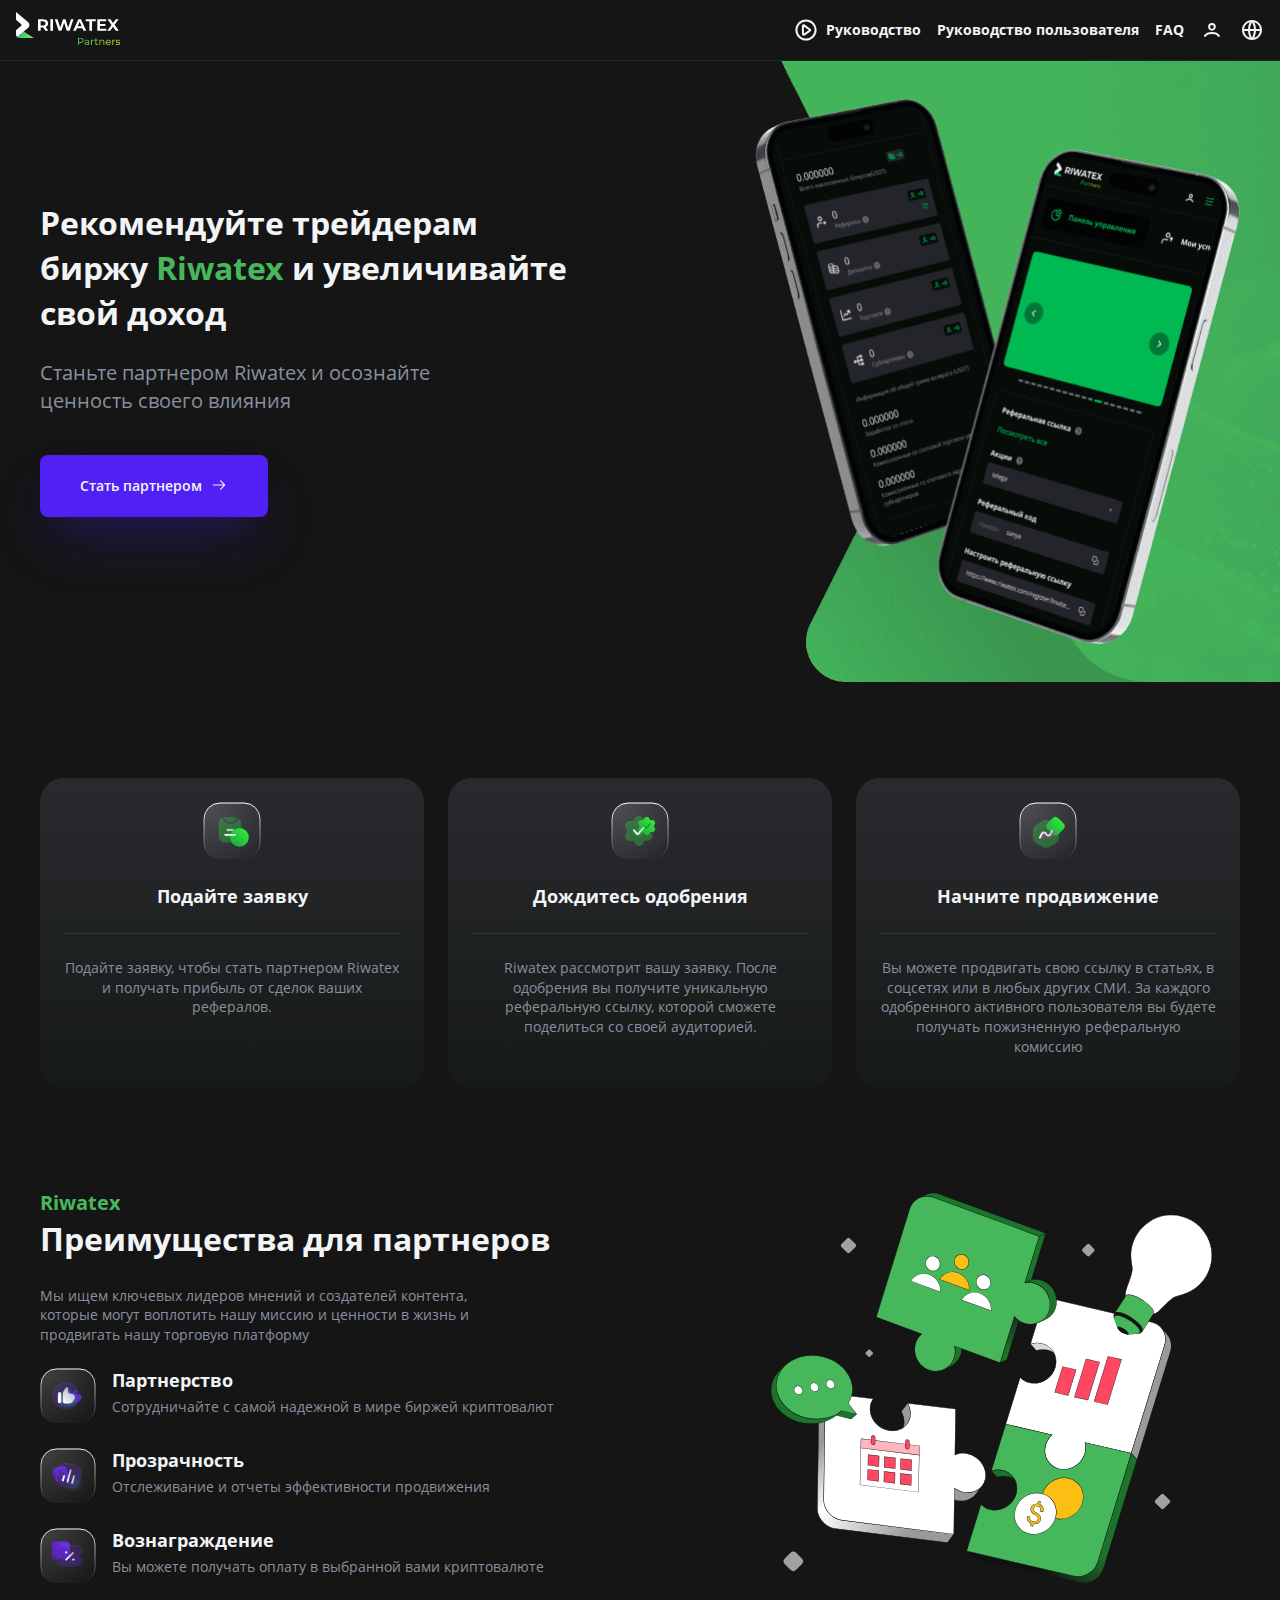
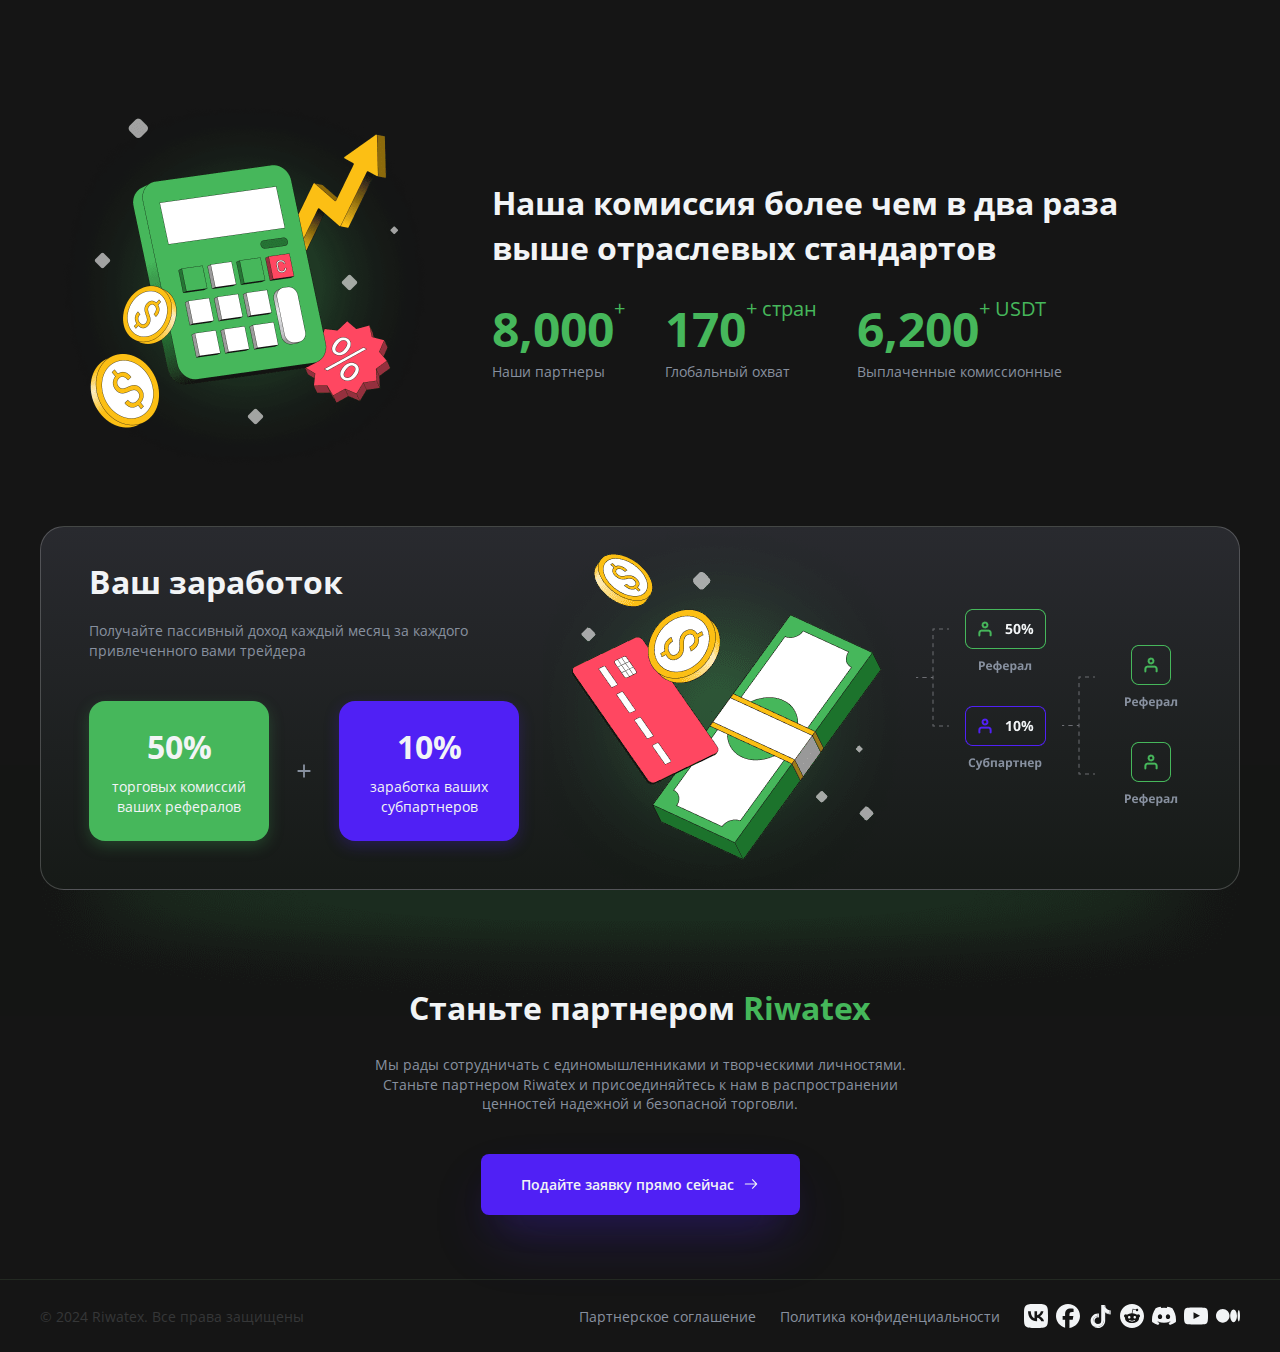
==== index.html @ e5b7e864 "правка ховеров" ====
<!DOCTYPE html>
<html lang="ru">
  <head>
    <meta charset="utf-8">
    <meta http-equiv="X-UA-Compatible" content="IE=edge">
    <title>Riwatex</title>
    <meta name="theme-color" content="#fff">
    <meta name="apple-mobile-web-app-status-bar-style" content="black-translucent">
    <meta name="viewport" content="width=device-width, viewport-fit=cover, user-scalable=no, initial-scale=1.0, maximum-scale=1.0, minimum-scale=1.0">
    <link rel="shortcut icon" href="img/favicons/favicon.ico" type="image/x-icon">
    <link rel="icon" sizes="16x16" href="img/favicons/favicon-16x16.png" type="image/png">
    <link rel="icon" sizes="32x32" href="img/favicons/favicon-32x32.png" type="image/png">
    <link rel="apple-touch-icon-precomposed" href="img/favicons/apple-touch-icon-precomposed.png">
    <link rel="apple-touch-icon" href="img/favicons/apple-touch-icon.png">
    <link rel="apple-touch-icon" sizes="57x57" href="img/favicons/apple-touch-icon-57x57.png">
    <link rel="apple-touch-icon" sizes="60x60" href="img/favicons/apple-touch-icon-60x60.png">
    <link rel="apple-touch-icon" sizes="72x72" href="img/favicons/apple-touch-icon-72x72.png">
    <link rel="apple-touch-icon" sizes="76x76" href="img/favicons/apple-touch-icon-76x76.png">
    <link rel="apple-touch-icon" sizes="114x114" href="img/favicons/apple-touch-icon-114x114.png">
    <link rel="apple-touch-icon" sizes="120x120" href="img/favicons/apple-touch-icon-120x120.png">
    <link rel="apple-touch-icon" sizes="144x144" href="img/favicons/apple-touch-icon-144x144.png">
    <link rel="apple-touch-icon" sizes="152x152" href="img/favicons/apple-touch-icon-152x152.png">
    <link rel="apple-touch-icon" sizes="167x167" href="img/favicons/apple-touch-icon-167x167.png">
    <link rel="apple-touch-icon" sizes="180x180" href="img/favicons/apple-touch-icon-180x180.png">
    <link rel="apple-touch-icon" sizes="1024x1024" href="img/favicons/apple-touch-icon-1024x1024.png">
    <link rel="stylesheet" href="styles/main.min.css">
  </head>
  <body>
    <div class="wrapper">
      <header class="header"> 
        <div class="header__inner"> <a class="header__logo" href="/"><img src="img/header/logo.svg" alt="Riwatex"></a>
          <div class="header__links"><a class="header__link header__link--video" href="/">
              <svg>
                <use xlink:href="img/sprites/sprite.svg#play-video"></use>
              </svg>Руководство</a><a class="header__link" href="/">Руководство пользователя</a><a class="header__link" href="/">FAQ</a></div>
          <div class="header__profile js-openProfile">
            <svg>
              <use xlink:href="img/sprites/sprite.svg#profile"></use>
            </svg>
          </div>
          <div class="header__lang js-openLang">
            <svg>
              <use xlink:href="img/sprites/sprite.svg#lang"></use>
            </svg>
          </div>
          <div class="header__burger js-burgerBtn">
            <svg>
              <use xlink:href="img/sprites/sprite.svg#burger"></use>
            </svg>
          </div>
        </div>
        <div class="mobile-menu js-mobileMenu">
          <div class="container">
            <div class="mobile-menu__inner"><a class="mobile-menu__link" href="#">FAQ </a><a class="mobile-menu__link" href="#">Свяжитесь с нами</a>
              <div class="mobile-menu__dropdown"><span class="js-dropdownMenu">Обзор
                  <svg>
                    <use xlink:href="img/sprites/sprite.svg#arrow-down-mobile-menu-dropdown"></use>
                  </svg></span>
                <ul>
                  <li><a href="#">Мой профиль </a></li>
                  <li><a href="#">Безопасность</a></li>
                  <li><a href="#">Настройки 2FA</a></li>
                  <li><a href="#">История входа</a></li>
                </ul>
              </div>
              <button class="mobile-menu__btn">Выйти</button>
            </div>
          </div>
        </div>
        <div class="mobile-lang mobile-lang--logout js-mobileLang">
          <div class="container">
            <div class="mobile-lang__inner">
              <h4 class="mobile-lang__title">Выбрать язык
                <svg class="js-closeLang">
                  <use xlink:href="img/sprites/sprite.svg#close"></use>
                </svg>
              </h4>
              <ul class="mobile-lang__items">
                <li class="mobile-lang__item js-mobileLangItem"><span>EN</span>English</li>
                <li class="mobile-lang__item js-mobileLangItem active"><span>RU</span>Русский</li>
                <li class="mobile-lang__item js-mobileLangItem"><span>KZ</span>Kazakh</li>
              </ul>
            </div>
          </div>
        </div>
        <div class="profile js-profile">
          <div class="profile__inner">
            <h4 class="profile__min-title">Обзор</h4>
            <ul class="profile__items">
              <li class="profile__item">
                <svg>
                  <use xlink:href="img/sprites/sprite.svg#profile"></use>
                </svg><a href="#">Мой профиль</a>
              </li>
              <li class="profile__item">
                <svg>
                  <use xlink:href="img/sprites/sprite.svg#security"></use>
                </svg><a href="#">Безопасность</a>
              </li>
              <li class="profile__item">
                <svg>
                  <use xlink:href="img/sprites/sprite.svg#key"></use>
                </svg><a href="#">Настройка 2FA</a>
              </li>
              <li class="profile__item">
                <svg>
                  <use xlink:href="img/sprites/sprite.svg#clock"></use>
                </svg><a href="#">История входа</a>
              </li>
            </ul><a class="profile__log-out" href="#">
              <svg>
                <use xlink:href="img/sprites/sprite.svg#log-out"></use>
              </svg>Выйти</a>
          </div>
        </div>
      </header>
      <main class="main"> 
        <div class="intro">
          <div class="container">
            <div class="intro__bg-coins"><img src="img/intro/bg-coins.png" alt="bg-coins"></div>
            <div class="intro__inner">
              <div class="intro__content">
                        <h1 class="title intro__title">Рекомендуйте трейдерам биржу <span>Riwatex</span> и увеличивайте свой доход
                        </h1>
                <p class="intro__text">Станьте партнером Riwatex и осознайте ценность своего влияния</p><a class="btn-index intro__btn" href="#">Стать партнером
                          <svg>
                            <use xlink:href="img/sprites/sprite.svg#arrow-right"></use>
                          </svg></a>
              </div>
            </div>
            <div class="intro__phones"><img class="intro__img" src="img/intro/phones.png" alt="phones"><img class="intro__bg" src="img/intro/bg-phones.png" alt="bg-phones"><img class="intro__bg--tablet-big" src="img/intro/bg-phones-tablet-big.png" alt="bg-phones"></div>
          </div>
        </div>
        <div class="actions">
          <div class="container">
            <div class="actions__inner">
              <div class="actions__item">
                <div class="actions__icon"><img src="img/actions/icon-1.svg" alt="icon"></div>
                <h4 class="actions__title">Подайте заявку</h4>
                <p class="actions__text">Подайте заявку, чтобы стать партнером Riwatex и получать прибыль от сделок ваших рефералов.</p>
              </div>
              <div class="actions__item">
                <div class="actions__icon"><img src="img/actions/icon-2.svg" alt="icon"></div>
                <h4 class="actions__title">Дождитесь одобрения</h4>
                <p class="actions__text">Riwatex рассмотрит вашу заявку. После одобрения вы получите уникальную реферальную ссылку, которой сможете поделиться со своей аудиторией.</p>
              </div>
              <div class="actions__item">
                <div class="actions__icon"><img src="img/actions/icon-3.svg" alt="icon"></div>
                <h4 class="actions__title">Начните продвижение</h4>
                <p class="actions__text">Вы можете продвигать свою ссылку в статьях, в соцсетях или в любых других СМИ. За каждого одобренного активного пользователя вы будете получать пожизненную реферальную комиссию</p>
              </div>
            </div>
          </div>
        </div>
        <div class="advants">
          <div class="container">
            <div class="advants__inner">
              <div class="advants__intro"><span class="advants__suptitle">Riwatex</span>
                        <h1 class="title advants__title">Преимущества для партнеров
                        </h1>
                <p class="advants__text">Мы ищем ключевых лидеров мнений и создателей контента, которые могут воплотить нашу миссию и ценности в жизнь и продвигать нашу торговую платформу</p>
              </div>
              <div class="advants__items">
                <div class="advants__item"> 
                  <div class="advants__icon"><img src="img/advants/icon-1.svg" alt="icon"></div>
                  <div>
                    <h4 class="advants__min-title">Партнерство</h4>
                    <p class="advants__text">Сотрудничайте с самой надежной в мире биржей криптовалют</p>
                  </div>
                </div>
                <div class="advants__item"> 
                  <div class="advants__icon"><img src="img/advants/icon-2.svg" alt="icon"></div>
                  <div>
                    <h4 class="advants__min-title">Прозрачность</h4>
                    <p class="advants__text">Отслеживание и отчеты эффективности продвижения</p>
                  </div>
                </div>
                <div class="advants__item"> 
                  <div class="advants__icon"><img src="img/advants/icon-3.svg" alt="icon"></div>
                  <div>
                    <h4 class="advants__min-title">Вознаграждение</h4>
                    <p class="advants__text">Вы можете получать оплату в выбранной вами криптовалюте</p>
                  </div>
                </div>
              </div>
              <div class="advants__img"><img src="img/advants/main-img.svg" alt="advants-img"></div>
            </div>
          </div>
        </div>
        <div class="statics">
          <div class="container">
            <div class="statics__inner">
                      <h1 class="title statics__title">Наша комиссия более чем в два раза выше отраслевых стандартов
                      </h1>
              <div class="statics__items">
                <div class="statics__item">
                  <h3 class="statics__number">8,000<span>+</span></h3>
                  <p class="statics__text">Наши партнеры</p>
                </div>
                <div class="statics__item">
                  <h3 class="statics__number">170<span>+ стран</span></h3>
                  <p class="statics__text">Глобальный охват</p>
                </div>
                <div class="statics__item">
                  <h3 class="statics__number">6,200<span>+ USDT</span></h3>
                  <p class="statics__text">Выплаченные комиссионные</p>
                </div>
              </div>
              <div class="statics__img"><img src="img/statics/main-img.png" alt="statics-img"></div>
            </div>
          </div>
        </div>
        <div class="earn">
          <div class="container">
            <div class="earn__inner">
              <div class="earn__intro">
                        <h1 class="title earn__title">Ваш заработок
                        </h1>
                <p class="earn__text">Получайте пассивный доход каждый месяц за каждого привлеченного вами трейдера</p>
              </div>
              <div class="earn__blocks">
                <div class="earn__block">
                  <h3 class="earn__percent">50%</h3>
                  <p class="earn__min-text">торговых комиссий ваших рефералов</p>
                </div>
                <div class="earn__plus"><img src="img/earn/plus.svg" alt="plus"></div>
                <div class="earn__block earn__block--blue">
                  <h3 class="earn__percent">10%</h3>
                  <p class="earn__min-text">заработка ваших субпартнеров</p>
                </div>
              </div>
              <div class="earn__imgs">
                <div class="earn__main-img"><img src="img/earn/main-img.png" alt="earn-img"></div>
                <div class="earn__scheme-img">
                  <picture>
                    <source srcset="img/earn/scheme-img-desktop.png" media="(min-width: 768px)"><img src="img/earn/scheme-img.png" alt="scheme-img">
                  </picture>
                </div>
              </div>
            </div>
            <div class="earn__bg"><img src="img/earn/bg.png" alt="bg"></div>
          </div>
        </div>
        <div class="partner">
          <div class="container">
            <div class="partner__inner">
                      <h1 class="title partner__title">Станьте партнером <span>Riwatex</span>
                      </h1>
              <p class="partner__text">Мы рады сотрудничать с единомышленниками и творческими личностями. Станьте партнером Riwatex и присоединяйтесь к нам в распространении ценностей надежной и безопасной торговли.</p><a class="btn-index partner__btn" href="#">Подайте заявку прямо сейчас
                        <svg>
                          <use xlink:href="img/sprites/sprite.svg#arrow-right"></use>
                        </svg></a>
            </div>
          </div>
        </div>
      </main>
      <footer class="footer">
        <div class="container">
          <div class="footer__inner"><span class="footer__copyright">© 2024 Riwatex. Все права защищены</span>
            <div class="footer__links"><a href="#">Партнерское соглашение </a><a href="#">Политика конфиденциальности</a></div>
            <ul class="footer__social-links">
              <li><a class="footer__social-link" href="#">
                  <svg>
                    <use xlink:href="img/sprites/sprite.svg#vk"></use>
                  </svg></a></li>
              <li><a class="footer__social-link" href="#">
                  <svg>
                    <use xlink:href="img/sprites/sprite.svg#facebook"></use>
                  </svg></a></li>
              <li><a class="footer__social-link" href="#">
                  <svg>
                    <use xlink:href="img/sprites/sprite.svg#tiktok"></use>
                  </svg></a></li>
              <li><a class="footer__social-link" href="#">
                  <svg>
                    <use xlink:href="img/sprites/sprite.svg#reddit"></use>
                  </svg></a></li>
              <li><a class="footer__social-link" href="#">
                  <svg>
                    <use xlink:href="img/sprites/sprite.svg#discord"></use>
                  </svg></a></li>
              <li><a class="footer__social-link" href="#">
                  <svg>
                    <use xlink:href="img/sprites/sprite.svg#youtube"></use>
                  </svg></a></li>
              <li><a class="footer__social-link" href="#">
                  <svg>
                    <use xlink:href="img/sprites/sprite.svg#medium"></use>
                  </svg></a></li>
            </ul>
          </div>
        </div>
      </footer>
    </div>
    <script src="js/vendor.min.js"></script>
    <script src="js/main.min.js"></script>
  </body>
</html>
---- styles/main.min.css ----
html{line-height:1.15;-webkit-text-size-adjust:100%}details,main{display:block}hr{-webkit-box-sizing:content-box;box-sizing:content-box;height:0;overflow:visible}code,kbd,pre,samp{font-family:monospace,monospace}abbr[title]{border-bottom:none;text-decoration:underline;-webkit-text-decoration:underline dotted;text-decoration:underline dotted}b,strong{font-weight:bolder}sub,sup{line-height:0;position:relative}sub{bottom:-.25em}sup{top:-.5em}button,input,optgroup,select,textarea{font-family:inherit;font-size:100%;line-height:1.15;margin:0}button,input{overflow:visible}button,select{text-transform:none}[type=button],[type=reset],[type=submit],button{-webkit-appearance:button}[type=button]::-moz-focus-inner,[type=reset]::-moz-focus-inner,[type=submit]::-moz-focus-inner,button::-moz-focus-inner{border-style:none;padding:0}[type=button]:-moz-focusring,[type=reset]:-moz-focusring,[type=submit]:-moz-focusring,button:-moz-focusring{outline:ButtonText dotted 1px}legend{-webkit-box-sizing:border-box;box-sizing:border-box;color:inherit;display:table;max-width:100%;white-space:normal}progress{vertical-align:baseline}textarea{overflow:auto}[type=checkbox],[type=radio]{-webkit-box-sizing:border-box;box-sizing:border-box;padding:0}[type=number]::-webkit-inner-spin-button,[type=number]::-webkit-outer-spin-button{height:auto}[type=search]{-webkit-appearance:textfield;outline-offset:-2px}[type=search]::-webkit-search-decoration{-webkit-appearance:none}::-webkit-file-upload-button{-webkit-appearance:button;font:inherit}summary{display:list-item}[hidden],template{display:none}a,abbr,acronym,address,applet,b,big,blockquote,body,caption,center,cite,code,dd,del,dfn,div,dl,dt,em,fieldset,font,form,h1,h2,h3,h4,h5,h6,html,i,iframe,img,ins,kbd,label,legend,li,object,ol,p,pre,q,s,samp,small,span,strike,strong,sub,sup,table,tbody,td,tfoot,th,thead,tr,tt,u,ul,var{margin:0;padding:0;border:0;outline:0;font-size:100%;vertical-align:baseline;background:0 0}ol,ul{list-style:none}blockquote,q{quotes:none}blockquote:after,blockquote:before,q:after,q:before{content:"";content:none}:focus{outline:0}ins{text-decoration:none}del{text-decoration:line-through}table{border-collapse:collapse;border-spacing:0}.itc-select{position:relative;width:100%}.itc-select__toggle{position:relative;display:block;width:100%;padding:16px 12px;font-size:12px;line-height:1.4;background-color:transparent;border:1px solid #363738;border-radius:4px;cursor:pointer;-webkit-user-select:none;-moz-user-select:none;-ms-user-select:none;user-select:none;color:#f2f4f6;-webkit-transition:.1s ease-in-out;transition:.1s ease-in-out}.itc-select__toggle::after{position:absolute;content:"";background-image:initial;background-color:#6d6e73;width:16px;height:16px;right:8px;top:calc(50% - 8px);z-index:2;-webkit-mask-image:url(../img/sprites/sprite.svg#triangle);mask-image:url(../img/sprites/sprite.svg#triangle);-webkit-mask-position:center;mask-position:center;-webkit-mask-repeat:no-repeat;mask-repeat:no-repeat;-webkit-mask-size:cover;mask-size:cover;-webkit-mask-size:14px;mask-size:14px;-webkit-transition:.1s ease-in-out;transition:.1s ease-in-out}.itc-select__toggle:focus{outline:0}.itc-select_show .itc-select__toggle::after{-webkit-transform:rotate(180deg);-ms-transform:rotate(180deg);transform:rotate(180deg)}.itc-select__dropdown{scrollbar-color:#646567;-ms-overflow-style:none;position:absolute;top:100%;right:0;left:0;z-index:2;display:none;max-height:10rem;overflow-y:auto;background-color:#292a2f;border-radius:4px;-webkit-box-shadow:0 0 26.8999996185px 0 rgba(0,0,0,.5294117647);box-shadow:0 0 26.8999996185px 0 rgba(0,0,0,.5294117647)}.itc-select__dropdown::-webkit-scrollbar{width:4px;scrollbar-width:initial}.itc-select__dropdown::-webkit-scrollbar-track{background:0 0}.itc-select__dropdown::-webkit-scrollbar-thumb{background-color:#646567;border-radius:3px}.itc-select_show .itc-select__backdrop,.itc-select_show .itc-select__dropdown{display:block}.itc-select__options{margin:0;padding:0;list-style:none}.itc-select__option{padding:.375rem .75rem}.itc-select__option_selected{background-color:#e1f5fe}.itc-select__option:hover{background-color:#18191c;cursor:pointer;-webkit-transition:background-color .1s ease-in-out;transition:background-color .1s ease-in-out}@font-face{font-family:swiper-icons;src:url("data:application/font-woff;charset=utf-8;base64, [base64]//wADZ2x5ZgAAAywAAADMAAAD2MHtryVoZWFkAAABbAAAADAAAAA2E2+eoWhoZWEAAAGcAAAAHwAAACQC9gDzaG10eAAAAigAAAAZAAAArgJkABFsb2NhAAAC0AAAAFoAAABaFQAUGG1heHAAAAG8AAAAHwAAACAAcABAbmFtZQAAA/gAAAE5AAACXvFdBwlwb3N0AAAFNAAAAGIAAACE5s74hXjaY2BkYGAAYpf5Hu/j+W2+MnAzMYDAzaX6QjD6/4//Bxj5GA8AuRwMYGkAPywL13jaY2BkYGA88P8Agx4j+/8fQDYfA1AEBWgDAIB2BOoAeNpjYGRgYNBh4GdgYgABEMnIABJzYNADCQAACWgAsQB42mNgYfzCOIGBlYGB0YcxjYGBwR1Kf2WQZGhhYGBiYGVmgAFGBiQQkOaawtDAoMBQxXjg/wEGPcYDDA4wNUA2CCgwsAAAO4EL6gAAeNpj2M0gyAACqxgGNWBkZ2D4/wMA+xkDdgAAAHjaY2BgYGaAYBkGRgYQiAHyGMF8FgYHIM3DwMHABGQrMOgyWDLEM1T9/w8UBfEMgLzE////P/5//f/V/xv+r4eaAAeMbAxwIUYmIMHEgKYAYjUcsDAwsLKxc3BycfPw8jEQA/[base64]/uznmfPFBNODM2K7MTQ45YEAZqGP81AmGGcF3iPqOop0r1SPTaTbVkfUe4HXj97wYE+yNwWYxwWu4v1ugWHgo3S1XdZEVqWM7ET0cfnLGxWfkgR42o2PvWrDMBSFj/IHLaF0zKjRgdiVMwScNRAoWUoH78Y2icB/yIY09An6AH2Bdu/UB+yxopYshQiEvnvu0dURgDt8QeC8PDw7Fpji3fEA4z/PEJ6YOB5hKh4dj3EvXhxPqH/SKUY3rJ7srZ4FZnh1PMAtPhwP6fl2PMJMPDgeQ4rY8YT6Gzao0eAEA409DuggmTnFnOcSCiEiLMgxCiTI6Cq5DZUd3Qmp10vO0LaLTd2cjN4fOumlc7lUYbSQcZFkutRG7g6JKZKy0RmdLY680CDnEJ+UMkpFFe1RN7nxdVpXrC4aTtnaurOnYercZg2YVmLN/d/gczfEimrE/fs/bOuq29Zmn8tloORaXgZgGa78yO9/cnXm2BpaGvq25Dv9S4E9+5SIc9PqupJKhYFSSl47+Qcr1mYNAAAAeNptw0cKwkAAAMDZJA8Q7OUJvkLsPfZ6zFVERPy8qHh2YER+3i/BP83vIBLLySsoKimrqKqpa2hp6+jq6RsYGhmbmJqZSy0sraxtbO3sHRydnEMU4uR6yx7JJXveP7WrDycAAAAAAAH//wACeNpjYGRgYOABYhkgZgJCZgZNBkYGLQZtIJsFLMYAAAw3ALgAeNolizEKgDAQBCchRbC2sFER0YD6qVQiBCv/H9ezGI6Z5XBAw8CBK/m5iQQVauVbXLnOrMZv2oLdKFa8Pjuru2hJzGabmOSLzNMzvutpB3N42mNgZGBg4GKQYzBhYMxJLMlj4GBgAYow/P/PAJJhLM6sSoWKfWCAAwDAjgbRAAB42mNgYGBkAIIbCZo5IPrmUn0hGA0AO8EFTQAA");font-weight:400;font-style:normal}:root{--swiper-theme-color:#007aff;--swiper-navigation-size:44px}:host{position:relative;display:block;margin-left:auto;margin-right:auto;z-index:1}.swiper{margin-left:auto;margin-right:auto;position:relative;overflow:hidden;list-style:none;padding:0;z-index:1;display:block}.swiper-vertical>.swiper-wrapper{-webkit-box-orient:vertical;-webkit-box-direction:normal;-ms-flex-direction:column;flex-direction:column}.swiper-wrapper{position:relative;width:100%;height:100%;z-index:1;display:-webkit-box;display:-ms-flexbox;display:flex;-webkit-transition-property:-webkit-transform;transition-property:transform,-webkit-transform;-webkit-transition-timing-function:var(--swiper-wrapper-transition-timing-function,initial);transition-timing-function:var(--swiper-wrapper-transition-timing-function,initial);-webkit-box-sizing:content-box;box-sizing:content-box}.swiper-android .swiper-slide,.swiper-ios .swiper-slide,.swiper-wrapper{-webkit-transform:translate3d(0,0,0);transform:translate3d(0,0,0)}.swiper-horizontal{-ms-touch-action:pan-y;touch-action:pan-y}.swiper-vertical{-ms-touch-action:pan-x;touch-action:pan-x}.swiper-slide{-ms-flex-negative:0;flex-shrink:0;width:100%;height:100%;position:relative;-webkit-transition-property:-webkit-transform;transition-property:transform,-webkit-transform;display:block}.swiper-slide-invisible-blank{visibility:hidden}.swiper-autoheight,.swiper-autoheight .swiper-slide{height:auto}.swiper-autoheight .swiper-wrapper{-webkit-box-align:start;-ms-flex-align:start;align-items:flex-start;-webkit-transition-property:height,-webkit-transform;transition-property:transform,height,-webkit-transform}.swiper-backface-hidden .swiper-slide{-webkit-transform:translateZ(0);transform:translateZ(0);-webkit-backface-visibility:hidden;backface-visibility:hidden}.swiper-3d.swiper-css-mode .swiper-wrapper{-webkit-perspective:1200px;perspective:1200px}.swiper-3d .swiper-wrapper{-webkit-transform-style:preserve-3d;transform-style:preserve-3d}.swiper-3d{-webkit-perspective:1200px;perspective:1200px}.swiper-3d .swiper-cube-shadow,.swiper-3d .swiper-slide{-webkit-transform-style:preserve-3d;transform-style:preserve-3d}.swiper-css-mode>.swiper-wrapper{overflow:auto;scrollbar-width:none;-ms-overflow-style:none}.swiper-css-mode>.swiper-wrapper::-webkit-scrollbar{display:none}.swiper-css-mode>.swiper-wrapper>.swiper-slide{scroll-snap-align:start start}.swiper-css-mode.swiper-horizontal>.swiper-wrapper{-ms-scroll-snap-type:x mandatory;scroll-snap-type:x mandatory}.swiper-css-mode.swiper-vertical>.swiper-wrapper{-ms-scroll-snap-type:y mandatory;scroll-snap-type:y mandatory}.swiper-css-mode.swiper-free-mode>.swiper-wrapper{-ms-scroll-snap-type:none;scroll-snap-type:none}.swiper-css-mode.swiper-free-mode>.swiper-wrapper>.swiper-slide{scroll-snap-align:none}.swiper-css-mode.swiper-centered>.swiper-wrapper::before{content:"";-ms-flex-negative:0;flex-shrink:0;-webkit-box-ordinal-group:10000;-ms-flex-order:9999;order:9999}.swiper-css-mode.swiper-centered>.swiper-wrapper>.swiper-slide{scroll-snap-align:center center;scroll-snap-stop:always}.swiper-css-mode.swiper-centered.swiper-horizontal>.swiper-wrapper>.swiper-slide:first-child{-webkit-margin-start:var(--swiper-centered-offset-before);margin-inline-start:var(--swiper-centered-offset-before)}.swiper-css-mode.swiper-centered.swiper-horizontal>.swiper-wrapper::before{height:100%;min-height:1px;width:var(--swiper-centered-offset-after)}.swiper-css-mode.swiper-centered.swiper-vertical>.swiper-wrapper>.swiper-slide:first-child{-webkit-margin-before:var(--swiper-centered-offset-before);margin-block-start:var(--swiper-centered-offset-before)}.swiper-css-mode.swiper-centered.swiper-vertical>.swiper-wrapper::before{width:100%;min-width:1px;height:var(--swiper-centered-offset-after)}.swiper-3d .swiper-slide-shadow,.swiper-3d .swiper-slide-shadow-bottom,.swiper-3d .swiper-slide-shadow-left,.swiper-3d .swiper-slide-shadow-right,.swiper-3d .swiper-slide-shadow-top{position:absolute;left:0;top:0;width:100%;height:100%;pointer-events:none;z-index:10}.swiper-3d .swiper-slide-shadow{background:rgba(0,0,0,.15)}.swiper-3d .swiper-slide-shadow-left{background-image:-webkit-gradient(linear,right top,left top,from(rgba(0,0,0,.5)),to(rgba(0,0,0,0)));background-image:linear-gradient(to left,rgba(0,0,0,.5),rgba(0,0,0,0))}.swiper-3d .swiper-slide-shadow-right{background-image:-webkit-gradient(linear,left top,right top,from(rgba(0,0,0,.5)),to(rgba(0,0,0,0)));background-image:linear-gradient(to right,rgba(0,0,0,.5),rgba(0,0,0,0))}.swiper-3d .swiper-slide-shadow-top{background-image:-webkit-gradient(linear,left bottom,left top,from(rgba(0,0,0,.5)),to(rgba(0,0,0,0)));background-image:linear-gradient(to top,rgba(0,0,0,.5),rgba(0,0,0,0))}.swiper-3d .swiper-slide-shadow-bottom{background-image:-webkit-gradient(linear,left top,left bottom,from(rgba(0,0,0,.5)),to(rgba(0,0,0,0)));background-image:linear-gradient(to bottom,rgba(0,0,0,.5),rgba(0,0,0,0))}.swiper-lazy-preloader{width:42px;height:42px;position:absolute;left:50%;top:50%;margin-left:-21px;margin-top:-21px;z-index:10;-webkit-transform-origin:50%;-ms-transform-origin:50%;transform-origin:50%;-webkit-box-sizing:border-box;box-sizing:border-box;border:4px solid var(--swiper-preloader-color,var(--swiper-theme-color));border-radius:50%;border-top-color:transparent}.swiper-watch-progress .swiper-slide-visible .swiper-lazy-preloader,.swiper:not(.swiper-watch-progress) .swiper-lazy-preloader{-webkit-animation:1s linear infinite swiper-preloader-spin;animation:1s linear infinite swiper-preloader-spin}.swiper-lazy-preloader-white{--swiper-preloader-color:#fff}.swiper-lazy-preloader-black{--swiper-preloader-color:#000}@-webkit-keyframes swiper-preloader-spin{0%{-webkit-transform:rotate(0);transform:rotate(0)}100%{-webkit-transform:rotate(360deg);transform:rotate(360deg)}}@keyframes swiper-preloader-spin{0%{-webkit-transform:rotate(0);transform:rotate(0)}100%{-webkit-transform:rotate(360deg);transform:rotate(360deg)}}.swiper-virtual .swiper-slide{-webkit-backface-visibility:hidden;-webkit-transform:translateZ(0);transform:translateZ(0)}.swiper-virtual.swiper-css-mode .swiper-wrapper::after{content:"";position:absolute;left:0;top:0;pointer-events:none}.swiper-virtual.swiper-css-mode.swiper-horizontal .swiper-wrapper::after{height:1px;width:var(--swiper-virtual-size)}.swiper-virtual.swiper-css-mode.swiper-vertical .swiper-wrapper::after{width:1px;height:var(--swiper-virtual-size)}.swiper-button-next,.swiper-button-prev{position:absolute;top:var(--swiper-navigation-top-offset,50%);width:calc(var(--swiper-navigation-size)/ 44 * 27);height:var(--swiper-navigation-size);margin-top:calc(0px - var(--swiper-navigation-size)/ 2);cursor:pointer;display:-webkit-box;display:-ms-flexbox;display:flex;-webkit-box-align:center;-ms-flex-align:center;align-items:center;-webkit-box-pack:center;-ms-flex-pack:center;justify-content:center;color:var(--swiper-navigation-color,var(--swiper-theme-color))}.swiper-button-next.swiper-button-disabled,.swiper-button-prev.swiper-button-disabled{opacity:.35;cursor:auto;pointer-events:none}.swiper-button-next.swiper-button-hidden,.swiper-button-prev.swiper-button-hidden{opacity:0;cursor:auto;pointer-events:none}.swiper-navigation-disabled .swiper-button-next,.swiper-navigation-disabled .swiper-button-prev{display:none!important}.swiper-button-next svg,.swiper-button-prev svg{width:100%;height:100%;-o-object-fit:contain;object-fit:contain;-webkit-transform-origin:center;-ms-transform-origin:center;transform-origin:center}.swiper-rtl .swiper-button-next svg,.swiper-rtl .swiper-button-prev svg{-webkit-transform:rotate(180deg);-ms-transform:rotate(180deg);transform:rotate(180deg)}.swiper-button-prev,.swiper-rtl .swiper-button-next{left:var(--swiper-navigation-sides-offset,10px);right:auto}.swiper-button-lock{display:none}.swiper-button-next:after,.swiper-button-prev:after{font-family:swiper-icons;font-size:var(--swiper-navigation-size);text-transform:none!important;letter-spacing:0;font-variant:initial;line-height:1}.swiper-button-prev:after,.swiper-rtl .swiper-button-next:after{content:"prev"}.swiper-button-next,.swiper-rtl .swiper-button-prev{right:var(--swiper-navigation-sides-offset,10px);left:auto}.swiper-button-next:after,.swiper-rtl .swiper-button-prev:after{content:"next"}.swiper-pagination{position:absolute;text-align:center;-webkit-transition:opacity .3s;transition:opacity .3s;-webkit-transform:translate3d(0,0,0);transform:translate3d(0,0,0);z-index:10}.swiper-pagination.swiper-pagination-hidden{opacity:0}.swiper-pagination-disabled>.swiper-pagination,.swiper-pagination.swiper-pagination-disabled{display:none!important}.swiper-horizontal>.swiper-pagination-bullets,.swiper-pagination-bullets.swiper-pagination-horizontal,.swiper-pagination-custom,.swiper-pagination-fraction{bottom:var(--swiper-pagination-bottom,8px);top:var(--swiper-pagination-top,auto);left:0;width:100%}.swiper-pagination-bullets-dynamic{overflow:hidden;font-size:0}.swiper-pagination-bullets-dynamic .swiper-pagination-bullet{-webkit-transform:scale(.33);-ms-transform:scale(.33);transform:scale(.33);position:relative}.swiper-pagination-bullets-dynamic .swiper-pagination-bullet-active,.swiper-pagination-bullets-dynamic .swiper-pagination-bullet-active-main{-webkit-transform:scale(1);-ms-transform:scale(1);transform:scale(1)}.swiper-pagination-bullets-dynamic .swiper-pagination-bullet-active-prev{-webkit-transform:scale(.66);-ms-transform:scale(.66);transform:scale(.66)}.swiper-pagination-bullets-dynamic .swiper-pagination-bullet-active-prev-prev{-webkit-transform:scale(.33);-ms-transform:scale(.33);transform:scale(.33)}.swiper-pagination-bullets-dynamic .swiper-pagination-bullet-active-next{-webkit-transform:scale(.66);-ms-transform:scale(.66);transform:scale(.66)}.swiper-pagination-bullets-dynamic .swiper-pagination-bullet-active-next-next{-webkit-transform:scale(.33);-ms-transform:scale(.33);transform:scale(.33)}.swiper-pagination-bullet{width:var(--swiper-pagination-bullet-width,var(--swiper-pagination-bullet-size,8px));height:var(--swiper-pagination-bullet-height,var(--swiper-pagination-bullet-size,8px));display:inline-block;border-radius:var(--swiper-pagination-bullet-border-radius,50%);background:var(--swiper-pagination-bullet-inactive-color,#000);opacity:var(--swiper-pagination-bullet-inactive-opacity,.2)}button.swiper-pagination-bullet{border:none;margin:0;padding:0;-webkit-box-shadow:none;box-shadow:none;-webkit-appearance:none;-moz-appearance:none;appearance:none}.swiper-pagination-clickable .swiper-pagination-bullet{cursor:pointer}.swiper-pagination-bullet:only-child{display:none!important}.swiper-pagination-bullet-active{opacity:var(--swiper-pagination-bullet-opacity,1);background:var(--swiper-pagination-color,var(--swiper-theme-color))}.swiper-pagination-vertical.swiper-pagination-bullets,.swiper-vertical>.swiper-pagination-bullets{right:var(--swiper-pagination-right,8px);left:var(--swiper-pagination-left,auto);top:50%;-webkit-transform:translate3d(0,-50%,0);transform:translate3d(0,-50%,0)}.swiper-pagination-vertical.swiper-pagination-bullets .swiper-pagination-bullet,.swiper-vertical>.swiper-pagination-bullets .swiper-pagination-bullet{margin:var(--swiper-pagination-bullet-vertical-gap,6px) 0;display:block}.swiper-pagination-vertical.swiper-pagination-bullets.swiper-pagination-bullets-dynamic,.swiper-vertical>.swiper-pagination-bullets.swiper-pagination-bullets-dynamic{top:50%;-webkit-transform:translateY(-50%);-ms-transform:translateY(-50%);transform:translateY(-50%);width:8px}.swiper-pagination-vertical.swiper-pagination-bullets.swiper-pagination-bullets-dynamic .swiper-pagination-bullet,.swiper-vertical>.swiper-pagination-bullets.swiper-pagination-bullets-dynamic .swiper-pagination-bullet{display:inline-block;-webkit-transition:top .2s,-webkit-transform .2s;transition:transform .2s,top .2s,-webkit-transform .2s}.swiper-horizontal>.swiper-pagination-bullets .swiper-pagination-bullet,.swiper-pagination-horizontal.swiper-pagination-bullets .swiper-pagination-bullet{margin:0 var(--swiper-pagination-bullet-horizontal-gap,4px)}.swiper-horizontal>.swiper-pagination-bullets.swiper-pagination-bullets-dynamic,.swiper-pagination-horizontal.swiper-pagination-bullets.swiper-pagination-bullets-dynamic{left:50%;-webkit-transform:translateX(-50%);-ms-transform:translateX(-50%);transform:translateX(-50%);white-space:nowrap}.swiper-horizontal>.swiper-pagination-bullets.swiper-pagination-bullets-dynamic .swiper-pagination-bullet,.swiper-pagination-horizontal.swiper-pagination-bullets.swiper-pagination-bullets-dynamic .swiper-pagination-bullet{-webkit-transition:left .2s,-webkit-transform .2s;transition:transform .2s,left .2s,-webkit-transform .2s}.swiper-horizontal.swiper-rtl>.swiper-pagination-bullets-dynamic .swiper-pagination-bullet{-webkit-transition:right .2s,-webkit-transform .2s;transition:transform .2s,right .2s,-webkit-transform .2s}.swiper-pagination-fraction{color:var(--swiper-pagination-fraction-color,inherit)}.swiper-pagination-progressbar{background:var(--swiper-pagination-progressbar-bg-color,rgba(0,0,0,.25));position:absolute}.swiper-pagination-progressbar .swiper-pagination-progressbar-fill{background:var(--swiper-pagination-color,var(--swiper-theme-color));position:absolute;left:0;top:0;width:100%;height:100%;-webkit-transform:scale(0);-ms-transform:scale(0);transform:scale(0);-webkit-transform-origin:left top;-ms-transform-origin:left top;transform-origin:left top}.swiper-rtl .swiper-pagination-progressbar .swiper-pagination-progressbar-fill{-webkit-transform-origin:right top;-ms-transform-origin:right top;transform-origin:right top}.swiper-horizontal>.swiper-pagination-progressbar,.swiper-pagination-progressbar.swiper-pagination-horizontal,.swiper-pagination-progressbar.swiper-pagination-vertical.swiper-pagination-progressbar-opposite,.swiper-vertical>.swiper-pagination-progressbar.swiper-pagination-progressbar-opposite{width:100%;height:var(--swiper-pagination-progressbar-size,4px);left:0;top:0}.swiper-horizontal>.swiper-pagination-progressbar.swiper-pagination-progressbar-opposite,.swiper-pagination-progressbar.swiper-pagination-horizontal.swiper-pagination-progressbar-opposite,.swiper-pagination-progressbar.swiper-pagination-vertical,.swiper-vertical>.swiper-pagination-progressbar{width:var(--swiper-pagination-progressbar-size,4px);height:100%;left:0;top:0}.swiper-pagination-lock{display:none}.swiper-scrollbar{border-radius:var(--swiper-scrollbar-border-radius,10px);position:relative;-ms-touch-action:none;touch-action:none;background:var(--swiper-scrollbar-bg-color,rgba(0,0,0,.1))}.swiper-scrollbar-disabled>.swiper-scrollbar,.swiper-scrollbar.swiper-scrollbar-disabled{display:none!important}.swiper-horizontal>.swiper-scrollbar,.swiper-scrollbar.swiper-scrollbar-horizontal{position:absolute;left:var(--swiper-scrollbar-sides-offset,1%);bottom:var(--swiper-scrollbar-bottom,4px);top:var(--swiper-scrollbar-top,auto);z-index:50;height:var(--swiper-scrollbar-size,4px);width:calc(100% - 2 * var(--swiper-scrollbar-sides-offset,1%))}.swiper-scrollbar.swiper-scrollbar-vertical,.swiper-vertical>.swiper-scrollbar{position:absolute;left:var(--swiper-scrollbar-left,auto);right:var(--swiper-scrollbar-right,4px);top:var(--swiper-scrollbar-sides-offset,1%);z-index:50;width:var(--swiper-scrollbar-size,4px);height:calc(100% - 2 * var(--swiper-scrollbar-sides-offset,1%))}.swiper-scrollbar-drag{height:100%;width:100%;position:relative;background:var(--swiper-scrollbar-drag-bg-color,rgba(0,0,0,.5));border-radius:var(--swiper-scrollbar-border-radius,10px);left:0;top:0}.swiper-scrollbar-cursor-drag{cursor:move}.swiper-scrollbar-lock{display:none}.swiper-zoom-container{width:100%;height:100%;display:-webkit-box;display:-ms-flexbox;display:flex;-webkit-box-pack:center;-ms-flex-pack:center;justify-content:center;-webkit-box-align:center;-ms-flex-align:center;align-items:center;text-align:center}.swiper-zoom-container>canvas,.swiper-zoom-container>img,.swiper-zoom-container>svg{max-width:100%;max-height:100%;-o-object-fit:contain;object-fit:contain}.swiper-slide-zoomed{cursor:move;-ms-touch-action:none;touch-action:none}.swiper .swiper-notification{position:absolute;left:0;top:0;pointer-events:none;opacity:0;z-index:-1000}.swiper-free-mode>.swiper-wrapper{-webkit-transition-timing-function:ease-out;transition-timing-function:ease-out;margin:0 auto}.swiper-grid>.swiper-wrapper{-ms-flex-wrap:wrap;flex-wrap:wrap}.swiper-grid-column>.swiper-wrapper{-ms-flex-wrap:wrap;flex-wrap:wrap;-webkit-box-orient:vertical;-webkit-box-direction:normal;-ms-flex-direction:column;flex-direction:column}.swiper-fade.swiper-free-mode .swiper-slide{-webkit-transition-timing-function:ease-out;transition-timing-function:ease-out}.swiper-fade .swiper-slide{pointer-events:none;-webkit-transition-property:opacity;transition-property:opacity}.swiper-fade .swiper-slide .swiper-slide{pointer-events:none}.swiper-fade .swiper-slide-active,.swiper-fade .swiper-slide-active .swiper-slide-active{pointer-events:auto}.swiper-cube{overflow:visible}.swiper-cube .swiper-slide{pointer-events:none;-webkit-backface-visibility:hidden;backface-visibility:hidden;z-index:1;visibility:hidden;-webkit-transform-origin:0 0;-ms-transform-origin:0 0;transform-origin:0 0;width:100%;height:100%}.swiper-cube .swiper-slide .swiper-slide{pointer-events:none}.swiper-cube.swiper-rtl .swiper-slide{-webkit-transform-origin:100% 0;-ms-transform-origin:100% 0;transform-origin:100% 0}.swiper-cube .swiper-slide-active,.swiper-cube .swiper-slide-active .swiper-slide-active{pointer-events:auto}.swiper-cube .swiper-slide-active,.swiper-cube .swiper-slide-next,.swiper-cube .swiper-slide-prev{pointer-events:auto;visibility:visible}.swiper-cube .swiper-cube-shadow{position:absolute;left:0;bottom:0;width:100%;height:100%;opacity:.6;z-index:0}.swiper-cube .swiper-cube-shadow:before{content:"";background:#000;position:absolute;left:0;top:0;bottom:0;right:0;-webkit-filter:blur(50px);filter:blur(50px)}.swiper-cube .swiper-slide-next+.swiper-slide{pointer-events:auto;visibility:visible}.swiper-cube .swiper-slide-shadow-cube.swiper-slide-shadow-bottom,.swiper-cube .swiper-slide-shadow-cube.swiper-slide-shadow-left,.swiper-cube .swiper-slide-shadow-cube.swiper-slide-shadow-right,.swiper-cube .swiper-slide-shadow-cube.swiper-slide-shadow-top{z-index:0;-webkit-backface-visibility:hidden;backface-visibility:hidden}.swiper-flip{overflow:visible}.swiper-flip .swiper-slide{pointer-events:none;-webkit-backface-visibility:hidden;backface-visibility:hidden;z-index:1}.swiper-flip .swiper-slide .swiper-slide{pointer-events:none}.swiper-flip .swiper-slide-active,.swiper-flip .swiper-slide-active .swiper-slide-active{pointer-events:auto}.swiper-flip .swiper-slide-shadow-flip.swiper-slide-shadow-bottom,.swiper-flip .swiper-slide-shadow-flip.swiper-slide-shadow-left,.swiper-flip .swiper-slide-shadow-flip.swiper-slide-shadow-right,.swiper-flip .swiper-slide-shadow-flip.swiper-slide-shadow-top{z-index:0;-webkit-backface-visibility:hidden;backface-visibility:hidden}.swiper-creative .swiper-slide{-webkit-backface-visibility:hidden;backface-visibility:hidden;overflow:hidden;-webkit-transition-property:opacity,height,-webkit-transform;transition-property:transform,opacity,height,-webkit-transform}.swiper-cards{overflow:visible}.swiper-cards .swiper-slide{-webkit-transform-origin:center bottom;-ms-transform-origin:center bottom;transform-origin:center bottom;-webkit-backface-visibility:hidden;backface-visibility:hidden;overflow:hidden}@font-face{font-family:"Open Sans";src:url(../fonts/OpenSans-SemiBold.woff2) format("woff2"),url(../fonts/OpenSans-SemiBold.woff) format("woff"),url(../fonts/OpenSans-SemiBold.ttf) format("truetype");font-weight:600;font-style:normal;font-display:swap}@font-face{font-family:"Open Sans";src:url(../fonts/OpenSans-ExtraBoldItalic.woff2) format("woff2"),url(../fonts/OpenSans-ExtraBoldItalic.woff) format("woff"),url(../fonts/OpenSans-ExtraBoldItalic.ttf) format("truetype");font-weight:700;font-style:italic;font-display:swap}@font-face{font-family:"Open Sans";src:url(../fonts/OpenSans-MediumItalic.woff2) format("woff2"),url(../fonts/OpenSans-MediumItalic.woff) format("woff"),url(../fonts/OpenSans-MediumItalic.ttf) format("truetype");font-weight:500;font-style:italic;font-display:swap}@font-face{font-family:"Open Sans";src:url(../fonts/OpenSans-BoldItalic.woff2) format("woff2"),url(../fonts/OpenSans-BoldItalic.woff) format("woff"),url(../fonts/OpenSans-BoldItalic.ttf) format("truetype");font-weight:700;font-style:italic;font-display:swap}@font-face{font-family:"Open Sans";src:url(../fonts/OpenSans-Regular.woff2) format("woff2"),url(../fonts/OpenSans-Regular.woff) format("woff"),url(../fonts/OpenSans-Regular.ttf) format("truetype");font-weight:400;font-style:normal;font-display:swap}@font-face{font-family:"Open Sans";src:url(../fonts/OpenSans-LightItalic.woff2) format("woff2"),url(../fonts/OpenSans-LightItalic.woff) format("woff"),url(../fonts/OpenSans-LightItalic.ttf) format("truetype");font-weight:300;font-style:italic;font-display:swap}@font-face{font-family:"Open Sans";src:url(../fonts/OpenSans-Italic.woff2) format("woff2"),url(../fonts/OpenSans-Italic.woff) format("woff"),url(../fonts/OpenSans-Italic.ttf) format("truetype");font-weight:400;font-style:italic;font-display:swap}@font-face{font-family:"Open Sans";src:url(../fonts/OpenSans-Medium.woff2) format("woff2"),url(../fonts/OpenSans-Medium.woff) format("woff"),url(../fonts/OpenSans-Medium.ttf) format("truetype");font-weight:500;font-style:normal;font-display:swap}@font-face{font-family:"Open Sans";src:url(../fonts/OpenSans-ExtraBold.woff2) format("woff2"),url(../fonts/OpenSans-ExtraBold.woff) format("woff"),url(../fonts/OpenSans-ExtraBold.ttf) format("truetype");font-weight:700;font-style:normal;font-display:swap}@font-face{font-family:"Open Sans";src:url(../fonts/OpenSans-Bold.woff2) format("woff2"),url(../fonts/OpenSans-Bold.woff) format("woff"),url(../fonts/OpenSans-Bold.ttf) format("truetype");font-weight:700;font-style:normal;font-display:swap}@font-face{font-family:"Open Sans";src:url(../fonts/OpenSans-SemiBoldItalic.woff2) format("woff2"),url(../fonts/OpenSans-SemiBoldItalic.woff) format("woff"),url(../fonts/OpenSans-SemiBoldItalic.ttf) format("truetype");font-weight:600;font-style:italic;font-display:swap}@font-face{font-family:"Open Sans";src:url(../fonts/OpenSans-Light.woff2) format("woff2"),url(../fonts/OpenSans-Light.woff) format("woff"),url(../fonts/OpenSans-Light.ttf) format("truetype");font-weight:300;font-style:normal;font-display:swap}html{font-size:10px}body{font-family:"Open Sans",-apple-system,BlinkMacSystemFont,Segoe UI,Roboto,Helvetica Neue,Helvetica,Arial,sans-serif;font-size:14px;-webkit-font-feature-settings:"tnum";font-feature-settings:"tnum";font-variant:tabular-nums;line-height:1.4;overflow-x:hidden}.wrapper{overflow:hidden;min-height:100vh;min-height:100dvh;display:-webkit-box;display:-ms-flexbox;display:flex;-webkit-box-orient:vertical;-webkit-box-direction:normal;-ms-flex-direction:column;flex-direction:column;background-color:#151515;color:#fff}.container{padding:0 1.5rem;width:100%;max-width:120rem;margin:0 auto;-webkit-box-sizing:border-box;box-sizing:border-box}@media (min-width:768px){.container{padding:0 2rem}}@media (min-width:1280px){.container{padding:0}}.container--flex{display:-webkit-box;display:-ms-flexbox;display:flex;-webkit-box-align:center;-ms-flex-align:center;align-items:center}.main{-webkit-box-flex:1;-ms-flex:1 0 auto;flex:1 0 auto}.swiper-button-next,.swiper-button-prev{width:43px;height:43px;background-color:rgba(8,10,17,.698);border-radius:50%;background-image:url(../img/sprites/sprite.svg#slider-arrow);background-position:center;background-repeat:no-repeat;background-size:60px;z-index:2}.swiper-button-next::after,.swiper-button-prev::after{display:none}.swiper-button-prev{-webkit-transform:rotate(180deg);-ms-transform:rotate(180deg);transform:rotate(180deg)}*{-webkit-box-sizing:border-box;box-sizing:border-box}img,svg{max-width:100%;max-height:100%;display:block}a{color:inherit;text-decoration:none}.link__btn{display:block;border-radius:6px;padding:6px 13px;background-color:#46b75b;white-space:nowrap;font-size:14px;line-height:1.4;font-weight:400;text-align:center;-webkit-transition:background-color .3s ease-in-out;transition:background-color .3s ease-in-out}.link__btn--wide{font-size:16px;width:100%;padding:13px 15px;margin-top:30px}.link__btn--center{display:inline-block;margin-top:24px;font-size:16px;width:auto;padding:12px 30px}.link__btn--bold{font-weight:700}.link__btn--transparent{border:1px solid #a2a9b6;background-color:transparent;color:#fff}@media (hover:hover){.link__btn{-webkit-transition:.1s linear;transition:.1s linear}.link__btn:hover{background-color:#258d3d}.link__btn--transparent:not(:disabled){-webkit-transition:.1s linear;transition:.1s linear}.link__btn--transparent:not(:disabled):hover{opacity:.8;border:1px solid #a2a9b6;background-color:transparent}.btn:not(:disabled){-webkit-transition:.1s linear;transition:.1s linear}.btn:not(:disabled):hover{background-color:#258d3d}}.btn{display:block;border-radius:4px;padding:6px 15px;background-color:#46b75b;white-space:nowrap;font-size:14px;line-height:1.4;text-align:center;color:#f2f4f6;width:100%;border:1px solid transparent;outline:0;cursor:pointer}.btn:disabled{pointer-events:none;cursor:not-allowed;background-color:#292a2f;color:#555c63}.btn.disabled{pointer-events:none;cursor:not-allowed;background-color:#292a2f;color:#555c63}.btn--wide{width:100%;padding:13px 15px;font-size:16px;line-height:1.3;white-space:wrap}.btn--center{display:inline-block;font-size:16px;width:auto;padding:12px 30px}.btn--small{width:auto;min-width:60px;padding:4px 12px;font-size:12px;line-height:2}.btn--transparent{border:1px solid #a2a9b6;background-color:transparent;color:#fff}.btn--red{border:1px solid #ff4761;background-color:transparent;color:#ff4761}@media (hover:hover){.btn--transparent:not(:disabled){-webkit-transition:.1s linear;transition:.1s linear}.btn--transparent:not(:disabled):hover{opacity:.8;border:1px solid #a2a9b6;background-color:transparent}.btn--red:not(:disabled){-webkit-transition:.1s linear;transition:.1s linear}.btn--red:not(:disabled):hover{background-color:#ff4761;color:#fff}}.btn-index{background:#5020f5;border:1px solid transparent;outline:0;display:-webkit-box;display:-ms-flexbox;display:flex;-webkit-box-pack:center;-ms-flex-pack:center;justify-content:center;font-weight:600;font-size:1.4rem;line-height:140%;color:#f2f4f6;padding:2rem 0;width:100%;border-radius:.8rem;-webkit-box-shadow:0 18px 36px -18px rgba(80,32,245,.25),0 30px 60px -12px rgba(80,32,245,.25);box-shadow:0 18px 36px -18px rgba(80,32,245,.25),0 30px 60px -12px rgba(80,32,245,.25);margin-bottom:6.4rem}.btn-index svg{width:1.8rem;height:1.8rem;margin-left:.8rem}.btn-green{font-weight:700;font-size:1.4rem;line-height:140%;text-align:center;color:#f2f4f6;border-radius:.4rem;padding:.6rem 1.2rem;background:#46b75b;outline:0;border:0}.btn-simple{font-weight:700;font-size:1.4rem;line-height:140%;text-align:center;color:#f2f4f6;border-radius:.4rem;padding:.6rem 1.2rem;outline:0;border:1px solid #6d6e73;background:0 0}.title{font-weight:700;font-size:2.6rem;line-height:140%;text-align:center;color:#f2f4f6;margin-bottom:2.4rem}@media (min-width:768px){.title{font-size:3.2rem}}.title span{color:#46b75b}.input{padding:12px 16px;font-size:12px;border:1px solid #363738;background-color:transparent;color:#f2f4f6;border-radius:4px;width:100%}.input__eye{content:"";position:absolute;-webkit-mask-image:url(../img/sprites/sprite.svg#eye-open2);mask-image:url(../img/sprites/sprite.svg#eye-open2);-webkit-mask-position:center;mask-position:center;-webkit-mask-repeat:no-repeat;mask-repeat:no-repeat;-webkit-mask-size:cover;mask-size:cover;right:16px;top:12px;width:16px;height:16px;background-color:#6d6e73;z-index:2;padding:0;border:0;cursor:pointer}.input__eye.active{-webkit-mask-image:url(../img/sprites/sprite.svg#eye-closed2);mask-image:url(../img/sprites/sprite.svg#eye-closed2);-webkit-mask-position:center;mask-position:center;-webkit-mask-repeat:no-repeat;mask-repeat:no-repeat;-webkit-mask-size:cover;mask-size:cover}@media (hover:hover){.btn-index{-webkit-transition:.1s linear;transition:.1s linear}.btn-index:hover{-webkit-box-shadow:initial;box-shadow:initial;background-color:#3f19c0}.input__eye{-webkit-transition:.1s linear;transition:.1s linear}.input__eye:hover{background-color:#87909f}}.input.error{border:1px solid #ff4761}.input::-webkit-input-placeholder{color:#67686b}.input::-moz-placeholder{color:#67686b}.input:-ms-input-placeholder{color:#67686b}.input::-ms-input-placeholder{color:#67686b}.input::placeholder{color:#67686b}.input:focus-visible{border:1px solid #6d6e73}.input__label{font-weight:700;font-size:14px}.input__label span{color:#ff4761}.input__text{margin-top:8px;color:#87909f;font-size:12px}.input__text a{color:#46b75b}.input__block{margin-top:24px}.input__wrap{margin-top:8px;position:relative}.input__wrap--flex{display:-webkit-box;display:-ms-flexbox;display:flex;-webkit-box-align:center;-ms-flex-align:center;align-items:center;gap:8px}.input__code{color:#46b75b;border:0;background-color:unset;font-size:12px;font-weight:700;position:absolute;right:16px;top:13px;padding:0;z-index:2;cursor:pointer}.input__code.disabled,.input__code:disabled{color:#a2a9b6;cursor:auto}.input__error{margin-top:8px;font-size:12px;color:#ff4761;display:none}.input__hint{margin-top:8px}.input__hint ul{font-size:10px;padding:8px;background-color:#2c3138;border-radius:4px}@media (min-width:1280px){.input__hint{margin-top:0;position:absolute;top:11px;right:11px;width:20px;height:20px;background-image:url(../img/sprites/sprite.svg#question);background-position:center;background-repeat:no-repeat;background-size:cover;cursor:help;overflow:visible}.input__hint:hover ul{display:block}.input__hint ul{display:none;position:absolute;z-index:1;top:calc(100% + 16px);width:240px;left:calc(50% - 120px);background-color:#292a2f;border:1px solid #6d6e73}.input__hint ul::before{content:"";position:absolute;width:0;height:0;border-style:solid;border-width:0 8px 8px;border-color:transparent transparent #6d6e73;left:calc(50% - 8px);top:-7px;-webkit-mask-image:url(../img/sprites/sprite.svg#triangle);mask-image:url(../img/sprites/sprite.svg#triangle);-webkit-mask-position:center;mask-position:center;-webkit-mask-repeat:no-repeat;mask-repeat:no-repeat;-webkit-mask-size:cover;mask-size:cover;-webkit-mask-size:contain;mask-size:contain;background-color:#6d6e73;-webkit-transform:rotate(180deg);-ms-transform:rotate(180deg);transform:rotate(180deg)}}.input__hint li{position:relative;padding-left:14px}.input__hint li::before{content:"";position:absolute;top:6px;left:6px;width:2px;height:2px;background-color:#f2f4f6;border-radius:50%}.input__select-search{position:relative;margin:0 8px 8px}.input__select-search input{padding:9px 8px;color:#f2f4f6;background-color:#18191c;border-radius:4px;width:100%;outline:0;border:0}.input__select-search input::-webkit-input-placeholder{color:#6d6e73}.input__select-search input::-moz-placeholder{color:#6d6e73}.input__select-search input:-ms-input-placeholder{color:#6d6e73}.input__select-search input::-ms-input-placeholder{color:#6d6e73}.input__select-search input::placeholder{color:#6d6e73}.input__select-search::before{content:"";position:absolute;z-index:2;top:calc(50% - 8px);width:16px;height:16px;right:8px;-webkit-mask-image:url(../img/sprites/sprite.svg#search);mask-image:url(../img/sprites/sprite.svg#search);-webkit-mask-position:center;mask-position:center;-webkit-mask-repeat:no-repeat;mask-repeat:no-repeat;-webkit-mask-size:cover;mask-size:cover;background-color:#6e7583;-webkit-mask-size:34px;mask-size:34px}.input__select-phone{width:auto}.input__select-phone-toggle{width:auto;display:-webkit-inline-box;display:-ms-inline-flexbox;display:inline-flex;-webkit-box-align:center;-ms-flex-align:center;align-items:center;gap:8px;padding:11px 48px 10px 16px}.input__select-phone-toggle span{display:none}.input__select-phone-dropdown{top:calc(100% + 2px);left:0;width:220px;max-height:201px;padding:8px 0}.input__select-phone-option{display:-ms-grid;display:grid;-ms-grid-columns:20px 28px auto;grid-template-columns:20px 28px auto;gap:8px}.input__select-phone-option.itc-select__option_selected{background-color:transparent}.input__select-phone-option.hidden{height:0;opacity:0;overflow:hidden;padding:0}.popup{position:fixed;top:0;left:0;width:100vw;height:100vh;z-index:10;background-color:rgba(17,20,18,.7)}.popup.hide{display:none}.popup.block{display:-webkit-box;display:-ms-flexbox;display:flex;-webkit-box-orient:vertical;-webkit-box-direction:normal;-ms-flex-direction:column;flex-direction:column;-webkit-box-pack:center;-ms-flex-pack:center;justify-content:center;-webkit-box-align:center;-ms-flex-align:center;align-items:center}.popup.block .popup-inner{-webkit-animation:.2s ease-out grow;animation:.2s ease-out grow}.popup.decrease .popup-inner{-webkit-animation:.2s ease-out decrease;animation:.2s ease-out decrease}.popup-inner{width:345px;max-width:calc(100% - 32px);max-height:calc(100vh - 32px);margin:16px;border-radius:8px;background:#292a2f;color:#f2f4f6;overflow-y:auto;padding:24px;-webkit-transition:-webkit-transform .2s ease-out;transition:transform .2s ease-out;transition:transform .2s ease-out,-webkit-transform .2s ease-out}.popup-inner--nopadding{padding:0}@media (min-width:768px){.popup-inner{width:460px}}.popup-head{display:-webkit-box;display:-ms-flexbox;display:flex;-webkit-box-align:center;-ms-flex-align:center;align-items:center;-webkit-box-pack:justify;-ms-flex-pack:justify;justify-content:space-between}.popup__title{font-size:16px;font-weight:700}.popup__close{width:20px;height:20px;-webkit-mask-image:url(../img/sprites/sprite.svg#close);mask-image:url(../img/sprites/sprite.svg#close);-webkit-mask-position:center;mask-position:center;-webkit-mask-repeat:no-repeat;mask-repeat:no-repeat;-webkit-mask-size:cover;mask-size:cover;background-color:#87909f;mask-size:cover;cursor:pointer}.popup-body{margin-top:24px;font-size:12px}.popup-body a{color:#46b75b}.popup-footer{margin-top:32px}.popup-footer--flex{display:-webkit-box;display:-ms-flexbox;display:flex;-webkit-box-align:center;-ms-flex-align:center;align-items:center;-webkit-box-pack:justify;-ms-flex-pack:justify;justify-content:space-between}.popup__back{font-weight:600;font-size:12px;color:#46b75b}.popup__btns{display:-webkit-box;display:-ms-flexbox;display:flex;-webkit-box-align:end;-ms-flex-align:end;align-items:flex-end;-webkit-box-pack:end;-ms-flex-pack:end;justify-content:end;gap:8px}.popup__btn{padding:8px 15px;font-size:14px;font-weight:600;width:auto}.popup__subtitle{margin-top:24px;color:#f2f4f6;font-weight:700;font-size:14px}.popup__subtitle+.popup__text{margin-top:8px}.popup__text{margin-top:24px;color:#87909f;font-size:12px}.popup__text--lessmargin,.popup__text--lessmargin+*{margin-top:16px}@-webkit-keyframes grow{0%{-webkit-transform:scale(0);transform:scale(0)}100%{-webkit-transform:scale(100%);transform:scale(100%)}}@keyframes grow{0%{-webkit-transform:scale(0);transform:scale(0)}100%{-webkit-transform:scale(100%);transform:scale(100%)}}@-webkit-keyframes decrease{0%{-webkit-transform:scale(100%);transform:scale(100%)}100%{-webkit-transform:scale(0);transform:scale(0)}}@keyframes decrease{0%{-webkit-transform:scale(100%);transform:scale(100%)}100%{-webkit-transform:scale(0);transform:scale(0)}}.breadcrumbs{list-style-type:none;display:-webkit-box;display:-ms-flexbox;display:flex;-webkit-box-align:center;-ms-flex-align:center;align-items:center;padding:0;-ms-flex-wrap:wrap;flex-wrap:wrap;row-gap:2px;margin-bottom:8px}.breadcrumbs li{color:#f2f4f6}.breadcrumbs li:not(:last-child){color:#87909f;position:relative;padding-right:22px}.breadcrumbs li:not(:last-child)::after{position:absolute;content:"/";right:8px;width:6px}.breadcrumbs li a{color:inherit}.pagination{margin-top:24px;display:-webkit-box;display:-ms-flexbox;display:flex;-webkit-box-align:center;-ms-flex-align:center;align-items:center;-webkit-box-pack:center;-ms-flex-pack:center;justify-content:center;gap:8px}.pagination__item{display:-webkit-box;display:-ms-flexbox;display:flex;-webkit-box-orient:vertical;-webkit-box-direction:normal;-ms-flex-direction:column;flex-direction:column;-webkit-box-pack:center;-ms-flex-pack:center;justify-content:center;-webkit-box-align:center;-ms-flex-align:center;align-items:center}.pagination__item--dots{width:40px;height:40px}.pagination__btn{color:#f2f4f6;font-weight:700;border-radius:50%;border:1px solid #292a2f;background-color:transparent;padding:0;width:40px;height:40px;cursor:pointer}@media (hover:hover){.popup__back{-webkit-transition:.1s linear;transition:.1s linear}.popup__back:hover{color:#258d3d}.breadcrumbs li a{-webkit-transition:.1s linear;transition:.1s linear}.breadcrumbs li a:hover{color:#6d6e73}.pagination__item--dots{-webkit-transition:.1s linear;transition:.1s linear}.pagination__item--dots:hover{background-color:transparent}.pagination__btn{-webkit-transition:.1s linear;transition:.1s linear}.pagination__btn:hover{background-color:#292a2f}.header__link{-webkit-transition:.1s linear;transition:.1s linear}.header__link:hover{color:#87909f}.header__link:hover svg{fill:#87909f}}.active .pagination__btn{cursor:default;background-color:#46b75b;border:1px solid #46b75b}.pagination__btn--back,.pagination__btn--next{background-image:url(../img/sprites/sprite.svg#arrow-white);background-position:center;background-repeat:no-repeat;background-size:48px}.pagination__btn--next{-webkit-transform:rotate(180deg);-ms-transform:rotate(180deg);transform:rotate(180deg)}.warning-block{margin-top:16px;padding:16px 16px 16px 52px;border-radius:4px;background-color:#fcbf14;color:#594312;font-weight:700;font-size:12px;background-image:url(../img/sprites/sprite.svg#warning);background-repeat:no-repeat;background-size:30px;background-position:10px 50%}.header{background-color:#151515}.header__links-logout{margin-left:auto;display:none;gap:2.4rem;margin-right:2.4rem}@media (min-width:768px){.header__links-logout{display:-webkit-box;display:-ms-flexbox;display:flex}}.header__btn-green,.header__btn-simple{display:none}@media (min-width:768px){.header__btn-green,.header__btn-simple{display:block}}.header__btn-simple{margin-left:2.4rem}.header__btn-green{margin-left:1.6rem}.header__inner{display:-webkit-box;display:-ms-flexbox;display:flex;-webkit-box-align:center;-ms-flex-align:center;align-items:center;padding:1.2rem 1.5rem;max-width:192rem;margin:0 auto;border-bottom:1px solid #232922}@media (min-width:768px){.header__inner{padding:1.2rem 2rem}}@media (min-width:1280px){.popup-inner--overflow{overflow:visible}.header__inner{padding:1.2rem 1.6rem}}.header__logo{height:3.6rem}.header__links{display:none}@media (min-width:768px){.header__links{display:-webkit-box;display:-ms-flexbox;display:flex;-webkit-box-align:center;-ms-flex-align:center;align-items:center;gap:1.6rem;margin-left:auto}}.header__link{font-weight:700;font-size:1.4rem;line-height:140%;color:#f2f4f6}.header__link--video{display:-webkit-box;display:-ms-flexbox;display:flex;-webkit-box-align:center;-ms-flex-align:center;align-items:center}.header__link--video svg{width:2.4rem;height:2.4rem;margin-right:.8rem;fill:#f2f4f6;-webkit-transition:.1s linear;transition:.1s linear}.header__profile{display:none}@media (min-width:768px){.header__profile{display:block;width:2.4rem;height:2.4rem;margin:0 1.6rem}}.header__lang{width:2.4rem;height:2.4rem;margin-left:auto;margin-right:1.6rem}@media (min-width:768px){.header__lang{margin:0}.header__burger{display:none}}.header__lang svg{fill:#f2f4f6}.header__lang--logout{margin-right:2rem}.header__lang:hover,.header__profile:hover{cursor:pointer}.header__lang:hover .lang{display:block}.header__burger{width:1.5rem;height:1.2rem}.mobile-menu{position:absolute;background:#151515;width:100%;height:100%;z-index:3;-webkit-transform:translateX(100%);-ms-transform:translateX(100%);transform:translateX(100%);-webkit-transition:-webkit-transform .5s linear;transition:transform .5s linear;transition:transform .5s linear,-webkit-transform .5s linear}@media (min-width:768px){.mobile-menu{display:none}}.mobile-menu__inner{padding-top:2.4rem}.mobile-menu__link{font-weight:700;font-size:1.4rem;line-height:140%;color:#f2f4f6;display:block;margin-bottom:1.6rem}.mobile-menu__dropdown{margin-bottom:2.4rem}.mobile-menu__dropdown span{font-weight:700;font-size:1.4rem;line-height:140%;color:#f2f4f6;display:-webkit-box;display:-ms-flexbox;display:flex;gap:.4rem;-webkit-box-align:center;-ms-flex-align:center;align-items:center;-webkit-transition:.5s;transition:.5s}.mobile-menu__dropdown span svg{width:.7rem;height:.7rem;fill:#fff;-webkit-transform:rotate(180deg);-ms-transform:rotate(180deg);transform:rotate(180deg);-webkit-transition:.5s;transition:.5s}.mobile-menu__dropdown ul{display:none;padding-top:1.2rem;padding-left:1.6rem;-webkit-box-orient:vertical;-webkit-box-direction:normal;-ms-flex-direction:column;flex-direction:column;gap:.8rem}.mobile-menu__dropdown ul li a{font-weight:400;font-size:1.2rem;line-height:140%;color:#87909f}.mobile-menu__dropdown.active span{color:#46b75b;-webkit-transition:.5s;transition:.5s}.mobile-menu__dropdown.active span svg{fill:#46b75b;-webkit-transform:rotate(0);-ms-transform:rotate(0);transform:rotate(0);-webkit-transition:.5s;transition:.5s}.mobile-menu__dropdown.active ul{display:-webkit-box;display:-ms-flexbox;display:flex}.mobile-menu__btn{border:1px solid #363738;border-radius:.4rem;padding:.6rem 1.2rem;width:100%;font-weight:700;font-size:1.4rem;line-height:140%;text-align:center;background:0 0;color:#f2f4f6}.mobile-menu__btn-simple{width:100%;margin-bottom:.8rem}.mobile-menu__btn-green{width:100%;margin-bottom:2.4rem}.mobile-menu.active{-webkit-transform:translateX(0);-ms-transform:translateX(0);transform:translateX(0);-webkit-transition:-webkit-transform .5s linear;transition:transform .5s linear;transition:transform .5s linear,-webkit-transform .5s linear}.mobile-lang{position:absolute;background:#151515;width:100%;height:100%;z-index:3;-webkit-transform:translateX(100%);-ms-transform:translateX(100%);transform:translateX(100%);-webkit-transition:-webkit-transform .5s linear;transition:transform .5s linear;transition:transform .5s linear,-webkit-transform .5s linear}.mobile-lang__inner{padding-top:2.4rem}@media (min-width:768px){.mobile-lang{top:4.6rem;right:1.6rem;border-radius:.8rem;width:auto;height:auto;-webkit-transform:none;-ms-transform:none;transform:none;display:none}.mobile-lang--logout{right:8rem}.mobile-lang__inner{padding:.8rem 0;background:#292a2f;min-width:24rem;border-radius:.8rem}}.mobile-lang__title{font-weight:700;font-size:1.6rem;line-height:140%;color:#f2f4f6;display:-webkit-box;display:-ms-flexbox;display:flex;-webkit-box-pack:justify;-ms-flex-pack:justify;justify-content:space-between;-webkit-box-align:center;-ms-flex-align:center;align-items:center;padding-bottom:2.4rem;margin-bottom:2.4rem;position:relative}@media (min-width:768px){.mobile-lang__title{display:none}}.mobile-lang__title svg{width:2rem;height:2rem}.mobile-lang__title::after{content:"";height:1px;width:120%;background:#232922;position:absolute;bottom:0;left:-1.5rem}.mobile-lang__items{display:-webkit-box;display:-ms-flexbox;display:flex;-webkit-box-orient:vertical;-webkit-box-direction:normal;-ms-flex-direction:column;flex-direction:column;gap:1.6rem}@media (min-width:768px){.mobile-lang__items{gap:0}.mobile-lang__item{width:100%;padding:.8rem 0 .8rem 1.6rem}}.mobile-lang__item{font-weight:400;font-size:1.4rem;line-height:140%;color:#f2f4f6;display:-webkit-box;display:-ms-flexbox;display:flex;gap:.8rem}.mobile-lang__item:hover{background:#18191c;cursor:pointer}.mobile-lang__item.active{color:#46b75b}.mobile-lang.active{-webkit-transform:translateX(0);-ms-transform:translateX(0);transform:translateX(0);-webkit-transition:-webkit-transform .5s linear;transition:transform .5s linear;transition:transform .5s linear,-webkit-transform .5s linear}.profile{display:none;position:absolute;background:#151515;z-index:3;-webkit-transition:-webkit-transform .5s linear;transition:transform .5s linear;transition:transform .5s linear,-webkit-transform .5s linear;top:4.6rem;right:5.6rem;border-radius:.8rem}.profile__inner{padding:1.6rem 0;background:#292a2f;min-width:21rem;border-radius:.8rem}.profile__min-title{font-weight:400;font-size:1.4rem;line-height:140%;color:#87909f;margin-bottom:1.6rem;padding:0 1.6rem}.profile__items{display:-webkit-box;display:-ms-flexbox;display:flex;-webkit-box-orient:vertical;-webkit-box-direction:normal;-ms-flex-direction:column;flex-direction:column;margin:1.6rem 0}.profile__item{width:100%;font-size:1.4rem;line-height:140%;color:#f2f4f6;display:-webkit-box;display:-ms-flexbox;display:flex;-webkit-box-align:center;-ms-flex-align:center;align-items:center;gap:.8rem;font-weight:700;padding:.5rem 1.6rem;background-color:transparent}.profile__item svg{width:2rem;height:2rem}.profile__log-out{font-weight:400;font-size:1.4rem;line-height:140%;color:#ff4761;display:-webkit-box;display:-ms-flexbox;display:flex;gap:.8rem;margin:0 1.6rem;padding-top:1.6rem;border-top:1px solid #363738}.profile__log-out svg{width:2rem;height:2rem}.profile.active{display:block}.intro{margin-top:4.8rem}@media (min-width:768px){.mobile-lang.active{-webkit-transform:none;-ms-transform:none;transform:none;display:block}.mobile-lang .container{padding:0}.intro{margin-top:9.6rem}.intro__inner{text-align:center}}@media (min-width:1024px){.intro{margin-top:0;padding-top:14rem;padding-bottom:16.5rem;position:relative}}.intro__bg-coins{display:none;position:absolute;left:0;z-index:1}@media (min-width:1440px){.intro__bg-coins{display:block}}@media (min-width:1024px){.intro__inner{display:-webkit-box;display:-ms-flexbox;display:flex;-webkit-box-align:center;-ms-flex-align:center;align-items:center;position:relative;z-index:2}.intro__title{text-align:left}}.intro__text{font-weight:400;font-size:1.8rem;line-height:140%;text-align:center;color:#87909f;margin-bottom:3.2rem}@media (min-width:768px){.intro__title{max-width:54rem;margin-left:auto;margin-right:auto}.intro__text{max-width:45rem;margin-bottom:4rem;margin-left:auto;margin-right:auto;font-size:2rem}.intro__btn{max-width:22.8rem}}@media (min-width:1024px){.intro__text{text-align:left;margin-left:0;margin-right:0}}.intro__btn{margin-left:auto;margin-right:auto}@media (min-width:1024px){.intro__btn{margin-left:0;margin-right:0;margin-bottom:0}.intro__img{height:100%}}.intro__img{z-index:1;position:relative;margin:0 auto}@media (min-width:1440px){.intro__img{position:absolute;left:50%;-webkit-transform:translateX(-50%);-ms-transform:translateX(-50%);transform:translateX(-50%)}}@media (min-width:1920px){.intro__img{left:0;-webkit-transform:none;-ms-transform:none;transform:none}}.intro__phones{position:relative}@media (min-width:1024px){.intro__phones{position:absolute;top:0;right:0;height:100%}.intro__bg{display:none}}.intro__bg{position:absolute;top:0;right:-5.5rem;height:100%}.intro__bg--tablet-big{display:none;position:absolute;top:0;right:-43rem;height:100%;max-width:none}@media (min-width:1024px){.intro__bg--tablet-big{display:block}}@media (min-width:1440px){.intro__bg--tablet-big{position:relative;right:0}}.actions{margin-top:9.6rem}.actions__inner{display:-webkit-box;display:-ms-flexbox;display:flex;-webkit-box-orient:vertical;-webkit-box-direction:normal;-ms-flex-direction:column;flex-direction:column;gap:2.4rem}@media (min-width:1024px){.actions__inner{-webkit-box-orient:horizontal;-webkit-box-direction:normal;-ms-flex-direction:row;flex-direction:row}}.actions__item{background:-webkit-gradient(linear,left top,left bottom,from(#292a2f),to(#161a17));background:linear-gradient(180deg,#292a2f 0,#161a17 100%);padding:2.4rem 2.4rem 3.2rem;border-radius:2.4rem;display:-webkit-box;display:-ms-flexbox;display:flex;-webkit-box-orient:vertical;-webkit-box-direction:normal;-ms-flex-direction:column;flex-direction:column;-webkit-box-align:center;-ms-flex-align:center;align-items:center;text-align:center;gap:2.4rem}.actions__title{font-weight:700;font-size:1.8rem;line-height:140%;text-align:center;color:#f2f4f6}.actions__text{font-weight:400;font-size:1.4rem;line-height:140%;text-align:center;color:#87909f;padding-top:2.4rem;border-top:1px solid rgba(255,255,255,.1)}.advants{margin-top:9.6rem}@media (min-width:768px){.actions__item{-webkit-box-flex:1;-ms-flex:1;flex:1}.advants__inner{display:-ms-grid;display:grid;-ms-grid-columns:(1fr)[2];grid-template-columns:repeat(2,1fr);-webkit-column-gap:2.4rem;-moz-column-gap:2.4rem;column-gap:2.4rem;-webkit-box-align:center;-ms-flex-align:center;align-items:center}.advants__intro{-ms-grid-row:1;-ms-grid-row-span:1;-ms-grid-column:1;-ms-grid-column-span:2;grid-area:1/1/2/3}}.advants__intro{text-align:center;margin-bottom:2.4rem}@media (min-width:1024px){.advants{margin-top:4.8rem}.advants__inner{-webkit-box-align:normal;-ms-flex-align:normal;align-items:normal}.advants__intro{-ms-grid-row:1;-ms-grid-row-span:1;-ms-grid-column:1;-ms-grid-column-span:1;grid-area:1/1/2/2;text-align:left;align-self:flex-end}}.advants__suptitle{font-weight:700;font-size:2rem;line-height:140%;text-align:center;color:#46b75b}.advants__text{font-weight:400;font-size:1.4rem;line-height:140%;color:#87909f}.advants__items{display:-webkit-box;display:-ms-flexbox;display:flex;-webkit-box-orient:vertical;-webkit-box-direction:normal;-ms-flex-direction:column;flex-direction:column;gap:2.4rem;margin-bottom:2.4rem}@media (min-width:1024px){.advants__title{text-align:left}.advants__text{max-width:46rem}.advants__items{-ms-grid-row:2;-ms-grid-row-span:1;-ms-grid-column:1;-ms-grid-column-span:1;grid-area:2/1/3/2}}.advants__item{text-align:center}@media (min-width:768px){.advants__items{min-width:38rem;margin-bottom:0}.advants__item{display:-webkit-box;display:-ms-flexbox;display:flex;-webkit-box-align:start;-ms-flex-align:start;align-items:flex-start;gap:1.6rem;text-align:left}}.advants__icon{display:inline-block;margin-bottom:1.6rem;max-width:5.6rem;width:100%}@media (min-width:768px){.advants__icon{margin-bottom:0}}.advants__min-title{font-weight:700;font-size:1.8rem;line-height:140%;color:#f2f4f6;margin-bottom:.3rem}.advants__img img{margin:0 auto}.statics{margin-top:9.6rem}@media (min-width:1024px){.advants__img{-ms-grid-row:1;-ms-grid-row-span:2;-ms-grid-column:2;-ms-grid-column-span:1;grid-area:1/2/3/3;max-width:50.1rem;justify-self:flex-end}.statics{margin-top:4.8rem}}@media (min-width:768px){.statics__inner{display:-ms-grid;display:grid;-ms-grid-columns:(1fr)[2];grid-template-columns:repeat(2,1fr);-webkit-box-align:center;-ms-flex-align:center;align-items:center}.statics__title{-ms-grid-row:1;-ms-grid-row-span:1;-ms-grid-column:1;-ms-grid-column-span:2;grid-area:1/1/2/3}}@media (min-width:1024px){.statics__inner{-webkit-box-align:normal;-ms-flex-align:normal;align-items:normal;-webkit-column-gap:2.4rem;-moz-column-gap:2.4rem;column-gap:2.4rem;-ms-grid-columns:auto;grid-template-columns:auto}.statics__title{-ms-grid-row:1;-ms-grid-row-span:1;-ms-grid-column:2;grid-area:1/2/2/2;min-width:62rem;align-self:flex-end;text-align:left}}@media (min-width:1280px){.statics__title{max-width:72rem}}.statics__items{display:-webkit-box;display:-ms-flexbox;display:flex;-webkit-box-orient:vertical;-webkit-box-direction:normal;-ms-flex-direction:column;flex-direction:column;gap:2.4rem;margin-bottom:2.4rem}@media (min-width:1024px){.statics__items{-ms-grid-row:2;-ms-grid-row-span:1;-ms-grid-column:2;-ms-grid-column-span:1;grid-area:2/2/3/3;-webkit-box-orient:horizontal;-webkit-box-direction:normal;-ms-flex-direction:row;flex-direction:row;gap:4rem;margin-bottom:0}.statics__img{-ms-grid-row:1;-ms-grid-row-span:2;-ms-grid-column:1;-ms-grid-column-span:1;grid-area:1/1/3/2;max-width:40rem}}.statics__item{text-align:center}.statics__number{font-weight:700;font-size:4.8rem;line-height:140%;color:#46b75b;display:-webkit-box;display:-ms-flexbox;display:flex;-webkit-box-align:start;-ms-flex-align:start;align-items:flex-start;-webkit-box-pack:center;-ms-flex-pack:center;justify-content:center}.statics__number span{font-weight:400;font-size:2rem;line-height:140%}.statics__text{font-weight:400;font-size:1.4rem;line-height:140%;color:#87909f}.statics__img img{margin:0 auto}.earn{margin-top:9.6rem;position:relative}@media (min-width:1024px){.earn{margin-top:4.8rem}}.earn__inner{position:relative;background:-webkit-gradient(linear,left top,left bottom,from(#292a2f),to(#161a17));background:linear-gradient(180deg,#292a2f 0,#161a17 100%);border-radius:2.4rem;padding:4.8rem 2.4rem;border:1px solid rgba(255,255,255,.2);z-index:1}@media (min-width:768px){.statics__item{text-align:left}.statics__number{-webkit-box-pack:start;-ms-flex-pack:start;justify-content:flex-start}.statics__img{min-width:38.8rem}.earn__inner{padding:4.8rem 4rem 4rem}}.earn__intro{text-align:center;margin-bottom:2.4rem}.earn__title{margin-bottom:1.6rem}.earn__text{font-weight:400;font-size:1.4rem;line-height:140%;color:#87909f}@media (min-width:1280px){.earn__inner{display:-ms-grid;display:grid;-ms-grid-columns:(1fr)[2];grid-template-columns:repeat(2,1fr);-webkit-column-gap:2.4rem;-moz-column-gap:2.4rem;column-gap:2.4rem;padding:0 4.8rem;-webkit-box-align:center;-ms-flex-align:center;align-items:center}.earn__intro{-ms-grid-row:1;-ms-grid-row-span:1;-ms-grid-column:1;-ms-grid-column-span:1;grid-area:1/1/2/2;text-align:left;align-self:flex-end}.earn__title{text-align:left}.earn__text{max-width:46rem}.earn__blocks{-ms-grid-row:2;-ms-grid-row-span:1;-ms-grid-column:1;-ms-grid-column-span:1;grid-area:2/1/3/2}}.earn__blocks{display:-webkit-box;display:-ms-flexbox;display:flex;-webkit-box-orient:vertical;-webkit-box-direction:normal;-ms-flex-direction:column;flex-direction:column;-webkit-box-align:center;-ms-flex-align:center;align-items:center;gap:1.6rem;margin-bottom:2.4rem}.earn__block{text-align:center;-webkit-box-shadow:0 5px 15px 0 rgba(70,183,91,.25);box-shadow:0 5px 15px 0 rgba(70,183,91,.25);background:#46b75b;border-radius:1.6rem;padding:2.4rem 1.6rem;min-width:29.7rem}@media (min-width:768px){.earn__blocks{-webkit-box-orient:horizontal;-webkit-box-direction:normal;-ms-flex-direction:row;flex-direction:row;gap:2.4rem;-webkit-box-pack:center;-ms-flex-pack:center;justify-content:center;margin-bottom:3.2rem}.earn__block{max-width:18rem;min-width:auto}}.earn__block--blue{-webkit-box-shadow:0 5px 15px 0 rgba(80,32,245,.25);box-shadow:0 5px 15px 0 rgba(80,32,245,.25);background:#5020f5}.earn__percent{font-weight:700;font-size:3.2rem;line-height:140%;color:#f2f4f6;margin-bottom:.8rem}.earn__min-text{font-weight:400;font-size:1.4rem;line-height:140%;color:#f2f4f6}.earn__imgs{display:-webkit-box;display:-ms-flexbox;display:flex;-webkit-box-orient:vertical;-webkit-box-direction:normal;-ms-flex-direction:column;flex-direction:column}.earn__main-img img{margin:0 auto}.earn__scheme-img img{margin:0 auto}.earn__bg{position:absolute;width:100%;bottom:0;-webkit-transform:translateY(50%);-ms-transform:translateY(50%);transform:translateY(50%);left:0}.partner{margin-top:9.6rem}.partner__text{font-weight:400;font-size:1.4rem;line-height:140%;text-align:center;color:#87909f;margin-bottom:3.2rem}@media (min-width:1024px){.partner__text{max-width:56.8rem;margin-left:auto;margin-right:auto}}@media (min-width:768px){.earn__imgs{-webkit-box-orient:horizontal;-webkit-box-direction:normal;-ms-flex-direction:row;flex-direction:row;-webkit-box-align:center;-ms-flex-align:center;align-items:center;gap:1.1rem;-webkit-box-pack:center;-ms-flex-pack:center;justify-content:center}.partner__text{margin-bottom:4rem}.partner__btn{max-width:31.9rem;margin:0 auto}}.footer{margin-top:6.4rem;border-top:1px solid #232922}.footer__inner{padding-top:2.6rem;padding-bottom:2.4rem;text-align:center}@media (min-width:1280px){.earn__imgs{-ms-grid-row:1;-ms-grid-row-span:2;-ms-grid-column:2;-ms-grid-column-span:1;grid-area:1/2/3/3}.earn__main-img{min-width:36.2rem}.earn__scheme-img{min-width:27.5rem}.footer__inner{display:-webkit-box;display:-ms-flexbox;display:flex;padding:2.4rem 0;-webkit-box-align:center;-ms-flex-align:center;align-items:center}}.footer__copyright{font-weight:400;font-size:1.4rem;line-height:140%;color:#363738;margin-bottom:1.6rem;display:inline-block}@media (min-width:1280px){.footer__copyright{margin-bottom:0}}.footer__links{display:-webkit-box;display:-ms-flexbox;display:flex;-webkit-box-orient:vertical;-webkit-box-direction:normal;-ms-flex-direction:column;flex-direction:column;gap:.8rem;margin-bottom:2.4rem}@media (min-width:768px){.footer__links{-webkit-box-orient:horizontal;-webkit-box-direction:normal;-ms-flex-direction:row;flex-direction:row;gap:2.4rem;-webkit-box-pack:center;-ms-flex-pack:center;justify-content:center}}.footer__links a{font-weight:400;font-size:1.4rem;line-height:140%;color:#87909f}.footer__social-links{display:-webkit-box;display:-ms-flexbox;display:flex;gap:.8rem;-webkit-box-pack:center;-ms-flex-pack:center;justify-content:center}@media (min-width:1280px){.footer__links{margin-left:auto;margin-right:2.4rem;margin-bottom:0}.footer__social-links img{width:2.4rem}}.footer__social-link{width:24px;height:24px}.footer__social-link svg{width:24px;height:24px;fill:#f2f4f6}@media (hover:hover){.profile__item{-webkit-transition:.1s linear;transition:.1s linear}.profile__item:hover{background-color:#18191c}.footer__links a{-webkit-transition:.1s linear;transition:.1s linear}.footer__links a:hover{color:#6d6e73}.footer__social-link{-webkit-transition:.1s linear;transition:.1s linear}.footer__social-link:hover svg{fill:#46b75b}}
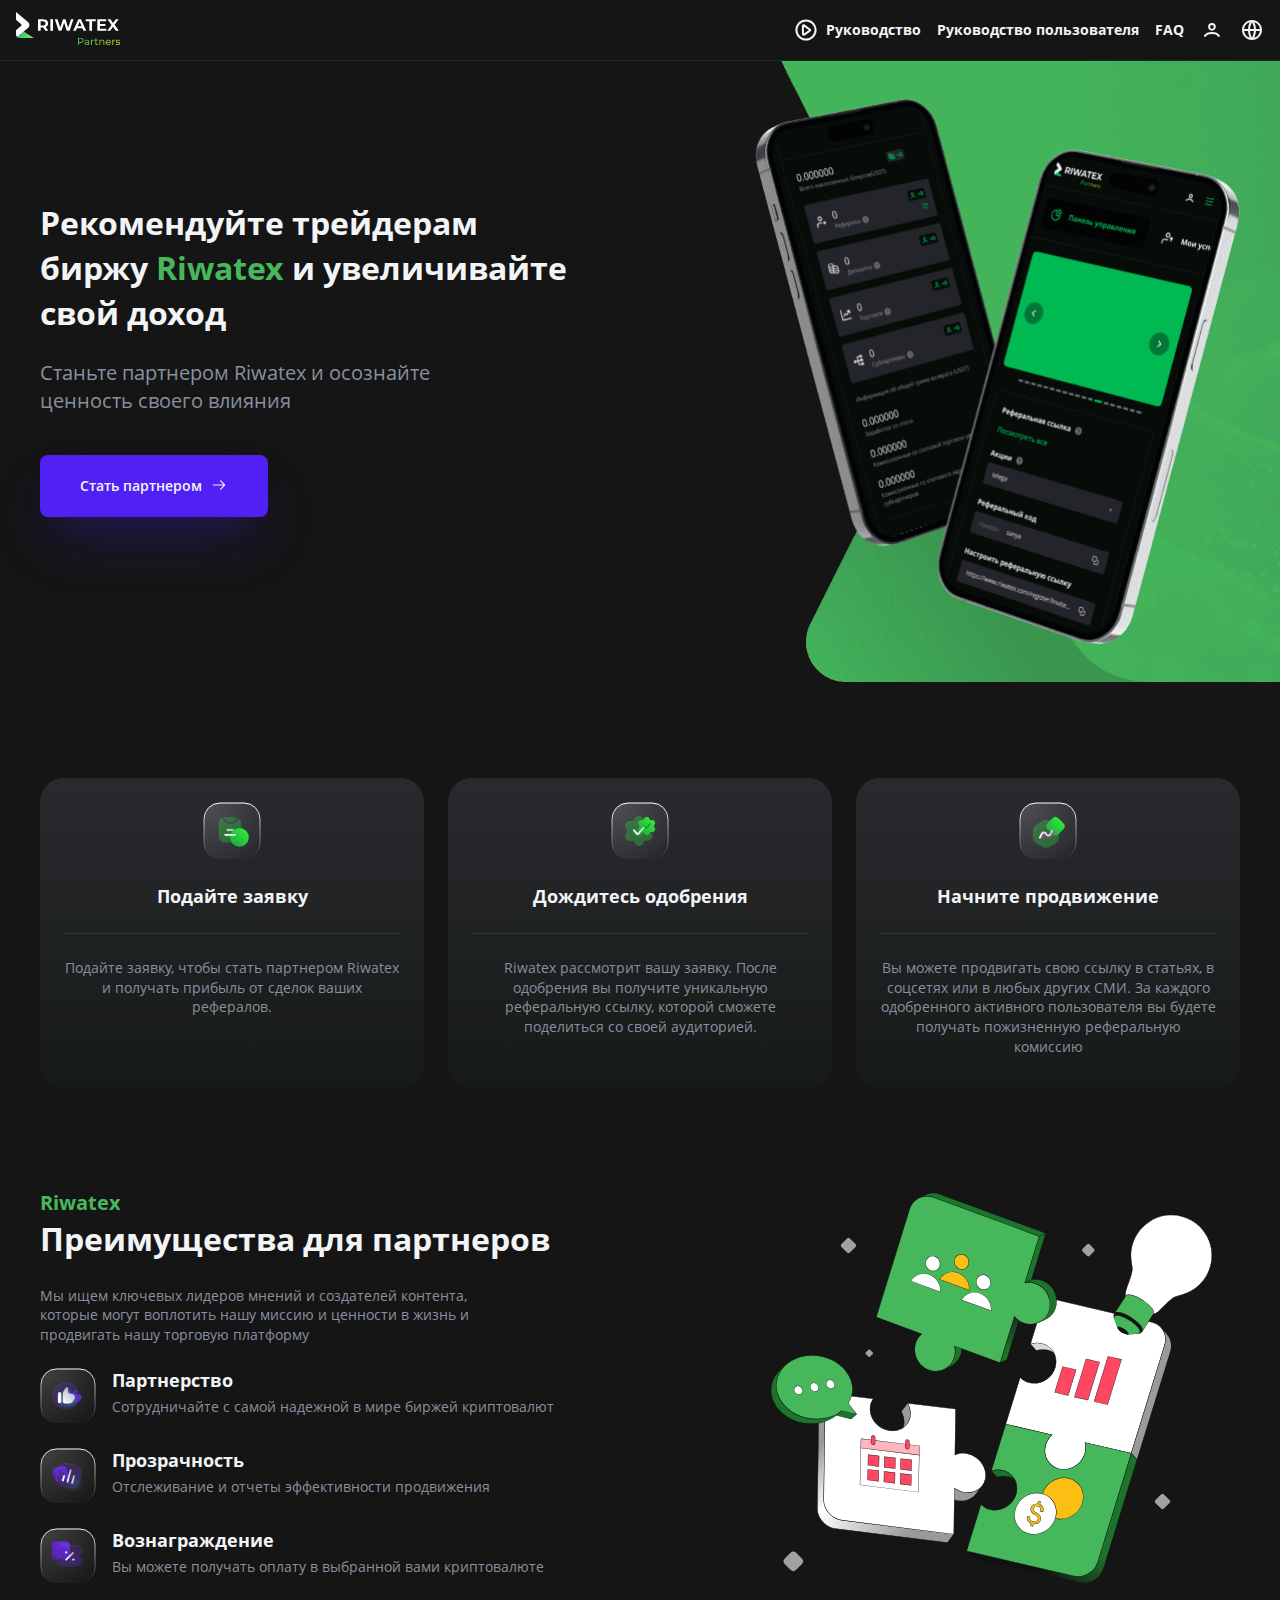
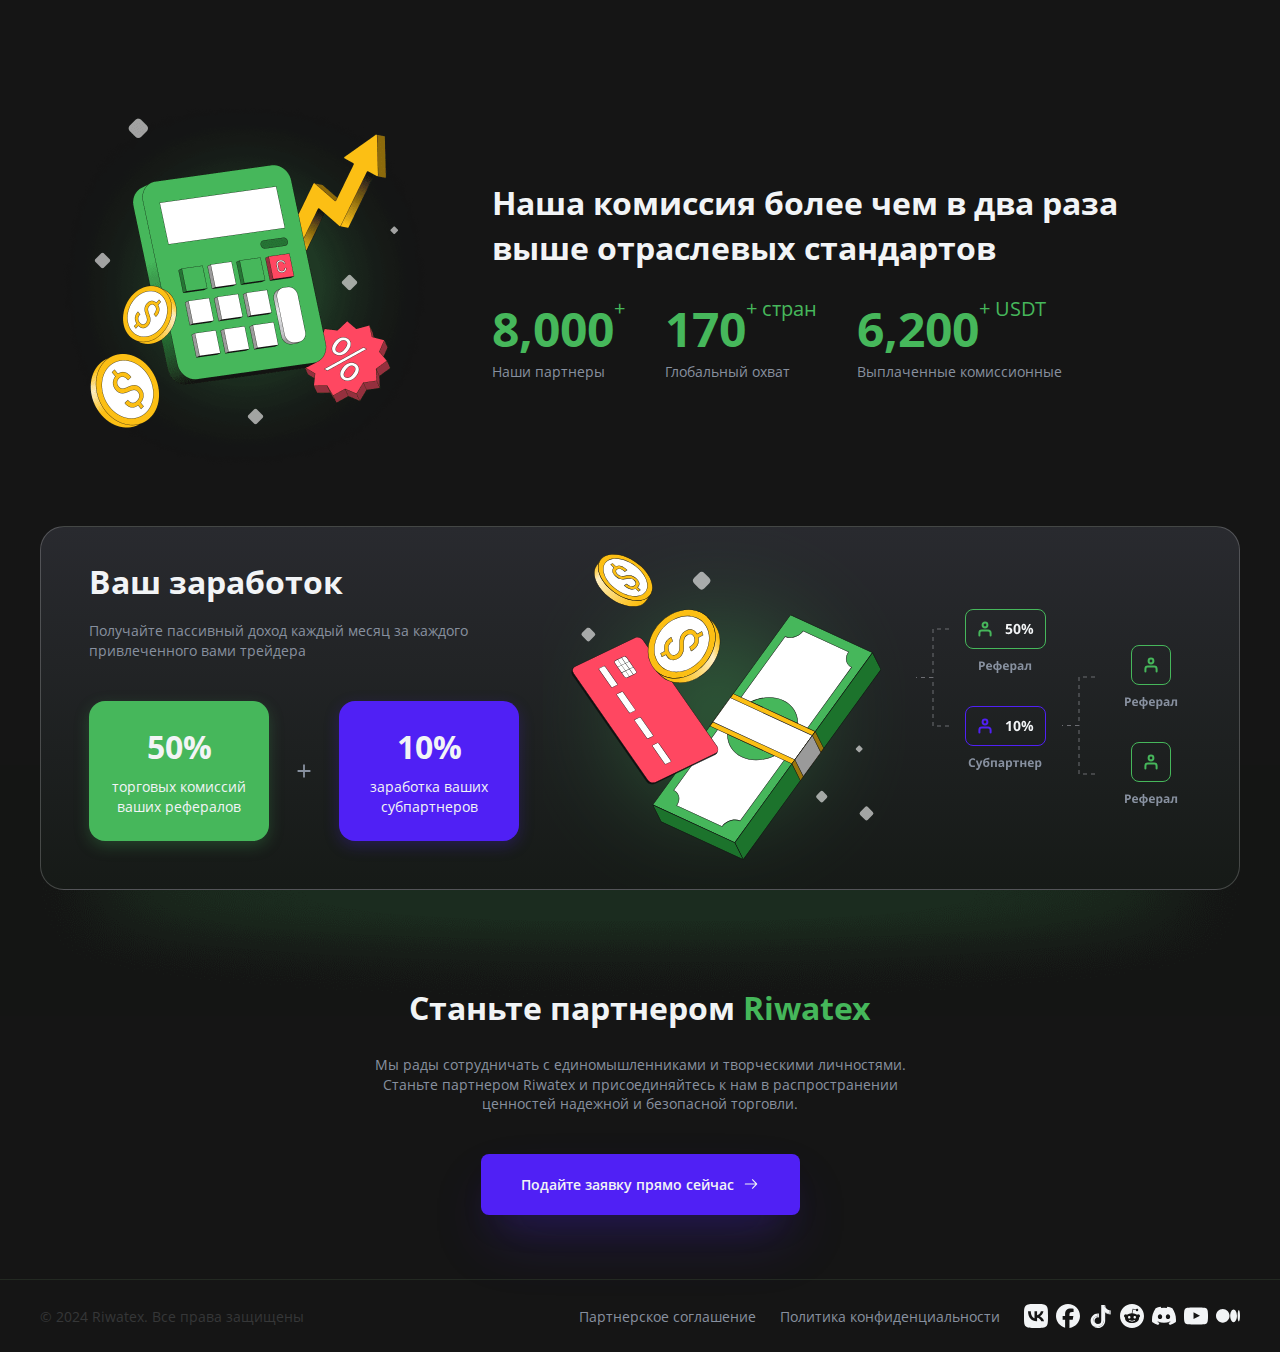
==== commit 917b0360: "fixs" ====
--- a/index.html
+++ b/index.html
@@ -67,7 +67,7 @@
             </div>
           </div>
         </div>
-        <div class="mobile-lang mobile-lang--logout js-mobileLang">
+        <div class="mobile-lang js-mobileLang">
           <div class="container">
             <div class="mobile-lang__inner">
               <h4 class="mobile-lang__title">Выбрать язык
@@ -83,31 +83,31 @@
             </div>
           </div>
         </div>
-        <div class="profile js-profile">
-          <div class="profile__inner">
-            <h4 class="profile__min-title">Обзор</h4>
-            <ul class="profile__items">
-              <li class="profile__item">
+        <div class="header-profile js-header-profile">
+          <div class="header-profile__inner">
+            <h4 class="header-profile__min-title">Обзор</h4>
+            <ul class="header-profile__items">
+              <li class="header-profile__item">
                 <svg>
                   <use xlink:href="img/sprites/sprite.svg#profile"></use>
                 </svg><a href="#">Мой профиль</a>
               </li>
-              <li class="profile__item">
+              <li class="header-profile__item">
                 <svg>
                   <use xlink:href="img/sprites/sprite.svg#security"></use>
                 </svg><a href="#">Безопасность</a>
               </li>
-              <li class="profile__item">
+              <li class="header-profile__item">
                 <svg>
                   <use xlink:href="img/sprites/sprite.svg#key"></use>
                 </svg><a href="#">Настройка 2FA</a>
               </li>
-              <li class="profile__item">
+              <li class="header-profile__item">
                 <svg>
                   <use xlink:href="img/sprites/sprite.svg#clock"></use>
                 </svg><a href="#">История входа</a>
               </li>
-            </ul><a class="profile__log-out" href="#">
+            </ul><a class="header-profile__log-out" href="#">
               <svg>
                 <use xlink:href="img/sprites/sprite.svg#log-out"></use>
               </svg>Выйти</a>
@@ -230,10 +230,10 @@
                 </div>
               </div>
               <div class="earn__imgs">
-                <div class="earn__main-img"><img src="img/earn/main-img.png" alt="earn-img"></div>
+                <div class="earn__main-img"><img src="img/earn/main-img.svg" alt="earn-img"></div>
                 <div class="earn__scheme-img">
                   <picture>
-                    <source srcset="img/earn/scheme-img-desktop.png" media="(min-width: 768px)"><img src="img/earn/scheme-img.png" alt="scheme-img">
+                    <source srcset="img/earn/scheme-img-desktop.svg" media="(min-width: 768px)"><img src="img/earn/scheme-img.svg" alt="scheme-img">
                   </picture>
                 </div>
               </div>
--- a/styles/main.min.css
+++ b/styles/main.min.css
@@ -1 +1 @@
-html{line-height:1.15;-webkit-text-size-adjust:100%}details,main{display:block}hr{-webkit-box-sizing:content-box;box-sizing:content-box;height:0;overflow:visible}code,kbd,pre,samp{font-family:monospace,monospace}abbr[title]{border-bottom:none;text-decoration:underline;-webkit-text-decoration:underline dotted;text-decoration:underline dotted}b,strong{font-weight:bolder}sub,sup{line-height:0;position:relative}sub{bottom:-.25em}sup{top:-.5em}button,input,optgroup,select,textarea{font-family:inherit;font-size:100%;line-height:1.15;margin:0}button,input{overflow:visible}button,select{text-transform:none}[type=button],[type=reset],[type=submit],button{-webkit-appearance:button}[type=button]::-moz-focus-inner,[type=reset]::-moz-focus-inner,[type=submit]::-moz-focus-inner,button::-moz-focus-inner{border-style:none;padding:0}[type=button]:-moz-focusring,[type=reset]:-moz-focusring,[type=submit]:-moz-focusring,button:-moz-focusring{outline:ButtonText dotted 1px}legend{-webkit-box-sizing:border-box;box-sizing:border-box;color:inherit;display:table;max-width:100%;white-space:normal}progress{vertical-align:baseline}textarea{overflow:auto}[type=checkbox],[type=radio]{-webkit-box-sizing:border-box;box-sizing:border-box;padding:0}[type=number]::-webkit-inner-spin-button,[type=number]::-webkit-outer-spin-button{height:auto}[type=search]{-webkit-appearance:textfield;outline-offset:-2px}[type=search]::-webkit-search-decoration{-webkit-appearance:none}::-webkit-file-upload-button{-webkit-appearance:button;font:inherit}summary{display:list-item}[hidden],template{display:none}a,abbr,acronym,address,applet,b,big,blockquote,body,caption,center,cite,code,dd,del,dfn,div,dl,dt,em,fieldset,font,form,h1,h2,h3,h4,h5,h6,html,i,iframe,img,ins,kbd,label,legend,li,object,ol,p,pre,q,s,samp,small,span,strike,strong,sub,sup,table,tbody,td,tfoot,th,thead,tr,tt,u,ul,var{margin:0;padding:0;border:0;outline:0;font-size:100%;vertical-align:baseline;background:0 0}ol,ul{list-style:none}blockquote,q{quotes:none}blockquote:after,blockquote:before,q:after,q:before{content:"";content:none}:focus{outline:0}ins{text-decoration:none}del{text-decoration:line-through}table{border-collapse:collapse;border-spacing:0}.itc-select{position:relative;width:100%}.itc-select__toggle{position:relative;display:block;width:100%;padding:16px 12px;font-size:12px;line-height:1.4;background-color:transparent;border:1px solid #363738;border-radius:4px;cursor:pointer;-webkit-user-select:none;-moz-user-select:none;-ms-user-select:none;user-select:none;color:#f2f4f6;-webkit-transition:.1s ease-in-out;transition:.1s ease-in-out}.itc-select__toggle::after{position:absolute;content:"";background-image:initial;background-color:#6d6e73;width:16px;height:16px;right:8px;top:calc(50% - 8px);z-index:2;-webkit-mask-image:url(../img/sprites/sprite.svg#triangle);mask-image:url(../img/sprites/sprite.svg#triangle);-webkit-mask-position:center;mask-position:center;-webkit-mask-repeat:no-repeat;mask-repeat:no-repeat;-webkit-mask-size:cover;mask-size:cover;-webkit-mask-size:14px;mask-size:14px;-webkit-transition:.1s ease-in-out;transition:.1s ease-in-out}.itc-select__toggle:focus{outline:0}.itc-select_show .itc-select__toggle::after{-webkit-transform:rotate(180deg);-ms-transform:rotate(180deg);transform:rotate(180deg)}.itc-select__dropdown{scrollbar-color:#646567;-ms-overflow-style:none;position:absolute;top:100%;right:0;left:0;z-index:2;display:none;max-height:10rem;overflow-y:auto;background-color:#292a2f;border-radius:4px;-webkit-box-shadow:0 0 26.8999996185px 0 rgba(0,0,0,.5294117647);box-shadow:0 0 26.8999996185px 0 rgba(0,0,0,.5294117647)}.itc-select__dropdown::-webkit-scrollbar{width:4px;scrollbar-width:initial}.itc-select__dropdown::-webkit-scrollbar-track{background:0 0}.itc-select__dropdown::-webkit-scrollbar-thumb{background-color:#646567;border-radius:3px}.itc-select_show .itc-select__backdrop,.itc-select_show .itc-select__dropdown{display:block}.itc-select__options{margin:0;padding:0;list-style:none}.itc-select__option{padding:.375rem .75rem}.itc-select__option_selected{background-color:#e1f5fe}.itc-select__option:hover{background-color:#18191c;cursor:pointer;-webkit-transition:background-color .1s ease-in-out;transition:background-color .1s ease-in-out}@font-face{font-family:swiper-icons;src:url("data:application/font-woff;charset=utf-8;base64, [base64]//wADZ2x5ZgAAAywAAADMAAAD2MHtryVoZWFkAAABbAAAADAAAAA2E2+eoWhoZWEAAAGcAAAAHwAAACQC9gDzaG10eAAAAigAAAAZAAAArgJkABFsb2NhAAAC0AAAAFoAAABaFQAUGG1heHAAAAG8AAAAHwAAACAAcABAbmFtZQAAA/gAAAE5AAACXvFdBwlwb3N0AAAFNAAAAGIAAACE5s74hXjaY2BkYGAAYpf5Hu/j+W2+MnAzMYDAzaX6QjD6/4//Bxj5GA8AuRwMYGkAPywL13jaY2BkYGA88P8Agx4j+/8fQDYfA1AEBWgDAIB2BOoAeNpjYGRgYNBh4GdgYgABEMnIABJzYNADCQAACWgAsQB42mNgYfzCOIGBlYGB0YcxjYGBwR1Kf2WQZGhhYGBiYGVmgAFGBiQQkOaawtDAoMBQxXjg/wEGPcYDDA4wNUA2CCgwsAAAO4EL6gAAeNpj2M0gyAACqxgGNWBkZ2D4/wMA+xkDdgAAAHjaY2BgYGaAYBkGRgYQiAHyGMF8FgYHIM3DwMHABGQrMOgyWDLEM1T9/w8UBfEMgLzE////P/5//f/V/xv+r4eaAAeMbAxwIUYmIMHEgKYAYjUcsDAwsLKxc3BycfPw8jEQA/[base64]/uznmfPFBNODM2K7MTQ45YEAZqGP81AmGGcF3iPqOop0r1SPTaTbVkfUe4HXj97wYE+yNwWYxwWu4v1ugWHgo3S1XdZEVqWM7ET0cfnLGxWfkgR42o2PvWrDMBSFj/IHLaF0zKjRgdiVMwScNRAoWUoH78Y2icB/yIY09An6AH2Bdu/UB+yxopYshQiEvnvu0dURgDt8QeC8PDw7Fpji3fEA4z/PEJ6YOB5hKh4dj3EvXhxPqH/SKUY3rJ7srZ4FZnh1PMAtPhwP6fl2PMJMPDgeQ4rY8YT6Gzao0eAEA409DuggmTnFnOcSCiEiLMgxCiTI6Cq5DZUd3Qmp10vO0LaLTd2cjN4fOumlc7lUYbSQcZFkutRG7g6JKZKy0RmdLY680CDnEJ+UMkpFFe1RN7nxdVpXrC4aTtnaurOnYercZg2YVmLN/d/gczfEimrE/fs/bOuq29Zmn8tloORaXgZgGa78yO9/cnXm2BpaGvq25Dv9S4E9+5SIc9PqupJKhYFSSl47+Qcr1mYNAAAAeNptw0cKwkAAAMDZJA8Q7OUJvkLsPfZ6zFVERPy8qHh2YER+3i/BP83vIBLLySsoKimrqKqpa2hp6+jq6RsYGhmbmJqZSy0sraxtbO3sHRydnEMU4uR6yx7JJXveP7WrDycAAAAAAAH//wACeNpjYGRgYOABYhkgZgJCZgZNBkYGLQZtIJsFLMYAAAw3ALgAeNolizEKgDAQBCchRbC2sFER0YD6qVQiBCv/H9ezGI6Z5XBAw8CBK/m5iQQVauVbXLnOrMZv2oLdKFa8Pjuru2hJzGabmOSLzNMzvutpB3N42mNgZGBg4GKQYzBhYMxJLMlj4GBgAYow/P/PAJJhLM6sSoWKfWCAAwDAjgbRAAB42mNgYGBkAIIbCZo5IPrmUn0hGA0AO8EFTQAA");font-weight:400;font-style:normal}:root{--swiper-theme-color:#007aff;--swiper-navigation-size:44px}:host{position:relative;display:block;margin-left:auto;margin-right:auto;z-index:1}.swiper{margin-left:auto;margin-right:auto;position:relative;overflow:hidden;list-style:none;padding:0;z-index:1;display:block}.swiper-vertical>.swiper-wrapper{-webkit-box-orient:vertical;-webkit-box-direction:normal;-ms-flex-direction:column;flex-direction:column}.swiper-wrapper{position:relative;width:100%;height:100%;z-index:1;display:-webkit-box;display:-ms-flexbox;display:flex;-webkit-transition-property:-webkit-transform;transition-property:transform,-webkit-transform;-webkit-transition-timing-function:var(--swiper-wrapper-transition-timing-function,initial);transition-timing-function:var(--swiper-wrapper-transition-timing-function,initial);-webkit-box-sizing:content-box;box-sizing:content-box}.swiper-android .swiper-slide,.swiper-ios .swiper-slide,.swiper-wrapper{-webkit-transform:translate3d(0,0,0);transform:translate3d(0,0,0)}.swiper-horizontal{-ms-touch-action:pan-y;touch-action:pan-y}.swiper-vertical{-ms-touch-action:pan-x;touch-action:pan-x}.swiper-slide{-ms-flex-negative:0;flex-shrink:0;width:100%;height:100%;position:relative;-webkit-transition-property:-webkit-transform;transition-property:transform,-webkit-transform;display:block}.swiper-slide-invisible-blank{visibility:hidden}.swiper-autoheight,.swiper-autoheight .swiper-slide{height:auto}.swiper-autoheight .swiper-wrapper{-webkit-box-align:start;-ms-flex-align:start;align-items:flex-start;-webkit-transition-property:height,-webkit-transform;transition-property:transform,height,-webkit-transform}.swiper-backface-hidden .swiper-slide{-webkit-transform:translateZ(0);transform:translateZ(0);-webkit-backface-visibility:hidden;backface-visibility:hidden}.swiper-3d.swiper-css-mode .swiper-wrapper{-webkit-perspective:1200px;perspective:1200px}.swiper-3d .swiper-wrapper{-webkit-transform-style:preserve-3d;transform-style:preserve-3d}.swiper-3d{-webkit-perspective:1200px;perspective:1200px}.swiper-3d .swiper-cube-shadow,.swiper-3d .swiper-slide{-webkit-transform-style:preserve-3d;transform-style:preserve-3d}.swiper-css-mode>.swiper-wrapper{overflow:auto;scrollbar-width:none;-ms-overflow-style:none}.swiper-css-mode>.swiper-wrapper::-webkit-scrollbar{display:none}.swiper-css-mode>.swiper-wrapper>.swiper-slide{scroll-snap-align:start start}.swiper-css-mode.swiper-horizontal>.swiper-wrapper{-ms-scroll-snap-type:x mandatory;scroll-snap-type:x mandatory}.swiper-css-mode.swiper-vertical>.swiper-wrapper{-ms-scroll-snap-type:y mandatory;scroll-snap-type:y mandatory}.swiper-css-mode.swiper-free-mode>.swiper-wrapper{-ms-scroll-snap-type:none;scroll-snap-type:none}.swiper-css-mode.swiper-free-mode>.swiper-wrapper>.swiper-slide{scroll-snap-align:none}.swiper-css-mode.swiper-centered>.swiper-wrapper::before{content:"";-ms-flex-negative:0;flex-shrink:0;-webkit-box-ordinal-group:10000;-ms-flex-order:9999;order:9999}.swiper-css-mode.swiper-centered>.swiper-wrapper>.swiper-slide{scroll-snap-align:center center;scroll-snap-stop:always}.swiper-css-mode.swiper-centered.swiper-horizontal>.swiper-wrapper>.swiper-slide:first-child{-webkit-margin-start:var(--swiper-centered-offset-before);margin-inline-start:var(--swiper-centered-offset-before)}.swiper-css-mode.swiper-centered.swiper-horizontal>.swiper-wrapper::before{height:100%;min-height:1px;width:var(--swiper-centered-offset-after)}.swiper-css-mode.swiper-centered.swiper-vertical>.swiper-wrapper>.swiper-slide:first-child{-webkit-margin-before:var(--swiper-centered-offset-before);margin-block-start:var(--swiper-centered-offset-before)}.swiper-css-mode.swiper-centered.swiper-vertical>.swiper-wrapper::before{width:100%;min-width:1px;height:var(--swiper-centered-offset-after)}.swiper-3d .swiper-slide-shadow,.swiper-3d .swiper-slide-shadow-bottom,.swiper-3d .swiper-slide-shadow-left,.swiper-3d .swiper-slide-shadow-right,.swiper-3d .swiper-slide-shadow-top{position:absolute;left:0;top:0;width:100%;height:100%;pointer-events:none;z-index:10}.swiper-3d .swiper-slide-shadow{background:rgba(0,0,0,.15)}.swiper-3d .swiper-slide-shadow-left{background-image:-webkit-gradient(linear,right top,left top,from(rgba(0,0,0,.5)),to(rgba(0,0,0,0)));background-image:linear-gradient(to left,rgba(0,0,0,.5),rgba(0,0,0,0))}.swiper-3d .swiper-slide-shadow-right{background-image:-webkit-gradient(linear,left top,right top,from(rgba(0,0,0,.5)),to(rgba(0,0,0,0)));background-image:linear-gradient(to right,rgba(0,0,0,.5),rgba(0,0,0,0))}.swiper-3d .swiper-slide-shadow-top{background-image:-webkit-gradient(linear,left bottom,left top,from(rgba(0,0,0,.5)),to(rgba(0,0,0,0)));background-image:linear-gradient(to top,rgba(0,0,0,.5),rgba(0,0,0,0))}.swiper-3d .swiper-slide-shadow-bottom{background-image:-webkit-gradient(linear,left top,left bottom,from(rgba(0,0,0,.5)),to(rgba(0,0,0,0)));background-image:linear-gradient(to bottom,rgba(0,0,0,.5),rgba(0,0,0,0))}.swiper-lazy-preloader{width:42px;height:42px;position:absolute;left:50%;top:50%;margin-left:-21px;margin-top:-21px;z-index:10;-webkit-transform-origin:50%;-ms-transform-origin:50%;transform-origin:50%;-webkit-box-sizing:border-box;box-sizing:border-box;border:4px solid var(--swiper-preloader-color,var(--swiper-theme-color));border-radius:50%;border-top-color:transparent}.swiper-watch-progress .swiper-slide-visible .swiper-lazy-preloader,.swiper:not(.swiper-watch-progress) .swiper-lazy-preloader{-webkit-animation:1s linear infinite swiper-preloader-spin;animation:1s linear infinite swiper-preloader-spin}.swiper-lazy-preloader-white{--swiper-preloader-color:#fff}.swiper-lazy-preloader-black{--swiper-preloader-color:#000}@-webkit-keyframes swiper-preloader-spin{0%{-webkit-transform:rotate(0);transform:rotate(0)}100%{-webkit-transform:rotate(360deg);transform:rotate(360deg)}}@keyframes swiper-preloader-spin{0%{-webkit-transform:rotate(0);transform:rotate(0)}100%{-webkit-transform:rotate(360deg);transform:rotate(360deg)}}.swiper-virtual .swiper-slide{-webkit-backface-visibility:hidden;-webkit-transform:translateZ(0);transform:translateZ(0)}.swiper-virtual.swiper-css-mode .swiper-wrapper::after{content:"";position:absolute;left:0;top:0;pointer-events:none}.swiper-virtual.swiper-css-mode.swiper-horizontal .swiper-wrapper::after{height:1px;width:var(--swiper-virtual-size)}.swiper-virtual.swiper-css-mode.swiper-vertical .swiper-wrapper::after{width:1px;height:var(--swiper-virtual-size)}.swiper-button-next,.swiper-button-prev{position:absolute;top:var(--swiper-navigation-top-offset,50%);width:calc(var(--swiper-navigation-size)/ 44 * 27);height:var(--swiper-navigation-size);margin-top:calc(0px - var(--swiper-navigation-size)/ 2);cursor:pointer;display:-webkit-box;display:-ms-flexbox;display:flex;-webkit-box-align:center;-ms-flex-align:center;align-items:center;-webkit-box-pack:center;-ms-flex-pack:center;justify-content:center;color:var(--swiper-navigation-color,var(--swiper-theme-color))}.swiper-button-next.swiper-button-disabled,.swiper-button-prev.swiper-button-disabled{opacity:.35;cursor:auto;pointer-events:none}.swiper-button-next.swiper-button-hidden,.swiper-button-prev.swiper-button-hidden{opacity:0;cursor:auto;pointer-events:none}.swiper-navigation-disabled .swiper-button-next,.swiper-navigation-disabled .swiper-button-prev{display:none!important}.swiper-button-next svg,.swiper-button-prev svg{width:100%;height:100%;-o-object-fit:contain;object-fit:contain;-webkit-transform-origin:center;-ms-transform-origin:center;transform-origin:center}.swiper-rtl .swiper-button-next svg,.swiper-rtl .swiper-button-prev svg{-webkit-transform:rotate(180deg);-ms-transform:rotate(180deg);transform:rotate(180deg)}.swiper-button-prev,.swiper-rtl .swiper-button-next{left:var(--swiper-navigation-sides-offset,10px);right:auto}.swiper-button-lock{display:none}.swiper-button-next:after,.swiper-button-prev:after{font-family:swiper-icons;font-size:var(--swiper-navigation-size);text-transform:none!important;letter-spacing:0;font-variant:initial;line-height:1}.swiper-button-prev:after,.swiper-rtl .swiper-button-next:after{content:"prev"}.swiper-button-next,.swiper-rtl .swiper-button-prev{right:var(--swiper-navigation-sides-offset,10px);left:auto}.swiper-button-next:after,.swiper-rtl .swiper-button-prev:after{content:"next"}.swiper-pagination{position:absolute;text-align:center;-webkit-transition:opacity .3s;transition:opacity .3s;-webkit-transform:translate3d(0,0,0);transform:translate3d(0,0,0);z-index:10}.swiper-pagination.swiper-pagination-hidden{opacity:0}.swiper-pagination-disabled>.swiper-pagination,.swiper-pagination.swiper-pagination-disabled{display:none!important}.swiper-horizontal>.swiper-pagination-bullets,.swiper-pagination-bullets.swiper-pagination-horizontal,.swiper-pagination-custom,.swiper-pagination-fraction{bottom:var(--swiper-pagination-bottom,8px);top:var(--swiper-pagination-top,auto);left:0;width:100%}.swiper-pagination-bullets-dynamic{overflow:hidden;font-size:0}.swiper-pagination-bullets-dynamic .swiper-pagination-bullet{-webkit-transform:scale(.33);-ms-transform:scale(.33);transform:scale(.33);position:relative}.swiper-pagination-bullets-dynamic .swiper-pagination-bullet-active,.swiper-pagination-bullets-dynamic .swiper-pagination-bullet-active-main{-webkit-transform:scale(1);-ms-transform:scale(1);transform:scale(1)}.swiper-pagination-bullets-dynamic .swiper-pagination-bullet-active-prev{-webkit-transform:scale(.66);-ms-transform:scale(.66);transform:scale(.66)}.swiper-pagination-bullets-dynamic .swiper-pagination-bullet-active-prev-prev{-webkit-transform:scale(.33);-ms-transform:scale(.33);transform:scale(.33)}.swiper-pagination-bullets-dynamic .swiper-pagination-bullet-active-next{-webkit-transform:scale(.66);-ms-transform:scale(.66);transform:scale(.66)}.swiper-pagination-bullets-dynamic .swiper-pagination-bullet-active-next-next{-webkit-transform:scale(.33);-ms-transform:scale(.33);transform:scale(.33)}.swiper-pagination-bullet{width:var(--swiper-pagination-bullet-width,var(--swiper-pagination-bullet-size,8px));height:var(--swiper-pagination-bullet-height,var(--swiper-pagination-bullet-size,8px));display:inline-block;border-radius:var(--swiper-pagination-bullet-border-radius,50%);background:var(--swiper-pagination-bullet-inactive-color,#000);opacity:var(--swiper-pagination-bullet-inactive-opacity,.2)}button.swiper-pagination-bullet{border:none;margin:0;padding:0;-webkit-box-shadow:none;box-shadow:none;-webkit-appearance:none;-moz-appearance:none;appearance:none}.swiper-pagination-clickable .swiper-pagination-bullet{cursor:pointer}.swiper-pagination-bullet:only-child{display:none!important}.swiper-pagination-bullet-active{opacity:var(--swiper-pagination-bullet-opacity,1);background:var(--swiper-pagination-color,var(--swiper-theme-color))}.swiper-pagination-vertical.swiper-pagination-bullets,.swiper-vertical>.swiper-pagination-bullets{right:var(--swiper-pagination-right,8px);left:var(--swiper-pagination-left,auto);top:50%;-webkit-transform:translate3d(0,-50%,0);transform:translate3d(0,-50%,0)}.swiper-pagination-vertical.swiper-pagination-bullets .swiper-pagination-bullet,.swiper-vertical>.swiper-pagination-bullets .swiper-pagination-bullet{margin:var(--swiper-pagination-bullet-vertical-gap,6px) 0;display:block}.swiper-pagination-vertical.swiper-pagination-bullets.swiper-pagination-bullets-dynamic,.swiper-vertical>.swiper-pagination-bullets.swiper-pagination-bullets-dynamic{top:50%;-webkit-transform:translateY(-50%);-ms-transform:translateY(-50%);transform:translateY(-50%);width:8px}.swiper-pagination-vertical.swiper-pagination-bullets.swiper-pagination-bullets-dynamic .swiper-pagination-bullet,.swiper-vertical>.swiper-pagination-bullets.swiper-pagination-bullets-dynamic .swiper-pagination-bullet{display:inline-block;-webkit-transition:top .2s,-webkit-transform .2s;transition:transform .2s,top .2s,-webkit-transform .2s}.swiper-horizontal>.swiper-pagination-bullets .swiper-pagination-bullet,.swiper-pagination-horizontal.swiper-pagination-bullets .swiper-pagination-bullet{margin:0 var(--swiper-pagination-bullet-horizontal-gap,4px)}.swiper-horizontal>.swiper-pagination-bullets.swiper-pagination-bullets-dynamic,.swiper-pagination-horizontal.swiper-pagination-bullets.swiper-pagination-bullets-dynamic{left:50%;-webkit-transform:translateX(-50%);-ms-transform:translateX(-50%);transform:translateX(-50%);white-space:nowrap}.swiper-horizontal>.swiper-pagination-bullets.swiper-pagination-bullets-dynamic .swiper-pagination-bullet,.swiper-pagination-horizontal.swiper-pagination-bullets.swiper-pagination-bullets-dynamic .swiper-pagination-bullet{-webkit-transition:left .2s,-webkit-transform .2s;transition:transform .2s,left .2s,-webkit-transform .2s}.swiper-horizontal.swiper-rtl>.swiper-pagination-bullets-dynamic .swiper-pagination-bullet{-webkit-transition:right .2s,-webkit-transform .2s;transition:transform .2s,right .2s,-webkit-transform .2s}.swiper-pagination-fraction{color:var(--swiper-pagination-fraction-color,inherit)}.swiper-pagination-progressbar{background:var(--swiper-pagination-progressbar-bg-color,rgba(0,0,0,.25));position:absolute}.swiper-pagination-progressbar .swiper-pagination-progressbar-fill{background:var(--swiper-pagination-color,var(--swiper-theme-color));position:absolute;left:0;top:0;width:100%;height:100%;-webkit-transform:scale(0);-ms-transform:scale(0);transform:scale(0);-webkit-transform-origin:left top;-ms-transform-origin:left top;transform-origin:left top}.swiper-rtl .swiper-pagination-progressbar .swiper-pagination-progressbar-fill{-webkit-transform-origin:right top;-ms-transform-origin:right top;transform-origin:right top}.swiper-horizontal>.swiper-pagination-progressbar,.swiper-pagination-progressbar.swiper-pagination-horizontal,.swiper-pagination-progressbar.swiper-pagination-vertical.swiper-pagination-progressbar-opposite,.swiper-vertical>.swiper-pagination-progressbar.swiper-pagination-progressbar-opposite{width:100%;height:var(--swiper-pagination-progressbar-size,4px);left:0;top:0}.swiper-horizontal>.swiper-pagination-progressbar.swiper-pagination-progressbar-opposite,.swiper-pagination-progressbar.swiper-pagination-horizontal.swiper-pagination-progressbar-opposite,.swiper-pagination-progressbar.swiper-pagination-vertical,.swiper-vertical>.swiper-pagination-progressbar{width:var(--swiper-pagination-progressbar-size,4px);height:100%;left:0;top:0}.swiper-pagination-lock{display:none}.swiper-scrollbar{border-radius:var(--swiper-scrollbar-border-radius,10px);position:relative;-ms-touch-action:none;touch-action:none;background:var(--swiper-scrollbar-bg-color,rgba(0,0,0,.1))}.swiper-scrollbar-disabled>.swiper-scrollbar,.swiper-scrollbar.swiper-scrollbar-disabled{display:none!important}.swiper-horizontal>.swiper-scrollbar,.swiper-scrollbar.swiper-scrollbar-horizontal{position:absolute;left:var(--swiper-scrollbar-sides-offset,1%);bottom:var(--swiper-scrollbar-bottom,4px);top:var(--swiper-scrollbar-top,auto);z-index:50;height:var(--swiper-scrollbar-size,4px);width:calc(100% - 2 * var(--swiper-scrollbar-sides-offset,1%))}.swiper-scrollbar.swiper-scrollbar-vertical,.swiper-vertical>.swiper-scrollbar{position:absolute;left:var(--swiper-scrollbar-left,auto);right:var(--swiper-scrollbar-right,4px);top:var(--swiper-scrollbar-sides-offset,1%);z-index:50;width:var(--swiper-scrollbar-size,4px);height:calc(100% - 2 * var(--swiper-scrollbar-sides-offset,1%))}.swiper-scrollbar-drag{height:100%;width:100%;position:relative;background:var(--swiper-scrollbar-drag-bg-color,rgba(0,0,0,.5));border-radius:var(--swiper-scrollbar-border-radius,10px);left:0;top:0}.swiper-scrollbar-cursor-drag{cursor:move}.swiper-scrollbar-lock{display:none}.swiper-zoom-container{width:100%;height:100%;display:-webkit-box;display:-ms-flexbox;display:flex;-webkit-box-pack:center;-ms-flex-pack:center;justify-content:center;-webkit-box-align:center;-ms-flex-align:center;align-items:center;text-align:center}.swiper-zoom-container>canvas,.swiper-zoom-container>img,.swiper-zoom-container>svg{max-width:100%;max-height:100%;-o-object-fit:contain;object-fit:contain}.swiper-slide-zoomed{cursor:move;-ms-touch-action:none;touch-action:none}.swiper .swiper-notification{position:absolute;left:0;top:0;pointer-events:none;opacity:0;z-index:-1000}.swiper-free-mode>.swiper-wrapper{-webkit-transition-timing-function:ease-out;transition-timing-function:ease-out;margin:0 auto}.swiper-grid>.swiper-wrapper{-ms-flex-wrap:wrap;flex-wrap:wrap}.swiper-grid-column>.swiper-wrapper{-ms-flex-wrap:wrap;flex-wrap:wrap;-webkit-box-orient:vertical;-webkit-box-direction:normal;-ms-flex-direction:column;flex-direction:column}.swiper-fade.swiper-free-mode .swiper-slide{-webkit-transition-timing-function:ease-out;transition-timing-function:ease-out}.swiper-fade .swiper-slide{pointer-events:none;-webkit-transition-property:opacity;transition-property:opacity}.swiper-fade .swiper-slide .swiper-slide{pointer-events:none}.swiper-fade .swiper-slide-active,.swiper-fade .swiper-slide-active .swiper-slide-active{pointer-events:auto}.swiper-cube{overflow:visible}.swiper-cube .swiper-slide{pointer-events:none;-webkit-backface-visibility:hidden;backface-visibility:hidden;z-index:1;visibility:hidden;-webkit-transform-origin:0 0;-ms-transform-origin:0 0;transform-origin:0 0;width:100%;height:100%}.swiper-cube .swiper-slide .swiper-slide{pointer-events:none}.swiper-cube.swiper-rtl .swiper-slide{-webkit-transform-origin:100% 0;-ms-transform-origin:100% 0;transform-origin:100% 0}.swiper-cube .swiper-slide-active,.swiper-cube .swiper-slide-active .swiper-slide-active{pointer-events:auto}.swiper-cube .swiper-slide-active,.swiper-cube .swiper-slide-next,.swiper-cube .swiper-slide-prev{pointer-events:auto;visibility:visible}.swiper-cube .swiper-cube-shadow{position:absolute;left:0;bottom:0;width:100%;height:100%;opacity:.6;z-index:0}.swiper-cube .swiper-cube-shadow:before{content:"";background:#000;position:absolute;left:0;top:0;bottom:0;right:0;-webkit-filter:blur(50px);filter:blur(50px)}.swiper-cube .swiper-slide-next+.swiper-slide{pointer-events:auto;visibility:visible}.swiper-cube .swiper-slide-shadow-cube.swiper-slide-shadow-bottom,.swiper-cube .swiper-slide-shadow-cube.swiper-slide-shadow-left,.swiper-cube .swiper-slide-shadow-cube.swiper-slide-shadow-right,.swiper-cube .swiper-slide-shadow-cube.swiper-slide-shadow-top{z-index:0;-webkit-backface-visibility:hidden;backface-visibility:hidden}.swiper-flip{overflow:visible}.swiper-flip .swiper-slide{pointer-events:none;-webkit-backface-visibility:hidden;backface-visibility:hidden;z-index:1}.swiper-flip .swiper-slide .swiper-slide{pointer-events:none}.swiper-flip .swiper-slide-active,.swiper-flip .swiper-slide-active .swiper-slide-active{pointer-events:auto}.swiper-flip .swiper-slide-shadow-flip.swiper-slide-shadow-bottom,.swiper-flip .swiper-slide-shadow-flip.swiper-slide-shadow-left,.swiper-flip .swiper-slide-shadow-flip.swiper-slide-shadow-right,.swiper-flip .swiper-slide-shadow-flip.swiper-slide-shadow-top{z-index:0;-webkit-backface-visibility:hidden;backface-visibility:hidden}.swiper-creative .swiper-slide{-webkit-backface-visibility:hidden;backface-visibility:hidden;overflow:hidden;-webkit-transition-property:opacity,height,-webkit-transform;transition-property:transform,opacity,height,-webkit-transform}.swiper-cards{overflow:visible}.swiper-cards .swiper-slide{-webkit-transform-origin:center bottom;-ms-transform-origin:center bottom;transform-origin:center bottom;-webkit-backface-visibility:hidden;backface-visibility:hidden;overflow:hidden}@font-face{font-family:"Open Sans";src:url(../fonts/OpenSans-SemiBold.woff2) format("woff2"),url(../fonts/OpenSans-SemiBold.woff) format("woff"),url(../fonts/OpenSans-SemiBold.ttf) format("truetype");font-weight:600;font-style:normal;font-display:swap}@font-face{font-family:"Open Sans";src:url(../fonts/OpenSans-ExtraBoldItalic.woff2) format("woff2"),url(../fonts/OpenSans-ExtraBoldItalic.woff) format("woff"),url(../fonts/OpenSans-ExtraBoldItalic.ttf) format("truetype");font-weight:700;font-style:italic;font-display:swap}@font-face{font-family:"Open Sans";src:url(../fonts/OpenSans-MediumItalic.woff2) format("woff2"),url(../fonts/OpenSans-MediumItalic.woff) format("woff"),url(../fonts/OpenSans-MediumItalic.ttf) format("truetype");font-weight:500;font-style:italic;font-display:swap}@font-face{font-family:"Open Sans";src:url(../fonts/OpenSans-BoldItalic.woff2) format("woff2"),url(../fonts/OpenSans-BoldItalic.woff) format("woff"),url(../fonts/OpenSans-BoldItalic.ttf) format("truetype");font-weight:700;font-style:italic;font-display:swap}@font-face{font-family:"Open Sans";src:url(../fonts/OpenSans-Regular.woff2) format("woff2"),url(../fonts/OpenSans-Regular.woff) format("woff"),url(../fonts/OpenSans-Regular.ttf) format("truetype");font-weight:400;font-style:normal;font-display:swap}@font-face{font-family:"Open Sans";src:url(../fonts/OpenSans-LightItalic.woff2) format("woff2"),url(../fonts/OpenSans-LightItalic.woff) format("woff"),url(../fonts/OpenSans-LightItalic.ttf) format("truetype");font-weight:300;font-style:italic;font-display:swap}@font-face{font-family:"Open Sans";src:url(../fonts/OpenSans-Italic.woff2) format("woff2"),url(../fonts/OpenSans-Italic.woff) format("woff"),url(../fonts/OpenSans-Italic.ttf) format("truetype");font-weight:400;font-style:italic;font-display:swap}@font-face{font-family:"Open Sans";src:url(../fonts/OpenSans-Medium.woff2) format("woff2"),url(../fonts/OpenSans-Medium.woff) format("woff"),url(../fonts/OpenSans-Medium.ttf) format("truetype");font-weight:500;font-style:normal;font-display:swap}@font-face{font-family:"Open Sans";src:url(../fonts/OpenSans-ExtraBold.woff2) format("woff2"),url(../fonts/OpenSans-ExtraBold.woff) format("woff"),url(../fonts/OpenSans-ExtraBold.ttf) format("truetype");font-weight:700;font-style:normal;font-display:swap}@font-face{font-family:"Open Sans";src:url(../fonts/OpenSans-Bold.woff2) format("woff2"),url(../fonts/OpenSans-Bold.woff) format("woff"),url(../fonts/OpenSans-Bold.ttf) format("truetype");font-weight:700;font-style:normal;font-display:swap}@font-face{font-family:"Open Sans";src:url(../fonts/OpenSans-SemiBoldItalic.woff2) format("woff2"),url(../fonts/OpenSans-SemiBoldItalic.woff) format("woff"),url(../fonts/OpenSans-SemiBoldItalic.ttf) format("truetype");font-weight:600;font-style:italic;font-display:swap}@font-face{font-family:"Open Sans";src:url(../fonts/OpenSans-Light.woff2) format("woff2"),url(../fonts/OpenSans-Light.woff) format("woff"),url(../fonts/OpenSans-Light.ttf) format("truetype");font-weight:300;font-style:normal;font-display:swap}html{font-size:10px}body{font-family:"Open Sans",-apple-system,BlinkMacSystemFont,Segoe UI,Roboto,Helvetica Neue,Helvetica,Arial,sans-serif;font-size:14px;-webkit-font-feature-settings:"tnum";font-feature-settings:"tnum";font-variant:tabular-nums;line-height:1.4;overflow-x:hidden}.wrapper{overflow:hidden;min-height:100vh;min-height:100dvh;display:-webkit-box;display:-ms-flexbox;display:flex;-webkit-box-orient:vertical;-webkit-box-direction:normal;-ms-flex-direction:column;flex-direction:column;background-color:#151515;color:#fff}.container{padding:0 1.5rem;width:100%;max-width:120rem;margin:0 auto;-webkit-box-sizing:border-box;box-sizing:border-box}@media (min-width:768px){.container{padding:0 2rem}}@media (min-width:1280px){.container{padding:0}}.container--flex{display:-webkit-box;display:-ms-flexbox;display:flex;-webkit-box-align:center;-ms-flex-align:center;align-items:center}.main{-webkit-box-flex:1;-ms-flex:1 0 auto;flex:1 0 auto}.swiper-button-next,.swiper-button-prev{width:43px;height:43px;background-color:rgba(8,10,17,.698);border-radius:50%;background-image:url(../img/sprites/sprite.svg#slider-arrow);background-position:center;background-repeat:no-repeat;background-size:60px;z-index:2}.swiper-button-next::after,.swiper-button-prev::after{display:none}.swiper-button-prev{-webkit-transform:rotate(180deg);-ms-transform:rotate(180deg);transform:rotate(180deg)}*{-webkit-box-sizing:border-box;box-sizing:border-box}img,svg{max-width:100%;max-height:100%;display:block}a{color:inherit;text-decoration:none}.link__btn{display:block;border-radius:6px;padding:6px 13px;background-color:#46b75b;white-space:nowrap;font-size:14px;line-height:1.4;font-weight:400;text-align:center;-webkit-transition:background-color .3s ease-in-out;transition:background-color .3s ease-in-out}.link__btn--wide{font-size:16px;width:100%;padding:13px 15px;margin-top:30px}.link__btn--center{display:inline-block;margin-top:24px;font-size:16px;width:auto;padding:12px 30px}.link__btn--bold{font-weight:700}.link__btn--transparent{border:1px solid #a2a9b6;background-color:transparent;color:#fff}@media (hover:hover){.link__btn{-webkit-transition:.1s linear;transition:.1s linear}.link__btn:hover{background-color:#258d3d}.link__btn--transparent:not(:disabled){-webkit-transition:.1s linear;transition:.1s linear}.link__btn--transparent:not(:disabled):hover{opacity:.8;border:1px solid #a2a9b6;background-color:transparent}.btn:not(:disabled){-webkit-transition:.1s linear;transition:.1s linear}.btn:not(:disabled):hover{background-color:#258d3d}}.btn{display:block;border-radius:4px;padding:6px 15px;background-color:#46b75b;white-space:nowrap;font-size:14px;line-height:1.4;text-align:center;color:#f2f4f6;width:100%;border:1px solid transparent;outline:0;cursor:pointer}.btn:disabled{pointer-events:none;cursor:not-allowed;background-color:#292a2f;color:#555c63}.btn.disabled{pointer-events:none;cursor:not-allowed;background-color:#292a2f;color:#555c63}.btn--wide{width:100%;padding:13px 15px;font-size:16px;line-height:1.3;white-space:wrap}.btn--center{display:inline-block;font-size:16px;width:auto;padding:12px 30px}.btn--small{width:auto;min-width:60px;padding:4px 12px;font-size:12px;line-height:2}.btn--transparent{border:1px solid #a2a9b6;background-color:transparent;color:#fff}.btn--red{border:1px solid #ff4761;background-color:transparent;color:#ff4761}@media (hover:hover){.btn--transparent:not(:disabled){-webkit-transition:.1s linear;transition:.1s linear}.btn--transparent:not(:disabled):hover{opacity:.8;border:1px solid #a2a9b6;background-color:transparent}.btn--red:not(:disabled){-webkit-transition:.1s linear;transition:.1s linear}.btn--red:not(:disabled):hover{background-color:#ff4761;color:#fff}}.btn-index{background:#5020f5;border:1px solid transparent;outline:0;display:-webkit-box;display:-ms-flexbox;display:flex;-webkit-box-pack:center;-ms-flex-pack:center;justify-content:center;font-weight:600;font-size:1.4rem;line-height:140%;color:#f2f4f6;padding:2rem 0;width:100%;border-radius:.8rem;-webkit-box-shadow:0 18px 36px -18px rgba(80,32,245,.25),0 30px 60px -12px rgba(80,32,245,.25);box-shadow:0 18px 36px -18px rgba(80,32,245,.25),0 30px 60px -12px rgba(80,32,245,.25);margin-bottom:6.4rem}.btn-index svg{width:1.8rem;height:1.8rem;margin-left:.8rem}.btn-green{font-weight:700;font-size:1.4rem;line-height:140%;text-align:center;color:#f2f4f6;border-radius:.4rem;padding:.6rem 1.2rem;background:#46b75b;outline:0;border:0}.btn-simple{font-weight:700;font-size:1.4rem;line-height:140%;text-align:center;color:#f2f4f6;border-radius:.4rem;padding:.6rem 1.2rem;outline:0;border:1px solid #6d6e73;background:0 0}.title{font-weight:700;font-size:2.6rem;line-height:140%;text-align:center;color:#f2f4f6;margin-bottom:2.4rem}@media (min-width:768px){.title{font-size:3.2rem}}.title span{color:#46b75b}.input{padding:12px 16px;font-size:12px;border:1px solid #363738;background-color:transparent;color:#f2f4f6;border-radius:4px;width:100%}.input__eye{content:"";position:absolute;-webkit-mask-image:url(../img/sprites/sprite.svg#eye-open2);mask-image:url(../img/sprites/sprite.svg#eye-open2);-webkit-mask-position:center;mask-position:center;-webkit-mask-repeat:no-repeat;mask-repeat:no-repeat;-webkit-mask-size:cover;mask-size:cover;right:16px;top:12px;width:16px;height:16px;background-color:#6d6e73;z-index:2;padding:0;border:0;cursor:pointer}.input__eye.active{-webkit-mask-image:url(../img/sprites/sprite.svg#eye-closed2);mask-image:url(../img/sprites/sprite.svg#eye-closed2);-webkit-mask-position:center;mask-position:center;-webkit-mask-repeat:no-repeat;mask-repeat:no-repeat;-webkit-mask-size:cover;mask-size:cover}@media (hover:hover){.btn-index{-webkit-transition:.1s linear;transition:.1s linear}.btn-index:hover{-webkit-box-shadow:initial;box-shadow:initial;background-color:#3f19c0}.input__eye{-webkit-transition:.1s linear;transition:.1s linear}.input__eye:hover{background-color:#87909f}}.input.error{border:1px solid #ff4761}.input::-webkit-input-placeholder{color:#67686b}.input::-moz-placeholder{color:#67686b}.input:-ms-input-placeholder{color:#67686b}.input::-ms-input-placeholder{color:#67686b}.input::placeholder{color:#67686b}.input:focus-visible{border:1px solid #6d6e73}.input__label{font-weight:700;font-size:14px}.input__label span{color:#ff4761}.input__text{margin-top:8px;color:#87909f;font-size:12px}.input__text a{color:#46b75b}.input__block{margin-top:24px}.input__wrap{margin-top:8px;position:relative}.input__wrap--flex{display:-webkit-box;display:-ms-flexbox;display:flex;-webkit-box-align:center;-ms-flex-align:center;align-items:center;gap:8px}.input__code{color:#46b75b;border:0;background-color:unset;font-size:12px;font-weight:700;position:absolute;right:16px;top:13px;padding:0;z-index:2;cursor:pointer}.input__code.disabled,.input__code:disabled{color:#a2a9b6;cursor:auto}.input__error{margin-top:8px;font-size:12px;color:#ff4761;display:none}.input__hint{margin-top:8px}.input__hint ul{font-size:10px;padding:8px;background-color:#2c3138;border-radius:4px}@media (min-width:1280px){.input__hint{margin-top:0;position:absolute;top:11px;right:11px;width:20px;height:20px;background-image:url(../img/sprites/sprite.svg#question);background-position:center;background-repeat:no-repeat;background-size:cover;cursor:help;overflow:visible}.input__hint:hover ul{display:block}.input__hint ul{display:none;position:absolute;z-index:1;top:calc(100% + 16px);width:240px;left:calc(50% - 120px);background-color:#292a2f;border:1px solid #6d6e73}.input__hint ul::before{content:"";position:absolute;width:0;height:0;border-style:solid;border-width:0 8px 8px;border-color:transparent transparent #6d6e73;left:calc(50% - 8px);top:-7px;-webkit-mask-image:url(../img/sprites/sprite.svg#triangle);mask-image:url(../img/sprites/sprite.svg#triangle);-webkit-mask-position:center;mask-position:center;-webkit-mask-repeat:no-repeat;mask-repeat:no-repeat;-webkit-mask-size:cover;mask-size:cover;-webkit-mask-size:contain;mask-size:contain;background-color:#6d6e73;-webkit-transform:rotate(180deg);-ms-transform:rotate(180deg);transform:rotate(180deg)}}.input__hint li{position:relative;padding-left:14px}.input__hint li::before{content:"";position:absolute;top:6px;left:6px;width:2px;height:2px;background-color:#f2f4f6;border-radius:50%}.input__select-search{position:relative;margin:0 8px 8px}.input__select-search input{padding:9px 8px;color:#f2f4f6;background-color:#18191c;border-radius:4px;width:100%;outline:0;border:0}.input__select-search input::-webkit-input-placeholder{color:#6d6e73}.input__select-search input::-moz-placeholder{color:#6d6e73}.input__select-search input:-ms-input-placeholder{color:#6d6e73}.input__select-search input::-ms-input-placeholder{color:#6d6e73}.input__select-search input::placeholder{color:#6d6e73}.input__select-search::before{content:"";position:absolute;z-index:2;top:calc(50% - 8px);width:16px;height:16px;right:8px;-webkit-mask-image:url(../img/sprites/sprite.svg#search);mask-image:url(../img/sprites/sprite.svg#search);-webkit-mask-position:center;mask-position:center;-webkit-mask-repeat:no-repeat;mask-repeat:no-repeat;-webkit-mask-size:cover;mask-size:cover;background-color:#6e7583;-webkit-mask-size:34px;mask-size:34px}.input__select-phone{width:auto}.input__select-phone-toggle{width:auto;display:-webkit-inline-box;display:-ms-inline-flexbox;display:inline-flex;-webkit-box-align:center;-ms-flex-align:center;align-items:center;gap:8px;padding:11px 48px 10px 16px}.input__select-phone-toggle span{display:none}.input__select-phone-dropdown{top:calc(100% + 2px);left:0;width:220px;max-height:201px;padding:8px 0}.input__select-phone-option{display:-ms-grid;display:grid;-ms-grid-columns:20px 28px auto;grid-template-columns:20px 28px auto;gap:8px}.input__select-phone-option.itc-select__option_selected{background-color:transparent}.input__select-phone-option.hidden{height:0;opacity:0;overflow:hidden;padding:0}.popup{position:fixed;top:0;left:0;width:100vw;height:100vh;z-index:10;background-color:rgba(17,20,18,.7)}.popup.hide{display:none}.popup.block{display:-webkit-box;display:-ms-flexbox;display:flex;-webkit-box-orient:vertical;-webkit-box-direction:normal;-ms-flex-direction:column;flex-direction:column;-webkit-box-pack:center;-ms-flex-pack:center;justify-content:center;-webkit-box-align:center;-ms-flex-align:center;align-items:center}.popup.block .popup-inner{-webkit-animation:.2s ease-out grow;animation:.2s ease-out grow}.popup.decrease .popup-inner{-webkit-animation:.2s ease-out decrease;animation:.2s ease-out decrease}.popup-inner{width:345px;max-width:calc(100% - 32px);max-height:calc(100vh - 32px);margin:16px;border-radius:8px;background:#292a2f;color:#f2f4f6;overflow-y:auto;padding:24px;-webkit-transition:-webkit-transform .2s ease-out;transition:transform .2s ease-out;transition:transform .2s ease-out,-webkit-transform .2s ease-out}.popup-inner--nopadding{padding:0}@media (min-width:768px){.popup-inner{width:460px}}.popup-head{display:-webkit-box;display:-ms-flexbox;display:flex;-webkit-box-align:center;-ms-flex-align:center;align-items:center;-webkit-box-pack:justify;-ms-flex-pack:justify;justify-content:space-between}.popup__title{font-size:16px;font-weight:700}.popup__close{width:20px;height:20px;-webkit-mask-image:url(../img/sprites/sprite.svg#close);mask-image:url(../img/sprites/sprite.svg#close);-webkit-mask-position:center;mask-position:center;-webkit-mask-repeat:no-repeat;mask-repeat:no-repeat;-webkit-mask-size:cover;mask-size:cover;background-color:#87909f;mask-size:cover;cursor:pointer}.popup-body{margin-top:24px;font-size:12px}.popup-body a{color:#46b75b}.popup-footer{margin-top:32px}.popup-footer--flex{display:-webkit-box;display:-ms-flexbox;display:flex;-webkit-box-align:center;-ms-flex-align:center;align-items:center;-webkit-box-pack:justify;-ms-flex-pack:justify;justify-content:space-between}.popup__back{font-weight:600;font-size:12px;color:#46b75b}.popup__btns{display:-webkit-box;display:-ms-flexbox;display:flex;-webkit-box-align:end;-ms-flex-align:end;align-items:flex-end;-webkit-box-pack:end;-ms-flex-pack:end;justify-content:end;gap:8px}.popup__btn{padding:8px 15px;font-size:14px;font-weight:600;width:auto}.popup__subtitle{margin-top:24px;color:#f2f4f6;font-weight:700;font-size:14px}.popup__subtitle+.popup__text{margin-top:8px}.popup__text{margin-top:24px;color:#87909f;font-size:12px}.popup__text--lessmargin,.popup__text--lessmargin+*{margin-top:16px}@-webkit-keyframes grow{0%{-webkit-transform:scale(0);transform:scale(0)}100%{-webkit-transform:scale(100%);transform:scale(100%)}}@keyframes grow{0%{-webkit-transform:scale(0);transform:scale(0)}100%{-webkit-transform:scale(100%);transform:scale(100%)}}@-webkit-keyframes decrease{0%{-webkit-transform:scale(100%);transform:scale(100%)}100%{-webkit-transform:scale(0);transform:scale(0)}}@keyframes decrease{0%{-webkit-transform:scale(100%);transform:scale(100%)}100%{-webkit-transform:scale(0);transform:scale(0)}}.breadcrumbs{list-style-type:none;display:-webkit-box;display:-ms-flexbox;display:flex;-webkit-box-align:center;-ms-flex-align:center;align-items:center;padding:0;-ms-flex-wrap:wrap;flex-wrap:wrap;row-gap:2px;margin-bottom:8px}.breadcrumbs li{color:#f2f4f6}.breadcrumbs li:not(:last-child){color:#87909f;position:relative;padding-right:22px}.breadcrumbs li:not(:last-child)::after{position:absolute;content:"/";right:8px;width:6px}.breadcrumbs li a{color:inherit}.pagination{margin-top:24px;display:-webkit-box;display:-ms-flexbox;display:flex;-webkit-box-align:center;-ms-flex-align:center;align-items:center;-webkit-box-pack:center;-ms-flex-pack:center;justify-content:center;gap:8px}.pagination__item{display:-webkit-box;display:-ms-flexbox;display:flex;-webkit-box-orient:vertical;-webkit-box-direction:normal;-ms-flex-direction:column;flex-direction:column;-webkit-box-pack:center;-ms-flex-pack:center;justify-content:center;-webkit-box-align:center;-ms-flex-align:center;align-items:center}.pagination__item--dots{width:40px;height:40px}.pagination__btn{color:#f2f4f6;font-weight:700;border-radius:50%;border:1px solid #292a2f;background-color:transparent;padding:0;width:40px;height:40px;cursor:pointer}@media (hover:hover){.popup__back{-webkit-transition:.1s linear;transition:.1s linear}.popup__back:hover{color:#258d3d}.breadcrumbs li a{-webkit-transition:.1s linear;transition:.1s linear}.breadcrumbs li a:hover{color:#6d6e73}.pagination__item--dots{-webkit-transition:.1s linear;transition:.1s linear}.pagination__item--dots:hover{background-color:transparent}.pagination__btn{-webkit-transition:.1s linear;transition:.1s linear}.pagination__btn:hover{background-color:#292a2f}.header__link{-webkit-transition:.1s linear;transition:.1s linear}.header__link:hover{color:#87909f}.header__link:hover svg{fill:#87909f}}.active .pagination__btn{cursor:default;background-color:#46b75b;border:1px solid #46b75b}.pagination__btn--back,.pagination__btn--next{background-image:url(../img/sprites/sprite.svg#arrow-white);background-position:center;background-repeat:no-repeat;background-size:48px}.pagination__btn--next{-webkit-transform:rotate(180deg);-ms-transform:rotate(180deg);transform:rotate(180deg)}.warning-block{margin-top:16px;padding:16px 16px 16px 52px;border-radius:4px;background-color:#fcbf14;color:#594312;font-weight:700;font-size:12px;background-image:url(../img/sprites/sprite.svg#warning);background-repeat:no-repeat;background-size:30px;background-position:10px 50%}.header{background-color:#151515}.header__links-logout{margin-left:auto;display:none;gap:2.4rem;margin-right:2.4rem}@media (min-width:768px){.header__links-logout{display:-webkit-box;display:-ms-flexbox;display:flex}}.header__btn-green,.header__btn-simple{display:none}@media (min-width:768px){.header__btn-green,.header__btn-simple{display:block}}.header__btn-simple{margin-left:2.4rem}.header__btn-green{margin-left:1.6rem}.header__inner{display:-webkit-box;display:-ms-flexbox;display:flex;-webkit-box-align:center;-ms-flex-align:center;align-items:center;padding:1.2rem 1.5rem;max-width:192rem;margin:0 auto;border-bottom:1px solid #232922}@media (min-width:768px){.header__inner{padding:1.2rem 2rem}}@media (min-width:1280px){.popup-inner--overflow{overflow:visible}.header__inner{padding:1.2rem 1.6rem}}.header__logo{height:3.6rem}.header__links{display:none}@media (min-width:768px){.header__links{display:-webkit-box;display:-ms-flexbox;display:flex;-webkit-box-align:center;-ms-flex-align:center;align-items:center;gap:1.6rem;margin-left:auto}}.header__link{font-weight:700;font-size:1.4rem;line-height:140%;color:#f2f4f6}.header__link--video{display:-webkit-box;display:-ms-flexbox;display:flex;-webkit-box-align:center;-ms-flex-align:center;align-items:center}.header__link--video svg{width:2.4rem;height:2.4rem;margin-right:.8rem;fill:#f2f4f6;-webkit-transition:.1s linear;transition:.1s linear}.header__profile{display:none}@media (min-width:768px){.header__profile{display:block;width:2.4rem;height:2.4rem;margin:0 1.6rem}}.header__lang{width:2.4rem;height:2.4rem;margin-left:auto;margin-right:1.6rem}@media (min-width:768px){.header__lang{margin:0}.header__burger{display:none}}.header__lang svg{fill:#f2f4f6}.header__lang--logout{margin-right:2rem}.header__lang:hover,.header__profile:hover{cursor:pointer}.header__lang:hover .lang{display:block}.header__burger{width:1.5rem;height:1.2rem}.mobile-menu{position:absolute;background:#151515;width:100%;height:100%;z-index:3;-webkit-transform:translateX(100%);-ms-transform:translateX(100%);transform:translateX(100%);-webkit-transition:-webkit-transform .5s linear;transition:transform .5s linear;transition:transform .5s linear,-webkit-transform .5s linear}@media (min-width:768px){.mobile-menu{display:none}}.mobile-menu__inner{padding-top:2.4rem}.mobile-menu__link{font-weight:700;font-size:1.4rem;line-height:140%;color:#f2f4f6;display:block;margin-bottom:1.6rem}.mobile-menu__dropdown{margin-bottom:2.4rem}.mobile-menu__dropdown span{font-weight:700;font-size:1.4rem;line-height:140%;color:#f2f4f6;display:-webkit-box;display:-ms-flexbox;display:flex;gap:.4rem;-webkit-box-align:center;-ms-flex-align:center;align-items:center;-webkit-transition:.5s;transition:.5s}.mobile-menu__dropdown span svg{width:.7rem;height:.7rem;fill:#fff;-webkit-transform:rotate(180deg);-ms-transform:rotate(180deg);transform:rotate(180deg);-webkit-transition:.5s;transition:.5s}.mobile-menu__dropdown ul{display:none;padding-top:1.2rem;padding-left:1.6rem;-webkit-box-orient:vertical;-webkit-box-direction:normal;-ms-flex-direction:column;flex-direction:column;gap:.8rem}.mobile-menu__dropdown ul li a{font-weight:400;font-size:1.2rem;line-height:140%;color:#87909f}.mobile-menu__dropdown.active span{color:#46b75b;-webkit-transition:.5s;transition:.5s}.mobile-menu__dropdown.active span svg{fill:#46b75b;-webkit-transform:rotate(0);-ms-transform:rotate(0);transform:rotate(0);-webkit-transition:.5s;transition:.5s}.mobile-menu__dropdown.active ul{display:-webkit-box;display:-ms-flexbox;display:flex}.mobile-menu__btn{border:1px solid #363738;border-radius:.4rem;padding:.6rem 1.2rem;width:100%;font-weight:700;font-size:1.4rem;line-height:140%;text-align:center;background:0 0;color:#f2f4f6}.mobile-menu__btn-simple{width:100%;margin-bottom:.8rem}.mobile-menu__btn-green{width:100%;margin-bottom:2.4rem}.mobile-menu.active{-webkit-transform:translateX(0);-ms-transform:translateX(0);transform:translateX(0);-webkit-transition:-webkit-transform .5s linear;transition:transform .5s linear;transition:transform .5s linear,-webkit-transform .5s linear}.mobile-lang{position:absolute;background:#151515;width:100%;height:100%;z-index:3;-webkit-transform:translateX(100%);-ms-transform:translateX(100%);transform:translateX(100%);-webkit-transition:-webkit-transform .5s linear;transition:transform .5s linear;transition:transform .5s linear,-webkit-transform .5s linear}.mobile-lang__inner{padding-top:2.4rem}@media (min-width:768px){.mobile-lang{top:4.6rem;right:1.6rem;border-radius:.8rem;width:auto;height:auto;-webkit-transform:none;-ms-transform:none;transform:none;display:none}.mobile-lang--logout{right:8rem}.mobile-lang__inner{padding:.8rem 0;background:#292a2f;min-width:24rem;border-radius:.8rem}}.mobile-lang__title{font-weight:700;font-size:1.6rem;line-height:140%;color:#f2f4f6;display:-webkit-box;display:-ms-flexbox;display:flex;-webkit-box-pack:justify;-ms-flex-pack:justify;justify-content:space-between;-webkit-box-align:center;-ms-flex-align:center;align-items:center;padding-bottom:2.4rem;margin-bottom:2.4rem;position:relative}@media (min-width:768px){.mobile-lang__title{display:none}}.mobile-lang__title svg{width:2rem;height:2rem}.mobile-lang__title::after{content:"";height:1px;width:120%;background:#232922;position:absolute;bottom:0;left:-1.5rem}.mobile-lang__items{display:-webkit-box;display:-ms-flexbox;display:flex;-webkit-box-orient:vertical;-webkit-box-direction:normal;-ms-flex-direction:column;flex-direction:column;gap:1.6rem}@media (min-width:768px){.mobile-lang__items{gap:0}.mobile-lang__item{width:100%;padding:.8rem 0 .8rem 1.6rem}}.mobile-lang__item{font-weight:400;font-size:1.4rem;line-height:140%;color:#f2f4f6;display:-webkit-box;display:-ms-flexbox;display:flex;gap:.8rem}.mobile-lang__item:hover{background:#18191c;cursor:pointer}.mobile-lang__item.active{color:#46b75b}.mobile-lang.active{-webkit-transform:translateX(0);-ms-transform:translateX(0);transform:translateX(0);-webkit-transition:-webkit-transform .5s linear;transition:transform .5s linear;transition:transform .5s linear,-webkit-transform .5s linear}.profile{display:none;position:absolute;background:#151515;z-index:3;-webkit-transition:-webkit-transform .5s linear;transition:transform .5s linear;transition:transform .5s linear,-webkit-transform .5s linear;top:4.6rem;right:5.6rem;border-radius:.8rem}.profile__inner{padding:1.6rem 0;background:#292a2f;min-width:21rem;border-radius:.8rem}.profile__min-title{font-weight:400;font-size:1.4rem;line-height:140%;color:#87909f;margin-bottom:1.6rem;padding:0 1.6rem}.profile__items{display:-webkit-box;display:-ms-flexbox;display:flex;-webkit-box-orient:vertical;-webkit-box-direction:normal;-ms-flex-direction:column;flex-direction:column;margin:1.6rem 0}.profile__item{width:100%;font-size:1.4rem;line-height:140%;color:#f2f4f6;display:-webkit-box;display:-ms-flexbox;display:flex;-webkit-box-align:center;-ms-flex-align:center;align-items:center;gap:.8rem;font-weight:700;padding:.5rem 1.6rem;background-color:transparent}.profile__item svg{width:2rem;height:2rem}.profile__log-out{font-weight:400;font-size:1.4rem;line-height:140%;color:#ff4761;display:-webkit-box;display:-ms-flexbox;display:flex;gap:.8rem;margin:0 1.6rem;padding-top:1.6rem;border-top:1px solid #363738}.profile__log-out svg{width:2rem;height:2rem}.profile.active{display:block}.intro{margin-top:4.8rem}@media (min-width:768px){.mobile-lang.active{-webkit-transform:none;-ms-transform:none;transform:none;display:block}.mobile-lang .container{padding:0}.intro{margin-top:9.6rem}.intro__inner{text-align:center}}@media (min-width:1024px){.intro{margin-top:0;padding-top:14rem;padding-bottom:16.5rem;position:relative}}.intro__bg-coins{display:none;position:absolute;left:0;z-index:1}@media (min-width:1440px){.intro__bg-coins{display:block}}@media (min-width:1024px){.intro__inner{display:-webkit-box;display:-ms-flexbox;display:flex;-webkit-box-align:center;-ms-flex-align:center;align-items:center;position:relative;z-index:2}.intro__title{text-align:left}}.intro__text{font-weight:400;font-size:1.8rem;line-height:140%;text-align:center;color:#87909f;margin-bottom:3.2rem}@media (min-width:768px){.intro__title{max-width:54rem;margin-left:auto;margin-right:auto}.intro__text{max-width:45rem;margin-bottom:4rem;margin-left:auto;margin-right:auto;font-size:2rem}.intro__btn{max-width:22.8rem}}@media (min-width:1024px){.intro__text{text-align:left;margin-left:0;margin-right:0}}.intro__btn{margin-left:auto;margin-right:auto}@media (min-width:1024px){.intro__btn{margin-left:0;margin-right:0;margin-bottom:0}.intro__img{height:100%}}.intro__img{z-index:1;position:relative;margin:0 auto}@media (min-width:1440px){.intro__img{position:absolute;left:50%;-webkit-transform:translateX(-50%);-ms-transform:translateX(-50%);transform:translateX(-50%)}}@media (min-width:1920px){.intro__img{left:0;-webkit-transform:none;-ms-transform:none;transform:none}}.intro__phones{position:relative}@media (min-width:1024px){.intro__phones{position:absolute;top:0;right:0;height:100%}.intro__bg{display:none}}.intro__bg{position:absolute;top:0;right:-5.5rem;height:100%}.intro__bg--tablet-big{display:none;position:absolute;top:0;right:-43rem;height:100%;max-width:none}@media (min-width:1024px){.intro__bg--tablet-big{display:block}}@media (min-width:1440px){.intro__bg--tablet-big{position:relative;right:0}}.actions{margin-top:9.6rem}.actions__inner{display:-webkit-box;display:-ms-flexbox;display:flex;-webkit-box-orient:vertical;-webkit-box-direction:normal;-ms-flex-direction:column;flex-direction:column;gap:2.4rem}@media (min-width:1024px){.actions__inner{-webkit-box-orient:horizontal;-webkit-box-direction:normal;-ms-flex-direction:row;flex-direction:row}}.actions__item{background:-webkit-gradient(linear,left top,left bottom,from(#292a2f),to(#161a17));background:linear-gradient(180deg,#292a2f 0,#161a17 100%);padding:2.4rem 2.4rem 3.2rem;border-radius:2.4rem;display:-webkit-box;display:-ms-flexbox;display:flex;-webkit-box-orient:vertical;-webkit-box-direction:normal;-ms-flex-direction:column;flex-direction:column;-webkit-box-align:center;-ms-flex-align:center;align-items:center;text-align:center;gap:2.4rem}.actions__title{font-weight:700;font-size:1.8rem;line-height:140%;text-align:center;color:#f2f4f6}.actions__text{font-weight:400;font-size:1.4rem;line-height:140%;text-align:center;color:#87909f;padding-top:2.4rem;border-top:1px solid rgba(255,255,255,.1)}.advants{margin-top:9.6rem}@media (min-width:768px){.actions__item{-webkit-box-flex:1;-ms-flex:1;flex:1}.advants__inner{display:-ms-grid;display:grid;-ms-grid-columns:(1fr)[2];grid-template-columns:repeat(2,1fr);-webkit-column-gap:2.4rem;-moz-column-gap:2.4rem;column-gap:2.4rem;-webkit-box-align:center;-ms-flex-align:center;align-items:center}.advants__intro{-ms-grid-row:1;-ms-grid-row-span:1;-ms-grid-column:1;-ms-grid-column-span:2;grid-area:1/1/2/3}}.advants__intro{text-align:center;margin-bottom:2.4rem}@media (min-width:1024px){.advants{margin-top:4.8rem}.advants__inner{-webkit-box-align:normal;-ms-flex-align:normal;align-items:normal}.advants__intro{-ms-grid-row:1;-ms-grid-row-span:1;-ms-grid-column:1;-ms-grid-column-span:1;grid-area:1/1/2/2;text-align:left;align-self:flex-end}}.advants__suptitle{font-weight:700;font-size:2rem;line-height:140%;text-align:center;color:#46b75b}.advants__text{font-weight:400;font-size:1.4rem;line-height:140%;color:#87909f}.advants__items{display:-webkit-box;display:-ms-flexbox;display:flex;-webkit-box-orient:vertical;-webkit-box-direction:normal;-ms-flex-direction:column;flex-direction:column;gap:2.4rem;margin-bottom:2.4rem}@media (min-width:1024px){.advants__title{text-align:left}.advants__text{max-width:46rem}.advants__items{-ms-grid-row:2;-ms-grid-row-span:1;-ms-grid-column:1;-ms-grid-column-span:1;grid-area:2/1/3/2}}.advants__item{text-align:center}@media (min-width:768px){.advants__items{min-width:38rem;margin-bottom:0}.advants__item{display:-webkit-box;display:-ms-flexbox;display:flex;-webkit-box-align:start;-ms-flex-align:start;align-items:flex-start;gap:1.6rem;text-align:left}}.advants__icon{display:inline-block;margin-bottom:1.6rem;max-width:5.6rem;width:100%}@media (min-width:768px){.advants__icon{margin-bottom:0}}.advants__min-title{font-weight:700;font-size:1.8rem;line-height:140%;color:#f2f4f6;margin-bottom:.3rem}.advants__img img{margin:0 auto}.statics{margin-top:9.6rem}@media (min-width:1024px){.advants__img{-ms-grid-row:1;-ms-grid-row-span:2;-ms-grid-column:2;-ms-grid-column-span:1;grid-area:1/2/3/3;max-width:50.1rem;justify-self:flex-end}.statics{margin-top:4.8rem}}@media (min-width:768px){.statics__inner{display:-ms-grid;display:grid;-ms-grid-columns:(1fr)[2];grid-template-columns:repeat(2,1fr);-webkit-box-align:center;-ms-flex-align:center;align-items:center}.statics__title{-ms-grid-row:1;-ms-grid-row-span:1;-ms-grid-column:1;-ms-grid-column-span:2;grid-area:1/1/2/3}}@media (min-width:1024px){.statics__inner{-webkit-box-align:normal;-ms-flex-align:normal;align-items:normal;-webkit-column-gap:2.4rem;-moz-column-gap:2.4rem;column-gap:2.4rem;-ms-grid-columns:auto;grid-template-columns:auto}.statics__title{-ms-grid-row:1;-ms-grid-row-span:1;-ms-grid-column:2;grid-area:1/2/2/2;min-width:62rem;align-self:flex-end;text-align:left}}@media (min-width:1280px){.statics__title{max-width:72rem}}.statics__items{display:-webkit-box;display:-ms-flexbox;display:flex;-webkit-box-orient:vertical;-webkit-box-direction:normal;-ms-flex-direction:column;flex-direction:column;gap:2.4rem;margin-bottom:2.4rem}@media (min-width:1024px){.statics__items{-ms-grid-row:2;-ms-grid-row-span:1;-ms-grid-column:2;-ms-grid-column-span:1;grid-area:2/2/3/3;-webkit-box-orient:horizontal;-webkit-box-direction:normal;-ms-flex-direction:row;flex-direction:row;gap:4rem;margin-bottom:0}.statics__img{-ms-grid-row:1;-ms-grid-row-span:2;-ms-grid-column:1;-ms-grid-column-span:1;grid-area:1/1/3/2;max-width:40rem}}.statics__item{text-align:center}.statics__number{font-weight:700;font-size:4.8rem;line-height:140%;color:#46b75b;display:-webkit-box;display:-ms-flexbox;display:flex;-webkit-box-align:start;-ms-flex-align:start;align-items:flex-start;-webkit-box-pack:center;-ms-flex-pack:center;justify-content:center}.statics__number span{font-weight:400;font-size:2rem;line-height:140%}.statics__text{font-weight:400;font-size:1.4rem;line-height:140%;color:#87909f}.statics__img img{margin:0 auto}.earn{margin-top:9.6rem;position:relative}@media (min-width:1024px){.earn{margin-top:4.8rem}}.earn__inner{position:relative;background:-webkit-gradient(linear,left top,left bottom,from(#292a2f),to(#161a17));background:linear-gradient(180deg,#292a2f 0,#161a17 100%);border-radius:2.4rem;padding:4.8rem 2.4rem;border:1px solid rgba(255,255,255,.2);z-index:1}@media (min-width:768px){.statics__item{text-align:left}.statics__number{-webkit-box-pack:start;-ms-flex-pack:start;justify-content:flex-start}.statics__img{min-width:38.8rem}.earn__inner{padding:4.8rem 4rem 4rem}}.earn__intro{text-align:center;margin-bottom:2.4rem}.earn__title{margin-bottom:1.6rem}.earn__text{font-weight:400;font-size:1.4rem;line-height:140%;color:#87909f}@media (min-width:1280px){.earn__inner{display:-ms-grid;display:grid;-ms-grid-columns:(1fr)[2];grid-template-columns:repeat(2,1fr);-webkit-column-gap:2.4rem;-moz-column-gap:2.4rem;column-gap:2.4rem;padding:0 4.8rem;-webkit-box-align:center;-ms-flex-align:center;align-items:center}.earn__intro{-ms-grid-row:1;-ms-grid-row-span:1;-ms-grid-column:1;-ms-grid-column-span:1;grid-area:1/1/2/2;text-align:left;align-self:flex-end}.earn__title{text-align:left}.earn__text{max-width:46rem}.earn__blocks{-ms-grid-row:2;-ms-grid-row-span:1;-ms-grid-column:1;-ms-grid-column-span:1;grid-area:2/1/3/2}}.earn__blocks{display:-webkit-box;display:-ms-flexbox;display:flex;-webkit-box-orient:vertical;-webkit-box-direction:normal;-ms-flex-direction:column;flex-direction:column;-webkit-box-align:center;-ms-flex-align:center;align-items:center;gap:1.6rem;margin-bottom:2.4rem}.earn__block{text-align:center;-webkit-box-shadow:0 5px 15px 0 rgba(70,183,91,.25);box-shadow:0 5px 15px 0 rgba(70,183,91,.25);background:#46b75b;border-radius:1.6rem;padding:2.4rem 1.6rem;min-width:29.7rem}@media (min-width:768px){.earn__blocks{-webkit-box-orient:horizontal;-webkit-box-direction:normal;-ms-flex-direction:row;flex-direction:row;gap:2.4rem;-webkit-box-pack:center;-ms-flex-pack:center;justify-content:center;margin-bottom:3.2rem}.earn__block{max-width:18rem;min-width:auto}}.earn__block--blue{-webkit-box-shadow:0 5px 15px 0 rgba(80,32,245,.25);box-shadow:0 5px 15px 0 rgba(80,32,245,.25);background:#5020f5}.earn__percent{font-weight:700;font-size:3.2rem;line-height:140%;color:#f2f4f6;margin-bottom:.8rem}.earn__min-text{font-weight:400;font-size:1.4rem;line-height:140%;color:#f2f4f6}.earn__imgs{display:-webkit-box;display:-ms-flexbox;display:flex;-webkit-box-orient:vertical;-webkit-box-direction:normal;-ms-flex-direction:column;flex-direction:column}.earn__main-img img{margin:0 auto}.earn__scheme-img img{margin:0 auto}.earn__bg{position:absolute;width:100%;bottom:0;-webkit-transform:translateY(50%);-ms-transform:translateY(50%);transform:translateY(50%);left:0}.partner{margin-top:9.6rem}.partner__text{font-weight:400;font-size:1.4rem;line-height:140%;text-align:center;color:#87909f;margin-bottom:3.2rem}@media (min-width:1024px){.partner__text{max-width:56.8rem;margin-left:auto;margin-right:auto}}@media (min-width:768px){.earn__imgs{-webkit-box-orient:horizontal;-webkit-box-direction:normal;-ms-flex-direction:row;flex-direction:row;-webkit-box-align:center;-ms-flex-align:center;align-items:center;gap:1.1rem;-webkit-box-pack:center;-ms-flex-pack:center;justify-content:center}.partner__text{margin-bottom:4rem}.partner__btn{max-width:31.9rem;margin:0 auto}}.footer{margin-top:6.4rem;border-top:1px solid #232922}.footer__inner{padding-top:2.6rem;padding-bottom:2.4rem;text-align:center}@media (min-width:1280px){.earn__imgs{-ms-grid-row:1;-ms-grid-row-span:2;-ms-grid-column:2;-ms-grid-column-span:1;grid-area:1/2/3/3}.earn__main-img{min-width:36.2rem}.earn__scheme-img{min-width:27.5rem}.footer__inner{display:-webkit-box;display:-ms-flexbox;display:flex;padding:2.4rem 0;-webkit-box-align:center;-ms-flex-align:center;align-items:center}}.footer__copyright{font-weight:400;font-size:1.4rem;line-height:140%;color:#363738;margin-bottom:1.6rem;display:inline-block}@media (min-width:1280px){.footer__copyright{margin-bottom:0}}.footer__links{display:-webkit-box;display:-ms-flexbox;display:flex;-webkit-box-orient:vertical;-webkit-box-direction:normal;-ms-flex-direction:column;flex-direction:column;gap:.8rem;margin-bottom:2.4rem}@media (min-width:768px){.footer__links{-webkit-box-orient:horizontal;-webkit-box-direction:normal;-ms-flex-direction:row;flex-direction:row;gap:2.4rem;-webkit-box-pack:center;-ms-flex-pack:center;justify-content:center}}.footer__links a{font-weight:400;font-size:1.4rem;line-height:140%;color:#87909f}.footer__social-links{display:-webkit-box;display:-ms-flexbox;display:flex;gap:.8rem;-webkit-box-pack:center;-ms-flex-pack:center;justify-content:center}@media (min-width:1280px){.footer__links{margin-left:auto;margin-right:2.4rem;margin-bottom:0}.footer__social-links img{width:2.4rem}}.footer__social-link{width:24px;height:24px}.footer__social-link svg{width:24px;height:24px;fill:#f2f4f6}@media (hover:hover){.profile__item{-webkit-transition:.1s linear;transition:.1s linear}.profile__item:hover{background-color:#18191c}.footer__links a{-webkit-transition:.1s linear;transition:.1s linear}.footer__links a:hover{color:#6d6e73}.footer__social-link{-webkit-transition:.1s linear;transition:.1s linear}.footer__social-link:hover svg{fill:#46b75b}}+html{line-height:1.15;-webkit-text-size-adjust:100%}details,main{display:block}hr{-webkit-box-sizing:content-box;box-sizing:content-box;height:0;overflow:visible}code,kbd,pre,samp{font-family:monospace,monospace}abbr[title]{border-bottom:none;text-decoration:underline;-webkit-text-decoration:underline dotted;text-decoration:underline dotted}b,strong{font-weight:bolder}sub,sup{line-height:0;position:relative}sub{bottom:-.25em}sup{top:-.5em}button,input,optgroup,select,textarea{font-family:inherit;font-size:100%;line-height:1.15;margin:0}button,input{overflow:visible}button,select{text-transform:none}[type=button],[type=reset],[type=submit],button{-webkit-appearance:button}[type=button]::-moz-focus-inner,[type=reset]::-moz-focus-inner,[type=submit]::-moz-focus-inner,button::-moz-focus-inner{border-style:none;padding:0}[type=button]:-moz-focusring,[type=reset]:-moz-focusring,[type=submit]:-moz-focusring,button:-moz-focusring{outline:ButtonText dotted 1px}legend{-webkit-box-sizing:border-box;box-sizing:border-box;color:inherit;display:table;max-width:100%;white-space:normal}progress{vertical-align:baseline}textarea{overflow:auto}[type=checkbox],[type=radio]{-webkit-box-sizing:border-box;box-sizing:border-box;padding:0}[type=number]::-webkit-inner-spin-button,[type=number]::-webkit-outer-spin-button{height:auto}[type=search]{-webkit-appearance:textfield;outline-offset:-2px}[type=search]::-webkit-search-decoration{-webkit-appearance:none}::-webkit-file-upload-button{-webkit-appearance:button;font:inherit}summary{display:list-item}[hidden],template{display:none}a,abbr,acronym,address,applet,b,big,blockquote,body,caption,center,cite,code,dd,del,dfn,div,dl,dt,em,fieldset,font,form,h1,h2,h3,h4,h5,h6,html,i,iframe,img,ins,kbd,label,legend,li,object,ol,p,pre,q,s,samp,small,span,strike,strong,sub,sup,table,tbody,td,tfoot,th,thead,tr,tt,u,ul,var{margin:0;padding:0;border:0;outline:0;font-size:100%;vertical-align:baseline;background:0 0}ol,ul{list-style:none}blockquote,q{quotes:none}blockquote:after,blockquote:before,q:after,q:before{content:"";content:none}:focus{outline:0}ins{text-decoration:none}del{text-decoration:line-through}table{border-collapse:collapse;border-spacing:0}.itc-select{position:relative;width:100%}.itc-select__toggle{position:relative;display:block;width:100%;padding:16px 12px;font-size:12px;line-height:1.4;background-color:transparent;border:1px solid #363738;border-radius:4px;cursor:pointer;-webkit-user-select:none;-moz-user-select:none;-ms-user-select:none;user-select:none;color:#f2f4f6;-webkit-transition:.1s ease-in-out;transition:.1s ease-in-out}.itc-select__toggle::after{position:absolute;content:"";background-image:initial;background-color:#6d6e73;width:16px;height:16px;right:8px;top:calc(50% - 8px);z-index:2;-webkit-mask-image:url(../img/sprites/sprite.svg#triangle);mask-image:url(../img/sprites/sprite.svg#triangle);-webkit-mask-position:center;mask-position:center;-webkit-mask-repeat:no-repeat;mask-repeat:no-repeat;-webkit-mask-size:cover;mask-size:cover;-webkit-mask-size:14px;mask-size:14px;-webkit-transition:.1s ease-in-out;transition:.1s ease-in-out}.itc-select__toggle:focus{outline:0}.itc-select_show .itc-select__toggle::after{-webkit-transform:rotate(180deg);-ms-transform:rotate(180deg);transform:rotate(180deg)}.itc-select__dropdown{scrollbar-color:#646567;-ms-overflow-style:none;position:absolute;top:100%;right:0;left:0;z-index:2;display:none;max-height:10rem;overflow-y:auto;background-color:#292a2f;border-radius:4px;-webkit-box-shadow:0 0 26.8999996185px 0 rgba(0,0,0,.5294117647);box-shadow:0 0 26.8999996185px 0 rgba(0,0,0,.5294117647)}.itc-select__dropdown::-webkit-scrollbar{width:4px;scrollbar-width:initial}.itc-select__dropdown::-webkit-scrollbar-track{background:0 0}.itc-select__dropdown::-webkit-scrollbar-thumb{background-color:#646567;border-radius:3px}.itc-select_show .itc-select__backdrop,.itc-select_show .itc-select__dropdown{display:block}.itc-select__options{margin:0;padding:0;list-style:none}.itc-select__option{padding:.375rem .75rem}.itc-select__option_selected{background-color:#e1f5fe}.itc-select__option:hover{background-color:#18191c;cursor:pointer;-webkit-transition:background-color .1s ease-in-out;transition:background-color .1s ease-in-out}@font-face{font-family:swiper-icons;src:url("data:application/font-woff;charset=utf-8;base64, [base64]//wADZ2x5ZgAAAywAAADMAAAD2MHtryVoZWFkAAABbAAAADAAAAA2E2+eoWhoZWEAAAGcAAAAHwAAACQC9gDzaG10eAAAAigAAAAZAAAArgJkABFsb2NhAAAC0AAAAFoAAABaFQAUGG1heHAAAAG8AAAAHwAAACAAcABAbmFtZQAAA/gAAAE5AAACXvFdBwlwb3N0AAAFNAAAAGIAAACE5s74hXjaY2BkYGAAYpf5Hu/j+W2+MnAzMYDAzaX6QjD6/4//Bxj5GA8AuRwMYGkAPywL13jaY2BkYGA88P8Agx4j+/8fQDYfA1AEBWgDAIB2BOoAeNpjYGRgYNBh4GdgYgABEMnIABJzYNADCQAACWgAsQB42mNgYfzCOIGBlYGB0YcxjYGBwR1Kf2WQZGhhYGBiYGVmgAFGBiQQkOaawtDAoMBQxXjg/wEGPcYDDA4wNUA2CCgwsAAAO4EL6gAAeNpj2M0gyAACqxgGNWBkZ2D4/wMA+xkDdgAAAHjaY2BgYGaAYBkGRgYQiAHyGMF8FgYHIM3DwMHABGQrMOgyWDLEM1T9/w8UBfEMgLzE////P/5//f/V/xv+r4eaAAeMbAxwIUYmIMHEgKYAYjUcsDAwsLKxc3BycfPw8jEQA/[base64]/uznmfPFBNODM2K7MTQ45YEAZqGP81AmGGcF3iPqOop0r1SPTaTbVkfUe4HXj97wYE+yNwWYxwWu4v1ugWHgo3S1XdZEVqWM7ET0cfnLGxWfkgR42o2PvWrDMBSFj/IHLaF0zKjRgdiVMwScNRAoWUoH78Y2icB/yIY09An6AH2Bdu/UB+yxopYshQiEvnvu0dURgDt8QeC8PDw7Fpji3fEA4z/PEJ6YOB5hKh4dj3EvXhxPqH/SKUY3rJ7srZ4FZnh1PMAtPhwP6fl2PMJMPDgeQ4rY8YT6Gzao0eAEA409DuggmTnFnOcSCiEiLMgxCiTI6Cq5DZUd3Qmp10vO0LaLTd2cjN4fOumlc7lUYbSQcZFkutRG7g6JKZKy0RmdLY680CDnEJ+UMkpFFe1RN7nxdVpXrC4aTtnaurOnYercZg2YVmLN/d/gczfEimrE/fs/bOuq29Zmn8tloORaXgZgGa78yO9/cnXm2BpaGvq25Dv9S4E9+5SIc9PqupJKhYFSSl47+Qcr1mYNAAAAeNptw0cKwkAAAMDZJA8Q7OUJvkLsPfZ6zFVERPy8qHh2YER+3i/BP83vIBLLySsoKimrqKqpa2hp6+jq6RsYGhmbmJqZSy0sraxtbO3sHRydnEMU4uR6yx7JJXveP7WrDycAAAAAAAH//wACeNpjYGRgYOABYhkgZgJCZgZNBkYGLQZtIJsFLMYAAAw3ALgAeNolizEKgDAQBCchRbC2sFER0YD6qVQiBCv/H9ezGI6Z5XBAw8CBK/m5iQQVauVbXLnOrMZv2oLdKFa8Pjuru2hJzGabmOSLzNMzvutpB3N42mNgZGBg4GKQYzBhYMxJLMlj4GBgAYow/P/PAJJhLM6sSoWKfWCAAwDAjgbRAAB42mNgYGBkAIIbCZo5IPrmUn0hGA0AO8EFTQAA");font-weight:400;font-style:normal}:root{--swiper-theme-color:#007aff;--swiper-navigation-size:44px}:host{position:relative;display:block;margin-left:auto;margin-right:auto;z-index:1}.swiper{margin-left:auto;margin-right:auto;position:relative;overflow:hidden;list-style:none;padding:0;z-index:1;display:block}.swiper-vertical>.swiper-wrapper{-webkit-box-orient:vertical;-webkit-box-direction:normal;-ms-flex-direction:column;flex-direction:column}.swiper-wrapper{position:relative;width:100%;height:100%;z-index:1;display:-webkit-box;display:-ms-flexbox;display:flex;-webkit-transition-property:-webkit-transform;transition-property:transform,-webkit-transform;-webkit-transition-timing-function:var(--swiper-wrapper-transition-timing-function,initial);transition-timing-function:var(--swiper-wrapper-transition-timing-function,initial);-webkit-box-sizing:content-box;box-sizing:content-box}.swiper-android .swiper-slide,.swiper-ios .swiper-slide,.swiper-wrapper{-webkit-transform:translate3d(0,0,0);transform:translate3d(0,0,0)}.swiper-horizontal{-ms-touch-action:pan-y;touch-action:pan-y}.swiper-vertical{-ms-touch-action:pan-x;touch-action:pan-x}.swiper-slide{-ms-flex-negative:0;flex-shrink:0;width:100%;height:100%;position:relative;-webkit-transition-property:-webkit-transform;transition-property:transform,-webkit-transform;display:block}.swiper-slide-invisible-blank{visibility:hidden}.swiper-autoheight,.swiper-autoheight .swiper-slide{height:auto}.swiper-autoheight .swiper-wrapper{-webkit-box-align:start;-ms-flex-align:start;align-items:flex-start;-webkit-transition-property:height,-webkit-transform;transition-property:transform,height,-webkit-transform}.swiper-backface-hidden .swiper-slide{-webkit-transform:translateZ(0);transform:translateZ(0);-webkit-backface-visibility:hidden;backface-visibility:hidden}.swiper-3d.swiper-css-mode .swiper-wrapper{-webkit-perspective:1200px;perspective:1200px}.swiper-3d .swiper-wrapper{-webkit-transform-style:preserve-3d;transform-style:preserve-3d}.swiper-3d{-webkit-perspective:1200px;perspective:1200px}.swiper-3d .swiper-cube-shadow,.swiper-3d .swiper-slide{-webkit-transform-style:preserve-3d;transform-style:preserve-3d}.swiper-css-mode>.swiper-wrapper{overflow:auto;scrollbar-width:none;-ms-overflow-style:none}.swiper-css-mode>.swiper-wrapper::-webkit-scrollbar{display:none}.swiper-css-mode>.swiper-wrapper>.swiper-slide{scroll-snap-align:start start}.swiper-css-mode.swiper-horizontal>.swiper-wrapper{-ms-scroll-snap-type:x mandatory;scroll-snap-type:x mandatory}.swiper-css-mode.swiper-vertical>.swiper-wrapper{-ms-scroll-snap-type:y mandatory;scroll-snap-type:y mandatory}.swiper-css-mode.swiper-free-mode>.swiper-wrapper{-ms-scroll-snap-type:none;scroll-snap-type:none}.swiper-css-mode.swiper-free-mode>.swiper-wrapper>.swiper-slide{scroll-snap-align:none}.swiper-css-mode.swiper-centered>.swiper-wrapper::before{content:"";-ms-flex-negative:0;flex-shrink:0;-webkit-box-ordinal-group:10000;-ms-flex-order:9999;order:9999}.swiper-css-mode.swiper-centered>.swiper-wrapper>.swiper-slide{scroll-snap-align:center center;scroll-snap-stop:always}.swiper-css-mode.swiper-centered.swiper-horizontal>.swiper-wrapper>.swiper-slide:first-child{-webkit-margin-start:var(--swiper-centered-offset-before);margin-inline-start:var(--swiper-centered-offset-before)}.swiper-css-mode.swiper-centered.swiper-horizontal>.swiper-wrapper::before{height:100%;min-height:1px;width:var(--swiper-centered-offset-after)}.swiper-css-mode.swiper-centered.swiper-vertical>.swiper-wrapper>.swiper-slide:first-child{-webkit-margin-before:var(--swiper-centered-offset-before);margin-block-start:var(--swiper-centered-offset-before)}.swiper-css-mode.swiper-centered.swiper-vertical>.swiper-wrapper::before{width:100%;min-width:1px;height:var(--swiper-centered-offset-after)}.swiper-3d .swiper-slide-shadow,.swiper-3d .swiper-slide-shadow-bottom,.swiper-3d .swiper-slide-shadow-left,.swiper-3d .swiper-slide-shadow-right,.swiper-3d .swiper-slide-shadow-top{position:absolute;left:0;top:0;width:100%;height:100%;pointer-events:none;z-index:10}.swiper-3d .swiper-slide-shadow{background:rgba(0,0,0,.15)}.swiper-3d .swiper-slide-shadow-left{background-image:-webkit-gradient(linear,right top,left top,from(rgba(0,0,0,.5)),to(rgba(0,0,0,0)));background-image:linear-gradient(to left,rgba(0,0,0,.5),rgba(0,0,0,0))}.swiper-3d .swiper-slide-shadow-right{background-image:-webkit-gradient(linear,left top,right top,from(rgba(0,0,0,.5)),to(rgba(0,0,0,0)));background-image:linear-gradient(to right,rgba(0,0,0,.5),rgba(0,0,0,0))}.swiper-3d .swiper-slide-shadow-top{background-image:-webkit-gradient(linear,left bottom,left top,from(rgba(0,0,0,.5)),to(rgba(0,0,0,0)));background-image:linear-gradient(to top,rgba(0,0,0,.5),rgba(0,0,0,0))}.swiper-3d .swiper-slide-shadow-bottom{background-image:-webkit-gradient(linear,left top,left bottom,from(rgba(0,0,0,.5)),to(rgba(0,0,0,0)));background-image:linear-gradient(to bottom,rgba(0,0,0,.5),rgba(0,0,0,0))}.swiper-lazy-preloader{width:42px;height:42px;position:absolute;left:50%;top:50%;margin-left:-21px;margin-top:-21px;z-index:10;-webkit-transform-origin:50%;-ms-transform-origin:50%;transform-origin:50%;-webkit-box-sizing:border-box;box-sizing:border-box;border:4px solid var(--swiper-preloader-color,var(--swiper-theme-color));border-radius:50%;border-top-color:transparent}.swiper-watch-progress .swiper-slide-visible .swiper-lazy-preloader,.swiper:not(.swiper-watch-progress) .swiper-lazy-preloader{-webkit-animation:1s linear infinite swiper-preloader-spin;animation:1s linear infinite swiper-preloader-spin}.swiper-lazy-preloader-white{--swiper-preloader-color:#fff}.swiper-lazy-preloader-black{--swiper-preloader-color:#000}@-webkit-keyframes swiper-preloader-spin{0%{-webkit-transform:rotate(0);transform:rotate(0)}100%{-webkit-transform:rotate(360deg);transform:rotate(360deg)}}@keyframes swiper-preloader-spin{0%{-webkit-transform:rotate(0);transform:rotate(0)}100%{-webkit-transform:rotate(360deg);transform:rotate(360deg)}}.swiper-virtual .swiper-slide{-webkit-backface-visibility:hidden;-webkit-transform:translateZ(0);transform:translateZ(0)}.swiper-virtual.swiper-css-mode .swiper-wrapper::after{content:"";position:absolute;left:0;top:0;pointer-events:none}.swiper-virtual.swiper-css-mode.swiper-horizontal .swiper-wrapper::after{height:1px;width:var(--swiper-virtual-size)}.swiper-virtual.swiper-css-mode.swiper-vertical .swiper-wrapper::after{width:1px;height:var(--swiper-virtual-size)}.swiper-button-next,.swiper-button-prev{position:absolute;top:var(--swiper-navigation-top-offset,50%);width:calc(var(--swiper-navigation-size)/ 44 * 27);height:var(--swiper-navigation-size);margin-top:calc(0px - var(--swiper-navigation-size)/ 2);cursor:pointer;display:-webkit-box;display:-ms-flexbox;display:flex;-webkit-box-align:center;-ms-flex-align:center;align-items:center;-webkit-box-pack:center;-ms-flex-pack:center;justify-content:center;color:var(--swiper-navigation-color,var(--swiper-theme-color))}.swiper-button-next.swiper-button-disabled,.swiper-button-prev.swiper-button-disabled{opacity:.35;cursor:auto;pointer-events:none}.swiper-button-next.swiper-button-hidden,.swiper-button-prev.swiper-button-hidden{opacity:0;cursor:auto;pointer-events:none}.swiper-navigation-disabled .swiper-button-next,.swiper-navigation-disabled .swiper-button-prev{display:none!important}.swiper-button-next svg,.swiper-button-prev svg{width:100%;height:100%;-o-object-fit:contain;object-fit:contain;-webkit-transform-origin:center;-ms-transform-origin:center;transform-origin:center}.swiper-rtl .swiper-button-next svg,.swiper-rtl .swiper-button-prev svg{-webkit-transform:rotate(180deg);-ms-transform:rotate(180deg);transform:rotate(180deg)}.swiper-button-prev,.swiper-rtl .swiper-button-next{left:var(--swiper-navigation-sides-offset,10px);right:auto}.swiper-button-lock{display:none}.swiper-button-next:after,.swiper-button-prev:after{font-family:swiper-icons;font-size:var(--swiper-navigation-size);text-transform:none!important;letter-spacing:0;font-variant:initial;line-height:1}.swiper-button-prev:after,.swiper-rtl .swiper-button-next:after{content:"prev"}.swiper-button-next,.swiper-rtl .swiper-button-prev{right:var(--swiper-navigation-sides-offset,10px);left:auto}.swiper-button-next:after,.swiper-rtl .swiper-button-prev:after{content:"next"}.swiper-pagination{position:absolute;text-align:center;-webkit-transition:opacity .3s;transition:opacity .3s;-webkit-transform:translate3d(0,0,0);transform:translate3d(0,0,0);z-index:10}.swiper-pagination.swiper-pagination-hidden{opacity:0}.swiper-pagination-disabled>.swiper-pagination,.swiper-pagination.swiper-pagination-disabled{display:none!important}.swiper-horizontal>.swiper-pagination-bullets,.swiper-pagination-bullets.swiper-pagination-horizontal,.swiper-pagination-custom,.swiper-pagination-fraction{bottom:var(--swiper-pagination-bottom,8px);top:var(--swiper-pagination-top,auto);left:0;width:100%}.swiper-pagination-bullets-dynamic{overflow:hidden;font-size:0}.swiper-pagination-bullets-dynamic .swiper-pagination-bullet{-webkit-transform:scale(.33);-ms-transform:scale(.33);transform:scale(.33);position:relative}.swiper-pagination-bullets-dynamic .swiper-pagination-bullet-active,.swiper-pagination-bullets-dynamic .swiper-pagination-bullet-active-main{-webkit-transform:scale(1);-ms-transform:scale(1);transform:scale(1)}.swiper-pagination-bullets-dynamic .swiper-pagination-bullet-active-prev{-webkit-transform:scale(.66);-ms-transform:scale(.66);transform:scale(.66)}.swiper-pagination-bullets-dynamic .swiper-pagination-bullet-active-prev-prev{-webkit-transform:scale(.33);-ms-transform:scale(.33);transform:scale(.33)}.swiper-pagination-bullets-dynamic .swiper-pagination-bullet-active-next{-webkit-transform:scale(.66);-ms-transform:scale(.66);transform:scale(.66)}.swiper-pagination-bullets-dynamic .swiper-pagination-bullet-active-next-next{-webkit-transform:scale(.33);-ms-transform:scale(.33);transform:scale(.33)}.swiper-pagination-bullet{width:var(--swiper-pagination-bullet-width,var(--swiper-pagination-bullet-size,8px));height:var(--swiper-pagination-bullet-height,var(--swiper-pagination-bullet-size,8px));display:inline-block;border-radius:var(--swiper-pagination-bullet-border-radius,50%);background:var(--swiper-pagination-bullet-inactive-color,#000);opacity:var(--swiper-pagination-bullet-inactive-opacity,.2)}button.swiper-pagination-bullet{border:none;margin:0;padding:0;-webkit-box-shadow:none;box-shadow:none;-webkit-appearance:none;-moz-appearance:none;appearance:none}.swiper-pagination-clickable .swiper-pagination-bullet{cursor:pointer}.swiper-pagination-bullet:only-child{display:none!important}.swiper-pagination-bullet-active{opacity:var(--swiper-pagination-bullet-opacity,1);background:var(--swiper-pagination-color,var(--swiper-theme-color))}.swiper-pagination-vertical.swiper-pagination-bullets,.swiper-vertical>.swiper-pagination-bullets{right:var(--swiper-pagination-right,8px);left:var(--swiper-pagination-left,auto);top:50%;-webkit-transform:translate3d(0,-50%,0);transform:translate3d(0,-50%,0)}.swiper-pagination-vertical.swiper-pagination-bullets .swiper-pagination-bullet,.swiper-vertical>.swiper-pagination-bullets .swiper-pagination-bullet{margin:var(--swiper-pagination-bullet-vertical-gap,6px) 0;display:block}.swiper-pagination-vertical.swiper-pagination-bullets.swiper-pagination-bullets-dynamic,.swiper-vertical>.swiper-pagination-bullets.swiper-pagination-bullets-dynamic{top:50%;-webkit-transform:translateY(-50%);-ms-transform:translateY(-50%);transform:translateY(-50%);width:8px}.swiper-pagination-vertical.swiper-pagination-bullets.swiper-pagination-bullets-dynamic .swiper-pagination-bullet,.swiper-vertical>.swiper-pagination-bullets.swiper-pagination-bullets-dynamic .swiper-pagination-bullet{display:inline-block;-webkit-transition:top .2s,-webkit-transform .2s;transition:transform .2s,top .2s,-webkit-transform .2s}.swiper-horizontal>.swiper-pagination-bullets .swiper-pagination-bullet,.swiper-pagination-horizontal.swiper-pagination-bullets .swiper-pagination-bullet{margin:0 var(--swiper-pagination-bullet-horizontal-gap,4px)}.swiper-horizontal>.swiper-pagination-bullets.swiper-pagination-bullets-dynamic,.swiper-pagination-horizontal.swiper-pagination-bullets.swiper-pagination-bullets-dynamic{left:50%;-webkit-transform:translateX(-50%);-ms-transform:translateX(-50%);transform:translateX(-50%);white-space:nowrap}.swiper-horizontal>.swiper-pagination-bullets.swiper-pagination-bullets-dynamic .swiper-pagination-bullet,.swiper-pagination-horizontal.swiper-pagination-bullets.swiper-pagination-bullets-dynamic .swiper-pagination-bullet{-webkit-transition:left .2s,-webkit-transform .2s;transition:transform .2s,left .2s,-webkit-transform .2s}.swiper-horizontal.swiper-rtl>.swiper-pagination-bullets-dynamic .swiper-pagination-bullet{-webkit-transition:right .2s,-webkit-transform .2s;transition:transform .2s,right .2s,-webkit-transform .2s}.swiper-pagination-fraction{color:var(--swiper-pagination-fraction-color,inherit)}.swiper-pagination-progressbar{background:var(--swiper-pagination-progressbar-bg-color,rgba(0,0,0,.25));position:absolute}.swiper-pagination-progressbar .swiper-pagination-progressbar-fill{background:var(--swiper-pagination-color,var(--swiper-theme-color));position:absolute;left:0;top:0;width:100%;height:100%;-webkit-transform:scale(0);-ms-transform:scale(0);transform:scale(0);-webkit-transform-origin:left top;-ms-transform-origin:left top;transform-origin:left top}.swiper-rtl .swiper-pagination-progressbar .swiper-pagination-progressbar-fill{-webkit-transform-origin:right top;-ms-transform-origin:right top;transform-origin:right top}.swiper-horizontal>.swiper-pagination-progressbar,.swiper-pagination-progressbar.swiper-pagination-horizontal,.swiper-pagination-progressbar.swiper-pagination-vertical.swiper-pagination-progressbar-opposite,.swiper-vertical>.swiper-pagination-progressbar.swiper-pagination-progressbar-opposite{width:100%;height:var(--swiper-pagination-progressbar-size,4px);left:0;top:0}.swiper-horizontal>.swiper-pagination-progressbar.swiper-pagination-progressbar-opposite,.swiper-pagination-progressbar.swiper-pagination-horizontal.swiper-pagination-progressbar-opposite,.swiper-pagination-progressbar.swiper-pagination-vertical,.swiper-vertical>.swiper-pagination-progressbar{width:var(--swiper-pagination-progressbar-size,4px);height:100%;left:0;top:0}.swiper-pagination-lock{display:none}.swiper-scrollbar{border-radius:var(--swiper-scrollbar-border-radius,10px);position:relative;-ms-touch-action:none;touch-action:none;background:var(--swiper-scrollbar-bg-color,rgba(0,0,0,.1))}.swiper-scrollbar-disabled>.swiper-scrollbar,.swiper-scrollbar.swiper-scrollbar-disabled{display:none!important}.swiper-horizontal>.swiper-scrollbar,.swiper-scrollbar.swiper-scrollbar-horizontal{position:absolute;left:var(--swiper-scrollbar-sides-offset,1%);bottom:var(--swiper-scrollbar-bottom,4px);top:var(--swiper-scrollbar-top,auto);z-index:50;height:var(--swiper-scrollbar-size,4px);width:calc(100% - 2 * var(--swiper-scrollbar-sides-offset,1%))}.swiper-scrollbar.swiper-scrollbar-vertical,.swiper-vertical>.swiper-scrollbar{position:absolute;left:var(--swiper-scrollbar-left,auto);right:var(--swiper-scrollbar-right,4px);top:var(--swiper-scrollbar-sides-offset,1%);z-index:50;width:var(--swiper-scrollbar-size,4px);height:calc(100% - 2 * var(--swiper-scrollbar-sides-offset,1%))}.swiper-scrollbar-drag{height:100%;width:100%;position:relative;background:var(--swiper-scrollbar-drag-bg-color,rgba(0,0,0,.5));border-radius:var(--swiper-scrollbar-border-radius,10px);left:0;top:0}.swiper-scrollbar-cursor-drag{cursor:move}.swiper-scrollbar-lock{display:none}.swiper-zoom-container{width:100%;height:100%;display:-webkit-box;display:-ms-flexbox;display:flex;-webkit-box-pack:center;-ms-flex-pack:center;justify-content:center;-webkit-box-align:center;-ms-flex-align:center;align-items:center;text-align:center}.swiper-zoom-container>canvas,.swiper-zoom-container>img,.swiper-zoom-container>svg{max-width:100%;max-height:100%;-o-object-fit:contain;object-fit:contain}.swiper-slide-zoomed{cursor:move;-ms-touch-action:none;touch-action:none}.swiper .swiper-notification{position:absolute;left:0;top:0;pointer-events:none;opacity:0;z-index:-1000}.swiper-free-mode>.swiper-wrapper{-webkit-transition-timing-function:ease-out;transition-timing-function:ease-out;margin:0 auto}.swiper-grid>.swiper-wrapper{-ms-flex-wrap:wrap;flex-wrap:wrap}.swiper-grid-column>.swiper-wrapper{-ms-flex-wrap:wrap;flex-wrap:wrap;-webkit-box-orient:vertical;-webkit-box-direction:normal;-ms-flex-direction:column;flex-direction:column}.swiper-fade.swiper-free-mode .swiper-slide{-webkit-transition-timing-function:ease-out;transition-timing-function:ease-out}.swiper-fade .swiper-slide{pointer-events:none;-webkit-transition-property:opacity;transition-property:opacity}.swiper-fade .swiper-slide .swiper-slide{pointer-events:none}.swiper-fade .swiper-slide-active,.swiper-fade .swiper-slide-active .swiper-slide-active{pointer-events:auto}.swiper-cube{overflow:visible}.swiper-cube .swiper-slide{pointer-events:none;-webkit-backface-visibility:hidden;backface-visibility:hidden;z-index:1;visibility:hidden;-webkit-transform-origin:0 0;-ms-transform-origin:0 0;transform-origin:0 0;width:100%;height:100%}.swiper-cube .swiper-slide .swiper-slide{pointer-events:none}.swiper-cube.swiper-rtl .swiper-slide{-webkit-transform-origin:100% 0;-ms-transform-origin:100% 0;transform-origin:100% 0}.swiper-cube .swiper-slide-active,.swiper-cube .swiper-slide-active .swiper-slide-active{pointer-events:auto}.swiper-cube .swiper-slide-active,.swiper-cube .swiper-slide-next,.swiper-cube .swiper-slide-prev{pointer-events:auto;visibility:visible}.swiper-cube .swiper-cube-shadow{position:absolute;left:0;bottom:0;width:100%;height:100%;opacity:.6;z-index:0}.swiper-cube .swiper-cube-shadow:before{content:"";background:#000;position:absolute;left:0;top:0;bottom:0;right:0;-webkit-filter:blur(50px);filter:blur(50px)}.swiper-cube .swiper-slide-next+.swiper-slide{pointer-events:auto;visibility:visible}.swiper-cube .swiper-slide-shadow-cube.swiper-slide-shadow-bottom,.swiper-cube .swiper-slide-shadow-cube.swiper-slide-shadow-left,.swiper-cube .swiper-slide-shadow-cube.swiper-slide-shadow-right,.swiper-cube .swiper-slide-shadow-cube.swiper-slide-shadow-top{z-index:0;-webkit-backface-visibility:hidden;backface-visibility:hidden}.swiper-flip{overflow:visible}.swiper-flip .swiper-slide{pointer-events:none;-webkit-backface-visibility:hidden;backface-visibility:hidden;z-index:1}.swiper-flip .swiper-slide .swiper-slide{pointer-events:none}.swiper-flip .swiper-slide-active,.swiper-flip .swiper-slide-active .swiper-slide-active{pointer-events:auto}.swiper-flip .swiper-slide-shadow-flip.swiper-slide-shadow-bottom,.swiper-flip .swiper-slide-shadow-flip.swiper-slide-shadow-left,.swiper-flip .swiper-slide-shadow-flip.swiper-slide-shadow-right,.swiper-flip .swiper-slide-shadow-flip.swiper-slide-shadow-top{z-index:0;-webkit-backface-visibility:hidden;backface-visibility:hidden}.swiper-creative .swiper-slide{-webkit-backface-visibility:hidden;backface-visibility:hidden;overflow:hidden;-webkit-transition-property:opacity,height,-webkit-transform;transition-property:transform,opacity,height,-webkit-transform}.swiper-cards{overflow:visible}.swiper-cards .swiper-slide{-webkit-transform-origin:center bottom;-ms-transform-origin:center bottom;transform-origin:center bottom;-webkit-backface-visibility:hidden;backface-visibility:hidden;overflow:hidden}@font-face{font-family:"Open Sans";src:url(../fonts/OpenSans-SemiBold.woff2) format("woff2"),url(../fonts/OpenSans-SemiBold.woff) format("woff"),url(../fonts/OpenSans-SemiBold.ttf) format("truetype");font-weight:600;font-style:normal;font-display:swap}@font-face{font-family:"Open Sans";src:url(../fonts/OpenSans-ExtraBoldItalic.woff2) format("woff2"),url(../fonts/OpenSans-ExtraBoldItalic.woff) format("woff"),url(../fonts/OpenSans-ExtraBoldItalic.ttf) format("truetype");font-weight:700;font-style:italic;font-display:swap}@font-face{font-family:"Open Sans";src:url(../fonts/OpenSans-MediumItalic.woff2) format("woff2"),url(../fonts/OpenSans-MediumItalic.woff) format("woff"),url(../fonts/OpenSans-MediumItalic.ttf) format("truetype");font-weight:500;font-style:italic;font-display:swap}@font-face{font-family:"Open Sans";src:url(../fonts/OpenSans-BoldItalic.woff2) format("woff2"),url(../fonts/OpenSans-BoldItalic.woff) format("woff"),url(../fonts/OpenSans-BoldItalic.ttf) format("truetype");font-weight:700;font-style:italic;font-display:swap}@font-face{font-family:"Open Sans";src:url(../fonts/OpenSans-Regular.woff2) format("woff2"),url(../fonts/OpenSans-Regular.woff) format("woff"),url(../fonts/OpenSans-Regular.ttf) format("truetype");font-weight:400;font-style:normal;font-display:swap}@font-face{font-family:"Open Sans";src:url(../fonts/OpenSans-LightItalic.woff2) format("woff2"),url(../fonts/OpenSans-LightItalic.woff) format("woff"),url(../fonts/OpenSans-LightItalic.ttf) format("truetype");font-weight:300;font-style:italic;font-display:swap}@font-face{font-family:"Open Sans";src:url(../fonts/OpenSans-Italic.woff2) format("woff2"),url(../fonts/OpenSans-Italic.woff) format("woff"),url(../fonts/OpenSans-Italic.ttf) format("truetype");font-weight:400;font-style:italic;font-display:swap}@font-face{font-family:"Open Sans";src:url(../fonts/OpenSans-Medium.woff2) format("woff2"),url(../fonts/OpenSans-Medium.woff) format("woff"),url(../fonts/OpenSans-Medium.ttf) format("truetype");font-weight:500;font-style:normal;font-display:swap}@font-face{font-family:"Open Sans";src:url(../fonts/OpenSans-ExtraBold.woff2) format("woff2"),url(../fonts/OpenSans-ExtraBold.woff) format("woff"),url(../fonts/OpenSans-ExtraBold.ttf) format("truetype");font-weight:700;font-style:normal;font-display:swap}@font-face{font-family:"Open Sans";src:url(../fonts/OpenSans-Bold.woff2) format("woff2"),url(../fonts/OpenSans-Bold.woff) format("woff"),url(../fonts/OpenSans-Bold.ttf) format("truetype");font-weight:700;font-style:normal;font-display:swap}@font-face{font-family:"Open Sans";src:url(../fonts/OpenSans-SemiBoldItalic.woff2) format("woff2"),url(../fonts/OpenSans-SemiBoldItalic.woff) format("woff"),url(../fonts/OpenSans-SemiBoldItalic.ttf) format("truetype");font-weight:600;font-style:italic;font-display:swap}@font-face{font-family:"Open Sans";src:url(../fonts/OpenSans-Light.woff2) format("woff2"),url(../fonts/OpenSans-Light.woff) format("woff"),url(../fonts/OpenSans-Light.ttf) format("truetype");font-weight:300;font-style:normal;font-display:swap}html{font-size:10px}body{font-family:"Open Sans",-apple-system,BlinkMacSystemFont,Segoe UI,Roboto,Helvetica Neue,Helvetica,Arial,sans-serif;font-size:14px;-webkit-font-feature-settings:"tnum";font-feature-settings:"tnum";font-variant:tabular-nums;line-height:1.4;overflow-x:hidden}.wrapper{overflow:hidden;min-height:100vh;min-height:100dvh;display:-webkit-box;display:-ms-flexbox;display:flex;-webkit-box-orient:vertical;-webkit-box-direction:normal;-ms-flex-direction:column;flex-direction:column;background-color:#151515;color:#fff}.container{padding:0 1.5rem;width:100%;max-width:120rem;margin:0 auto;-webkit-box-sizing:border-box;box-sizing:border-box}@media (min-width:768px){.container{padding:0 2rem}}@media (min-width:1280px){.container{padding:0}}.container--flex{display:-webkit-box;display:-ms-flexbox;display:flex;-webkit-box-align:center;-ms-flex-align:center;align-items:center}.main{-webkit-box-flex:1;-ms-flex:1 0 auto;flex:1 0 auto}.swiper-button-next,.swiper-button-prev{width:43px;height:43px;background-color:rgba(8,10,17,.698);border-radius:50%;background-image:url(../img/sprites/sprite.svg#slider-arrow);background-position:center;background-repeat:no-repeat;background-size:60px;z-index:2}.swiper-button-next::after,.swiper-button-prev::after{display:none}.swiper-button-prev{-webkit-transform:rotate(180deg);-ms-transform:rotate(180deg);transform:rotate(180deg)}*{-webkit-box-sizing:border-box;box-sizing:border-box}img,svg{max-width:100%;max-height:100%;display:block}a{color:inherit;text-decoration:none}.link-btn{display:block;font-weight:700;font-size:1.4rem;line-height:140%;text-align:center;color:#f2f4f6;border-radius:.4rem;padding:.6rem 1.2rem;outline:0}.link-btn--simple{border:1px solid #6d6e73;background:0 0}.link-btn--green{background:#46b75b;border:0}.btn{display:block;border-radius:4px;padding:6px 15px;background-color:#46b75b;white-space:nowrap;font-size:14px;line-height:1.4;text-align:center;color:#f2f4f6;width:100%;border:1px solid transparent;outline:0;cursor:pointer}@media (hover:hover){.btn:not(:disabled){-webkit-transition:.1s linear;transition:.1s linear}.btn:not(:disabled):hover{background-color:#258d3d}}.btn:disabled{pointer-events:none;cursor:not-allowed;background-color:#292a2f;color:#555c63}.btn.disabled{pointer-events:none;cursor:not-allowed;background-color:#292a2f;color:#555c63}.btn--wide{width:100%;padding:13px 15px;font-size:16px;line-height:1.3;white-space:wrap}.btn--center{display:inline-block;font-size:16px;width:auto;padding:12px 30px}.btn--small{width:auto;min-width:60px;padding:4px 12px;font-size:12px;line-height:2}.btn--transparent{border:1px solid #a2a9b6;background-color:transparent;color:#fff}.btn--red{border:1px solid #ff4761;background-color:transparent;color:#ff4761}@media (hover:hover){.btn--transparent:not(:disabled){-webkit-transition:.1s linear;transition:.1s linear}.btn--transparent:not(:disabled):hover{opacity:.8;border:1px solid #a2a9b6;background-color:transparent}.btn--red:not(:disabled){-webkit-transition:.1s linear;transition:.1s linear}.btn--red:not(:disabled):hover{background-color:#ff4761;color:#fff}}.btn-index{background:#5020f5;border:1px solid transparent;outline:0;display:-webkit-box;display:-ms-flexbox;display:flex;-webkit-box-pack:center;-ms-flex-pack:center;justify-content:center;font-weight:600;font-size:1.4rem;line-height:140%;color:#f2f4f6;padding:2rem 0;width:100%;border-radius:.8rem;-webkit-box-shadow:0 18px 36px -18px rgba(80,32,245,.25),0 30px 60px -12px rgba(80,32,245,.25);box-shadow:0 18px 36px -18px rgba(80,32,245,.25),0 30px 60px -12px rgba(80,32,245,.25);margin-bottom:6.4rem}.btn-index svg{width:1.8rem;height:1.8rem;margin-left:.8rem}.title{font-weight:700;font-size:2.6rem;line-height:140%;text-align:center;color:#f2f4f6;margin-bottom:2.4rem}@media (min-width:768px){.title{font-size:3.2rem}}.title span{color:#46b75b}.input{padding:12px 16px;font-size:12px;border:1px solid #363738;background-color:transparent;color:#f2f4f6;border-radius:4px;width:100%}.input__eye{content:"";position:absolute;-webkit-mask-image:url(../img/sprites/sprite.svg#eye-open2);mask-image:url(../img/sprites/sprite.svg#eye-open2);-webkit-mask-position:center;mask-position:center;-webkit-mask-repeat:no-repeat;mask-repeat:no-repeat;-webkit-mask-size:cover;mask-size:cover;right:16px;top:12px;width:16px;height:16px;background-color:#6d6e73;z-index:2;padding:0;border:0;cursor:pointer}.input__eye.active{-webkit-mask-image:url(../img/sprites/sprite.svg#eye-closed2);mask-image:url(../img/sprites/sprite.svg#eye-closed2);-webkit-mask-position:center;mask-position:center;-webkit-mask-repeat:no-repeat;mask-repeat:no-repeat;-webkit-mask-size:cover;mask-size:cover}@media (hover:hover){.btn-index{-webkit-transition:.1s linear;transition:.1s linear}.btn-index:hover{-webkit-box-shadow:initial;box-shadow:initial;background-color:#3f19c0}.input__eye{-webkit-transition:.1s linear;transition:.1s linear}.input__eye:hover{background-color:#87909f}}.input.error{border:1px solid #ff4761}.input::-webkit-input-placeholder{color:#67686b}.input::-moz-placeholder{color:#67686b}.input:-ms-input-placeholder{color:#67686b}.input::-ms-input-placeholder{color:#67686b}.input::placeholder{color:#67686b}.input:focus-visible{border:1px solid #6d6e73}.input__label{font-weight:700;font-size:14px}.input__label span{color:#ff4761}.input__text{margin-top:8px;color:#87909f;font-size:12px}.input__text a{color:#46b75b}.input__block{margin-top:24px}.input__wrap{margin-top:8px;position:relative}.input__wrap--flex{display:-webkit-box;display:-ms-flexbox;display:flex;-webkit-box-align:center;-ms-flex-align:center;align-items:center;gap:8px}.input__code{color:#46b75b;border:0;background-color:unset;font-size:12px;font-weight:700;position:absolute;right:16px;top:13px;padding:0;z-index:2;cursor:pointer}.input__code.disabled,.input__code:disabled{color:#a2a9b6;cursor:auto}.input__error{margin-top:8px;font-size:12px;color:#ff4761;display:none}.input__hint{margin-top:8px}.input__hint ul{font-size:10px;padding:8px;background-color:#2c3138;border-radius:4px}@media (min-width:1280px){.input__hint{margin-top:0;position:absolute;top:11px;right:11px;width:20px;height:20px;background-image:url(../img/sprites/sprite.svg#question);background-position:center;background-repeat:no-repeat;background-size:cover;cursor:help;overflow:visible}.input__hint:hover ul{display:block}.input__hint ul{display:none;position:absolute;z-index:1;top:calc(100% + 16px);width:240px;left:calc(50% - 120px);background-color:#292a2f;border:1px solid #6d6e73}.input__hint ul::before{content:"";position:absolute;width:0;height:0;border-style:solid;border-width:0 8px 8px;border-color:transparent transparent #6d6e73;left:calc(50% - 8px);top:-7px;-webkit-mask-image:url(../img/sprites/sprite.svg#triangle);mask-image:url(../img/sprites/sprite.svg#triangle);-webkit-mask-position:center;mask-position:center;-webkit-mask-repeat:no-repeat;mask-repeat:no-repeat;-webkit-mask-size:cover;mask-size:cover;-webkit-mask-size:contain;mask-size:contain;background-color:#6d6e73;-webkit-transform:rotate(180deg);-ms-transform:rotate(180deg);transform:rotate(180deg)}}.input__hint li{position:relative;padding-left:14px}.input__hint li::before{content:"";position:absolute;top:6px;left:6px;width:2px;height:2px;background-color:#f2f4f6;border-radius:50%}.input__select-search{position:relative;margin:0 8px 8px}.input__select-search input{padding:9px 8px;color:#f2f4f6;background-color:#18191c;border-radius:4px;width:100%;outline:0;border:0}.input__select-search input::-webkit-input-placeholder{color:#6d6e73}.input__select-search input::-moz-placeholder{color:#6d6e73}.input__select-search input:-ms-input-placeholder{color:#6d6e73}.input__select-search input::-ms-input-placeholder{color:#6d6e73}.input__select-search input::placeholder{color:#6d6e73}.input__select-search::before{content:"";position:absolute;z-index:2;top:calc(50% - 8px);width:16px;height:16px;right:8px;-webkit-mask-image:url(../img/sprites/sprite.svg#search);mask-image:url(../img/sprites/sprite.svg#search);-webkit-mask-position:center;mask-position:center;-webkit-mask-repeat:no-repeat;mask-repeat:no-repeat;-webkit-mask-size:cover;mask-size:cover;background-color:#6e7583;-webkit-mask-size:34px;mask-size:34px}.input__select-phone{width:auto}.input__select-phone-toggle{width:auto;display:-webkit-inline-box;display:-ms-inline-flexbox;display:inline-flex;-webkit-box-align:center;-ms-flex-align:center;align-items:center;gap:8px;padding:11px 48px 10px 16px}.input__select-phone-toggle span{display:none}.input__select-phone-dropdown{top:calc(100% + 2px);left:0;width:220px;max-height:201px;padding:8px 0}.input__select-phone-option{display:-ms-grid;display:grid;-ms-grid-columns:20px 28px auto;grid-template-columns:20px 28px auto;gap:8px}.input__select-phone-option.itc-select__option_selected{background-color:transparent}.input__select-phone-option.hidden{height:0;opacity:0;overflow:hidden;padding:0}.popup{position:fixed;top:0;left:0;width:100vw;height:100vh;z-index:10;background-color:rgba(17,20,18,.7)}.popup.hide{display:none}.popup.block{display:-webkit-box;display:-ms-flexbox;display:flex;-webkit-box-orient:vertical;-webkit-box-direction:normal;-ms-flex-direction:column;flex-direction:column;-webkit-box-pack:center;-ms-flex-pack:center;justify-content:center;-webkit-box-align:center;-ms-flex-align:center;align-items:center}.popup.block .popup-inner{-webkit-animation:.2s ease-out grow;animation:.2s ease-out grow}.popup.decrease .popup-inner{-webkit-animation:.2s ease-out decrease;animation:.2s ease-out decrease}.popup-inner{width:345px;max-width:calc(100% - 32px);max-height:calc(100vh - 32px);margin:16px;border-radius:8px;background:#292a2f;color:#f2f4f6;overflow-y:auto;padding:24px;-webkit-transition:-webkit-transform .2s ease-out;transition:transform .2s ease-out;transition:transform .2s ease-out,-webkit-transform .2s ease-out}.popup-inner--nopadding{padding:0}@media (min-width:768px){.popup-inner{width:460px}}.popup-head{display:-webkit-box;display:-ms-flexbox;display:flex;-webkit-box-align:center;-ms-flex-align:center;align-items:center;-webkit-box-pack:justify;-ms-flex-pack:justify;justify-content:space-between}.popup__title{font-size:16px;font-weight:700}.popup__close{width:20px;height:20px;-webkit-mask-image:url(../img/sprites/sprite.svg#close);mask-image:url(../img/sprites/sprite.svg#close);-webkit-mask-position:center;mask-position:center;-webkit-mask-repeat:no-repeat;mask-repeat:no-repeat;-webkit-mask-size:cover;mask-size:cover;background-color:#87909f;mask-size:cover;cursor:pointer}.popup-body{margin-top:24px;font-size:12px}.popup-body a{color:#46b75b}.popup-footer{margin-top:32px}.popup-footer--flex{display:-webkit-box;display:-ms-flexbox;display:flex;-webkit-box-align:center;-ms-flex-align:center;align-items:center;-webkit-box-pack:justify;-ms-flex-pack:justify;justify-content:space-between}.popup__back{font-weight:600;font-size:12px;color:#46b75b}.popup__btns{display:-webkit-box;display:-ms-flexbox;display:flex;-webkit-box-align:end;-ms-flex-align:end;align-items:flex-end;-webkit-box-pack:end;-ms-flex-pack:end;justify-content:end;gap:8px}.popup__btn{padding:8px 15px;font-size:14px;font-weight:600;width:auto}.popup__subtitle{margin-top:24px;color:#f2f4f6;font-weight:700;font-size:14px}.popup__subtitle+.popup__text{margin-top:8px}.popup__text{margin-top:24px;color:#87909f;font-size:12px}.popup__text--lessmargin,.popup__text--lessmargin+*{margin-top:16px}@-webkit-keyframes grow{0%{-webkit-transform:scale(0);transform:scale(0)}100%{-webkit-transform:scale(100%);transform:scale(100%)}}@keyframes grow{0%{-webkit-transform:scale(0);transform:scale(0)}100%{-webkit-transform:scale(100%);transform:scale(100%)}}@-webkit-keyframes decrease{0%{-webkit-transform:scale(100%);transform:scale(100%)}100%{-webkit-transform:scale(0);transform:scale(0)}}@keyframes decrease{0%{-webkit-transform:scale(100%);transform:scale(100%)}100%{-webkit-transform:scale(0);transform:scale(0)}}.breadcrumbs{list-style-type:none;display:-webkit-box;display:-ms-flexbox;display:flex;-webkit-box-align:center;-ms-flex-align:center;align-items:center;padding:0;-ms-flex-wrap:wrap;flex-wrap:wrap;row-gap:2px;margin-bottom:8px}.breadcrumbs li{color:#f2f4f6}.breadcrumbs li:not(:last-child){color:#87909f;position:relative;padding-right:22px}.breadcrumbs li:not(:last-child)::after{position:absolute;content:"/";right:8px;width:6px}.breadcrumbs li a{color:inherit}.pagination{margin-top:24px;display:-webkit-box;display:-ms-flexbox;display:flex;-webkit-box-align:center;-ms-flex-align:center;align-items:center;-webkit-box-pack:center;-ms-flex-pack:center;justify-content:center;gap:8px}.pagination__item{display:-webkit-box;display:-ms-flexbox;display:flex;-webkit-box-orient:vertical;-webkit-box-direction:normal;-ms-flex-direction:column;flex-direction:column;-webkit-box-pack:center;-ms-flex-pack:center;justify-content:center;-webkit-box-align:center;-ms-flex-align:center;align-items:center}.pagination__item--dots{width:40px;height:40px}.pagination__btn{color:#f2f4f6;font-weight:700;border-radius:50%;border:1px solid #292a2f;background-color:transparent;padding:0;width:40px;height:40px;cursor:pointer}@media (hover:hover){.popup__back{-webkit-transition:.1s linear;transition:.1s linear}.popup__back:hover{color:#258d3d}.breadcrumbs li a{-webkit-transition:.1s linear;transition:.1s linear}.breadcrumbs li a:hover{color:#6d6e73}.pagination__item--dots{-webkit-transition:.1s linear;transition:.1s linear}.pagination__item--dots:hover{background-color:transparent}.pagination__btn{-webkit-transition:.1s linear;transition:.1s linear}.pagination__btn:hover{background-color:#292a2f}.header__link{-webkit-transition:.1s linear;transition:.1s linear}.header__link:hover{color:#87909f}.header__link:hover svg{fill:#87909f}}.active .pagination__btn{cursor:default;background-color:#46b75b;border:1px solid #46b75b}.pagination__btn--back,.pagination__btn--next{background-image:url(../img/sprites/sprite.svg#arrow-white);background-position:center;background-repeat:no-repeat;background-size:48px}.pagination__btn--next{-webkit-transform:rotate(180deg);-ms-transform:rotate(180deg);transform:rotate(180deg)}.warning-block{margin-top:16px;padding:16px 16px 16px 52px;border-radius:4px;background-color:#fcbf14;color:#594312;font-weight:700;font-size:12px;background-image:url(../img/sprites/sprite.svg#warning);background-repeat:no-repeat;background-size:30px;background-position:10px 50%}.header{background-color:#151515}.header__links-logout{margin-left:auto;display:none;gap:2.4rem;margin-right:2.4rem}@media (min-width:768px){.header__links-logout{display:-webkit-box;display:-ms-flexbox;display:flex}}.header__link-btn-green,.header__link-btn-simple{display:none}@media (min-width:768px){.header__link-btn-green,.header__link-btn-simple{display:block}}.header__link-btn-simple{margin-left:2.4rem}.header__link-btn-green{margin-left:1.6rem}.header__inner{display:-webkit-box;display:-ms-flexbox;display:flex;-webkit-box-align:center;-ms-flex-align:center;align-items:center;padding:1.2rem 1.5rem;max-width:192rem;margin:0 auto;border-bottom:1px solid #232922}@media (min-width:768px){.header__inner{padding:1.2rem 2rem}}@media (min-width:1280px){.popup-inner--overflow{overflow:visible}.header__inner{padding:1.2rem 1.6rem}}.header__logo{height:3.6rem}.header__links{display:none}@media (min-width:768px){.header__links{display:-webkit-box;display:-ms-flexbox;display:flex;-webkit-box-align:center;-ms-flex-align:center;align-items:center;gap:1.6rem;margin-left:auto}}.header__link{font-weight:700;font-size:1.4rem;line-height:140%;color:#f2f4f6}.header__link--video{display:-webkit-box;display:-ms-flexbox;display:flex;-webkit-box-align:center;-ms-flex-align:center;align-items:center}.header__link--video svg{width:2.4rem;height:2.4rem;margin-right:.8rem;fill:#f2f4f6;-webkit-transition:.1s linear;transition:.1s linear}.header__profile{display:none}@media (min-width:768px){.header__profile{display:block;width:2.4rem;height:2.4rem;margin:0 1.6rem}}.header__lang{width:2.4rem;height:2.4rem;margin-left:auto;margin-right:1.6rem}@media (min-width:768px){.header__lang{margin:0}.header__burger{display:none}}.header__lang svg{fill:#f2f4f6}.header__lang--logout{margin-right:2rem}.header__lang:hover,.header__profile:hover{cursor:pointer}.header__lang:hover .lang{display:block}.header__burger{width:1.5rem;height:1.2rem}.mobile-menu{position:absolute;background:#151515;width:100%;height:100%;z-index:3;-webkit-transform:translateX(100%);-ms-transform:translateX(100%);transform:translateX(100%);-webkit-transition:-webkit-transform .5s linear;transition:transform .5s linear;transition:transform .5s linear,-webkit-transform .5s linear}@media (min-width:768px){.mobile-menu{display:none}}.mobile-menu__inner{padding-top:2.4rem}.mobile-menu__link{font-weight:700;font-size:1.4rem;line-height:140%;color:#f2f4f6;display:block;margin-bottom:1.6rem}.mobile-menu__dropdown{margin-bottom:2.4rem}.mobile-menu__dropdown span{font-weight:700;font-size:1.4rem;line-height:140%;color:#f2f4f6;display:-webkit-box;display:-ms-flexbox;display:flex;gap:.4rem;-webkit-box-align:center;-ms-flex-align:center;align-items:center;-webkit-transition:.5s;transition:.5s}.mobile-menu__dropdown span svg{width:.7rem;height:.7rem;fill:#fff;-webkit-transform:rotate(180deg);-ms-transform:rotate(180deg);transform:rotate(180deg);-webkit-transition:.5s;transition:.5s}.mobile-menu__dropdown ul{display:none;padding-top:1.2rem;padding-left:1.6rem;-webkit-box-orient:vertical;-webkit-box-direction:normal;-ms-flex-direction:column;flex-direction:column;gap:.8rem}.mobile-menu__dropdown ul li a{font-weight:400;font-size:1.2rem;line-height:140%;color:#87909f}.mobile-menu__dropdown.active span{color:#46b75b;-webkit-transition:.5s;transition:.5s}.mobile-menu__dropdown.active span svg{fill:#46b75b;-webkit-transform:rotate(0);-ms-transform:rotate(0);transform:rotate(0);-webkit-transition:.5s;transition:.5s}.mobile-menu__dropdown.active ul{display:-webkit-box;display:-ms-flexbox;display:flex}.mobile-menu__btn{border:1px solid #363738;border-radius:.4rem;padding:.6rem 1.2rem;width:100%;font-weight:700;font-size:1.4rem;line-height:140%;text-align:center;background:0 0;color:#f2f4f6}.mobile-menu__link-btn-simple{width:100%;margin-bottom:.8rem}.mobile-menu__link-btn-green{width:100%;margin-bottom:2.4rem}.mobile-menu.active{-webkit-transform:translateX(0);-ms-transform:translateX(0);transform:translateX(0);-webkit-transition:-webkit-transform .5s linear;transition:transform .5s linear;transition:transform .5s linear,-webkit-transform .5s linear}.mobile-lang{position:absolute;background:#151515;width:100%;height:100%;z-index:3;-webkit-transform:translateX(100%);-ms-transform:translateX(100%);transform:translateX(100%);-webkit-transition:-webkit-transform .5s linear;transition:transform .5s linear;transition:transform .5s linear,-webkit-transform .5s linear}.mobile-lang__inner{padding-top:2.4rem}@media (min-width:768px){.mobile-lang{top:4.6rem;right:1.6rem;border-radius:.8rem;width:auto;height:auto;-webkit-transform:none;-ms-transform:none;transform:none;display:none}.mobile-lang--logout{right:8rem}.mobile-lang__inner{padding:.8rem 0;background:#292a2f;min-width:24rem;border-radius:.8rem}}.mobile-lang__title{font-weight:700;font-size:1.6rem;line-height:140%;color:#f2f4f6;display:-webkit-box;display:-ms-flexbox;display:flex;-webkit-box-pack:justify;-ms-flex-pack:justify;justify-content:space-between;-webkit-box-align:center;-ms-flex-align:center;align-items:center;padding-bottom:2.4rem;margin-bottom:2.4rem;position:relative}@media (min-width:768px){.mobile-lang__title{display:none}}.mobile-lang__title svg{width:2rem;height:2rem}.mobile-lang__title::after{content:"";height:1px;width:120%;background:#232922;position:absolute;bottom:0;left:-1.5rem}.mobile-lang__items{display:-webkit-box;display:-ms-flexbox;display:flex;-webkit-box-orient:vertical;-webkit-box-direction:normal;-ms-flex-direction:column;flex-direction:column;gap:1.6rem}@media (min-width:768px){.mobile-lang__items{gap:0}.mobile-lang__item{width:100%;padding:.8rem 0 .8rem 1.6rem}}.mobile-lang__item{font-weight:400;font-size:1.4rem;line-height:140%;color:#f2f4f6;display:-webkit-box;display:-ms-flexbox;display:flex;gap:.8rem}.mobile-lang__item:hover{background:#18191c;cursor:pointer}.mobile-lang__item.active{color:#46b75b}.mobile-lang.active{-webkit-transform:translateX(0);-ms-transform:translateX(0);transform:translateX(0);-webkit-transition:-webkit-transform .5s linear;transition:transform .5s linear;transition:transform .5s linear,-webkit-transform .5s linear}.header-profile{display:none;position:absolute;background:#151515;z-index:3;-webkit-transition:-webkit-transform .5s linear;transition:transform .5s linear;transition:transform .5s linear,-webkit-transform .5s linear;top:4.6rem;right:5.6rem;border-radius:.8rem}.header-profile__inner{padding:1.6rem 0;background:#292a2f;min-width:21rem;border-radius:.8rem}.header-profile__min-title{font-weight:400;font-size:1.4rem;line-height:140%;color:#87909f;margin-bottom:1.6rem;padding:0 1.6rem}.header-profile__items{display:-webkit-box;display:-ms-flexbox;display:flex;-webkit-box-orient:vertical;-webkit-box-direction:normal;-ms-flex-direction:column;flex-direction:column;margin:1.6rem 0}.header-profile__item{width:100%;font-size:1.4rem;line-height:140%;color:#f2f4f6;display:-webkit-box;display:-ms-flexbox;display:flex;-webkit-box-align:center;-ms-flex-align:center;align-items:center;gap:.8rem;font-weight:700;padding:.5rem 1.6rem;background-color:transparent}.header-profile__item svg{width:2rem;height:2rem}.header-profile__log-out{font-weight:400;font-size:1.4rem;line-height:140%;color:#ff4761;display:-webkit-box;display:-ms-flexbox;display:flex;gap:.8rem;margin:0 1.6rem;padding-top:1.6rem;border-top:1px solid #363738}.header-profile__log-out svg{width:2rem;height:2rem}.header-profile.active{display:block}.intro{margin-top:4.8rem}@media (min-width:768px){.mobile-lang.active{-webkit-transform:none;-ms-transform:none;transform:none;display:block}.mobile-lang .container{padding:0}.intro{margin-top:9.6rem}.intro__inner{text-align:center}}@media (min-width:1024px){.intro{margin-top:0;padding-top:14rem;padding-bottom:16.5rem;position:relative}}.intro__bg-coins{display:none;position:absolute;left:0;z-index:1}@media (min-width:1440px){.intro__bg-coins{display:block}}@media (min-width:1024px){.intro__inner{display:-webkit-box;display:-ms-flexbox;display:flex;-webkit-box-align:center;-ms-flex-align:center;align-items:center;position:relative;z-index:2}.intro__title{text-align:left}}.intro__text{font-weight:400;font-size:1.8rem;line-height:140%;text-align:center;color:#87909f;margin-bottom:3.2rem}@media (min-width:768px){.intro__title{max-width:54rem;margin-left:auto;margin-right:auto}.intro__text{max-width:45rem;margin-bottom:4rem;margin-left:auto;margin-right:auto;font-size:2rem}.intro__btn{max-width:22.8rem}}@media (min-width:1024px){.intro__text{text-align:left;margin-left:0;margin-right:0}}.intro__btn{margin-left:auto;margin-right:auto}@media (min-width:1024px){.intro__btn{margin-left:0;margin-right:0;margin-bottom:0}.intro__img{height:100%}}.intro__img{z-index:1;position:relative;margin:0 auto}@media (min-width:1440px){.intro__img{position:absolute;left:50%;-webkit-transform:translateX(-50%);-ms-transform:translateX(-50%);transform:translateX(-50%)}}@media (min-width:1920px){.intro__img{left:0;-webkit-transform:none;-ms-transform:none;transform:none}}.intro__phones{position:relative}@media (min-width:1024px){.intro__phones{position:absolute;top:0;right:0;height:100%}.intro__bg{display:none}}.intro__bg{position:absolute;top:0;right:-5.5rem;height:100%}.intro__bg--tablet-big{display:none;position:absolute;top:0;right:-43rem;height:100%;max-width:none}@media (min-width:1024px){.intro__bg--tablet-big{display:block}}@media (min-width:1440px){.intro__bg--tablet-big{position:relative;right:0}}.actions{margin-top:9.6rem}.actions__inner{display:-webkit-box;display:-ms-flexbox;display:flex;-webkit-box-orient:vertical;-webkit-box-direction:normal;-ms-flex-direction:column;flex-direction:column;gap:2.4rem}@media (min-width:1024px){.actions__inner{-webkit-box-orient:horizontal;-webkit-box-direction:normal;-ms-flex-direction:row;flex-direction:row}}.actions__item{background:-webkit-gradient(linear,left top,left bottom,from(#292a2f),to(#161a17));background:linear-gradient(180deg,#292a2f 0,#161a17 100%);padding:2.4rem 2.4rem 3.2rem;border-radius:2.4rem;display:-webkit-box;display:-ms-flexbox;display:flex;-webkit-box-orient:vertical;-webkit-box-direction:normal;-ms-flex-direction:column;flex-direction:column;-webkit-box-align:center;-ms-flex-align:center;align-items:center;text-align:center;gap:2.4rem}.actions__title{font-weight:700;font-size:1.8rem;line-height:140%;text-align:center;color:#f2f4f6}.actions__text{font-weight:400;font-size:1.4rem;line-height:140%;text-align:center;color:#87909f;padding-top:2.4rem;border-top:1px solid rgba(255,255,255,.1)}.advants{margin-top:9.6rem}@media (min-width:768px){.actions__item{-webkit-box-flex:1;-ms-flex:1;flex:1}.advants__inner{display:-ms-grid;display:grid;-ms-grid-columns:(1fr)[2];grid-template-columns:repeat(2,1fr);-webkit-column-gap:2.4rem;-moz-column-gap:2.4rem;column-gap:2.4rem;-webkit-box-align:center;-ms-flex-align:center;align-items:center}.advants__intro{-ms-grid-row:1;-ms-grid-row-span:1;-ms-grid-column:1;-ms-grid-column-span:2;grid-area:1/1/2/3}}.advants__intro{text-align:center;margin-bottom:2.4rem}@media (min-width:1024px){.advants{margin-top:4.8rem}.advants__inner{-webkit-box-align:normal;-ms-flex-align:normal;align-items:normal}.advants__intro{-ms-grid-row:1;-ms-grid-row-span:1;-ms-grid-column:1;-ms-grid-column-span:1;grid-area:1/1/2/2;text-align:left;align-self:flex-end}}.advants__suptitle{font-weight:700;font-size:2rem;line-height:140%;text-align:center;color:#46b75b}.advants__text{font-weight:400;font-size:1.4rem;line-height:140%;color:#87909f}.advants__items{display:-webkit-box;display:-ms-flexbox;display:flex;-webkit-box-orient:vertical;-webkit-box-direction:normal;-ms-flex-direction:column;flex-direction:column;gap:2.4rem;margin-bottom:2.4rem}@media (min-width:1024px){.advants__title{text-align:left}.advants__text{max-width:46rem}.advants__items{-ms-grid-row:2;-ms-grid-row-span:1;-ms-grid-column:1;-ms-grid-column-span:1;grid-area:2/1/3/2}}.advants__item{text-align:center}@media (min-width:768px){.advants__items{min-width:38rem;margin-bottom:0}.advants__item{display:-webkit-box;display:-ms-flexbox;display:flex;-webkit-box-align:start;-ms-flex-align:start;align-items:flex-start;gap:1.6rem;text-align:left}}.advants__icon{display:inline-block;margin-bottom:1.6rem;max-width:5.6rem;width:100%}@media (min-width:768px){.advants__icon{margin-bottom:0}}.advants__min-title{font-weight:700;font-size:1.8rem;line-height:140%;color:#f2f4f6;margin-bottom:.3rem}.advants__img img{margin:0 auto}.statics{margin-top:9.6rem}@media (min-width:1024px){.advants__img{-ms-grid-row:1;-ms-grid-row-span:2;-ms-grid-column:2;-ms-grid-column-span:1;grid-area:1/2/3/3;max-width:50.1rem;justify-self:flex-end}.statics{margin-top:4.8rem}}@media (min-width:768px){.statics__inner{display:-ms-grid;display:grid;-ms-grid-columns:(1fr)[2];grid-template-columns:repeat(2,1fr);-webkit-box-align:center;-ms-flex-align:center;align-items:center}.statics__title{-ms-grid-row:1;-ms-grid-row-span:1;-ms-grid-column:1;-ms-grid-column-span:2;grid-area:1/1/2/3}}@media (min-width:1024px){.statics__inner{-webkit-box-align:normal;-ms-flex-align:normal;align-items:normal;-webkit-column-gap:2.4rem;-moz-column-gap:2.4rem;column-gap:2.4rem;-ms-grid-columns:auto;grid-template-columns:auto}.statics__title{-ms-grid-row:1;-ms-grid-row-span:1;-ms-grid-column:2;grid-area:1/2/2/2;min-width:62rem;align-self:flex-end;text-align:left}}@media (min-width:1280px){.statics__title{max-width:72rem}}.statics__items{display:-webkit-box;display:-ms-flexbox;display:flex;-webkit-box-orient:vertical;-webkit-box-direction:normal;-ms-flex-direction:column;flex-direction:column;gap:2.4rem;margin-bottom:2.4rem}@media (min-width:1024px){.statics__items{-ms-grid-row:2;-ms-grid-row-span:1;-ms-grid-column:2;-ms-grid-column-span:1;grid-area:2/2/3/3;-webkit-box-orient:horizontal;-webkit-box-direction:normal;-ms-flex-direction:row;flex-direction:row;gap:4rem;margin-bottom:0}.statics__img{-ms-grid-row:1;-ms-grid-row-span:2;-ms-grid-column:1;-ms-grid-column-span:1;grid-area:1/1/3/2;max-width:40rem}}.statics__item{text-align:center}.statics__number{font-weight:700;font-size:4.8rem;line-height:140%;color:#46b75b;display:-webkit-box;display:-ms-flexbox;display:flex;-webkit-box-align:start;-ms-flex-align:start;align-items:flex-start;-webkit-box-pack:center;-ms-flex-pack:center;justify-content:center}.statics__number span{font-weight:400;font-size:2rem;line-height:140%}.statics__text{font-weight:400;font-size:1.4rem;line-height:140%;color:#87909f}.statics__img img{margin:0 auto}.earn{margin-top:9.6rem;position:relative}@media (min-width:1024px){.earn{margin-top:4.8rem}}.earn__inner{position:relative;background:-webkit-gradient(linear,left top,left bottom,from(#292a2f),to(#161a17));background:linear-gradient(180deg,#292a2f 0,#161a17 100%);border-radius:2.4rem;padding:4.8rem 2.4rem;border:1px solid rgba(255,255,255,.2);z-index:1}@media (min-width:768px){.statics__item{text-align:left}.statics__number{-webkit-box-pack:start;-ms-flex-pack:start;justify-content:flex-start}.statics__img{min-width:38.8rem}.earn__inner{padding:4.8rem 4rem 4rem}}.earn__intro{text-align:center;margin-bottom:2.4rem}.earn__title{margin-bottom:1.6rem}.earn__text{font-weight:400;font-size:1.4rem;line-height:140%;color:#87909f}@media (min-width:1280px){.earn__inner{display:-ms-grid;display:grid;-ms-grid-columns:(1fr)[2];grid-template-columns:repeat(2,1fr);-webkit-column-gap:2.4rem;-moz-column-gap:2.4rem;column-gap:2.4rem;padding:0 4.8rem;-webkit-box-align:center;-ms-flex-align:center;align-items:center}.earn__intro{-ms-grid-row:1;-ms-grid-row-span:1;-ms-grid-column:1;-ms-grid-column-span:1;grid-area:1/1/2/2;text-align:left;align-self:flex-end}.earn__title{text-align:left}.earn__text{max-width:46rem}.earn__blocks{-ms-grid-row:2;-ms-grid-row-span:1;-ms-grid-column:1;-ms-grid-column-span:1;grid-area:2/1/3/2}}.earn__blocks{display:-webkit-box;display:-ms-flexbox;display:flex;-webkit-box-orient:vertical;-webkit-box-direction:normal;-ms-flex-direction:column;flex-direction:column;-webkit-box-align:center;-ms-flex-align:center;align-items:center;gap:1.6rem;margin-bottom:2.4rem}.earn__block{text-align:center;-webkit-box-shadow:0 5px 15px 0 rgba(70,183,91,.25);box-shadow:0 5px 15px 0 rgba(70,183,91,.25);background:#46b75b;border-radius:1.6rem;padding:2.4rem 1.6rem;min-width:29.7rem}@media (min-width:768px){.earn__blocks{-webkit-box-orient:horizontal;-webkit-box-direction:normal;-ms-flex-direction:row;flex-direction:row;gap:2.4rem;-webkit-box-pack:center;-ms-flex-pack:center;justify-content:center;margin-bottom:3.2rem}.earn__block{max-width:18rem;min-width:auto}}.earn__block--blue{-webkit-box-shadow:0 5px 15px 0 rgba(80,32,245,.25);box-shadow:0 5px 15px 0 rgba(80,32,245,.25);background:#5020f5}.earn__percent{font-weight:700;font-size:3.2rem;line-height:140%;color:#f2f4f6;margin-bottom:.8rem}.earn__min-text{font-weight:400;font-size:1.4rem;line-height:140%;color:#f2f4f6}.earn__imgs{display:-webkit-box;display:-ms-flexbox;display:flex;-webkit-box-orient:vertical;-webkit-box-direction:normal;-ms-flex-direction:column;flex-direction:column}.earn__main-img img{margin:0 auto}.earn__scheme-img img{margin:0 auto}.earn__bg{position:absolute;width:100%;bottom:0;-webkit-transform:translateY(50%);-ms-transform:translateY(50%);transform:translateY(50%);left:0}.partner{margin-top:9.6rem}.partner__text{font-weight:400;font-size:1.4rem;line-height:140%;text-align:center;color:#87909f;margin-bottom:3.2rem}@media (min-width:1024px){.partner__text{max-width:56.8rem;margin-left:auto;margin-right:auto}}@media (min-width:768px){.earn__imgs{-webkit-box-orient:horizontal;-webkit-box-direction:normal;-ms-flex-direction:row;flex-direction:row;-webkit-box-align:center;-ms-flex-align:center;align-items:center;gap:1.1rem;-webkit-box-pack:center;-ms-flex-pack:center;justify-content:center}.partner__text{margin-bottom:4rem}.partner__btn{max-width:31.9rem;margin:0 auto}}.footer{margin-top:6.4rem;border-top:1px solid #232922}.footer__inner{padding-top:2.6rem;padding-bottom:2.4rem;text-align:center}@media (min-width:1280px){.earn__imgs{-ms-grid-row:1;-ms-grid-row-span:2;-ms-grid-column:2;-ms-grid-column-span:1;grid-area:1/2/3/3}.earn__main-img{min-width:36.2rem}.earn__scheme-img{min-width:27.5rem}.footer__inner{display:-webkit-box;display:-ms-flexbox;display:flex;padding:2.4rem 0;-webkit-box-align:center;-ms-flex-align:center;align-items:center}}.footer__copyright{font-weight:400;font-size:1.4rem;line-height:140%;color:#363738;margin-bottom:1.6rem;display:inline-block}@media (min-width:1280px){.footer__copyright{margin-bottom:0}}.footer__links{display:-webkit-box;display:-ms-flexbox;display:flex;-webkit-box-orient:vertical;-webkit-box-direction:normal;-ms-flex-direction:column;flex-direction:column;gap:.8rem;margin-bottom:2.4rem}@media (min-width:768px){.footer__links{-webkit-box-orient:horizontal;-webkit-box-direction:normal;-ms-flex-direction:row;flex-direction:row;gap:2.4rem;-webkit-box-pack:center;-ms-flex-pack:center;justify-content:center}}.footer__links a{font-weight:400;font-size:1.4rem;line-height:140%;color:#87909f}.footer__social-links{display:-webkit-box;display:-ms-flexbox;display:flex;gap:.8rem;-webkit-box-pack:center;-ms-flex-pack:center;justify-content:center}@media (min-width:1280px){.footer__links{margin-left:auto;margin-right:2.4rem;margin-bottom:0}.footer__social-links img{width:2.4rem}}.footer__social-link{width:24px;height:24px}.footer__social-link svg{width:24px;height:24px;fill:#f2f4f6}@media (hover:hover){.header-profile__item{-webkit-transition:.1s linear;transition:.1s linear}.header-profile__item:hover{background-color:#18191c}.footer__links a{-webkit-transition:.1s linear;transition:.1s linear}.footer__links a:hover{color:#6d6e73}.footer__social-link{-webkit-transition:.1s linear;transition:.1s linear}.footer__social-link:hover svg{fill:#46b75b}}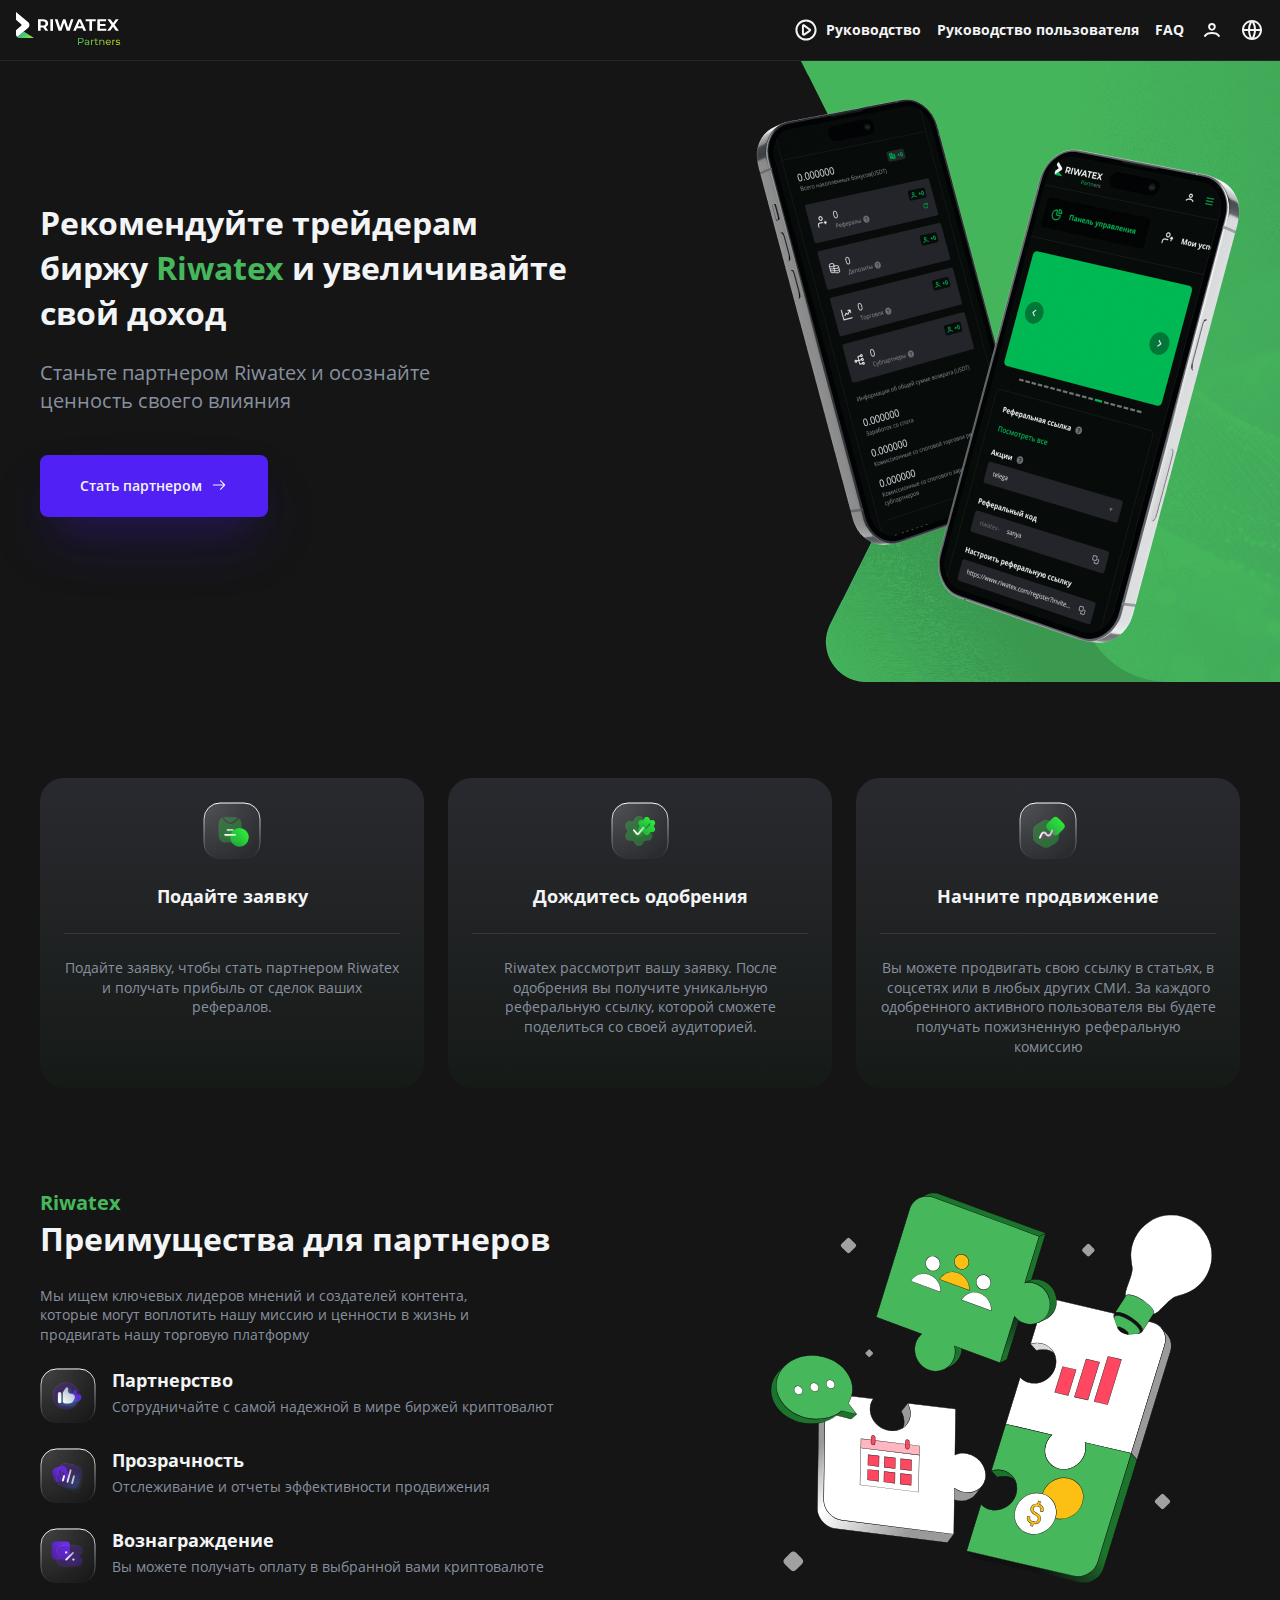
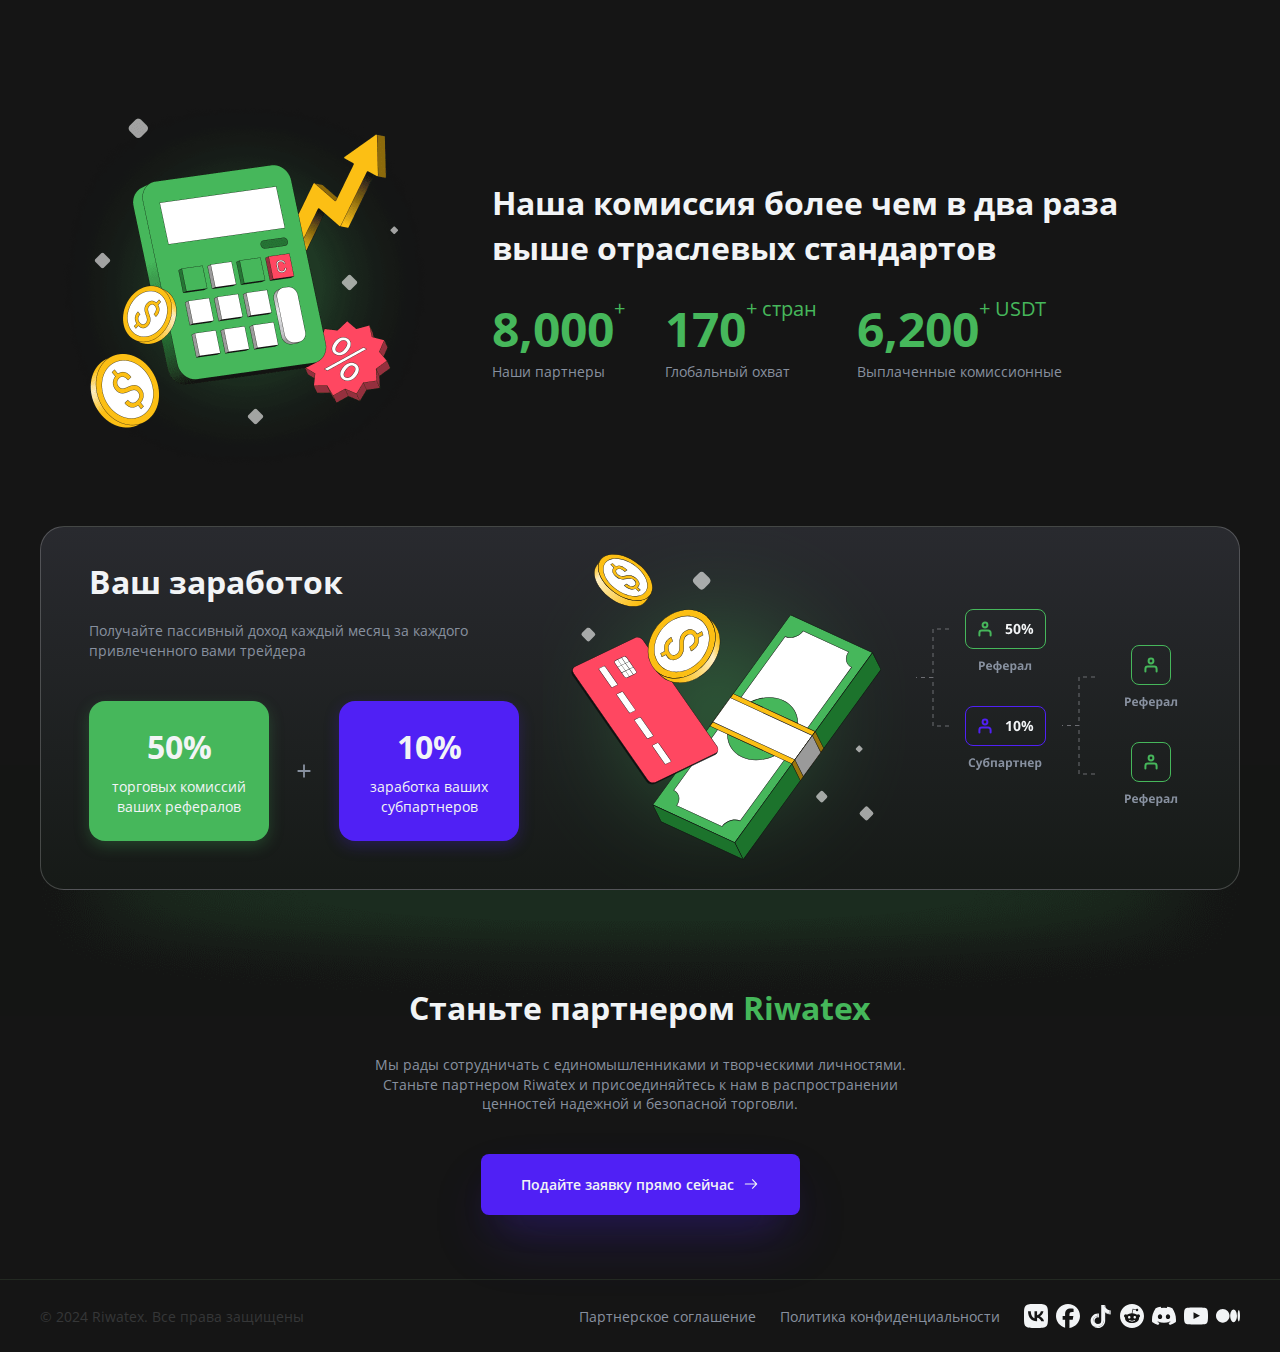
==== commit 95df2791: "новый зеленый фон для первого блока главной" ====
--- a/index.html
+++ b/index.html
@@ -128,7 +128,11 @@
                           </svg></a>
               </div>
             </div>
-            <div class="intro__phones"><img class="intro__img" src="img/intro/phones.png" alt="phones"><img class="intro__bg" src="img/intro/bg-phones.png" alt="bg-phones"><img class="intro__bg--tablet-big" src="img/intro/bg-phones-tablet-big.png" alt="bg-phones"></div>
+            <div class="intro__phones"><img class="intro__img" src="img/intro/phones.png" alt="Телефоны">
+              <picture class="intro__bg">
+                <source srcset="img/intro/bg-phones-tablet-big.png" media="(min-width: 1024px)"><img src="img/intro/bg-phones.png" alt="">
+              </picture>
+            </div>
           </div>
         </div>
         <div class="actions">
--- a/styles/main.min.css
+++ b/styles/main.min.css
@@ -1 +1 @@
-html{line-height:1.15;-webkit-text-size-adjust:100%}details,main{display:block}hr{-webkit-box-sizing:content-box;box-sizing:content-box;height:0;overflow:visible}code,kbd,pre,samp{font-family:monospace,monospace}abbr[title]{border-bottom:none;text-decoration:underline;-webkit-text-decoration:underline dotted;text-decoration:underline dotted}b,strong{font-weight:bolder}sub,sup{line-height:0;position:relative}sub{bottom:-.25em}sup{top:-.5em}button,input,optgroup,select,textarea{font-family:inherit;font-size:100%;line-height:1.15;margin:0}button,input{overflow:visible}button,select{text-transform:none}[type=button],[type=reset],[type=submit],button{-webkit-appearance:button}[type=button]::-moz-focus-inner,[type=reset]::-moz-focus-inner,[type=submit]::-moz-focus-inner,button::-moz-focus-inner{border-style:none;padding:0}[type=button]:-moz-focusring,[type=reset]:-moz-focusring,[type=submit]:-moz-focusring,button:-moz-focusring{outline:ButtonText dotted 1px}legend{-webkit-box-sizing:border-box;box-sizing:border-box;color:inherit;display:table;max-width:100%;white-space:normal}progress{vertical-align:baseline}textarea{overflow:auto}[type=checkbox],[type=radio]{-webkit-box-sizing:border-box;box-sizing:border-box;padding:0}[type=number]::-webkit-inner-spin-button,[type=number]::-webkit-outer-spin-button{height:auto}[type=search]{-webkit-appearance:textfield;outline-offset:-2px}[type=search]::-webkit-search-decoration{-webkit-appearance:none}::-webkit-file-upload-button{-webkit-appearance:button;font:inherit}summary{display:list-item}[hidden],template{display:none}a,abbr,acronym,address,applet,b,big,blockquote,body,caption,center,cite,code,dd,del,dfn,div,dl,dt,em,fieldset,font,form,h1,h2,h3,h4,h5,h6,html,i,iframe,img,ins,kbd,label,legend,li,object,ol,p,pre,q,s,samp,small,span,strike,strong,sub,sup,table,tbody,td,tfoot,th,thead,tr,tt,u,ul,var{margin:0;padding:0;border:0;outline:0;font-size:100%;vertical-align:baseline;background:0 0}ol,ul{list-style:none}blockquote,q{quotes:none}blockquote:after,blockquote:before,q:after,q:before{content:"";content:none}:focus{outline:0}ins{text-decoration:none}del{text-decoration:line-through}table{border-collapse:collapse;border-spacing:0}.itc-select{position:relative;width:100%}.itc-select__toggle{position:relative;display:block;width:100%;padding:16px 12px;font-size:12px;line-height:1.4;background-color:transparent;border:1px solid #363738;border-radius:4px;cursor:pointer;-webkit-user-select:none;-moz-user-select:none;-ms-user-select:none;user-select:none;color:#f2f4f6;-webkit-transition:.1s ease-in-out;transition:.1s ease-in-out}.itc-select__toggle::after{position:absolute;content:"";background-image:initial;background-color:#6d6e73;width:16px;height:16px;right:8px;top:calc(50% - 8px);z-index:2;-webkit-mask-image:url(../img/sprites/sprite.svg#triangle);mask-image:url(../img/sprites/sprite.svg#triangle);-webkit-mask-position:center;mask-position:center;-webkit-mask-repeat:no-repeat;mask-repeat:no-repeat;-webkit-mask-size:cover;mask-size:cover;-webkit-mask-size:14px;mask-size:14px;-webkit-transition:.1s ease-in-out;transition:.1s ease-in-out}.itc-select__toggle:focus{outline:0}.itc-select_show .itc-select__toggle::after{-webkit-transform:rotate(180deg);-ms-transform:rotate(180deg);transform:rotate(180deg)}.itc-select__dropdown{scrollbar-color:#646567;-ms-overflow-style:none;position:absolute;top:100%;right:0;left:0;z-index:2;display:none;max-height:10rem;overflow-y:auto;background-color:#292a2f;border-radius:4px;-webkit-box-shadow:0 0 26.8999996185px 0 rgba(0,0,0,.5294117647);box-shadow:0 0 26.8999996185px 0 rgba(0,0,0,.5294117647)}.itc-select__dropdown::-webkit-scrollbar{width:4px;scrollbar-width:initial}.itc-select__dropdown::-webkit-scrollbar-track{background:0 0}.itc-select__dropdown::-webkit-scrollbar-thumb{background-color:#646567;border-radius:3px}.itc-select_show .itc-select__backdrop,.itc-select_show .itc-select__dropdown{display:block}.itc-select__options{margin:0;padding:0;list-style:none}.itc-select__option{padding:.375rem .75rem}.itc-select__option_selected{background-color:#e1f5fe}.itc-select__option:hover{background-color:#18191c;cursor:pointer;-webkit-transition:background-color .1s ease-in-out;transition:background-color .1s ease-in-out}@font-face{font-family:swiper-icons;src:url("data:application/font-woff;charset=utf-8;base64, [base64]//wADZ2x5ZgAAAywAAADMAAAD2MHtryVoZWFkAAABbAAAADAAAAA2E2+eoWhoZWEAAAGcAAAAHwAAACQC9gDzaG10eAAAAigAAAAZAAAArgJkABFsb2NhAAAC0AAAAFoAAABaFQAUGG1heHAAAAG8AAAAHwAAACAAcABAbmFtZQAAA/gAAAE5AAACXvFdBwlwb3N0AAAFNAAAAGIAAACE5s74hXjaY2BkYGAAYpf5Hu/j+W2+MnAzMYDAzaX6QjD6/4//Bxj5GA8AuRwMYGkAPywL13jaY2BkYGA88P8Agx4j+/8fQDYfA1AEBWgDAIB2BOoAeNpjYGRgYNBh4GdgYgABEMnIABJzYNADCQAACWgAsQB42mNgYfzCOIGBlYGB0YcxjYGBwR1Kf2WQZGhhYGBiYGVmgAFGBiQQkOaawtDAoMBQxXjg/wEGPcYDDA4wNUA2CCgwsAAAO4EL6gAAeNpj2M0gyAACqxgGNWBkZ2D4/wMA+xkDdgAAAHjaY2BgYGaAYBkGRgYQiAHyGMF8FgYHIM3DwMHABGQrMOgyWDLEM1T9/w8UBfEMgLzE////P/5//f/V/xv+r4eaAAeMbAxwIUYmIMHEgKYAYjUcsDAwsLKxc3BycfPw8jEQA/[base64]/uznmfPFBNODM2K7MTQ45YEAZqGP81AmGGcF3iPqOop0r1SPTaTbVkfUe4HXj97wYE+yNwWYxwWu4v1ugWHgo3S1XdZEVqWM7ET0cfnLGxWfkgR42o2PvWrDMBSFj/IHLaF0zKjRgdiVMwScNRAoWUoH78Y2icB/yIY09An6AH2Bdu/UB+yxopYshQiEvnvu0dURgDt8QeC8PDw7Fpji3fEA4z/PEJ6YOB5hKh4dj3EvXhxPqH/SKUY3rJ7srZ4FZnh1PMAtPhwP6fl2PMJMPDgeQ4rY8YT6Gzao0eAEA409DuggmTnFnOcSCiEiLMgxCiTI6Cq5DZUd3Qmp10vO0LaLTd2cjN4fOumlc7lUYbSQcZFkutRG7g6JKZKy0RmdLY680CDnEJ+UMkpFFe1RN7nxdVpXrC4aTtnaurOnYercZg2YVmLN/d/gczfEimrE/fs/bOuq29Zmn8tloORaXgZgGa78yO9/cnXm2BpaGvq25Dv9S4E9+5SIc9PqupJKhYFSSl47+Qcr1mYNAAAAeNptw0cKwkAAAMDZJA8Q7OUJvkLsPfZ6zFVERPy8qHh2YER+3i/BP83vIBLLySsoKimrqKqpa2hp6+jq6RsYGhmbmJqZSy0sraxtbO3sHRydnEMU4uR6yx7JJXveP7WrDycAAAAAAAH//wACeNpjYGRgYOABYhkgZgJCZgZNBkYGLQZtIJsFLMYAAAw3ALgAeNolizEKgDAQBCchRbC2sFER0YD6qVQiBCv/H9ezGI6Z5XBAw8CBK/m5iQQVauVbXLnOrMZv2oLdKFa8Pjuru2hJzGabmOSLzNMzvutpB3N42mNgZGBg4GKQYzBhYMxJLMlj4GBgAYow/P/PAJJhLM6sSoWKfWCAAwDAjgbRAAB42mNgYGBkAIIbCZo5IPrmUn0hGA0AO8EFTQAA");font-weight:400;font-style:normal}:root{--swiper-theme-color:#007aff;--swiper-navigation-size:44px}:host{position:relative;display:block;margin-left:auto;margin-right:auto;z-index:1}.swiper{margin-left:auto;margin-right:auto;position:relative;overflow:hidden;list-style:none;padding:0;z-index:1;display:block}.swiper-vertical>.swiper-wrapper{-webkit-box-orient:vertical;-webkit-box-direction:normal;-ms-flex-direction:column;flex-direction:column}.swiper-wrapper{position:relative;width:100%;height:100%;z-index:1;display:-webkit-box;display:-ms-flexbox;display:flex;-webkit-transition-property:-webkit-transform;transition-property:transform,-webkit-transform;-webkit-transition-timing-function:var(--swiper-wrapper-transition-timing-function,initial);transition-timing-function:var(--swiper-wrapper-transition-timing-function,initial);-webkit-box-sizing:content-box;box-sizing:content-box}.swiper-android .swiper-slide,.swiper-ios .swiper-slide,.swiper-wrapper{-webkit-transform:translate3d(0,0,0);transform:translate3d(0,0,0)}.swiper-horizontal{-ms-touch-action:pan-y;touch-action:pan-y}.swiper-vertical{-ms-touch-action:pan-x;touch-action:pan-x}.swiper-slide{-ms-flex-negative:0;flex-shrink:0;width:100%;height:100%;position:relative;-webkit-transition-property:-webkit-transform;transition-property:transform,-webkit-transform;display:block}.swiper-slide-invisible-blank{visibility:hidden}.swiper-autoheight,.swiper-autoheight .swiper-slide{height:auto}.swiper-autoheight .swiper-wrapper{-webkit-box-align:start;-ms-flex-align:start;align-items:flex-start;-webkit-transition-property:height,-webkit-transform;transition-property:transform,height,-webkit-transform}.swiper-backface-hidden .swiper-slide{-webkit-transform:translateZ(0);transform:translateZ(0);-webkit-backface-visibility:hidden;backface-visibility:hidden}.swiper-3d.swiper-css-mode .swiper-wrapper{-webkit-perspective:1200px;perspective:1200px}.swiper-3d .swiper-wrapper{-webkit-transform-style:preserve-3d;transform-style:preserve-3d}.swiper-3d{-webkit-perspective:1200px;perspective:1200px}.swiper-3d .swiper-cube-shadow,.swiper-3d .swiper-slide{-webkit-transform-style:preserve-3d;transform-style:preserve-3d}.swiper-css-mode>.swiper-wrapper{overflow:auto;scrollbar-width:none;-ms-overflow-style:none}.swiper-css-mode>.swiper-wrapper::-webkit-scrollbar{display:none}.swiper-css-mode>.swiper-wrapper>.swiper-slide{scroll-snap-align:start start}.swiper-css-mode.swiper-horizontal>.swiper-wrapper{-ms-scroll-snap-type:x mandatory;scroll-snap-type:x mandatory}.swiper-css-mode.swiper-vertical>.swiper-wrapper{-ms-scroll-snap-type:y mandatory;scroll-snap-type:y mandatory}.swiper-css-mode.swiper-free-mode>.swiper-wrapper{-ms-scroll-snap-type:none;scroll-snap-type:none}.swiper-css-mode.swiper-free-mode>.swiper-wrapper>.swiper-slide{scroll-snap-align:none}.swiper-css-mode.swiper-centered>.swiper-wrapper::before{content:"";-ms-flex-negative:0;flex-shrink:0;-webkit-box-ordinal-group:10000;-ms-flex-order:9999;order:9999}.swiper-css-mode.swiper-centered>.swiper-wrapper>.swiper-slide{scroll-snap-align:center center;scroll-snap-stop:always}.swiper-css-mode.swiper-centered.swiper-horizontal>.swiper-wrapper>.swiper-slide:first-child{-webkit-margin-start:var(--swiper-centered-offset-before);margin-inline-start:var(--swiper-centered-offset-before)}.swiper-css-mode.swiper-centered.swiper-horizontal>.swiper-wrapper::before{height:100%;min-height:1px;width:var(--swiper-centered-offset-after)}.swiper-css-mode.swiper-centered.swiper-vertical>.swiper-wrapper>.swiper-slide:first-child{-webkit-margin-before:var(--swiper-centered-offset-before);margin-block-start:var(--swiper-centered-offset-before)}.swiper-css-mode.swiper-centered.swiper-vertical>.swiper-wrapper::before{width:100%;min-width:1px;height:var(--swiper-centered-offset-after)}.swiper-3d .swiper-slide-shadow,.swiper-3d .swiper-slide-shadow-bottom,.swiper-3d .swiper-slide-shadow-left,.swiper-3d .swiper-slide-shadow-right,.swiper-3d .swiper-slide-shadow-top{position:absolute;left:0;top:0;width:100%;height:100%;pointer-events:none;z-index:10}.swiper-3d .swiper-slide-shadow{background:rgba(0,0,0,.15)}.swiper-3d .swiper-slide-shadow-left{background-image:-webkit-gradient(linear,right top,left top,from(rgba(0,0,0,.5)),to(rgba(0,0,0,0)));background-image:linear-gradient(to left,rgba(0,0,0,.5),rgba(0,0,0,0))}.swiper-3d .swiper-slide-shadow-right{background-image:-webkit-gradient(linear,left top,right top,from(rgba(0,0,0,.5)),to(rgba(0,0,0,0)));background-image:linear-gradient(to right,rgba(0,0,0,.5),rgba(0,0,0,0))}.swiper-3d .swiper-slide-shadow-top{background-image:-webkit-gradient(linear,left bottom,left top,from(rgba(0,0,0,.5)),to(rgba(0,0,0,0)));background-image:linear-gradient(to top,rgba(0,0,0,.5),rgba(0,0,0,0))}.swiper-3d .swiper-slide-shadow-bottom{background-image:-webkit-gradient(linear,left top,left bottom,from(rgba(0,0,0,.5)),to(rgba(0,0,0,0)));background-image:linear-gradient(to bottom,rgba(0,0,0,.5),rgba(0,0,0,0))}.swiper-lazy-preloader{width:42px;height:42px;position:absolute;left:50%;top:50%;margin-left:-21px;margin-top:-21px;z-index:10;-webkit-transform-origin:50%;-ms-transform-origin:50%;transform-origin:50%;-webkit-box-sizing:border-box;box-sizing:border-box;border:4px solid var(--swiper-preloader-color,var(--swiper-theme-color));border-radius:50%;border-top-color:transparent}.swiper-watch-progress .swiper-slide-visible .swiper-lazy-preloader,.swiper:not(.swiper-watch-progress) .swiper-lazy-preloader{-webkit-animation:1s linear infinite swiper-preloader-spin;animation:1s linear infinite swiper-preloader-spin}.swiper-lazy-preloader-white{--swiper-preloader-color:#fff}.swiper-lazy-preloader-black{--swiper-preloader-color:#000}@-webkit-keyframes swiper-preloader-spin{0%{-webkit-transform:rotate(0);transform:rotate(0)}100%{-webkit-transform:rotate(360deg);transform:rotate(360deg)}}@keyframes swiper-preloader-spin{0%{-webkit-transform:rotate(0);transform:rotate(0)}100%{-webkit-transform:rotate(360deg);transform:rotate(360deg)}}.swiper-virtual .swiper-slide{-webkit-backface-visibility:hidden;-webkit-transform:translateZ(0);transform:translateZ(0)}.swiper-virtual.swiper-css-mode .swiper-wrapper::after{content:"";position:absolute;left:0;top:0;pointer-events:none}.swiper-virtual.swiper-css-mode.swiper-horizontal .swiper-wrapper::after{height:1px;width:var(--swiper-virtual-size)}.swiper-virtual.swiper-css-mode.swiper-vertical .swiper-wrapper::after{width:1px;height:var(--swiper-virtual-size)}.swiper-button-next,.swiper-button-prev{position:absolute;top:var(--swiper-navigation-top-offset,50%);width:calc(var(--swiper-navigation-size)/ 44 * 27);height:var(--swiper-navigation-size);margin-top:calc(0px - var(--swiper-navigation-size)/ 2);cursor:pointer;display:-webkit-box;display:-ms-flexbox;display:flex;-webkit-box-align:center;-ms-flex-align:center;align-items:center;-webkit-box-pack:center;-ms-flex-pack:center;justify-content:center;color:var(--swiper-navigation-color,var(--swiper-theme-color))}.swiper-button-next.swiper-button-disabled,.swiper-button-prev.swiper-button-disabled{opacity:.35;cursor:auto;pointer-events:none}.swiper-button-next.swiper-button-hidden,.swiper-button-prev.swiper-button-hidden{opacity:0;cursor:auto;pointer-events:none}.swiper-navigation-disabled .swiper-button-next,.swiper-navigation-disabled .swiper-button-prev{display:none!important}.swiper-button-next svg,.swiper-button-prev svg{width:100%;height:100%;-o-object-fit:contain;object-fit:contain;-webkit-transform-origin:center;-ms-transform-origin:center;transform-origin:center}.swiper-rtl .swiper-button-next svg,.swiper-rtl .swiper-button-prev svg{-webkit-transform:rotate(180deg);-ms-transform:rotate(180deg);transform:rotate(180deg)}.swiper-button-prev,.swiper-rtl .swiper-button-next{left:var(--swiper-navigation-sides-offset,10px);right:auto}.swiper-button-lock{display:none}.swiper-button-next:after,.swiper-button-prev:after{font-family:swiper-icons;font-size:var(--swiper-navigation-size);text-transform:none!important;letter-spacing:0;font-variant:initial;line-height:1}.swiper-button-prev:after,.swiper-rtl .swiper-button-next:after{content:"prev"}.swiper-button-next,.swiper-rtl .swiper-button-prev{right:var(--swiper-navigation-sides-offset,10px);left:auto}.swiper-button-next:after,.swiper-rtl .swiper-button-prev:after{content:"next"}.swiper-pagination{position:absolute;text-align:center;-webkit-transition:opacity .3s;transition:opacity .3s;-webkit-transform:translate3d(0,0,0);transform:translate3d(0,0,0);z-index:10}.swiper-pagination.swiper-pagination-hidden{opacity:0}.swiper-pagination-disabled>.swiper-pagination,.swiper-pagination.swiper-pagination-disabled{display:none!important}.swiper-horizontal>.swiper-pagination-bullets,.swiper-pagination-bullets.swiper-pagination-horizontal,.swiper-pagination-custom,.swiper-pagination-fraction{bottom:var(--swiper-pagination-bottom,8px);top:var(--swiper-pagination-top,auto);left:0;width:100%}.swiper-pagination-bullets-dynamic{overflow:hidden;font-size:0}.swiper-pagination-bullets-dynamic .swiper-pagination-bullet{-webkit-transform:scale(.33);-ms-transform:scale(.33);transform:scale(.33);position:relative}.swiper-pagination-bullets-dynamic .swiper-pagination-bullet-active,.swiper-pagination-bullets-dynamic .swiper-pagination-bullet-active-main{-webkit-transform:scale(1);-ms-transform:scale(1);transform:scale(1)}.swiper-pagination-bullets-dynamic .swiper-pagination-bullet-active-prev{-webkit-transform:scale(.66);-ms-transform:scale(.66);transform:scale(.66)}.swiper-pagination-bullets-dynamic .swiper-pagination-bullet-active-prev-prev{-webkit-transform:scale(.33);-ms-transform:scale(.33);transform:scale(.33)}.swiper-pagination-bullets-dynamic .swiper-pagination-bullet-active-next{-webkit-transform:scale(.66);-ms-transform:scale(.66);transform:scale(.66)}.swiper-pagination-bullets-dynamic .swiper-pagination-bullet-active-next-next{-webkit-transform:scale(.33);-ms-transform:scale(.33);transform:scale(.33)}.swiper-pagination-bullet{width:var(--swiper-pagination-bullet-width,var(--swiper-pagination-bullet-size,8px));height:var(--swiper-pagination-bullet-height,var(--swiper-pagination-bullet-size,8px));display:inline-block;border-radius:var(--swiper-pagination-bullet-border-radius,50%);background:var(--swiper-pagination-bullet-inactive-color,#000);opacity:var(--swiper-pagination-bullet-inactive-opacity,.2)}button.swiper-pagination-bullet{border:none;margin:0;padding:0;-webkit-box-shadow:none;box-shadow:none;-webkit-appearance:none;-moz-appearance:none;appearance:none}.swiper-pagination-clickable .swiper-pagination-bullet{cursor:pointer}.swiper-pagination-bullet:only-child{display:none!important}.swiper-pagination-bullet-active{opacity:var(--swiper-pagination-bullet-opacity,1);background:var(--swiper-pagination-color,var(--swiper-theme-color))}.swiper-pagination-vertical.swiper-pagination-bullets,.swiper-vertical>.swiper-pagination-bullets{right:var(--swiper-pagination-right,8px);left:var(--swiper-pagination-left,auto);top:50%;-webkit-transform:translate3d(0,-50%,0);transform:translate3d(0,-50%,0)}.swiper-pagination-vertical.swiper-pagination-bullets .swiper-pagination-bullet,.swiper-vertical>.swiper-pagination-bullets .swiper-pagination-bullet{margin:var(--swiper-pagination-bullet-vertical-gap,6px) 0;display:block}.swiper-pagination-vertical.swiper-pagination-bullets.swiper-pagination-bullets-dynamic,.swiper-vertical>.swiper-pagination-bullets.swiper-pagination-bullets-dynamic{top:50%;-webkit-transform:translateY(-50%);-ms-transform:translateY(-50%);transform:translateY(-50%);width:8px}.swiper-pagination-vertical.swiper-pagination-bullets.swiper-pagination-bullets-dynamic .swiper-pagination-bullet,.swiper-vertical>.swiper-pagination-bullets.swiper-pagination-bullets-dynamic .swiper-pagination-bullet{display:inline-block;-webkit-transition:top .2s,-webkit-transform .2s;transition:transform .2s,top .2s,-webkit-transform .2s}.swiper-horizontal>.swiper-pagination-bullets .swiper-pagination-bullet,.swiper-pagination-horizontal.swiper-pagination-bullets .swiper-pagination-bullet{margin:0 var(--swiper-pagination-bullet-horizontal-gap,4px)}.swiper-horizontal>.swiper-pagination-bullets.swiper-pagination-bullets-dynamic,.swiper-pagination-horizontal.swiper-pagination-bullets.swiper-pagination-bullets-dynamic{left:50%;-webkit-transform:translateX(-50%);-ms-transform:translateX(-50%);transform:translateX(-50%);white-space:nowrap}.swiper-horizontal>.swiper-pagination-bullets.swiper-pagination-bullets-dynamic .swiper-pagination-bullet,.swiper-pagination-horizontal.swiper-pagination-bullets.swiper-pagination-bullets-dynamic .swiper-pagination-bullet{-webkit-transition:left .2s,-webkit-transform .2s;transition:transform .2s,left .2s,-webkit-transform .2s}.swiper-horizontal.swiper-rtl>.swiper-pagination-bullets-dynamic .swiper-pagination-bullet{-webkit-transition:right .2s,-webkit-transform .2s;transition:transform .2s,right .2s,-webkit-transform .2s}.swiper-pagination-fraction{color:var(--swiper-pagination-fraction-color,inherit)}.swiper-pagination-progressbar{background:var(--swiper-pagination-progressbar-bg-color,rgba(0,0,0,.25));position:absolute}.swiper-pagination-progressbar .swiper-pagination-progressbar-fill{background:var(--swiper-pagination-color,var(--swiper-theme-color));position:absolute;left:0;top:0;width:100%;height:100%;-webkit-transform:scale(0);-ms-transform:scale(0);transform:scale(0);-webkit-transform-origin:left top;-ms-transform-origin:left top;transform-origin:left top}.swiper-rtl .swiper-pagination-progressbar .swiper-pagination-progressbar-fill{-webkit-transform-origin:right top;-ms-transform-origin:right top;transform-origin:right top}.swiper-horizontal>.swiper-pagination-progressbar,.swiper-pagination-progressbar.swiper-pagination-horizontal,.swiper-pagination-progressbar.swiper-pagination-vertical.swiper-pagination-progressbar-opposite,.swiper-vertical>.swiper-pagination-progressbar.swiper-pagination-progressbar-opposite{width:100%;height:var(--swiper-pagination-progressbar-size,4px);left:0;top:0}.swiper-horizontal>.swiper-pagination-progressbar.swiper-pagination-progressbar-opposite,.swiper-pagination-progressbar.swiper-pagination-horizontal.swiper-pagination-progressbar-opposite,.swiper-pagination-progressbar.swiper-pagination-vertical,.swiper-vertical>.swiper-pagination-progressbar{width:var(--swiper-pagination-progressbar-size,4px);height:100%;left:0;top:0}.swiper-pagination-lock{display:none}.swiper-scrollbar{border-radius:var(--swiper-scrollbar-border-radius,10px);position:relative;-ms-touch-action:none;touch-action:none;background:var(--swiper-scrollbar-bg-color,rgba(0,0,0,.1))}.swiper-scrollbar-disabled>.swiper-scrollbar,.swiper-scrollbar.swiper-scrollbar-disabled{display:none!important}.swiper-horizontal>.swiper-scrollbar,.swiper-scrollbar.swiper-scrollbar-horizontal{position:absolute;left:var(--swiper-scrollbar-sides-offset,1%);bottom:var(--swiper-scrollbar-bottom,4px);top:var(--swiper-scrollbar-top,auto);z-index:50;height:var(--swiper-scrollbar-size,4px);width:calc(100% - 2 * var(--swiper-scrollbar-sides-offset,1%))}.swiper-scrollbar.swiper-scrollbar-vertical,.swiper-vertical>.swiper-scrollbar{position:absolute;left:var(--swiper-scrollbar-left,auto);right:var(--swiper-scrollbar-right,4px);top:var(--swiper-scrollbar-sides-offset,1%);z-index:50;width:var(--swiper-scrollbar-size,4px);height:calc(100% - 2 * var(--swiper-scrollbar-sides-offset,1%))}.swiper-scrollbar-drag{height:100%;width:100%;position:relative;background:var(--swiper-scrollbar-drag-bg-color,rgba(0,0,0,.5));border-radius:var(--swiper-scrollbar-border-radius,10px);left:0;top:0}.swiper-scrollbar-cursor-drag{cursor:move}.swiper-scrollbar-lock{display:none}.swiper-zoom-container{width:100%;height:100%;display:-webkit-box;display:-ms-flexbox;display:flex;-webkit-box-pack:center;-ms-flex-pack:center;justify-content:center;-webkit-box-align:center;-ms-flex-align:center;align-items:center;text-align:center}.swiper-zoom-container>canvas,.swiper-zoom-container>img,.swiper-zoom-container>svg{max-width:100%;max-height:100%;-o-object-fit:contain;object-fit:contain}.swiper-slide-zoomed{cursor:move;-ms-touch-action:none;touch-action:none}.swiper .swiper-notification{position:absolute;left:0;top:0;pointer-events:none;opacity:0;z-index:-1000}.swiper-free-mode>.swiper-wrapper{-webkit-transition-timing-function:ease-out;transition-timing-function:ease-out;margin:0 auto}.swiper-grid>.swiper-wrapper{-ms-flex-wrap:wrap;flex-wrap:wrap}.swiper-grid-column>.swiper-wrapper{-ms-flex-wrap:wrap;flex-wrap:wrap;-webkit-box-orient:vertical;-webkit-box-direction:normal;-ms-flex-direction:column;flex-direction:column}.swiper-fade.swiper-free-mode .swiper-slide{-webkit-transition-timing-function:ease-out;transition-timing-function:ease-out}.swiper-fade .swiper-slide{pointer-events:none;-webkit-transition-property:opacity;transition-property:opacity}.swiper-fade .swiper-slide .swiper-slide{pointer-events:none}.swiper-fade .swiper-slide-active,.swiper-fade .swiper-slide-active .swiper-slide-active{pointer-events:auto}.swiper-cube{overflow:visible}.swiper-cube .swiper-slide{pointer-events:none;-webkit-backface-visibility:hidden;backface-visibility:hidden;z-index:1;visibility:hidden;-webkit-transform-origin:0 0;-ms-transform-origin:0 0;transform-origin:0 0;width:100%;height:100%}.swiper-cube .swiper-slide .swiper-slide{pointer-events:none}.swiper-cube.swiper-rtl .swiper-slide{-webkit-transform-origin:100% 0;-ms-transform-origin:100% 0;transform-origin:100% 0}.swiper-cube .swiper-slide-active,.swiper-cube .swiper-slide-active .swiper-slide-active{pointer-events:auto}.swiper-cube .swiper-slide-active,.swiper-cube .swiper-slide-next,.swiper-cube .swiper-slide-prev{pointer-events:auto;visibility:visible}.swiper-cube .swiper-cube-shadow{position:absolute;left:0;bottom:0;width:100%;height:100%;opacity:.6;z-index:0}.swiper-cube .swiper-cube-shadow:before{content:"";background:#000;position:absolute;left:0;top:0;bottom:0;right:0;-webkit-filter:blur(50px);filter:blur(50px)}.swiper-cube .swiper-slide-next+.swiper-slide{pointer-events:auto;visibility:visible}.swiper-cube .swiper-slide-shadow-cube.swiper-slide-shadow-bottom,.swiper-cube .swiper-slide-shadow-cube.swiper-slide-shadow-left,.swiper-cube .swiper-slide-shadow-cube.swiper-slide-shadow-right,.swiper-cube .swiper-slide-shadow-cube.swiper-slide-shadow-top{z-index:0;-webkit-backface-visibility:hidden;backface-visibility:hidden}.swiper-flip{overflow:visible}.swiper-flip .swiper-slide{pointer-events:none;-webkit-backface-visibility:hidden;backface-visibility:hidden;z-index:1}.swiper-flip .swiper-slide .swiper-slide{pointer-events:none}.swiper-flip .swiper-slide-active,.swiper-flip .swiper-slide-active .swiper-slide-active{pointer-events:auto}.swiper-flip .swiper-slide-shadow-flip.swiper-slide-shadow-bottom,.swiper-flip .swiper-slide-shadow-flip.swiper-slide-shadow-left,.swiper-flip .swiper-slide-shadow-flip.swiper-slide-shadow-right,.swiper-flip .swiper-slide-shadow-flip.swiper-slide-shadow-top{z-index:0;-webkit-backface-visibility:hidden;backface-visibility:hidden}.swiper-creative .swiper-slide{-webkit-backface-visibility:hidden;backface-visibility:hidden;overflow:hidden;-webkit-transition-property:opacity,height,-webkit-transform;transition-property:transform,opacity,height,-webkit-transform}.swiper-cards{overflow:visible}.swiper-cards .swiper-slide{-webkit-transform-origin:center bottom;-ms-transform-origin:center bottom;transform-origin:center bottom;-webkit-backface-visibility:hidden;backface-visibility:hidden;overflow:hidden}@font-face{font-family:"Open Sans";src:url(../fonts/OpenSans-SemiBold.woff2) format("woff2"),url(../fonts/OpenSans-SemiBold.woff) format("woff"),url(../fonts/OpenSans-SemiBold.ttf) format("truetype");font-weight:600;font-style:normal;font-display:swap}@font-face{font-family:"Open Sans";src:url(../fonts/OpenSans-ExtraBoldItalic.woff2) format("woff2"),url(../fonts/OpenSans-ExtraBoldItalic.woff) format("woff"),url(../fonts/OpenSans-ExtraBoldItalic.ttf) format("truetype");font-weight:700;font-style:italic;font-display:swap}@font-face{font-family:"Open Sans";src:url(../fonts/OpenSans-MediumItalic.woff2) format("woff2"),url(../fonts/OpenSans-MediumItalic.woff) format("woff"),url(../fonts/OpenSans-MediumItalic.ttf) format("truetype");font-weight:500;font-style:italic;font-display:swap}@font-face{font-family:"Open Sans";src:url(../fonts/OpenSans-BoldItalic.woff2) format("woff2"),url(../fonts/OpenSans-BoldItalic.woff) format("woff"),url(../fonts/OpenSans-BoldItalic.ttf) format("truetype");font-weight:700;font-style:italic;font-display:swap}@font-face{font-family:"Open Sans";src:url(../fonts/OpenSans-Regular.woff2) format("woff2"),url(../fonts/OpenSans-Regular.woff) format("woff"),url(../fonts/OpenSans-Regular.ttf) format("truetype");font-weight:400;font-style:normal;font-display:swap}@font-face{font-family:"Open Sans";src:url(../fonts/OpenSans-LightItalic.woff2) format("woff2"),url(../fonts/OpenSans-LightItalic.woff) format("woff"),url(../fonts/OpenSans-LightItalic.ttf) format("truetype");font-weight:300;font-style:italic;font-display:swap}@font-face{font-family:"Open Sans";src:url(../fonts/OpenSans-Italic.woff2) format("woff2"),url(../fonts/OpenSans-Italic.woff) format("woff"),url(../fonts/OpenSans-Italic.ttf) format("truetype");font-weight:400;font-style:italic;font-display:swap}@font-face{font-family:"Open Sans";src:url(../fonts/OpenSans-Medium.woff2) format("woff2"),url(../fonts/OpenSans-Medium.woff) format("woff"),url(../fonts/OpenSans-Medium.ttf) format("truetype");font-weight:500;font-style:normal;font-display:swap}@font-face{font-family:"Open Sans";src:url(../fonts/OpenSans-ExtraBold.woff2) format("woff2"),url(../fonts/OpenSans-ExtraBold.woff) format("woff"),url(../fonts/OpenSans-ExtraBold.ttf) format("truetype");font-weight:700;font-style:normal;font-display:swap}@font-face{font-family:"Open Sans";src:url(../fonts/OpenSans-Bold.woff2) format("woff2"),url(../fonts/OpenSans-Bold.woff) format("woff"),url(../fonts/OpenSans-Bold.ttf) format("truetype");font-weight:700;font-style:normal;font-display:swap}@font-face{font-family:"Open Sans";src:url(../fonts/OpenSans-SemiBoldItalic.woff2) format("woff2"),url(../fonts/OpenSans-SemiBoldItalic.woff) format("woff"),url(../fonts/OpenSans-SemiBoldItalic.ttf) format("truetype");font-weight:600;font-style:italic;font-display:swap}@font-face{font-family:"Open Sans";src:url(../fonts/OpenSans-Light.woff2) format("woff2"),url(../fonts/OpenSans-Light.woff) format("woff"),url(../fonts/OpenSans-Light.ttf) format("truetype");font-weight:300;font-style:normal;font-display:swap}html{font-size:10px}body{font-family:"Open Sans",-apple-system,BlinkMacSystemFont,Segoe UI,Roboto,Helvetica Neue,Helvetica,Arial,sans-serif;font-size:14px;-webkit-font-feature-settings:"tnum";font-feature-settings:"tnum";font-variant:tabular-nums;line-height:1.4;overflow-x:hidden}.wrapper{overflow:hidden;min-height:100vh;min-height:100dvh;display:-webkit-box;display:-ms-flexbox;display:flex;-webkit-box-orient:vertical;-webkit-box-direction:normal;-ms-flex-direction:column;flex-direction:column;background-color:#151515;color:#fff}.container{padding:0 1.5rem;width:100%;max-width:120rem;margin:0 auto;-webkit-box-sizing:border-box;box-sizing:border-box}@media (min-width:768px){.container{padding:0 2rem}}@media (min-width:1280px){.container{padding:0}}.container--flex{display:-webkit-box;display:-ms-flexbox;display:flex;-webkit-box-align:center;-ms-flex-align:center;align-items:center}.main{-webkit-box-flex:1;-ms-flex:1 0 auto;flex:1 0 auto}.swiper-button-next,.swiper-button-prev{width:43px;height:43px;background-color:rgba(8,10,17,.698);border-radius:50%;background-image:url(../img/sprites/sprite.svg#slider-arrow);background-position:center;background-repeat:no-repeat;background-size:60px;z-index:2}.swiper-button-next::after,.swiper-button-prev::after{display:none}.swiper-button-prev{-webkit-transform:rotate(180deg);-ms-transform:rotate(180deg);transform:rotate(180deg)}*{-webkit-box-sizing:border-box;box-sizing:border-box}img,svg{max-width:100%;max-height:100%;display:block}a{color:inherit;text-decoration:none}.link-btn{display:block;font-weight:700;font-size:1.4rem;line-height:140%;text-align:center;color:#f2f4f6;border-radius:.4rem;padding:.6rem 1.2rem;outline:0}.link-btn--simple{border:1px solid #6d6e73;background:0 0}.link-btn--green{background:#46b75b;border:0}.btn{display:block;border-radius:4px;padding:6px 15px;background-color:#46b75b;white-space:nowrap;font-size:14px;line-height:1.4;text-align:center;color:#f2f4f6;width:100%;border:1px solid transparent;outline:0;cursor:pointer}@media (hover:hover){.btn:not(:disabled){-webkit-transition:.1s linear;transition:.1s linear}.btn:not(:disabled):hover{background-color:#258d3d}}.btn:disabled{pointer-events:none;cursor:not-allowed;background-color:#292a2f;color:#555c63}.btn.disabled{pointer-events:none;cursor:not-allowed;background-color:#292a2f;color:#555c63}.btn--wide{width:100%;padding:13px 15px;font-size:16px;line-height:1.3;white-space:wrap}.btn--center{display:inline-block;font-size:16px;width:auto;padding:12px 30px}.btn--small{width:auto;min-width:60px;padding:4px 12px;font-size:12px;line-height:2}.btn--transparent{border:1px solid #a2a9b6;background-color:transparent;color:#fff}.btn--red{border:1px solid #ff4761;background-color:transparent;color:#ff4761}@media (hover:hover){.btn--transparent:not(:disabled){-webkit-transition:.1s linear;transition:.1s linear}.btn--transparent:not(:disabled):hover{opacity:.8;border:1px solid #a2a9b6;background-color:transparent}.btn--red:not(:disabled){-webkit-transition:.1s linear;transition:.1s linear}.btn--red:not(:disabled):hover{background-color:#ff4761;color:#fff}}.btn-index{background:#5020f5;border:1px solid transparent;outline:0;display:-webkit-box;display:-ms-flexbox;display:flex;-webkit-box-pack:center;-ms-flex-pack:center;justify-content:center;font-weight:600;font-size:1.4rem;line-height:140%;color:#f2f4f6;padding:2rem 0;width:100%;border-radius:.8rem;-webkit-box-shadow:0 18px 36px -18px rgba(80,32,245,.25),0 30px 60px -12px rgba(80,32,245,.25);box-shadow:0 18px 36px -18px rgba(80,32,245,.25),0 30px 60px -12px rgba(80,32,245,.25);margin-bottom:6.4rem}.btn-index svg{width:1.8rem;height:1.8rem;margin-left:.8rem}.title{font-weight:700;font-size:2.6rem;line-height:140%;text-align:center;color:#f2f4f6;margin-bottom:2.4rem}@media (min-width:768px){.title{font-size:3.2rem}}.title span{color:#46b75b}.input{padding:12px 16px;font-size:12px;border:1px solid #363738;background-color:transparent;color:#f2f4f6;border-radius:4px;width:100%}.input__eye{content:"";position:absolute;-webkit-mask-image:url(../img/sprites/sprite.svg#eye-open2);mask-image:url(../img/sprites/sprite.svg#eye-open2);-webkit-mask-position:center;mask-position:center;-webkit-mask-repeat:no-repeat;mask-repeat:no-repeat;-webkit-mask-size:cover;mask-size:cover;right:16px;top:12px;width:16px;height:16px;background-color:#6d6e73;z-index:2;padding:0;border:0;cursor:pointer}.input__eye.active{-webkit-mask-image:url(../img/sprites/sprite.svg#eye-closed2);mask-image:url(../img/sprites/sprite.svg#eye-closed2);-webkit-mask-position:center;mask-position:center;-webkit-mask-repeat:no-repeat;mask-repeat:no-repeat;-webkit-mask-size:cover;mask-size:cover}@media (hover:hover){.btn-index{-webkit-transition:.1s linear;transition:.1s linear}.btn-index:hover{-webkit-box-shadow:initial;box-shadow:initial;background-color:#3f19c0}.input__eye{-webkit-transition:.1s linear;transition:.1s linear}.input__eye:hover{background-color:#87909f}}.input.error{border:1px solid #ff4761}.input::-webkit-input-placeholder{color:#67686b}.input::-moz-placeholder{color:#67686b}.input:-ms-input-placeholder{color:#67686b}.input::-ms-input-placeholder{color:#67686b}.input::placeholder{color:#67686b}.input:focus-visible{border:1px solid #6d6e73}.input__label{font-weight:700;font-size:14px}.input__label span{color:#ff4761}.input__text{margin-top:8px;color:#87909f;font-size:12px}.input__text a{color:#46b75b}.input__block{margin-top:24px}.input__wrap{margin-top:8px;position:relative}.input__wrap--flex{display:-webkit-box;display:-ms-flexbox;display:flex;-webkit-box-align:center;-ms-flex-align:center;align-items:center;gap:8px}.input__code{color:#46b75b;border:0;background-color:unset;font-size:12px;font-weight:700;position:absolute;right:16px;top:13px;padding:0;z-index:2;cursor:pointer}.input__code.disabled,.input__code:disabled{color:#a2a9b6;cursor:auto}.input__error{margin-top:8px;font-size:12px;color:#ff4761;display:none}.input__hint{margin-top:8px}.input__hint ul{font-size:10px;padding:8px;background-color:#2c3138;border-radius:4px}@media (min-width:1280px){.input__hint{margin-top:0;position:absolute;top:11px;right:11px;width:20px;height:20px;background-image:url(../img/sprites/sprite.svg#question);background-position:center;background-repeat:no-repeat;background-size:cover;cursor:help;overflow:visible}.input__hint:hover ul{display:block}.input__hint ul{display:none;position:absolute;z-index:1;top:calc(100% + 16px);width:240px;left:calc(50% - 120px);background-color:#292a2f;border:1px solid #6d6e73}.input__hint ul::before{content:"";position:absolute;width:0;height:0;border-style:solid;border-width:0 8px 8px;border-color:transparent transparent #6d6e73;left:calc(50% - 8px);top:-7px;-webkit-mask-image:url(../img/sprites/sprite.svg#triangle);mask-image:url(../img/sprites/sprite.svg#triangle);-webkit-mask-position:center;mask-position:center;-webkit-mask-repeat:no-repeat;mask-repeat:no-repeat;-webkit-mask-size:cover;mask-size:cover;-webkit-mask-size:contain;mask-size:contain;background-color:#6d6e73;-webkit-transform:rotate(180deg);-ms-transform:rotate(180deg);transform:rotate(180deg)}}.input__hint li{position:relative;padding-left:14px}.input__hint li::before{content:"";position:absolute;top:6px;left:6px;width:2px;height:2px;background-color:#f2f4f6;border-radius:50%}.input__select-search{position:relative;margin:0 8px 8px}.input__select-search input{padding:9px 8px;color:#f2f4f6;background-color:#18191c;border-radius:4px;width:100%;outline:0;border:0}.input__select-search input::-webkit-input-placeholder{color:#6d6e73}.input__select-search input::-moz-placeholder{color:#6d6e73}.input__select-search input:-ms-input-placeholder{color:#6d6e73}.input__select-search input::-ms-input-placeholder{color:#6d6e73}.input__select-search input::placeholder{color:#6d6e73}.input__select-search::before{content:"";position:absolute;z-index:2;top:calc(50% - 8px);width:16px;height:16px;right:8px;-webkit-mask-image:url(../img/sprites/sprite.svg#search);mask-image:url(../img/sprites/sprite.svg#search);-webkit-mask-position:center;mask-position:center;-webkit-mask-repeat:no-repeat;mask-repeat:no-repeat;-webkit-mask-size:cover;mask-size:cover;background-color:#6e7583;-webkit-mask-size:34px;mask-size:34px}.input__select-phone{width:auto}.input__select-phone-toggle{width:auto;display:-webkit-inline-box;display:-ms-inline-flexbox;display:inline-flex;-webkit-box-align:center;-ms-flex-align:center;align-items:center;gap:8px;padding:11px 48px 10px 16px}.input__select-phone-toggle span{display:none}.input__select-phone-dropdown{top:calc(100% + 2px);left:0;width:220px;max-height:201px;padding:8px 0}.input__select-phone-option{display:-ms-grid;display:grid;-ms-grid-columns:20px 28px auto;grid-template-columns:20px 28px auto;gap:8px}.input__select-phone-option.itc-select__option_selected{background-color:transparent}.input__select-phone-option.hidden{height:0;opacity:0;overflow:hidden;padding:0}.popup{position:fixed;top:0;left:0;width:100vw;height:100vh;z-index:10;background-color:rgba(17,20,18,.7)}.popup.hide{display:none}.popup.block{display:-webkit-box;display:-ms-flexbox;display:flex;-webkit-box-orient:vertical;-webkit-box-direction:normal;-ms-flex-direction:column;flex-direction:column;-webkit-box-pack:center;-ms-flex-pack:center;justify-content:center;-webkit-box-align:center;-ms-flex-align:center;align-items:center}.popup.block .popup-inner{-webkit-animation:.2s ease-out grow;animation:.2s ease-out grow}.popup.decrease .popup-inner{-webkit-animation:.2s ease-out decrease;animation:.2s ease-out decrease}.popup-inner{width:345px;max-width:calc(100% - 32px);max-height:calc(100vh - 32px);margin:16px;border-radius:8px;background:#292a2f;color:#f2f4f6;overflow-y:auto;padding:24px;-webkit-transition:-webkit-transform .2s ease-out;transition:transform .2s ease-out;transition:transform .2s ease-out,-webkit-transform .2s ease-out}.popup-inner--nopadding{padding:0}@media (min-width:768px){.popup-inner{width:460px}}.popup-head{display:-webkit-box;display:-ms-flexbox;display:flex;-webkit-box-align:center;-ms-flex-align:center;align-items:center;-webkit-box-pack:justify;-ms-flex-pack:justify;justify-content:space-between}.popup__title{font-size:16px;font-weight:700}.popup__close{width:20px;height:20px;-webkit-mask-image:url(../img/sprites/sprite.svg#close);mask-image:url(../img/sprites/sprite.svg#close);-webkit-mask-position:center;mask-position:center;-webkit-mask-repeat:no-repeat;mask-repeat:no-repeat;-webkit-mask-size:cover;mask-size:cover;background-color:#87909f;mask-size:cover;cursor:pointer}.popup-body{margin-top:24px;font-size:12px}.popup-body a{color:#46b75b}.popup-footer{margin-top:32px}.popup-footer--flex{display:-webkit-box;display:-ms-flexbox;display:flex;-webkit-box-align:center;-ms-flex-align:center;align-items:center;-webkit-box-pack:justify;-ms-flex-pack:justify;justify-content:space-between}.popup__back{font-weight:600;font-size:12px;color:#46b75b}.popup__btns{display:-webkit-box;display:-ms-flexbox;display:flex;-webkit-box-align:end;-ms-flex-align:end;align-items:flex-end;-webkit-box-pack:end;-ms-flex-pack:end;justify-content:end;gap:8px}.popup__btn{padding:8px 15px;font-size:14px;font-weight:600;width:auto}.popup__subtitle{margin-top:24px;color:#f2f4f6;font-weight:700;font-size:14px}.popup__subtitle+.popup__text{margin-top:8px}.popup__text{margin-top:24px;color:#87909f;font-size:12px}.popup__text--lessmargin,.popup__text--lessmargin+*{margin-top:16px}@-webkit-keyframes grow{0%{-webkit-transform:scale(0);transform:scale(0)}100%{-webkit-transform:scale(100%);transform:scale(100%)}}@keyframes grow{0%{-webkit-transform:scale(0);transform:scale(0)}100%{-webkit-transform:scale(100%);transform:scale(100%)}}@-webkit-keyframes decrease{0%{-webkit-transform:scale(100%);transform:scale(100%)}100%{-webkit-transform:scale(0);transform:scale(0)}}@keyframes decrease{0%{-webkit-transform:scale(100%);transform:scale(100%)}100%{-webkit-transform:scale(0);transform:scale(0)}}.breadcrumbs{list-style-type:none;display:-webkit-box;display:-ms-flexbox;display:flex;-webkit-box-align:center;-ms-flex-align:center;align-items:center;padding:0;-ms-flex-wrap:wrap;flex-wrap:wrap;row-gap:2px;margin-bottom:8px}.breadcrumbs li{color:#f2f4f6}.breadcrumbs li:not(:last-child){color:#87909f;position:relative;padding-right:22px}.breadcrumbs li:not(:last-child)::after{position:absolute;content:"/";right:8px;width:6px}.breadcrumbs li a{color:inherit}.pagination{margin-top:24px;display:-webkit-box;display:-ms-flexbox;display:flex;-webkit-box-align:center;-ms-flex-align:center;align-items:center;-webkit-box-pack:center;-ms-flex-pack:center;justify-content:center;gap:8px}.pagination__item{display:-webkit-box;display:-ms-flexbox;display:flex;-webkit-box-orient:vertical;-webkit-box-direction:normal;-ms-flex-direction:column;flex-direction:column;-webkit-box-pack:center;-ms-flex-pack:center;justify-content:center;-webkit-box-align:center;-ms-flex-align:center;align-items:center}.pagination__item--dots{width:40px;height:40px}.pagination__btn{color:#f2f4f6;font-weight:700;border-radius:50%;border:1px solid #292a2f;background-color:transparent;padding:0;width:40px;height:40px;cursor:pointer}@media (hover:hover){.popup__back{-webkit-transition:.1s linear;transition:.1s linear}.popup__back:hover{color:#258d3d}.breadcrumbs li a{-webkit-transition:.1s linear;transition:.1s linear}.breadcrumbs li a:hover{color:#6d6e73}.pagination__item--dots{-webkit-transition:.1s linear;transition:.1s linear}.pagination__item--dots:hover{background-color:transparent}.pagination__btn{-webkit-transition:.1s linear;transition:.1s linear}.pagination__btn:hover{background-color:#292a2f}.header__link{-webkit-transition:.1s linear;transition:.1s linear}.header__link:hover{color:#87909f}.header__link:hover svg{fill:#87909f}}.active .pagination__btn{cursor:default;background-color:#46b75b;border:1px solid #46b75b}.pagination__btn--back,.pagination__btn--next{background-image:url(../img/sprites/sprite.svg#arrow-white);background-position:center;background-repeat:no-repeat;background-size:48px}.pagination__btn--next{-webkit-transform:rotate(180deg);-ms-transform:rotate(180deg);transform:rotate(180deg)}.warning-block{margin-top:16px;padding:16px 16px 16px 52px;border-radius:4px;background-color:#fcbf14;color:#594312;font-weight:700;font-size:12px;background-image:url(../img/sprites/sprite.svg#warning);background-repeat:no-repeat;background-size:30px;background-position:10px 50%}.header{background-color:#151515}.header__links-logout{margin-left:auto;display:none;gap:2.4rem;margin-right:2.4rem}@media (min-width:768px){.header__links-logout{display:-webkit-box;display:-ms-flexbox;display:flex}}.header__link-btn-green,.header__link-btn-simple{display:none}@media (min-width:768px){.header__link-btn-green,.header__link-btn-simple{display:block}}.header__link-btn-simple{margin-left:2.4rem}.header__link-btn-green{margin-left:1.6rem}.header__inner{display:-webkit-box;display:-ms-flexbox;display:flex;-webkit-box-align:center;-ms-flex-align:center;align-items:center;padding:1.2rem 1.5rem;max-width:192rem;margin:0 auto;border-bottom:1px solid #232922}@media (min-width:768px){.header__inner{padding:1.2rem 2rem}}@media (min-width:1280px){.popup-inner--overflow{overflow:visible}.header__inner{padding:1.2rem 1.6rem}}.header__logo{height:3.6rem}.header__links{display:none}@media (min-width:768px){.header__links{display:-webkit-box;display:-ms-flexbox;display:flex;-webkit-box-align:center;-ms-flex-align:center;align-items:center;gap:1.6rem;margin-left:auto}}.header__link{font-weight:700;font-size:1.4rem;line-height:140%;color:#f2f4f6}.header__link--video{display:-webkit-box;display:-ms-flexbox;display:flex;-webkit-box-align:center;-ms-flex-align:center;align-items:center}.header__link--video svg{width:2.4rem;height:2.4rem;margin-right:.8rem;fill:#f2f4f6;-webkit-transition:.1s linear;transition:.1s linear}.header__profile{display:none}@media (min-width:768px){.header__profile{display:block;width:2.4rem;height:2.4rem;margin:0 1.6rem}}.header__lang{width:2.4rem;height:2.4rem;margin-left:auto;margin-right:1.6rem}@media (min-width:768px){.header__lang{margin:0}.header__burger{display:none}}.header__lang svg{fill:#f2f4f6}.header__lang--logout{margin-right:2rem}.header__lang:hover,.header__profile:hover{cursor:pointer}.header__lang:hover .lang{display:block}.header__burger{width:1.5rem;height:1.2rem}.mobile-menu{position:absolute;background:#151515;width:100%;height:100%;z-index:3;-webkit-transform:translateX(100%);-ms-transform:translateX(100%);transform:translateX(100%);-webkit-transition:-webkit-transform .5s linear;transition:transform .5s linear;transition:transform .5s linear,-webkit-transform .5s linear}@media (min-width:768px){.mobile-menu{display:none}}.mobile-menu__inner{padding-top:2.4rem}.mobile-menu__link{font-weight:700;font-size:1.4rem;line-height:140%;color:#f2f4f6;display:block;margin-bottom:1.6rem}.mobile-menu__dropdown{margin-bottom:2.4rem}.mobile-menu__dropdown span{font-weight:700;font-size:1.4rem;line-height:140%;color:#f2f4f6;display:-webkit-box;display:-ms-flexbox;display:flex;gap:.4rem;-webkit-box-align:center;-ms-flex-align:center;align-items:center;-webkit-transition:.5s;transition:.5s}.mobile-menu__dropdown span svg{width:.7rem;height:.7rem;fill:#fff;-webkit-transform:rotate(180deg);-ms-transform:rotate(180deg);transform:rotate(180deg);-webkit-transition:.5s;transition:.5s}.mobile-menu__dropdown ul{display:none;padding-top:1.2rem;padding-left:1.6rem;-webkit-box-orient:vertical;-webkit-box-direction:normal;-ms-flex-direction:column;flex-direction:column;gap:.8rem}.mobile-menu__dropdown ul li a{font-weight:400;font-size:1.2rem;line-height:140%;color:#87909f}.mobile-menu__dropdown.active span{color:#46b75b;-webkit-transition:.5s;transition:.5s}.mobile-menu__dropdown.active span svg{fill:#46b75b;-webkit-transform:rotate(0);-ms-transform:rotate(0);transform:rotate(0);-webkit-transition:.5s;transition:.5s}.mobile-menu__dropdown.active ul{display:-webkit-box;display:-ms-flexbox;display:flex}.mobile-menu__btn{border:1px solid #363738;border-radius:.4rem;padding:.6rem 1.2rem;width:100%;font-weight:700;font-size:1.4rem;line-height:140%;text-align:center;background:0 0;color:#f2f4f6}.mobile-menu__link-btn-simple{width:100%;margin-bottom:.8rem}.mobile-menu__link-btn-green{width:100%;margin-bottom:2.4rem}.mobile-menu.active{-webkit-transform:translateX(0);-ms-transform:translateX(0);transform:translateX(0);-webkit-transition:-webkit-transform .5s linear;transition:transform .5s linear;transition:transform .5s linear,-webkit-transform .5s linear}.mobile-lang{position:absolute;background:#151515;width:100%;height:100%;z-index:3;-webkit-transform:translateX(100%);-ms-transform:translateX(100%);transform:translateX(100%);-webkit-transition:-webkit-transform .5s linear;transition:transform .5s linear;transition:transform .5s linear,-webkit-transform .5s linear}.mobile-lang__inner{padding-top:2.4rem}@media (min-width:768px){.mobile-lang{top:4.6rem;right:1.6rem;border-radius:.8rem;width:auto;height:auto;-webkit-transform:none;-ms-transform:none;transform:none;display:none}.mobile-lang--logout{right:8rem}.mobile-lang__inner{padding:.8rem 0;background:#292a2f;min-width:24rem;border-radius:.8rem}}.mobile-lang__title{font-weight:700;font-size:1.6rem;line-height:140%;color:#f2f4f6;display:-webkit-box;display:-ms-flexbox;display:flex;-webkit-box-pack:justify;-ms-flex-pack:justify;justify-content:space-between;-webkit-box-align:center;-ms-flex-align:center;align-items:center;padding-bottom:2.4rem;margin-bottom:2.4rem;position:relative}@media (min-width:768px){.mobile-lang__title{display:none}}.mobile-lang__title svg{width:2rem;height:2rem}.mobile-lang__title::after{content:"";height:1px;width:120%;background:#232922;position:absolute;bottom:0;left:-1.5rem}.mobile-lang__items{display:-webkit-box;display:-ms-flexbox;display:flex;-webkit-box-orient:vertical;-webkit-box-direction:normal;-ms-flex-direction:column;flex-direction:column;gap:1.6rem}@media (min-width:768px){.mobile-lang__items{gap:0}.mobile-lang__item{width:100%;padding:.8rem 0 .8rem 1.6rem}}.mobile-lang__item{font-weight:400;font-size:1.4rem;line-height:140%;color:#f2f4f6;display:-webkit-box;display:-ms-flexbox;display:flex;gap:.8rem}.mobile-lang__item:hover{background:#18191c;cursor:pointer}.mobile-lang__item.active{color:#46b75b}.mobile-lang.active{-webkit-transform:translateX(0);-ms-transform:translateX(0);transform:translateX(0);-webkit-transition:-webkit-transform .5s linear;transition:transform .5s linear;transition:transform .5s linear,-webkit-transform .5s linear}.header-profile{display:none;position:absolute;background:#151515;z-index:3;-webkit-transition:-webkit-transform .5s linear;transition:transform .5s linear;transition:transform .5s linear,-webkit-transform .5s linear;top:4.6rem;right:5.6rem;border-radius:.8rem}.header-profile__inner{padding:1.6rem 0;background:#292a2f;min-width:21rem;border-radius:.8rem}.header-profile__min-title{font-weight:400;font-size:1.4rem;line-height:140%;color:#87909f;margin-bottom:1.6rem;padding:0 1.6rem}.header-profile__items{display:-webkit-box;display:-ms-flexbox;display:flex;-webkit-box-orient:vertical;-webkit-box-direction:normal;-ms-flex-direction:column;flex-direction:column;margin:1.6rem 0}.header-profile__item{width:100%;font-size:1.4rem;line-height:140%;color:#f2f4f6;display:-webkit-box;display:-ms-flexbox;display:flex;-webkit-box-align:center;-ms-flex-align:center;align-items:center;gap:.8rem;font-weight:700;padding:.5rem 1.6rem;background-color:transparent}.header-profile__item svg{width:2rem;height:2rem}.header-profile__log-out{font-weight:400;font-size:1.4rem;line-height:140%;color:#ff4761;display:-webkit-box;display:-ms-flexbox;display:flex;gap:.8rem;margin:0 1.6rem;padding-top:1.6rem;border-top:1px solid #363738}.header-profile__log-out svg{width:2rem;height:2rem}.header-profile.active{display:block}.intro{margin-top:4.8rem}@media (min-width:768px){.mobile-lang.active{-webkit-transform:none;-ms-transform:none;transform:none;display:block}.mobile-lang .container{padding:0}.intro{margin-top:9.6rem}.intro__inner{text-align:center}}@media (min-width:1024px){.intro{margin-top:0;padding-top:14rem;padding-bottom:16.5rem;position:relative}}.intro__bg-coins{display:none;position:absolute;left:0;z-index:1}@media (min-width:1440px){.intro__bg-coins{display:block}}@media (min-width:1024px){.intro__inner{display:-webkit-box;display:-ms-flexbox;display:flex;-webkit-box-align:center;-ms-flex-align:center;align-items:center;position:relative;z-index:2}.intro__title{text-align:left}}.intro__text{font-weight:400;font-size:1.8rem;line-height:140%;text-align:center;color:#87909f;margin-bottom:3.2rem}@media (min-width:768px){.intro__title{max-width:54rem;margin-left:auto;margin-right:auto}.intro__text{max-width:45rem;margin-bottom:4rem;margin-left:auto;margin-right:auto;font-size:2rem}.intro__btn{max-width:22.8rem}}@media (min-width:1024px){.intro__text{text-align:left;margin-left:0;margin-right:0}}.intro__btn{margin-left:auto;margin-right:auto}@media (min-width:1024px){.intro__btn{margin-left:0;margin-right:0;margin-bottom:0}.intro__img{height:100%}}.intro__img{z-index:1;position:relative;margin:0 auto}@media (min-width:1440px){.intro__img{position:absolute;left:50%;-webkit-transform:translateX(-50%);-ms-transform:translateX(-50%);transform:translateX(-50%)}}@media (min-width:1920px){.intro__img{left:0;-webkit-transform:none;-ms-transform:none;transform:none}}.intro__phones{position:relative}@media (min-width:1024px){.intro__phones{position:absolute;top:0;right:0;height:100%}.intro__bg{display:none}}.intro__bg{position:absolute;top:0;right:-5.5rem;height:100%}.intro__bg--tablet-big{display:none;position:absolute;top:0;right:-43rem;height:100%;max-width:none}@media (min-width:1024px){.intro__bg--tablet-big{display:block}}@media (min-width:1440px){.intro__bg--tablet-big{position:relative;right:0}}.actions{margin-top:9.6rem}.actions__inner{display:-webkit-box;display:-ms-flexbox;display:flex;-webkit-box-orient:vertical;-webkit-box-direction:normal;-ms-flex-direction:column;flex-direction:column;gap:2.4rem}@media (min-width:1024px){.actions__inner{-webkit-box-orient:horizontal;-webkit-box-direction:normal;-ms-flex-direction:row;flex-direction:row}}.actions__item{background:-webkit-gradient(linear,left top,left bottom,from(#292a2f),to(#161a17));background:linear-gradient(180deg,#292a2f 0,#161a17 100%);padding:2.4rem 2.4rem 3.2rem;border-radius:2.4rem;display:-webkit-box;display:-ms-flexbox;display:flex;-webkit-box-orient:vertical;-webkit-box-direction:normal;-ms-flex-direction:column;flex-direction:column;-webkit-box-align:center;-ms-flex-align:center;align-items:center;text-align:center;gap:2.4rem}.actions__title{font-weight:700;font-size:1.8rem;line-height:140%;text-align:center;color:#f2f4f6}.actions__text{font-weight:400;font-size:1.4rem;line-height:140%;text-align:center;color:#87909f;padding-top:2.4rem;border-top:1px solid rgba(255,255,255,.1)}.advants{margin-top:9.6rem}@media (min-width:768px){.actions__item{-webkit-box-flex:1;-ms-flex:1;flex:1}.advants__inner{display:-ms-grid;display:grid;-ms-grid-columns:(1fr)[2];grid-template-columns:repeat(2,1fr);-webkit-column-gap:2.4rem;-moz-column-gap:2.4rem;column-gap:2.4rem;-webkit-box-align:center;-ms-flex-align:center;align-items:center}.advants__intro{-ms-grid-row:1;-ms-grid-row-span:1;-ms-grid-column:1;-ms-grid-column-span:2;grid-area:1/1/2/3}}.advants__intro{text-align:center;margin-bottom:2.4rem}@media (min-width:1024px){.advants{margin-top:4.8rem}.advants__inner{-webkit-box-align:normal;-ms-flex-align:normal;align-items:normal}.advants__intro{-ms-grid-row:1;-ms-grid-row-span:1;-ms-grid-column:1;-ms-grid-column-span:1;grid-area:1/1/2/2;text-align:left;align-self:flex-end}}.advants__suptitle{font-weight:700;font-size:2rem;line-height:140%;text-align:center;color:#46b75b}.advants__text{font-weight:400;font-size:1.4rem;line-height:140%;color:#87909f}.advants__items{display:-webkit-box;display:-ms-flexbox;display:flex;-webkit-box-orient:vertical;-webkit-box-direction:normal;-ms-flex-direction:column;flex-direction:column;gap:2.4rem;margin-bottom:2.4rem}@media (min-width:1024px){.advants__title{text-align:left}.advants__text{max-width:46rem}.advants__items{-ms-grid-row:2;-ms-grid-row-span:1;-ms-grid-column:1;-ms-grid-column-span:1;grid-area:2/1/3/2}}.advants__item{text-align:center}@media (min-width:768px){.advants__items{min-width:38rem;margin-bottom:0}.advants__item{display:-webkit-box;display:-ms-flexbox;display:flex;-webkit-box-align:start;-ms-flex-align:start;align-items:flex-start;gap:1.6rem;text-align:left}}.advants__icon{display:inline-block;margin-bottom:1.6rem;max-width:5.6rem;width:100%}@media (min-width:768px){.advants__icon{margin-bottom:0}}.advants__min-title{font-weight:700;font-size:1.8rem;line-height:140%;color:#f2f4f6;margin-bottom:.3rem}.advants__img img{margin:0 auto}.statics{margin-top:9.6rem}@media (min-width:1024px){.advants__img{-ms-grid-row:1;-ms-grid-row-span:2;-ms-grid-column:2;-ms-grid-column-span:1;grid-area:1/2/3/3;max-width:50.1rem;justify-self:flex-end}.statics{margin-top:4.8rem}}@media (min-width:768px){.statics__inner{display:-ms-grid;display:grid;-ms-grid-columns:(1fr)[2];grid-template-columns:repeat(2,1fr);-webkit-box-align:center;-ms-flex-align:center;align-items:center}.statics__title{-ms-grid-row:1;-ms-grid-row-span:1;-ms-grid-column:1;-ms-grid-column-span:2;grid-area:1/1/2/3}}@media (min-width:1024px){.statics__inner{-webkit-box-align:normal;-ms-flex-align:normal;align-items:normal;-webkit-column-gap:2.4rem;-moz-column-gap:2.4rem;column-gap:2.4rem;-ms-grid-columns:auto;grid-template-columns:auto}.statics__title{-ms-grid-row:1;-ms-grid-row-span:1;-ms-grid-column:2;grid-area:1/2/2/2;min-width:62rem;align-self:flex-end;text-align:left}}@media (min-width:1280px){.statics__title{max-width:72rem}}.statics__items{display:-webkit-box;display:-ms-flexbox;display:flex;-webkit-box-orient:vertical;-webkit-box-direction:normal;-ms-flex-direction:column;flex-direction:column;gap:2.4rem;margin-bottom:2.4rem}@media (min-width:1024px){.statics__items{-ms-grid-row:2;-ms-grid-row-span:1;-ms-grid-column:2;-ms-grid-column-span:1;grid-area:2/2/3/3;-webkit-box-orient:horizontal;-webkit-box-direction:normal;-ms-flex-direction:row;flex-direction:row;gap:4rem;margin-bottom:0}.statics__img{-ms-grid-row:1;-ms-grid-row-span:2;-ms-grid-column:1;-ms-grid-column-span:1;grid-area:1/1/3/2;max-width:40rem}}.statics__item{text-align:center}.statics__number{font-weight:700;font-size:4.8rem;line-height:140%;color:#46b75b;display:-webkit-box;display:-ms-flexbox;display:flex;-webkit-box-align:start;-ms-flex-align:start;align-items:flex-start;-webkit-box-pack:center;-ms-flex-pack:center;justify-content:center}.statics__number span{font-weight:400;font-size:2rem;line-height:140%}.statics__text{font-weight:400;font-size:1.4rem;line-height:140%;color:#87909f}.statics__img img{margin:0 auto}.earn{margin-top:9.6rem;position:relative}@media (min-width:1024px){.earn{margin-top:4.8rem}}.earn__inner{position:relative;background:-webkit-gradient(linear,left top,left bottom,from(#292a2f),to(#161a17));background:linear-gradient(180deg,#292a2f 0,#161a17 100%);border-radius:2.4rem;padding:4.8rem 2.4rem;border:1px solid rgba(255,255,255,.2);z-index:1}@media (min-width:768px){.statics__item{text-align:left}.statics__number{-webkit-box-pack:start;-ms-flex-pack:start;justify-content:flex-start}.statics__img{min-width:38.8rem}.earn__inner{padding:4.8rem 4rem 4rem}}.earn__intro{text-align:center;margin-bottom:2.4rem}.earn__title{margin-bottom:1.6rem}.earn__text{font-weight:400;font-size:1.4rem;line-height:140%;color:#87909f}@media (min-width:1280px){.earn__inner{display:-ms-grid;display:grid;-ms-grid-columns:(1fr)[2];grid-template-columns:repeat(2,1fr);-webkit-column-gap:2.4rem;-moz-column-gap:2.4rem;column-gap:2.4rem;padding:0 4.8rem;-webkit-box-align:center;-ms-flex-align:center;align-items:center}.earn__intro{-ms-grid-row:1;-ms-grid-row-span:1;-ms-grid-column:1;-ms-grid-column-span:1;grid-area:1/1/2/2;text-align:left;align-self:flex-end}.earn__title{text-align:left}.earn__text{max-width:46rem}.earn__blocks{-ms-grid-row:2;-ms-grid-row-span:1;-ms-grid-column:1;-ms-grid-column-span:1;grid-area:2/1/3/2}}.earn__blocks{display:-webkit-box;display:-ms-flexbox;display:flex;-webkit-box-orient:vertical;-webkit-box-direction:normal;-ms-flex-direction:column;flex-direction:column;-webkit-box-align:center;-ms-flex-align:center;align-items:center;gap:1.6rem;margin-bottom:2.4rem}.earn__block{text-align:center;-webkit-box-shadow:0 5px 15px 0 rgba(70,183,91,.25);box-shadow:0 5px 15px 0 rgba(70,183,91,.25);background:#46b75b;border-radius:1.6rem;padding:2.4rem 1.6rem;min-width:29.7rem}@media (min-width:768px){.earn__blocks{-webkit-box-orient:horizontal;-webkit-box-direction:normal;-ms-flex-direction:row;flex-direction:row;gap:2.4rem;-webkit-box-pack:center;-ms-flex-pack:center;justify-content:center;margin-bottom:3.2rem}.earn__block{max-width:18rem;min-width:auto}}.earn__block--blue{-webkit-box-shadow:0 5px 15px 0 rgba(80,32,245,.25);box-shadow:0 5px 15px 0 rgba(80,32,245,.25);background:#5020f5}.earn__percent{font-weight:700;font-size:3.2rem;line-height:140%;color:#f2f4f6;margin-bottom:.8rem}.earn__min-text{font-weight:400;font-size:1.4rem;line-height:140%;color:#f2f4f6}.earn__imgs{display:-webkit-box;display:-ms-flexbox;display:flex;-webkit-box-orient:vertical;-webkit-box-direction:normal;-ms-flex-direction:column;flex-direction:column}.earn__main-img img{margin:0 auto}.earn__scheme-img img{margin:0 auto}.earn__bg{position:absolute;width:100%;bottom:0;-webkit-transform:translateY(50%);-ms-transform:translateY(50%);transform:translateY(50%);left:0}.partner{margin-top:9.6rem}.partner__text{font-weight:400;font-size:1.4rem;line-height:140%;text-align:center;color:#87909f;margin-bottom:3.2rem}@media (min-width:1024px){.partner__text{max-width:56.8rem;margin-left:auto;margin-right:auto}}@media (min-width:768px){.earn__imgs{-webkit-box-orient:horizontal;-webkit-box-direction:normal;-ms-flex-direction:row;flex-direction:row;-webkit-box-align:center;-ms-flex-align:center;align-items:center;gap:1.1rem;-webkit-box-pack:center;-ms-flex-pack:center;justify-content:center}.partner__text{margin-bottom:4rem}.partner__btn{max-width:31.9rem;margin:0 auto}}.footer{margin-top:6.4rem;border-top:1px solid #232922}.footer__inner{padding-top:2.6rem;padding-bottom:2.4rem;text-align:center}@media (min-width:1280px){.earn__imgs{-ms-grid-row:1;-ms-grid-row-span:2;-ms-grid-column:2;-ms-grid-column-span:1;grid-area:1/2/3/3}.earn__main-img{min-width:36.2rem}.earn__scheme-img{min-width:27.5rem}.footer__inner{display:-webkit-box;display:-ms-flexbox;display:flex;padding:2.4rem 0;-webkit-box-align:center;-ms-flex-align:center;align-items:center}}.footer__copyright{font-weight:400;font-size:1.4rem;line-height:140%;color:#363738;margin-bottom:1.6rem;display:inline-block}@media (min-width:1280px){.footer__copyright{margin-bottom:0}}.footer__links{display:-webkit-box;display:-ms-flexbox;display:flex;-webkit-box-orient:vertical;-webkit-box-direction:normal;-ms-flex-direction:column;flex-direction:column;gap:.8rem;margin-bottom:2.4rem}@media (min-width:768px){.footer__links{-webkit-box-orient:horizontal;-webkit-box-direction:normal;-ms-flex-direction:row;flex-direction:row;gap:2.4rem;-webkit-box-pack:center;-ms-flex-pack:center;justify-content:center}}.footer__links a{font-weight:400;font-size:1.4rem;line-height:140%;color:#87909f}.footer__social-links{display:-webkit-box;display:-ms-flexbox;display:flex;gap:.8rem;-webkit-box-pack:center;-ms-flex-pack:center;justify-content:center}@media (min-width:1280px){.footer__links{margin-left:auto;margin-right:2.4rem;margin-bottom:0}.footer__social-links img{width:2.4rem}}.footer__social-link{width:24px;height:24px}.footer__social-link svg{width:24px;height:24px;fill:#f2f4f6}@media (hover:hover){.header-profile__item{-webkit-transition:.1s linear;transition:.1s linear}.header-profile__item:hover{background-color:#18191c}.footer__links a{-webkit-transition:.1s linear;transition:.1s linear}.footer__links a:hover{color:#6d6e73}.footer__social-link{-webkit-transition:.1s linear;transition:.1s linear}.footer__social-link:hover svg{fill:#46b75b}}+html{line-height:1.15;-webkit-text-size-adjust:100%}details,main{display:block}hr{-webkit-box-sizing:content-box;box-sizing:content-box;height:0;overflow:visible}code,kbd,pre,samp{font-family:monospace,monospace}abbr[title]{border-bottom:none;text-decoration:underline;-webkit-text-decoration:underline dotted;text-decoration:underline dotted}b,strong{font-weight:bolder}sub,sup{line-height:0;position:relative}sub{bottom:-.25em}sup{top:-.5em}button,input,optgroup,select,textarea{font-family:inherit;font-size:100%;line-height:1.15;margin:0}button,input{overflow:visible}button,select{text-transform:none}[type=button],[type=reset],[type=submit],button{-webkit-appearance:button}[type=button]::-moz-focus-inner,[type=reset]::-moz-focus-inner,[type=submit]::-moz-focus-inner,button::-moz-focus-inner{border-style:none;padding:0}[type=button]:-moz-focusring,[type=reset]:-moz-focusring,[type=submit]:-moz-focusring,button:-moz-focusring{outline:ButtonText dotted 1px}legend{-webkit-box-sizing:border-box;box-sizing:border-box;color:inherit;display:table;max-width:100%;white-space:normal}progress{vertical-align:baseline}textarea{overflow:auto}[type=checkbox],[type=radio]{-webkit-box-sizing:border-box;box-sizing:border-box;padding:0}[type=number]::-webkit-inner-spin-button,[type=number]::-webkit-outer-spin-button{height:auto}[type=search]{-webkit-appearance:textfield;outline-offset:-2px}[type=search]::-webkit-search-decoration{-webkit-appearance:none}::-webkit-file-upload-button{-webkit-appearance:button;font:inherit}summary{display:list-item}[hidden],template{display:none}a,abbr,acronym,address,applet,b,big,blockquote,body,caption,center,cite,code,dd,del,dfn,div,dl,dt,em,fieldset,font,form,h1,h2,h3,h4,h5,h6,html,i,iframe,img,ins,kbd,label,legend,li,object,ol,p,pre,q,s,samp,small,span,strike,strong,sub,sup,table,tbody,td,tfoot,th,thead,tr,tt,u,ul,var{margin:0;padding:0;border:0;outline:0;font-size:100%;vertical-align:baseline;background:0 0}ol,ul{list-style:none}blockquote,q{quotes:none}blockquote:after,blockquote:before,q:after,q:before{content:"";content:none}:focus{outline:0}ins{text-decoration:none}del{text-decoration:line-through}table{border-collapse:collapse;border-spacing:0}.itc-select{position:relative;width:100%}.itc-select__toggle{position:relative;display:block;width:100%;padding:16px 12px;font-size:12px;line-height:1.4;background-color:transparent;border:1px solid #363738;border-radius:4px;cursor:pointer;-webkit-user-select:none;-moz-user-select:none;-ms-user-select:none;user-select:none;color:#f2f4f6;-webkit-transition:.1s ease-in-out;transition:.1s ease-in-out}.itc-select__toggle::after{position:absolute;content:"";background-image:initial;background-color:#6d6e73;width:16px;height:16px;right:8px;top:calc(50% - 8px);z-index:2;-webkit-mask-image:url(../img/sprites/sprite.svg#triangle);mask-image:url(../img/sprites/sprite.svg#triangle);-webkit-mask-position:center;mask-position:center;-webkit-mask-repeat:no-repeat;mask-repeat:no-repeat;-webkit-mask-size:cover;mask-size:cover;-webkit-mask-size:14px;mask-size:14px;-webkit-transition:.1s ease-in-out;transition:.1s ease-in-out}.itc-select__toggle:focus{outline:0}.itc-select_show .itc-select__toggle::after{-webkit-transform:rotate(180deg);-ms-transform:rotate(180deg);transform:rotate(180deg)}.itc-select__dropdown{scrollbar-color:#646567;-ms-overflow-style:none;position:absolute;top:100%;right:0;left:0;z-index:2;display:none;max-height:10rem;overflow-y:auto;background-color:#292a2f;border-radius:4px;-webkit-box-shadow:0 0 26.8999996185px 0 rgba(0,0,0,.5294117647);box-shadow:0 0 26.8999996185px 0 rgba(0,0,0,.5294117647)}.itc-select__dropdown::-webkit-scrollbar{width:4px;scrollbar-width:initial}.itc-select__dropdown::-webkit-scrollbar-track{background:0 0}.itc-select__dropdown::-webkit-scrollbar-thumb{background-color:#646567;border-radius:3px}.itc-select_show .itc-select__backdrop,.itc-select_show .itc-select__dropdown{display:block}.itc-select__options{margin:0;padding:0;list-style:none}.itc-select__option{padding:.375rem .75rem}.itc-select__option_selected{background-color:#e1f5fe}.itc-select__option:hover{background-color:#18191c;cursor:pointer;-webkit-transition:background-color .1s ease-in-out;transition:background-color .1s ease-in-out}@font-face{font-family:swiper-icons;src:url("data:application/font-woff;charset=utf-8;base64, [base64]//wADZ2x5ZgAAAywAAADMAAAD2MHtryVoZWFkAAABbAAAADAAAAA2E2+eoWhoZWEAAAGcAAAAHwAAACQC9gDzaG10eAAAAigAAAAZAAAArgJkABFsb2NhAAAC0AAAAFoAAABaFQAUGG1heHAAAAG8AAAAHwAAACAAcABAbmFtZQAAA/gAAAE5AAACXvFdBwlwb3N0AAAFNAAAAGIAAACE5s74hXjaY2BkYGAAYpf5Hu/j+W2+MnAzMYDAzaX6QjD6/4//Bxj5GA8AuRwMYGkAPywL13jaY2BkYGA88P8Agx4j+/8fQDYfA1AEBWgDAIB2BOoAeNpjYGRgYNBh4GdgYgABEMnIABJzYNADCQAACWgAsQB42mNgYfzCOIGBlYGB0YcxjYGBwR1Kf2WQZGhhYGBiYGVmgAFGBiQQkOaawtDAoMBQxXjg/wEGPcYDDA4wNUA2CCgwsAAAO4EL6gAAeNpj2M0gyAACqxgGNWBkZ2D4/wMA+xkDdgAAAHjaY2BgYGaAYBkGRgYQiAHyGMF8FgYHIM3DwMHABGQrMOgyWDLEM1T9/w8UBfEMgLzE////P/5//f/V/xv+r4eaAAeMbAxwIUYmIMHEgKYAYjUcsDAwsLKxc3BycfPw8jEQA/[base64]/uznmfPFBNODM2K7MTQ45YEAZqGP81AmGGcF3iPqOop0r1SPTaTbVkfUe4HXj97wYE+yNwWYxwWu4v1ugWHgo3S1XdZEVqWM7ET0cfnLGxWfkgR42o2PvWrDMBSFj/IHLaF0zKjRgdiVMwScNRAoWUoH78Y2icB/yIY09An6AH2Bdu/UB+yxopYshQiEvnvu0dURgDt8QeC8PDw7Fpji3fEA4z/PEJ6YOB5hKh4dj3EvXhxPqH/SKUY3rJ7srZ4FZnh1PMAtPhwP6fl2PMJMPDgeQ4rY8YT6Gzao0eAEA409DuggmTnFnOcSCiEiLMgxCiTI6Cq5DZUd3Qmp10vO0LaLTd2cjN4fOumlc7lUYbSQcZFkutRG7g6JKZKy0RmdLY680CDnEJ+UMkpFFe1RN7nxdVpXrC4aTtnaurOnYercZg2YVmLN/d/gczfEimrE/fs/bOuq29Zmn8tloORaXgZgGa78yO9/cnXm2BpaGvq25Dv9S4E9+5SIc9PqupJKhYFSSl47+Qcr1mYNAAAAeNptw0cKwkAAAMDZJA8Q7OUJvkLsPfZ6zFVERPy8qHh2YER+3i/BP83vIBLLySsoKimrqKqpa2hp6+jq6RsYGhmbmJqZSy0sraxtbO3sHRydnEMU4uR6yx7JJXveP7WrDycAAAAAAAH//wACeNpjYGRgYOABYhkgZgJCZgZNBkYGLQZtIJsFLMYAAAw3ALgAeNolizEKgDAQBCchRbC2sFER0YD6qVQiBCv/H9ezGI6Z5XBAw8CBK/m5iQQVauVbXLnOrMZv2oLdKFa8Pjuru2hJzGabmOSLzNMzvutpB3N42mNgZGBg4GKQYzBhYMxJLMlj4GBgAYow/P/PAJJhLM6sSoWKfWCAAwDAjgbRAAB42mNgYGBkAIIbCZo5IPrmUn0hGA0AO8EFTQAA");font-weight:400;font-style:normal}:root{--swiper-theme-color:#007aff;--swiper-navigation-size:44px}:host{position:relative;display:block;margin-left:auto;margin-right:auto;z-index:1}.swiper{margin-left:auto;margin-right:auto;position:relative;overflow:hidden;list-style:none;padding:0;z-index:1;display:block}.swiper-vertical>.swiper-wrapper{-webkit-box-orient:vertical;-webkit-box-direction:normal;-ms-flex-direction:column;flex-direction:column}.swiper-wrapper{position:relative;width:100%;height:100%;z-index:1;display:-webkit-box;display:-ms-flexbox;display:flex;-webkit-transition-property:-webkit-transform;transition-property:transform,-webkit-transform;-webkit-transition-timing-function:var(--swiper-wrapper-transition-timing-function,initial);transition-timing-function:var(--swiper-wrapper-transition-timing-function,initial);-webkit-box-sizing:content-box;box-sizing:content-box}.swiper-android .swiper-slide,.swiper-ios .swiper-slide,.swiper-wrapper{-webkit-transform:translate3d(0,0,0);transform:translate3d(0,0,0)}.swiper-horizontal{-ms-touch-action:pan-y;touch-action:pan-y}.swiper-vertical{-ms-touch-action:pan-x;touch-action:pan-x}.swiper-slide{-ms-flex-negative:0;flex-shrink:0;width:100%;height:100%;position:relative;-webkit-transition-property:-webkit-transform;transition-property:transform,-webkit-transform;display:block}.swiper-slide-invisible-blank{visibility:hidden}.swiper-autoheight,.swiper-autoheight .swiper-slide{height:auto}.swiper-autoheight .swiper-wrapper{-webkit-box-align:start;-ms-flex-align:start;align-items:flex-start;-webkit-transition-property:height,-webkit-transform;transition-property:transform,height,-webkit-transform}.swiper-backface-hidden .swiper-slide{-webkit-transform:translateZ(0);transform:translateZ(0);-webkit-backface-visibility:hidden;backface-visibility:hidden}.swiper-3d.swiper-css-mode .swiper-wrapper{-webkit-perspective:1200px;perspective:1200px}.swiper-3d .swiper-wrapper{-webkit-transform-style:preserve-3d;transform-style:preserve-3d}.swiper-3d{-webkit-perspective:1200px;perspective:1200px}.swiper-3d .swiper-cube-shadow,.swiper-3d .swiper-slide{-webkit-transform-style:preserve-3d;transform-style:preserve-3d}.swiper-css-mode>.swiper-wrapper{overflow:auto;scrollbar-width:none;-ms-overflow-style:none}.swiper-css-mode>.swiper-wrapper::-webkit-scrollbar{display:none}.swiper-css-mode>.swiper-wrapper>.swiper-slide{scroll-snap-align:start start}.swiper-css-mode.swiper-horizontal>.swiper-wrapper{-ms-scroll-snap-type:x mandatory;scroll-snap-type:x mandatory}.swiper-css-mode.swiper-vertical>.swiper-wrapper{-ms-scroll-snap-type:y mandatory;scroll-snap-type:y mandatory}.swiper-css-mode.swiper-free-mode>.swiper-wrapper{-ms-scroll-snap-type:none;scroll-snap-type:none}.swiper-css-mode.swiper-free-mode>.swiper-wrapper>.swiper-slide{scroll-snap-align:none}.swiper-css-mode.swiper-centered>.swiper-wrapper::before{content:"";-ms-flex-negative:0;flex-shrink:0;-webkit-box-ordinal-group:10000;-ms-flex-order:9999;order:9999}.swiper-css-mode.swiper-centered>.swiper-wrapper>.swiper-slide{scroll-snap-align:center center;scroll-snap-stop:always}.swiper-css-mode.swiper-centered.swiper-horizontal>.swiper-wrapper>.swiper-slide:first-child{-webkit-margin-start:var(--swiper-centered-offset-before);margin-inline-start:var(--swiper-centered-offset-before)}.swiper-css-mode.swiper-centered.swiper-horizontal>.swiper-wrapper::before{height:100%;min-height:1px;width:var(--swiper-centered-offset-after)}.swiper-css-mode.swiper-centered.swiper-vertical>.swiper-wrapper>.swiper-slide:first-child{-webkit-margin-before:var(--swiper-centered-offset-before);margin-block-start:var(--swiper-centered-offset-before)}.swiper-css-mode.swiper-centered.swiper-vertical>.swiper-wrapper::before{width:100%;min-width:1px;height:var(--swiper-centered-offset-after)}.swiper-3d .swiper-slide-shadow,.swiper-3d .swiper-slide-shadow-bottom,.swiper-3d .swiper-slide-shadow-left,.swiper-3d .swiper-slide-shadow-right,.swiper-3d .swiper-slide-shadow-top{position:absolute;left:0;top:0;width:100%;height:100%;pointer-events:none;z-index:10}.swiper-3d .swiper-slide-shadow{background:rgba(0,0,0,.15)}.swiper-3d .swiper-slide-shadow-left{background-image:-webkit-gradient(linear,right top,left top,from(rgba(0,0,0,.5)),to(rgba(0,0,0,0)));background-image:linear-gradient(to left,rgba(0,0,0,.5),rgba(0,0,0,0))}.swiper-3d .swiper-slide-shadow-right{background-image:-webkit-gradient(linear,left top,right top,from(rgba(0,0,0,.5)),to(rgba(0,0,0,0)));background-image:linear-gradient(to right,rgba(0,0,0,.5),rgba(0,0,0,0))}.swiper-3d .swiper-slide-shadow-top{background-image:-webkit-gradient(linear,left bottom,left top,from(rgba(0,0,0,.5)),to(rgba(0,0,0,0)));background-image:linear-gradient(to top,rgba(0,0,0,.5),rgba(0,0,0,0))}.swiper-3d .swiper-slide-shadow-bottom{background-image:-webkit-gradient(linear,left top,left bottom,from(rgba(0,0,0,.5)),to(rgba(0,0,0,0)));background-image:linear-gradient(to bottom,rgba(0,0,0,.5),rgba(0,0,0,0))}.swiper-lazy-preloader{width:42px;height:42px;position:absolute;left:50%;top:50%;margin-left:-21px;margin-top:-21px;z-index:10;-webkit-transform-origin:50%;-ms-transform-origin:50%;transform-origin:50%;-webkit-box-sizing:border-box;box-sizing:border-box;border:4px solid var(--swiper-preloader-color,var(--swiper-theme-color));border-radius:50%;border-top-color:transparent}.swiper-watch-progress .swiper-slide-visible .swiper-lazy-preloader,.swiper:not(.swiper-watch-progress) .swiper-lazy-preloader{-webkit-animation:1s linear infinite swiper-preloader-spin;animation:1s linear infinite swiper-preloader-spin}.swiper-lazy-preloader-white{--swiper-preloader-color:#fff}.swiper-lazy-preloader-black{--swiper-preloader-color:#000}@-webkit-keyframes swiper-preloader-spin{0%{-webkit-transform:rotate(0);transform:rotate(0)}100%{-webkit-transform:rotate(360deg);transform:rotate(360deg)}}@keyframes swiper-preloader-spin{0%{-webkit-transform:rotate(0);transform:rotate(0)}100%{-webkit-transform:rotate(360deg);transform:rotate(360deg)}}.swiper-virtual .swiper-slide{-webkit-backface-visibility:hidden;-webkit-transform:translateZ(0);transform:translateZ(0)}.swiper-virtual.swiper-css-mode .swiper-wrapper::after{content:"";position:absolute;left:0;top:0;pointer-events:none}.swiper-virtual.swiper-css-mode.swiper-horizontal .swiper-wrapper::after{height:1px;width:var(--swiper-virtual-size)}.swiper-virtual.swiper-css-mode.swiper-vertical .swiper-wrapper::after{width:1px;height:var(--swiper-virtual-size)}.swiper-button-next,.swiper-button-prev{position:absolute;top:var(--swiper-navigation-top-offset,50%);width:calc(var(--swiper-navigation-size)/ 44 * 27);height:var(--swiper-navigation-size);margin-top:calc(0px - var(--swiper-navigation-size)/ 2);cursor:pointer;display:-webkit-box;display:-ms-flexbox;display:flex;-webkit-box-align:center;-ms-flex-align:center;align-items:center;-webkit-box-pack:center;-ms-flex-pack:center;justify-content:center;color:var(--swiper-navigation-color,var(--swiper-theme-color))}.swiper-button-next.swiper-button-disabled,.swiper-button-prev.swiper-button-disabled{opacity:.35;cursor:auto;pointer-events:none}.swiper-button-next.swiper-button-hidden,.swiper-button-prev.swiper-button-hidden{opacity:0;cursor:auto;pointer-events:none}.swiper-navigation-disabled .swiper-button-next,.swiper-navigation-disabled .swiper-button-prev{display:none!important}.swiper-button-next svg,.swiper-button-prev svg{width:100%;height:100%;-o-object-fit:contain;object-fit:contain;-webkit-transform-origin:center;-ms-transform-origin:center;transform-origin:center}.swiper-rtl .swiper-button-next svg,.swiper-rtl .swiper-button-prev svg{-webkit-transform:rotate(180deg);-ms-transform:rotate(180deg);transform:rotate(180deg)}.swiper-button-prev,.swiper-rtl .swiper-button-next{left:var(--swiper-navigation-sides-offset,10px);right:auto}.swiper-button-lock{display:none}.swiper-button-next:after,.swiper-button-prev:after{font-family:swiper-icons;font-size:var(--swiper-navigation-size);text-transform:none!important;letter-spacing:0;font-variant:initial;line-height:1}.swiper-button-prev:after,.swiper-rtl .swiper-button-next:after{content:"prev"}.swiper-button-next,.swiper-rtl .swiper-button-prev{right:var(--swiper-navigation-sides-offset,10px);left:auto}.swiper-button-next:after,.swiper-rtl .swiper-button-prev:after{content:"next"}.swiper-pagination{position:absolute;text-align:center;-webkit-transition:opacity .3s;transition:opacity .3s;-webkit-transform:translate3d(0,0,0);transform:translate3d(0,0,0);z-index:10}.swiper-pagination.swiper-pagination-hidden{opacity:0}.swiper-pagination-disabled>.swiper-pagination,.swiper-pagination.swiper-pagination-disabled{display:none!important}.swiper-horizontal>.swiper-pagination-bullets,.swiper-pagination-bullets.swiper-pagination-horizontal,.swiper-pagination-custom,.swiper-pagination-fraction{bottom:var(--swiper-pagination-bottom,8px);top:var(--swiper-pagination-top,auto);left:0;width:100%}.swiper-pagination-bullets-dynamic{overflow:hidden;font-size:0}.swiper-pagination-bullets-dynamic .swiper-pagination-bullet{-webkit-transform:scale(.33);-ms-transform:scale(.33);transform:scale(.33);position:relative}.swiper-pagination-bullets-dynamic .swiper-pagination-bullet-active,.swiper-pagination-bullets-dynamic .swiper-pagination-bullet-active-main{-webkit-transform:scale(1);-ms-transform:scale(1);transform:scale(1)}.swiper-pagination-bullets-dynamic .swiper-pagination-bullet-active-prev{-webkit-transform:scale(.66);-ms-transform:scale(.66);transform:scale(.66)}.swiper-pagination-bullets-dynamic .swiper-pagination-bullet-active-prev-prev{-webkit-transform:scale(.33);-ms-transform:scale(.33);transform:scale(.33)}.swiper-pagination-bullets-dynamic .swiper-pagination-bullet-active-next{-webkit-transform:scale(.66);-ms-transform:scale(.66);transform:scale(.66)}.swiper-pagination-bullets-dynamic .swiper-pagination-bullet-active-next-next{-webkit-transform:scale(.33);-ms-transform:scale(.33);transform:scale(.33)}.swiper-pagination-bullet{width:var(--swiper-pagination-bullet-width,var(--swiper-pagination-bullet-size,8px));height:var(--swiper-pagination-bullet-height,var(--swiper-pagination-bullet-size,8px));display:inline-block;border-radius:var(--swiper-pagination-bullet-border-radius,50%);background:var(--swiper-pagination-bullet-inactive-color,#000);opacity:var(--swiper-pagination-bullet-inactive-opacity,.2)}button.swiper-pagination-bullet{border:none;margin:0;padding:0;-webkit-box-shadow:none;box-shadow:none;-webkit-appearance:none;-moz-appearance:none;appearance:none}.swiper-pagination-clickable .swiper-pagination-bullet{cursor:pointer}.swiper-pagination-bullet:only-child{display:none!important}.swiper-pagination-bullet-active{opacity:var(--swiper-pagination-bullet-opacity,1);background:var(--swiper-pagination-color,var(--swiper-theme-color))}.swiper-pagination-vertical.swiper-pagination-bullets,.swiper-vertical>.swiper-pagination-bullets{right:var(--swiper-pagination-right,8px);left:var(--swiper-pagination-left,auto);top:50%;-webkit-transform:translate3d(0,-50%,0);transform:translate3d(0,-50%,0)}.swiper-pagination-vertical.swiper-pagination-bullets .swiper-pagination-bullet,.swiper-vertical>.swiper-pagination-bullets .swiper-pagination-bullet{margin:var(--swiper-pagination-bullet-vertical-gap,6px) 0;display:block}.swiper-pagination-vertical.swiper-pagination-bullets.swiper-pagination-bullets-dynamic,.swiper-vertical>.swiper-pagination-bullets.swiper-pagination-bullets-dynamic{top:50%;-webkit-transform:translateY(-50%);-ms-transform:translateY(-50%);transform:translateY(-50%);width:8px}.swiper-pagination-vertical.swiper-pagination-bullets.swiper-pagination-bullets-dynamic .swiper-pagination-bullet,.swiper-vertical>.swiper-pagination-bullets.swiper-pagination-bullets-dynamic .swiper-pagination-bullet{display:inline-block;-webkit-transition:top .2s,-webkit-transform .2s;transition:transform .2s,top .2s,-webkit-transform .2s}.swiper-horizontal>.swiper-pagination-bullets .swiper-pagination-bullet,.swiper-pagination-horizontal.swiper-pagination-bullets .swiper-pagination-bullet{margin:0 var(--swiper-pagination-bullet-horizontal-gap,4px)}.swiper-horizontal>.swiper-pagination-bullets.swiper-pagination-bullets-dynamic,.swiper-pagination-horizontal.swiper-pagination-bullets.swiper-pagination-bullets-dynamic{left:50%;-webkit-transform:translateX(-50%);-ms-transform:translateX(-50%);transform:translateX(-50%);white-space:nowrap}.swiper-horizontal>.swiper-pagination-bullets.swiper-pagination-bullets-dynamic .swiper-pagination-bullet,.swiper-pagination-horizontal.swiper-pagination-bullets.swiper-pagination-bullets-dynamic .swiper-pagination-bullet{-webkit-transition:left .2s,-webkit-transform .2s;transition:transform .2s,left .2s,-webkit-transform .2s}.swiper-horizontal.swiper-rtl>.swiper-pagination-bullets-dynamic .swiper-pagination-bullet{-webkit-transition:right .2s,-webkit-transform .2s;transition:transform .2s,right .2s,-webkit-transform .2s}.swiper-pagination-fraction{color:var(--swiper-pagination-fraction-color,inherit)}.swiper-pagination-progressbar{background:var(--swiper-pagination-progressbar-bg-color,rgba(0,0,0,.25));position:absolute}.swiper-pagination-progressbar .swiper-pagination-progressbar-fill{background:var(--swiper-pagination-color,var(--swiper-theme-color));position:absolute;left:0;top:0;width:100%;height:100%;-webkit-transform:scale(0);-ms-transform:scale(0);transform:scale(0);-webkit-transform-origin:left top;-ms-transform-origin:left top;transform-origin:left top}.swiper-rtl .swiper-pagination-progressbar .swiper-pagination-progressbar-fill{-webkit-transform-origin:right top;-ms-transform-origin:right top;transform-origin:right top}.swiper-horizontal>.swiper-pagination-progressbar,.swiper-pagination-progressbar.swiper-pagination-horizontal,.swiper-pagination-progressbar.swiper-pagination-vertical.swiper-pagination-progressbar-opposite,.swiper-vertical>.swiper-pagination-progressbar.swiper-pagination-progressbar-opposite{width:100%;height:var(--swiper-pagination-progressbar-size,4px);left:0;top:0}.swiper-horizontal>.swiper-pagination-progressbar.swiper-pagination-progressbar-opposite,.swiper-pagination-progressbar.swiper-pagination-horizontal.swiper-pagination-progressbar-opposite,.swiper-pagination-progressbar.swiper-pagination-vertical,.swiper-vertical>.swiper-pagination-progressbar{width:var(--swiper-pagination-progressbar-size,4px);height:100%;left:0;top:0}.swiper-pagination-lock{display:none}.swiper-scrollbar{border-radius:var(--swiper-scrollbar-border-radius,10px);position:relative;-ms-touch-action:none;touch-action:none;background:var(--swiper-scrollbar-bg-color,rgba(0,0,0,.1))}.swiper-scrollbar-disabled>.swiper-scrollbar,.swiper-scrollbar.swiper-scrollbar-disabled{display:none!important}.swiper-horizontal>.swiper-scrollbar,.swiper-scrollbar.swiper-scrollbar-horizontal{position:absolute;left:var(--swiper-scrollbar-sides-offset,1%);bottom:var(--swiper-scrollbar-bottom,4px);top:var(--swiper-scrollbar-top,auto);z-index:50;height:var(--swiper-scrollbar-size,4px);width:calc(100% - 2 * var(--swiper-scrollbar-sides-offset,1%))}.swiper-scrollbar.swiper-scrollbar-vertical,.swiper-vertical>.swiper-scrollbar{position:absolute;left:var(--swiper-scrollbar-left,auto);right:var(--swiper-scrollbar-right,4px);top:var(--swiper-scrollbar-sides-offset,1%);z-index:50;width:var(--swiper-scrollbar-size,4px);height:calc(100% - 2 * var(--swiper-scrollbar-sides-offset,1%))}.swiper-scrollbar-drag{height:100%;width:100%;position:relative;background:var(--swiper-scrollbar-drag-bg-color,rgba(0,0,0,.5));border-radius:var(--swiper-scrollbar-border-radius,10px);left:0;top:0}.swiper-scrollbar-cursor-drag{cursor:move}.swiper-scrollbar-lock{display:none}.swiper-zoom-container{width:100%;height:100%;display:-webkit-box;display:-ms-flexbox;display:flex;-webkit-box-pack:center;-ms-flex-pack:center;justify-content:center;-webkit-box-align:center;-ms-flex-align:center;align-items:center;text-align:center}.swiper-zoom-container>canvas,.swiper-zoom-container>img,.swiper-zoom-container>svg{max-width:100%;max-height:100%;-o-object-fit:contain;object-fit:contain}.swiper-slide-zoomed{cursor:move;-ms-touch-action:none;touch-action:none}.swiper .swiper-notification{position:absolute;left:0;top:0;pointer-events:none;opacity:0;z-index:-1000}.swiper-free-mode>.swiper-wrapper{-webkit-transition-timing-function:ease-out;transition-timing-function:ease-out;margin:0 auto}.swiper-grid>.swiper-wrapper{-ms-flex-wrap:wrap;flex-wrap:wrap}.swiper-grid-column>.swiper-wrapper{-ms-flex-wrap:wrap;flex-wrap:wrap;-webkit-box-orient:vertical;-webkit-box-direction:normal;-ms-flex-direction:column;flex-direction:column}.swiper-fade.swiper-free-mode .swiper-slide{-webkit-transition-timing-function:ease-out;transition-timing-function:ease-out}.swiper-fade .swiper-slide{pointer-events:none;-webkit-transition-property:opacity;transition-property:opacity}.swiper-fade .swiper-slide .swiper-slide{pointer-events:none}.swiper-fade .swiper-slide-active,.swiper-fade .swiper-slide-active .swiper-slide-active{pointer-events:auto}.swiper-cube{overflow:visible}.swiper-cube .swiper-slide{pointer-events:none;-webkit-backface-visibility:hidden;backface-visibility:hidden;z-index:1;visibility:hidden;-webkit-transform-origin:0 0;-ms-transform-origin:0 0;transform-origin:0 0;width:100%;height:100%}.swiper-cube .swiper-slide .swiper-slide{pointer-events:none}.swiper-cube.swiper-rtl .swiper-slide{-webkit-transform-origin:100% 0;-ms-transform-origin:100% 0;transform-origin:100% 0}.swiper-cube .swiper-slide-active,.swiper-cube .swiper-slide-active .swiper-slide-active{pointer-events:auto}.swiper-cube .swiper-slide-active,.swiper-cube .swiper-slide-next,.swiper-cube .swiper-slide-prev{pointer-events:auto;visibility:visible}.swiper-cube .swiper-cube-shadow{position:absolute;left:0;bottom:0;width:100%;height:100%;opacity:.6;z-index:0}.swiper-cube .swiper-cube-shadow:before{content:"";background:#000;position:absolute;left:0;top:0;bottom:0;right:0;-webkit-filter:blur(50px);filter:blur(50px)}.swiper-cube .swiper-slide-next+.swiper-slide{pointer-events:auto;visibility:visible}.swiper-cube .swiper-slide-shadow-cube.swiper-slide-shadow-bottom,.swiper-cube .swiper-slide-shadow-cube.swiper-slide-shadow-left,.swiper-cube .swiper-slide-shadow-cube.swiper-slide-shadow-right,.swiper-cube .swiper-slide-shadow-cube.swiper-slide-shadow-top{z-index:0;-webkit-backface-visibility:hidden;backface-visibility:hidden}.swiper-flip{overflow:visible}.swiper-flip .swiper-slide{pointer-events:none;-webkit-backface-visibility:hidden;backface-visibility:hidden;z-index:1}.swiper-flip .swiper-slide .swiper-slide{pointer-events:none}.swiper-flip .swiper-slide-active,.swiper-flip .swiper-slide-active .swiper-slide-active{pointer-events:auto}.swiper-flip .swiper-slide-shadow-flip.swiper-slide-shadow-bottom,.swiper-flip .swiper-slide-shadow-flip.swiper-slide-shadow-left,.swiper-flip .swiper-slide-shadow-flip.swiper-slide-shadow-right,.swiper-flip .swiper-slide-shadow-flip.swiper-slide-shadow-top{z-index:0;-webkit-backface-visibility:hidden;backface-visibility:hidden}.swiper-creative .swiper-slide{-webkit-backface-visibility:hidden;backface-visibility:hidden;overflow:hidden;-webkit-transition-property:opacity,height,-webkit-transform;transition-property:transform,opacity,height,-webkit-transform}.swiper-cards{overflow:visible}.swiper-cards .swiper-slide{-webkit-transform-origin:center bottom;-ms-transform-origin:center bottom;transform-origin:center bottom;-webkit-backface-visibility:hidden;backface-visibility:hidden;overflow:hidden}@font-face{font-family:"Open Sans";src:url(../fonts/OpenSans-SemiBold.woff2) format("woff2"),url(../fonts/OpenSans-SemiBold.woff) format("woff"),url(../fonts/OpenSans-SemiBold.ttf) format("truetype");font-weight:600;font-style:normal;font-display:swap}@font-face{font-family:"Open Sans";src:url(../fonts/OpenSans-ExtraBoldItalic.woff2) format("woff2"),url(../fonts/OpenSans-ExtraBoldItalic.woff) format("woff"),url(../fonts/OpenSans-ExtraBoldItalic.ttf) format("truetype");font-weight:700;font-style:italic;font-display:swap}@font-face{font-family:"Open Sans";src:url(../fonts/OpenSans-MediumItalic.woff2) format("woff2"),url(../fonts/OpenSans-MediumItalic.woff) format("woff"),url(../fonts/OpenSans-MediumItalic.ttf) format("truetype");font-weight:500;font-style:italic;font-display:swap}@font-face{font-family:"Open Sans";src:url(../fonts/OpenSans-BoldItalic.woff2) format("woff2"),url(../fonts/OpenSans-BoldItalic.woff) format("woff"),url(../fonts/OpenSans-BoldItalic.ttf) format("truetype");font-weight:700;font-style:italic;font-display:swap}@font-face{font-family:"Open Sans";src:url(../fonts/OpenSans-Regular.woff2) format("woff2"),url(../fonts/OpenSans-Regular.woff) format("woff"),url(../fonts/OpenSans-Regular.ttf) format("truetype");font-weight:400;font-style:normal;font-display:swap}@font-face{font-family:"Open Sans";src:url(../fonts/OpenSans-LightItalic.woff2) format("woff2"),url(../fonts/OpenSans-LightItalic.woff) format("woff"),url(../fonts/OpenSans-LightItalic.ttf) format("truetype");font-weight:300;font-style:italic;font-display:swap}@font-face{font-family:"Open Sans";src:url(../fonts/OpenSans-Italic.woff2) format("woff2"),url(../fonts/OpenSans-Italic.woff) format("woff"),url(../fonts/OpenSans-Italic.ttf) format("truetype");font-weight:400;font-style:italic;font-display:swap}@font-face{font-family:"Open Sans";src:url(../fonts/OpenSans-Medium.woff2) format("woff2"),url(../fonts/OpenSans-Medium.woff) format("woff"),url(../fonts/OpenSans-Medium.ttf) format("truetype");font-weight:500;font-style:normal;font-display:swap}@font-face{font-family:"Open Sans";src:url(../fonts/OpenSans-ExtraBold.woff2) format("woff2"),url(../fonts/OpenSans-ExtraBold.woff) format("woff"),url(../fonts/OpenSans-ExtraBold.ttf) format("truetype");font-weight:700;font-style:normal;font-display:swap}@font-face{font-family:"Open Sans";src:url(../fonts/OpenSans-Bold.woff2) format("woff2"),url(../fonts/OpenSans-Bold.woff) format("woff"),url(../fonts/OpenSans-Bold.ttf) format("truetype");font-weight:700;font-style:normal;font-display:swap}@font-face{font-family:"Open Sans";src:url(../fonts/OpenSans-SemiBoldItalic.woff2) format("woff2"),url(../fonts/OpenSans-SemiBoldItalic.woff) format("woff"),url(../fonts/OpenSans-SemiBoldItalic.ttf) format("truetype");font-weight:600;font-style:italic;font-display:swap}@font-face{font-family:"Open Sans";src:url(../fonts/OpenSans-Light.woff2) format("woff2"),url(../fonts/OpenSans-Light.woff) format("woff"),url(../fonts/OpenSans-Light.ttf) format("truetype");font-weight:300;font-style:normal;font-display:swap}html{font-size:10px}body{font-family:"Open Sans",-apple-system,BlinkMacSystemFont,Segoe UI,Roboto,Helvetica Neue,Helvetica,Arial,sans-serif;font-size:14px;-webkit-font-feature-settings:"tnum";font-feature-settings:"tnum";font-variant:tabular-nums;line-height:1.4;overflow-x:hidden}.wrapper{overflow:hidden;min-height:100vh;min-height:100dvh;display:-webkit-box;display:-ms-flexbox;display:flex;-webkit-box-orient:vertical;-webkit-box-direction:normal;-ms-flex-direction:column;flex-direction:column;background-color:#151515;color:#fff}.container{padding:0 1.5rem;width:100%;max-width:120rem;margin:0 auto;-webkit-box-sizing:border-box;box-sizing:border-box}@media (min-width:768px){.container{padding:0 2rem}}@media (min-width:1280px){.container{padding:0}}.container--flex{display:-webkit-box;display:-ms-flexbox;display:flex;-webkit-box-align:center;-ms-flex-align:center;align-items:center}.main{-webkit-box-flex:1;-ms-flex:1 0 auto;flex:1 0 auto}.swiper-button-next,.swiper-button-prev{width:43px;height:43px;background-color:rgba(8,10,17,.698);border-radius:50%;background-image:url(../img/sprites/sprite.svg#slider-arrow);background-position:center;background-repeat:no-repeat;background-size:60px;z-index:2}.swiper-button-next::after,.swiper-button-prev::after{display:none}.swiper-button-prev{-webkit-transform:rotate(180deg);-ms-transform:rotate(180deg);transform:rotate(180deg)}*{-webkit-box-sizing:border-box;box-sizing:border-box}img,svg{max-width:100%;max-height:100%;display:block}a{color:inherit;text-decoration:none}.link-btn{display:block;font-weight:700;font-size:1.4rem;line-height:140%;text-align:center;color:#f2f4f6;border-radius:.4rem;padding:.6rem 1.2rem;outline:0}.link-btn--simple{border:1px solid #6d6e73;background:0 0}.link-btn--green{background:#46b75b;border:0}.btn{display:block;border-radius:4px;padding:6px 15px;background-color:#46b75b;white-space:nowrap;font-size:14px;line-height:1.4;text-align:center;color:#f2f4f6;width:100%;border:1px solid transparent;outline:0;cursor:pointer}@media (hover:hover){.btn:not(:disabled){-webkit-transition:.1s linear;transition:.1s linear}.btn:not(:disabled):hover{background-color:#258d3d}}.btn:disabled{pointer-events:none;cursor:not-allowed;background-color:#292a2f;color:#555c63}.btn.disabled{pointer-events:none;cursor:not-allowed;background-color:#292a2f;color:#555c63}.btn--wide{width:100%;padding:13px 15px;font-size:16px;line-height:1.3;white-space:wrap}.btn--center{display:inline-block;font-size:16px;width:auto;padding:12px 30px}.btn--small{width:auto;min-width:60px;padding:4px 12px;font-size:12px;line-height:2}.btn--transparent{border:1px solid #a2a9b6;background-color:transparent;color:#fff}.btn--red{border:1px solid #ff4761;background-color:transparent;color:#ff4761}@media (hover:hover){.btn--transparent:not(:disabled){-webkit-transition:.1s linear;transition:.1s linear}.btn--transparent:not(:disabled):hover{opacity:.8;border:1px solid #a2a9b6;background-color:transparent}.btn--red:not(:disabled){-webkit-transition:.1s linear;transition:.1s linear}.btn--red:not(:disabled):hover{background-color:#ff4761;color:#fff}}.btn-index{background:#5020f5;border:1px solid transparent;outline:0;display:-webkit-box;display:-ms-flexbox;display:flex;-webkit-box-pack:center;-ms-flex-pack:center;justify-content:center;font-weight:600;font-size:1.4rem;line-height:140%;color:#f2f4f6;padding:2rem 0;width:100%;border-radius:.8rem;-webkit-box-shadow:0 18px 36px -18px rgba(80,32,245,.25),0 30px 60px -12px rgba(80,32,245,.25);box-shadow:0 18px 36px -18px rgba(80,32,245,.25),0 30px 60px -12px rgba(80,32,245,.25);margin-bottom:6.4rem}.btn-index svg{width:1.8rem;height:1.8rem;margin-left:.8rem}.title{font-weight:700;font-size:2.6rem;line-height:140%;text-align:center;color:#f2f4f6;margin-bottom:2.4rem}@media (min-width:768px){.title{font-size:3.2rem}}.title span{color:#46b75b}.input{padding:12px 16px;font-size:12px;border:1px solid #363738;background-color:transparent;color:#f2f4f6;border-radius:4px;width:100%}.input__eye{content:"";position:absolute;-webkit-mask-image:url(../img/sprites/sprite.svg#eye-open2);mask-image:url(../img/sprites/sprite.svg#eye-open2);-webkit-mask-position:center;mask-position:center;-webkit-mask-repeat:no-repeat;mask-repeat:no-repeat;-webkit-mask-size:cover;mask-size:cover;right:16px;top:12px;width:16px;height:16px;background-color:#6d6e73;z-index:2;padding:0;border:0;cursor:pointer}.input__eye.active{-webkit-mask-image:url(../img/sprites/sprite.svg#eye-closed2);mask-image:url(../img/sprites/sprite.svg#eye-closed2);-webkit-mask-position:center;mask-position:center;-webkit-mask-repeat:no-repeat;mask-repeat:no-repeat;-webkit-mask-size:cover;mask-size:cover}@media (hover:hover){.btn-index{-webkit-transition:.1s linear;transition:.1s linear}.btn-index:hover{-webkit-box-shadow:initial;box-shadow:initial;background-color:#3f19c0}.input__eye{-webkit-transition:.1s linear;transition:.1s linear}.input__eye:hover{background-color:#87909f}}.input.error{border:1px solid #ff4761}.input::-webkit-input-placeholder{color:#67686b}.input::-moz-placeholder{color:#67686b}.input:-ms-input-placeholder{color:#67686b}.input::-ms-input-placeholder{color:#67686b}.input::placeholder{color:#67686b}.input:focus-visible{border:1px solid #6d6e73}.input__label{font-weight:700;font-size:14px}.input__label span{color:#ff4761}.input__text{margin-top:8px;color:#87909f;font-size:12px}.input__text a{color:#46b75b}.input__block{margin-top:24px}.input__wrap{margin-top:8px;position:relative}.input__wrap--flex{display:-webkit-box;display:-ms-flexbox;display:flex;-webkit-box-align:center;-ms-flex-align:center;align-items:center;gap:8px}.input__code{color:#46b75b;border:0;background-color:unset;font-size:12px;font-weight:700;position:absolute;right:16px;top:13px;padding:0;z-index:2;cursor:pointer}.input__code.disabled,.input__code:disabled{color:#a2a9b6;cursor:auto}.input__error{margin-top:8px;font-size:12px;color:#ff4761;display:none}.input__hint{margin-top:8px}.input__hint ul{font-size:10px;padding:8px;background-color:#2c3138;border-radius:4px}@media (min-width:1280px){.input__hint{margin-top:0;position:absolute;top:11px;right:11px;width:20px;height:20px;background-image:url(../img/sprites/sprite.svg#question);background-position:center;background-repeat:no-repeat;background-size:cover;cursor:help;overflow:visible}.input__hint:hover ul{display:block}.input__hint ul{display:none;position:absolute;z-index:1;top:calc(100% + 16px);width:240px;left:calc(50% - 120px);background-color:#292a2f;border:1px solid #6d6e73}.input__hint ul::before{content:"";position:absolute;width:0;height:0;border-style:solid;border-width:0 8px 8px;border-color:transparent transparent #6d6e73;left:calc(50% - 8px);top:-7px;-webkit-mask-image:url(../img/sprites/sprite.svg#triangle);mask-image:url(../img/sprites/sprite.svg#triangle);-webkit-mask-position:center;mask-position:center;-webkit-mask-repeat:no-repeat;mask-repeat:no-repeat;-webkit-mask-size:cover;mask-size:cover;-webkit-mask-size:contain;mask-size:contain;background-color:#6d6e73;-webkit-transform:rotate(180deg);-ms-transform:rotate(180deg);transform:rotate(180deg)}}.input__hint li{position:relative;padding-left:14px}.input__hint li::before{content:"";position:absolute;top:6px;left:6px;width:2px;height:2px;background-color:#f2f4f6;border-radius:50%}.input__select-search{position:relative;margin:0 8px 8px}.input__select-search input{padding:9px 8px;color:#f2f4f6;background-color:#18191c;border-radius:4px;width:100%;outline:0;border:0}.input__select-search input::-webkit-input-placeholder{color:#6d6e73}.input__select-search input::-moz-placeholder{color:#6d6e73}.input__select-search input:-ms-input-placeholder{color:#6d6e73}.input__select-search input::-ms-input-placeholder{color:#6d6e73}.input__select-search input::placeholder{color:#6d6e73}.input__select-search::before{content:"";position:absolute;z-index:2;top:calc(50% - 8px);width:16px;height:16px;right:8px;-webkit-mask-image:url(../img/sprites/sprite.svg#search);mask-image:url(../img/sprites/sprite.svg#search);-webkit-mask-position:center;mask-position:center;-webkit-mask-repeat:no-repeat;mask-repeat:no-repeat;-webkit-mask-size:cover;mask-size:cover;background-color:#6e7583;-webkit-mask-size:34px;mask-size:34px}.input__select-phone{width:auto}.input__select-phone-toggle{width:auto;display:-webkit-inline-box;display:-ms-inline-flexbox;display:inline-flex;-webkit-box-align:center;-ms-flex-align:center;align-items:center;gap:8px;padding:11px 48px 10px 16px}.input__select-phone-toggle span{display:none}.input__select-phone-dropdown{top:calc(100% + 2px);left:0;width:220px;max-height:201px;padding:8px 0}.input__select-phone-option{display:-ms-grid;display:grid;-ms-grid-columns:20px 28px auto;grid-template-columns:20px 28px auto;gap:8px}.input__select-phone-option.itc-select__option_selected{background-color:transparent}.input__select-phone-option.hidden{height:0;opacity:0;overflow:hidden;padding:0}.popup{position:fixed;top:0;left:0;width:100vw;height:100vh;z-index:10;background-color:rgba(17,20,18,.7)}.popup.hide{display:none}.popup.block{display:-webkit-box;display:-ms-flexbox;display:flex;-webkit-box-orient:vertical;-webkit-box-direction:normal;-ms-flex-direction:column;flex-direction:column;-webkit-box-pack:center;-ms-flex-pack:center;justify-content:center;-webkit-box-align:center;-ms-flex-align:center;align-items:center}.popup.block .popup-inner{-webkit-animation:.2s ease-out grow;animation:.2s ease-out grow}.popup.decrease .popup-inner{-webkit-animation:.2s ease-out decrease;animation:.2s ease-out decrease}.popup-inner{width:345px;max-width:calc(100% - 32px);max-height:calc(100vh - 32px);margin:16px;border-radius:8px;background:#292a2f;color:#f2f4f6;overflow-y:auto;padding:24px;-webkit-transition:-webkit-transform .2s ease-out;transition:transform .2s ease-out;transition:transform .2s ease-out,-webkit-transform .2s ease-out}.popup-inner--nopadding{padding:0}@media (min-width:768px){.popup-inner{width:460px}}.popup-head{display:-webkit-box;display:-ms-flexbox;display:flex;-webkit-box-align:center;-ms-flex-align:center;align-items:center;-webkit-box-pack:justify;-ms-flex-pack:justify;justify-content:space-between}.popup__title{font-size:16px;font-weight:700}.popup__close{width:20px;height:20px;-webkit-mask-image:url(../img/sprites/sprite.svg#close);mask-image:url(../img/sprites/sprite.svg#close);-webkit-mask-position:center;mask-position:center;-webkit-mask-repeat:no-repeat;mask-repeat:no-repeat;-webkit-mask-size:cover;mask-size:cover;background-color:#87909f;mask-size:cover;cursor:pointer}.popup-body{margin-top:24px;font-size:12px}.popup-body a{color:#46b75b}.popup-footer{margin-top:32px}.popup-footer--flex{display:-webkit-box;display:-ms-flexbox;display:flex;-webkit-box-align:center;-ms-flex-align:center;align-items:center;-webkit-box-pack:justify;-ms-flex-pack:justify;justify-content:space-between}.popup__back{font-weight:600;font-size:12px;color:#46b75b}.popup__btns{display:-webkit-box;display:-ms-flexbox;display:flex;-webkit-box-align:end;-ms-flex-align:end;align-items:flex-end;-webkit-box-pack:end;-ms-flex-pack:end;justify-content:end;gap:8px}.popup__btn{padding:8px 15px;font-size:14px;font-weight:600;width:auto}.popup__subtitle{margin-top:24px;color:#f2f4f6;font-weight:700;font-size:14px}.popup__subtitle+.popup__text{margin-top:8px}.popup__text{margin-top:24px;color:#87909f;font-size:12px}.popup__text--lessmargin,.popup__text--lessmargin+*{margin-top:16px}@-webkit-keyframes grow{0%{-webkit-transform:scale(0);transform:scale(0)}100%{-webkit-transform:scale(100%);transform:scale(100%)}}@keyframes grow{0%{-webkit-transform:scale(0);transform:scale(0)}100%{-webkit-transform:scale(100%);transform:scale(100%)}}@-webkit-keyframes decrease{0%{-webkit-transform:scale(100%);transform:scale(100%)}100%{-webkit-transform:scale(0);transform:scale(0)}}@keyframes decrease{0%{-webkit-transform:scale(100%);transform:scale(100%)}100%{-webkit-transform:scale(0);transform:scale(0)}}.breadcrumbs{list-style-type:none;display:-webkit-box;display:-ms-flexbox;display:flex;-webkit-box-align:center;-ms-flex-align:center;align-items:center;padding:0;-ms-flex-wrap:wrap;flex-wrap:wrap;row-gap:2px;margin-bottom:8px}.breadcrumbs li{color:#f2f4f6}.breadcrumbs li:not(:last-child){color:#87909f;position:relative;padding-right:22px}.breadcrumbs li:not(:last-child)::after{position:absolute;content:"/";right:8px;width:6px}.breadcrumbs li a{color:inherit}.pagination{margin-top:24px;display:-webkit-box;display:-ms-flexbox;display:flex;-webkit-box-align:center;-ms-flex-align:center;align-items:center;-webkit-box-pack:center;-ms-flex-pack:center;justify-content:center;gap:8px}.pagination__item{display:-webkit-box;display:-ms-flexbox;display:flex;-webkit-box-orient:vertical;-webkit-box-direction:normal;-ms-flex-direction:column;flex-direction:column;-webkit-box-pack:center;-ms-flex-pack:center;justify-content:center;-webkit-box-align:center;-ms-flex-align:center;align-items:center}.pagination__item--dots{width:40px;height:40px}.pagination__btn{color:#f2f4f6;font-weight:700;border-radius:50%;border:1px solid #292a2f;background-color:transparent;padding:0;width:40px;height:40px;cursor:pointer}@media (hover:hover){.popup__back{-webkit-transition:.1s linear;transition:.1s linear}.popup__back:hover{color:#258d3d}.breadcrumbs li a{-webkit-transition:.1s linear;transition:.1s linear}.breadcrumbs li a:hover{color:#6d6e73}.pagination__item--dots{-webkit-transition:.1s linear;transition:.1s linear}.pagination__item--dots:hover{background-color:transparent}.pagination__btn{-webkit-transition:.1s linear;transition:.1s linear}.pagination__btn:hover{background-color:#292a2f}.header__link{-webkit-transition:.1s linear;transition:.1s linear}.header__link:hover{color:#87909f}.header__link:hover svg{fill:#87909f}}.active .pagination__btn{cursor:default;background-color:#46b75b;border:1px solid #46b75b}.pagination__btn--back,.pagination__btn--next{background-image:url(../img/sprites/sprite.svg#arrow-white);background-position:center;background-repeat:no-repeat;background-size:48px}.pagination__btn--next{-webkit-transform:rotate(180deg);-ms-transform:rotate(180deg);transform:rotate(180deg)}.warning-block{margin-top:16px;padding:16px 16px 16px 52px;border-radius:4px;background-color:#fcbf14;color:#594312;font-weight:700;font-size:12px;background-image:url(../img/sprites/sprite.svg#warning);background-repeat:no-repeat;background-size:30px;background-position:10px 50%}.header{background-color:#151515}.header__links-logout{margin-left:auto;display:none;gap:2.4rem;margin-right:2.4rem}@media (min-width:768px){.header__links-logout{display:-webkit-box;display:-ms-flexbox;display:flex}}.header__link-btn-green,.header__link-btn-simple{display:none}@media (min-width:768px){.header__link-btn-green,.header__link-btn-simple{display:block}}.header__link-btn-simple{margin-left:2.4rem}.header__link-btn-green{margin-left:1.6rem}.header__inner{display:-webkit-box;display:-ms-flexbox;display:flex;-webkit-box-align:center;-ms-flex-align:center;align-items:center;padding:1.2rem 1.5rem;max-width:192rem;margin:0 auto;border-bottom:1px solid #232922}@media (min-width:768px){.header__inner{padding:1.2rem 2rem}}@media (min-width:1280px){.popup-inner--overflow{overflow:visible}.header__inner{padding:1.2rem 1.6rem}}.header__logo{height:3.6rem}.header__links{display:none}@media (min-width:768px){.header__links{display:-webkit-box;display:-ms-flexbox;display:flex;-webkit-box-align:center;-ms-flex-align:center;align-items:center;gap:1.6rem;margin-left:auto}}.header__link{font-weight:700;font-size:1.4rem;line-height:140%;color:#f2f4f6}.header__link--video{display:-webkit-box;display:-ms-flexbox;display:flex;-webkit-box-align:center;-ms-flex-align:center;align-items:center}.header__link--video svg{width:2.4rem;height:2.4rem;margin-right:.8rem;fill:#f2f4f6;-webkit-transition:.1s linear;transition:.1s linear}.header__profile{display:none}@media (min-width:768px){.header__profile{display:block;width:2.4rem;height:2.4rem;margin:0 1.6rem}}.header__lang{width:2.4rem;height:2.4rem;margin-left:auto;margin-right:1.6rem}@media (min-width:768px){.header__lang{margin:0}.header__burger{display:none}}.header__lang svg{fill:#f2f4f6}.header__lang--logout{margin-right:2rem}.header__lang:hover,.header__profile:hover{cursor:pointer}.header__lang:hover .lang{display:block}.header__burger{width:1.5rem;height:1.2rem}.mobile-menu{position:absolute;background:#151515;width:100%;height:100%;z-index:3;-webkit-transform:translateX(100%);-ms-transform:translateX(100%);transform:translateX(100%);-webkit-transition:-webkit-transform .5s linear;transition:transform .5s linear;transition:transform .5s linear,-webkit-transform .5s linear}@media (min-width:768px){.mobile-menu{display:none}}.mobile-menu__inner{padding-top:2.4rem}.mobile-menu__link{font-weight:700;font-size:1.4rem;line-height:140%;color:#f2f4f6;display:block;margin-bottom:1.6rem}.mobile-menu__dropdown{margin-bottom:2.4rem}.mobile-menu__dropdown span{font-weight:700;font-size:1.4rem;line-height:140%;color:#f2f4f6;display:-webkit-box;display:-ms-flexbox;display:flex;gap:.4rem;-webkit-box-align:center;-ms-flex-align:center;align-items:center;-webkit-transition:.5s;transition:.5s}.mobile-menu__dropdown span svg{width:.7rem;height:.7rem;fill:#fff;-webkit-transform:rotate(180deg);-ms-transform:rotate(180deg);transform:rotate(180deg);-webkit-transition:.5s;transition:.5s}.mobile-menu__dropdown ul{display:none;padding-top:1.2rem;padding-left:1.6rem;-webkit-box-orient:vertical;-webkit-box-direction:normal;-ms-flex-direction:column;flex-direction:column;gap:.8rem}.mobile-menu__dropdown ul li a{font-weight:400;font-size:1.2rem;line-height:140%;color:#87909f}.mobile-menu__dropdown.active span{color:#46b75b;-webkit-transition:.5s;transition:.5s}.mobile-menu__dropdown.active span svg{fill:#46b75b;-webkit-transform:rotate(0);-ms-transform:rotate(0);transform:rotate(0);-webkit-transition:.5s;transition:.5s}.mobile-menu__dropdown.active ul{display:-webkit-box;display:-ms-flexbox;display:flex}.mobile-menu__btn{border:1px solid #363738;border-radius:.4rem;padding:.6rem 1.2rem;width:100%;font-weight:700;font-size:1.4rem;line-height:140%;text-align:center;background:0 0;color:#f2f4f6}.mobile-menu__link-btn-simple{width:100%;margin-bottom:.8rem}.mobile-menu__link-btn-green{width:100%;margin-bottom:2.4rem}.mobile-menu.active{-webkit-transform:translateX(0);-ms-transform:translateX(0);transform:translateX(0);-webkit-transition:-webkit-transform .5s linear;transition:transform .5s linear;transition:transform .5s linear,-webkit-transform .5s linear}.mobile-lang{position:absolute;background:#151515;width:100%;height:100%;z-index:3;-webkit-transform:translateX(100%);-ms-transform:translateX(100%);transform:translateX(100%);-webkit-transition:-webkit-transform .5s linear;transition:transform .5s linear;transition:transform .5s linear,-webkit-transform .5s linear}.mobile-lang__inner{padding-top:2.4rem}@media (min-width:768px){.mobile-lang{top:4.6rem;right:1.6rem;border-radius:.8rem;width:auto;height:auto;-webkit-transform:none;-ms-transform:none;transform:none;display:none}.mobile-lang--logout{right:8rem}.mobile-lang__inner{padding:.8rem 0;background:#292a2f;min-width:24rem;border-radius:.8rem}}.mobile-lang__title{font-weight:700;font-size:1.6rem;line-height:140%;color:#f2f4f6;display:-webkit-box;display:-ms-flexbox;display:flex;-webkit-box-pack:justify;-ms-flex-pack:justify;justify-content:space-between;-webkit-box-align:center;-ms-flex-align:center;align-items:center;padding-bottom:2.4rem;margin-bottom:2.4rem;position:relative}@media (min-width:768px){.mobile-lang__title{display:none}}.mobile-lang__title svg{width:2rem;height:2rem}.mobile-lang__title::after{content:"";height:1px;width:120%;background:#232922;position:absolute;bottom:0;left:-1.5rem}.mobile-lang__items{display:-webkit-box;display:-ms-flexbox;display:flex;-webkit-box-orient:vertical;-webkit-box-direction:normal;-ms-flex-direction:column;flex-direction:column;gap:1.6rem}@media (min-width:768px){.mobile-lang__items{gap:0}.mobile-lang__item{width:100%;padding:.8rem 0 .8rem 1.6rem}}.mobile-lang__item{font-weight:400;font-size:1.4rem;line-height:140%;color:#f2f4f6;display:-webkit-box;display:-ms-flexbox;display:flex;gap:.8rem}.mobile-lang__item:hover{background:#18191c;cursor:pointer}.mobile-lang__item.active{color:#46b75b}.mobile-lang.active{-webkit-transform:translateX(0);-ms-transform:translateX(0);transform:translateX(0);-webkit-transition:-webkit-transform .5s linear;transition:transform .5s linear;transition:transform .5s linear,-webkit-transform .5s linear}.header-profile{display:none;position:absolute;background:#151515;z-index:3;-webkit-transition:-webkit-transform .5s linear;transition:transform .5s linear;transition:transform .5s linear,-webkit-transform .5s linear;top:4.6rem;right:5.6rem;border-radius:.8rem}.header-profile__inner{padding:1.6rem 0;background:#292a2f;min-width:21rem;border-radius:.8rem}.header-profile__min-title{font-weight:400;font-size:1.4rem;line-height:140%;color:#87909f;margin-bottom:1.6rem;padding:0 1.6rem}.header-profile__items{display:-webkit-box;display:-ms-flexbox;display:flex;-webkit-box-orient:vertical;-webkit-box-direction:normal;-ms-flex-direction:column;flex-direction:column;margin:1.6rem 0}.header-profile__item{width:100%;font-size:1.4rem;line-height:140%;color:#f2f4f6;display:-webkit-box;display:-ms-flexbox;display:flex;-webkit-box-align:center;-ms-flex-align:center;align-items:center;gap:.8rem;font-weight:700;padding:.5rem 1.6rem;background-color:transparent}.header-profile__item svg{width:2rem;height:2rem}.header-profile__log-out{font-weight:400;font-size:1.4rem;line-height:140%;color:#ff4761;display:-webkit-box;display:-ms-flexbox;display:flex;gap:.8rem;margin:0 1.6rem;padding-top:1.6rem;border-top:1px solid #363738}.header-profile__log-out svg{width:2rem;height:2rem}.header-profile.active{display:block}.intro{margin-top:4.8rem}@media (min-width:768px){.mobile-lang.active{-webkit-transform:none;-ms-transform:none;transform:none;display:block}.mobile-lang .container{padding:0}.intro{margin-top:9.6rem}.intro__inner{text-align:center}}@media (min-width:1024px){.intro{margin-top:0;padding-top:14rem;padding-bottom:16.5rem;position:relative}}.intro__bg-coins{display:none;position:absolute;left:0;top:0;z-index:1}@media (min-width:1440px){.intro__bg-coins{display:block}}@media (min-width:1024px){.intro__inner{display:-webkit-box;display:-ms-flexbox;display:flex;-webkit-box-align:center;-ms-flex-align:center;align-items:center;position:relative;z-index:2}.intro__title{text-align:left}}.intro__text{font-weight:400;font-size:1.8rem;line-height:140%;text-align:center;color:#87909f;margin-bottom:3.2rem}@media (min-width:768px){.intro__title{max-width:54rem;margin-left:auto;margin-right:auto}.intro__text{max-width:45rem;margin-bottom:4rem;margin-left:auto;margin-right:auto;font-size:2rem}.intro__btn{max-width:22.8rem}}@media (min-width:1024px){.intro__text{text-align:left;margin-left:0;margin-right:0}}.intro__btn{margin-left:auto;margin-right:auto}@media (min-width:1024px){.intro__btn{margin-left:0;margin-right:0;margin-bottom:0}.intro__img{height:100%}}.intro__img{z-index:1;position:relative;margin:0 auto;max-height:620px}@media (min-width:1440px){.intro__img{position:absolute;left:50%;-webkit-transform:translateX(-50%);-ms-transform:translateX(-50%);transform:translateX(-50%)}}.intro__phones{position:relative}@media (min-width:1024px){.intro__phones{position:absolute;top:0;right:0;height:100%}}.intro__bg{position:absolute;top:0;right:-5.5rem;height:100%}@media (min-width:1024px){.intro__bg{position:absolute;top:0;right:-45rem;height:100%;max-width:none}}@media (min-width:1440px){.intro__bg{position:relative}}@media (min-width:1920px){.intro__img{left:0;-webkit-transform:none;-ms-transform:none;transform:none}.intro__bg{right:0}}.actions{margin-top:9.6rem}.actions__inner{display:-webkit-box;display:-ms-flexbox;display:flex;-webkit-box-orient:vertical;-webkit-box-direction:normal;-ms-flex-direction:column;flex-direction:column;gap:2.4rem}@media (min-width:1024px){.actions__inner{-webkit-box-orient:horizontal;-webkit-box-direction:normal;-ms-flex-direction:row;flex-direction:row}}.actions__item{background:-webkit-gradient(linear,left top,left bottom,from(#292a2f),to(#161a17));background:linear-gradient(180deg,#292a2f 0,#161a17 100%);padding:2.4rem 2.4rem 3.2rem;border-radius:2.4rem;display:-webkit-box;display:-ms-flexbox;display:flex;-webkit-box-orient:vertical;-webkit-box-direction:normal;-ms-flex-direction:column;flex-direction:column;-webkit-box-align:center;-ms-flex-align:center;align-items:center;text-align:center;gap:2.4rem}.actions__title{font-weight:700;font-size:1.8rem;line-height:140%;text-align:center;color:#f2f4f6}.actions__text{font-weight:400;font-size:1.4rem;line-height:140%;text-align:center;color:#87909f;padding-top:2.4rem;border-top:1px solid rgba(255,255,255,.1)}.advants{margin-top:9.6rem}@media (min-width:768px){.actions__item{-webkit-box-flex:1;-ms-flex:1;flex:1}.advants__inner{display:-ms-grid;display:grid;-ms-grid-columns:(1fr)[2];grid-template-columns:repeat(2,1fr);-webkit-column-gap:2.4rem;-moz-column-gap:2.4rem;column-gap:2.4rem;-webkit-box-align:center;-ms-flex-align:center;align-items:center}.advants__intro{-ms-grid-row:1;-ms-grid-row-span:1;-ms-grid-column:1;-ms-grid-column-span:2;grid-area:1/1/2/3}}.advants__intro{text-align:center;margin-bottom:2.4rem}@media (min-width:1024px){.advants{margin-top:4.8rem}.advants__inner{-webkit-box-align:normal;-ms-flex-align:normal;align-items:normal}.advants__intro{-ms-grid-row:1;-ms-grid-row-span:1;-ms-grid-column:1;-ms-grid-column-span:1;grid-area:1/1/2/2;text-align:left;align-self:flex-end}}.advants__suptitle{font-weight:700;font-size:2rem;line-height:140%;text-align:center;color:#46b75b}.advants__text{font-weight:400;font-size:1.4rem;line-height:140%;color:#87909f}.advants__items{display:-webkit-box;display:-ms-flexbox;display:flex;-webkit-box-orient:vertical;-webkit-box-direction:normal;-ms-flex-direction:column;flex-direction:column;gap:2.4rem;margin-bottom:2.4rem}@media (min-width:1024px){.advants__title{text-align:left}.advants__text{max-width:46rem}.advants__items{-ms-grid-row:2;-ms-grid-row-span:1;-ms-grid-column:1;-ms-grid-column-span:1;grid-area:2/1/3/2}}.advants__item{text-align:center}@media (min-width:768px){.advants__items{min-width:38rem;margin-bottom:0}.advants__item{display:-webkit-box;display:-ms-flexbox;display:flex;-webkit-box-align:start;-ms-flex-align:start;align-items:flex-start;gap:1.6rem;text-align:left}}.advants__icon{display:inline-block;margin-bottom:1.6rem;max-width:5.6rem;width:100%}@media (min-width:768px){.advants__icon{margin-bottom:0}}.advants__min-title{font-weight:700;font-size:1.8rem;line-height:140%;color:#f2f4f6;margin-bottom:.3rem}.advants__img img{margin:0 auto}.statics{margin-top:9.6rem}@media (min-width:1024px){.advants__img{-ms-grid-row:1;-ms-grid-row-span:2;-ms-grid-column:2;-ms-grid-column-span:1;grid-area:1/2/3/3;max-width:50.1rem;justify-self:flex-end}.statics{margin-top:4.8rem}}@media (min-width:768px){.statics__inner{display:-ms-grid;display:grid;-ms-grid-columns:(1fr)[2];grid-template-columns:repeat(2,1fr);-webkit-box-align:center;-ms-flex-align:center;align-items:center}.statics__title{-ms-grid-row:1;-ms-grid-row-span:1;-ms-grid-column:1;-ms-grid-column-span:2;grid-area:1/1/2/3}}@media (min-width:1024px){.statics__inner{-webkit-box-align:normal;-ms-flex-align:normal;align-items:normal;-webkit-column-gap:2.4rem;-moz-column-gap:2.4rem;column-gap:2.4rem;-ms-grid-columns:auto;grid-template-columns:auto}.statics__title{-ms-grid-row:1;-ms-grid-row-span:1;-ms-grid-column:2;grid-area:1/2/2/2;min-width:62rem;align-self:flex-end;text-align:left}}@media (min-width:1280px){.statics__title{max-width:72rem}}.statics__items{display:-webkit-box;display:-ms-flexbox;display:flex;-webkit-box-orient:vertical;-webkit-box-direction:normal;-ms-flex-direction:column;flex-direction:column;gap:2.4rem;margin-bottom:2.4rem}@media (min-width:1024px){.statics__items{-ms-grid-row:2;-ms-grid-row-span:1;-ms-grid-column:2;-ms-grid-column-span:1;grid-area:2/2/3/3;-webkit-box-orient:horizontal;-webkit-box-direction:normal;-ms-flex-direction:row;flex-direction:row;gap:4rem;margin-bottom:0}.statics__img{-ms-grid-row:1;-ms-grid-row-span:2;-ms-grid-column:1;-ms-grid-column-span:1;grid-area:1/1/3/2;max-width:40rem}}.statics__item{text-align:center}.statics__number{font-weight:700;font-size:4.8rem;line-height:140%;color:#46b75b;display:-webkit-box;display:-ms-flexbox;display:flex;-webkit-box-align:start;-ms-flex-align:start;align-items:flex-start;-webkit-box-pack:center;-ms-flex-pack:center;justify-content:center}.statics__number span{font-weight:400;font-size:2rem;line-height:140%}.statics__text{font-weight:400;font-size:1.4rem;line-height:140%;color:#87909f}.statics__img img{margin:0 auto}.earn{margin-top:9.6rem;position:relative}@media (min-width:1024px){.earn{margin-top:4.8rem}}.earn__inner{position:relative;background:-webkit-gradient(linear,left top,left bottom,from(#292a2f),to(#161a17));background:linear-gradient(180deg,#292a2f 0,#161a17 100%);border-radius:2.4rem;padding:4.8rem 2.4rem;border:1px solid rgba(255,255,255,.2);z-index:1}@media (min-width:768px){.statics__item{text-align:left}.statics__number{-webkit-box-pack:start;-ms-flex-pack:start;justify-content:flex-start}.statics__img{min-width:38.8rem}.earn__inner{padding:4.8rem 4rem 4rem}}.earn__intro{text-align:center;margin-bottom:2.4rem}.earn__title{margin-bottom:1.6rem}.earn__text{font-weight:400;font-size:1.4rem;line-height:140%;color:#87909f}@media (min-width:1280px){.earn__inner{display:-ms-grid;display:grid;-ms-grid-columns:(1fr)[2];grid-template-columns:repeat(2,1fr);-webkit-column-gap:2.4rem;-moz-column-gap:2.4rem;column-gap:2.4rem;padding:0 4.8rem;-webkit-box-align:center;-ms-flex-align:center;align-items:center}.earn__intro{-ms-grid-row:1;-ms-grid-row-span:1;-ms-grid-column:1;-ms-grid-column-span:1;grid-area:1/1/2/2;text-align:left;align-self:flex-end}.earn__title{text-align:left}.earn__text{max-width:46rem}.earn__blocks{-ms-grid-row:2;-ms-grid-row-span:1;-ms-grid-column:1;-ms-grid-column-span:1;grid-area:2/1/3/2}}.earn__blocks{display:-webkit-box;display:-ms-flexbox;display:flex;-webkit-box-orient:vertical;-webkit-box-direction:normal;-ms-flex-direction:column;flex-direction:column;-webkit-box-align:center;-ms-flex-align:center;align-items:center;gap:1.6rem;margin-bottom:2.4rem}.earn__block{text-align:center;-webkit-box-shadow:0 5px 15px 0 rgba(70,183,91,.25);box-shadow:0 5px 15px 0 rgba(70,183,91,.25);background:#46b75b;border-radius:1.6rem;padding:2.4rem 1.6rem;min-width:29.7rem}@media (min-width:768px){.earn__blocks{-webkit-box-orient:horizontal;-webkit-box-direction:normal;-ms-flex-direction:row;flex-direction:row;gap:2.4rem;-webkit-box-pack:center;-ms-flex-pack:center;justify-content:center;margin-bottom:3.2rem}.earn__block{max-width:18rem;min-width:auto}}.earn__block--blue{-webkit-box-shadow:0 5px 15px 0 rgba(80,32,245,.25);box-shadow:0 5px 15px 0 rgba(80,32,245,.25);background:#5020f5}.earn__percent{font-weight:700;font-size:3.2rem;line-height:140%;color:#f2f4f6;margin-bottom:.8rem}.earn__min-text{font-weight:400;font-size:1.4rem;line-height:140%;color:#f2f4f6}.earn__imgs{display:-webkit-box;display:-ms-flexbox;display:flex;-webkit-box-orient:vertical;-webkit-box-direction:normal;-ms-flex-direction:column;flex-direction:column}.earn__main-img img{margin:0 auto}.earn__scheme-img img{margin:0 auto}.earn__bg{position:absolute;width:100%;bottom:0;-webkit-transform:translateY(50%);-ms-transform:translateY(50%);transform:translateY(50%);left:0}.partner{margin-top:9.6rem}.partner__text{font-weight:400;font-size:1.4rem;line-height:140%;text-align:center;color:#87909f;margin-bottom:3.2rem}@media (min-width:1024px){.partner__text{max-width:56.8rem;margin-left:auto;margin-right:auto}}@media (min-width:768px){.earn__imgs{-webkit-box-orient:horizontal;-webkit-box-direction:normal;-ms-flex-direction:row;flex-direction:row;-webkit-box-align:center;-ms-flex-align:center;align-items:center;gap:1.1rem;-webkit-box-pack:center;-ms-flex-pack:center;justify-content:center}.partner__text{margin-bottom:4rem}.partner__btn{max-width:31.9rem;margin:0 auto}}.footer{margin-top:6.4rem;border-top:1px solid #232922}.footer__inner{padding-top:2.6rem;padding-bottom:2.4rem;text-align:center}@media (min-width:1280px){.earn__imgs{-ms-grid-row:1;-ms-grid-row-span:2;-ms-grid-column:2;-ms-grid-column-span:1;grid-area:1/2/3/3}.earn__main-img{min-width:36.2rem}.earn__scheme-img{min-width:27.5rem}.footer__inner{display:-webkit-box;display:-ms-flexbox;display:flex;padding:2.4rem 0;-webkit-box-align:center;-ms-flex-align:center;align-items:center}}.footer__copyright{font-weight:400;font-size:1.4rem;line-height:140%;color:#363738;margin-bottom:1.6rem;display:inline-block}@media (min-width:1280px){.footer__copyright{margin-bottom:0}}.footer__links{display:-webkit-box;display:-ms-flexbox;display:flex;-webkit-box-orient:vertical;-webkit-box-direction:normal;-ms-flex-direction:column;flex-direction:column;gap:.8rem;margin-bottom:2.4rem}@media (min-width:768px){.footer__links{-webkit-box-orient:horizontal;-webkit-box-direction:normal;-ms-flex-direction:row;flex-direction:row;gap:2.4rem;-webkit-box-pack:center;-ms-flex-pack:center;justify-content:center}}.footer__links a{font-weight:400;font-size:1.4rem;line-height:140%;color:#87909f}.footer__social-links{display:-webkit-box;display:-ms-flexbox;display:flex;gap:.8rem;-webkit-box-pack:center;-ms-flex-pack:center;justify-content:center}@media (min-width:1280px){.footer__links{margin-left:auto;margin-right:2.4rem;margin-bottom:0}.footer__social-links img{width:2.4rem}}.footer__social-link{width:24px;height:24px}.footer__social-link svg{width:24px;height:24px;fill:#f2f4f6}@media (hover:hover){.header-profile__item{-webkit-transition:.1s linear;transition:.1s linear}.header-profile__item:hover{background-color:#18191c}.footer__links a{-webkit-transition:.1s linear;transition:.1s linear}.footer__links a:hover{color:#6d6e73}.footer__social-link{-webkit-transition:.1s linear;transition:.1s linear}.footer__social-link:hover svg{fill:#46b75b}}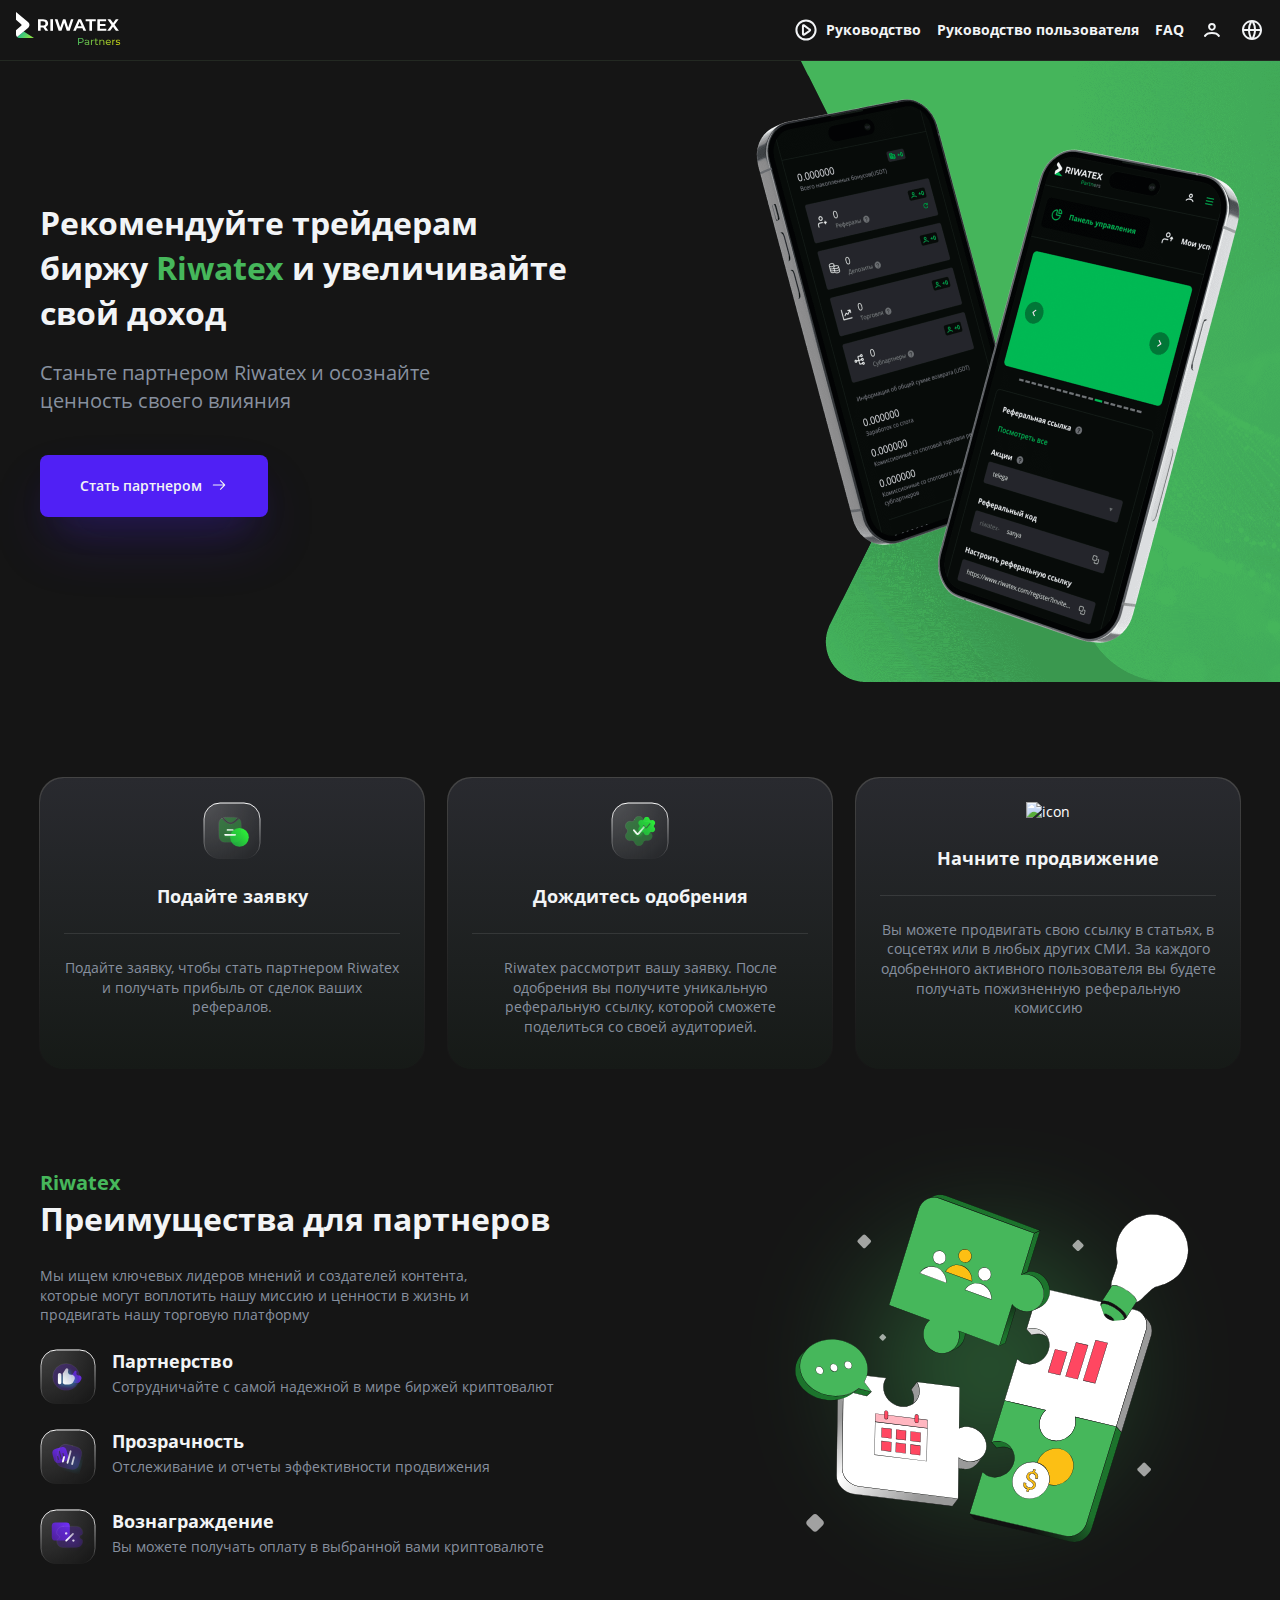
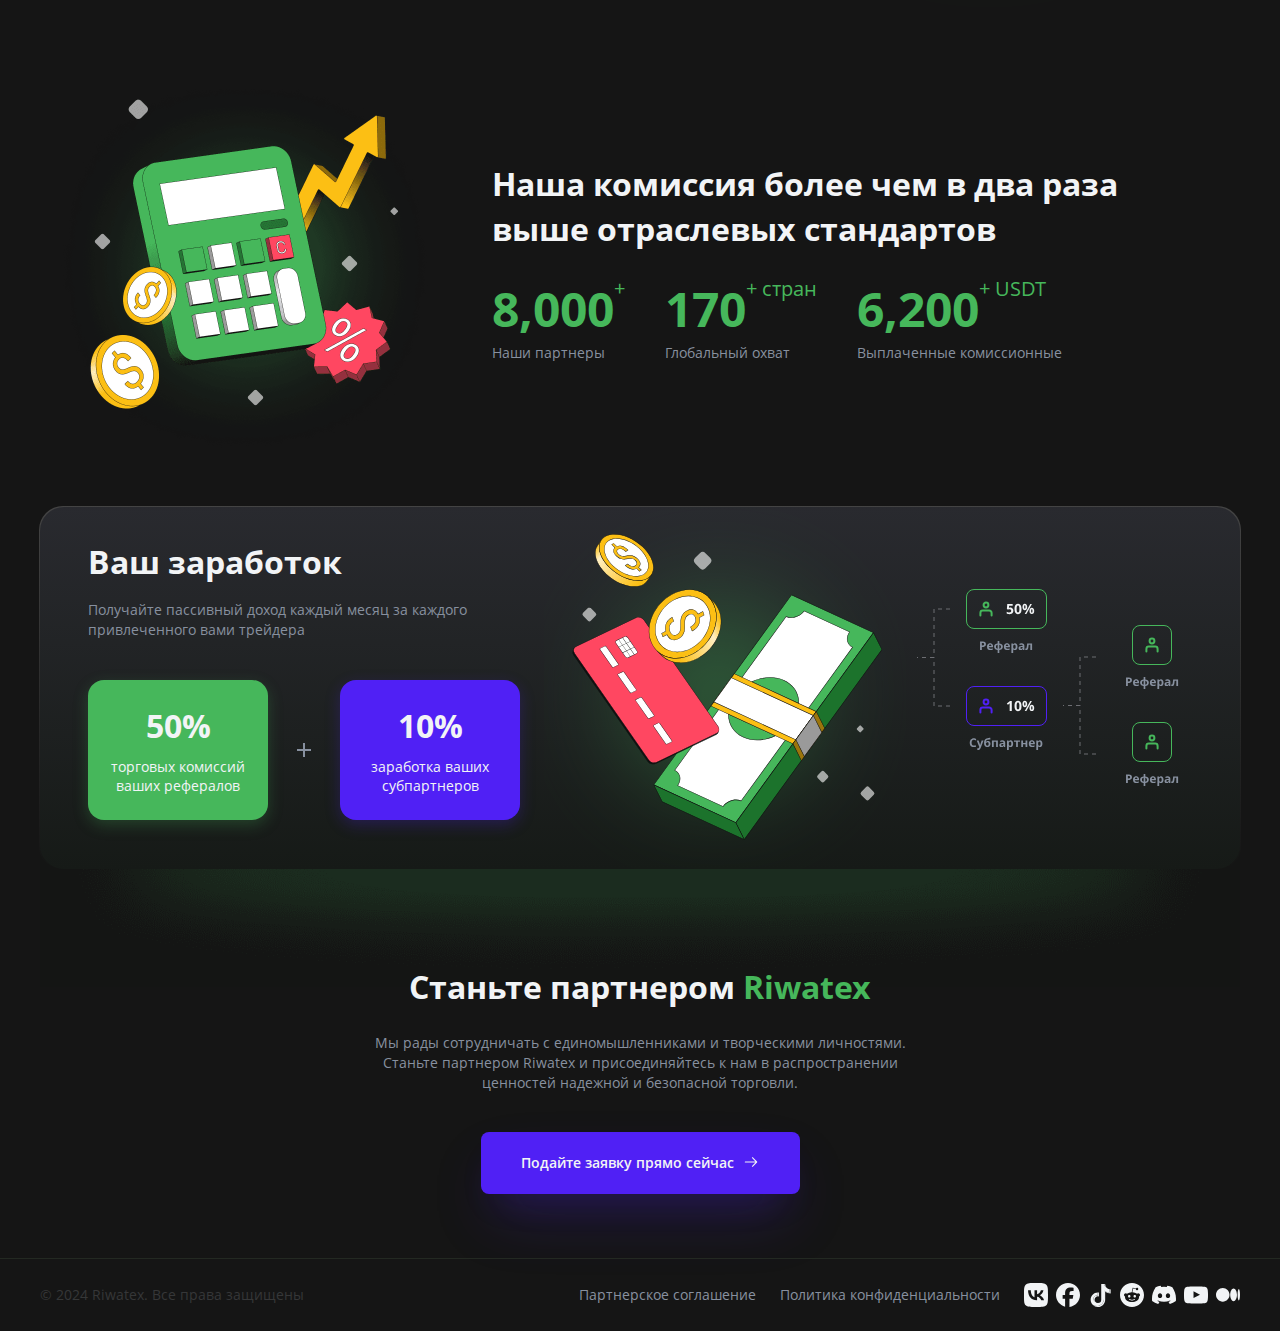
==== commit a13066e8: "фикс багов" ====
--- a/index.html
+++ b/index.html
@@ -215,7 +215,7 @@
           </div>
         </div>
         <div class="earn">
-          <div class="container">
+          <div class="container container--relative">
             <div class="earn__inner">
               <div class="earn__intro">
                         <h1 class="title earn__title">Ваш заработок
--- a/styles/main.min.css
+++ b/styles/main.min.css
@@ -1 +1 @@
-html{line-height:1.15;-webkit-text-size-adjust:100%}details,main{display:block}hr{-webkit-box-sizing:content-box;box-sizing:content-box;height:0;overflow:visible}code,kbd,pre,samp{font-family:monospace,monospace}abbr[title]{border-bottom:none;text-decoration:underline;-webkit-text-decoration:underline dotted;text-decoration:underline dotted}b,strong{font-weight:bolder}sub,sup{line-height:0;position:relative}sub{bottom:-.25em}sup{top:-.5em}button,input,optgroup,select,textarea{font-family:inherit;font-size:100%;line-height:1.15;margin:0}button,input{overflow:visible}button,select{text-transform:none}[type=button],[type=reset],[type=submit],button{-webkit-appearance:button}[type=button]::-moz-focus-inner,[type=reset]::-moz-focus-inner,[type=submit]::-moz-focus-inner,button::-moz-focus-inner{border-style:none;padding:0}[type=button]:-moz-focusring,[type=reset]:-moz-focusring,[type=submit]:-moz-focusring,button:-moz-focusring{outline:ButtonText dotted 1px}legend{-webkit-box-sizing:border-box;box-sizing:border-box;color:inherit;display:table;max-width:100%;white-space:normal}progress{vertical-align:baseline}textarea{overflow:auto}[type=checkbox],[type=radio]{-webkit-box-sizing:border-box;box-sizing:border-box;padding:0}[type=number]::-webkit-inner-spin-button,[type=number]::-webkit-outer-spin-button{height:auto}[type=search]{-webkit-appearance:textfield;outline-offset:-2px}[type=search]::-webkit-search-decoration{-webkit-appearance:none}::-webkit-file-upload-button{-webkit-appearance:button;font:inherit}summary{display:list-item}[hidden],template{display:none}a,abbr,acronym,address,applet,b,big,blockquote,body,caption,center,cite,code,dd,del,dfn,div,dl,dt,em,fieldset,font,form,h1,h2,h3,h4,h5,h6,html,i,iframe,img,ins,kbd,label,legend,li,object,ol,p,pre,q,s,samp,small,span,strike,strong,sub,sup,table,tbody,td,tfoot,th,thead,tr,tt,u,ul,var{margin:0;padding:0;border:0;outline:0;font-size:100%;vertical-align:baseline;background:0 0}ol,ul{list-style:none}blockquote,q{quotes:none}blockquote:after,blockquote:before,q:after,q:before{content:"";content:none}:focus{outline:0}ins{text-decoration:none}del{text-decoration:line-through}table{border-collapse:collapse;border-spacing:0}.itc-select{position:relative;width:100%}.itc-select__toggle{position:relative;display:block;width:100%;padding:16px 12px;font-size:12px;line-height:1.4;background-color:transparent;border:1px solid #363738;border-radius:4px;cursor:pointer;-webkit-user-select:none;-moz-user-select:none;-ms-user-select:none;user-select:none;color:#f2f4f6;-webkit-transition:.1s ease-in-out;transition:.1s ease-in-out}.itc-select__toggle::after{position:absolute;content:"";background-image:initial;background-color:#6d6e73;width:16px;height:16px;right:8px;top:calc(50% - 8px);z-index:2;-webkit-mask-image:url(../img/sprites/sprite.svg#triangle);mask-image:url(../img/sprites/sprite.svg#triangle);-webkit-mask-position:center;mask-position:center;-webkit-mask-repeat:no-repeat;mask-repeat:no-repeat;-webkit-mask-size:cover;mask-size:cover;-webkit-mask-size:14px;mask-size:14px;-webkit-transition:.1s ease-in-out;transition:.1s ease-in-out}.itc-select__toggle:focus{outline:0}.itc-select_show .itc-select__toggle::after{-webkit-transform:rotate(180deg);-ms-transform:rotate(180deg);transform:rotate(180deg)}.itc-select__dropdown{scrollbar-color:#646567;-ms-overflow-style:none;position:absolute;top:100%;right:0;left:0;z-index:2;display:none;max-height:10rem;overflow-y:auto;background-color:#292a2f;border-radius:4px;-webkit-box-shadow:0 0 26.8999996185px 0 rgba(0,0,0,.5294117647);box-shadow:0 0 26.8999996185px 0 rgba(0,0,0,.5294117647)}.itc-select__dropdown::-webkit-scrollbar{width:4px;scrollbar-width:initial}.itc-select__dropdown::-webkit-scrollbar-track{background:0 0}.itc-select__dropdown::-webkit-scrollbar-thumb{background-color:#646567;border-radius:3px}.itc-select_show .itc-select__backdrop,.itc-select_show .itc-select__dropdown{display:block}.itc-select__options{margin:0;padding:0;list-style:none}.itc-select__option{padding:.375rem .75rem}.itc-select__option_selected{background-color:#e1f5fe}.itc-select__option:hover{background-color:#18191c;cursor:pointer;-webkit-transition:background-color .1s ease-in-out;transition:background-color .1s ease-in-out}@font-face{font-family:swiper-icons;src:url("data:application/font-woff;charset=utf-8;base64, [base64]//wADZ2x5ZgAAAywAAADMAAAD2MHtryVoZWFkAAABbAAAADAAAAA2E2+eoWhoZWEAAAGcAAAAHwAAACQC9gDzaG10eAAAAigAAAAZAAAArgJkABFsb2NhAAAC0AAAAFoAAABaFQAUGG1heHAAAAG8AAAAHwAAACAAcABAbmFtZQAAA/gAAAE5AAACXvFdBwlwb3N0AAAFNAAAAGIAAACE5s74hXjaY2BkYGAAYpf5Hu/j+W2+MnAzMYDAzaX6QjD6/4//Bxj5GA8AuRwMYGkAPywL13jaY2BkYGA88P8Agx4j+/8fQDYfA1AEBWgDAIB2BOoAeNpjYGRgYNBh4GdgYgABEMnIABJzYNADCQAACWgAsQB42mNgYfzCOIGBlYGB0YcxjYGBwR1Kf2WQZGhhYGBiYGVmgAFGBiQQkOaawtDAoMBQxXjg/wEGPcYDDA4wNUA2CCgwsAAAO4EL6gAAeNpj2M0gyAACqxgGNWBkZ2D4/wMA+xkDdgAAAHjaY2BgYGaAYBkGRgYQiAHyGMF8FgYHIM3DwMHABGQrMOgyWDLEM1T9/w8UBfEMgLzE////P/5//f/V/xv+r4eaAAeMbAxwIUYmIMHEgKYAYjUcsDAwsLKxc3BycfPw8jEQA/[base64]/uznmfPFBNODM2K7MTQ45YEAZqGP81AmGGcF3iPqOop0r1SPTaTbVkfUe4HXj97wYE+yNwWYxwWu4v1ugWHgo3S1XdZEVqWM7ET0cfnLGxWfkgR42o2PvWrDMBSFj/IHLaF0zKjRgdiVMwScNRAoWUoH78Y2icB/yIY09An6AH2Bdu/UB+yxopYshQiEvnvu0dURgDt8QeC8PDw7Fpji3fEA4z/PEJ6YOB5hKh4dj3EvXhxPqH/SKUY3rJ7srZ4FZnh1PMAtPhwP6fl2PMJMPDgeQ4rY8YT6Gzao0eAEA409DuggmTnFnOcSCiEiLMgxCiTI6Cq5DZUd3Qmp10vO0LaLTd2cjN4fOumlc7lUYbSQcZFkutRG7g6JKZKy0RmdLY680CDnEJ+UMkpFFe1RN7nxdVpXrC4aTtnaurOnYercZg2YVmLN/d/gczfEimrE/fs/bOuq29Zmn8tloORaXgZgGa78yO9/cnXm2BpaGvq25Dv9S4E9+5SIc9PqupJKhYFSSl47+Qcr1mYNAAAAeNptw0cKwkAAAMDZJA8Q7OUJvkLsPfZ6zFVERPy8qHh2YER+3i/BP83vIBLLySsoKimrqKqpa2hp6+jq6RsYGhmbmJqZSy0sraxtbO3sHRydnEMU4uR6yx7JJXveP7WrDycAAAAAAAH//wACeNpjYGRgYOABYhkgZgJCZgZNBkYGLQZtIJsFLMYAAAw3ALgAeNolizEKgDAQBCchRbC2sFER0YD6qVQiBCv/H9ezGI6Z5XBAw8CBK/m5iQQVauVbXLnOrMZv2oLdKFa8Pjuru2hJzGabmOSLzNMzvutpB3N42mNgZGBg4GKQYzBhYMxJLMlj4GBgAYow/P/PAJJhLM6sSoWKfWCAAwDAjgbRAAB42mNgYGBkAIIbCZo5IPrmUn0hGA0AO8EFTQAA");font-weight:400;font-style:normal}:root{--swiper-theme-color:#007aff;--swiper-navigation-size:44px}:host{position:relative;display:block;margin-left:auto;margin-right:auto;z-index:1}.swiper{margin-left:auto;margin-right:auto;position:relative;overflow:hidden;list-style:none;padding:0;z-index:1;display:block}.swiper-vertical>.swiper-wrapper{-webkit-box-orient:vertical;-webkit-box-direction:normal;-ms-flex-direction:column;flex-direction:column}.swiper-wrapper{position:relative;width:100%;height:100%;z-index:1;display:-webkit-box;display:-ms-flexbox;display:flex;-webkit-transition-property:-webkit-transform;transition-property:transform,-webkit-transform;-webkit-transition-timing-function:var(--swiper-wrapper-transition-timing-function,initial);transition-timing-function:var(--swiper-wrapper-transition-timing-function,initial);-webkit-box-sizing:content-box;box-sizing:content-box}.swiper-android .swiper-slide,.swiper-ios .swiper-slide,.swiper-wrapper{-webkit-transform:translate3d(0,0,0);transform:translate3d(0,0,0)}.swiper-horizontal{-ms-touch-action:pan-y;touch-action:pan-y}.swiper-vertical{-ms-touch-action:pan-x;touch-action:pan-x}.swiper-slide{-ms-flex-negative:0;flex-shrink:0;width:100%;height:100%;position:relative;-webkit-transition-property:-webkit-transform;transition-property:transform,-webkit-transform;display:block}.swiper-slide-invisible-blank{visibility:hidden}.swiper-autoheight,.swiper-autoheight .swiper-slide{height:auto}.swiper-autoheight .swiper-wrapper{-webkit-box-align:start;-ms-flex-align:start;align-items:flex-start;-webkit-transition-property:height,-webkit-transform;transition-property:transform,height,-webkit-transform}.swiper-backface-hidden .swiper-slide{-webkit-transform:translateZ(0);transform:translateZ(0);-webkit-backface-visibility:hidden;backface-visibility:hidden}.swiper-3d.swiper-css-mode .swiper-wrapper{-webkit-perspective:1200px;perspective:1200px}.swiper-3d .swiper-wrapper{-webkit-transform-style:preserve-3d;transform-style:preserve-3d}.swiper-3d{-webkit-perspective:1200px;perspective:1200px}.swiper-3d .swiper-cube-shadow,.swiper-3d .swiper-slide{-webkit-transform-style:preserve-3d;transform-style:preserve-3d}.swiper-css-mode>.swiper-wrapper{overflow:auto;scrollbar-width:none;-ms-overflow-style:none}.swiper-css-mode>.swiper-wrapper::-webkit-scrollbar{display:none}.swiper-css-mode>.swiper-wrapper>.swiper-slide{scroll-snap-align:start start}.swiper-css-mode.swiper-horizontal>.swiper-wrapper{-ms-scroll-snap-type:x mandatory;scroll-snap-type:x mandatory}.swiper-css-mode.swiper-vertical>.swiper-wrapper{-ms-scroll-snap-type:y mandatory;scroll-snap-type:y mandatory}.swiper-css-mode.swiper-free-mode>.swiper-wrapper{-ms-scroll-snap-type:none;scroll-snap-type:none}.swiper-css-mode.swiper-free-mode>.swiper-wrapper>.swiper-slide{scroll-snap-align:none}.swiper-css-mode.swiper-centered>.swiper-wrapper::before{content:"";-ms-flex-negative:0;flex-shrink:0;-webkit-box-ordinal-group:10000;-ms-flex-order:9999;order:9999}.swiper-css-mode.swiper-centered>.swiper-wrapper>.swiper-slide{scroll-snap-align:center center;scroll-snap-stop:always}.swiper-css-mode.swiper-centered.swiper-horizontal>.swiper-wrapper>.swiper-slide:first-child{-webkit-margin-start:var(--swiper-centered-offset-before);margin-inline-start:var(--swiper-centered-offset-before)}.swiper-css-mode.swiper-centered.swiper-horizontal>.swiper-wrapper::before{height:100%;min-height:1px;width:var(--swiper-centered-offset-after)}.swiper-css-mode.swiper-centered.swiper-vertical>.swiper-wrapper>.swiper-slide:first-child{-webkit-margin-before:var(--swiper-centered-offset-before);margin-block-start:var(--swiper-centered-offset-before)}.swiper-css-mode.swiper-centered.swiper-vertical>.swiper-wrapper::before{width:100%;min-width:1px;height:var(--swiper-centered-offset-after)}.swiper-3d .swiper-slide-shadow,.swiper-3d .swiper-slide-shadow-bottom,.swiper-3d .swiper-slide-shadow-left,.swiper-3d .swiper-slide-shadow-right,.swiper-3d .swiper-slide-shadow-top{position:absolute;left:0;top:0;width:100%;height:100%;pointer-events:none;z-index:10}.swiper-3d .swiper-slide-shadow{background:rgba(0,0,0,.15)}.swiper-3d .swiper-slide-shadow-left{background-image:-webkit-gradient(linear,right top,left top,from(rgba(0,0,0,.5)),to(rgba(0,0,0,0)));background-image:linear-gradient(to left,rgba(0,0,0,.5),rgba(0,0,0,0))}.swiper-3d .swiper-slide-shadow-right{background-image:-webkit-gradient(linear,left top,right top,from(rgba(0,0,0,.5)),to(rgba(0,0,0,0)));background-image:linear-gradient(to right,rgba(0,0,0,.5),rgba(0,0,0,0))}.swiper-3d .swiper-slide-shadow-top{background-image:-webkit-gradient(linear,left bottom,left top,from(rgba(0,0,0,.5)),to(rgba(0,0,0,0)));background-image:linear-gradient(to top,rgba(0,0,0,.5),rgba(0,0,0,0))}.swiper-3d .swiper-slide-shadow-bottom{background-image:-webkit-gradient(linear,left top,left bottom,from(rgba(0,0,0,.5)),to(rgba(0,0,0,0)));background-image:linear-gradient(to bottom,rgba(0,0,0,.5),rgba(0,0,0,0))}.swiper-lazy-preloader{width:42px;height:42px;position:absolute;left:50%;top:50%;margin-left:-21px;margin-top:-21px;z-index:10;-webkit-transform-origin:50%;-ms-transform-origin:50%;transform-origin:50%;-webkit-box-sizing:border-box;box-sizing:border-box;border:4px solid var(--swiper-preloader-color,var(--swiper-theme-color));border-radius:50%;border-top-color:transparent}.swiper-watch-progress .swiper-slide-visible .swiper-lazy-preloader,.swiper:not(.swiper-watch-progress) .swiper-lazy-preloader{-webkit-animation:1s linear infinite swiper-preloader-spin;animation:1s linear infinite swiper-preloader-spin}.swiper-lazy-preloader-white{--swiper-preloader-color:#fff}.swiper-lazy-preloader-black{--swiper-preloader-color:#000}@-webkit-keyframes swiper-preloader-spin{0%{-webkit-transform:rotate(0);transform:rotate(0)}100%{-webkit-transform:rotate(360deg);transform:rotate(360deg)}}@keyframes swiper-preloader-spin{0%{-webkit-transform:rotate(0);transform:rotate(0)}100%{-webkit-transform:rotate(360deg);transform:rotate(360deg)}}.swiper-virtual .swiper-slide{-webkit-backface-visibility:hidden;-webkit-transform:translateZ(0);transform:translateZ(0)}.swiper-virtual.swiper-css-mode .swiper-wrapper::after{content:"";position:absolute;left:0;top:0;pointer-events:none}.swiper-virtual.swiper-css-mode.swiper-horizontal .swiper-wrapper::after{height:1px;width:var(--swiper-virtual-size)}.swiper-virtual.swiper-css-mode.swiper-vertical .swiper-wrapper::after{width:1px;height:var(--swiper-virtual-size)}.swiper-button-next,.swiper-button-prev{position:absolute;top:var(--swiper-navigation-top-offset,50%);width:calc(var(--swiper-navigation-size)/ 44 * 27);height:var(--swiper-navigation-size);margin-top:calc(0px - var(--swiper-navigation-size)/ 2);cursor:pointer;display:-webkit-box;display:-ms-flexbox;display:flex;-webkit-box-align:center;-ms-flex-align:center;align-items:center;-webkit-box-pack:center;-ms-flex-pack:center;justify-content:center;color:var(--swiper-navigation-color,var(--swiper-theme-color))}.swiper-button-next.swiper-button-disabled,.swiper-button-prev.swiper-button-disabled{opacity:.35;cursor:auto;pointer-events:none}.swiper-button-next.swiper-button-hidden,.swiper-button-prev.swiper-button-hidden{opacity:0;cursor:auto;pointer-events:none}.swiper-navigation-disabled .swiper-button-next,.swiper-navigation-disabled .swiper-button-prev{display:none!important}.swiper-button-next svg,.swiper-button-prev svg{width:100%;height:100%;-o-object-fit:contain;object-fit:contain;-webkit-transform-origin:center;-ms-transform-origin:center;transform-origin:center}.swiper-rtl .swiper-button-next svg,.swiper-rtl .swiper-button-prev svg{-webkit-transform:rotate(180deg);-ms-transform:rotate(180deg);transform:rotate(180deg)}.swiper-button-prev,.swiper-rtl .swiper-button-next{left:var(--swiper-navigation-sides-offset,10px);right:auto}.swiper-button-lock{display:none}.swiper-button-next:after,.swiper-button-prev:after{font-family:swiper-icons;font-size:var(--swiper-navigation-size);text-transform:none!important;letter-spacing:0;font-variant:initial;line-height:1}.swiper-button-prev:after,.swiper-rtl .swiper-button-next:after{content:"prev"}.swiper-button-next,.swiper-rtl .swiper-button-prev{right:var(--swiper-navigation-sides-offset,10px);left:auto}.swiper-button-next:after,.swiper-rtl .swiper-button-prev:after{content:"next"}.swiper-pagination{position:absolute;text-align:center;-webkit-transition:opacity .3s;transition:opacity .3s;-webkit-transform:translate3d(0,0,0);transform:translate3d(0,0,0);z-index:10}.swiper-pagination.swiper-pagination-hidden{opacity:0}.swiper-pagination-disabled>.swiper-pagination,.swiper-pagination.swiper-pagination-disabled{display:none!important}.swiper-horizontal>.swiper-pagination-bullets,.swiper-pagination-bullets.swiper-pagination-horizontal,.swiper-pagination-custom,.swiper-pagination-fraction{bottom:var(--swiper-pagination-bottom,8px);top:var(--swiper-pagination-top,auto);left:0;width:100%}.swiper-pagination-bullets-dynamic{overflow:hidden;font-size:0}.swiper-pagination-bullets-dynamic .swiper-pagination-bullet{-webkit-transform:scale(.33);-ms-transform:scale(.33);transform:scale(.33);position:relative}.swiper-pagination-bullets-dynamic .swiper-pagination-bullet-active,.swiper-pagination-bullets-dynamic .swiper-pagination-bullet-active-main{-webkit-transform:scale(1);-ms-transform:scale(1);transform:scale(1)}.swiper-pagination-bullets-dynamic .swiper-pagination-bullet-active-prev{-webkit-transform:scale(.66);-ms-transform:scale(.66);transform:scale(.66)}.swiper-pagination-bullets-dynamic .swiper-pagination-bullet-active-prev-prev{-webkit-transform:scale(.33);-ms-transform:scale(.33);transform:scale(.33)}.swiper-pagination-bullets-dynamic .swiper-pagination-bullet-active-next{-webkit-transform:scale(.66);-ms-transform:scale(.66);transform:scale(.66)}.swiper-pagination-bullets-dynamic .swiper-pagination-bullet-active-next-next{-webkit-transform:scale(.33);-ms-transform:scale(.33);transform:scale(.33)}.swiper-pagination-bullet{width:var(--swiper-pagination-bullet-width,var(--swiper-pagination-bullet-size,8px));height:var(--swiper-pagination-bullet-height,var(--swiper-pagination-bullet-size,8px));display:inline-block;border-radius:var(--swiper-pagination-bullet-border-radius,50%);background:var(--swiper-pagination-bullet-inactive-color,#000);opacity:var(--swiper-pagination-bullet-inactive-opacity,.2)}button.swiper-pagination-bullet{border:none;margin:0;padding:0;-webkit-box-shadow:none;box-shadow:none;-webkit-appearance:none;-moz-appearance:none;appearance:none}.swiper-pagination-clickable .swiper-pagination-bullet{cursor:pointer}.swiper-pagination-bullet:only-child{display:none!important}.swiper-pagination-bullet-active{opacity:var(--swiper-pagination-bullet-opacity,1);background:var(--swiper-pagination-color,var(--swiper-theme-color))}.swiper-pagination-vertical.swiper-pagination-bullets,.swiper-vertical>.swiper-pagination-bullets{right:var(--swiper-pagination-right,8px);left:var(--swiper-pagination-left,auto);top:50%;-webkit-transform:translate3d(0,-50%,0);transform:translate3d(0,-50%,0)}.swiper-pagination-vertical.swiper-pagination-bullets .swiper-pagination-bullet,.swiper-vertical>.swiper-pagination-bullets .swiper-pagination-bullet{margin:var(--swiper-pagination-bullet-vertical-gap,6px) 0;display:block}.swiper-pagination-vertical.swiper-pagination-bullets.swiper-pagination-bullets-dynamic,.swiper-vertical>.swiper-pagination-bullets.swiper-pagination-bullets-dynamic{top:50%;-webkit-transform:translateY(-50%);-ms-transform:translateY(-50%);transform:translateY(-50%);width:8px}.swiper-pagination-vertical.swiper-pagination-bullets.swiper-pagination-bullets-dynamic .swiper-pagination-bullet,.swiper-vertical>.swiper-pagination-bullets.swiper-pagination-bullets-dynamic .swiper-pagination-bullet{display:inline-block;-webkit-transition:top .2s,-webkit-transform .2s;transition:transform .2s,top .2s,-webkit-transform .2s}.swiper-horizontal>.swiper-pagination-bullets .swiper-pagination-bullet,.swiper-pagination-horizontal.swiper-pagination-bullets .swiper-pagination-bullet{margin:0 var(--swiper-pagination-bullet-horizontal-gap,4px)}.swiper-horizontal>.swiper-pagination-bullets.swiper-pagination-bullets-dynamic,.swiper-pagination-horizontal.swiper-pagination-bullets.swiper-pagination-bullets-dynamic{left:50%;-webkit-transform:translateX(-50%);-ms-transform:translateX(-50%);transform:translateX(-50%);white-space:nowrap}.swiper-horizontal>.swiper-pagination-bullets.swiper-pagination-bullets-dynamic .swiper-pagination-bullet,.swiper-pagination-horizontal.swiper-pagination-bullets.swiper-pagination-bullets-dynamic .swiper-pagination-bullet{-webkit-transition:left .2s,-webkit-transform .2s;transition:transform .2s,left .2s,-webkit-transform .2s}.swiper-horizontal.swiper-rtl>.swiper-pagination-bullets-dynamic .swiper-pagination-bullet{-webkit-transition:right .2s,-webkit-transform .2s;transition:transform .2s,right .2s,-webkit-transform .2s}.swiper-pagination-fraction{color:var(--swiper-pagination-fraction-color,inherit)}.swiper-pagination-progressbar{background:var(--swiper-pagination-progressbar-bg-color,rgba(0,0,0,.25));position:absolute}.swiper-pagination-progressbar .swiper-pagination-progressbar-fill{background:var(--swiper-pagination-color,var(--swiper-theme-color));position:absolute;left:0;top:0;width:100%;height:100%;-webkit-transform:scale(0);-ms-transform:scale(0);transform:scale(0);-webkit-transform-origin:left top;-ms-transform-origin:left top;transform-origin:left top}.swiper-rtl .swiper-pagination-progressbar .swiper-pagination-progressbar-fill{-webkit-transform-origin:right top;-ms-transform-origin:right top;transform-origin:right top}.swiper-horizontal>.swiper-pagination-progressbar,.swiper-pagination-progressbar.swiper-pagination-horizontal,.swiper-pagination-progressbar.swiper-pagination-vertical.swiper-pagination-progressbar-opposite,.swiper-vertical>.swiper-pagination-progressbar.swiper-pagination-progressbar-opposite{width:100%;height:var(--swiper-pagination-progressbar-size,4px);left:0;top:0}.swiper-horizontal>.swiper-pagination-progressbar.swiper-pagination-progressbar-opposite,.swiper-pagination-progressbar.swiper-pagination-horizontal.swiper-pagination-progressbar-opposite,.swiper-pagination-progressbar.swiper-pagination-vertical,.swiper-vertical>.swiper-pagination-progressbar{width:var(--swiper-pagination-progressbar-size,4px);height:100%;left:0;top:0}.swiper-pagination-lock{display:none}.swiper-scrollbar{border-radius:var(--swiper-scrollbar-border-radius,10px);position:relative;-ms-touch-action:none;touch-action:none;background:var(--swiper-scrollbar-bg-color,rgba(0,0,0,.1))}.swiper-scrollbar-disabled>.swiper-scrollbar,.swiper-scrollbar.swiper-scrollbar-disabled{display:none!important}.swiper-horizontal>.swiper-scrollbar,.swiper-scrollbar.swiper-scrollbar-horizontal{position:absolute;left:var(--swiper-scrollbar-sides-offset,1%);bottom:var(--swiper-scrollbar-bottom,4px);top:var(--swiper-scrollbar-top,auto);z-index:50;height:var(--swiper-scrollbar-size,4px);width:calc(100% - 2 * var(--swiper-scrollbar-sides-offset,1%))}.swiper-scrollbar.swiper-scrollbar-vertical,.swiper-vertical>.swiper-scrollbar{position:absolute;left:var(--swiper-scrollbar-left,auto);right:var(--swiper-scrollbar-right,4px);top:var(--swiper-scrollbar-sides-offset,1%);z-index:50;width:var(--swiper-scrollbar-size,4px);height:calc(100% - 2 * var(--swiper-scrollbar-sides-offset,1%))}.swiper-scrollbar-drag{height:100%;width:100%;position:relative;background:var(--swiper-scrollbar-drag-bg-color,rgba(0,0,0,.5));border-radius:var(--swiper-scrollbar-border-radius,10px);left:0;top:0}.swiper-scrollbar-cursor-drag{cursor:move}.swiper-scrollbar-lock{display:none}.swiper-zoom-container{width:100%;height:100%;display:-webkit-box;display:-ms-flexbox;display:flex;-webkit-box-pack:center;-ms-flex-pack:center;justify-content:center;-webkit-box-align:center;-ms-flex-align:center;align-items:center;text-align:center}.swiper-zoom-container>canvas,.swiper-zoom-container>img,.swiper-zoom-container>svg{max-width:100%;max-height:100%;-o-object-fit:contain;object-fit:contain}.swiper-slide-zoomed{cursor:move;-ms-touch-action:none;touch-action:none}.swiper .swiper-notification{position:absolute;left:0;top:0;pointer-events:none;opacity:0;z-index:-1000}.swiper-free-mode>.swiper-wrapper{-webkit-transition-timing-function:ease-out;transition-timing-function:ease-out;margin:0 auto}.swiper-grid>.swiper-wrapper{-ms-flex-wrap:wrap;flex-wrap:wrap}.swiper-grid-column>.swiper-wrapper{-ms-flex-wrap:wrap;flex-wrap:wrap;-webkit-box-orient:vertical;-webkit-box-direction:normal;-ms-flex-direction:column;flex-direction:column}.swiper-fade.swiper-free-mode .swiper-slide{-webkit-transition-timing-function:ease-out;transition-timing-function:ease-out}.swiper-fade .swiper-slide{pointer-events:none;-webkit-transition-property:opacity;transition-property:opacity}.swiper-fade .swiper-slide .swiper-slide{pointer-events:none}.swiper-fade .swiper-slide-active,.swiper-fade .swiper-slide-active .swiper-slide-active{pointer-events:auto}.swiper-cube{overflow:visible}.swiper-cube .swiper-slide{pointer-events:none;-webkit-backface-visibility:hidden;backface-visibility:hidden;z-index:1;visibility:hidden;-webkit-transform-origin:0 0;-ms-transform-origin:0 0;transform-origin:0 0;width:100%;height:100%}.swiper-cube .swiper-slide .swiper-slide{pointer-events:none}.swiper-cube.swiper-rtl .swiper-slide{-webkit-transform-origin:100% 0;-ms-transform-origin:100% 0;transform-origin:100% 0}.swiper-cube .swiper-slide-active,.swiper-cube .swiper-slide-active .swiper-slide-active{pointer-events:auto}.swiper-cube .swiper-slide-active,.swiper-cube .swiper-slide-next,.swiper-cube .swiper-slide-prev{pointer-events:auto;visibility:visible}.swiper-cube .swiper-cube-shadow{position:absolute;left:0;bottom:0;width:100%;height:100%;opacity:.6;z-index:0}.swiper-cube .swiper-cube-shadow:before{content:"";background:#000;position:absolute;left:0;top:0;bottom:0;right:0;-webkit-filter:blur(50px);filter:blur(50px)}.swiper-cube .swiper-slide-next+.swiper-slide{pointer-events:auto;visibility:visible}.swiper-cube .swiper-slide-shadow-cube.swiper-slide-shadow-bottom,.swiper-cube .swiper-slide-shadow-cube.swiper-slide-shadow-left,.swiper-cube .swiper-slide-shadow-cube.swiper-slide-shadow-right,.swiper-cube .swiper-slide-shadow-cube.swiper-slide-shadow-top{z-index:0;-webkit-backface-visibility:hidden;backface-visibility:hidden}.swiper-flip{overflow:visible}.swiper-flip .swiper-slide{pointer-events:none;-webkit-backface-visibility:hidden;backface-visibility:hidden;z-index:1}.swiper-flip .swiper-slide .swiper-slide{pointer-events:none}.swiper-flip .swiper-slide-active,.swiper-flip .swiper-slide-active .swiper-slide-active{pointer-events:auto}.swiper-flip .swiper-slide-shadow-flip.swiper-slide-shadow-bottom,.swiper-flip .swiper-slide-shadow-flip.swiper-slide-shadow-left,.swiper-flip .swiper-slide-shadow-flip.swiper-slide-shadow-right,.swiper-flip .swiper-slide-shadow-flip.swiper-slide-shadow-top{z-index:0;-webkit-backface-visibility:hidden;backface-visibility:hidden}.swiper-creative .swiper-slide{-webkit-backface-visibility:hidden;backface-visibility:hidden;overflow:hidden;-webkit-transition-property:opacity,height,-webkit-transform;transition-property:transform,opacity,height,-webkit-transform}.swiper-cards{overflow:visible}.swiper-cards .swiper-slide{-webkit-transform-origin:center bottom;-ms-transform-origin:center bottom;transform-origin:center bottom;-webkit-backface-visibility:hidden;backface-visibility:hidden;overflow:hidden}@font-face{font-family:"Open Sans";src:url(../fonts/OpenSans-SemiBold.woff2) format("woff2"),url(../fonts/OpenSans-SemiBold.woff) format("woff"),url(../fonts/OpenSans-SemiBold.ttf) format("truetype");font-weight:600;font-style:normal;font-display:swap}@font-face{font-family:"Open Sans";src:url(../fonts/OpenSans-ExtraBoldItalic.woff2) format("woff2"),url(../fonts/OpenSans-ExtraBoldItalic.woff) format("woff"),url(../fonts/OpenSans-ExtraBoldItalic.ttf) format("truetype");font-weight:700;font-style:italic;font-display:swap}@font-face{font-family:"Open Sans";src:url(../fonts/OpenSans-MediumItalic.woff2) format("woff2"),url(../fonts/OpenSans-MediumItalic.woff) format("woff"),url(../fonts/OpenSans-MediumItalic.ttf) format("truetype");font-weight:500;font-style:italic;font-display:swap}@font-face{font-family:"Open Sans";src:url(../fonts/OpenSans-BoldItalic.woff2) format("woff2"),url(../fonts/OpenSans-BoldItalic.woff) format("woff"),url(../fonts/OpenSans-BoldItalic.ttf) format("truetype");font-weight:700;font-style:italic;font-display:swap}@font-face{font-family:"Open Sans";src:url(../fonts/OpenSans-Regular.woff2) format("woff2"),url(../fonts/OpenSans-Regular.woff) format("woff"),url(../fonts/OpenSans-Regular.ttf) format("truetype");font-weight:400;font-style:normal;font-display:swap}@font-face{font-family:"Open Sans";src:url(../fonts/OpenSans-LightItalic.woff2) format("woff2"),url(../fonts/OpenSans-LightItalic.woff) format("woff"),url(../fonts/OpenSans-LightItalic.ttf) format("truetype");font-weight:300;font-style:italic;font-display:swap}@font-face{font-family:"Open Sans";src:url(../fonts/OpenSans-Italic.woff2) format("woff2"),url(../fonts/OpenSans-Italic.woff) format("woff"),url(../fonts/OpenSans-Italic.ttf) format("truetype");font-weight:400;font-style:italic;font-display:swap}@font-face{font-family:"Open Sans";src:url(../fonts/OpenSans-Medium.woff2) format("woff2"),url(../fonts/OpenSans-Medium.woff) format("woff"),url(../fonts/OpenSans-Medium.ttf) format("truetype");font-weight:500;font-style:normal;font-display:swap}@font-face{font-family:"Open Sans";src:url(../fonts/OpenSans-ExtraBold.woff2) format("woff2"),url(../fonts/OpenSans-ExtraBold.woff) format("woff"),url(../fonts/OpenSans-ExtraBold.ttf) format("truetype");font-weight:700;font-style:normal;font-display:swap}@font-face{font-family:"Open Sans";src:url(../fonts/OpenSans-Bold.woff2) format("woff2"),url(../fonts/OpenSans-Bold.woff) format("woff"),url(../fonts/OpenSans-Bold.ttf) format("truetype");font-weight:700;font-style:normal;font-display:swap}@font-face{font-family:"Open Sans";src:url(../fonts/OpenSans-SemiBoldItalic.woff2) format("woff2"),url(../fonts/OpenSans-SemiBoldItalic.woff) format("woff"),url(../fonts/OpenSans-SemiBoldItalic.ttf) format("truetype");font-weight:600;font-style:italic;font-display:swap}@font-face{font-family:"Open Sans";src:url(../fonts/OpenSans-Light.woff2) format("woff2"),url(../fonts/OpenSans-Light.woff) format("woff"),url(../fonts/OpenSans-Light.ttf) format("truetype");font-weight:300;font-style:normal;font-display:swap}html{font-size:10px}body{font-family:"Open Sans",-apple-system,BlinkMacSystemFont,Segoe UI,Roboto,Helvetica Neue,Helvetica,Arial,sans-serif;font-size:14px;-webkit-font-feature-settings:"tnum";font-feature-settings:"tnum";font-variant:tabular-nums;line-height:1.4;overflow-x:hidden}.wrapper{overflow:hidden;min-height:100vh;min-height:100dvh;display:-webkit-box;display:-ms-flexbox;display:flex;-webkit-box-orient:vertical;-webkit-box-direction:normal;-ms-flex-direction:column;flex-direction:column;background-color:#151515;color:#fff}.container{padding:0 1.5rem;width:100%;max-width:120rem;margin:0 auto;-webkit-box-sizing:border-box;box-sizing:border-box}@media (min-width:768px){.container{padding:0 2rem}}@media (min-width:1280px){.container{padding:0}}.container--flex{display:-webkit-box;display:-ms-flexbox;display:flex;-webkit-box-align:center;-ms-flex-align:center;align-items:center}.main{-webkit-box-flex:1;-ms-flex:1 0 auto;flex:1 0 auto}.swiper-button-next,.swiper-button-prev{width:43px;height:43px;background-color:rgba(8,10,17,.698);border-radius:50%;background-image:url(../img/sprites/sprite.svg#slider-arrow);background-position:center;background-repeat:no-repeat;background-size:60px;z-index:2}.swiper-button-next::after,.swiper-button-prev::after{display:none}.swiper-button-prev{-webkit-transform:rotate(180deg);-ms-transform:rotate(180deg);transform:rotate(180deg)}*{-webkit-box-sizing:border-box;box-sizing:border-box}img,svg{max-width:100%;max-height:100%;display:block}a{color:inherit;text-decoration:none}.link-btn{display:block;font-weight:700;font-size:1.4rem;line-height:140%;text-align:center;color:#f2f4f6;border-radius:.4rem;padding:.6rem 1.2rem;outline:0}.link-btn--simple{border:1px solid #6d6e73;background:0 0}.link-btn--green{background:#46b75b;border:0}.btn{display:block;border-radius:4px;padding:6px 15px;background-color:#46b75b;white-space:nowrap;font-size:14px;line-height:1.4;text-align:center;color:#f2f4f6;width:100%;border:1px solid transparent;outline:0;cursor:pointer}@media (hover:hover){.btn:not(:disabled){-webkit-transition:.1s linear;transition:.1s linear}.btn:not(:disabled):hover{background-color:#258d3d}}.btn:disabled{pointer-events:none;cursor:not-allowed;background-color:#292a2f;color:#555c63}.btn.disabled{pointer-events:none;cursor:not-allowed;background-color:#292a2f;color:#555c63}.btn--wide{width:100%;padding:13px 15px;font-size:16px;line-height:1.3;white-space:wrap}.btn--center{display:inline-block;font-size:16px;width:auto;padding:12px 30px}.btn--small{width:auto;min-width:60px;padding:4px 12px;font-size:12px;line-height:2}.btn--transparent{border:1px solid #a2a9b6;background-color:transparent;color:#fff}.btn--red{border:1px solid #ff4761;background-color:transparent;color:#ff4761}@media (hover:hover){.btn--transparent:not(:disabled){-webkit-transition:.1s linear;transition:.1s linear}.btn--transparent:not(:disabled):hover{opacity:.8;border:1px solid #a2a9b6;background-color:transparent}.btn--red:not(:disabled){-webkit-transition:.1s linear;transition:.1s linear}.btn--red:not(:disabled):hover{background-color:#ff4761;color:#fff}}.btn-index{background:#5020f5;border:1px solid transparent;outline:0;display:-webkit-box;display:-ms-flexbox;display:flex;-webkit-box-pack:center;-ms-flex-pack:center;justify-content:center;font-weight:600;font-size:1.4rem;line-height:140%;color:#f2f4f6;padding:2rem 0;width:100%;border-radius:.8rem;-webkit-box-shadow:0 18px 36px -18px rgba(80,32,245,.25),0 30px 60px -12px rgba(80,32,245,.25);box-shadow:0 18px 36px -18px rgba(80,32,245,.25),0 30px 60px -12px rgba(80,32,245,.25);margin-bottom:6.4rem}.btn-index svg{width:1.8rem;height:1.8rem;margin-left:.8rem}.title{font-weight:700;font-size:2.6rem;line-height:140%;text-align:center;color:#f2f4f6;margin-bottom:2.4rem}@media (min-width:768px){.title{font-size:3.2rem}}.title span{color:#46b75b}.input{padding:12px 16px;font-size:12px;border:1px solid #363738;background-color:transparent;color:#f2f4f6;border-radius:4px;width:100%}.input__eye{content:"";position:absolute;-webkit-mask-image:url(../img/sprites/sprite.svg#eye-open2);mask-image:url(../img/sprites/sprite.svg#eye-open2);-webkit-mask-position:center;mask-position:center;-webkit-mask-repeat:no-repeat;mask-repeat:no-repeat;-webkit-mask-size:cover;mask-size:cover;right:16px;top:12px;width:16px;height:16px;background-color:#6d6e73;z-index:2;padding:0;border:0;cursor:pointer}.input__eye.active{-webkit-mask-image:url(../img/sprites/sprite.svg#eye-closed2);mask-image:url(../img/sprites/sprite.svg#eye-closed2);-webkit-mask-position:center;mask-position:center;-webkit-mask-repeat:no-repeat;mask-repeat:no-repeat;-webkit-mask-size:cover;mask-size:cover}@media (hover:hover){.btn-index{-webkit-transition:.1s linear;transition:.1s linear}.btn-index:hover{-webkit-box-shadow:initial;box-shadow:initial;background-color:#3f19c0}.input__eye{-webkit-transition:.1s linear;transition:.1s linear}.input__eye:hover{background-color:#87909f}}.input.error{border:1px solid #ff4761}.input::-webkit-input-placeholder{color:#67686b}.input::-moz-placeholder{color:#67686b}.input:-ms-input-placeholder{color:#67686b}.input::-ms-input-placeholder{color:#67686b}.input::placeholder{color:#67686b}.input:focus-visible{border:1px solid #6d6e73}.input__label{font-weight:700;font-size:14px}.input__label span{color:#ff4761}.input__text{margin-top:8px;color:#87909f;font-size:12px}.input__text a{color:#46b75b}.input__block{margin-top:24px}.input__wrap{margin-top:8px;position:relative}.input__wrap--flex{display:-webkit-box;display:-ms-flexbox;display:flex;-webkit-box-align:center;-ms-flex-align:center;align-items:center;gap:8px}.input__code{color:#46b75b;border:0;background-color:unset;font-size:12px;font-weight:700;position:absolute;right:16px;top:13px;padding:0;z-index:2;cursor:pointer}.input__code.disabled,.input__code:disabled{color:#a2a9b6;cursor:auto}.input__error{margin-top:8px;font-size:12px;color:#ff4761;display:none}.input__hint{margin-top:8px}.input__hint ul{font-size:10px;padding:8px;background-color:#2c3138;border-radius:4px}@media (min-width:1280px){.input__hint{margin-top:0;position:absolute;top:11px;right:11px;width:20px;height:20px;background-image:url(../img/sprites/sprite.svg#question);background-position:center;background-repeat:no-repeat;background-size:cover;cursor:help;overflow:visible}.input__hint:hover ul{display:block}.input__hint ul{display:none;position:absolute;z-index:1;top:calc(100% + 16px);width:240px;left:calc(50% - 120px);background-color:#292a2f;border:1px solid #6d6e73}.input__hint ul::before{content:"";position:absolute;width:0;height:0;border-style:solid;border-width:0 8px 8px;border-color:transparent transparent #6d6e73;left:calc(50% - 8px);top:-7px;-webkit-mask-image:url(../img/sprites/sprite.svg#triangle);mask-image:url(../img/sprites/sprite.svg#triangle);-webkit-mask-position:center;mask-position:center;-webkit-mask-repeat:no-repeat;mask-repeat:no-repeat;-webkit-mask-size:cover;mask-size:cover;-webkit-mask-size:contain;mask-size:contain;background-color:#6d6e73;-webkit-transform:rotate(180deg);-ms-transform:rotate(180deg);transform:rotate(180deg)}}.input__hint li{position:relative;padding-left:14px}.input__hint li::before{content:"";position:absolute;top:6px;left:6px;width:2px;height:2px;background-color:#f2f4f6;border-radius:50%}.input__select-search{position:relative;margin:0 8px 8px}.input__select-search input{padding:9px 8px;color:#f2f4f6;background-color:#18191c;border-radius:4px;width:100%;outline:0;border:0}.input__select-search input::-webkit-input-placeholder{color:#6d6e73}.input__select-search input::-moz-placeholder{color:#6d6e73}.input__select-search input:-ms-input-placeholder{color:#6d6e73}.input__select-search input::-ms-input-placeholder{color:#6d6e73}.input__select-search input::placeholder{color:#6d6e73}.input__select-search::before{content:"";position:absolute;z-index:2;top:calc(50% - 8px);width:16px;height:16px;right:8px;-webkit-mask-image:url(../img/sprites/sprite.svg#search);mask-image:url(../img/sprites/sprite.svg#search);-webkit-mask-position:center;mask-position:center;-webkit-mask-repeat:no-repeat;mask-repeat:no-repeat;-webkit-mask-size:cover;mask-size:cover;background-color:#6e7583;-webkit-mask-size:34px;mask-size:34px}.input__select-phone{width:auto}.input__select-phone-toggle{width:auto;display:-webkit-inline-box;display:-ms-inline-flexbox;display:inline-flex;-webkit-box-align:center;-ms-flex-align:center;align-items:center;gap:8px;padding:11px 48px 10px 16px}.input__select-phone-toggle span{display:none}.input__select-phone-dropdown{top:calc(100% + 2px);left:0;width:220px;max-height:201px;padding:8px 0}.input__select-phone-option{display:-ms-grid;display:grid;-ms-grid-columns:20px 28px auto;grid-template-columns:20px 28px auto;gap:8px}.input__select-phone-option.itc-select__option_selected{background-color:transparent}.input__select-phone-option.hidden{height:0;opacity:0;overflow:hidden;padding:0}.popup{position:fixed;top:0;left:0;width:100vw;height:100vh;z-index:10;background-color:rgba(17,20,18,.7)}.popup.hide{display:none}.popup.block{display:-webkit-box;display:-ms-flexbox;display:flex;-webkit-box-orient:vertical;-webkit-box-direction:normal;-ms-flex-direction:column;flex-direction:column;-webkit-box-pack:center;-ms-flex-pack:center;justify-content:center;-webkit-box-align:center;-ms-flex-align:center;align-items:center}.popup.block .popup-inner{-webkit-animation:.2s ease-out grow;animation:.2s ease-out grow}.popup.decrease .popup-inner{-webkit-animation:.2s ease-out decrease;animation:.2s ease-out decrease}.popup-inner{width:345px;max-width:calc(100% - 32px);max-height:calc(100vh - 32px);margin:16px;border-radius:8px;background:#292a2f;color:#f2f4f6;overflow-y:auto;padding:24px;-webkit-transition:-webkit-transform .2s ease-out;transition:transform .2s ease-out;transition:transform .2s ease-out,-webkit-transform .2s ease-out}.popup-inner--nopadding{padding:0}@media (min-width:768px){.popup-inner{width:460px}}.popup-head{display:-webkit-box;display:-ms-flexbox;display:flex;-webkit-box-align:center;-ms-flex-align:center;align-items:center;-webkit-box-pack:justify;-ms-flex-pack:justify;justify-content:space-between}.popup__title{font-size:16px;font-weight:700}.popup__close{width:20px;height:20px;-webkit-mask-image:url(../img/sprites/sprite.svg#close);mask-image:url(../img/sprites/sprite.svg#close);-webkit-mask-position:center;mask-position:center;-webkit-mask-repeat:no-repeat;mask-repeat:no-repeat;-webkit-mask-size:cover;mask-size:cover;background-color:#87909f;mask-size:cover;cursor:pointer}.popup-body{margin-top:24px;font-size:12px}.popup-body a{color:#46b75b}.popup-footer{margin-top:32px}.popup-footer--flex{display:-webkit-box;display:-ms-flexbox;display:flex;-webkit-box-align:center;-ms-flex-align:center;align-items:center;-webkit-box-pack:justify;-ms-flex-pack:justify;justify-content:space-between}.popup__back{font-weight:600;font-size:12px;color:#46b75b}.popup__btns{display:-webkit-box;display:-ms-flexbox;display:flex;-webkit-box-align:end;-ms-flex-align:end;align-items:flex-end;-webkit-box-pack:end;-ms-flex-pack:end;justify-content:end;gap:8px}.popup__btn{padding:8px 15px;font-size:14px;font-weight:600;width:auto}.popup__subtitle{margin-top:24px;color:#f2f4f6;font-weight:700;font-size:14px}.popup__subtitle+.popup__text{margin-top:8px}.popup__text{margin-top:24px;color:#87909f;font-size:12px}.popup__text--lessmargin,.popup__text--lessmargin+*{margin-top:16px}@-webkit-keyframes grow{0%{-webkit-transform:scale(0);transform:scale(0)}100%{-webkit-transform:scale(100%);transform:scale(100%)}}@keyframes grow{0%{-webkit-transform:scale(0);transform:scale(0)}100%{-webkit-transform:scale(100%);transform:scale(100%)}}@-webkit-keyframes decrease{0%{-webkit-transform:scale(100%);transform:scale(100%)}100%{-webkit-transform:scale(0);transform:scale(0)}}@keyframes decrease{0%{-webkit-transform:scale(100%);transform:scale(100%)}100%{-webkit-transform:scale(0);transform:scale(0)}}.breadcrumbs{list-style-type:none;display:-webkit-box;display:-ms-flexbox;display:flex;-webkit-box-align:center;-ms-flex-align:center;align-items:center;padding:0;-ms-flex-wrap:wrap;flex-wrap:wrap;row-gap:2px;margin-bottom:8px}.breadcrumbs li{color:#f2f4f6}.breadcrumbs li:not(:last-child){color:#87909f;position:relative;padding-right:22px}.breadcrumbs li:not(:last-child)::after{position:absolute;content:"/";right:8px;width:6px}.breadcrumbs li a{color:inherit}.pagination{margin-top:24px;display:-webkit-box;display:-ms-flexbox;display:flex;-webkit-box-align:center;-ms-flex-align:center;align-items:center;-webkit-box-pack:center;-ms-flex-pack:center;justify-content:center;gap:8px}.pagination__item{display:-webkit-box;display:-ms-flexbox;display:flex;-webkit-box-orient:vertical;-webkit-box-direction:normal;-ms-flex-direction:column;flex-direction:column;-webkit-box-pack:center;-ms-flex-pack:center;justify-content:center;-webkit-box-align:center;-ms-flex-align:center;align-items:center}.pagination__item--dots{width:40px;height:40px}.pagination__btn{color:#f2f4f6;font-weight:700;border-radius:50%;border:1px solid #292a2f;background-color:transparent;padding:0;width:40px;height:40px;cursor:pointer}@media (hover:hover){.popup__back{-webkit-transition:.1s linear;transition:.1s linear}.popup__back:hover{color:#258d3d}.breadcrumbs li a{-webkit-transition:.1s linear;transition:.1s linear}.breadcrumbs li a:hover{color:#6d6e73}.pagination__item--dots{-webkit-transition:.1s linear;transition:.1s linear}.pagination__item--dots:hover{background-color:transparent}.pagination__btn{-webkit-transition:.1s linear;transition:.1s linear}.pagination__btn:hover{background-color:#292a2f}.header__link{-webkit-transition:.1s linear;transition:.1s linear}.header__link:hover{color:#87909f}.header__link:hover svg{fill:#87909f}}.active .pagination__btn{cursor:default;background-color:#46b75b;border:1px solid #46b75b}.pagination__btn--back,.pagination__btn--next{background-image:url(../img/sprites/sprite.svg#arrow-white);background-position:center;background-repeat:no-repeat;background-size:48px}.pagination__btn--next{-webkit-transform:rotate(180deg);-ms-transform:rotate(180deg);transform:rotate(180deg)}.warning-block{margin-top:16px;padding:16px 16px 16px 52px;border-radius:4px;background-color:#fcbf14;color:#594312;font-weight:700;font-size:12px;background-image:url(../img/sprites/sprite.svg#warning);background-repeat:no-repeat;background-size:30px;background-position:10px 50%}.header{background-color:#151515}.header__links-logout{margin-left:auto;display:none;gap:2.4rem;margin-right:2.4rem}@media (min-width:768px){.header__links-logout{display:-webkit-box;display:-ms-flexbox;display:flex}}.header__link-btn-green,.header__link-btn-simple{display:none}@media (min-width:768px){.header__link-btn-green,.header__link-btn-simple{display:block}}.header__link-btn-simple{margin-left:2.4rem}.header__link-btn-green{margin-left:1.6rem}.header__inner{display:-webkit-box;display:-ms-flexbox;display:flex;-webkit-box-align:center;-ms-flex-align:center;align-items:center;padding:1.2rem 1.5rem;max-width:192rem;margin:0 auto;border-bottom:1px solid #232922}@media (min-width:768px){.header__inner{padding:1.2rem 2rem}}@media (min-width:1280px){.popup-inner--overflow{overflow:visible}.header__inner{padding:1.2rem 1.6rem}}.header__logo{height:3.6rem}.header__links{display:none}@media (min-width:768px){.header__links{display:-webkit-box;display:-ms-flexbox;display:flex;-webkit-box-align:center;-ms-flex-align:center;align-items:center;gap:1.6rem;margin-left:auto}}.header__link{font-weight:700;font-size:1.4rem;line-height:140%;color:#f2f4f6}.header__link--video{display:-webkit-box;display:-ms-flexbox;display:flex;-webkit-box-align:center;-ms-flex-align:center;align-items:center}.header__link--video svg{width:2.4rem;height:2.4rem;margin-right:.8rem;fill:#f2f4f6;-webkit-transition:.1s linear;transition:.1s linear}.header__profile{display:none}@media (min-width:768px){.header__profile{display:block;width:2.4rem;height:2.4rem;margin:0 1.6rem}}.header__lang{width:2.4rem;height:2.4rem;margin-left:auto;margin-right:1.6rem}@media (min-width:768px){.header__lang{margin:0}.header__burger{display:none}}.header__lang svg{fill:#f2f4f6}.header__lang--logout{margin-right:2rem}.header__lang:hover,.header__profile:hover{cursor:pointer}.header__lang:hover .lang{display:block}.header__burger{width:1.5rem;height:1.2rem}.mobile-menu{position:absolute;background:#151515;width:100%;height:100%;z-index:3;-webkit-transform:translateX(100%);-ms-transform:translateX(100%);transform:translateX(100%);-webkit-transition:-webkit-transform .5s linear;transition:transform .5s linear;transition:transform .5s linear,-webkit-transform .5s linear}@media (min-width:768px){.mobile-menu{display:none}}.mobile-menu__inner{padding-top:2.4rem}.mobile-menu__link{font-weight:700;font-size:1.4rem;line-height:140%;color:#f2f4f6;display:block;margin-bottom:1.6rem}.mobile-menu__dropdown{margin-bottom:2.4rem}.mobile-menu__dropdown span{font-weight:700;font-size:1.4rem;line-height:140%;color:#f2f4f6;display:-webkit-box;display:-ms-flexbox;display:flex;gap:.4rem;-webkit-box-align:center;-ms-flex-align:center;align-items:center;-webkit-transition:.5s;transition:.5s}.mobile-menu__dropdown span svg{width:.7rem;height:.7rem;fill:#fff;-webkit-transform:rotate(180deg);-ms-transform:rotate(180deg);transform:rotate(180deg);-webkit-transition:.5s;transition:.5s}.mobile-menu__dropdown ul{display:none;padding-top:1.2rem;padding-left:1.6rem;-webkit-box-orient:vertical;-webkit-box-direction:normal;-ms-flex-direction:column;flex-direction:column;gap:.8rem}.mobile-menu__dropdown ul li a{font-weight:400;font-size:1.2rem;line-height:140%;color:#87909f}.mobile-menu__dropdown.active span{color:#46b75b;-webkit-transition:.5s;transition:.5s}.mobile-menu__dropdown.active span svg{fill:#46b75b;-webkit-transform:rotate(0);-ms-transform:rotate(0);transform:rotate(0);-webkit-transition:.5s;transition:.5s}.mobile-menu__dropdown.active ul{display:-webkit-box;display:-ms-flexbox;display:flex}.mobile-menu__btn{border:1px solid #363738;border-radius:.4rem;padding:.6rem 1.2rem;width:100%;font-weight:700;font-size:1.4rem;line-height:140%;text-align:center;background:0 0;color:#f2f4f6}.mobile-menu__link-btn-simple{width:100%;margin-bottom:.8rem}.mobile-menu__link-btn-green{width:100%;margin-bottom:2.4rem}.mobile-menu.active{-webkit-transform:translateX(0);-ms-transform:translateX(0);transform:translateX(0);-webkit-transition:-webkit-transform .5s linear;transition:transform .5s linear;transition:transform .5s linear,-webkit-transform .5s linear}.mobile-lang{position:absolute;background:#151515;width:100%;height:100%;z-index:3;-webkit-transform:translateX(100%);-ms-transform:translateX(100%);transform:translateX(100%);-webkit-transition:-webkit-transform .5s linear;transition:transform .5s linear;transition:transform .5s linear,-webkit-transform .5s linear}.mobile-lang__inner{padding-top:2.4rem}@media (min-width:768px){.mobile-lang{top:4.6rem;right:1.6rem;border-radius:.8rem;width:auto;height:auto;-webkit-transform:none;-ms-transform:none;transform:none;display:none}.mobile-lang--logout{right:8rem}.mobile-lang__inner{padding:.8rem 0;background:#292a2f;min-width:24rem;border-radius:.8rem}}.mobile-lang__title{font-weight:700;font-size:1.6rem;line-height:140%;color:#f2f4f6;display:-webkit-box;display:-ms-flexbox;display:flex;-webkit-box-pack:justify;-ms-flex-pack:justify;justify-content:space-between;-webkit-box-align:center;-ms-flex-align:center;align-items:center;padding-bottom:2.4rem;margin-bottom:2.4rem;position:relative}@media (min-width:768px){.mobile-lang__title{display:none}}.mobile-lang__title svg{width:2rem;height:2rem}.mobile-lang__title::after{content:"";height:1px;width:120%;background:#232922;position:absolute;bottom:0;left:-1.5rem}.mobile-lang__items{display:-webkit-box;display:-ms-flexbox;display:flex;-webkit-box-orient:vertical;-webkit-box-direction:normal;-ms-flex-direction:column;flex-direction:column;gap:1.6rem}@media (min-width:768px){.mobile-lang__items{gap:0}.mobile-lang__item{width:100%;padding:.8rem 0 .8rem 1.6rem}}.mobile-lang__item{font-weight:400;font-size:1.4rem;line-height:140%;color:#f2f4f6;display:-webkit-box;display:-ms-flexbox;display:flex;gap:.8rem}.mobile-lang__item:hover{background:#18191c;cursor:pointer}.mobile-lang__item.active{color:#46b75b}.mobile-lang.active{-webkit-transform:translateX(0);-ms-transform:translateX(0);transform:translateX(0);-webkit-transition:-webkit-transform .5s linear;transition:transform .5s linear;transition:transform .5s linear,-webkit-transform .5s linear}.header-profile{display:none;position:absolute;background:#151515;z-index:3;-webkit-transition:-webkit-transform .5s linear;transition:transform .5s linear;transition:transform .5s linear,-webkit-transform .5s linear;top:4.6rem;right:5.6rem;border-radius:.8rem}.header-profile__inner{padding:1.6rem 0;background:#292a2f;min-width:21rem;border-radius:.8rem}.header-profile__min-title{font-weight:400;font-size:1.4rem;line-height:140%;color:#87909f;margin-bottom:1.6rem;padding:0 1.6rem}.header-profile__items{display:-webkit-box;display:-ms-flexbox;display:flex;-webkit-box-orient:vertical;-webkit-box-direction:normal;-ms-flex-direction:column;flex-direction:column;margin:1.6rem 0}.header-profile__item{width:100%;font-size:1.4rem;line-height:140%;color:#f2f4f6;display:-webkit-box;display:-ms-flexbox;display:flex;-webkit-box-align:center;-ms-flex-align:center;align-items:center;gap:.8rem;font-weight:700;padding:.5rem 1.6rem;background-color:transparent}.header-profile__item svg{width:2rem;height:2rem}.header-profile__log-out{font-weight:400;font-size:1.4rem;line-height:140%;color:#ff4761;display:-webkit-box;display:-ms-flexbox;display:flex;gap:.8rem;margin:0 1.6rem;padding-top:1.6rem;border-top:1px solid #363738}.header-profile__log-out svg{width:2rem;height:2rem}.header-profile.active{display:block}.intro{margin-top:4.8rem}@media (min-width:768px){.mobile-lang.active{-webkit-transform:none;-ms-transform:none;transform:none;display:block}.mobile-lang .container{padding:0}.intro{margin-top:9.6rem}.intro__inner{text-align:center}}@media (min-width:1024px){.intro{margin-top:0;padding-top:14rem;padding-bottom:16.5rem;position:relative}}.intro__bg-coins{display:none;position:absolute;left:0;top:0;z-index:1}@media (min-width:1440px){.intro__bg-coins{display:block}}@media (min-width:1024px){.intro__inner{display:-webkit-box;display:-ms-flexbox;display:flex;-webkit-box-align:center;-ms-flex-align:center;align-items:center;position:relative;z-index:2}.intro__title{text-align:left}}.intro__text{font-weight:400;font-size:1.8rem;line-height:140%;text-align:center;color:#87909f;margin-bottom:3.2rem}@media (min-width:768px){.intro__title{max-width:54rem;margin-left:auto;margin-right:auto}.intro__text{max-width:45rem;margin-bottom:4rem;margin-left:auto;margin-right:auto;font-size:2rem}.intro__btn{max-width:22.8rem}}@media (min-width:1024px){.intro__text{text-align:left;margin-left:0;margin-right:0}}.intro__btn{margin-left:auto;margin-right:auto}@media (min-width:1024px){.intro__btn{margin-left:0;margin-right:0;margin-bottom:0}.intro__img{height:100%}}.intro__img{z-index:1;position:relative;margin:0 auto;max-height:620px}@media (min-width:1440px){.intro__img{position:absolute;left:50%;-webkit-transform:translateX(-50%);-ms-transform:translateX(-50%);transform:translateX(-50%)}}.intro__phones{position:relative}@media (min-width:1024px){.intro__phones{position:absolute;top:0;right:0;height:100%}}.intro__bg{position:absolute;top:0;right:-5.5rem;height:100%}@media (min-width:1024px){.intro__bg{position:absolute;top:0;right:-45rem;height:100%;max-width:none}}@media (min-width:1440px){.intro__bg{position:relative}}@media (min-width:1920px){.intro__img{left:0;-webkit-transform:none;-ms-transform:none;transform:none}.intro__bg{right:0}}.actions{margin-top:9.6rem}.actions__inner{display:-webkit-box;display:-ms-flexbox;display:flex;-webkit-box-orient:vertical;-webkit-box-direction:normal;-ms-flex-direction:column;flex-direction:column;gap:2.4rem}@media (min-width:1024px){.actions__inner{-webkit-box-orient:horizontal;-webkit-box-direction:normal;-ms-flex-direction:row;flex-direction:row}}.actions__item{background:-webkit-gradient(linear,left top,left bottom,from(#292a2f),to(#161a17));background:linear-gradient(180deg,#292a2f 0,#161a17 100%);padding:2.4rem 2.4rem 3.2rem;border-radius:2.4rem;display:-webkit-box;display:-ms-flexbox;display:flex;-webkit-box-orient:vertical;-webkit-box-direction:normal;-ms-flex-direction:column;flex-direction:column;-webkit-box-align:center;-ms-flex-align:center;align-items:center;text-align:center;gap:2.4rem}.actions__title{font-weight:700;font-size:1.8rem;line-height:140%;text-align:center;color:#f2f4f6}.actions__text{font-weight:400;font-size:1.4rem;line-height:140%;text-align:center;color:#87909f;padding-top:2.4rem;border-top:1px solid rgba(255,255,255,.1)}.advants{margin-top:9.6rem}@media (min-width:768px){.actions__item{-webkit-box-flex:1;-ms-flex:1;flex:1}.advants__inner{display:-ms-grid;display:grid;-ms-grid-columns:(1fr)[2];grid-template-columns:repeat(2,1fr);-webkit-column-gap:2.4rem;-moz-column-gap:2.4rem;column-gap:2.4rem;-webkit-box-align:center;-ms-flex-align:center;align-items:center}.advants__intro{-ms-grid-row:1;-ms-grid-row-span:1;-ms-grid-column:1;-ms-grid-column-span:2;grid-area:1/1/2/3}}.advants__intro{text-align:center;margin-bottom:2.4rem}@media (min-width:1024px){.advants{margin-top:4.8rem}.advants__inner{-webkit-box-align:normal;-ms-flex-align:normal;align-items:normal}.advants__intro{-ms-grid-row:1;-ms-grid-row-span:1;-ms-grid-column:1;-ms-grid-column-span:1;grid-area:1/1/2/2;text-align:left;align-self:flex-end}}.advants__suptitle{font-weight:700;font-size:2rem;line-height:140%;text-align:center;color:#46b75b}.advants__text{font-weight:400;font-size:1.4rem;line-height:140%;color:#87909f}.advants__items{display:-webkit-box;display:-ms-flexbox;display:flex;-webkit-box-orient:vertical;-webkit-box-direction:normal;-ms-flex-direction:column;flex-direction:column;gap:2.4rem;margin-bottom:2.4rem}@media (min-width:1024px){.advants__title{text-align:left}.advants__text{max-width:46rem}.advants__items{-ms-grid-row:2;-ms-grid-row-span:1;-ms-grid-column:1;-ms-grid-column-span:1;grid-area:2/1/3/2}}.advants__item{text-align:center}@media (min-width:768px){.advants__items{min-width:38rem;margin-bottom:0}.advants__item{display:-webkit-box;display:-ms-flexbox;display:flex;-webkit-box-align:start;-ms-flex-align:start;align-items:flex-start;gap:1.6rem;text-align:left}}.advants__icon{display:inline-block;margin-bottom:1.6rem;max-width:5.6rem;width:100%}@media (min-width:768px){.advants__icon{margin-bottom:0}}.advants__min-title{font-weight:700;font-size:1.8rem;line-height:140%;color:#f2f4f6;margin-bottom:.3rem}.advants__img img{margin:0 auto}.statics{margin-top:9.6rem}@media (min-width:1024px){.advants__img{-ms-grid-row:1;-ms-grid-row-span:2;-ms-grid-column:2;-ms-grid-column-span:1;grid-area:1/2/3/3;max-width:50.1rem;justify-self:flex-end}.statics{margin-top:4.8rem}}@media (min-width:768px){.statics__inner{display:-ms-grid;display:grid;-ms-grid-columns:(1fr)[2];grid-template-columns:repeat(2,1fr);-webkit-box-align:center;-ms-flex-align:center;align-items:center}.statics__title{-ms-grid-row:1;-ms-grid-row-span:1;-ms-grid-column:1;-ms-grid-column-span:2;grid-area:1/1/2/3}}@media (min-width:1024px){.statics__inner{-webkit-box-align:normal;-ms-flex-align:normal;align-items:normal;-webkit-column-gap:2.4rem;-moz-column-gap:2.4rem;column-gap:2.4rem;-ms-grid-columns:auto;grid-template-columns:auto}.statics__title{-ms-grid-row:1;-ms-grid-row-span:1;-ms-grid-column:2;grid-area:1/2/2/2;min-width:62rem;align-self:flex-end;text-align:left}}@media (min-width:1280px){.statics__title{max-width:72rem}}.statics__items{display:-webkit-box;display:-ms-flexbox;display:flex;-webkit-box-orient:vertical;-webkit-box-direction:normal;-ms-flex-direction:column;flex-direction:column;gap:2.4rem;margin-bottom:2.4rem}@media (min-width:1024px){.statics__items{-ms-grid-row:2;-ms-grid-row-span:1;-ms-grid-column:2;-ms-grid-column-span:1;grid-area:2/2/3/3;-webkit-box-orient:horizontal;-webkit-box-direction:normal;-ms-flex-direction:row;flex-direction:row;gap:4rem;margin-bottom:0}.statics__img{-ms-grid-row:1;-ms-grid-row-span:2;-ms-grid-column:1;-ms-grid-column-span:1;grid-area:1/1/3/2;max-width:40rem}}.statics__item{text-align:center}.statics__number{font-weight:700;font-size:4.8rem;line-height:140%;color:#46b75b;display:-webkit-box;display:-ms-flexbox;display:flex;-webkit-box-align:start;-ms-flex-align:start;align-items:flex-start;-webkit-box-pack:center;-ms-flex-pack:center;justify-content:center}.statics__number span{font-weight:400;font-size:2rem;line-height:140%}.statics__text{font-weight:400;font-size:1.4rem;line-height:140%;color:#87909f}.statics__img img{margin:0 auto}.earn{margin-top:9.6rem;position:relative}@media (min-width:1024px){.earn{margin-top:4.8rem}}.earn__inner{position:relative;background:-webkit-gradient(linear,left top,left bottom,from(#292a2f),to(#161a17));background:linear-gradient(180deg,#292a2f 0,#161a17 100%);border-radius:2.4rem;padding:4.8rem 2.4rem;border:1px solid rgba(255,255,255,.2);z-index:1}@media (min-width:768px){.statics__item{text-align:left}.statics__number{-webkit-box-pack:start;-ms-flex-pack:start;justify-content:flex-start}.statics__img{min-width:38.8rem}.earn__inner{padding:4.8rem 4rem 4rem}}.earn__intro{text-align:center;margin-bottom:2.4rem}.earn__title{margin-bottom:1.6rem}.earn__text{font-weight:400;font-size:1.4rem;line-height:140%;color:#87909f}@media (min-width:1280px){.earn__inner{display:-ms-grid;display:grid;-ms-grid-columns:(1fr)[2];grid-template-columns:repeat(2,1fr);-webkit-column-gap:2.4rem;-moz-column-gap:2.4rem;column-gap:2.4rem;padding:0 4.8rem;-webkit-box-align:center;-ms-flex-align:center;align-items:center}.earn__intro{-ms-grid-row:1;-ms-grid-row-span:1;-ms-grid-column:1;-ms-grid-column-span:1;grid-area:1/1/2/2;text-align:left;align-self:flex-end}.earn__title{text-align:left}.earn__text{max-width:46rem}.earn__blocks{-ms-grid-row:2;-ms-grid-row-span:1;-ms-grid-column:1;-ms-grid-column-span:1;grid-area:2/1/3/2}}.earn__blocks{display:-webkit-box;display:-ms-flexbox;display:flex;-webkit-box-orient:vertical;-webkit-box-direction:normal;-ms-flex-direction:column;flex-direction:column;-webkit-box-align:center;-ms-flex-align:center;align-items:center;gap:1.6rem;margin-bottom:2.4rem}.earn__block{text-align:center;-webkit-box-shadow:0 5px 15px 0 rgba(70,183,91,.25);box-shadow:0 5px 15px 0 rgba(70,183,91,.25);background:#46b75b;border-radius:1.6rem;padding:2.4rem 1.6rem;min-width:29.7rem}@media (min-width:768px){.earn__blocks{-webkit-box-orient:horizontal;-webkit-box-direction:normal;-ms-flex-direction:row;flex-direction:row;gap:2.4rem;-webkit-box-pack:center;-ms-flex-pack:center;justify-content:center;margin-bottom:3.2rem}.earn__block{max-width:18rem;min-width:auto}}.earn__block--blue{-webkit-box-shadow:0 5px 15px 0 rgba(80,32,245,.25);box-shadow:0 5px 15px 0 rgba(80,32,245,.25);background:#5020f5}.earn__percent{font-weight:700;font-size:3.2rem;line-height:140%;color:#f2f4f6;margin-bottom:.8rem}.earn__min-text{font-weight:400;font-size:1.4rem;line-height:140%;color:#f2f4f6}.earn__imgs{display:-webkit-box;display:-ms-flexbox;display:flex;-webkit-box-orient:vertical;-webkit-box-direction:normal;-ms-flex-direction:column;flex-direction:column}.earn__main-img img{margin:0 auto}.earn__scheme-img img{margin:0 auto}.earn__bg{position:absolute;width:100%;bottom:0;-webkit-transform:translateY(50%);-ms-transform:translateY(50%);transform:translateY(50%);left:0}.partner{margin-top:9.6rem}.partner__text{font-weight:400;font-size:1.4rem;line-height:140%;text-align:center;color:#87909f;margin-bottom:3.2rem}@media (min-width:1024px){.partner__text{max-width:56.8rem;margin-left:auto;margin-right:auto}}@media (min-width:768px){.earn__imgs{-webkit-box-orient:horizontal;-webkit-box-direction:normal;-ms-flex-direction:row;flex-direction:row;-webkit-box-align:center;-ms-flex-align:center;align-items:center;gap:1.1rem;-webkit-box-pack:center;-ms-flex-pack:center;justify-content:center}.partner__text{margin-bottom:4rem}.partner__btn{max-width:31.9rem;margin:0 auto}}.footer{margin-top:6.4rem;border-top:1px solid #232922}.footer__inner{padding-top:2.6rem;padding-bottom:2.4rem;text-align:center}@media (min-width:1280px){.earn__imgs{-ms-grid-row:1;-ms-grid-row-span:2;-ms-grid-column:2;-ms-grid-column-span:1;grid-area:1/2/3/3}.earn__main-img{min-width:36.2rem}.earn__scheme-img{min-width:27.5rem}.footer__inner{display:-webkit-box;display:-ms-flexbox;display:flex;padding:2.4rem 0;-webkit-box-align:center;-ms-flex-align:center;align-items:center}}.footer__copyright{font-weight:400;font-size:1.4rem;line-height:140%;color:#363738;margin-bottom:1.6rem;display:inline-block}@media (min-width:1280px){.footer__copyright{margin-bottom:0}}.footer__links{display:-webkit-box;display:-ms-flexbox;display:flex;-webkit-box-orient:vertical;-webkit-box-direction:normal;-ms-flex-direction:column;flex-direction:column;gap:.8rem;margin-bottom:2.4rem}@media (min-width:768px){.footer__links{-webkit-box-orient:horizontal;-webkit-box-direction:normal;-ms-flex-direction:row;flex-direction:row;gap:2.4rem;-webkit-box-pack:center;-ms-flex-pack:center;justify-content:center}}.footer__links a{font-weight:400;font-size:1.4rem;line-height:140%;color:#87909f}.footer__social-links{display:-webkit-box;display:-ms-flexbox;display:flex;gap:.8rem;-webkit-box-pack:center;-ms-flex-pack:center;justify-content:center}@media (min-width:1280px){.footer__links{margin-left:auto;margin-right:2.4rem;margin-bottom:0}.footer__social-links img{width:2.4rem}}.footer__social-link{width:24px;height:24px}.footer__social-link svg{width:24px;height:24px;fill:#f2f4f6}@media (hover:hover){.header-profile__item{-webkit-transition:.1s linear;transition:.1s linear}.header-profile__item:hover{background-color:#18191c}.footer__links a{-webkit-transition:.1s linear;transition:.1s linear}.footer__links a:hover{color:#6d6e73}.footer__social-link{-webkit-transition:.1s linear;transition:.1s linear}.footer__social-link:hover svg{fill:#46b75b}}+html{line-height:1.15;-webkit-text-size-adjust:100%}details,main{display:block}hr{-webkit-box-sizing:content-box;box-sizing:content-box;height:0;overflow:visible}code,kbd,pre,samp{font-family:monospace,monospace}abbr[title]{border-bottom:none;text-decoration:underline;-webkit-text-decoration:underline dotted;text-decoration:underline dotted}b,strong{font-weight:bolder}sub,sup{line-height:0;position:relative}sub{bottom:-.25em}sup{top:-.5em}button,input,optgroup,select,textarea{font-family:inherit;font-size:100%;line-height:1.15;margin:0}button,input{overflow:visible}button,select{text-transform:none}[type=button],[type=reset],[type=submit],button{-webkit-appearance:button}[type=button]::-moz-focus-inner,[type=reset]::-moz-focus-inner,[type=submit]::-moz-focus-inner,button::-moz-focus-inner{border-style:none;padding:0}[type=button]:-moz-focusring,[type=reset]:-moz-focusring,[type=submit]:-moz-focusring,button:-moz-focusring{outline:ButtonText dotted 1px}legend{-webkit-box-sizing:border-box;box-sizing:border-box;color:inherit;display:table;max-width:100%;white-space:normal}progress{vertical-align:baseline}textarea{overflow:auto}[type=checkbox],[type=radio]{-webkit-box-sizing:border-box;box-sizing:border-box;padding:0}[type=number]::-webkit-inner-spin-button,[type=number]::-webkit-outer-spin-button{height:auto}[type=search]{-webkit-appearance:textfield;outline-offset:-2px}[type=search]::-webkit-search-decoration{-webkit-appearance:none}::-webkit-file-upload-button{-webkit-appearance:button;font:inherit}summary{display:list-item}[hidden],template{display:none}a,abbr,acronym,address,applet,b,big,blockquote,body,caption,center,cite,code,dd,del,dfn,div,dl,dt,em,fieldset,font,form,h1,h2,h3,h4,h5,h6,html,i,iframe,img,ins,kbd,label,legend,li,object,ol,p,pre,q,s,samp,small,span,strike,strong,sub,sup,table,tbody,td,tfoot,th,thead,tr,tt,u,ul,var{margin:0;padding:0;border:0;outline:0;font-size:100%;vertical-align:baseline;background:0 0}ol,ul{list-style:none}blockquote,q{quotes:none}blockquote:after,blockquote:before,q:after,q:before{content:"";content:none}:focus{outline:0}ins{text-decoration:none}del{text-decoration:line-through}table{border-collapse:collapse;border-spacing:0}.itc-select{position:relative;width:100%}.itc-select__toggle{position:relative;display:block;width:100%;padding:16px 12px;font-size:12px;line-height:1.4;background-color:transparent;border:1px solid #363738;border-radius:4px;cursor:pointer;-webkit-user-select:none;-moz-user-select:none;-ms-user-select:none;user-select:none;color:#f2f4f6;-webkit-transition:.1s ease-in-out;transition:.1s ease-in-out}.itc-select__toggle::after{position:absolute;content:"";background-image:initial;background-color:#6d6e73;width:16px;height:16px;right:8px;top:calc(50% - 8px);z-index:2;-webkit-mask-image:url(../img/sprites/sprite.svg#triangle);mask-image:url(../img/sprites/sprite.svg#triangle);-webkit-mask-position:center;mask-position:center;-webkit-mask-repeat:no-repeat;mask-repeat:no-repeat;-webkit-mask-size:cover;mask-size:cover;-webkit-mask-size:14px;mask-size:14px;-webkit-transition:.1s ease-in-out;transition:.1s ease-in-out}.itc-select__toggle:focus{outline:0}.itc-select_show .itc-select__toggle::after{-webkit-transform:rotate(180deg);-ms-transform:rotate(180deg);transform:rotate(180deg)}.itc-select__dropdown{scrollbar-color:#646567;-ms-overflow-style:none;position:absolute;top:100%;right:0;left:0;z-index:2;display:none;max-height:10rem;overflow-y:auto;background-color:#292a2f;border-radius:4px;-webkit-box-shadow:0 0 26.8999996185px 0 rgba(0,0,0,.5294117647);box-shadow:0 0 26.8999996185px 0 rgba(0,0,0,.5294117647)}.itc-select__dropdown::-webkit-scrollbar{width:4px;scrollbar-width:initial}.itc-select__dropdown::-webkit-scrollbar-track{background:0 0}.itc-select__dropdown::-webkit-scrollbar-thumb{background-color:#646567;border-radius:3px}.itc-select_show .itc-select__backdrop,.itc-select_show .itc-select__dropdown{display:block}.itc-select__options{margin:0;padding:0;list-style:none}.itc-select__option{padding:.375rem .75rem}.itc-select__option_selected{background-color:#e1f5fe}.itc-select__option:hover{background-color:#18191c;cursor:pointer;-webkit-transition:background-color .1s ease-in-out;transition:background-color .1s ease-in-out}@font-face{font-family:swiper-icons;src:url("data:application/font-woff;charset=utf-8;base64, [base64]//wADZ2x5ZgAAAywAAADMAAAD2MHtryVoZWFkAAABbAAAADAAAAA2E2+eoWhoZWEAAAGcAAAAHwAAACQC9gDzaG10eAAAAigAAAAZAAAArgJkABFsb2NhAAAC0AAAAFoAAABaFQAUGG1heHAAAAG8AAAAHwAAACAAcABAbmFtZQAAA/gAAAE5AAACXvFdBwlwb3N0AAAFNAAAAGIAAACE5s74hXjaY2BkYGAAYpf5Hu/j+W2+MnAzMYDAzaX6QjD6/4//Bxj5GA8AuRwMYGkAPywL13jaY2BkYGA88P8Agx4j+/8fQDYfA1AEBWgDAIB2BOoAeNpjYGRgYNBh4GdgYgABEMnIABJzYNADCQAACWgAsQB42mNgYfzCOIGBlYGB0YcxjYGBwR1Kf2WQZGhhYGBiYGVmgAFGBiQQkOaawtDAoMBQxXjg/wEGPcYDDA4wNUA2CCgwsAAAO4EL6gAAeNpj2M0gyAACqxgGNWBkZ2D4/wMA+xkDdgAAAHjaY2BgYGaAYBkGRgYQiAHyGMF8FgYHIM3DwMHABGQrMOgyWDLEM1T9/w8UBfEMgLzE////P/5//f/V/xv+r4eaAAeMbAxwIUYmIMHEgKYAYjUcsDAwsLKxc3BycfPw8jEQA/[base64]/uznmfPFBNODM2K7MTQ45YEAZqGP81AmGGcF3iPqOop0r1SPTaTbVkfUe4HXj97wYE+yNwWYxwWu4v1ugWHgo3S1XdZEVqWM7ET0cfnLGxWfkgR42o2PvWrDMBSFj/IHLaF0zKjRgdiVMwScNRAoWUoH78Y2icB/yIY09An6AH2Bdu/UB+yxopYshQiEvnvu0dURgDt8QeC8PDw7Fpji3fEA4z/PEJ6YOB5hKh4dj3EvXhxPqH/SKUY3rJ7srZ4FZnh1PMAtPhwP6fl2PMJMPDgeQ4rY8YT6Gzao0eAEA409DuggmTnFnOcSCiEiLMgxCiTI6Cq5DZUd3Qmp10vO0LaLTd2cjN4fOumlc7lUYbSQcZFkutRG7g6JKZKy0RmdLY680CDnEJ+UMkpFFe1RN7nxdVpXrC4aTtnaurOnYercZg2YVmLN/d/gczfEimrE/fs/bOuq29Zmn8tloORaXgZgGa78yO9/cnXm2BpaGvq25Dv9S4E9+5SIc9PqupJKhYFSSl47+Qcr1mYNAAAAeNptw0cKwkAAAMDZJA8Q7OUJvkLsPfZ6zFVERPy8qHh2YER+3i/BP83vIBLLySsoKimrqKqpa2hp6+jq6RsYGhmbmJqZSy0sraxtbO3sHRydnEMU4uR6yx7JJXveP7WrDycAAAAAAAH//wACeNpjYGRgYOABYhkgZgJCZgZNBkYGLQZtIJsFLMYAAAw3ALgAeNolizEKgDAQBCchRbC2sFER0YD6qVQiBCv/H9ezGI6Z5XBAw8CBK/m5iQQVauVbXLnOrMZv2oLdKFa8Pjuru2hJzGabmOSLzNMzvutpB3N42mNgZGBg4GKQYzBhYMxJLMlj4GBgAYow/P/PAJJhLM6sSoWKfWCAAwDAjgbRAAB42mNgYGBkAIIbCZo5IPrmUn0hGA0AO8EFTQAA");font-weight:400;font-style:normal}:root{--swiper-theme-color:#007aff;--swiper-navigation-size:44px}:host{position:relative;display:block;margin-left:auto;margin-right:auto;z-index:1}.swiper{margin-left:auto;margin-right:auto;position:relative;overflow:hidden;list-style:none;padding:0;z-index:1;display:block}.swiper-vertical>.swiper-wrapper{-webkit-box-orient:vertical;-webkit-box-direction:normal;-ms-flex-direction:column;flex-direction:column}.swiper-wrapper{position:relative;width:100%;height:100%;z-index:1;display:-webkit-box;display:-ms-flexbox;display:flex;-webkit-transition-property:-webkit-transform;transition-property:transform,-webkit-transform;-webkit-transition-timing-function:var(--swiper-wrapper-transition-timing-function,initial);transition-timing-function:var(--swiper-wrapper-transition-timing-function,initial);-webkit-box-sizing:content-box;box-sizing:content-box}.swiper-android .swiper-slide,.swiper-ios .swiper-slide,.swiper-wrapper{-webkit-transform:translate3d(0,0,0);transform:translate3d(0,0,0)}.swiper-horizontal{-ms-touch-action:pan-y;touch-action:pan-y}.swiper-vertical{-ms-touch-action:pan-x;touch-action:pan-x}.swiper-slide{-ms-flex-negative:0;flex-shrink:0;width:100%;height:100%;position:relative;-webkit-transition-property:-webkit-transform;transition-property:transform,-webkit-transform;display:block}.swiper-slide-invisible-blank{visibility:hidden}.swiper-autoheight,.swiper-autoheight .swiper-slide{height:auto}.swiper-autoheight .swiper-wrapper{-webkit-box-align:start;-ms-flex-align:start;align-items:flex-start;-webkit-transition-property:height,-webkit-transform;transition-property:transform,height,-webkit-transform}.swiper-backface-hidden .swiper-slide{-webkit-transform:translateZ(0);transform:translateZ(0);-webkit-backface-visibility:hidden;backface-visibility:hidden}.swiper-3d.swiper-css-mode .swiper-wrapper{-webkit-perspective:1200px;perspective:1200px}.swiper-3d .swiper-wrapper{-webkit-transform-style:preserve-3d;transform-style:preserve-3d}.swiper-3d{-webkit-perspective:1200px;perspective:1200px}.swiper-3d .swiper-cube-shadow,.swiper-3d .swiper-slide{-webkit-transform-style:preserve-3d;transform-style:preserve-3d}.swiper-css-mode>.swiper-wrapper{overflow:auto;scrollbar-width:none;-ms-overflow-style:none}.swiper-css-mode>.swiper-wrapper::-webkit-scrollbar{display:none}.swiper-css-mode>.swiper-wrapper>.swiper-slide{scroll-snap-align:start start}.swiper-css-mode.swiper-horizontal>.swiper-wrapper{-ms-scroll-snap-type:x mandatory;scroll-snap-type:x mandatory}.swiper-css-mode.swiper-vertical>.swiper-wrapper{-ms-scroll-snap-type:y mandatory;scroll-snap-type:y mandatory}.swiper-css-mode.swiper-free-mode>.swiper-wrapper{-ms-scroll-snap-type:none;scroll-snap-type:none}.swiper-css-mode.swiper-free-mode>.swiper-wrapper>.swiper-slide{scroll-snap-align:none}.swiper-css-mode.swiper-centered>.swiper-wrapper::before{content:"";-ms-flex-negative:0;flex-shrink:0;-webkit-box-ordinal-group:10000;-ms-flex-order:9999;order:9999}.swiper-css-mode.swiper-centered>.swiper-wrapper>.swiper-slide{scroll-snap-align:center center;scroll-snap-stop:always}.swiper-css-mode.swiper-centered.swiper-horizontal>.swiper-wrapper>.swiper-slide:first-child{-webkit-margin-start:var(--swiper-centered-offset-before);margin-inline-start:var(--swiper-centered-offset-before)}.swiper-css-mode.swiper-centered.swiper-horizontal>.swiper-wrapper::before{height:100%;min-height:1px;width:var(--swiper-centered-offset-after)}.swiper-css-mode.swiper-centered.swiper-vertical>.swiper-wrapper>.swiper-slide:first-child{-webkit-margin-before:var(--swiper-centered-offset-before);margin-block-start:var(--swiper-centered-offset-before)}.swiper-css-mode.swiper-centered.swiper-vertical>.swiper-wrapper::before{width:100%;min-width:1px;height:var(--swiper-centered-offset-after)}.swiper-3d .swiper-slide-shadow,.swiper-3d .swiper-slide-shadow-bottom,.swiper-3d .swiper-slide-shadow-left,.swiper-3d .swiper-slide-shadow-right,.swiper-3d .swiper-slide-shadow-top{position:absolute;left:0;top:0;width:100%;height:100%;pointer-events:none;z-index:10}.swiper-3d .swiper-slide-shadow{background:rgba(0,0,0,.15)}.swiper-3d .swiper-slide-shadow-left{background-image:-webkit-gradient(linear,right top,left top,from(rgba(0,0,0,.5)),to(rgba(0,0,0,0)));background-image:linear-gradient(to left,rgba(0,0,0,.5),rgba(0,0,0,0))}.swiper-3d .swiper-slide-shadow-right{background-image:-webkit-gradient(linear,left top,right top,from(rgba(0,0,0,.5)),to(rgba(0,0,0,0)));background-image:linear-gradient(to right,rgba(0,0,0,.5),rgba(0,0,0,0))}.swiper-3d .swiper-slide-shadow-top{background-image:-webkit-gradient(linear,left bottom,left top,from(rgba(0,0,0,.5)),to(rgba(0,0,0,0)));background-image:linear-gradient(to top,rgba(0,0,0,.5),rgba(0,0,0,0))}.swiper-3d .swiper-slide-shadow-bottom{background-image:-webkit-gradient(linear,left top,left bottom,from(rgba(0,0,0,.5)),to(rgba(0,0,0,0)));background-image:linear-gradient(to bottom,rgba(0,0,0,.5),rgba(0,0,0,0))}.swiper-lazy-preloader{width:42px;height:42px;position:absolute;left:50%;top:50%;margin-left:-21px;margin-top:-21px;z-index:10;-webkit-transform-origin:50%;-ms-transform-origin:50%;transform-origin:50%;-webkit-box-sizing:border-box;box-sizing:border-box;border:4px solid var(--swiper-preloader-color,var(--swiper-theme-color));border-radius:50%;border-top-color:transparent}.swiper-watch-progress .swiper-slide-visible .swiper-lazy-preloader,.swiper:not(.swiper-watch-progress) .swiper-lazy-preloader{-webkit-animation:1s linear infinite swiper-preloader-spin;animation:1s linear infinite swiper-preloader-spin}.swiper-lazy-preloader-white{--swiper-preloader-color:#fff}.swiper-lazy-preloader-black{--swiper-preloader-color:#000}@-webkit-keyframes swiper-preloader-spin{0%{-webkit-transform:rotate(0);transform:rotate(0)}100%{-webkit-transform:rotate(360deg);transform:rotate(360deg)}}@keyframes swiper-preloader-spin{0%{-webkit-transform:rotate(0);transform:rotate(0)}100%{-webkit-transform:rotate(360deg);transform:rotate(360deg)}}.swiper-virtual .swiper-slide{-webkit-backface-visibility:hidden;-webkit-transform:translateZ(0);transform:translateZ(0)}.swiper-virtual.swiper-css-mode .swiper-wrapper::after{content:"";position:absolute;left:0;top:0;pointer-events:none}.swiper-virtual.swiper-css-mode.swiper-horizontal .swiper-wrapper::after{height:1px;width:var(--swiper-virtual-size)}.swiper-virtual.swiper-css-mode.swiper-vertical .swiper-wrapper::after{width:1px;height:var(--swiper-virtual-size)}.swiper-button-next,.swiper-button-prev{position:absolute;top:var(--swiper-navigation-top-offset,50%);width:calc(var(--swiper-navigation-size)/ 44 * 27);height:var(--swiper-navigation-size);margin-top:calc(0px - var(--swiper-navigation-size)/ 2);cursor:pointer;display:-webkit-box;display:-ms-flexbox;display:flex;-webkit-box-align:center;-ms-flex-align:center;align-items:center;-webkit-box-pack:center;-ms-flex-pack:center;justify-content:center;color:var(--swiper-navigation-color,var(--swiper-theme-color))}.swiper-button-next.swiper-button-disabled,.swiper-button-prev.swiper-button-disabled{opacity:.35;cursor:auto;pointer-events:none}.swiper-button-next.swiper-button-hidden,.swiper-button-prev.swiper-button-hidden{opacity:0;cursor:auto;pointer-events:none}.swiper-navigation-disabled .swiper-button-next,.swiper-navigation-disabled .swiper-button-prev{display:none!important}.swiper-button-next svg,.swiper-button-prev svg{width:100%;height:100%;-o-object-fit:contain;object-fit:contain;-webkit-transform-origin:center;-ms-transform-origin:center;transform-origin:center}.swiper-rtl .swiper-button-next svg,.swiper-rtl .swiper-button-prev svg{-webkit-transform:rotate(180deg);-ms-transform:rotate(180deg);transform:rotate(180deg)}.swiper-button-prev,.swiper-rtl .swiper-button-next{left:var(--swiper-navigation-sides-offset,10px);right:auto}.swiper-button-lock{display:none}.swiper-button-next:after,.swiper-button-prev:after{font-family:swiper-icons;font-size:var(--swiper-navigation-size);text-transform:none!important;letter-spacing:0;font-variant:initial;line-height:1}.swiper-button-prev:after,.swiper-rtl .swiper-button-next:after{content:"prev"}.swiper-button-next,.swiper-rtl .swiper-button-prev{right:var(--swiper-navigation-sides-offset,10px);left:auto}.swiper-button-next:after,.swiper-rtl .swiper-button-prev:after{content:"next"}.swiper-pagination{position:absolute;text-align:center;-webkit-transition:opacity .3s;transition:opacity .3s;-webkit-transform:translate3d(0,0,0);transform:translate3d(0,0,0);z-index:10}.swiper-pagination.swiper-pagination-hidden{opacity:0}.swiper-pagination-disabled>.swiper-pagination,.swiper-pagination.swiper-pagination-disabled{display:none!important}.swiper-horizontal>.swiper-pagination-bullets,.swiper-pagination-bullets.swiper-pagination-horizontal,.swiper-pagination-custom,.swiper-pagination-fraction{bottom:var(--swiper-pagination-bottom,8px);top:var(--swiper-pagination-top,auto);left:0;width:100%}.swiper-pagination-bullets-dynamic{overflow:hidden;font-size:0}.swiper-pagination-bullets-dynamic .swiper-pagination-bullet{-webkit-transform:scale(.33);-ms-transform:scale(.33);transform:scale(.33);position:relative}.swiper-pagination-bullets-dynamic .swiper-pagination-bullet-active,.swiper-pagination-bullets-dynamic .swiper-pagination-bullet-active-main{-webkit-transform:scale(1);-ms-transform:scale(1);transform:scale(1)}.swiper-pagination-bullets-dynamic .swiper-pagination-bullet-active-prev{-webkit-transform:scale(.66);-ms-transform:scale(.66);transform:scale(.66)}.swiper-pagination-bullets-dynamic .swiper-pagination-bullet-active-prev-prev{-webkit-transform:scale(.33);-ms-transform:scale(.33);transform:scale(.33)}.swiper-pagination-bullets-dynamic .swiper-pagination-bullet-active-next{-webkit-transform:scale(.66);-ms-transform:scale(.66);transform:scale(.66)}.swiper-pagination-bullets-dynamic .swiper-pagination-bullet-active-next-next{-webkit-transform:scale(.33);-ms-transform:scale(.33);transform:scale(.33)}.swiper-pagination-bullet{width:var(--swiper-pagination-bullet-width,var(--swiper-pagination-bullet-size,8px));height:var(--swiper-pagination-bullet-height,var(--swiper-pagination-bullet-size,8px));display:inline-block;border-radius:var(--swiper-pagination-bullet-border-radius,50%);background:var(--swiper-pagination-bullet-inactive-color,#000);opacity:var(--swiper-pagination-bullet-inactive-opacity,.2)}button.swiper-pagination-bullet{border:none;margin:0;padding:0;-webkit-box-shadow:none;box-shadow:none;-webkit-appearance:none;-moz-appearance:none;appearance:none}.swiper-pagination-clickable .swiper-pagination-bullet{cursor:pointer}.swiper-pagination-bullet:only-child{display:none!important}.swiper-pagination-bullet-active{opacity:var(--swiper-pagination-bullet-opacity,1);background:var(--swiper-pagination-color,var(--swiper-theme-color))}.swiper-pagination-vertical.swiper-pagination-bullets,.swiper-vertical>.swiper-pagination-bullets{right:var(--swiper-pagination-right,8px);left:var(--swiper-pagination-left,auto);top:50%;-webkit-transform:translate3d(0,-50%,0);transform:translate3d(0,-50%,0)}.swiper-pagination-vertical.swiper-pagination-bullets .swiper-pagination-bullet,.swiper-vertical>.swiper-pagination-bullets .swiper-pagination-bullet{margin:var(--swiper-pagination-bullet-vertical-gap,6px) 0;display:block}.swiper-pagination-vertical.swiper-pagination-bullets.swiper-pagination-bullets-dynamic,.swiper-vertical>.swiper-pagination-bullets.swiper-pagination-bullets-dynamic{top:50%;-webkit-transform:translateY(-50%);-ms-transform:translateY(-50%);transform:translateY(-50%);width:8px}.swiper-pagination-vertical.swiper-pagination-bullets.swiper-pagination-bullets-dynamic .swiper-pagination-bullet,.swiper-vertical>.swiper-pagination-bullets.swiper-pagination-bullets-dynamic .swiper-pagination-bullet{display:inline-block;-webkit-transition:top .2s,-webkit-transform .2s;transition:transform .2s,top .2s,-webkit-transform .2s}.swiper-horizontal>.swiper-pagination-bullets .swiper-pagination-bullet,.swiper-pagination-horizontal.swiper-pagination-bullets .swiper-pagination-bullet{margin:0 var(--swiper-pagination-bullet-horizontal-gap,4px)}.swiper-horizontal>.swiper-pagination-bullets.swiper-pagination-bullets-dynamic,.swiper-pagination-horizontal.swiper-pagination-bullets.swiper-pagination-bullets-dynamic{left:50%;-webkit-transform:translateX(-50%);-ms-transform:translateX(-50%);transform:translateX(-50%);white-space:nowrap}.swiper-horizontal>.swiper-pagination-bullets.swiper-pagination-bullets-dynamic .swiper-pagination-bullet,.swiper-pagination-horizontal.swiper-pagination-bullets.swiper-pagination-bullets-dynamic .swiper-pagination-bullet{-webkit-transition:left .2s,-webkit-transform .2s;transition:transform .2s,left .2s,-webkit-transform .2s}.swiper-horizontal.swiper-rtl>.swiper-pagination-bullets-dynamic .swiper-pagination-bullet{-webkit-transition:right .2s,-webkit-transform .2s;transition:transform .2s,right .2s,-webkit-transform .2s}.swiper-pagination-fraction{color:var(--swiper-pagination-fraction-color,inherit)}.swiper-pagination-progressbar{background:var(--swiper-pagination-progressbar-bg-color,rgba(0,0,0,.25));position:absolute}.swiper-pagination-progressbar .swiper-pagination-progressbar-fill{background:var(--swiper-pagination-color,var(--swiper-theme-color));position:absolute;left:0;top:0;width:100%;height:100%;-webkit-transform:scale(0);-ms-transform:scale(0);transform:scale(0);-webkit-transform-origin:left top;-ms-transform-origin:left top;transform-origin:left top}.swiper-rtl .swiper-pagination-progressbar .swiper-pagination-progressbar-fill{-webkit-transform-origin:right top;-ms-transform-origin:right top;transform-origin:right top}.swiper-horizontal>.swiper-pagination-progressbar,.swiper-pagination-progressbar.swiper-pagination-horizontal,.swiper-pagination-progressbar.swiper-pagination-vertical.swiper-pagination-progressbar-opposite,.swiper-vertical>.swiper-pagination-progressbar.swiper-pagination-progressbar-opposite{width:100%;height:var(--swiper-pagination-progressbar-size,4px);left:0;top:0}.swiper-horizontal>.swiper-pagination-progressbar.swiper-pagination-progressbar-opposite,.swiper-pagination-progressbar.swiper-pagination-horizontal.swiper-pagination-progressbar-opposite,.swiper-pagination-progressbar.swiper-pagination-vertical,.swiper-vertical>.swiper-pagination-progressbar{width:var(--swiper-pagination-progressbar-size,4px);height:100%;left:0;top:0}.swiper-pagination-lock{display:none}.swiper-scrollbar{border-radius:var(--swiper-scrollbar-border-radius,10px);position:relative;-ms-touch-action:none;touch-action:none;background:var(--swiper-scrollbar-bg-color,rgba(0,0,0,.1))}.swiper-scrollbar-disabled>.swiper-scrollbar,.swiper-scrollbar.swiper-scrollbar-disabled{display:none!important}.swiper-horizontal>.swiper-scrollbar,.swiper-scrollbar.swiper-scrollbar-horizontal{position:absolute;left:var(--swiper-scrollbar-sides-offset,1%);bottom:var(--swiper-scrollbar-bottom,4px);top:var(--swiper-scrollbar-top,auto);z-index:50;height:var(--swiper-scrollbar-size,4px);width:calc(100% - 2 * var(--swiper-scrollbar-sides-offset,1%))}.swiper-scrollbar.swiper-scrollbar-vertical,.swiper-vertical>.swiper-scrollbar{position:absolute;left:var(--swiper-scrollbar-left,auto);right:var(--swiper-scrollbar-right,4px);top:var(--swiper-scrollbar-sides-offset,1%);z-index:50;width:var(--swiper-scrollbar-size,4px);height:calc(100% - 2 * var(--swiper-scrollbar-sides-offset,1%))}.swiper-scrollbar-drag{height:100%;width:100%;position:relative;background:var(--swiper-scrollbar-drag-bg-color,rgba(0,0,0,.5));border-radius:var(--swiper-scrollbar-border-radius,10px);left:0;top:0}.swiper-scrollbar-cursor-drag{cursor:move}.swiper-scrollbar-lock{display:none}.swiper-zoom-container{width:100%;height:100%;display:-webkit-box;display:-ms-flexbox;display:flex;-webkit-box-pack:center;-ms-flex-pack:center;justify-content:center;-webkit-box-align:center;-ms-flex-align:center;align-items:center;text-align:center}.swiper-zoom-container>canvas,.swiper-zoom-container>img,.swiper-zoom-container>svg{max-width:100%;max-height:100%;-o-object-fit:contain;object-fit:contain}.swiper-slide-zoomed{cursor:move;-ms-touch-action:none;touch-action:none}.swiper .swiper-notification{position:absolute;left:0;top:0;pointer-events:none;opacity:0;z-index:-1000}.swiper-free-mode>.swiper-wrapper{-webkit-transition-timing-function:ease-out;transition-timing-function:ease-out;margin:0 auto}.swiper-grid>.swiper-wrapper{-ms-flex-wrap:wrap;flex-wrap:wrap}.swiper-grid-column>.swiper-wrapper{-ms-flex-wrap:wrap;flex-wrap:wrap;-webkit-box-orient:vertical;-webkit-box-direction:normal;-ms-flex-direction:column;flex-direction:column}.swiper-fade.swiper-free-mode .swiper-slide{-webkit-transition-timing-function:ease-out;transition-timing-function:ease-out}.swiper-fade .swiper-slide{pointer-events:none;-webkit-transition-property:opacity;transition-property:opacity}.swiper-fade .swiper-slide .swiper-slide{pointer-events:none}.swiper-fade .swiper-slide-active,.swiper-fade .swiper-slide-active .swiper-slide-active{pointer-events:auto}.swiper-cube{overflow:visible}.swiper-cube .swiper-slide{pointer-events:none;-webkit-backface-visibility:hidden;backface-visibility:hidden;z-index:1;visibility:hidden;-webkit-transform-origin:0 0;-ms-transform-origin:0 0;transform-origin:0 0;width:100%;height:100%}.swiper-cube .swiper-slide .swiper-slide{pointer-events:none}.swiper-cube.swiper-rtl .swiper-slide{-webkit-transform-origin:100% 0;-ms-transform-origin:100% 0;transform-origin:100% 0}.swiper-cube .swiper-slide-active,.swiper-cube .swiper-slide-active .swiper-slide-active{pointer-events:auto}.swiper-cube .swiper-slide-active,.swiper-cube .swiper-slide-next,.swiper-cube .swiper-slide-prev{pointer-events:auto;visibility:visible}.swiper-cube .swiper-cube-shadow{position:absolute;left:0;bottom:0;width:100%;height:100%;opacity:.6;z-index:0}.swiper-cube .swiper-cube-shadow:before{content:"";background:#000;position:absolute;left:0;top:0;bottom:0;right:0;-webkit-filter:blur(50px);filter:blur(50px)}.swiper-cube .swiper-slide-next+.swiper-slide{pointer-events:auto;visibility:visible}.swiper-cube .swiper-slide-shadow-cube.swiper-slide-shadow-bottom,.swiper-cube .swiper-slide-shadow-cube.swiper-slide-shadow-left,.swiper-cube .swiper-slide-shadow-cube.swiper-slide-shadow-right,.swiper-cube .swiper-slide-shadow-cube.swiper-slide-shadow-top{z-index:0;-webkit-backface-visibility:hidden;backface-visibility:hidden}.swiper-flip{overflow:visible}.swiper-flip .swiper-slide{pointer-events:none;-webkit-backface-visibility:hidden;backface-visibility:hidden;z-index:1}.swiper-flip .swiper-slide .swiper-slide{pointer-events:none}.swiper-flip .swiper-slide-active,.swiper-flip .swiper-slide-active .swiper-slide-active{pointer-events:auto}.swiper-flip .swiper-slide-shadow-flip.swiper-slide-shadow-bottom,.swiper-flip .swiper-slide-shadow-flip.swiper-slide-shadow-left,.swiper-flip .swiper-slide-shadow-flip.swiper-slide-shadow-right,.swiper-flip .swiper-slide-shadow-flip.swiper-slide-shadow-top{z-index:0;-webkit-backface-visibility:hidden;backface-visibility:hidden}.swiper-creative .swiper-slide{-webkit-backface-visibility:hidden;backface-visibility:hidden;overflow:hidden;-webkit-transition-property:opacity,height,-webkit-transform;transition-property:transform,opacity,height,-webkit-transform}.swiper-cards{overflow:visible}.swiper-cards .swiper-slide{-webkit-transform-origin:center bottom;-ms-transform-origin:center bottom;transform-origin:center bottom;-webkit-backface-visibility:hidden;backface-visibility:hidden;overflow:hidden}@font-face{font-family:"Open Sans";src:url(../fonts/OpenSans-SemiBold.woff2) format("woff2"),url(../fonts/OpenSans-SemiBold.woff) format("woff"),url(../fonts/OpenSans-SemiBold.ttf) format("truetype");font-weight:600;font-style:normal;font-display:swap}@font-face{font-family:"Open Sans";src:url(../fonts/OpenSans-ExtraBoldItalic.woff2) format("woff2"),url(../fonts/OpenSans-ExtraBoldItalic.woff) format("woff"),url(../fonts/OpenSans-ExtraBoldItalic.ttf) format("truetype");font-weight:700;font-style:italic;font-display:swap}@font-face{font-family:"Open Sans";src:url(../fonts/OpenSans-MediumItalic.woff2) format("woff2"),url(../fonts/OpenSans-MediumItalic.woff) format("woff"),url(../fonts/OpenSans-MediumItalic.ttf) format("truetype");font-weight:500;font-style:italic;font-display:swap}@font-face{font-family:"Open Sans";src:url(../fonts/OpenSans-BoldItalic.woff2) format("woff2"),url(../fonts/OpenSans-BoldItalic.woff) format("woff"),url(../fonts/OpenSans-BoldItalic.ttf) format("truetype");font-weight:700;font-style:italic;font-display:swap}@font-face{font-family:"Open Sans";src:url(../fonts/OpenSans-Regular.woff2) format("woff2"),url(../fonts/OpenSans-Regular.woff) format("woff"),url(../fonts/OpenSans-Regular.ttf) format("truetype");font-weight:400;font-style:normal;font-display:swap}@font-face{font-family:"Open Sans";src:url(../fonts/OpenSans-LightItalic.woff2) format("woff2"),url(../fonts/OpenSans-LightItalic.woff) format("woff"),url(../fonts/OpenSans-LightItalic.ttf) format("truetype");font-weight:300;font-style:italic;font-display:swap}@font-face{font-family:"Open Sans";src:url(../fonts/OpenSans-Italic.woff2) format("woff2"),url(../fonts/OpenSans-Italic.woff) format("woff"),url(../fonts/OpenSans-Italic.ttf) format("truetype");font-weight:400;font-style:italic;font-display:swap}@font-face{font-family:"Open Sans";src:url(../fonts/OpenSans-Medium.woff2) format("woff2"),url(../fonts/OpenSans-Medium.woff) format("woff"),url(../fonts/OpenSans-Medium.ttf) format("truetype");font-weight:500;font-style:normal;font-display:swap}@font-face{font-family:"Open Sans";src:url(../fonts/OpenSans-ExtraBold.woff2) format("woff2"),url(../fonts/OpenSans-ExtraBold.woff) format("woff"),url(../fonts/OpenSans-ExtraBold.ttf) format("truetype");font-weight:700;font-style:normal;font-display:swap}@font-face{font-family:"Open Sans";src:url(../fonts/OpenSans-Bold.woff2) format("woff2"),url(../fonts/OpenSans-Bold.woff) format("woff"),url(../fonts/OpenSans-Bold.ttf) format("truetype");font-weight:700;font-style:normal;font-display:swap}@font-face{font-family:"Open Sans";src:url(../fonts/OpenSans-SemiBoldItalic.woff2) format("woff2"),url(../fonts/OpenSans-SemiBoldItalic.woff) format("woff"),url(../fonts/OpenSans-SemiBoldItalic.ttf) format("truetype");font-weight:600;font-style:italic;font-display:swap}@font-face{font-family:"Open Sans";src:url(../fonts/OpenSans-Light.woff2) format("woff2"),url(../fonts/OpenSans-Light.woff) format("woff"),url(../fonts/OpenSans-Light.ttf) format("truetype");font-weight:300;font-style:normal;font-display:swap}html{font-size:10px}body{font-family:"Open Sans",-apple-system,BlinkMacSystemFont,Segoe UI,Roboto,Helvetica Neue,Helvetica,Arial,sans-serif;font-size:14px;-webkit-font-feature-settings:"tnum";font-feature-settings:"tnum";font-variant:tabular-nums;line-height:1.4;overflow-x:hidden}.wrapper{overflow:hidden;min-height:100vh;min-height:100dvh;display:-webkit-box;display:-ms-flexbox;display:flex;-webkit-box-orient:vertical;-webkit-box-direction:normal;-ms-flex-direction:column;flex-direction:column;background-color:#151515;color:#fff}.container{padding:0 1.5rem;width:100%;max-width:120rem;margin:0 auto;-webkit-box-sizing:border-box;box-sizing:border-box}@media (min-width:768px){.container{padding:0 2rem}}@media (min-width:1280px){.container{padding:0}}.container--flex{display:-webkit-box;display:-ms-flexbox;display:flex;-webkit-box-align:center;-ms-flex-align:center;align-items:center}.container--relative{position:relative}.main{-webkit-box-flex:1;-ms-flex:1 0 auto;flex:1 0 auto}.swiper-button-next,.swiper-button-prev{width:43px;height:43px;background-color:rgba(8,10,17,.698);border-radius:50%;background-image:url(../img/sprites/sprite.svg#slider-arrow);background-position:center;background-repeat:no-repeat;background-size:60px;z-index:2}.swiper-button-next::after,.swiper-button-prev::after{display:none}.swiper-button-prev{-webkit-transform:rotate(180deg);-ms-transform:rotate(180deg);transform:rotate(180deg)}*{-webkit-box-sizing:border-box;box-sizing:border-box}img,svg{max-width:100%;max-height:100%;display:block}a{color:inherit;text-decoration:none}.link-btn{display:block;font-weight:700;font-size:1.4rem;line-height:140%;text-align:center;color:#f2f4f6;border-radius:.4rem;padding:.6rem 1.2rem;outline:0}.link-btn--simple{border:1px solid #6d6e73;background:0 0}.link-btn--green{background:#46b75b;border:0}.btn{display:block;border-radius:4px;padding:6px 15px;background-color:#46b75b;white-space:nowrap;font-size:14px;line-height:1.4;text-align:center;color:#f2f4f6;width:100%;border:1px solid transparent;outline:0;cursor:pointer}@media (hover:hover){.btn:not(:disabled){-webkit-transition:.1s linear;transition:.1s linear}.btn:not(:disabled):hover{background-color:#258d3d}}.btn:disabled{pointer-events:none;cursor:not-allowed;background-color:#292a2f;color:#555c63}.btn.disabled{pointer-events:none;cursor:not-allowed;background-color:#292a2f;color:#555c63}.btn--wide{width:100%;padding:13px 15px;font-size:16px;line-height:1.3;white-space:wrap}.btn--center{display:inline-block;font-size:16px;width:auto;padding:12px 30px}.btn--small{width:auto;min-width:60px;padding:4px 12px;font-size:12px;line-height:2}.btn--transparent{border:1px solid #a2a9b6;background-color:transparent;color:#fff}.btn--red{border:1px solid #ff4761;background-color:transparent;color:#ff4761}@media (hover:hover){.btn--transparent:not(:disabled){-webkit-transition:.1s linear;transition:.1s linear}.btn--transparent:not(:disabled):hover{opacity:.8;border:1px solid #a2a9b6;background-color:transparent}.btn--red:not(:disabled){-webkit-transition:.1s linear;transition:.1s linear}.btn--red:not(:disabled):hover{background-color:#ff4761;color:#fff}}.btn-index{background:#5020f5;border:1px solid transparent;outline:0;display:-webkit-box;display:-ms-flexbox;display:flex;-webkit-box-pack:center;-ms-flex-pack:center;justify-content:center;font-weight:600;font-size:1.4rem;line-height:140%;color:#f2f4f6;padding:2rem 0;width:100%;border-radius:.8rem;-webkit-box-shadow:0 18px 36px -18px rgba(80,32,245,.25),0 30px 60px -12px rgba(80,32,245,.25);box-shadow:0 18px 36px -18px rgba(80,32,245,.25),0 30px 60px -12px rgba(80,32,245,.25);margin-bottom:6.4rem}.btn-index svg{width:1.8rem;height:1.8rem;margin-left:.8rem}.title{font-weight:700;font-size:2.6rem;line-height:140%;text-align:center;color:#f2f4f6;margin-bottom:2.4rem}@media (min-width:768px){.title{font-size:3.2rem}}.title span{color:#46b75b}.input{padding:12px 16px;font-size:12px;border:1px solid #363738;background-color:transparent;color:#f2f4f6;border-radius:4px;width:100%}.input__eye{content:"";position:absolute;-webkit-mask-image:url(../img/sprites/sprite.svg#eye-open2);mask-image:url(../img/sprites/sprite.svg#eye-open2);-webkit-mask-position:center;mask-position:center;-webkit-mask-repeat:no-repeat;mask-repeat:no-repeat;-webkit-mask-size:cover;mask-size:cover;right:16px;top:12px;width:16px;height:16px;background-color:#6d6e73;z-index:2;padding:0;border:0;cursor:pointer}.input__eye.active{-webkit-mask-image:url(../img/sprites/sprite.svg#eye-closed2);mask-image:url(../img/sprites/sprite.svg#eye-closed2);-webkit-mask-position:center;mask-position:center;-webkit-mask-repeat:no-repeat;mask-repeat:no-repeat;-webkit-mask-size:cover;mask-size:cover}@media (hover:hover){.btn-index{-webkit-transition:.1s linear;transition:.1s linear}.btn-index:hover{-webkit-box-shadow:initial;box-shadow:initial;background-color:#3f19c0}.input__eye{-webkit-transition:.1s linear;transition:.1s linear}.input__eye:hover{background-color:#87909f}}.input.error{border:1px solid #ff4761}.input::-webkit-input-placeholder{color:#67686b}.input::-moz-placeholder{color:#67686b}.input:-ms-input-placeholder{color:#67686b}.input::-ms-input-placeholder{color:#67686b}.input::placeholder{color:#67686b}.input:focus-visible{border:1px solid #6d6e73}.input__label{font-weight:700;font-size:14px}.input__label span{color:#ff4761}.input__text{margin-top:8px;color:#87909f;font-size:12px}.input__text a{color:#46b75b}.input__block{margin-top:24px}.input__wrap{margin-top:8px;position:relative}.input__wrap--flex{display:-webkit-box;display:-ms-flexbox;display:flex;-webkit-box-align:center;-ms-flex-align:center;align-items:center;gap:8px}.input__code{color:#46b75b;border:0;background-color:unset;font-size:12px;font-weight:700;position:absolute;right:16px;top:13px;padding:0;z-index:2;cursor:pointer}.input__code.disabled,.input__code:disabled{color:#a2a9b6;cursor:auto}.input__error{margin-top:8px;font-size:12px;color:#ff4761;display:none}.input__hint{margin-top:8px}.input__hint ul{font-size:10px;padding:8px;background-color:#2c3138;border-radius:4px}@media (min-width:1280px){.input__hint{margin-top:0;position:absolute;top:11px;right:11px;width:20px;height:20px;background-image:url(../img/sprites/sprite.svg#question);background-position:center;background-repeat:no-repeat;background-size:cover;cursor:help;overflow:visible}.input__hint:hover ul{display:block}.input__hint ul{display:none;position:absolute;z-index:1;top:calc(100% + 16px);width:240px;left:calc(50% - 120px);background-color:#292a2f;border:1px solid #6d6e73}.input__hint ul::before{content:"";position:absolute;width:0;height:0;border-style:solid;border-width:0 8px 8px;border-color:transparent transparent #6d6e73;left:calc(50% - 8px);top:-7px;-webkit-mask-image:url(../img/sprites/sprite.svg#triangle);mask-image:url(../img/sprites/sprite.svg#triangle);-webkit-mask-position:center;mask-position:center;-webkit-mask-repeat:no-repeat;mask-repeat:no-repeat;-webkit-mask-size:cover;mask-size:cover;-webkit-mask-size:contain;mask-size:contain;background-color:#6d6e73;-webkit-transform:rotate(180deg);-ms-transform:rotate(180deg);transform:rotate(180deg)}}.input__hint li{position:relative;padding-left:14px}.input__hint li::before{content:"";position:absolute;top:6px;left:6px;width:2px;height:2px;background-color:#f2f4f6;border-radius:50%}.input__select-search{position:relative;margin:0 8px 8px}.input__select-search input{padding:9px 8px;color:#f2f4f6;background-color:#18191c;border-radius:4px;width:100%;outline:0;border:0}.input__select-search input::-webkit-input-placeholder{color:#6d6e73}.input__select-search input::-moz-placeholder{color:#6d6e73}.input__select-search input:-ms-input-placeholder{color:#6d6e73}.input__select-search input::-ms-input-placeholder{color:#6d6e73}.input__select-search input::placeholder{color:#6d6e73}.input__select-search::before{content:"";position:absolute;z-index:2;top:calc(50% - 8px);width:16px;height:16px;right:8px;-webkit-mask-image:url(../img/sprites/sprite.svg#search);mask-image:url(../img/sprites/sprite.svg#search);-webkit-mask-position:center;mask-position:center;-webkit-mask-repeat:no-repeat;mask-repeat:no-repeat;-webkit-mask-size:cover;mask-size:cover;background-color:#6e7583;-webkit-mask-size:34px;mask-size:34px}.input__select-phone{width:auto}.input__select-phone-toggle{width:auto;display:-webkit-inline-box;display:-ms-inline-flexbox;display:inline-flex;-webkit-box-align:center;-ms-flex-align:center;align-items:center;gap:8px;padding:11px 48px 10px 16px}.input__select-phone-toggle span{display:none}.input__select-phone-dropdown{top:calc(100% + 2px);left:0;width:220px;max-height:201px;padding:8px 0}.input__select-phone-option{display:-ms-grid;display:grid;-ms-grid-columns:20px 28px auto;grid-template-columns:20px 28px auto;gap:8px}.input__select-phone-option.itc-select__option_selected{background-color:transparent}.input__select-phone-option.hidden{height:0;opacity:0;overflow:hidden;padding:0}.popup{position:fixed;top:0;left:0;width:100vw;height:100vh;z-index:10;background-color:rgba(17,20,18,.7)}.popup.hide{display:none}.popup.block{display:-webkit-box;display:-ms-flexbox;display:flex;-webkit-box-orient:vertical;-webkit-box-direction:normal;-ms-flex-direction:column;flex-direction:column;-webkit-box-pack:center;-ms-flex-pack:center;justify-content:center;-webkit-box-align:center;-ms-flex-align:center;align-items:center}.popup.block .popup-inner{-webkit-animation:.2s ease-out grow;animation:.2s ease-out grow}.popup.decrease .popup-inner{-webkit-animation:.2s ease-out decrease;animation:.2s ease-out decrease}.popup-inner{width:345px;max-width:calc(100% - 32px);max-height:calc(100vh - 32px);margin:16px;border-radius:8px;background:#292a2f;color:#f2f4f6;overflow-y:auto;padding:24px;-webkit-transition:-webkit-transform .2s ease-out;transition:transform .2s ease-out;transition:transform .2s ease-out,-webkit-transform .2s ease-out}.popup-inner--nopadding{padding:0}@media (min-width:768px){.popup-inner{width:460px}}.popup-head{display:-webkit-box;display:-ms-flexbox;display:flex;-webkit-box-align:center;-ms-flex-align:center;align-items:center;-webkit-box-pack:justify;-ms-flex-pack:justify;justify-content:space-between}.popup__title{font-size:16px;font-weight:700}.popup__close{width:20px;height:20px;-webkit-mask-image:url(../img/sprites/sprite.svg#close);mask-image:url(../img/sprites/sprite.svg#close);-webkit-mask-position:center;mask-position:center;-webkit-mask-repeat:no-repeat;mask-repeat:no-repeat;-webkit-mask-size:cover;mask-size:cover;background-color:#87909f;mask-size:cover;cursor:pointer}.popup-body{margin-top:24px;font-size:12px}.popup-body a{color:#46b75b}.popup-footer{margin-top:32px}.popup-footer--flex{display:-webkit-box;display:-ms-flexbox;display:flex;-webkit-box-align:center;-ms-flex-align:center;align-items:center;-webkit-box-pack:justify;-ms-flex-pack:justify;justify-content:space-between}.popup__back{font-weight:600;font-size:12px;color:#46b75b}.popup__btns{display:-webkit-box;display:-ms-flexbox;display:flex;-webkit-box-align:end;-ms-flex-align:end;align-items:flex-end;-webkit-box-pack:end;-ms-flex-pack:end;justify-content:end;gap:8px}.popup__btn{padding:8px 15px;font-size:14px;font-weight:600;width:auto}.popup__subtitle{margin-top:24px;color:#f2f4f6;font-weight:700;font-size:14px}.popup__subtitle+.popup__text{margin-top:8px}.popup__text{margin-top:24px;color:#87909f;font-size:12px}.popup__text--lessmargin,.popup__text--lessmargin+*{margin-top:16px}@-webkit-keyframes grow{0%{-webkit-transform:scale(0);transform:scale(0)}100%{-webkit-transform:scale(100%);transform:scale(100%)}}@keyframes grow{0%{-webkit-transform:scale(0);transform:scale(0)}100%{-webkit-transform:scale(100%);transform:scale(100%)}}@-webkit-keyframes decrease{0%{-webkit-transform:scale(100%);transform:scale(100%)}100%{-webkit-transform:scale(0);transform:scale(0)}}@keyframes decrease{0%{-webkit-transform:scale(100%);transform:scale(100%)}100%{-webkit-transform:scale(0);transform:scale(0)}}.breadcrumbs{list-style-type:none;display:-webkit-box;display:-ms-flexbox;display:flex;-webkit-box-align:center;-ms-flex-align:center;align-items:center;padding:0;-ms-flex-wrap:wrap;flex-wrap:wrap;row-gap:2px;margin-bottom:8px}.breadcrumbs li{color:#f2f4f6}.breadcrumbs li:not(:last-child){color:#87909f;position:relative;padding-right:22px}.breadcrumbs li:not(:last-child)::after{position:absolute;content:"/";right:8px;width:6px}.breadcrumbs li a{color:inherit}.pagination{margin-top:24px;display:-webkit-box;display:-ms-flexbox;display:flex;-webkit-box-align:center;-ms-flex-align:center;align-items:center;-webkit-box-pack:center;-ms-flex-pack:center;justify-content:center;gap:8px}.pagination__item{display:-webkit-box;display:-ms-flexbox;display:flex;-webkit-box-orient:vertical;-webkit-box-direction:normal;-ms-flex-direction:column;flex-direction:column;-webkit-box-pack:center;-ms-flex-pack:center;justify-content:center;-webkit-box-align:center;-ms-flex-align:center;align-items:center}.pagination__item--dots{width:40px;height:40px}.pagination__btn{color:#f2f4f6;font-weight:700;border-radius:50%;border:1px solid #292a2f;background-color:transparent;padding:0;width:40px;height:40px;cursor:pointer}@media (hover:hover){.popup__back{-webkit-transition:.1s linear;transition:.1s linear}.popup__back:hover{color:#258d3d}.breadcrumbs li a{-webkit-transition:.1s linear;transition:.1s linear}.breadcrumbs li a:hover{color:#6d6e73}.pagination__item--dots{-webkit-transition:.1s linear;transition:.1s linear}.pagination__item--dots:hover{background-color:transparent}.pagination__btn{-webkit-transition:.1s linear;transition:.1s linear}.pagination__btn:hover{background-color:#292a2f}.header__link{-webkit-transition:.1s linear;transition:.1s linear}.header__link:hover{color:#87909f}.header__link:hover svg{fill:#87909f}}.active .pagination__btn{cursor:default;background-color:#46b75b;border:1px solid #46b75b}.pagination__btn--back,.pagination__btn--next{background-image:url(../img/sprites/sprite.svg#arrow-white);background-position:center;background-repeat:no-repeat;background-size:48px}.pagination__btn--next{-webkit-transform:rotate(180deg);-ms-transform:rotate(180deg);transform:rotate(180deg)}.warning-block{margin-top:16px;padding:16px 16px 16px 52px;border-radius:4px;background-color:#fcbf14;color:#594312;font-weight:700;font-size:12px;background-image:url(../img/sprites/sprite.svg#warning);background-repeat:no-repeat;background-size:30px;background-position:10px 50%}.header{background-color:#151515}.header__links-logout{margin-left:auto;display:none;gap:2.4rem;margin-right:2.4rem}@media (min-width:768px){.header__links-logout{display:-webkit-box;display:-ms-flexbox;display:flex}}.header__link-btn-green,.header__link-btn-simple{display:none}@media (min-width:768px){.header__link-btn-green,.header__link-btn-simple{display:block}}.header__link-btn-simple{margin-left:2.4rem}.header__link-btn-green{margin-left:1.6rem}.header__inner{display:-webkit-box;display:-ms-flexbox;display:flex;-webkit-box-align:center;-ms-flex-align:center;align-items:center;padding:1.2rem 1.5rem;max-width:192rem;margin:0 auto;border-bottom:1px solid #232922}@media (min-width:768px){.header__inner{padding:1.2rem 2rem}}@media (min-width:1280px){.popup-inner--overflow{overflow:visible}.header__inner{padding:1.2rem 1.6rem}}.header__logo{height:3.6rem}.header__links{display:none}@media (min-width:768px){.header__links{display:-webkit-box;display:-ms-flexbox;display:flex;-webkit-box-align:center;-ms-flex-align:center;align-items:center;gap:1.6rem;margin-left:auto}}.header__link{font-weight:700;font-size:1.4rem;line-height:140%;color:#f2f4f6}.header__link--video{display:-webkit-box;display:-ms-flexbox;display:flex;-webkit-box-align:center;-ms-flex-align:center;align-items:center}.header__link--video svg{width:2.4rem;height:2.4rem;margin-right:.8rem;fill:#f2f4f6;-webkit-transition:.1s linear;transition:.1s linear}.header__profile{display:none}@media (min-width:768px){.header__profile{display:block;width:2.4rem;height:2.4rem;margin:0 1.6rem}}.header__lang{width:2.4rem;height:2.4rem;margin-left:auto;margin-right:1.6rem}@media (min-width:768px){.header__lang{margin:0}.header__burger{display:none}}.header__lang svg{fill:#f2f4f6}.header__lang--logout{margin-right:2rem}.header__lang:hover,.header__profile:hover{cursor:pointer}.header__lang:hover .lang{display:block}.header__burger{width:1.5rem;height:1.2rem}.mobile-menu{position:absolute;background:#151515;width:100%;height:100%;z-index:3;-webkit-transform:translateX(100%);-ms-transform:translateX(100%);transform:translateX(100%);-webkit-transition:-webkit-transform .5s linear;transition:transform .5s linear;transition:transform .5s linear,-webkit-transform .5s linear}@media (min-width:768px){.mobile-menu{display:none}}.mobile-menu__inner{padding-top:2.4rem}.mobile-menu__link{font-weight:700;font-size:1.4rem;line-height:140%;color:#f2f4f6;display:block;margin-bottom:1.6rem}.mobile-menu__dropdown{margin-bottom:2.4rem}.mobile-menu__dropdown span{font-weight:700;font-size:1.4rem;line-height:140%;color:#f2f4f6;display:-webkit-box;display:-ms-flexbox;display:flex;gap:.4rem;-webkit-box-align:center;-ms-flex-align:center;align-items:center;-webkit-transition:.5s;transition:.5s}.mobile-menu__dropdown span svg{width:.7rem;height:.7rem;fill:#fff;-webkit-transform:rotate(180deg);-ms-transform:rotate(180deg);transform:rotate(180deg);-webkit-transition:.5s;transition:.5s}.mobile-menu__dropdown ul{display:none;padding-top:1.2rem;padding-left:1.6rem;-webkit-box-orient:vertical;-webkit-box-direction:normal;-ms-flex-direction:column;flex-direction:column;gap:.8rem}.mobile-menu__dropdown ul li a{font-weight:400;font-size:1.2rem;line-height:140%;color:#87909f}.mobile-menu__dropdown.active span{color:#46b75b;-webkit-transition:.5s;transition:.5s}.mobile-menu__dropdown.active span svg{fill:#46b75b;-webkit-transform:rotate(0);-ms-transform:rotate(0);transform:rotate(0);-webkit-transition:.5s;transition:.5s}.mobile-menu__dropdown.active ul{display:-webkit-box;display:-ms-flexbox;display:flex}.mobile-menu__btn{border:1px solid #363738;border-radius:.4rem;padding:.6rem 1.2rem;width:100%;font-weight:700;font-size:1.4rem;line-height:140%;text-align:center;background:0 0;color:#f2f4f6}.mobile-menu__link-btn-simple{width:100%;margin-bottom:.8rem}.mobile-menu__link-btn-green{width:100%;margin-bottom:2.4rem}.mobile-menu.active{-webkit-transform:translateX(0);-ms-transform:translateX(0);transform:translateX(0);-webkit-transition:-webkit-transform .5s linear;transition:transform .5s linear;transition:transform .5s linear,-webkit-transform .5s linear}.mobile-lang{position:absolute;background:#151515;width:100%;height:100%;z-index:3;-webkit-transform:translateX(100%);-ms-transform:translateX(100%);transform:translateX(100%);-webkit-transition:-webkit-transform .5s linear;transition:transform .5s linear;transition:transform .5s linear,-webkit-transform .5s linear}.mobile-lang__inner{padding-top:2.4rem}@media (min-width:768px){.mobile-lang{top:4.6rem;right:1.6rem;border-radius:.8rem;width:auto;height:auto;-webkit-transform:none;-ms-transform:none;transform:none;display:none}.mobile-lang--logout{right:8rem}.mobile-lang__inner{padding:.8rem 0;background:#292a2f;min-width:24rem;border-radius:.8rem}}.mobile-lang__title{font-weight:700;font-size:1.6rem;line-height:140%;color:#f2f4f6;display:-webkit-box;display:-ms-flexbox;display:flex;-webkit-box-pack:justify;-ms-flex-pack:justify;justify-content:space-between;-webkit-box-align:center;-ms-flex-align:center;align-items:center;padding-bottom:2.4rem;margin-bottom:2.4rem;position:relative}@media (min-width:768px){.mobile-lang__title{display:none}}.mobile-lang__title svg{width:2rem;height:2rem}.mobile-lang__title::after{content:"";height:1px;width:120%;background:#232922;position:absolute;bottom:0;left:-1.5rem}.mobile-lang__items{display:-webkit-box;display:-ms-flexbox;display:flex;-webkit-box-orient:vertical;-webkit-box-direction:normal;-ms-flex-direction:column;flex-direction:column;gap:1.6rem}@media (min-width:768px){.mobile-lang__items{gap:0}.mobile-lang__item{width:100%;padding:.8rem 0 .8rem 1.6rem}}.mobile-lang__item{font-weight:400;font-size:1.4rem;line-height:140%;color:#f2f4f6;display:-webkit-box;display:-ms-flexbox;display:flex;gap:.8rem}.mobile-lang__item:hover{background:#18191c;cursor:pointer}.mobile-lang__item.active{color:#46b75b}.mobile-lang.active{-webkit-transform:translateX(0);-ms-transform:translateX(0);transform:translateX(0);-webkit-transition:-webkit-transform .5s linear;transition:transform .5s linear;transition:transform .5s linear,-webkit-transform .5s linear}.header-profile{display:none;position:absolute;background:#151515;z-index:3;-webkit-transition:-webkit-transform .5s linear;transition:transform .5s linear;transition:transform .5s linear,-webkit-transform .5s linear;top:4.6rem;right:5.6rem;border-radius:.8rem}.header-profile__inner{padding:1.6rem 0;background:#292a2f;min-width:21rem;border-radius:.8rem}.header-profile__min-title{font-weight:400;font-size:1.4rem;line-height:140%;color:#87909f;margin-bottom:1.6rem;padding:0 1.6rem}.header-profile__items{display:-webkit-box;display:-ms-flexbox;display:flex;-webkit-box-orient:vertical;-webkit-box-direction:normal;-ms-flex-direction:column;flex-direction:column;margin:1.6rem 0}.header-profile__item{width:100%;font-size:1.4rem;line-height:140%;color:#f2f4f6;display:-webkit-box;display:-ms-flexbox;display:flex;-webkit-box-align:center;-ms-flex-align:center;align-items:center;gap:.8rem;font-weight:700;padding:.5rem 1.6rem;background-color:transparent}@media (hover:hover){.header-profile__item{-webkit-transition:.1s linear;transition:.1s linear}.header-profile__item:hover{background-color:#18191c}.footer__links a{-webkit-transition:.1s linear;transition:.1s linear}.footer__links a:hover{color:#6d6e73}}.header-profile__item svg{width:2rem;height:2rem}.header-profile__log-out{font-weight:400;font-size:1.4rem;line-height:140%;color:#ff4761;display:-webkit-box;display:-ms-flexbox;display:flex;gap:.8rem;margin:0 1.6rem;padding-top:1.6rem;border-top:1px solid #363738}.header-profile__log-out svg{width:2rem;height:2rem}.header-profile.active{display:block}.intro{margin-top:4.8rem}@media (min-width:768px){.mobile-lang.active{-webkit-transform:none;-ms-transform:none;transform:none;display:block}.mobile-lang .container{padding:0}.intro{margin-top:9.6rem}.intro__inner{text-align:center}}@media (min-width:1024px){.intro{margin-top:0;padding-top:14rem;padding-bottom:16.5rem;position:relative}}.intro__bg-coins{display:none;position:absolute;left:0;top:0;z-index:1}@media (min-width:1440px){.intro__bg-coins{display:block}}@media (min-width:1024px){.intro__inner{display:-webkit-box;display:-ms-flexbox;display:flex;-webkit-box-align:center;-ms-flex-align:center;align-items:center;position:relative;z-index:2}.intro__title{text-align:left}}.intro__text{font-weight:400;font-size:1.8rem;line-height:140%;text-align:center;color:#87909f;margin-bottom:3.2rem}@media (min-width:768px){.intro__title{max-width:54rem;margin-left:auto;margin-right:auto}.intro__text{max-width:45rem;margin-bottom:4rem;margin-left:auto;margin-right:auto;font-size:2rem}.intro__btn{max-width:22.8rem}}@media (min-width:1024px){.intro__text{text-align:left;margin-left:0;margin-right:0}}.intro__btn{margin-left:auto;margin-right:auto}@media (min-width:1024px){.intro__btn{margin-left:0;margin-right:0;margin-bottom:0}.intro__img{height:100%}}.intro__img{z-index:1;position:relative;margin:0 auto;max-height:620px}@media (min-width:1440px){.intro__img{position:absolute;left:50%;-webkit-transform:translateX(-50%);-ms-transform:translateX(-50%);transform:translateX(-50%)}}.intro__phones{position:relative}@media (min-width:1024px){.intro__phones{position:absolute;top:0;right:0;height:100%}}.intro__bg{position:absolute;top:0;right:-5.5rem;height:100%}@media (min-width:1024px){.intro__bg{position:absolute;top:0;right:-45rem;height:100%;max-width:none}}@media (min-width:1440px){.intro__bg{position:relative}}@media (min-width:1920px){.intro__img{left:0;-webkit-transform:none;-ms-transform:none;transform:none}.intro__bg{right:0}}.actions{margin-top:9.6rem}.actions__inner{display:-webkit-box;display:-ms-flexbox;display:flex;-webkit-box-orient:vertical;-webkit-box-direction:normal;-ms-flex-direction:column;flex-direction:column;gap:2.4rem}@media (min-width:1024px){.actions__inner{-webkit-box-orient:horizontal;-webkit-box-direction:normal;-ms-flex-direction:row;flex-direction:row}}.actions__item{background:-webkit-gradient(linear,left top,left bottom,from(#292a2f),to(#161a17));background:linear-gradient(180deg,#292a2f 0,#161a17 100%);padding:2.4rem 2.4rem 3.2rem;border-radius:2.4rem;display:-webkit-box;display:-ms-flexbox;display:flex;-webkit-box-orient:vertical;-webkit-box-direction:normal;-ms-flex-direction:column;flex-direction:column;-webkit-box-align:center;-ms-flex-align:center;align-items:center;text-align:center;gap:2.4rem;position:relative}.actions__item *{position:relative;z-index:3}.actions__item::before{position:absolute;content:"";width:calc(100% + 2px);height:calc(100% + 2px);top:-1px;left:-1px;background-image:-webkit-gradient(linear,left top,left bottom,from(rgba(255,255,255,.2)),to(rgba(255,255,255,0)));background-image:linear-gradient(180deg,rgba(255,255,255,.2) 0,rgba(255,255,255,0) 100%);border-radius:2.4rem}.actions__item::after{position:absolute;content:"";width:100%;height:100%;top:0;left:0;background:-webkit-gradient(linear,left top,left bottom,from(#292a2f),to(#161a17));background:linear-gradient(180deg,#292a2f 0,#161a17 100%);border-radius:2.4rem;z-index:2}.actions__title{font-weight:700;font-size:1.8rem;line-height:140%;text-align:center;color:#f2f4f6}.actions__text{font-weight:400;font-size:1.4rem;line-height:140%;text-align:center;color:#87909f;padding-top:2.4rem;border-top:1px solid rgba(255,255,255,.1)}.advants{margin-top:9.6rem}@media (min-width:768px){.actions__item{-webkit-box-flex:1;-ms-flex:1;flex:1}.advants__inner{display:-ms-grid;display:grid;-ms-grid-columns:(1fr)[2];grid-template-columns:repeat(2,1fr);-webkit-column-gap:2.4rem;-moz-column-gap:2.4rem;column-gap:2.4rem;-webkit-box-align:center;-ms-flex-align:center;align-items:center}.advants__intro{-ms-grid-row:1;-ms-grid-row-span:1;-ms-grid-column:1;-ms-grid-column-span:2;grid-area:1/1/2/3}}.advants__intro{text-align:center;margin-bottom:2.4rem}@media (min-width:1024px){.advants{margin-top:4.8rem}.advants__inner{-webkit-box-align:normal;-ms-flex-align:normal;align-items:normal}.advants__intro{-ms-grid-row:1;-ms-grid-row-span:1;-ms-grid-column:1;-ms-grid-column-span:1;grid-area:1/1/2/2;text-align:left;align-self:flex-end}}.advants__suptitle{font-weight:700;font-size:2rem;line-height:140%;text-align:center;color:#46b75b}.advants__text{font-weight:400;font-size:1.4rem;line-height:140%;color:#87909f}.advants__items{display:-webkit-box;display:-ms-flexbox;display:flex;-webkit-box-orient:vertical;-webkit-box-direction:normal;-ms-flex-direction:column;flex-direction:column;gap:2.4rem;margin-bottom:2.4rem}@media (min-width:1024px){.advants__title{text-align:left}.advants__text{max-width:46rem}.advants__items{-ms-grid-row:2;-ms-grid-row-span:1;-ms-grid-column:1;-ms-grid-column-span:1;grid-area:2/1/3/2}}.advants__item{text-align:center}@media (min-width:768px){.advants__items{min-width:38rem;margin-bottom:0}.advants__item{display:-webkit-box;display:-ms-flexbox;display:flex;-webkit-box-align:start;-ms-flex-align:start;align-items:flex-start;gap:1.6rem;text-align:left}}.advants__icon{display:inline-block;margin-bottom:1.6rem;max-width:5.6rem;width:100%}@media (min-width:768px){.advants__icon{margin-bottom:0}}.advants__min-title{font-weight:700;font-size:1.8rem;line-height:140%;color:#f2f4f6;margin-bottom:.3rem}.advants__img img{margin:0 auto}.statics{margin-top:9.6rem}@media (min-width:1024px){.advants__img{-ms-grid-row:1;-ms-grid-row-span:2;-ms-grid-column:2;-ms-grid-column-span:1;grid-area:1/2/3/3;max-width:50.1rem;justify-self:flex-end}.statics{margin-top:4.8rem}}@media (min-width:768px){.statics__inner{display:-ms-grid;display:grid;-ms-grid-columns:(1fr)[2];grid-template-columns:repeat(2,1fr);-webkit-box-align:center;-ms-flex-align:center;align-items:center}.statics__title{-ms-grid-row:1;-ms-grid-row-span:1;-ms-grid-column:1;-ms-grid-column-span:2;grid-area:1/1/2/3}}@media (min-width:1024px){.statics__inner{-webkit-box-align:normal;-ms-flex-align:normal;align-items:normal;-webkit-column-gap:2.4rem;-moz-column-gap:2.4rem;column-gap:2.4rem;-ms-grid-columns:auto;grid-template-columns:auto}.statics__title{-ms-grid-row:1;-ms-grid-row-span:1;-ms-grid-column:2;grid-area:1/2/2/2;min-width:62rem;align-self:flex-end;text-align:left}}@media (min-width:1280px){.statics__title{max-width:72rem}}.statics__items{display:-webkit-box;display:-ms-flexbox;display:flex;-webkit-box-orient:vertical;-webkit-box-direction:normal;-ms-flex-direction:column;flex-direction:column;gap:2.4rem;margin-bottom:2.4rem}@media (min-width:1024px){.statics__items{-ms-grid-row:2;-ms-grid-row-span:1;-ms-grid-column:2;-ms-grid-column-span:1;grid-area:2/2/3/3;-webkit-box-orient:horizontal;-webkit-box-direction:normal;-ms-flex-direction:row;flex-direction:row;gap:4rem;margin-bottom:0}.statics__img{-ms-grid-row:1;-ms-grid-row-span:2;-ms-grid-column:1;-ms-grid-column-span:1;grid-area:1/1/3/2;max-width:40rem}}.statics__item{text-align:center}.statics__number{font-weight:700;font-size:4.8rem;line-height:140%;color:#46b75b;display:-webkit-box;display:-ms-flexbox;display:flex;-webkit-box-align:start;-ms-flex-align:start;align-items:flex-start;-webkit-box-pack:center;-ms-flex-pack:center;justify-content:center}.statics__number span{font-weight:400;font-size:2rem;line-height:140%}.statics__text{font-weight:400;font-size:1.4rem;line-height:140%;color:#87909f}.statics__img img{margin:0 auto}.earn{margin-top:9.6rem;position:relative}@media (min-width:1024px){.earn{margin-top:4.8rem}}.earn__inner{position:relative;border-radius:2.4rem;padding:4.8rem 2.4rem;z-index:1}.earn__inner *{position:relative;z-index:3}.earn__inner::before{position:absolute;content:"";width:calc(100% + 2px);height:calc(100% + 2px);top:-1px;left:-1px;background-image:-webkit-gradient(linear,left top,left bottom,from(rgba(255,255,255,.2)),to(rgba(255,255,255,0)));background-image:linear-gradient(180deg,rgba(255,255,255,.2) 0,rgba(255,255,255,0) 100%);border-radius:2.4rem}.earn__inner::after{position:absolute;content:"";width:100%;height:100%;top:0;left:0;background:-webkit-gradient(linear,left top,left bottom,from(#292a2f),to(#161a17));background:linear-gradient(180deg,#292a2f 0,#161a17 100%);border-radius:2.4rem;z-index:2}@media (min-width:768px){.statics__item{text-align:left}.statics__number{-webkit-box-pack:start;-ms-flex-pack:start;justify-content:flex-start}.statics__img{min-width:38.8rem}.earn__inner{padding:4.8rem 4rem 4rem}}.earn__intro{text-align:center;margin-bottom:2.4rem}.earn__title{margin-bottom:1.6rem}.earn__text{font-weight:400;font-size:1.4rem;line-height:140%;color:#87909f}@media (min-width:1280px){.earn__inner{display:-ms-grid;display:grid;-ms-grid-columns:(1fr)[2];grid-template-columns:repeat(2,1fr);-webkit-column-gap:2.4rem;-moz-column-gap:2.4rem;column-gap:2.4rem;padding:0 4.8rem;-webkit-box-align:center;-ms-flex-align:center;align-items:center}.earn__intro{-ms-grid-row:1;-ms-grid-row-span:1;-ms-grid-column:1;-ms-grid-column-span:1;grid-area:1/1/2/2;text-align:left;align-self:flex-end}.earn__title{text-align:left}.earn__text{max-width:46rem}.earn__blocks{-ms-grid-row:2;-ms-grid-row-span:1;-ms-grid-column:1;-ms-grid-column-span:1;grid-area:2/1/3/2}}.earn__blocks{display:-webkit-box;display:-ms-flexbox;display:flex;-webkit-box-orient:vertical;-webkit-box-direction:normal;-ms-flex-direction:column;flex-direction:column;-webkit-box-align:center;-ms-flex-align:center;align-items:center;gap:1.6rem;margin-bottom:2.4rem}.earn__block{text-align:center;-webkit-box-shadow:0 5px 15px 0 rgba(70,183,91,.25);box-shadow:0 5px 15px 0 rgba(70,183,91,.25);background:#46b75b;border-radius:1.6rem;padding:2.4rem 1.6rem;min-width:29.7rem}@media (min-width:768px){.earn__blocks{-webkit-box-orient:horizontal;-webkit-box-direction:normal;-ms-flex-direction:row;flex-direction:row;gap:2.4rem;-webkit-box-pack:center;-ms-flex-pack:center;justify-content:center;margin-bottom:3.2rem}.earn__block{max-width:18rem;min-width:auto}}.earn__block--blue{-webkit-box-shadow:0 5px 15px 0 rgba(80,32,245,.25);box-shadow:0 5px 15px 0 rgba(80,32,245,.25);background:#5020f5}.earn__percent{font-weight:700;font-size:3.2rem;line-height:140%;color:#f2f4f6;margin-bottom:.8rem}.earn__min-text{font-weight:400;font-size:1.4rem;line-height:140%;color:#f2f4f6}.earn__imgs{display:-webkit-box;display:-ms-flexbox;display:flex;-webkit-box-orient:vertical;-webkit-box-direction:normal;-ms-flex-direction:column;flex-direction:column}.earn__main-img img{margin:0 auto}.earn__scheme-img img{margin:0 auto}.earn__bg{position:absolute;width:100%;bottom:0;-webkit-transform:translateY(50%);-ms-transform:translateY(50%);transform:translateY(50%);left:0}.partner{margin-top:9.6rem}.partner__text{font-weight:400;font-size:1.4rem;line-height:140%;text-align:center;color:#87909f;margin-bottom:3.2rem}@media (min-width:1024px){.partner__text{max-width:56.8rem;margin-left:auto;margin-right:auto}}@media (min-width:768px){.earn__imgs{-webkit-box-orient:horizontal;-webkit-box-direction:normal;-ms-flex-direction:row;flex-direction:row;-webkit-box-align:center;-ms-flex-align:center;align-items:center;gap:1.1rem;-webkit-box-pack:center;-ms-flex-pack:center;justify-content:center}.partner__text{margin-bottom:4rem}.partner__btn{max-width:31.9rem;margin:0 auto}}.footer{margin-top:6.4rem;border-top:1px solid #232922}.footer__inner{padding-top:2.6rem;padding-bottom:2.4rem;text-align:center}@media (min-width:1280px){.earn__imgs{-ms-grid-row:1;-ms-grid-row-span:2;-ms-grid-column:2;-ms-grid-column-span:1;grid-area:1/2/3/3}.earn__main-img{min-width:36.2rem}.earn__scheme-img{min-width:27.5rem}.footer__inner{display:-webkit-box;display:-ms-flexbox;display:flex;padding:2.4rem 0;-webkit-box-align:center;-ms-flex-align:center;align-items:center}}.footer__copyright{font-weight:400;font-size:1.4rem;line-height:140%;color:#363738;margin-bottom:1.6rem;display:inline-block}@media (min-width:1280px){.footer__copyright{margin-bottom:0}}.footer__links{display:-webkit-box;display:-ms-flexbox;display:flex;-webkit-box-orient:vertical;-webkit-box-direction:normal;-ms-flex-direction:column;flex-direction:column;gap:.8rem;margin-bottom:2.4rem}@media (min-width:768px){.footer__links{-webkit-box-orient:horizontal;-webkit-box-direction:normal;-ms-flex-direction:row;flex-direction:row;gap:2.4rem;-webkit-box-pack:center;-ms-flex-pack:center;justify-content:center}}.footer__links a{font-weight:400;font-size:1.4rem;line-height:140%;color:#87909f}.footer__social-links{display:-webkit-box;display:-ms-flexbox;display:flex;gap:.8rem;-webkit-box-pack:center;-ms-flex-pack:center;justify-content:center}@media (min-width:1280px){.footer__links{margin-left:auto;margin-right:2.4rem;margin-bottom:0}.footer__social-links img{width:2.4rem}}.footer__social-link{width:24px;height:24px}.footer__social-link svg{width:24px;height:24px;fill:#f2f4f6}@media (hover:hover){.footer__social-link{-webkit-transition:.1s linear;transition:.1s linear}.footer__social-link:hover svg{fill:#46b75b}}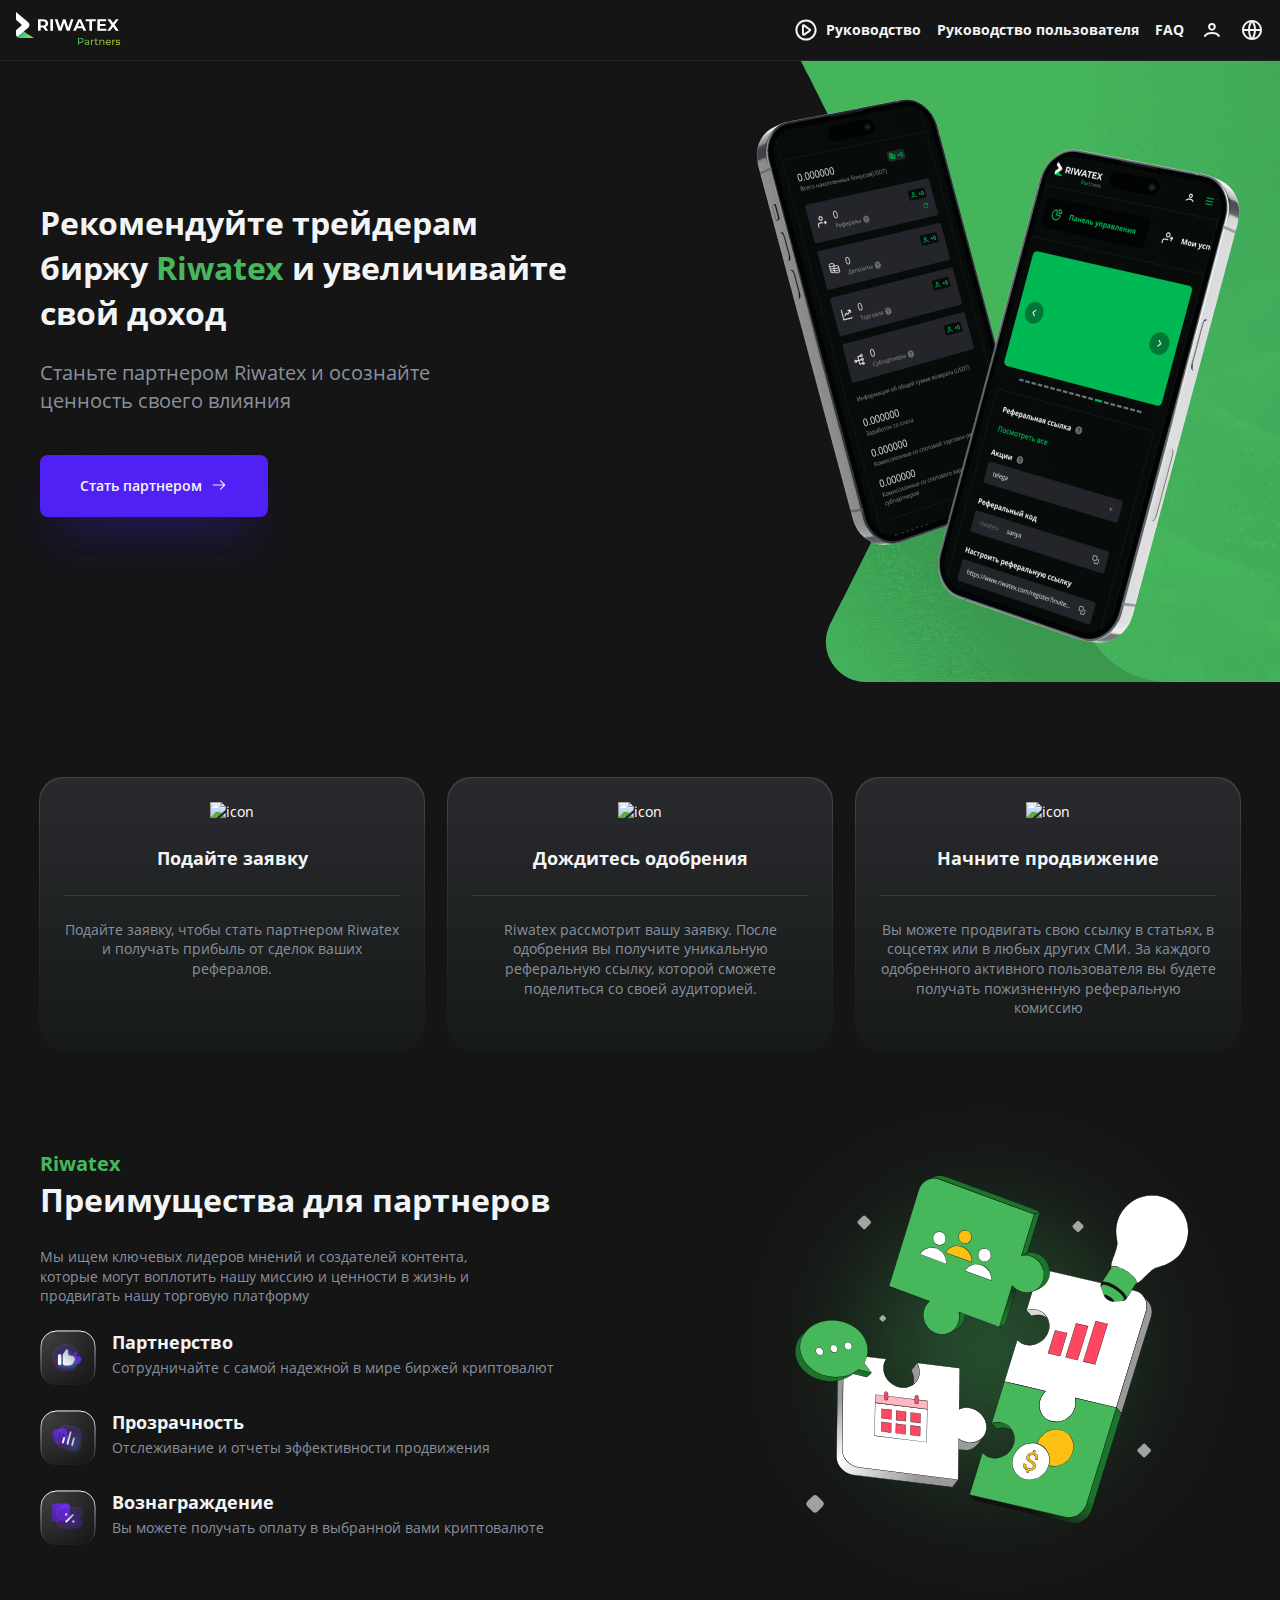
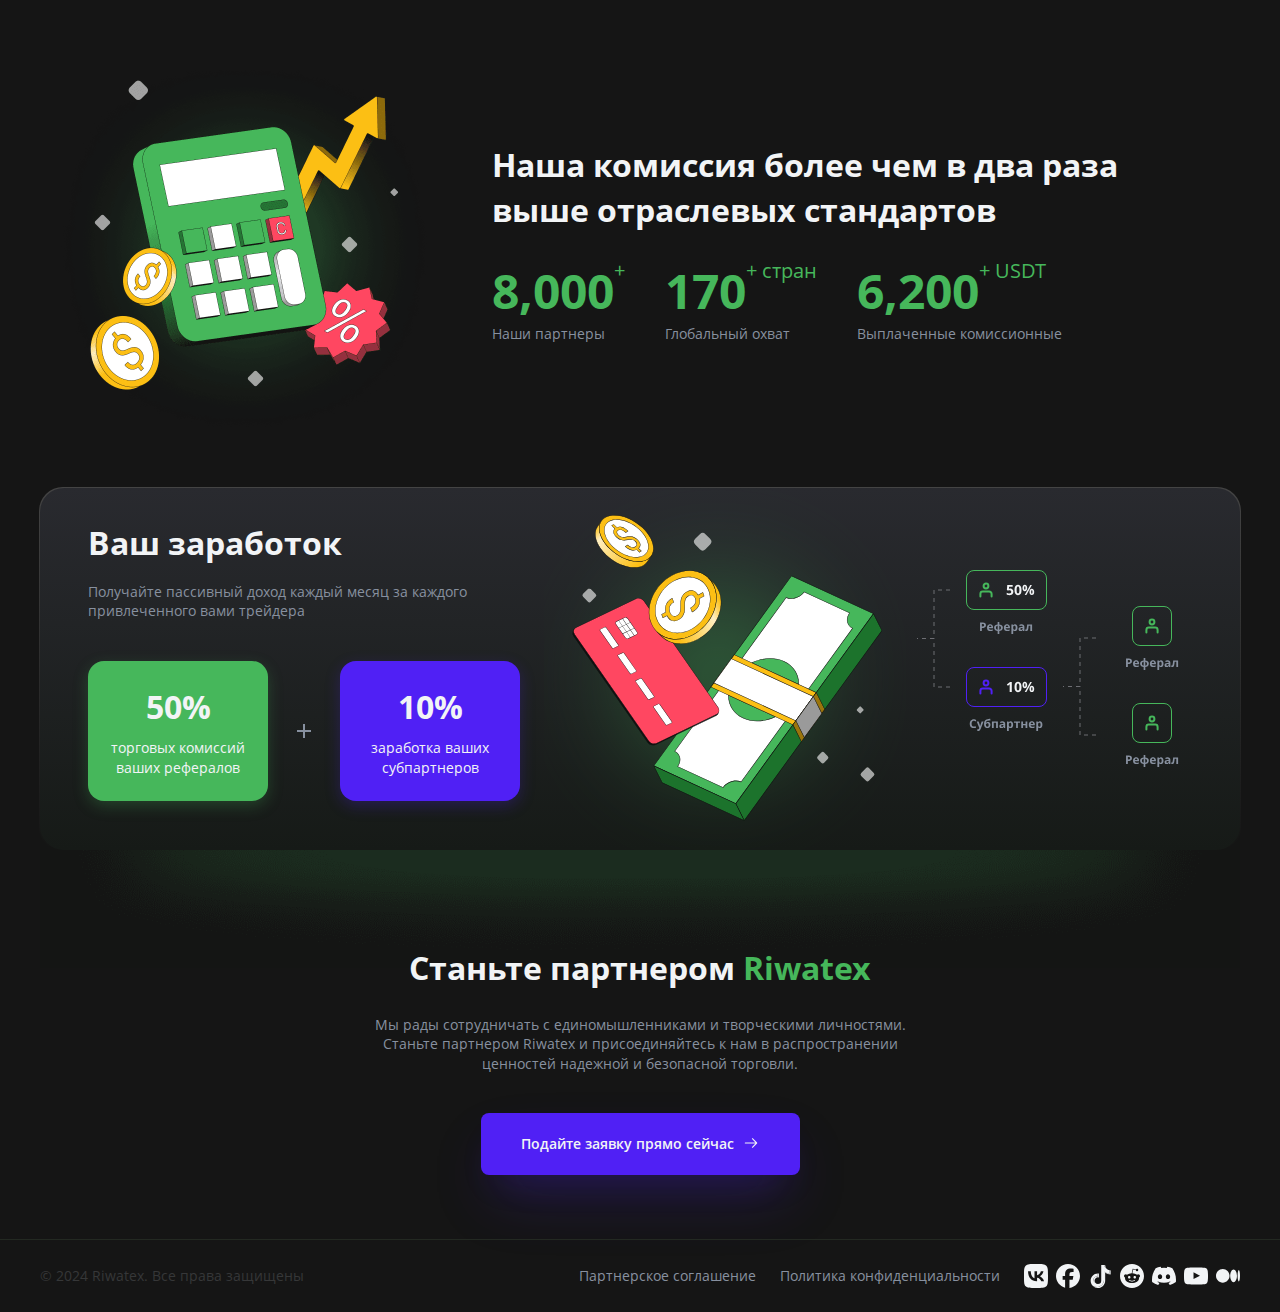
==== commit 3dc48110: "фикс" ====
--- a/index.html
+++ b/index.html
@@ -122,7 +122,7 @@
               <div class="intro__content">
                         <h1 class="title intro__title">Рекомендуйте трейдерам биржу <span>Riwatex</span> и увеличивайте свой доход
                         </h1>
-                <p class="intro__text">Станьте партнером Riwatex и осознайте ценность своего влияния</p><a class="btn-index intro__btn" href="#">Стать партнером
+                <p class="intro__text">Станьте партнером Riwatex и осознайте ценность своего влияния</p><a class="intro__btn btn-index" href="#">Стать партнером
                           <svg>
                             <use xlink:href="img/sprites/sprite.svg#arrow-right"></use>
                           </svg></a>
@@ -250,7 +250,7 @@
             <div class="partner__inner">
                       <h1 class="title partner__title">Станьте партнером <span>Riwatex</span>
                       </h1>
-              <p class="partner__text">Мы рады сотрудничать с единомышленниками и творческими личностями. Станьте партнером Riwatex и присоединяйтесь к нам в распространении ценностей надежной и безопасной торговли.</p><a class="btn-index partner__btn" href="#">Подайте заявку прямо сейчас
+              <p class="partner__text">Мы рады сотрудничать с единомышленниками и творческими личностями. Станьте партнером Riwatex и присоединяйтесь к нам в распространении ценностей надежной и безопасной торговли.</p><a class="partner__btn btn-index" href="#">Подайте заявку прямо сейчас
                         <svg>
                           <use xlink:href="img/sprites/sprite.svg#arrow-right"></use>
                         </svg></a>
--- a/styles/main.min.css
+++ b/styles/main.min.css
@@ -1 +1 @@
-html{line-height:1.15;-webkit-text-size-adjust:100%}details,main{display:block}hr{-webkit-box-sizing:content-box;box-sizing:content-box;height:0;overflow:visible}code,kbd,pre,samp{font-family:monospace,monospace}abbr[title]{border-bottom:none;text-decoration:underline;-webkit-text-decoration:underline dotted;text-decoration:underline dotted}b,strong{font-weight:bolder}sub,sup{line-height:0;position:relative}sub{bottom:-.25em}sup{top:-.5em}button,input,optgroup,select,textarea{font-family:inherit;font-size:100%;line-height:1.15;margin:0}button,input{overflow:visible}button,select{text-transform:none}[type=button],[type=reset],[type=submit],button{-webkit-appearance:button}[type=button]::-moz-focus-inner,[type=reset]::-moz-focus-inner,[type=submit]::-moz-focus-inner,button::-moz-focus-inner{border-style:none;padding:0}[type=button]:-moz-focusring,[type=reset]:-moz-focusring,[type=submit]:-moz-focusring,button:-moz-focusring{outline:ButtonText dotted 1px}legend{-webkit-box-sizing:border-box;box-sizing:border-box;color:inherit;display:table;max-width:100%;white-space:normal}progress{vertical-align:baseline}textarea{overflow:auto}[type=checkbox],[type=radio]{-webkit-box-sizing:border-box;box-sizing:border-box;padding:0}[type=number]::-webkit-inner-spin-button,[type=number]::-webkit-outer-spin-button{height:auto}[type=search]{-webkit-appearance:textfield;outline-offset:-2px}[type=search]::-webkit-search-decoration{-webkit-appearance:none}::-webkit-file-upload-button{-webkit-appearance:button;font:inherit}summary{display:list-item}[hidden],template{display:none}a,abbr,acronym,address,applet,b,big,blockquote,body,caption,center,cite,code,dd,del,dfn,div,dl,dt,em,fieldset,font,form,h1,h2,h3,h4,h5,h6,html,i,iframe,img,ins,kbd,label,legend,li,object,ol,p,pre,q,s,samp,small,span,strike,strong,sub,sup,table,tbody,td,tfoot,th,thead,tr,tt,u,ul,var{margin:0;padding:0;border:0;outline:0;font-size:100%;vertical-align:baseline;background:0 0}ol,ul{list-style:none}blockquote,q{quotes:none}blockquote:after,blockquote:before,q:after,q:before{content:"";content:none}:focus{outline:0}ins{text-decoration:none}del{text-decoration:line-through}table{border-collapse:collapse;border-spacing:0}.itc-select{position:relative;width:100%}.itc-select__toggle{position:relative;display:block;width:100%;padding:16px 12px;font-size:12px;line-height:1.4;background-color:transparent;border:1px solid #363738;border-radius:4px;cursor:pointer;-webkit-user-select:none;-moz-user-select:none;-ms-user-select:none;user-select:none;color:#f2f4f6;-webkit-transition:.1s ease-in-out;transition:.1s ease-in-out}.itc-select__toggle::after{position:absolute;content:"";background-image:initial;background-color:#6d6e73;width:16px;height:16px;right:8px;top:calc(50% - 8px);z-index:2;-webkit-mask-image:url(../img/sprites/sprite.svg#triangle);mask-image:url(../img/sprites/sprite.svg#triangle);-webkit-mask-position:center;mask-position:center;-webkit-mask-repeat:no-repeat;mask-repeat:no-repeat;-webkit-mask-size:cover;mask-size:cover;-webkit-mask-size:14px;mask-size:14px;-webkit-transition:.1s ease-in-out;transition:.1s ease-in-out}.itc-select__toggle:focus{outline:0}.itc-select_show .itc-select__toggle::after{-webkit-transform:rotate(180deg);-ms-transform:rotate(180deg);transform:rotate(180deg)}.itc-select__dropdown{scrollbar-color:#646567;-ms-overflow-style:none;position:absolute;top:100%;right:0;left:0;z-index:2;display:none;max-height:10rem;overflow-y:auto;background-color:#292a2f;border-radius:4px;-webkit-box-shadow:0 0 26.8999996185px 0 rgba(0,0,0,.5294117647);box-shadow:0 0 26.8999996185px 0 rgba(0,0,0,.5294117647)}.itc-select__dropdown::-webkit-scrollbar{width:4px;scrollbar-width:initial}.itc-select__dropdown::-webkit-scrollbar-track{background:0 0}.itc-select__dropdown::-webkit-scrollbar-thumb{background-color:#646567;border-radius:3px}.itc-select_show .itc-select__backdrop,.itc-select_show .itc-select__dropdown{display:block}.itc-select__options{margin:0;padding:0;list-style:none}.itc-select__option{padding:.375rem .75rem}.itc-select__option_selected{background-color:#e1f5fe}.itc-select__option:hover{background-color:#18191c;cursor:pointer;-webkit-transition:background-color .1s ease-in-out;transition:background-color .1s ease-in-out}@font-face{font-family:swiper-icons;src:url("data:application/font-woff;charset=utf-8;base64, [base64]//wADZ2x5ZgAAAywAAADMAAAD2MHtryVoZWFkAAABbAAAADAAAAA2E2+eoWhoZWEAAAGcAAAAHwAAACQC9gDzaG10eAAAAigAAAAZAAAArgJkABFsb2NhAAAC0AAAAFoAAABaFQAUGG1heHAAAAG8AAAAHwAAACAAcABAbmFtZQAAA/gAAAE5AAACXvFdBwlwb3N0AAAFNAAAAGIAAACE5s74hXjaY2BkYGAAYpf5Hu/j+W2+MnAzMYDAzaX6QjD6/4//Bxj5GA8AuRwMYGkAPywL13jaY2BkYGA88P8Agx4j+/8fQDYfA1AEBWgDAIB2BOoAeNpjYGRgYNBh4GdgYgABEMnIABJzYNADCQAACWgAsQB42mNgYfzCOIGBlYGB0YcxjYGBwR1Kf2WQZGhhYGBiYGVmgAFGBiQQkOaawtDAoMBQxXjg/wEGPcYDDA4wNUA2CCgwsAAAO4EL6gAAeNpj2M0gyAACqxgGNWBkZ2D4/wMA+xkDdgAAAHjaY2BgYGaAYBkGRgYQiAHyGMF8FgYHIM3DwMHABGQrMOgyWDLEM1T9/w8UBfEMgLzE////P/5//f/V/xv+r4eaAAeMbAxwIUYmIMHEgKYAYjUcsDAwsLKxc3BycfPw8jEQA/[base64]/uznmfPFBNODM2K7MTQ45YEAZqGP81AmGGcF3iPqOop0r1SPTaTbVkfUe4HXj97wYE+yNwWYxwWu4v1ugWHgo3S1XdZEVqWM7ET0cfnLGxWfkgR42o2PvWrDMBSFj/IHLaF0zKjRgdiVMwScNRAoWUoH78Y2icB/yIY09An6AH2Bdu/UB+yxopYshQiEvnvu0dURgDt8QeC8PDw7Fpji3fEA4z/PEJ6YOB5hKh4dj3EvXhxPqH/SKUY3rJ7srZ4FZnh1PMAtPhwP6fl2PMJMPDgeQ4rY8YT6Gzao0eAEA409DuggmTnFnOcSCiEiLMgxCiTI6Cq5DZUd3Qmp10vO0LaLTd2cjN4fOumlc7lUYbSQcZFkutRG7g6JKZKy0RmdLY680CDnEJ+UMkpFFe1RN7nxdVpXrC4aTtnaurOnYercZg2YVmLN/d/gczfEimrE/fs/bOuq29Zmn8tloORaXgZgGa78yO9/cnXm2BpaGvq25Dv9S4E9+5SIc9PqupJKhYFSSl47+Qcr1mYNAAAAeNptw0cKwkAAAMDZJA8Q7OUJvkLsPfZ6zFVERPy8qHh2YER+3i/BP83vIBLLySsoKimrqKqpa2hp6+jq6RsYGhmbmJqZSy0sraxtbO3sHRydnEMU4uR6yx7JJXveP7WrDycAAAAAAAH//wACeNpjYGRgYOABYhkgZgJCZgZNBkYGLQZtIJsFLMYAAAw3ALgAeNolizEKgDAQBCchRbC2sFER0YD6qVQiBCv/H9ezGI6Z5XBAw8CBK/m5iQQVauVbXLnOrMZv2oLdKFa8Pjuru2hJzGabmOSLzNMzvutpB3N42mNgZGBg4GKQYzBhYMxJLMlj4GBgAYow/P/PAJJhLM6sSoWKfWCAAwDAjgbRAAB42mNgYGBkAIIbCZo5IPrmUn0hGA0AO8EFTQAA");font-weight:400;font-style:normal}:root{--swiper-theme-color:#007aff;--swiper-navigation-size:44px}:host{position:relative;display:block;margin-left:auto;margin-right:auto;z-index:1}.swiper{margin-left:auto;margin-right:auto;position:relative;overflow:hidden;list-style:none;padding:0;z-index:1;display:block}.swiper-vertical>.swiper-wrapper{-webkit-box-orient:vertical;-webkit-box-direction:normal;-ms-flex-direction:column;flex-direction:column}.swiper-wrapper{position:relative;width:100%;height:100%;z-index:1;display:-webkit-box;display:-ms-flexbox;display:flex;-webkit-transition-property:-webkit-transform;transition-property:transform,-webkit-transform;-webkit-transition-timing-function:var(--swiper-wrapper-transition-timing-function,initial);transition-timing-function:var(--swiper-wrapper-transition-timing-function,initial);-webkit-box-sizing:content-box;box-sizing:content-box}.swiper-android .swiper-slide,.swiper-ios .swiper-slide,.swiper-wrapper{-webkit-transform:translate3d(0,0,0);transform:translate3d(0,0,0)}.swiper-horizontal{-ms-touch-action:pan-y;touch-action:pan-y}.swiper-vertical{-ms-touch-action:pan-x;touch-action:pan-x}.swiper-slide{-ms-flex-negative:0;flex-shrink:0;width:100%;height:100%;position:relative;-webkit-transition-property:-webkit-transform;transition-property:transform,-webkit-transform;display:block}.swiper-slide-invisible-blank{visibility:hidden}.swiper-autoheight,.swiper-autoheight .swiper-slide{height:auto}.swiper-autoheight .swiper-wrapper{-webkit-box-align:start;-ms-flex-align:start;align-items:flex-start;-webkit-transition-property:height,-webkit-transform;transition-property:transform,height,-webkit-transform}.swiper-backface-hidden .swiper-slide{-webkit-transform:translateZ(0);transform:translateZ(0);-webkit-backface-visibility:hidden;backface-visibility:hidden}.swiper-3d.swiper-css-mode .swiper-wrapper{-webkit-perspective:1200px;perspective:1200px}.swiper-3d .swiper-wrapper{-webkit-transform-style:preserve-3d;transform-style:preserve-3d}.swiper-3d{-webkit-perspective:1200px;perspective:1200px}.swiper-3d .swiper-cube-shadow,.swiper-3d .swiper-slide{-webkit-transform-style:preserve-3d;transform-style:preserve-3d}.swiper-css-mode>.swiper-wrapper{overflow:auto;scrollbar-width:none;-ms-overflow-style:none}.swiper-css-mode>.swiper-wrapper::-webkit-scrollbar{display:none}.swiper-css-mode>.swiper-wrapper>.swiper-slide{scroll-snap-align:start start}.swiper-css-mode.swiper-horizontal>.swiper-wrapper{-ms-scroll-snap-type:x mandatory;scroll-snap-type:x mandatory}.swiper-css-mode.swiper-vertical>.swiper-wrapper{-ms-scroll-snap-type:y mandatory;scroll-snap-type:y mandatory}.swiper-css-mode.swiper-free-mode>.swiper-wrapper{-ms-scroll-snap-type:none;scroll-snap-type:none}.swiper-css-mode.swiper-free-mode>.swiper-wrapper>.swiper-slide{scroll-snap-align:none}.swiper-css-mode.swiper-centered>.swiper-wrapper::before{content:"";-ms-flex-negative:0;flex-shrink:0;-webkit-box-ordinal-group:10000;-ms-flex-order:9999;order:9999}.swiper-css-mode.swiper-centered>.swiper-wrapper>.swiper-slide{scroll-snap-align:center center;scroll-snap-stop:always}.swiper-css-mode.swiper-centered.swiper-horizontal>.swiper-wrapper>.swiper-slide:first-child{-webkit-margin-start:var(--swiper-centered-offset-before);margin-inline-start:var(--swiper-centered-offset-before)}.swiper-css-mode.swiper-centered.swiper-horizontal>.swiper-wrapper::before{height:100%;min-height:1px;width:var(--swiper-centered-offset-after)}.swiper-css-mode.swiper-centered.swiper-vertical>.swiper-wrapper>.swiper-slide:first-child{-webkit-margin-before:var(--swiper-centered-offset-before);margin-block-start:var(--swiper-centered-offset-before)}.swiper-css-mode.swiper-centered.swiper-vertical>.swiper-wrapper::before{width:100%;min-width:1px;height:var(--swiper-centered-offset-after)}.swiper-3d .swiper-slide-shadow,.swiper-3d .swiper-slide-shadow-bottom,.swiper-3d .swiper-slide-shadow-left,.swiper-3d .swiper-slide-shadow-right,.swiper-3d .swiper-slide-shadow-top{position:absolute;left:0;top:0;width:100%;height:100%;pointer-events:none;z-index:10}.swiper-3d .swiper-slide-shadow{background:rgba(0,0,0,.15)}.swiper-3d .swiper-slide-shadow-left{background-image:-webkit-gradient(linear,right top,left top,from(rgba(0,0,0,.5)),to(rgba(0,0,0,0)));background-image:linear-gradient(to left,rgba(0,0,0,.5),rgba(0,0,0,0))}.swiper-3d .swiper-slide-shadow-right{background-image:-webkit-gradient(linear,left top,right top,from(rgba(0,0,0,.5)),to(rgba(0,0,0,0)));background-image:linear-gradient(to right,rgba(0,0,0,.5),rgba(0,0,0,0))}.swiper-3d .swiper-slide-shadow-top{background-image:-webkit-gradient(linear,left bottom,left top,from(rgba(0,0,0,.5)),to(rgba(0,0,0,0)));background-image:linear-gradient(to top,rgba(0,0,0,.5),rgba(0,0,0,0))}.swiper-3d .swiper-slide-shadow-bottom{background-image:-webkit-gradient(linear,left top,left bottom,from(rgba(0,0,0,.5)),to(rgba(0,0,0,0)));background-image:linear-gradient(to bottom,rgba(0,0,0,.5),rgba(0,0,0,0))}.swiper-lazy-preloader{width:42px;height:42px;position:absolute;left:50%;top:50%;margin-left:-21px;margin-top:-21px;z-index:10;-webkit-transform-origin:50%;-ms-transform-origin:50%;transform-origin:50%;-webkit-box-sizing:border-box;box-sizing:border-box;border:4px solid var(--swiper-preloader-color,var(--swiper-theme-color));border-radius:50%;border-top-color:transparent}.swiper-watch-progress .swiper-slide-visible .swiper-lazy-preloader,.swiper:not(.swiper-watch-progress) .swiper-lazy-preloader{-webkit-animation:1s linear infinite swiper-preloader-spin;animation:1s linear infinite swiper-preloader-spin}.swiper-lazy-preloader-white{--swiper-preloader-color:#fff}.swiper-lazy-preloader-black{--swiper-preloader-color:#000}@-webkit-keyframes swiper-preloader-spin{0%{-webkit-transform:rotate(0);transform:rotate(0)}100%{-webkit-transform:rotate(360deg);transform:rotate(360deg)}}@keyframes swiper-preloader-spin{0%{-webkit-transform:rotate(0);transform:rotate(0)}100%{-webkit-transform:rotate(360deg);transform:rotate(360deg)}}.swiper-virtual .swiper-slide{-webkit-backface-visibility:hidden;-webkit-transform:translateZ(0);transform:translateZ(0)}.swiper-virtual.swiper-css-mode .swiper-wrapper::after{content:"";position:absolute;left:0;top:0;pointer-events:none}.swiper-virtual.swiper-css-mode.swiper-horizontal .swiper-wrapper::after{height:1px;width:var(--swiper-virtual-size)}.swiper-virtual.swiper-css-mode.swiper-vertical .swiper-wrapper::after{width:1px;height:var(--swiper-virtual-size)}.swiper-button-next,.swiper-button-prev{position:absolute;top:var(--swiper-navigation-top-offset,50%);width:calc(var(--swiper-navigation-size)/ 44 * 27);height:var(--swiper-navigation-size);margin-top:calc(0px - var(--swiper-navigation-size)/ 2);cursor:pointer;display:-webkit-box;display:-ms-flexbox;display:flex;-webkit-box-align:center;-ms-flex-align:center;align-items:center;-webkit-box-pack:center;-ms-flex-pack:center;justify-content:center;color:var(--swiper-navigation-color,var(--swiper-theme-color))}.swiper-button-next.swiper-button-disabled,.swiper-button-prev.swiper-button-disabled{opacity:.35;cursor:auto;pointer-events:none}.swiper-button-next.swiper-button-hidden,.swiper-button-prev.swiper-button-hidden{opacity:0;cursor:auto;pointer-events:none}.swiper-navigation-disabled .swiper-button-next,.swiper-navigation-disabled .swiper-button-prev{display:none!important}.swiper-button-next svg,.swiper-button-prev svg{width:100%;height:100%;-o-object-fit:contain;object-fit:contain;-webkit-transform-origin:center;-ms-transform-origin:center;transform-origin:center}.swiper-rtl .swiper-button-next svg,.swiper-rtl .swiper-button-prev svg{-webkit-transform:rotate(180deg);-ms-transform:rotate(180deg);transform:rotate(180deg)}.swiper-button-prev,.swiper-rtl .swiper-button-next{left:var(--swiper-navigation-sides-offset,10px);right:auto}.swiper-button-lock{display:none}.swiper-button-next:after,.swiper-button-prev:after{font-family:swiper-icons;font-size:var(--swiper-navigation-size);text-transform:none!important;letter-spacing:0;font-variant:initial;line-height:1}.swiper-button-prev:after,.swiper-rtl .swiper-button-next:after{content:"prev"}.swiper-button-next,.swiper-rtl .swiper-button-prev{right:var(--swiper-navigation-sides-offset,10px);left:auto}.swiper-button-next:after,.swiper-rtl .swiper-button-prev:after{content:"next"}.swiper-pagination{position:absolute;text-align:center;-webkit-transition:opacity .3s;transition:opacity .3s;-webkit-transform:translate3d(0,0,0);transform:translate3d(0,0,0);z-index:10}.swiper-pagination.swiper-pagination-hidden{opacity:0}.swiper-pagination-disabled>.swiper-pagination,.swiper-pagination.swiper-pagination-disabled{display:none!important}.swiper-horizontal>.swiper-pagination-bullets,.swiper-pagination-bullets.swiper-pagination-horizontal,.swiper-pagination-custom,.swiper-pagination-fraction{bottom:var(--swiper-pagination-bottom,8px);top:var(--swiper-pagination-top,auto);left:0;width:100%}.swiper-pagination-bullets-dynamic{overflow:hidden;font-size:0}.swiper-pagination-bullets-dynamic .swiper-pagination-bullet{-webkit-transform:scale(.33);-ms-transform:scale(.33);transform:scale(.33);position:relative}.swiper-pagination-bullets-dynamic .swiper-pagination-bullet-active,.swiper-pagination-bullets-dynamic .swiper-pagination-bullet-active-main{-webkit-transform:scale(1);-ms-transform:scale(1);transform:scale(1)}.swiper-pagination-bullets-dynamic .swiper-pagination-bullet-active-prev{-webkit-transform:scale(.66);-ms-transform:scale(.66);transform:scale(.66)}.swiper-pagination-bullets-dynamic .swiper-pagination-bullet-active-prev-prev{-webkit-transform:scale(.33);-ms-transform:scale(.33);transform:scale(.33)}.swiper-pagination-bullets-dynamic .swiper-pagination-bullet-active-next{-webkit-transform:scale(.66);-ms-transform:scale(.66);transform:scale(.66)}.swiper-pagination-bullets-dynamic .swiper-pagination-bullet-active-next-next{-webkit-transform:scale(.33);-ms-transform:scale(.33);transform:scale(.33)}.swiper-pagination-bullet{width:var(--swiper-pagination-bullet-width,var(--swiper-pagination-bullet-size,8px));height:var(--swiper-pagination-bullet-height,var(--swiper-pagination-bullet-size,8px));display:inline-block;border-radius:var(--swiper-pagination-bullet-border-radius,50%);background:var(--swiper-pagination-bullet-inactive-color,#000);opacity:var(--swiper-pagination-bullet-inactive-opacity,.2)}button.swiper-pagination-bullet{border:none;margin:0;padding:0;-webkit-box-shadow:none;box-shadow:none;-webkit-appearance:none;-moz-appearance:none;appearance:none}.swiper-pagination-clickable .swiper-pagination-bullet{cursor:pointer}.swiper-pagination-bullet:only-child{display:none!important}.swiper-pagination-bullet-active{opacity:var(--swiper-pagination-bullet-opacity,1);background:var(--swiper-pagination-color,var(--swiper-theme-color))}.swiper-pagination-vertical.swiper-pagination-bullets,.swiper-vertical>.swiper-pagination-bullets{right:var(--swiper-pagination-right,8px);left:var(--swiper-pagination-left,auto);top:50%;-webkit-transform:translate3d(0,-50%,0);transform:translate3d(0,-50%,0)}.swiper-pagination-vertical.swiper-pagination-bullets .swiper-pagination-bullet,.swiper-vertical>.swiper-pagination-bullets .swiper-pagination-bullet{margin:var(--swiper-pagination-bullet-vertical-gap,6px) 0;display:block}.swiper-pagination-vertical.swiper-pagination-bullets.swiper-pagination-bullets-dynamic,.swiper-vertical>.swiper-pagination-bullets.swiper-pagination-bullets-dynamic{top:50%;-webkit-transform:translateY(-50%);-ms-transform:translateY(-50%);transform:translateY(-50%);width:8px}.swiper-pagination-vertical.swiper-pagination-bullets.swiper-pagination-bullets-dynamic .swiper-pagination-bullet,.swiper-vertical>.swiper-pagination-bullets.swiper-pagination-bullets-dynamic .swiper-pagination-bullet{display:inline-block;-webkit-transition:top .2s,-webkit-transform .2s;transition:transform .2s,top .2s,-webkit-transform .2s}.swiper-horizontal>.swiper-pagination-bullets .swiper-pagination-bullet,.swiper-pagination-horizontal.swiper-pagination-bullets .swiper-pagination-bullet{margin:0 var(--swiper-pagination-bullet-horizontal-gap,4px)}.swiper-horizontal>.swiper-pagination-bullets.swiper-pagination-bullets-dynamic,.swiper-pagination-horizontal.swiper-pagination-bullets.swiper-pagination-bullets-dynamic{left:50%;-webkit-transform:translateX(-50%);-ms-transform:translateX(-50%);transform:translateX(-50%);white-space:nowrap}.swiper-horizontal>.swiper-pagination-bullets.swiper-pagination-bullets-dynamic .swiper-pagination-bullet,.swiper-pagination-horizontal.swiper-pagination-bullets.swiper-pagination-bullets-dynamic .swiper-pagination-bullet{-webkit-transition:left .2s,-webkit-transform .2s;transition:transform .2s,left .2s,-webkit-transform .2s}.swiper-horizontal.swiper-rtl>.swiper-pagination-bullets-dynamic .swiper-pagination-bullet{-webkit-transition:right .2s,-webkit-transform .2s;transition:transform .2s,right .2s,-webkit-transform .2s}.swiper-pagination-fraction{color:var(--swiper-pagination-fraction-color,inherit)}.swiper-pagination-progressbar{background:var(--swiper-pagination-progressbar-bg-color,rgba(0,0,0,.25));position:absolute}.swiper-pagination-progressbar .swiper-pagination-progressbar-fill{background:var(--swiper-pagination-color,var(--swiper-theme-color));position:absolute;left:0;top:0;width:100%;height:100%;-webkit-transform:scale(0);-ms-transform:scale(0);transform:scale(0);-webkit-transform-origin:left top;-ms-transform-origin:left top;transform-origin:left top}.swiper-rtl .swiper-pagination-progressbar .swiper-pagination-progressbar-fill{-webkit-transform-origin:right top;-ms-transform-origin:right top;transform-origin:right top}.swiper-horizontal>.swiper-pagination-progressbar,.swiper-pagination-progressbar.swiper-pagination-horizontal,.swiper-pagination-progressbar.swiper-pagination-vertical.swiper-pagination-progressbar-opposite,.swiper-vertical>.swiper-pagination-progressbar.swiper-pagination-progressbar-opposite{width:100%;height:var(--swiper-pagination-progressbar-size,4px);left:0;top:0}.swiper-horizontal>.swiper-pagination-progressbar.swiper-pagination-progressbar-opposite,.swiper-pagination-progressbar.swiper-pagination-horizontal.swiper-pagination-progressbar-opposite,.swiper-pagination-progressbar.swiper-pagination-vertical,.swiper-vertical>.swiper-pagination-progressbar{width:var(--swiper-pagination-progressbar-size,4px);height:100%;left:0;top:0}.swiper-pagination-lock{display:none}.swiper-scrollbar{border-radius:var(--swiper-scrollbar-border-radius,10px);position:relative;-ms-touch-action:none;touch-action:none;background:var(--swiper-scrollbar-bg-color,rgba(0,0,0,.1))}.swiper-scrollbar-disabled>.swiper-scrollbar,.swiper-scrollbar.swiper-scrollbar-disabled{display:none!important}.swiper-horizontal>.swiper-scrollbar,.swiper-scrollbar.swiper-scrollbar-horizontal{position:absolute;left:var(--swiper-scrollbar-sides-offset,1%);bottom:var(--swiper-scrollbar-bottom,4px);top:var(--swiper-scrollbar-top,auto);z-index:50;height:var(--swiper-scrollbar-size,4px);width:calc(100% - 2 * var(--swiper-scrollbar-sides-offset,1%))}.swiper-scrollbar.swiper-scrollbar-vertical,.swiper-vertical>.swiper-scrollbar{position:absolute;left:var(--swiper-scrollbar-left,auto);right:var(--swiper-scrollbar-right,4px);top:var(--swiper-scrollbar-sides-offset,1%);z-index:50;width:var(--swiper-scrollbar-size,4px);height:calc(100% - 2 * var(--swiper-scrollbar-sides-offset,1%))}.swiper-scrollbar-drag{height:100%;width:100%;position:relative;background:var(--swiper-scrollbar-drag-bg-color,rgba(0,0,0,.5));border-radius:var(--swiper-scrollbar-border-radius,10px);left:0;top:0}.swiper-scrollbar-cursor-drag{cursor:move}.swiper-scrollbar-lock{display:none}.swiper-zoom-container{width:100%;height:100%;display:-webkit-box;display:-ms-flexbox;display:flex;-webkit-box-pack:center;-ms-flex-pack:center;justify-content:center;-webkit-box-align:center;-ms-flex-align:center;align-items:center;text-align:center}.swiper-zoom-container>canvas,.swiper-zoom-container>img,.swiper-zoom-container>svg{max-width:100%;max-height:100%;-o-object-fit:contain;object-fit:contain}.swiper-slide-zoomed{cursor:move;-ms-touch-action:none;touch-action:none}.swiper .swiper-notification{position:absolute;left:0;top:0;pointer-events:none;opacity:0;z-index:-1000}.swiper-free-mode>.swiper-wrapper{-webkit-transition-timing-function:ease-out;transition-timing-function:ease-out;margin:0 auto}.swiper-grid>.swiper-wrapper{-ms-flex-wrap:wrap;flex-wrap:wrap}.swiper-grid-column>.swiper-wrapper{-ms-flex-wrap:wrap;flex-wrap:wrap;-webkit-box-orient:vertical;-webkit-box-direction:normal;-ms-flex-direction:column;flex-direction:column}.swiper-fade.swiper-free-mode .swiper-slide{-webkit-transition-timing-function:ease-out;transition-timing-function:ease-out}.swiper-fade .swiper-slide{pointer-events:none;-webkit-transition-property:opacity;transition-property:opacity}.swiper-fade .swiper-slide .swiper-slide{pointer-events:none}.swiper-fade .swiper-slide-active,.swiper-fade .swiper-slide-active .swiper-slide-active{pointer-events:auto}.swiper-cube{overflow:visible}.swiper-cube .swiper-slide{pointer-events:none;-webkit-backface-visibility:hidden;backface-visibility:hidden;z-index:1;visibility:hidden;-webkit-transform-origin:0 0;-ms-transform-origin:0 0;transform-origin:0 0;width:100%;height:100%}.swiper-cube .swiper-slide .swiper-slide{pointer-events:none}.swiper-cube.swiper-rtl .swiper-slide{-webkit-transform-origin:100% 0;-ms-transform-origin:100% 0;transform-origin:100% 0}.swiper-cube .swiper-slide-active,.swiper-cube .swiper-slide-active .swiper-slide-active{pointer-events:auto}.swiper-cube .swiper-slide-active,.swiper-cube .swiper-slide-next,.swiper-cube .swiper-slide-prev{pointer-events:auto;visibility:visible}.swiper-cube .swiper-cube-shadow{position:absolute;left:0;bottom:0;width:100%;height:100%;opacity:.6;z-index:0}.swiper-cube .swiper-cube-shadow:before{content:"";background:#000;position:absolute;left:0;top:0;bottom:0;right:0;-webkit-filter:blur(50px);filter:blur(50px)}.swiper-cube .swiper-slide-next+.swiper-slide{pointer-events:auto;visibility:visible}.swiper-cube .swiper-slide-shadow-cube.swiper-slide-shadow-bottom,.swiper-cube .swiper-slide-shadow-cube.swiper-slide-shadow-left,.swiper-cube .swiper-slide-shadow-cube.swiper-slide-shadow-right,.swiper-cube .swiper-slide-shadow-cube.swiper-slide-shadow-top{z-index:0;-webkit-backface-visibility:hidden;backface-visibility:hidden}.swiper-flip{overflow:visible}.swiper-flip .swiper-slide{pointer-events:none;-webkit-backface-visibility:hidden;backface-visibility:hidden;z-index:1}.swiper-flip .swiper-slide .swiper-slide{pointer-events:none}.swiper-flip .swiper-slide-active,.swiper-flip .swiper-slide-active .swiper-slide-active{pointer-events:auto}.swiper-flip .swiper-slide-shadow-flip.swiper-slide-shadow-bottom,.swiper-flip .swiper-slide-shadow-flip.swiper-slide-shadow-left,.swiper-flip .swiper-slide-shadow-flip.swiper-slide-shadow-right,.swiper-flip .swiper-slide-shadow-flip.swiper-slide-shadow-top{z-index:0;-webkit-backface-visibility:hidden;backface-visibility:hidden}.swiper-creative .swiper-slide{-webkit-backface-visibility:hidden;backface-visibility:hidden;overflow:hidden;-webkit-transition-property:opacity,height,-webkit-transform;transition-property:transform,opacity,height,-webkit-transform}.swiper-cards{overflow:visible}.swiper-cards .swiper-slide{-webkit-transform-origin:center bottom;-ms-transform-origin:center bottom;transform-origin:center bottom;-webkit-backface-visibility:hidden;backface-visibility:hidden;overflow:hidden}@font-face{font-family:"Open Sans";src:url(../fonts/OpenSans-SemiBold.woff2) format("woff2"),url(../fonts/OpenSans-SemiBold.woff) format("woff"),url(../fonts/OpenSans-SemiBold.ttf) format("truetype");font-weight:600;font-style:normal;font-display:swap}@font-face{font-family:"Open Sans";src:url(../fonts/OpenSans-ExtraBoldItalic.woff2) format("woff2"),url(../fonts/OpenSans-ExtraBoldItalic.woff) format("woff"),url(../fonts/OpenSans-ExtraBoldItalic.ttf) format("truetype");font-weight:700;font-style:italic;font-display:swap}@font-face{font-family:"Open Sans";src:url(../fonts/OpenSans-MediumItalic.woff2) format("woff2"),url(../fonts/OpenSans-MediumItalic.woff) format("woff"),url(../fonts/OpenSans-MediumItalic.ttf) format("truetype");font-weight:500;font-style:italic;font-display:swap}@font-face{font-family:"Open Sans";src:url(../fonts/OpenSans-BoldItalic.woff2) format("woff2"),url(../fonts/OpenSans-BoldItalic.woff) format("woff"),url(../fonts/OpenSans-BoldItalic.ttf) format("truetype");font-weight:700;font-style:italic;font-display:swap}@font-face{font-family:"Open Sans";src:url(../fonts/OpenSans-Regular.woff2) format("woff2"),url(../fonts/OpenSans-Regular.woff) format("woff"),url(../fonts/OpenSans-Regular.ttf) format("truetype");font-weight:400;font-style:normal;font-display:swap}@font-face{font-family:"Open Sans";src:url(../fonts/OpenSans-LightItalic.woff2) format("woff2"),url(../fonts/OpenSans-LightItalic.woff) format("woff"),url(../fonts/OpenSans-LightItalic.ttf) format("truetype");font-weight:300;font-style:italic;font-display:swap}@font-face{font-family:"Open Sans";src:url(../fonts/OpenSans-Italic.woff2) format("woff2"),url(../fonts/OpenSans-Italic.woff) format("woff"),url(../fonts/OpenSans-Italic.ttf) format("truetype");font-weight:400;font-style:italic;font-display:swap}@font-face{font-family:"Open Sans";src:url(../fonts/OpenSans-Medium.woff2) format("woff2"),url(../fonts/OpenSans-Medium.woff) format("woff"),url(../fonts/OpenSans-Medium.ttf) format("truetype");font-weight:500;font-style:normal;font-display:swap}@font-face{font-family:"Open Sans";src:url(../fonts/OpenSans-ExtraBold.woff2) format("woff2"),url(../fonts/OpenSans-ExtraBold.woff) format("woff"),url(../fonts/OpenSans-ExtraBold.ttf) format("truetype");font-weight:700;font-style:normal;font-display:swap}@font-face{font-family:"Open Sans";src:url(../fonts/OpenSans-Bold.woff2) format("woff2"),url(../fonts/OpenSans-Bold.woff) format("woff"),url(../fonts/OpenSans-Bold.ttf) format("truetype");font-weight:700;font-style:normal;font-display:swap}@font-face{font-family:"Open Sans";src:url(../fonts/OpenSans-SemiBoldItalic.woff2) format("woff2"),url(../fonts/OpenSans-SemiBoldItalic.woff) format("woff"),url(../fonts/OpenSans-SemiBoldItalic.ttf) format("truetype");font-weight:600;font-style:italic;font-display:swap}@font-face{font-family:"Open Sans";src:url(../fonts/OpenSans-Light.woff2) format("woff2"),url(../fonts/OpenSans-Light.woff) format("woff"),url(../fonts/OpenSans-Light.ttf) format("truetype");font-weight:300;font-style:normal;font-display:swap}html{font-size:10px}body{font-family:"Open Sans",-apple-system,BlinkMacSystemFont,Segoe UI,Roboto,Helvetica Neue,Helvetica,Arial,sans-serif;font-size:14px;-webkit-font-feature-settings:"tnum";font-feature-settings:"tnum";font-variant:tabular-nums;line-height:1.4;overflow-x:hidden}.wrapper{overflow:hidden;min-height:100vh;min-height:100dvh;display:-webkit-box;display:-ms-flexbox;display:flex;-webkit-box-orient:vertical;-webkit-box-direction:normal;-ms-flex-direction:column;flex-direction:column;background-color:#151515;color:#fff}.container{padding:0 1.5rem;width:100%;max-width:120rem;margin:0 auto;-webkit-box-sizing:border-box;box-sizing:border-box}@media (min-width:768px){.container{padding:0 2rem}}@media (min-width:1280px){.container{padding:0}}.container--flex{display:-webkit-box;display:-ms-flexbox;display:flex;-webkit-box-align:center;-ms-flex-align:center;align-items:center}.container--relative{position:relative}.main{-webkit-box-flex:1;-ms-flex:1 0 auto;flex:1 0 auto}.swiper-button-next,.swiper-button-prev{width:43px;height:43px;background-color:rgba(8,10,17,.698);border-radius:50%;background-image:url(../img/sprites/sprite.svg#slider-arrow);background-position:center;background-repeat:no-repeat;background-size:60px;z-index:2}.swiper-button-next::after,.swiper-button-prev::after{display:none}.swiper-button-prev{-webkit-transform:rotate(180deg);-ms-transform:rotate(180deg);transform:rotate(180deg)}*{-webkit-box-sizing:border-box;box-sizing:border-box}img,svg{max-width:100%;max-height:100%;display:block}a{color:inherit;text-decoration:none}.link-btn{display:block;font-weight:700;font-size:1.4rem;line-height:140%;text-align:center;color:#f2f4f6;border-radius:.4rem;padding:.6rem 1.2rem;outline:0}.link-btn--simple{border:1px solid #6d6e73;background:0 0}.link-btn--green{background:#46b75b;border:0}.btn{display:block;border-radius:4px;padding:6px 15px;background-color:#46b75b;white-space:nowrap;font-size:14px;line-height:1.4;text-align:center;color:#f2f4f6;width:100%;border:1px solid transparent;outline:0;cursor:pointer}@media (hover:hover){.btn:not(:disabled){-webkit-transition:.1s linear;transition:.1s linear}.btn:not(:disabled):hover{background-color:#258d3d}}.btn:disabled{pointer-events:none;cursor:not-allowed;background-color:#292a2f;color:#555c63}.btn.disabled{pointer-events:none;cursor:not-allowed;background-color:#292a2f;color:#555c63}.btn--wide{width:100%;padding:13px 15px;font-size:16px;line-height:1.3;white-space:wrap}.btn--center{display:inline-block;font-size:16px;width:auto;padding:12px 30px}.btn--small{width:auto;min-width:60px;padding:4px 12px;font-size:12px;line-height:2}.btn--transparent{border:1px solid #a2a9b6;background-color:transparent;color:#fff}.btn--red{border:1px solid #ff4761;background-color:transparent;color:#ff4761}@media (hover:hover){.btn--transparent:not(:disabled){-webkit-transition:.1s linear;transition:.1s linear}.btn--transparent:not(:disabled):hover{opacity:.8;border:1px solid #a2a9b6;background-color:transparent}.btn--red:not(:disabled){-webkit-transition:.1s linear;transition:.1s linear}.btn--red:not(:disabled):hover{background-color:#ff4761;color:#fff}}.btn-index{background:#5020f5;border:1px solid transparent;outline:0;display:-webkit-box;display:-ms-flexbox;display:flex;-webkit-box-pack:center;-ms-flex-pack:center;justify-content:center;font-weight:600;font-size:1.4rem;line-height:140%;color:#f2f4f6;padding:2rem 0;width:100%;border-radius:.8rem;-webkit-box-shadow:0 18px 36px -18px rgba(80,32,245,.25),0 30px 60px -12px rgba(80,32,245,.25);box-shadow:0 18px 36px -18px rgba(80,32,245,.25),0 30px 60px -12px rgba(80,32,245,.25);margin-bottom:6.4rem}.btn-index svg{width:1.8rem;height:1.8rem;margin-left:.8rem}.title{font-weight:700;font-size:2.6rem;line-height:140%;text-align:center;color:#f2f4f6;margin-bottom:2.4rem}@media (min-width:768px){.title{font-size:3.2rem}}.title span{color:#46b75b}.input{padding:12px 16px;font-size:12px;border:1px solid #363738;background-color:transparent;color:#f2f4f6;border-radius:4px;width:100%}.input__eye{content:"";position:absolute;-webkit-mask-image:url(../img/sprites/sprite.svg#eye-open2);mask-image:url(../img/sprites/sprite.svg#eye-open2);-webkit-mask-position:center;mask-position:center;-webkit-mask-repeat:no-repeat;mask-repeat:no-repeat;-webkit-mask-size:cover;mask-size:cover;right:16px;top:12px;width:16px;height:16px;background-color:#6d6e73;z-index:2;padding:0;border:0;cursor:pointer}.input__eye.active{-webkit-mask-image:url(../img/sprites/sprite.svg#eye-closed2);mask-image:url(../img/sprites/sprite.svg#eye-closed2);-webkit-mask-position:center;mask-position:center;-webkit-mask-repeat:no-repeat;mask-repeat:no-repeat;-webkit-mask-size:cover;mask-size:cover}@media (hover:hover){.btn-index{-webkit-transition:.1s linear;transition:.1s linear}.btn-index:hover{-webkit-box-shadow:initial;box-shadow:initial;background-color:#3f19c0}.input__eye{-webkit-transition:.1s linear;transition:.1s linear}.input__eye:hover{background-color:#87909f}}.input.error{border:1px solid #ff4761}.input::-webkit-input-placeholder{color:#67686b}.input::-moz-placeholder{color:#67686b}.input:-ms-input-placeholder{color:#67686b}.input::-ms-input-placeholder{color:#67686b}.input::placeholder{color:#67686b}.input:focus-visible{border:1px solid #6d6e73}.input__label{font-weight:700;font-size:14px}.input__label span{color:#ff4761}.input__text{margin-top:8px;color:#87909f;font-size:12px}.input__text a{color:#46b75b}.input__block{margin-top:24px}.input__wrap{margin-top:8px;position:relative}.input__wrap--flex{display:-webkit-box;display:-ms-flexbox;display:flex;-webkit-box-align:center;-ms-flex-align:center;align-items:center;gap:8px}.input__code{color:#46b75b;border:0;background-color:unset;font-size:12px;font-weight:700;position:absolute;right:16px;top:13px;padding:0;z-index:2;cursor:pointer}.input__code.disabled,.input__code:disabled{color:#a2a9b6;cursor:auto}.input__error{margin-top:8px;font-size:12px;color:#ff4761;display:none}.input__hint{margin-top:8px}.input__hint ul{font-size:10px;padding:8px;background-color:#2c3138;border-radius:4px}@media (min-width:1280px){.input__hint{margin-top:0;position:absolute;top:11px;right:11px;width:20px;height:20px;background-image:url(../img/sprites/sprite.svg#question);background-position:center;background-repeat:no-repeat;background-size:cover;cursor:help;overflow:visible}.input__hint:hover ul{display:block}.input__hint ul{display:none;position:absolute;z-index:1;top:calc(100% + 16px);width:240px;left:calc(50% - 120px);background-color:#292a2f;border:1px solid #6d6e73}.input__hint ul::before{content:"";position:absolute;width:0;height:0;border-style:solid;border-width:0 8px 8px;border-color:transparent transparent #6d6e73;left:calc(50% - 8px);top:-7px;-webkit-mask-image:url(../img/sprites/sprite.svg#triangle);mask-image:url(../img/sprites/sprite.svg#triangle);-webkit-mask-position:center;mask-position:center;-webkit-mask-repeat:no-repeat;mask-repeat:no-repeat;-webkit-mask-size:cover;mask-size:cover;-webkit-mask-size:contain;mask-size:contain;background-color:#6d6e73;-webkit-transform:rotate(180deg);-ms-transform:rotate(180deg);transform:rotate(180deg)}}.input__hint li{position:relative;padding-left:14px}.input__hint li::before{content:"";position:absolute;top:6px;left:6px;width:2px;height:2px;background-color:#f2f4f6;border-radius:50%}.input__select-search{position:relative;margin:0 8px 8px}.input__select-search input{padding:9px 8px;color:#f2f4f6;background-color:#18191c;border-radius:4px;width:100%;outline:0;border:0}.input__select-search input::-webkit-input-placeholder{color:#6d6e73}.input__select-search input::-moz-placeholder{color:#6d6e73}.input__select-search input:-ms-input-placeholder{color:#6d6e73}.input__select-search input::-ms-input-placeholder{color:#6d6e73}.input__select-search input::placeholder{color:#6d6e73}.input__select-search::before{content:"";position:absolute;z-index:2;top:calc(50% - 8px);width:16px;height:16px;right:8px;-webkit-mask-image:url(../img/sprites/sprite.svg#search);mask-image:url(../img/sprites/sprite.svg#search);-webkit-mask-position:center;mask-position:center;-webkit-mask-repeat:no-repeat;mask-repeat:no-repeat;-webkit-mask-size:cover;mask-size:cover;background-color:#6e7583;-webkit-mask-size:34px;mask-size:34px}.input__select-phone{width:auto}.input__select-phone-toggle{width:auto;display:-webkit-inline-box;display:-ms-inline-flexbox;display:inline-flex;-webkit-box-align:center;-ms-flex-align:center;align-items:center;gap:8px;padding:11px 48px 10px 16px}.input__select-phone-toggle span{display:none}.input__select-phone-dropdown{top:calc(100% + 2px);left:0;width:220px;max-height:201px;padding:8px 0}.input__select-phone-option{display:-ms-grid;display:grid;-ms-grid-columns:20px 28px auto;grid-template-columns:20px 28px auto;gap:8px}.input__select-phone-option.itc-select__option_selected{background-color:transparent}.input__select-phone-option.hidden{height:0;opacity:0;overflow:hidden;padding:0}.popup{position:fixed;top:0;left:0;width:100vw;height:100vh;z-index:10;background-color:rgba(17,20,18,.7)}.popup.hide{display:none}.popup.block{display:-webkit-box;display:-ms-flexbox;display:flex;-webkit-box-orient:vertical;-webkit-box-direction:normal;-ms-flex-direction:column;flex-direction:column;-webkit-box-pack:center;-ms-flex-pack:center;justify-content:center;-webkit-box-align:center;-ms-flex-align:center;align-items:center}.popup.block .popup-inner{-webkit-animation:.2s ease-out grow;animation:.2s ease-out grow}.popup.decrease .popup-inner{-webkit-animation:.2s ease-out decrease;animation:.2s ease-out decrease}.popup-inner{width:345px;max-width:calc(100% - 32px);max-height:calc(100vh - 32px);margin:16px;border-radius:8px;background:#292a2f;color:#f2f4f6;overflow-y:auto;padding:24px;-webkit-transition:-webkit-transform .2s ease-out;transition:transform .2s ease-out;transition:transform .2s ease-out,-webkit-transform .2s ease-out}.popup-inner--nopadding{padding:0}@media (min-width:768px){.popup-inner{width:460px}}.popup-head{display:-webkit-box;display:-ms-flexbox;display:flex;-webkit-box-align:center;-ms-flex-align:center;align-items:center;-webkit-box-pack:justify;-ms-flex-pack:justify;justify-content:space-between}.popup__title{font-size:16px;font-weight:700}.popup__close{width:20px;height:20px;-webkit-mask-image:url(../img/sprites/sprite.svg#close);mask-image:url(../img/sprites/sprite.svg#close);-webkit-mask-position:center;mask-position:center;-webkit-mask-repeat:no-repeat;mask-repeat:no-repeat;-webkit-mask-size:cover;mask-size:cover;background-color:#87909f;mask-size:cover;cursor:pointer}.popup-body{margin-top:24px;font-size:12px}.popup-body a{color:#46b75b}.popup-footer{margin-top:32px}.popup-footer--flex{display:-webkit-box;display:-ms-flexbox;display:flex;-webkit-box-align:center;-ms-flex-align:center;align-items:center;-webkit-box-pack:justify;-ms-flex-pack:justify;justify-content:space-between}.popup__back{font-weight:600;font-size:12px;color:#46b75b}.popup__btns{display:-webkit-box;display:-ms-flexbox;display:flex;-webkit-box-align:end;-ms-flex-align:end;align-items:flex-end;-webkit-box-pack:end;-ms-flex-pack:end;justify-content:end;gap:8px}.popup__btn{padding:8px 15px;font-size:14px;font-weight:600;width:auto}.popup__subtitle{margin-top:24px;color:#f2f4f6;font-weight:700;font-size:14px}.popup__subtitle+.popup__text{margin-top:8px}.popup__text{margin-top:24px;color:#87909f;font-size:12px}.popup__text--lessmargin,.popup__text--lessmargin+*{margin-top:16px}@-webkit-keyframes grow{0%{-webkit-transform:scale(0);transform:scale(0)}100%{-webkit-transform:scale(100%);transform:scale(100%)}}@keyframes grow{0%{-webkit-transform:scale(0);transform:scale(0)}100%{-webkit-transform:scale(100%);transform:scale(100%)}}@-webkit-keyframes decrease{0%{-webkit-transform:scale(100%);transform:scale(100%)}100%{-webkit-transform:scale(0);transform:scale(0)}}@keyframes decrease{0%{-webkit-transform:scale(100%);transform:scale(100%)}100%{-webkit-transform:scale(0);transform:scale(0)}}.breadcrumbs{list-style-type:none;display:-webkit-box;display:-ms-flexbox;display:flex;-webkit-box-align:center;-ms-flex-align:center;align-items:center;padding:0;-ms-flex-wrap:wrap;flex-wrap:wrap;row-gap:2px;margin-bottom:8px}.breadcrumbs li{color:#f2f4f6}.breadcrumbs li:not(:last-child){color:#87909f;position:relative;padding-right:22px}.breadcrumbs li:not(:last-child)::after{position:absolute;content:"/";right:8px;width:6px}.breadcrumbs li a{color:inherit}.pagination{margin-top:24px;display:-webkit-box;display:-ms-flexbox;display:flex;-webkit-box-align:center;-ms-flex-align:center;align-items:center;-webkit-box-pack:center;-ms-flex-pack:center;justify-content:center;gap:8px}.pagination__item{display:-webkit-box;display:-ms-flexbox;display:flex;-webkit-box-orient:vertical;-webkit-box-direction:normal;-ms-flex-direction:column;flex-direction:column;-webkit-box-pack:center;-ms-flex-pack:center;justify-content:center;-webkit-box-align:center;-ms-flex-align:center;align-items:center}.pagination__item--dots{width:40px;height:40px}.pagination__btn{color:#f2f4f6;font-weight:700;border-radius:50%;border:1px solid #292a2f;background-color:transparent;padding:0;width:40px;height:40px;cursor:pointer}@media (hover:hover){.popup__back{-webkit-transition:.1s linear;transition:.1s linear}.popup__back:hover{color:#258d3d}.breadcrumbs li a{-webkit-transition:.1s linear;transition:.1s linear}.breadcrumbs li a:hover{color:#6d6e73}.pagination__item--dots{-webkit-transition:.1s linear;transition:.1s linear}.pagination__item--dots:hover{background-color:transparent}.pagination__btn{-webkit-transition:.1s linear;transition:.1s linear}.pagination__btn:hover{background-color:#292a2f}.header__link{-webkit-transition:.1s linear;transition:.1s linear}.header__link:hover{color:#87909f}.header__link:hover svg{fill:#87909f}}.active .pagination__btn{cursor:default;background-color:#46b75b;border:1px solid #46b75b}.pagination__btn--back,.pagination__btn--next{background-image:url(../img/sprites/sprite.svg#arrow-white);background-position:center;background-repeat:no-repeat;background-size:48px}.pagination__btn--next{-webkit-transform:rotate(180deg);-ms-transform:rotate(180deg);transform:rotate(180deg)}.warning-block{margin-top:16px;padding:16px 16px 16px 52px;border-radius:4px;background-color:#fcbf14;color:#594312;font-weight:700;font-size:12px;background-image:url(../img/sprites/sprite.svg#warning);background-repeat:no-repeat;background-size:30px;background-position:10px 50%}.header{background-color:#151515}.header__links-logout{margin-left:auto;display:none;gap:2.4rem;margin-right:2.4rem}@media (min-width:768px){.header__links-logout{display:-webkit-box;display:-ms-flexbox;display:flex}}.header__link-btn-green,.header__link-btn-simple{display:none}@media (min-width:768px){.header__link-btn-green,.header__link-btn-simple{display:block}}.header__link-btn-simple{margin-left:2.4rem}.header__link-btn-green{margin-left:1.6rem}.header__inner{display:-webkit-box;display:-ms-flexbox;display:flex;-webkit-box-align:center;-ms-flex-align:center;align-items:center;padding:1.2rem 1.5rem;max-width:192rem;margin:0 auto;border-bottom:1px solid #232922}@media (min-width:768px){.header__inner{padding:1.2rem 2rem}}@media (min-width:1280px){.popup-inner--overflow{overflow:visible}.header__inner{padding:1.2rem 1.6rem}}.header__logo{height:3.6rem}.header__links{display:none}@media (min-width:768px){.header__links{display:-webkit-box;display:-ms-flexbox;display:flex;-webkit-box-align:center;-ms-flex-align:center;align-items:center;gap:1.6rem;margin-left:auto}}.header__link{font-weight:700;font-size:1.4rem;line-height:140%;color:#f2f4f6}.header__link--video{display:-webkit-box;display:-ms-flexbox;display:flex;-webkit-box-align:center;-ms-flex-align:center;align-items:center}.header__link--video svg{width:2.4rem;height:2.4rem;margin-right:.8rem;fill:#f2f4f6;-webkit-transition:.1s linear;transition:.1s linear}.header__profile{display:none}@media (min-width:768px){.header__profile{display:block;width:2.4rem;height:2.4rem;margin:0 1.6rem}}.header__lang{width:2.4rem;height:2.4rem;margin-left:auto;margin-right:1.6rem}@media (min-width:768px){.header__lang{margin:0}.header__burger{display:none}}.header__lang svg{fill:#f2f4f6}.header__lang--logout{margin-right:2rem}.header__lang:hover,.header__profile:hover{cursor:pointer}.header__lang:hover .lang{display:block}.header__burger{width:1.5rem;height:1.2rem}.mobile-menu{position:absolute;background:#151515;width:100%;height:100%;z-index:3;-webkit-transform:translateX(100%);-ms-transform:translateX(100%);transform:translateX(100%);-webkit-transition:-webkit-transform .5s linear;transition:transform .5s linear;transition:transform .5s linear,-webkit-transform .5s linear}@media (min-width:768px){.mobile-menu{display:none}}.mobile-menu__inner{padding-top:2.4rem}.mobile-menu__link{font-weight:700;font-size:1.4rem;line-height:140%;color:#f2f4f6;display:block;margin-bottom:1.6rem}.mobile-menu__dropdown{margin-bottom:2.4rem}.mobile-menu__dropdown span{font-weight:700;font-size:1.4rem;line-height:140%;color:#f2f4f6;display:-webkit-box;display:-ms-flexbox;display:flex;gap:.4rem;-webkit-box-align:center;-ms-flex-align:center;align-items:center;-webkit-transition:.5s;transition:.5s}.mobile-menu__dropdown span svg{width:.7rem;height:.7rem;fill:#fff;-webkit-transform:rotate(180deg);-ms-transform:rotate(180deg);transform:rotate(180deg);-webkit-transition:.5s;transition:.5s}.mobile-menu__dropdown ul{display:none;padding-top:1.2rem;padding-left:1.6rem;-webkit-box-orient:vertical;-webkit-box-direction:normal;-ms-flex-direction:column;flex-direction:column;gap:.8rem}.mobile-menu__dropdown ul li a{font-weight:400;font-size:1.2rem;line-height:140%;color:#87909f}.mobile-menu__dropdown.active span{color:#46b75b;-webkit-transition:.5s;transition:.5s}.mobile-menu__dropdown.active span svg{fill:#46b75b;-webkit-transform:rotate(0);-ms-transform:rotate(0);transform:rotate(0);-webkit-transition:.5s;transition:.5s}.mobile-menu__dropdown.active ul{display:-webkit-box;display:-ms-flexbox;display:flex}.mobile-menu__btn{border:1px solid #363738;border-radius:.4rem;padding:.6rem 1.2rem;width:100%;font-weight:700;font-size:1.4rem;line-height:140%;text-align:center;background:0 0;color:#f2f4f6}.mobile-menu__link-btn-simple{width:100%;margin-bottom:.8rem}.mobile-menu__link-btn-green{width:100%;margin-bottom:2.4rem}.mobile-menu.active{-webkit-transform:translateX(0);-ms-transform:translateX(0);transform:translateX(0);-webkit-transition:-webkit-transform .5s linear;transition:transform .5s linear;transition:transform .5s linear,-webkit-transform .5s linear}.mobile-lang{position:absolute;background:#151515;width:100%;height:100%;z-index:3;-webkit-transform:translateX(100%);-ms-transform:translateX(100%);transform:translateX(100%);-webkit-transition:-webkit-transform .5s linear;transition:transform .5s linear;transition:transform .5s linear,-webkit-transform .5s linear}.mobile-lang__inner{padding-top:2.4rem}@media (min-width:768px){.mobile-lang{top:4.6rem;right:1.6rem;border-radius:.8rem;width:auto;height:auto;-webkit-transform:none;-ms-transform:none;transform:none;display:none}.mobile-lang--logout{right:8rem}.mobile-lang__inner{padding:.8rem 0;background:#292a2f;min-width:24rem;border-radius:.8rem}}.mobile-lang__title{font-weight:700;font-size:1.6rem;line-height:140%;color:#f2f4f6;display:-webkit-box;display:-ms-flexbox;display:flex;-webkit-box-pack:justify;-ms-flex-pack:justify;justify-content:space-between;-webkit-box-align:center;-ms-flex-align:center;align-items:center;padding-bottom:2.4rem;margin-bottom:2.4rem;position:relative}@media (min-width:768px){.mobile-lang__title{display:none}}.mobile-lang__title svg{width:2rem;height:2rem}.mobile-lang__title::after{content:"";height:1px;width:120%;background:#232922;position:absolute;bottom:0;left:-1.5rem}.mobile-lang__items{display:-webkit-box;display:-ms-flexbox;display:flex;-webkit-box-orient:vertical;-webkit-box-direction:normal;-ms-flex-direction:column;flex-direction:column;gap:1.6rem}@media (min-width:768px){.mobile-lang__items{gap:0}.mobile-lang__item{width:100%;padding:.8rem 0 .8rem 1.6rem}}.mobile-lang__item{font-weight:400;font-size:1.4rem;line-height:140%;color:#f2f4f6;display:-webkit-box;display:-ms-flexbox;display:flex;gap:.8rem}.mobile-lang__item:hover{background:#18191c;cursor:pointer}.mobile-lang__item.active{color:#46b75b}.mobile-lang.active{-webkit-transform:translateX(0);-ms-transform:translateX(0);transform:translateX(0);-webkit-transition:-webkit-transform .5s linear;transition:transform .5s linear;transition:transform .5s linear,-webkit-transform .5s linear}.header-profile{display:none;position:absolute;background:#151515;z-index:3;-webkit-transition:-webkit-transform .5s linear;transition:transform .5s linear;transition:transform .5s linear,-webkit-transform .5s linear;top:4.6rem;right:5.6rem;border-radius:.8rem}.header-profile__inner{padding:1.6rem 0;background:#292a2f;min-width:21rem;border-radius:.8rem}.header-profile__min-title{font-weight:400;font-size:1.4rem;line-height:140%;color:#87909f;margin-bottom:1.6rem;padding:0 1.6rem}.header-profile__items{display:-webkit-box;display:-ms-flexbox;display:flex;-webkit-box-orient:vertical;-webkit-box-direction:normal;-ms-flex-direction:column;flex-direction:column;margin:1.6rem 0}.header-profile__item{width:100%;font-size:1.4rem;line-height:140%;color:#f2f4f6;display:-webkit-box;display:-ms-flexbox;display:flex;-webkit-box-align:center;-ms-flex-align:center;align-items:center;gap:.8rem;font-weight:700;padding:.5rem 1.6rem;background-color:transparent}@media (hover:hover){.header-profile__item{-webkit-transition:.1s linear;transition:.1s linear}.header-profile__item:hover{background-color:#18191c}.footer__links a{-webkit-transition:.1s linear;transition:.1s linear}.footer__links a:hover{color:#6d6e73}}.header-profile__item svg{width:2rem;height:2rem}.header-profile__log-out{font-weight:400;font-size:1.4rem;line-height:140%;color:#ff4761;display:-webkit-box;display:-ms-flexbox;display:flex;gap:.8rem;margin:0 1.6rem;padding-top:1.6rem;border-top:1px solid #363738}.header-profile__log-out svg{width:2rem;height:2rem}.header-profile.active{display:block}.intro{margin-top:4.8rem}@media (min-width:768px){.mobile-lang.active{-webkit-transform:none;-ms-transform:none;transform:none;display:block}.mobile-lang .container{padding:0}.intro{margin-top:9.6rem}.intro__inner{text-align:center}}@media (min-width:1024px){.intro{margin-top:0;padding-top:14rem;padding-bottom:16.5rem;position:relative}}.intro__bg-coins{display:none;position:absolute;left:0;top:0;z-index:1}@media (min-width:1440px){.intro__bg-coins{display:block}}@media (min-width:1024px){.intro__inner{display:-webkit-box;display:-ms-flexbox;display:flex;-webkit-box-align:center;-ms-flex-align:center;align-items:center;position:relative;z-index:2}.intro__title{text-align:left}}.intro__text{font-weight:400;font-size:1.8rem;line-height:140%;text-align:center;color:#87909f;margin-bottom:3.2rem}@media (min-width:768px){.intro__title{max-width:54rem;margin-left:auto;margin-right:auto}.intro__text{max-width:45rem;margin-bottom:4rem;margin-left:auto;margin-right:auto;font-size:2rem}.intro__btn{max-width:22.8rem}}@media (min-width:1024px){.intro__text{text-align:left;margin-left:0;margin-right:0}}.intro__btn{margin-left:auto;margin-right:auto}@media (min-width:1024px){.intro__btn{margin-left:0;margin-right:0;margin-bottom:0}.intro__img{height:100%}}.intro__img{z-index:1;position:relative;margin:0 auto;max-height:620px}@media (min-width:1440px){.intro__img{position:absolute;left:50%;-webkit-transform:translateX(-50%);-ms-transform:translateX(-50%);transform:translateX(-50%)}}.intro__phones{position:relative}@media (min-width:1024px){.intro__phones{position:absolute;top:0;right:0;height:100%}}.intro__bg{position:absolute;top:0;right:-5.5rem;height:100%}@media (min-width:1024px){.intro__bg{position:absolute;top:0;right:-45rem;height:100%;max-width:none}}@media (min-width:1440px){.intro__bg{position:relative}}@media (min-width:1920px){.intro__img{left:0;-webkit-transform:none;-ms-transform:none;transform:none}.intro__bg{right:0}}.actions{margin-top:9.6rem}.actions__inner{display:-webkit-box;display:-ms-flexbox;display:flex;-webkit-box-orient:vertical;-webkit-box-direction:normal;-ms-flex-direction:column;flex-direction:column;gap:2.4rem}@media (min-width:1024px){.actions__inner{-webkit-box-orient:horizontal;-webkit-box-direction:normal;-ms-flex-direction:row;flex-direction:row}}.actions__item{background:-webkit-gradient(linear,left top,left bottom,from(#292a2f),to(#161a17));background:linear-gradient(180deg,#292a2f 0,#161a17 100%);padding:2.4rem 2.4rem 3.2rem;border-radius:2.4rem;display:-webkit-box;display:-ms-flexbox;display:flex;-webkit-box-orient:vertical;-webkit-box-direction:normal;-ms-flex-direction:column;flex-direction:column;-webkit-box-align:center;-ms-flex-align:center;align-items:center;text-align:center;gap:2.4rem;position:relative}.actions__item *{position:relative;z-index:3}.actions__item::before{position:absolute;content:"";width:calc(100% + 2px);height:calc(100% + 2px);top:-1px;left:-1px;background-image:-webkit-gradient(linear,left top,left bottom,from(rgba(255,255,255,.2)),to(rgba(255,255,255,0)));background-image:linear-gradient(180deg,rgba(255,255,255,.2) 0,rgba(255,255,255,0) 100%);border-radius:2.4rem}.actions__item::after{position:absolute;content:"";width:100%;height:100%;top:0;left:0;background:-webkit-gradient(linear,left top,left bottom,from(#292a2f),to(#161a17));background:linear-gradient(180deg,#292a2f 0,#161a17 100%);border-radius:2.4rem;z-index:2}.actions__title{font-weight:700;font-size:1.8rem;line-height:140%;text-align:center;color:#f2f4f6}.actions__text{font-weight:400;font-size:1.4rem;line-height:140%;text-align:center;color:#87909f;padding-top:2.4rem;border-top:1px solid rgba(255,255,255,.1)}.advants{margin-top:9.6rem}@media (min-width:768px){.actions__item{-webkit-box-flex:1;-ms-flex:1;flex:1}.advants__inner{display:-ms-grid;display:grid;-ms-grid-columns:(1fr)[2];grid-template-columns:repeat(2,1fr);-webkit-column-gap:2.4rem;-moz-column-gap:2.4rem;column-gap:2.4rem;-webkit-box-align:center;-ms-flex-align:center;align-items:center}.advants__intro{-ms-grid-row:1;-ms-grid-row-span:1;-ms-grid-column:1;-ms-grid-column-span:2;grid-area:1/1/2/3}}.advants__intro{text-align:center;margin-bottom:2.4rem}@media (min-width:1024px){.advants{margin-top:4.8rem}.advants__inner{-webkit-box-align:normal;-ms-flex-align:normal;align-items:normal}.advants__intro{-ms-grid-row:1;-ms-grid-row-span:1;-ms-grid-column:1;-ms-grid-column-span:1;grid-area:1/1/2/2;text-align:left;align-self:flex-end}}.advants__suptitle{font-weight:700;font-size:2rem;line-height:140%;text-align:center;color:#46b75b}.advants__text{font-weight:400;font-size:1.4rem;line-height:140%;color:#87909f}.advants__items{display:-webkit-box;display:-ms-flexbox;display:flex;-webkit-box-orient:vertical;-webkit-box-direction:normal;-ms-flex-direction:column;flex-direction:column;gap:2.4rem;margin-bottom:2.4rem}@media (min-width:1024px){.advants__title{text-align:left}.advants__text{max-width:46rem}.advants__items{-ms-grid-row:2;-ms-grid-row-span:1;-ms-grid-column:1;-ms-grid-column-span:1;grid-area:2/1/3/2}}.advants__item{text-align:center}@media (min-width:768px){.advants__items{min-width:38rem;margin-bottom:0}.advants__item{display:-webkit-box;display:-ms-flexbox;display:flex;-webkit-box-align:start;-ms-flex-align:start;align-items:flex-start;gap:1.6rem;text-align:left}}.advants__icon{display:inline-block;margin-bottom:1.6rem;max-width:5.6rem;width:100%}@media (min-width:768px){.advants__icon{margin-bottom:0}}.advants__min-title{font-weight:700;font-size:1.8rem;line-height:140%;color:#f2f4f6;margin-bottom:.3rem}.advants__img img{margin:0 auto}.statics{margin-top:9.6rem}@media (min-width:1024px){.advants__img{-ms-grid-row:1;-ms-grid-row-span:2;-ms-grid-column:2;-ms-grid-column-span:1;grid-area:1/2/3/3;max-width:50.1rem;justify-self:flex-end}.statics{margin-top:4.8rem}}@media (min-width:768px){.statics__inner{display:-ms-grid;display:grid;-ms-grid-columns:(1fr)[2];grid-template-columns:repeat(2,1fr);-webkit-box-align:center;-ms-flex-align:center;align-items:center}.statics__title{-ms-grid-row:1;-ms-grid-row-span:1;-ms-grid-column:1;-ms-grid-column-span:2;grid-area:1/1/2/3}}@media (min-width:1024px){.statics__inner{-webkit-box-align:normal;-ms-flex-align:normal;align-items:normal;-webkit-column-gap:2.4rem;-moz-column-gap:2.4rem;column-gap:2.4rem;-ms-grid-columns:auto;grid-template-columns:auto}.statics__title{-ms-grid-row:1;-ms-grid-row-span:1;-ms-grid-column:2;grid-area:1/2/2/2;min-width:62rem;align-self:flex-end;text-align:left}}@media (min-width:1280px){.statics__title{max-width:72rem}}.statics__items{display:-webkit-box;display:-ms-flexbox;display:flex;-webkit-box-orient:vertical;-webkit-box-direction:normal;-ms-flex-direction:column;flex-direction:column;gap:2.4rem;margin-bottom:2.4rem}@media (min-width:1024px){.statics__items{-ms-grid-row:2;-ms-grid-row-span:1;-ms-grid-column:2;-ms-grid-column-span:1;grid-area:2/2/3/3;-webkit-box-orient:horizontal;-webkit-box-direction:normal;-ms-flex-direction:row;flex-direction:row;gap:4rem;margin-bottom:0}.statics__img{-ms-grid-row:1;-ms-grid-row-span:2;-ms-grid-column:1;-ms-grid-column-span:1;grid-area:1/1/3/2;max-width:40rem}}.statics__item{text-align:center}.statics__number{font-weight:700;font-size:4.8rem;line-height:140%;color:#46b75b;display:-webkit-box;display:-ms-flexbox;display:flex;-webkit-box-align:start;-ms-flex-align:start;align-items:flex-start;-webkit-box-pack:center;-ms-flex-pack:center;justify-content:center}.statics__number span{font-weight:400;font-size:2rem;line-height:140%}.statics__text{font-weight:400;font-size:1.4rem;line-height:140%;color:#87909f}.statics__img img{margin:0 auto}.earn{margin-top:9.6rem;position:relative}@media (min-width:1024px){.earn{margin-top:4.8rem}}.earn__inner{position:relative;border-radius:2.4rem;padding:4.8rem 2.4rem;z-index:1}.earn__inner *{position:relative;z-index:3}.earn__inner::before{position:absolute;content:"";width:calc(100% + 2px);height:calc(100% + 2px);top:-1px;left:-1px;background-image:-webkit-gradient(linear,left top,left bottom,from(rgba(255,255,255,.2)),to(rgba(255,255,255,0)));background-image:linear-gradient(180deg,rgba(255,255,255,.2) 0,rgba(255,255,255,0) 100%);border-radius:2.4rem}.earn__inner::after{position:absolute;content:"";width:100%;height:100%;top:0;left:0;background:-webkit-gradient(linear,left top,left bottom,from(#292a2f),to(#161a17));background:linear-gradient(180deg,#292a2f 0,#161a17 100%);border-radius:2.4rem;z-index:2}@media (min-width:768px){.statics__item{text-align:left}.statics__number{-webkit-box-pack:start;-ms-flex-pack:start;justify-content:flex-start}.statics__img{min-width:38.8rem}.earn__inner{padding:4.8rem 4rem 4rem}}.earn__intro{text-align:center;margin-bottom:2.4rem}.earn__title{margin-bottom:1.6rem}.earn__text{font-weight:400;font-size:1.4rem;line-height:140%;color:#87909f}@media (min-width:1280px){.earn__inner{display:-ms-grid;display:grid;-ms-grid-columns:(1fr)[2];grid-template-columns:repeat(2,1fr);-webkit-column-gap:2.4rem;-moz-column-gap:2.4rem;column-gap:2.4rem;padding:0 4.8rem;-webkit-box-align:center;-ms-flex-align:center;align-items:center}.earn__intro{-ms-grid-row:1;-ms-grid-row-span:1;-ms-grid-column:1;-ms-grid-column-span:1;grid-area:1/1/2/2;text-align:left;align-self:flex-end}.earn__title{text-align:left}.earn__text{max-width:46rem}.earn__blocks{-ms-grid-row:2;-ms-grid-row-span:1;-ms-grid-column:1;-ms-grid-column-span:1;grid-area:2/1/3/2}}.earn__blocks{display:-webkit-box;display:-ms-flexbox;display:flex;-webkit-box-orient:vertical;-webkit-box-direction:normal;-ms-flex-direction:column;flex-direction:column;-webkit-box-align:center;-ms-flex-align:center;align-items:center;gap:1.6rem;margin-bottom:2.4rem}.earn__block{text-align:center;-webkit-box-shadow:0 5px 15px 0 rgba(70,183,91,.25);box-shadow:0 5px 15px 0 rgba(70,183,91,.25);background:#46b75b;border-radius:1.6rem;padding:2.4rem 1.6rem;min-width:29.7rem}@media (min-width:768px){.earn__blocks{-webkit-box-orient:horizontal;-webkit-box-direction:normal;-ms-flex-direction:row;flex-direction:row;gap:2.4rem;-webkit-box-pack:center;-ms-flex-pack:center;justify-content:center;margin-bottom:3.2rem}.earn__block{max-width:18rem;min-width:auto}}.earn__block--blue{-webkit-box-shadow:0 5px 15px 0 rgba(80,32,245,.25);box-shadow:0 5px 15px 0 rgba(80,32,245,.25);background:#5020f5}.earn__percent{font-weight:700;font-size:3.2rem;line-height:140%;color:#f2f4f6;margin-bottom:.8rem}.earn__min-text{font-weight:400;font-size:1.4rem;line-height:140%;color:#f2f4f6}.earn__imgs{display:-webkit-box;display:-ms-flexbox;display:flex;-webkit-box-orient:vertical;-webkit-box-direction:normal;-ms-flex-direction:column;flex-direction:column}.earn__main-img img{margin:0 auto}.earn__scheme-img img{margin:0 auto}.earn__bg{position:absolute;width:100%;bottom:0;-webkit-transform:translateY(50%);-ms-transform:translateY(50%);transform:translateY(50%);left:0}.partner{margin-top:9.6rem}.partner__text{font-weight:400;font-size:1.4rem;line-height:140%;text-align:center;color:#87909f;margin-bottom:3.2rem}@media (min-width:1024px){.partner__text{max-width:56.8rem;margin-left:auto;margin-right:auto}}@media (min-width:768px){.earn__imgs{-webkit-box-orient:horizontal;-webkit-box-direction:normal;-ms-flex-direction:row;flex-direction:row;-webkit-box-align:center;-ms-flex-align:center;align-items:center;gap:1.1rem;-webkit-box-pack:center;-ms-flex-pack:center;justify-content:center}.partner__text{margin-bottom:4rem}.partner__btn{max-width:31.9rem;margin:0 auto}}.footer{margin-top:6.4rem;border-top:1px solid #232922}.footer__inner{padding-top:2.6rem;padding-bottom:2.4rem;text-align:center}@media (min-width:1280px){.earn__imgs{-ms-grid-row:1;-ms-grid-row-span:2;-ms-grid-column:2;-ms-grid-column-span:1;grid-area:1/2/3/3}.earn__main-img{min-width:36.2rem}.earn__scheme-img{min-width:27.5rem}.footer__inner{display:-webkit-box;display:-ms-flexbox;display:flex;padding:2.4rem 0;-webkit-box-align:center;-ms-flex-align:center;align-items:center}}.footer__copyright{font-weight:400;font-size:1.4rem;line-height:140%;color:#363738;margin-bottom:1.6rem;display:inline-block}@media (min-width:1280px){.footer__copyright{margin-bottom:0}}.footer__links{display:-webkit-box;display:-ms-flexbox;display:flex;-webkit-box-orient:vertical;-webkit-box-direction:normal;-ms-flex-direction:column;flex-direction:column;gap:.8rem;margin-bottom:2.4rem}@media (min-width:768px){.footer__links{-webkit-box-orient:horizontal;-webkit-box-direction:normal;-ms-flex-direction:row;flex-direction:row;gap:2.4rem;-webkit-box-pack:center;-ms-flex-pack:center;justify-content:center}}.footer__links a{font-weight:400;font-size:1.4rem;line-height:140%;color:#87909f}.footer__social-links{display:-webkit-box;display:-ms-flexbox;display:flex;gap:.8rem;-webkit-box-pack:center;-ms-flex-pack:center;justify-content:center}@media (min-width:1280px){.footer__links{margin-left:auto;margin-right:2.4rem;margin-bottom:0}.footer__social-links img{width:2.4rem}}.footer__social-link{width:24px;height:24px}.footer__social-link svg{width:24px;height:24px;fill:#f2f4f6}@media (hover:hover){.footer__social-link{-webkit-transition:.1s linear;transition:.1s linear}.footer__social-link:hover svg{fill:#46b75b}}+html{line-height:1.15;-webkit-text-size-adjust:100%}details,main{display:block}hr{-webkit-box-sizing:content-box;box-sizing:content-box;height:0;overflow:visible}code,kbd,pre,samp{font-family:monospace,monospace}abbr[title]{border-bottom:none;text-decoration:underline;-webkit-text-decoration:underline dotted;text-decoration:underline dotted}b,strong{font-weight:bolder}sub,sup{line-height:0;position:relative}sub{bottom:-.25em}sup{top:-.5em}button,input,optgroup,select,textarea{font-family:inherit;font-size:100%;line-height:1.15;margin:0}button,input{overflow:visible}button,select{text-transform:none}[type=button],[type=reset],[type=submit],button{-webkit-appearance:button}[type=button]::-moz-focus-inner,[type=reset]::-moz-focus-inner,[type=submit]::-moz-focus-inner,button::-moz-focus-inner{border-style:none;padding:0}[type=button]:-moz-focusring,[type=reset]:-moz-focusring,[type=submit]:-moz-focusring,button:-moz-focusring{outline:ButtonText dotted 1px}legend{-webkit-box-sizing:border-box;box-sizing:border-box;color:inherit;display:table;max-width:100%;white-space:normal}progress{vertical-align:baseline}textarea{overflow:auto}[type=checkbox],[type=radio]{-webkit-box-sizing:border-box;box-sizing:border-box;padding:0}[type=number]::-webkit-inner-spin-button,[type=number]::-webkit-outer-spin-button{height:auto}[type=search]{-webkit-appearance:textfield;outline-offset:-2px}[type=search]::-webkit-search-decoration{-webkit-appearance:none}::-webkit-file-upload-button{-webkit-appearance:button;font:inherit}summary{display:list-item}[hidden],template{display:none}a,abbr,acronym,address,applet,b,big,blockquote,body,caption,center,cite,code,dd,del,dfn,div,dl,dt,em,fieldset,font,form,h1,h2,h3,h4,h5,h6,html,i,iframe,img,ins,kbd,label,legend,li,object,ol,p,pre,q,s,samp,small,span,strike,strong,sub,sup,table,tbody,td,tfoot,th,thead,tr,tt,u,ul,var{margin:0;padding:0;border:0;outline:0;font-size:100%;vertical-align:baseline;background:0 0}ol,ul{list-style:none}blockquote,q{quotes:none}blockquote:after,blockquote:before,q:after,q:before{content:"";content:none}:focus{outline:0}ins{text-decoration:none}del{text-decoration:line-through}table{border-collapse:collapse;border-spacing:0}.itc-select{position:relative;width:100%}.itc-select__toggle{position:relative;display:block;width:100%;padding:16px 12px;font-size:12px;line-height:1.4;background-color:transparent;border:1px solid #363738;border-radius:4px;cursor:pointer;-webkit-user-select:none;-moz-user-select:none;-ms-user-select:none;user-select:none;color:#f2f4f6;-webkit-transition:.1s ease-in-out;transition:.1s ease-in-out}.itc-select__toggle::after{position:absolute;content:"";background-image:initial;background-color:#6d6e73;width:16px;height:16px;right:8px;top:calc(50% - 8px);z-index:2;-webkit-mask-image:url(../img/sprites/sprite.svg#triangle);mask-image:url(../img/sprites/sprite.svg#triangle);-webkit-mask-position:center;mask-position:center;-webkit-mask-repeat:no-repeat;mask-repeat:no-repeat;-webkit-mask-size:cover;mask-size:cover;-webkit-mask-size:14px;mask-size:14px;-webkit-transition:.1s ease-in-out;transition:.1s ease-in-out}.itc-select__toggle:focus{outline:0}.itc-select_show .itc-select__toggle::after{-webkit-transform:rotate(180deg);-ms-transform:rotate(180deg);transform:rotate(180deg)}.itc-select__dropdown{scrollbar-color:#646567;-ms-overflow-style:none;position:absolute;top:100%;right:0;left:0;z-index:2;display:none;max-height:10rem;overflow-y:auto;background-color:#292a2f;border-radius:4px;-webkit-box-shadow:0 0 26.8999996185px 0 rgba(0,0,0,.5294117647);box-shadow:0 0 26.8999996185px 0 rgba(0,0,0,.5294117647)}.itc-select__dropdown::-webkit-scrollbar{width:4px;scrollbar-width:initial}.itc-select__dropdown::-webkit-scrollbar-track{background:0 0}.itc-select__dropdown::-webkit-scrollbar-thumb{background-color:#646567;border-radius:3px}.itc-select_show .itc-select__backdrop,.itc-select_show .itc-select__dropdown{display:block}.itc-select__options{margin:0;padding:0;list-style:none}.itc-select__option{padding:.375rem .75rem}.itc-select__option_selected{background-color:#e1f5fe}.itc-select__option:hover{background-color:#18191c;cursor:pointer;-webkit-transition:background-color .1s ease-in-out;transition:background-color .1s ease-in-out}@font-face{font-family:swiper-icons;src:url("data:application/font-woff;charset=utf-8;base64, [base64]//wADZ2x5ZgAAAywAAADMAAAD2MHtryVoZWFkAAABbAAAADAAAAA2E2+eoWhoZWEAAAGcAAAAHwAAACQC9gDzaG10eAAAAigAAAAZAAAArgJkABFsb2NhAAAC0AAAAFoAAABaFQAUGG1heHAAAAG8AAAAHwAAACAAcABAbmFtZQAAA/gAAAE5AAACXvFdBwlwb3N0AAAFNAAAAGIAAACE5s74hXjaY2BkYGAAYpf5Hu/j+W2+MnAzMYDAzaX6QjD6/4//Bxj5GA8AuRwMYGkAPywL13jaY2BkYGA88P8Agx4j+/8fQDYfA1AEBWgDAIB2BOoAeNpjYGRgYNBh4GdgYgABEMnIABJzYNADCQAACWgAsQB42mNgYfzCOIGBlYGB0YcxjYGBwR1Kf2WQZGhhYGBiYGVmgAFGBiQQkOaawtDAoMBQxXjg/wEGPcYDDA4wNUA2CCgwsAAAO4EL6gAAeNpj2M0gyAACqxgGNWBkZ2D4/wMA+xkDdgAAAHjaY2BgYGaAYBkGRgYQiAHyGMF8FgYHIM3DwMHABGQrMOgyWDLEM1T9/w8UBfEMgLzE////P/5//f/V/xv+r4eaAAeMbAxwIUYmIMHEgKYAYjUcsDAwsLKxc3BycfPw8jEQA/[base64]/uznmfPFBNODM2K7MTQ45YEAZqGP81AmGGcF3iPqOop0r1SPTaTbVkfUe4HXj97wYE+yNwWYxwWu4v1ugWHgo3S1XdZEVqWM7ET0cfnLGxWfkgR42o2PvWrDMBSFj/IHLaF0zKjRgdiVMwScNRAoWUoH78Y2icB/yIY09An6AH2Bdu/UB+yxopYshQiEvnvu0dURgDt8QeC8PDw7Fpji3fEA4z/PEJ6YOB5hKh4dj3EvXhxPqH/SKUY3rJ7srZ4FZnh1PMAtPhwP6fl2PMJMPDgeQ4rY8YT6Gzao0eAEA409DuggmTnFnOcSCiEiLMgxCiTI6Cq5DZUd3Qmp10vO0LaLTd2cjN4fOumlc7lUYbSQcZFkutRG7g6JKZKy0RmdLY680CDnEJ+UMkpFFe1RN7nxdVpXrC4aTtnaurOnYercZg2YVmLN/d/gczfEimrE/fs/bOuq29Zmn8tloORaXgZgGa78yO9/cnXm2BpaGvq25Dv9S4E9+5SIc9PqupJKhYFSSl47+Qcr1mYNAAAAeNptw0cKwkAAAMDZJA8Q7OUJvkLsPfZ6zFVERPy8qHh2YER+3i/BP83vIBLLySsoKimrqKqpa2hp6+jq6RsYGhmbmJqZSy0sraxtbO3sHRydnEMU4uR6yx7JJXveP7WrDycAAAAAAAH//wACeNpjYGRgYOABYhkgZgJCZgZNBkYGLQZtIJsFLMYAAAw3ALgAeNolizEKgDAQBCchRbC2sFER0YD6qVQiBCv/H9ezGI6Z5XBAw8CBK/m5iQQVauVbXLnOrMZv2oLdKFa8Pjuru2hJzGabmOSLzNMzvutpB3N42mNgZGBg4GKQYzBhYMxJLMlj4GBgAYow/P/PAJJhLM6sSoWKfWCAAwDAjgbRAAB42mNgYGBkAIIbCZo5IPrmUn0hGA0AO8EFTQAA");font-weight:400;font-style:normal}:root{--swiper-theme-color:#007aff;--swiper-navigation-size:44px}:host{position:relative;display:block;margin-left:auto;margin-right:auto;z-index:1}.swiper{margin-left:auto;margin-right:auto;position:relative;overflow:hidden;list-style:none;padding:0;z-index:1;display:block}.swiper-vertical>.swiper-wrapper{-webkit-box-orient:vertical;-webkit-box-direction:normal;-ms-flex-direction:column;flex-direction:column}.swiper-wrapper{position:relative;width:100%;height:100%;z-index:1;display:-webkit-box;display:-ms-flexbox;display:flex;-webkit-transition-property:-webkit-transform;transition-property:transform,-webkit-transform;-webkit-transition-timing-function:var(--swiper-wrapper-transition-timing-function,initial);transition-timing-function:var(--swiper-wrapper-transition-timing-function,initial);-webkit-box-sizing:content-box;box-sizing:content-box}.swiper-android .swiper-slide,.swiper-ios .swiper-slide,.swiper-wrapper{-webkit-transform:translate3d(0,0,0);transform:translate3d(0,0,0)}.swiper-horizontal{-ms-touch-action:pan-y;touch-action:pan-y}.swiper-vertical{-ms-touch-action:pan-x;touch-action:pan-x}.swiper-slide{-ms-flex-negative:0;flex-shrink:0;width:100%;height:100%;position:relative;-webkit-transition-property:-webkit-transform;transition-property:transform,-webkit-transform;display:block}.swiper-slide-invisible-blank{visibility:hidden}.swiper-autoheight,.swiper-autoheight .swiper-slide{height:auto}.swiper-autoheight .swiper-wrapper{-webkit-box-align:start;-ms-flex-align:start;align-items:flex-start;-webkit-transition-property:height,-webkit-transform;transition-property:transform,height,-webkit-transform}.swiper-backface-hidden .swiper-slide{-webkit-transform:translateZ(0);transform:translateZ(0);-webkit-backface-visibility:hidden;backface-visibility:hidden}.swiper-3d.swiper-css-mode .swiper-wrapper{-webkit-perspective:1200px;perspective:1200px}.swiper-3d .swiper-wrapper{-webkit-transform-style:preserve-3d;transform-style:preserve-3d}.swiper-3d{-webkit-perspective:1200px;perspective:1200px}.swiper-3d .swiper-cube-shadow,.swiper-3d .swiper-slide{-webkit-transform-style:preserve-3d;transform-style:preserve-3d}.swiper-css-mode>.swiper-wrapper{overflow:auto;scrollbar-width:none;-ms-overflow-style:none}.swiper-css-mode>.swiper-wrapper::-webkit-scrollbar{display:none}.swiper-css-mode>.swiper-wrapper>.swiper-slide{scroll-snap-align:start start}.swiper-css-mode.swiper-horizontal>.swiper-wrapper{-ms-scroll-snap-type:x mandatory;scroll-snap-type:x mandatory}.swiper-css-mode.swiper-vertical>.swiper-wrapper{-ms-scroll-snap-type:y mandatory;scroll-snap-type:y mandatory}.swiper-css-mode.swiper-free-mode>.swiper-wrapper{-ms-scroll-snap-type:none;scroll-snap-type:none}.swiper-css-mode.swiper-free-mode>.swiper-wrapper>.swiper-slide{scroll-snap-align:none}.swiper-css-mode.swiper-centered>.swiper-wrapper::before{content:"";-ms-flex-negative:0;flex-shrink:0;-webkit-box-ordinal-group:10000;-ms-flex-order:9999;order:9999}.swiper-css-mode.swiper-centered>.swiper-wrapper>.swiper-slide{scroll-snap-align:center center;scroll-snap-stop:always}.swiper-css-mode.swiper-centered.swiper-horizontal>.swiper-wrapper>.swiper-slide:first-child{-webkit-margin-start:var(--swiper-centered-offset-before);margin-inline-start:var(--swiper-centered-offset-before)}.swiper-css-mode.swiper-centered.swiper-horizontal>.swiper-wrapper::before{height:100%;min-height:1px;width:var(--swiper-centered-offset-after)}.swiper-css-mode.swiper-centered.swiper-vertical>.swiper-wrapper>.swiper-slide:first-child{-webkit-margin-before:var(--swiper-centered-offset-before);margin-block-start:var(--swiper-centered-offset-before)}.swiper-css-mode.swiper-centered.swiper-vertical>.swiper-wrapper::before{width:100%;min-width:1px;height:var(--swiper-centered-offset-after)}.swiper-3d .swiper-slide-shadow,.swiper-3d .swiper-slide-shadow-bottom,.swiper-3d .swiper-slide-shadow-left,.swiper-3d .swiper-slide-shadow-right,.swiper-3d .swiper-slide-shadow-top{position:absolute;left:0;top:0;width:100%;height:100%;pointer-events:none;z-index:10}.swiper-3d .swiper-slide-shadow{background:rgba(0,0,0,.15)}.swiper-3d .swiper-slide-shadow-left{background-image:-webkit-gradient(linear,right top,left top,from(rgba(0,0,0,.5)),to(rgba(0,0,0,0)));background-image:linear-gradient(to left,rgba(0,0,0,.5),rgba(0,0,0,0))}.swiper-3d .swiper-slide-shadow-right{background-image:-webkit-gradient(linear,left top,right top,from(rgba(0,0,0,.5)),to(rgba(0,0,0,0)));background-image:linear-gradient(to right,rgba(0,0,0,.5),rgba(0,0,0,0))}.swiper-3d .swiper-slide-shadow-top{background-image:-webkit-gradient(linear,left bottom,left top,from(rgba(0,0,0,.5)),to(rgba(0,0,0,0)));background-image:linear-gradient(to top,rgba(0,0,0,.5),rgba(0,0,0,0))}.swiper-3d .swiper-slide-shadow-bottom{background-image:-webkit-gradient(linear,left top,left bottom,from(rgba(0,0,0,.5)),to(rgba(0,0,0,0)));background-image:linear-gradient(to bottom,rgba(0,0,0,.5),rgba(0,0,0,0))}.swiper-lazy-preloader{width:42px;height:42px;position:absolute;left:50%;top:50%;margin-left:-21px;margin-top:-21px;z-index:10;-webkit-transform-origin:50%;-ms-transform-origin:50%;transform-origin:50%;-webkit-box-sizing:border-box;box-sizing:border-box;border:4px solid var(--swiper-preloader-color,var(--swiper-theme-color));border-radius:50%;border-top-color:transparent}.swiper-watch-progress .swiper-slide-visible .swiper-lazy-preloader,.swiper:not(.swiper-watch-progress) .swiper-lazy-preloader{-webkit-animation:1s linear infinite swiper-preloader-spin;animation:1s linear infinite swiper-preloader-spin}.swiper-lazy-preloader-white{--swiper-preloader-color:#fff}.swiper-lazy-preloader-black{--swiper-preloader-color:#000}@-webkit-keyframes swiper-preloader-spin{0%{-webkit-transform:rotate(0);transform:rotate(0)}100%{-webkit-transform:rotate(360deg);transform:rotate(360deg)}}@keyframes swiper-preloader-spin{0%{-webkit-transform:rotate(0);transform:rotate(0)}100%{-webkit-transform:rotate(360deg);transform:rotate(360deg)}}.swiper-virtual .swiper-slide{-webkit-backface-visibility:hidden;-webkit-transform:translateZ(0);transform:translateZ(0)}.swiper-virtual.swiper-css-mode .swiper-wrapper::after{content:"";position:absolute;left:0;top:0;pointer-events:none}.swiper-virtual.swiper-css-mode.swiper-horizontal .swiper-wrapper::after{height:1px;width:var(--swiper-virtual-size)}.swiper-virtual.swiper-css-mode.swiper-vertical .swiper-wrapper::after{width:1px;height:var(--swiper-virtual-size)}.swiper-button-next,.swiper-button-prev{position:absolute;top:var(--swiper-navigation-top-offset,50%);width:calc(var(--swiper-navigation-size)/ 44 * 27);height:var(--swiper-navigation-size);margin-top:calc(0px - var(--swiper-navigation-size)/ 2);cursor:pointer;display:-webkit-box;display:-ms-flexbox;display:flex;-webkit-box-align:center;-ms-flex-align:center;align-items:center;-webkit-box-pack:center;-ms-flex-pack:center;justify-content:center;color:var(--swiper-navigation-color,var(--swiper-theme-color))}.swiper-button-next.swiper-button-disabled,.swiper-button-prev.swiper-button-disabled{opacity:.35;cursor:auto;pointer-events:none}.swiper-button-next.swiper-button-hidden,.swiper-button-prev.swiper-button-hidden{opacity:0;cursor:auto;pointer-events:none}.swiper-navigation-disabled .swiper-button-next,.swiper-navigation-disabled .swiper-button-prev{display:none!important}.swiper-button-next svg,.swiper-button-prev svg{width:100%;height:100%;-o-object-fit:contain;object-fit:contain;-webkit-transform-origin:center;-ms-transform-origin:center;transform-origin:center}.swiper-rtl .swiper-button-next svg,.swiper-rtl .swiper-button-prev svg{-webkit-transform:rotate(180deg);-ms-transform:rotate(180deg);transform:rotate(180deg)}.swiper-button-prev,.swiper-rtl .swiper-button-next{left:var(--swiper-navigation-sides-offset,10px);right:auto}.swiper-button-lock{display:none}.swiper-button-next:after,.swiper-button-prev:after{font-family:swiper-icons;font-size:var(--swiper-navigation-size);text-transform:none!important;letter-spacing:0;font-variant:initial;line-height:1}.swiper-button-prev:after,.swiper-rtl .swiper-button-next:after{content:"prev"}.swiper-button-next,.swiper-rtl .swiper-button-prev{right:var(--swiper-navigation-sides-offset,10px);left:auto}.swiper-button-next:after,.swiper-rtl .swiper-button-prev:after{content:"next"}.swiper-pagination{position:absolute;text-align:center;-webkit-transition:opacity .3s;transition:opacity .3s;-webkit-transform:translate3d(0,0,0);transform:translate3d(0,0,0);z-index:10}.swiper-pagination.swiper-pagination-hidden{opacity:0}.swiper-pagination-disabled>.swiper-pagination,.swiper-pagination.swiper-pagination-disabled{display:none!important}.swiper-horizontal>.swiper-pagination-bullets,.swiper-pagination-bullets.swiper-pagination-horizontal,.swiper-pagination-custom,.swiper-pagination-fraction{bottom:var(--swiper-pagination-bottom,8px);top:var(--swiper-pagination-top,auto);left:0;width:100%}.swiper-pagination-bullets-dynamic{overflow:hidden;font-size:0}.swiper-pagination-bullets-dynamic .swiper-pagination-bullet{-webkit-transform:scale(.33);-ms-transform:scale(.33);transform:scale(.33);position:relative}.swiper-pagination-bullets-dynamic .swiper-pagination-bullet-active,.swiper-pagination-bullets-dynamic .swiper-pagination-bullet-active-main{-webkit-transform:scale(1);-ms-transform:scale(1);transform:scale(1)}.swiper-pagination-bullets-dynamic .swiper-pagination-bullet-active-prev{-webkit-transform:scale(.66);-ms-transform:scale(.66);transform:scale(.66)}.swiper-pagination-bullets-dynamic .swiper-pagination-bullet-active-prev-prev{-webkit-transform:scale(.33);-ms-transform:scale(.33);transform:scale(.33)}.swiper-pagination-bullets-dynamic .swiper-pagination-bullet-active-next{-webkit-transform:scale(.66);-ms-transform:scale(.66);transform:scale(.66)}.swiper-pagination-bullets-dynamic .swiper-pagination-bullet-active-next-next{-webkit-transform:scale(.33);-ms-transform:scale(.33);transform:scale(.33)}.swiper-pagination-bullet{width:var(--swiper-pagination-bullet-width,var(--swiper-pagination-bullet-size,8px));height:var(--swiper-pagination-bullet-height,var(--swiper-pagination-bullet-size,8px));display:inline-block;border-radius:var(--swiper-pagination-bullet-border-radius,50%);background:var(--swiper-pagination-bullet-inactive-color,#000);opacity:var(--swiper-pagination-bullet-inactive-opacity,.2)}button.swiper-pagination-bullet{border:none;margin:0;padding:0;-webkit-box-shadow:none;box-shadow:none;-webkit-appearance:none;-moz-appearance:none;appearance:none}.swiper-pagination-clickable .swiper-pagination-bullet{cursor:pointer}.swiper-pagination-bullet:only-child{display:none!important}.swiper-pagination-bullet-active{opacity:var(--swiper-pagination-bullet-opacity,1);background:var(--swiper-pagination-color,var(--swiper-theme-color))}.swiper-pagination-vertical.swiper-pagination-bullets,.swiper-vertical>.swiper-pagination-bullets{right:var(--swiper-pagination-right,8px);left:var(--swiper-pagination-left,auto);top:50%;-webkit-transform:translate3d(0,-50%,0);transform:translate3d(0,-50%,0)}.swiper-pagination-vertical.swiper-pagination-bullets .swiper-pagination-bullet,.swiper-vertical>.swiper-pagination-bullets .swiper-pagination-bullet{margin:var(--swiper-pagination-bullet-vertical-gap,6px) 0;display:block}.swiper-pagination-vertical.swiper-pagination-bullets.swiper-pagination-bullets-dynamic,.swiper-vertical>.swiper-pagination-bullets.swiper-pagination-bullets-dynamic{top:50%;-webkit-transform:translateY(-50%);-ms-transform:translateY(-50%);transform:translateY(-50%);width:8px}.swiper-pagination-vertical.swiper-pagination-bullets.swiper-pagination-bullets-dynamic .swiper-pagination-bullet,.swiper-vertical>.swiper-pagination-bullets.swiper-pagination-bullets-dynamic .swiper-pagination-bullet{display:inline-block;-webkit-transition:top .2s,-webkit-transform .2s;transition:transform .2s,top .2s,-webkit-transform .2s}.swiper-horizontal>.swiper-pagination-bullets .swiper-pagination-bullet,.swiper-pagination-horizontal.swiper-pagination-bullets .swiper-pagination-bullet{margin:0 var(--swiper-pagination-bullet-horizontal-gap,4px)}.swiper-horizontal>.swiper-pagination-bullets.swiper-pagination-bullets-dynamic,.swiper-pagination-horizontal.swiper-pagination-bullets.swiper-pagination-bullets-dynamic{left:50%;-webkit-transform:translateX(-50%);-ms-transform:translateX(-50%);transform:translateX(-50%);white-space:nowrap}.swiper-horizontal>.swiper-pagination-bullets.swiper-pagination-bullets-dynamic .swiper-pagination-bullet,.swiper-pagination-horizontal.swiper-pagination-bullets.swiper-pagination-bullets-dynamic .swiper-pagination-bullet{-webkit-transition:left .2s,-webkit-transform .2s;transition:transform .2s,left .2s,-webkit-transform .2s}.swiper-horizontal.swiper-rtl>.swiper-pagination-bullets-dynamic .swiper-pagination-bullet{-webkit-transition:right .2s,-webkit-transform .2s;transition:transform .2s,right .2s,-webkit-transform .2s}.swiper-pagination-fraction{color:var(--swiper-pagination-fraction-color,inherit)}.swiper-pagination-progressbar{background:var(--swiper-pagination-progressbar-bg-color,rgba(0,0,0,.25));position:absolute}.swiper-pagination-progressbar .swiper-pagination-progressbar-fill{background:var(--swiper-pagination-color,var(--swiper-theme-color));position:absolute;left:0;top:0;width:100%;height:100%;-webkit-transform:scale(0);-ms-transform:scale(0);transform:scale(0);-webkit-transform-origin:left top;-ms-transform-origin:left top;transform-origin:left top}.swiper-rtl .swiper-pagination-progressbar .swiper-pagination-progressbar-fill{-webkit-transform-origin:right top;-ms-transform-origin:right top;transform-origin:right top}.swiper-horizontal>.swiper-pagination-progressbar,.swiper-pagination-progressbar.swiper-pagination-horizontal,.swiper-pagination-progressbar.swiper-pagination-vertical.swiper-pagination-progressbar-opposite,.swiper-vertical>.swiper-pagination-progressbar.swiper-pagination-progressbar-opposite{width:100%;height:var(--swiper-pagination-progressbar-size,4px);left:0;top:0}.swiper-horizontal>.swiper-pagination-progressbar.swiper-pagination-progressbar-opposite,.swiper-pagination-progressbar.swiper-pagination-horizontal.swiper-pagination-progressbar-opposite,.swiper-pagination-progressbar.swiper-pagination-vertical,.swiper-vertical>.swiper-pagination-progressbar{width:var(--swiper-pagination-progressbar-size,4px);height:100%;left:0;top:0}.swiper-pagination-lock{display:none}.swiper-scrollbar{border-radius:var(--swiper-scrollbar-border-radius,10px);position:relative;-ms-touch-action:none;touch-action:none;background:var(--swiper-scrollbar-bg-color,rgba(0,0,0,.1))}.swiper-scrollbar-disabled>.swiper-scrollbar,.swiper-scrollbar.swiper-scrollbar-disabled{display:none!important}.swiper-horizontal>.swiper-scrollbar,.swiper-scrollbar.swiper-scrollbar-horizontal{position:absolute;left:var(--swiper-scrollbar-sides-offset,1%);bottom:var(--swiper-scrollbar-bottom,4px);top:var(--swiper-scrollbar-top,auto);z-index:50;height:var(--swiper-scrollbar-size,4px);width:calc(100% - 2 * var(--swiper-scrollbar-sides-offset,1%))}.swiper-scrollbar.swiper-scrollbar-vertical,.swiper-vertical>.swiper-scrollbar{position:absolute;left:var(--swiper-scrollbar-left,auto);right:var(--swiper-scrollbar-right,4px);top:var(--swiper-scrollbar-sides-offset,1%);z-index:50;width:var(--swiper-scrollbar-size,4px);height:calc(100% - 2 * var(--swiper-scrollbar-sides-offset,1%))}.swiper-scrollbar-drag{height:100%;width:100%;position:relative;background:var(--swiper-scrollbar-drag-bg-color,rgba(0,0,0,.5));border-radius:var(--swiper-scrollbar-border-radius,10px);left:0;top:0}.swiper-scrollbar-cursor-drag{cursor:move}.swiper-scrollbar-lock{display:none}.swiper-zoom-container{width:100%;height:100%;display:-webkit-box;display:-ms-flexbox;display:flex;-webkit-box-pack:center;-ms-flex-pack:center;justify-content:center;-webkit-box-align:center;-ms-flex-align:center;align-items:center;text-align:center}.swiper-zoom-container>canvas,.swiper-zoom-container>img,.swiper-zoom-container>svg{max-width:100%;max-height:100%;-o-object-fit:contain;object-fit:contain}.swiper-slide-zoomed{cursor:move;-ms-touch-action:none;touch-action:none}.swiper .swiper-notification{position:absolute;left:0;top:0;pointer-events:none;opacity:0;z-index:-1000}.swiper-free-mode>.swiper-wrapper{-webkit-transition-timing-function:ease-out;transition-timing-function:ease-out;margin:0 auto}.swiper-grid>.swiper-wrapper{-ms-flex-wrap:wrap;flex-wrap:wrap}.swiper-grid-column>.swiper-wrapper{-ms-flex-wrap:wrap;flex-wrap:wrap;-webkit-box-orient:vertical;-webkit-box-direction:normal;-ms-flex-direction:column;flex-direction:column}.swiper-fade.swiper-free-mode .swiper-slide{-webkit-transition-timing-function:ease-out;transition-timing-function:ease-out}.swiper-fade .swiper-slide{pointer-events:none;-webkit-transition-property:opacity;transition-property:opacity}.swiper-fade .swiper-slide .swiper-slide{pointer-events:none}.swiper-fade .swiper-slide-active,.swiper-fade .swiper-slide-active .swiper-slide-active{pointer-events:auto}.swiper-cube{overflow:visible}.swiper-cube .swiper-slide{pointer-events:none;-webkit-backface-visibility:hidden;backface-visibility:hidden;z-index:1;visibility:hidden;-webkit-transform-origin:0 0;-ms-transform-origin:0 0;transform-origin:0 0;width:100%;height:100%}.swiper-cube .swiper-slide .swiper-slide{pointer-events:none}.swiper-cube.swiper-rtl .swiper-slide{-webkit-transform-origin:100% 0;-ms-transform-origin:100% 0;transform-origin:100% 0}.swiper-cube .swiper-slide-active,.swiper-cube .swiper-slide-active .swiper-slide-active{pointer-events:auto}.swiper-cube .swiper-slide-active,.swiper-cube .swiper-slide-next,.swiper-cube .swiper-slide-prev{pointer-events:auto;visibility:visible}.swiper-cube .swiper-cube-shadow{position:absolute;left:0;bottom:0;width:100%;height:100%;opacity:.6;z-index:0}.swiper-cube .swiper-cube-shadow:before{content:"";background:#000;position:absolute;left:0;top:0;bottom:0;right:0;-webkit-filter:blur(50px);filter:blur(50px)}.swiper-cube .swiper-slide-next+.swiper-slide{pointer-events:auto;visibility:visible}.swiper-cube .swiper-slide-shadow-cube.swiper-slide-shadow-bottom,.swiper-cube .swiper-slide-shadow-cube.swiper-slide-shadow-left,.swiper-cube .swiper-slide-shadow-cube.swiper-slide-shadow-right,.swiper-cube .swiper-slide-shadow-cube.swiper-slide-shadow-top{z-index:0;-webkit-backface-visibility:hidden;backface-visibility:hidden}.swiper-flip{overflow:visible}.swiper-flip .swiper-slide{pointer-events:none;-webkit-backface-visibility:hidden;backface-visibility:hidden;z-index:1}.swiper-flip .swiper-slide .swiper-slide{pointer-events:none}.swiper-flip .swiper-slide-active,.swiper-flip .swiper-slide-active .swiper-slide-active{pointer-events:auto}.swiper-flip .swiper-slide-shadow-flip.swiper-slide-shadow-bottom,.swiper-flip .swiper-slide-shadow-flip.swiper-slide-shadow-left,.swiper-flip .swiper-slide-shadow-flip.swiper-slide-shadow-right,.swiper-flip .swiper-slide-shadow-flip.swiper-slide-shadow-top{z-index:0;-webkit-backface-visibility:hidden;backface-visibility:hidden}.swiper-creative .swiper-slide{-webkit-backface-visibility:hidden;backface-visibility:hidden;overflow:hidden;-webkit-transition-property:opacity,height,-webkit-transform;transition-property:transform,opacity,height,-webkit-transform}.swiper-cards{overflow:visible}.swiper-cards .swiper-slide{-webkit-transform-origin:center bottom;-ms-transform-origin:center bottom;transform-origin:center bottom;-webkit-backface-visibility:hidden;backface-visibility:hidden;overflow:hidden}@font-face{font-family:"Open Sans";src:url(../fonts/OpenSans-SemiBold.woff2) format("woff2"),url(../fonts/OpenSans-SemiBold.woff) format("woff"),url(../fonts/OpenSans-SemiBold.ttf) format("truetype");font-weight:600;font-style:normal;font-display:swap}@font-face{font-family:"Open Sans";src:url(../fonts/OpenSans-ExtraBoldItalic.woff2) format("woff2"),url(../fonts/OpenSans-ExtraBoldItalic.woff) format("woff"),url(../fonts/OpenSans-ExtraBoldItalic.ttf) format("truetype");font-weight:700;font-style:italic;font-display:swap}@font-face{font-family:"Open Sans";src:url(../fonts/OpenSans-MediumItalic.woff2) format("woff2"),url(../fonts/OpenSans-MediumItalic.woff) format("woff"),url(../fonts/OpenSans-MediumItalic.ttf) format("truetype");font-weight:500;font-style:italic;font-display:swap}@font-face{font-family:"Open Sans";src:url(../fonts/OpenSans-BoldItalic.woff2) format("woff2"),url(../fonts/OpenSans-BoldItalic.woff) format("woff"),url(../fonts/OpenSans-BoldItalic.ttf) format("truetype");font-weight:700;font-style:italic;font-display:swap}@font-face{font-family:"Open Sans";src:url(../fonts/OpenSans-Regular.woff2) format("woff2"),url(../fonts/OpenSans-Regular.woff) format("woff"),url(../fonts/OpenSans-Regular.ttf) format("truetype");font-weight:400;font-style:normal;font-display:swap}@font-face{font-family:"Open Sans";src:url(../fonts/OpenSans-LightItalic.woff2) format("woff2"),url(../fonts/OpenSans-LightItalic.woff) format("woff"),url(../fonts/OpenSans-LightItalic.ttf) format("truetype");font-weight:300;font-style:italic;font-display:swap}@font-face{font-family:"Open Sans";src:url(../fonts/OpenSans-Italic.woff2) format("woff2"),url(../fonts/OpenSans-Italic.woff) format("woff"),url(../fonts/OpenSans-Italic.ttf) format("truetype");font-weight:400;font-style:italic;font-display:swap}@font-face{font-family:"Open Sans";src:url(../fonts/OpenSans-Medium.woff2) format("woff2"),url(../fonts/OpenSans-Medium.woff) format("woff"),url(../fonts/OpenSans-Medium.ttf) format("truetype");font-weight:500;font-style:normal;font-display:swap}@font-face{font-family:"Open Sans";src:url(../fonts/OpenSans-ExtraBold.woff2) format("woff2"),url(../fonts/OpenSans-ExtraBold.woff) format("woff"),url(../fonts/OpenSans-ExtraBold.ttf) format("truetype");font-weight:700;font-style:normal;font-display:swap}@font-face{font-family:"Open Sans";src:url(../fonts/OpenSans-Bold.woff2) format("woff2"),url(../fonts/OpenSans-Bold.woff) format("woff"),url(../fonts/OpenSans-Bold.ttf) format("truetype");font-weight:700;font-style:normal;font-display:swap}@font-face{font-family:"Open Sans";src:url(../fonts/OpenSans-SemiBoldItalic.woff2) format("woff2"),url(../fonts/OpenSans-SemiBoldItalic.woff) format("woff"),url(../fonts/OpenSans-SemiBoldItalic.ttf) format("truetype");font-weight:600;font-style:italic;font-display:swap}@font-face{font-family:"Open Sans";src:url(../fonts/OpenSans-Light.woff2) format("woff2"),url(../fonts/OpenSans-Light.woff) format("woff"),url(../fonts/OpenSans-Light.ttf) format("truetype");font-weight:300;font-style:normal;font-display:swap}html{font-size:10px}body{font-family:"Open Sans",-apple-system,BlinkMacSystemFont,Segoe UI,Roboto,Helvetica Neue,Helvetica,Arial,sans-serif;font-size:14px;-webkit-font-feature-settings:"tnum";font-feature-settings:"tnum";font-variant:tabular-nums;line-height:1.4;overflow-x:hidden}.wrapper{overflow:hidden;min-height:100vh;min-height:100dvh;display:-webkit-box;display:-ms-flexbox;display:flex;-webkit-box-orient:vertical;-webkit-box-direction:normal;-ms-flex-direction:column;flex-direction:column;background-color:#151515;color:#fff}.container{padding:0 1.5rem;width:100%;max-width:120rem;margin:0 auto;-webkit-box-sizing:border-box;box-sizing:border-box}@media (min-width:768px){.container{padding:0 2rem}}@media (min-width:1280px){.container{padding:0}}.container--flex{display:-webkit-box;display:-ms-flexbox;display:flex;-webkit-box-align:center;-ms-flex-align:center;align-items:center}.container--relative{position:relative}.main{-webkit-box-flex:1;-ms-flex:1 0 auto;flex:1 0 auto}.swiper-button-next,.swiper-button-prev{width:43px;height:43px;background-color:rgba(8,10,17,.698);border-radius:50%;background-image:url(../img/sprites/sprite.svg#slider-arrow);background-position:center;background-repeat:no-repeat;background-size:60px;z-index:2}.swiper-button-next::after,.swiper-button-prev::after{display:none}.swiper-button-prev{-webkit-transform:rotate(180deg);-ms-transform:rotate(180deg);transform:rotate(180deg)}*{-webkit-box-sizing:border-box;box-sizing:border-box}img,svg{max-width:100%;max-height:100%;display:block}a{color:inherit;text-decoration:none}.link-btn{display:block;font-weight:700;font-size:1.4rem;line-height:140%;text-align:center;color:#f2f4f6;border-radius:.4rem;padding:.6rem 1.2rem;outline:0}.link-btn--simple{border:1px solid #6d6e73;background:0 0}.link-btn--green{background:#46b75b;border:0}.btn{display:block;border-radius:4px;padding:6px 15px;background-color:#46b75b;white-space:nowrap;font-size:14px;line-height:1.4;text-align:center;color:#f2f4f6;width:100%;border:1px solid transparent;outline:0;cursor:pointer}@media (hover:hover){.btn:not(:disabled){-webkit-transition:.1s linear;transition:.1s linear}.btn:not(:disabled):hover{background-color:#258d3d}}.btn:disabled{pointer-events:none;cursor:not-allowed;background-color:#292a2f;color:#555c63}.btn.disabled{pointer-events:none;cursor:not-allowed;background-color:#292a2f;color:#555c63}.btn--wide{width:100%;padding:13px 15px;font-size:16px;line-height:1.3;white-space:wrap}.btn--center{display:inline-block;font-size:16px;width:auto;padding:12px 30px}.btn--small{width:auto;min-width:60px;padding:4px 12px;font-size:12px;line-height:2}.btn--transparent{border:1px solid #a2a9b6;background-color:transparent;color:#fff}.btn--red{border:1px solid #ff4761;background-color:transparent;color:#ff4761}@media (hover:hover){.btn--transparent:not(:disabled){-webkit-transition:.1s linear;transition:.1s linear}.btn--transparent:not(:disabled):hover{opacity:.8;border:1px solid #a2a9b6;background-color:transparent}.btn--red:not(:disabled){-webkit-transition:.1s linear;transition:.1s linear}.btn--red:not(:disabled):hover{background-color:#ff4761;color:#fff}}.btn-index{background:#5020f5;border:1px solid transparent;outline:0;display:-webkit-box;display:-ms-flexbox;display:flex;-webkit-box-pack:center;-ms-flex-pack:center;justify-content:center;font-weight:600;font-size:1.4rem;line-height:140%;color:#f2f4f6;padding:2rem 0;width:100%;border-radius:.8rem;-webkit-box-shadow:0 18px 36px -18px rgba(80,32,245,.25),0 30px 60px -12px rgba(80,32,245,.25);box-shadow:0 18px 36px -18px rgba(80,32,245,.25),0 30px 60px -12px rgba(80,32,245,.25);margin-bottom:6.4rem}@media (hover:hover){.btn-index{-webkit-transition:.1s linear;transition:.1s linear}.btn-index:hover{-webkit-box-shadow:initial;box-shadow:initial;background-color:#3f19c0}}.btn-index svg{width:1.8rem;height:1.8rem;margin-left:.8rem}.input{padding:1.1rem 1.2rem 1.2rem 1.6rem;font-size:1.2rem;font-weight:700;line-height:140%;color:#f2f4f6;border:0;background-color:#292a2f;border-radius:.4rem;width:100%}.input::-webkit-input-placeholder{font-weight:400;color:#6d6e73}.input::-moz-placeholder{font-weight:400;color:#6d6e73}.input:-ms-input-placeholder{font-weight:400;color:#6d6e73}.input::-ms-input-placeholder{font-weight:400;color:#6d6e73}.input::placeholder{font-weight:400;color:#6d6e73}.input:focus-visible{border:0}.input__wrap--flex{display:-webkit-box;display:-ms-flexbox;display:flex;-webkit-box-align:center;-ms-flex-align:center;align-items:center;gap:8px}.input__block+.input__block{margin-top:2.4rem}.input.error{border:1px solid #ff4761}.input__label{font-weight:700;font-size:14px}.input__label span{color:#ff4761}.input__text{margin-top:8px;color:#87909f;font-size:12px}.input__text a{color:#46b75b}.input__code{color:#46b75b;border:0;background-color:unset;font-size:12px;font-weight:700;position:absolute;right:16px;top:13px;padding:0;z-index:2;cursor:pointer}.input__code.disabled,.input__code:disabled{color:#a2a9b6;cursor:auto}.input__error{margin-top:8px;font-size:12px;color:#ff4761;display:none}.input__hint{margin-top:8px}.input__hint ul{font-size:10px;padding:8px;background-color:#2c3138;border-radius:4px}@media (min-width:1280px){.input__hint{margin-top:0;position:absolute;top:11px;right:11px;width:20px;height:20px;background-image:url(../img/sprites/sprite.svg#question);background-position:center;background-repeat:no-repeat;background-size:cover;cursor:help;overflow:visible}.input__hint:hover ul{display:block}.input__hint ul{display:none;position:absolute;z-index:1;top:calc(100% + 16px);width:240px;left:calc(50% - 120px);background-color:#292a2f;border:1px solid #6d6e73}.input__hint ul::before{content:"";position:absolute;width:0;height:0;border-style:solid;border-width:0 8px 8px;border-color:transparent transparent #6d6e73;left:calc(50% - 8px);top:-7px;-webkit-mask-image:url(../img/sprites/sprite.svg#triangle);mask-image:url(../img/sprites/sprite.svg#triangle);-webkit-mask-position:center;mask-position:center;-webkit-mask-repeat:no-repeat;mask-repeat:no-repeat;-webkit-mask-size:cover;mask-size:cover;-webkit-mask-size:contain;mask-size:contain;background-color:#6d6e73;-webkit-transform:rotate(180deg);-ms-transform:rotate(180deg);transform:rotate(180deg)}}.input__hint li{position:relative;padding-left:14px}.input__hint li::before{content:"";position:absolute;top:6px;left:6px;width:2px;height:2px;background-color:#f2f4f6;border-radius:50%}.input__select-search{position:relative;margin:0 8px 8px}.input__select-search input{padding:9px 8px;color:#f2f4f6;background-color:#18191c;border-radius:4px;width:100%;outline:0;border:0}.input__select-search input::-webkit-input-placeholder{color:#6d6e73}.input__select-search input::-moz-placeholder{color:#6d6e73}.input__select-search input:-ms-input-placeholder{color:#6d6e73}.input__select-search input::-ms-input-placeholder{color:#6d6e73}.input__select-search input::placeholder{color:#6d6e73}.input__select-search::before{content:"";position:absolute;z-index:2;top:calc(50% - 8px);width:16px;height:16px;right:8px;-webkit-mask-image:url(../img/sprites/sprite.svg#search);mask-image:url(../img/sprites/sprite.svg#search);-webkit-mask-position:center;mask-position:center;-webkit-mask-repeat:no-repeat;mask-repeat:no-repeat;-webkit-mask-size:cover;mask-size:cover;background-color:#6e7583;-webkit-mask-size:34px;mask-size:34px}.input__select-phone{width:auto}.input__select-phone-toggle{width:auto;display:-webkit-inline-box;display:-ms-inline-flexbox;display:inline-flex;-webkit-box-align:center;-ms-flex-align:center;align-items:center;gap:8px;padding:11px 48px 10px 16px}.input__select-phone-toggle span{display:none}.input__select-phone-dropdown{top:calc(100% + 2px);left:0;width:220px;max-height:201px;padding:8px 0}.input__select-phone-option{display:-ms-grid;display:grid;-ms-grid-columns:20px 28px auto;grid-template-columns:20px 28px auto;gap:8px}.input__select-phone-option.itc-select__option_selected{background-color:transparent}.input__select-phone-option.hidden{height:0;opacity:0;overflow:hidden;padding:0}.profile-security__level{margin-top:1.6rem;display:-webkit-box;display:-ms-flexbox;display:flex;-webkit-box-pack:justify;-ms-flex-pack:justify;justify-content:space-between}@media (min-width:768px){.profile-security__level{-webkit-box-pack:start;-ms-flex-pack:start;justify-content:flex-start}}.profile-security__level-wrap{display:-webkit-box;display:-ms-flexbox;display:flex;-webkit-box-align:center;-ms-flex-align:center;align-items:center;gap:.8rem}@media (min-width:768px){.profile-security__level-wrap{display:-webkit-box;display:-ms-flexbox;display:flex;-webkit-box-align:center;-ms-flex-align:center;align-items:center;gap:8px}}.profile-security__level-wrap--red{color:#ff4761}.profile-security__level-wrap--red span:first-child{background-color:#ff4761}.profile-security__level-wrap--yellow{color:#fcbf14}.profile-security__level-wrap--yellow span:not(:last-child){background-color:#fcbf14}.profile-security__level-wrap--green{color:#46b75b}.profile-security__level-wrap--green span{background-color:#46b75b!important}.profile-security__level-label{color:#87909f;font-weight:400;font-size:1.4rem;line-height:140%}.profile-security__level-name{font-size:1.4rem;font-weight:400;color:inherit}.profile-security__level-icon{display:-webkit-box;display:-ms-flexbox;display:flex;gap:.4rem;margin-top:.4rem}.profile-security__level-icon span{display:block;width:4.1rem;height:.4rem;background-color:#696a6b}.title{font-weight:700;font-size:2.6rem;line-height:140%;text-align:center;color:#f2f4f6;margin-bottom:2.4rem}.title span{color:#46b75b}.popup{position:fixed;top:0;left:0;width:100vw;height:100vh;z-index:10;background-color:rgba(17,20,18,.7)}.popup.hide{display:none}.popup.block{display:-webkit-box;display:-ms-flexbox;display:flex;-webkit-box-orient:vertical;-webkit-box-direction:normal;-ms-flex-direction:column;flex-direction:column;-webkit-box-pack:center;-ms-flex-pack:center;justify-content:center;-webkit-box-align:center;-ms-flex-align:center;align-items:center}.popup.block .popup-inner{-webkit-animation:.2s ease-out grow;animation:.2s ease-out grow}.popup.decrease .popup-inner{-webkit-animation:.2s ease-out decrease;animation:.2s ease-out decrease}.popup-inner{width:345px;max-width:calc(100% - 32px);max-height:calc(100vh - 32px);margin:16px;border-radius:8px;background:#292a2f;color:#f2f4f6;overflow-y:auto;padding:24px;-webkit-transition:-webkit-transform .2s ease-out;transition:transform .2s ease-out;transition:transform .2s ease-out,-webkit-transform .2s ease-out}.popup-inner--nopadding{padding:0}@media (min-width:768px){.title{font-size:3.2rem}.popup-inner{width:460px}}.popup-head{display:-webkit-box;display:-ms-flexbox;display:flex;-webkit-box-align:center;-ms-flex-align:center;align-items:center;-webkit-box-pack:justify;-ms-flex-pack:justify;justify-content:space-between}.popup__title{font-size:16px;font-weight:700}.popup__close{width:20px;height:20px;-webkit-mask-image:url(../img/sprites/sprite.svg#close);mask-image:url(../img/sprites/sprite.svg#close);-webkit-mask-position:center;mask-position:center;-webkit-mask-repeat:no-repeat;mask-repeat:no-repeat;-webkit-mask-size:cover;mask-size:cover;background-color:#87909f;mask-size:cover;cursor:pointer}.popup-body{margin-top:24px;font-size:12px}.popup-body a{color:#46b75b}.popup-footer{margin-top:32px}.popup-footer--flex{display:-webkit-box;display:-ms-flexbox;display:flex;-webkit-box-align:center;-ms-flex-align:center;align-items:center;-webkit-box-pack:justify;-ms-flex-pack:justify;justify-content:space-between}.popup__back{font-weight:600;font-size:12px;color:#46b75b}.popup__btns{display:-webkit-box;display:-ms-flexbox;display:flex;-webkit-box-align:end;-ms-flex-align:end;align-items:flex-end;-webkit-box-pack:end;-ms-flex-pack:end;justify-content:end;gap:8px}.popup__btn{padding:8px 15px;font-size:14px;font-weight:600;width:auto}.popup__subtitle{margin-top:24px;color:#f2f4f6;font-weight:700;font-size:14px}.popup__subtitle+.popup__text{margin-top:8px}.popup__text{margin-top:24px;color:#87909f;font-size:12px}.popup__text--lessmargin,.popup__text--lessmargin+*{margin-top:16px}@-webkit-keyframes grow{0%{-webkit-transform:scale(0);transform:scale(0)}100%{-webkit-transform:scale(100%);transform:scale(100%)}}@keyframes grow{0%{-webkit-transform:scale(0);transform:scale(0)}100%{-webkit-transform:scale(100%);transform:scale(100%)}}@-webkit-keyframes decrease{0%{-webkit-transform:scale(100%);transform:scale(100%)}100%{-webkit-transform:scale(0);transform:scale(0)}}@keyframes decrease{0%{-webkit-transform:scale(100%);transform:scale(100%)}100%{-webkit-transform:scale(0);transform:scale(0)}}.breadcrumbs{list-style-type:none;display:-webkit-box;display:-ms-flexbox;display:flex;-webkit-box-align:center;-ms-flex-align:center;align-items:center;padding:0;-ms-flex-wrap:wrap;flex-wrap:wrap;row-gap:2px;margin-bottom:8px}.breadcrumbs li{color:#f2f4f6}.breadcrumbs li:not(:last-child){color:#87909f;position:relative;padding-right:22px}.breadcrumbs li:not(:last-child)::after{position:absolute;content:"/";right:8px;width:6px}.breadcrumbs li a{color:inherit}.pagination{margin-top:24px;display:-webkit-box;display:-ms-flexbox;display:flex;-webkit-box-align:center;-ms-flex-align:center;align-items:center;-webkit-box-pack:center;-ms-flex-pack:center;justify-content:center;gap:8px}.pagination__item{display:-webkit-box;display:-ms-flexbox;display:flex;-webkit-box-orient:vertical;-webkit-box-direction:normal;-ms-flex-direction:column;flex-direction:column;-webkit-box-pack:center;-ms-flex-pack:center;justify-content:center;-webkit-box-align:center;-ms-flex-align:center;align-items:center}.pagination__item--dots{width:40px;height:40px}.pagination__btn{color:#f2f4f6;font-weight:700;border-radius:50%;border:1px solid #292a2f;background-color:transparent;padding:0;width:40px;height:40px;cursor:pointer}@media (hover:hover){.popup__back{-webkit-transition:.1s linear;transition:.1s linear}.popup__back:hover{color:#258d3d}.breadcrumbs li a{-webkit-transition:.1s linear;transition:.1s linear}.breadcrumbs li a:hover{color:#6d6e73}.pagination__item--dots{-webkit-transition:.1s linear;transition:.1s linear}.pagination__item--dots:hover{background-color:transparent}.pagination__btn{-webkit-transition:.1s linear;transition:.1s linear}.pagination__btn:hover{background-color:#292a2f}.header__link{-webkit-transition:.1s linear;transition:.1s linear}.header__link:hover{color:#87909f}.header__link:hover svg{fill:#87909f}}.active .pagination__btn{cursor:default;background-color:#46b75b;border:1px solid #46b75b}.pagination__btn--back,.pagination__btn--next{background-image:url(../img/sprites/sprite.svg#arrow-white);background-position:center;background-repeat:no-repeat;background-size:48px}.pagination__btn--next{-webkit-transform:rotate(180deg);-ms-transform:rotate(180deg);transform:rotate(180deg)}.warning-block{margin-top:16px;padding:16px 16px 16px 52px;border-radius:4px;background-color:#fcbf14;color:#594312;font-weight:700;font-size:12px;background-image:url(../img/sprites/sprite.svg#warning);background-repeat:no-repeat;background-size:30px;background-position:10px 50%}.header{background-color:#151515}.header__links-logout{margin-left:auto;display:none;gap:2.4rem;margin-right:2.4rem}@media (min-width:768px){.header__links-logout{display:-webkit-box;display:-ms-flexbox;display:flex}}.header__link-btn-green,.header__link-btn-simple{display:none}@media (min-width:768px){.header__link-btn-green,.header__link-btn-simple{display:block}}.header__link-btn-simple{margin-left:2.4rem}.header__link-btn-green{margin-left:1.6rem}.header__inner{display:-webkit-box;display:-ms-flexbox;display:flex;-webkit-box-align:center;-ms-flex-align:center;align-items:center;padding:1.2rem 1.5rem;max-width:192rem;margin:0 auto;border-bottom:1px solid #232922}@media (min-width:768px){.header__inner{padding:1.2rem 2rem}}@media (min-width:1280px){.popup-inner--overflow{overflow:visible}.header__inner{padding:1.2rem 1.6rem}}.header__logo{height:3.6rem}.header__links{display:none}@media (min-width:768px){.header__links{display:-webkit-box;display:-ms-flexbox;display:flex;-webkit-box-align:center;-ms-flex-align:center;align-items:center;gap:1.6rem;margin-left:auto}}.header__link{font-weight:700;font-size:1.4rem;line-height:140%;color:#f2f4f6}.header__link--video{display:-webkit-box;display:-ms-flexbox;display:flex;-webkit-box-align:center;-ms-flex-align:center;align-items:center}.header__link--video svg{width:2.4rem;height:2.4rem;margin-right:.8rem;fill:#f2f4f6;-webkit-transition:.1s linear;transition:.1s linear}.header__profile{display:none}@media (min-width:768px){.header__profile{display:block;width:2.4rem;height:2.4rem;margin:0 1.6rem}}.header__lang{width:2.4rem;height:2.4rem;margin-left:auto;margin-right:1.6rem}@media (min-width:768px){.header__lang{margin:0}.header__burger{display:none}}.header__lang svg{fill:#f2f4f6}.header__lang--logout{margin-right:2rem}.header__lang:hover,.header__profile:hover{cursor:pointer}.header__lang:hover .lang{display:block}.header__burger{width:1.5rem;height:1.2rem}.mobile-menu{position:absolute;background:#151515;width:100%;height:100%;z-index:3;-webkit-transform:translateX(100%);-ms-transform:translateX(100%);transform:translateX(100%);-webkit-transition:-webkit-transform .5s linear;transition:transform .5s linear;transition:transform .5s linear,-webkit-transform .5s linear}@media (min-width:768px){.mobile-menu{display:none}}.mobile-menu__inner{padding-top:2.4rem}.mobile-menu__link{font-weight:700;font-size:1.4rem;line-height:140%;color:#f2f4f6;display:block;margin-bottom:1.6rem}.mobile-menu__dropdown{margin-bottom:2.4rem}.mobile-menu__dropdown span{font-weight:700;font-size:1.4rem;line-height:140%;color:#f2f4f6;display:-webkit-box;display:-ms-flexbox;display:flex;gap:.4rem;-webkit-box-align:center;-ms-flex-align:center;align-items:center;-webkit-transition:.5s;transition:.5s}.mobile-menu__dropdown span svg{width:.7rem;height:.7rem;fill:#fff;-webkit-transform:rotate(180deg);-ms-transform:rotate(180deg);transform:rotate(180deg);-webkit-transition:.5s;transition:.5s}.mobile-menu__dropdown ul{display:none;padding-top:1.2rem;padding-left:1.6rem;-webkit-box-orient:vertical;-webkit-box-direction:normal;-ms-flex-direction:column;flex-direction:column;gap:.8rem}.mobile-menu__dropdown ul li a{font-weight:400;font-size:1.2rem;line-height:140%;color:#87909f}.mobile-menu__dropdown.active span{color:#46b75b;-webkit-transition:.5s;transition:.5s}.mobile-menu__dropdown.active span svg{fill:#46b75b;-webkit-transform:rotate(0);-ms-transform:rotate(0);transform:rotate(0);-webkit-transition:.5s;transition:.5s}.mobile-menu__dropdown.active ul{display:-webkit-box;display:-ms-flexbox;display:flex}.mobile-menu__btn{border:1px solid #363738;border-radius:.4rem;padding:.6rem 1.2rem;width:100%;font-weight:700;font-size:1.4rem;line-height:140%;text-align:center;background:0 0;color:#f2f4f6}.mobile-menu__link-btn-simple{width:100%;margin-bottom:.8rem}.mobile-menu__link-btn-green{width:100%;margin-bottom:2.4rem}.mobile-menu.active{-webkit-transform:translateX(0);-ms-transform:translateX(0);transform:translateX(0);-webkit-transition:-webkit-transform .5s linear;transition:transform .5s linear;transition:transform .5s linear,-webkit-transform .5s linear}.mobile-lang{position:absolute;background:#151515;width:100%;height:100%;z-index:3;-webkit-transform:translateX(100%);-ms-transform:translateX(100%);transform:translateX(100%);-webkit-transition:-webkit-transform .5s linear;transition:transform .5s linear;transition:transform .5s linear,-webkit-transform .5s linear}.mobile-lang__inner{padding-top:2.4rem}@media (min-width:768px){.mobile-lang{top:4.6rem;right:1.6rem;border-radius:.8rem;width:auto;height:auto;-webkit-transform:none;-ms-transform:none;transform:none;display:none}.mobile-lang--logout{right:8rem}.mobile-lang__inner{padding:.8rem 0;background:#292a2f;min-width:24rem;border-radius:.8rem}}.mobile-lang__title{font-weight:700;font-size:1.6rem;line-height:140%;color:#f2f4f6;display:-webkit-box;display:-ms-flexbox;display:flex;-webkit-box-pack:justify;-ms-flex-pack:justify;justify-content:space-between;-webkit-box-align:center;-ms-flex-align:center;align-items:center;padding-bottom:2.4rem;margin-bottom:2.4rem;position:relative}@media (min-width:768px){.mobile-lang__title{display:none}}.mobile-lang__title svg{width:2rem;height:2rem}.mobile-lang__title::after{content:"";height:1px;width:120%;background:#232922;position:absolute;bottom:0;left:-1.5rem}.mobile-lang__items{display:-webkit-box;display:-ms-flexbox;display:flex;-webkit-box-orient:vertical;-webkit-box-direction:normal;-ms-flex-direction:column;flex-direction:column;gap:1.6rem}@media (min-width:768px){.mobile-lang__items{gap:0}.mobile-lang__item{width:100%;padding:.8rem 0 .8rem 1.6rem}}.mobile-lang__item{font-weight:400;font-size:1.4rem;line-height:140%;color:#f2f4f6;display:-webkit-box;display:-ms-flexbox;display:flex;gap:.8rem}.mobile-lang__item:hover{background:#18191c;cursor:pointer}.mobile-lang__item.active{color:#46b75b}.mobile-lang.active{-webkit-transform:translateX(0);-ms-transform:translateX(0);transform:translateX(0);-webkit-transition:-webkit-transform .5s linear;transition:transform .5s linear;transition:transform .5s linear,-webkit-transform .5s linear}.header-profile{display:none;position:absolute;background:#151515;z-index:3;-webkit-transition:-webkit-transform .5s linear;transition:transform .5s linear;transition:transform .5s linear,-webkit-transform .5s linear;top:4.6rem;right:5.6rem;border-radius:.8rem}.header-profile__inner{padding:1.6rem 0;background:#292a2f;min-width:21rem;border-radius:.8rem}.header-profile__min-title{font-weight:400;font-size:1.4rem;line-height:140%;color:#87909f;margin-bottom:1.6rem;padding:0 1.6rem}.header-profile__items{display:-webkit-box;display:-ms-flexbox;display:flex;-webkit-box-orient:vertical;-webkit-box-direction:normal;-ms-flex-direction:column;flex-direction:column;margin:1.6rem 0}.header-profile__item{width:100%;font-size:1.4rem;line-height:140%;color:#f2f4f6;display:-webkit-box;display:-ms-flexbox;display:flex;-webkit-box-align:center;-ms-flex-align:center;align-items:center;gap:.8rem;font-weight:700;padding:.5rem 1.6rem;background-color:transparent}@media (hover:hover){.header-profile__item{-webkit-transition:.1s linear;transition:.1s linear}.header-profile__item:hover{background-color:#18191c}.footer__links a{-webkit-transition:.1s linear;transition:.1s linear}.footer__links a:hover{color:#6d6e73}}.header-profile__item svg{width:2rem;height:2rem}.header-profile__log-out{font-weight:400;font-size:1.4rem;line-height:140%;color:#ff4761;display:-webkit-box;display:-ms-flexbox;display:flex;gap:.8rem;margin:0 1.6rem;padding-top:1.6rem;border-top:1px solid #363738}.header-profile__log-out svg{width:2rem;height:2rem}.header-profile.active{display:block}.intro{margin-top:4.8rem}@media (min-width:768px){.mobile-lang.active{-webkit-transform:none;-ms-transform:none;transform:none;display:block}.mobile-lang .container{padding:0}.intro{margin-top:9.6rem}.intro__inner{text-align:center}}@media (min-width:1024px){.intro{margin-top:0;padding-top:14rem;padding-bottom:16.5rem;position:relative}}.intro__bg-coins{display:none;position:absolute;left:0;top:0;z-index:1}@media (min-width:1440px){.intro__bg-coins{display:block}}@media (min-width:1024px){.intro__inner{display:-webkit-box;display:-ms-flexbox;display:flex;-webkit-box-align:center;-ms-flex-align:center;align-items:center;position:relative;z-index:2}.intro__title{text-align:left}}.intro__text{font-weight:400;font-size:1.8rem;line-height:140%;text-align:center;color:#87909f;margin-bottom:3.2rem}@media (min-width:768px){.intro__title{max-width:54rem;margin-left:auto;margin-right:auto}.intro__text{max-width:45rem;margin-bottom:4rem;margin-left:auto;margin-right:auto;font-size:2rem}.intro__btn{max-width:22.8rem}}@media (min-width:1024px){.intro__text{text-align:left;margin-left:0;margin-right:0}}.intro__btn{margin-left:auto;margin-right:auto}@media (min-width:1024px){.intro__btn{margin-left:0;margin-right:0;margin-bottom:0}.intro__img{height:100%}}.intro__img{z-index:1;position:relative;margin:0 auto;max-height:620px}@media (min-width:1440px){.intro__img{position:absolute;left:50%;-webkit-transform:translateX(-50%);-ms-transform:translateX(-50%);transform:translateX(-50%)}}.intro__phones{position:relative}@media (min-width:1024px){.intro__phones{position:absolute;top:0;right:0;height:100%}}.intro__bg{position:absolute;top:0;right:-5.5rem;height:100%}@media (min-width:1024px){.intro__bg{position:absolute;top:0;right:-45rem;height:100%;max-width:none}}@media (min-width:1440px){.intro__bg{position:relative}}@media (min-width:1920px){.intro__img{left:0;-webkit-transform:none;-ms-transform:none;transform:none}.intro__bg{right:0}}.actions{margin-top:9.6rem}.actions__inner{display:-webkit-box;display:-ms-flexbox;display:flex;-webkit-box-orient:vertical;-webkit-box-direction:normal;-ms-flex-direction:column;flex-direction:column;gap:2.4rem}@media (min-width:1024px){.actions__inner{-webkit-box-orient:horizontal;-webkit-box-direction:normal;-ms-flex-direction:row;flex-direction:row}}.actions__item{background:-webkit-gradient(linear,left top,left bottom,from(#292a2f),to(#161a17));background:linear-gradient(180deg,#292a2f 0,#161a17 100%);padding:2.4rem 2.4rem 3.2rem;border-radius:2.4rem;display:-webkit-box;display:-ms-flexbox;display:flex;-webkit-box-orient:vertical;-webkit-box-direction:normal;-ms-flex-direction:column;flex-direction:column;-webkit-box-align:center;-ms-flex-align:center;align-items:center;text-align:center;gap:2.4rem;position:relative}.actions__item *{position:relative;z-index:3}.actions__item::before{position:absolute;content:"";width:calc(100% + 2px);height:calc(100% + 2px);top:-1px;left:-1px;background-image:-webkit-gradient(linear,left top,left bottom,from(rgba(255,255,255,.2)),to(rgba(255,255,255,0)));background-image:linear-gradient(180deg,rgba(255,255,255,.2) 0,rgba(255,255,255,0) 100%);border-radius:2.4rem}.actions__item::after{position:absolute;content:"";width:100%;height:100%;top:0;left:0;background:-webkit-gradient(linear,left top,left bottom,from(#292a2f),to(#161a17));background:linear-gradient(180deg,#292a2f 0,#161a17 100%);border-radius:2.4rem;z-index:2}.actions__title{font-weight:700;font-size:1.8rem;line-height:140%;text-align:center;color:#f2f4f6}.actions__text{font-weight:400;font-size:1.4rem;line-height:140%;text-align:center;color:#87909f;padding-top:2.4rem;border-top:1px solid rgba(255,255,255,.1)}.advants{margin-top:9.6rem}@media (min-width:768px){.actions__item{-webkit-box-flex:1;-ms-flex:1;flex:1}.advants__inner{display:-ms-grid;display:grid;-ms-grid-columns:(1fr)[2];grid-template-columns:repeat(2,1fr);-webkit-column-gap:2.4rem;-moz-column-gap:2.4rem;column-gap:2.4rem;-webkit-box-align:center;-ms-flex-align:center;align-items:center}.advants__intro{-ms-grid-row:1;-ms-grid-row-span:1;-ms-grid-column:1;-ms-grid-column-span:2;grid-area:1/1/2/3}}.advants__intro{text-align:center;margin-bottom:2.4rem}@media (min-width:1024px){.advants{margin-top:4.8rem}.advants__inner{-webkit-box-align:normal;-ms-flex-align:normal;align-items:normal}.advants__intro{-ms-grid-row:1;-ms-grid-row-span:1;-ms-grid-column:1;-ms-grid-column-span:1;grid-area:1/1/2/2;text-align:left;align-self:flex-end}}.advants__suptitle{font-weight:700;font-size:2rem;line-height:140%;text-align:center;color:#46b75b}.advants__text{font-weight:400;font-size:1.4rem;line-height:140%;color:#87909f}.advants__items{display:-webkit-box;display:-ms-flexbox;display:flex;-webkit-box-orient:vertical;-webkit-box-direction:normal;-ms-flex-direction:column;flex-direction:column;gap:2.4rem;margin-bottom:2.4rem}@media (min-width:1024px){.advants__title{text-align:left}.advants__text{max-width:46rem}.advants__items{-ms-grid-row:2;-ms-grid-row-span:1;-ms-grid-column:1;-ms-grid-column-span:1;grid-area:2/1/3/2}}.advants__item{text-align:center}@media (min-width:768px){.advants__items{min-width:38rem;margin-bottom:0}.advants__item{display:-webkit-box;display:-ms-flexbox;display:flex;-webkit-box-align:start;-ms-flex-align:start;align-items:flex-start;gap:1.6rem;text-align:left}}.advants__icon{display:inline-block;margin-bottom:1.6rem;max-width:5.6rem;width:100%}@media (min-width:768px){.advants__icon{margin-bottom:0}}.advants__min-title{font-weight:700;font-size:1.8rem;line-height:140%;color:#f2f4f6;margin-bottom:.3rem}.advants__img img{margin:0 auto}.statics{margin-top:9.6rem}@media (min-width:1024px){.advants__img{-ms-grid-row:1;-ms-grid-row-span:2;-ms-grid-column:2;-ms-grid-column-span:1;grid-area:1/2/3/3;max-width:50.1rem;justify-self:flex-end}.statics{margin-top:4.8rem}}@media (min-width:768px){.statics__inner{display:-ms-grid;display:grid;-ms-grid-columns:(1fr)[2];grid-template-columns:repeat(2,1fr);-webkit-box-align:center;-ms-flex-align:center;align-items:center}.statics__title{-ms-grid-row:1;-ms-grid-row-span:1;-ms-grid-column:1;-ms-grid-column-span:2;grid-area:1/1/2/3}}@media (min-width:1024px){.statics__inner{-webkit-box-align:normal;-ms-flex-align:normal;align-items:normal;-webkit-column-gap:2.4rem;-moz-column-gap:2.4rem;column-gap:2.4rem;-ms-grid-columns:auto;grid-template-columns:auto}.statics__title{-ms-grid-row:1;-ms-grid-row-span:1;-ms-grid-column:2;grid-area:1/2/2/2;min-width:62rem;align-self:flex-end;text-align:left}}@media (min-width:1280px){.statics__title{max-width:72rem}}.statics__items{display:-webkit-box;display:-ms-flexbox;display:flex;-webkit-box-orient:vertical;-webkit-box-direction:normal;-ms-flex-direction:column;flex-direction:column;gap:2.4rem;margin-bottom:2.4rem}@media (min-width:1024px){.statics__items{-ms-grid-row:2;-ms-grid-row-span:1;-ms-grid-column:2;-ms-grid-column-span:1;grid-area:2/2/3/3;-webkit-box-orient:horizontal;-webkit-box-direction:normal;-ms-flex-direction:row;flex-direction:row;gap:4rem;margin-bottom:0}.statics__img{-ms-grid-row:1;-ms-grid-row-span:2;-ms-grid-column:1;-ms-grid-column-span:1;grid-area:1/1/3/2;max-width:40rem}}.statics__item{text-align:center}.statics__number{font-weight:700;font-size:4.8rem;line-height:140%;color:#46b75b;display:-webkit-box;display:-ms-flexbox;display:flex;-webkit-box-align:start;-ms-flex-align:start;align-items:flex-start;-webkit-box-pack:center;-ms-flex-pack:center;justify-content:center}.statics__number span{font-weight:400;font-size:2rem;line-height:140%}.statics__text{font-weight:400;font-size:1.4rem;line-height:140%;color:#87909f}.statics__img img{margin:0 auto}.earn{margin-top:9.6rem;position:relative}@media (min-width:1024px){.earn{margin-top:4.8rem}}.earn__inner{position:relative;border-radius:2.4rem;padding:4.8rem 2.4rem;z-index:1}.earn__inner *{position:relative;z-index:3}.earn__inner::before{position:absolute;content:"";width:calc(100% + 2px);height:calc(100% + 2px);top:-1px;left:-1px;background-image:-webkit-gradient(linear,left top,left bottom,from(rgba(255,255,255,.2)),to(rgba(255,255,255,0)));background-image:linear-gradient(180deg,rgba(255,255,255,.2) 0,rgba(255,255,255,0) 100%);border-radius:2.4rem}.earn__inner::after{position:absolute;content:"";width:100%;height:100%;top:0;left:0;background:-webkit-gradient(linear,left top,left bottom,from(#292a2f),to(#161a17));background:linear-gradient(180deg,#292a2f 0,#161a17 100%);border-radius:2.4rem;z-index:2}@media (min-width:768px){.statics__item{text-align:left}.statics__number{-webkit-box-pack:start;-ms-flex-pack:start;justify-content:flex-start}.statics__img{min-width:38.8rem}.earn__inner{padding:4.8rem 4rem 4rem}}.earn__intro{text-align:center;margin-bottom:2.4rem}.earn__title{margin-bottom:1.6rem}.earn__text{font-weight:400;font-size:1.4rem;line-height:140%;color:#87909f}@media (min-width:1280px){.earn__inner{display:-ms-grid;display:grid;-ms-grid-columns:(1fr)[2];grid-template-columns:repeat(2,1fr);-webkit-column-gap:2.4rem;-moz-column-gap:2.4rem;column-gap:2.4rem;padding:0 4.8rem;-webkit-box-align:center;-ms-flex-align:center;align-items:center}.earn__intro{-ms-grid-row:1;-ms-grid-row-span:1;-ms-grid-column:1;-ms-grid-column-span:1;grid-area:1/1/2/2;text-align:left;align-self:flex-end}.earn__title{text-align:left}.earn__text{max-width:46rem}.earn__blocks{-ms-grid-row:2;-ms-grid-row-span:1;-ms-grid-column:1;-ms-grid-column-span:1;grid-area:2/1/3/2}}.earn__blocks{display:-webkit-box;display:-ms-flexbox;display:flex;-webkit-box-orient:vertical;-webkit-box-direction:normal;-ms-flex-direction:column;flex-direction:column;-webkit-box-align:center;-ms-flex-align:center;align-items:center;gap:1.6rem;margin-bottom:2.4rem}.earn__block{text-align:center;-webkit-box-shadow:0 5px 15px 0 rgba(70,183,91,.25);box-shadow:0 5px 15px 0 rgba(70,183,91,.25);background:#46b75b;border-radius:1.6rem;padding:2.4rem 1.6rem;min-width:29.7rem}@media (min-width:768px){.earn__blocks{-webkit-box-orient:horizontal;-webkit-box-direction:normal;-ms-flex-direction:row;flex-direction:row;gap:2.4rem;-webkit-box-pack:center;-ms-flex-pack:center;justify-content:center;margin-bottom:3.2rem}.earn__block{max-width:18rem;min-width:auto}}.earn__block--blue{-webkit-box-shadow:0 5px 15px 0 rgba(80,32,245,.25);box-shadow:0 5px 15px 0 rgba(80,32,245,.25);background:#5020f5}.earn__percent{font-weight:700;font-size:3.2rem;line-height:140%;color:#f2f4f6;margin-bottom:.8rem}.earn__min-text{font-weight:400;font-size:1.4rem;line-height:140%;color:#f2f4f6}.earn__imgs{display:-webkit-box;display:-ms-flexbox;display:flex;-webkit-box-orient:vertical;-webkit-box-direction:normal;-ms-flex-direction:column;flex-direction:column}.earn__main-img img{margin:0 auto}.earn__scheme-img img{margin:0 auto}.earn__bg{position:absolute;width:100%;bottom:0;-webkit-transform:translateY(50%);-ms-transform:translateY(50%);transform:translateY(50%);left:0}.partner{margin-top:9.6rem}.partner__text{font-weight:400;font-size:1.4rem;line-height:140%;text-align:center;color:#87909f;margin-bottom:3.2rem}@media (min-width:1024px){.partner__text{max-width:56.8rem;margin-left:auto;margin-right:auto}}@media (min-width:768px){.earn__imgs{-webkit-box-orient:horizontal;-webkit-box-direction:normal;-ms-flex-direction:row;flex-direction:row;-webkit-box-align:center;-ms-flex-align:center;align-items:center;gap:1.1rem;-webkit-box-pack:center;-ms-flex-pack:center;justify-content:center}.partner__text{margin-bottom:4rem}.partner__btn{max-width:31.9rem;margin:0 auto}}.application{margin-top:2.4rem;margin-bottom:2.4rem}.application-steps{display:-webkit-box;display:-ms-flexbox;display:flex;-webkit-box-orient:vertical;-webkit-box-direction:normal;-ms-flex-direction:column;flex-direction:column;gap:.8rem;padding-top:3rem;max-height:17rem;overflow:hidden;position:relative}.application-steps::after{content:"";background:-webkit-gradient(linear,left top,left bottom,color-stop(1%,rgba(21,21,21,0)),to(#151515));background:linear-gradient(180deg,rgba(21,21,21,0) 1%,#151515 100%);position:absolute;height:6.4rem;width:100%;bottom:0}.application-steps__item{font-weight:700;font-size:1.2rem;line-height:140%;text-align:center;color:#6d6e73;border:1px solid #292a2f;padding:1.6rem 0;border-radius:.4rem;background:#151515}.application-steps__item.active{color:#46b75b;border:1px solid #46b75b}.application__title{font-weight:700;font-size:20px;line-height:140%;text-align:center;color:#f2f4f6;margin-bottom:2.4rem}.application__text{font-weight:400;font-size:1.4rem;line-height:140%;text-align:center;color:#87909f}.application__form{margin-top:2.4rem}.footer{margin-top:6.4rem;border-top:1px solid #232922}.footer__inner{padding-top:2.6rem;padding-bottom:2.4rem;text-align:center}@media (min-width:1280px){.earn__imgs{-ms-grid-row:1;-ms-grid-row-span:2;-ms-grid-column:2;-ms-grid-column-span:1;grid-area:1/2/3/3}.earn__main-img{min-width:36.2rem}.earn__scheme-img{min-width:27.5rem}.footer__inner{display:-webkit-box;display:-ms-flexbox;display:flex;padding:2.4rem 0;-webkit-box-align:center;-ms-flex-align:center;align-items:center}}.footer__copyright{font-weight:400;font-size:1.4rem;line-height:140%;color:#363738;margin-bottom:1.6rem;display:inline-block}@media (min-width:1280px){.footer__copyright{margin-bottom:0}}.footer__links{display:-webkit-box;display:-ms-flexbox;display:flex;-webkit-box-orient:vertical;-webkit-box-direction:normal;-ms-flex-direction:column;flex-direction:column;gap:.8rem;margin-bottom:2.4rem}@media (min-width:768px){.footer__links{-webkit-box-orient:horizontal;-webkit-box-direction:normal;-ms-flex-direction:row;flex-direction:row;gap:2.4rem;-webkit-box-pack:center;-ms-flex-pack:center;justify-content:center}}.footer__links a{font-weight:400;font-size:1.4rem;line-height:140%;color:#87909f}.footer__social-links{display:-webkit-box;display:-ms-flexbox;display:flex;gap:.8rem;-webkit-box-pack:center;-ms-flex-pack:center;justify-content:center}@media (min-width:1280px){.footer__links{margin-left:auto;margin-right:2.4rem;margin-bottom:0}.footer__social-links img{width:2.4rem}}.footer__social-link{width:24px;height:24px}.footer__social-link svg{width:24px;height:24px;fill:#f2f4f6}@media (hover:hover){.footer__social-link{-webkit-transition:.1s linear;transition:.1s linear}.footer__social-link:hover svg{fill:#46b75b}}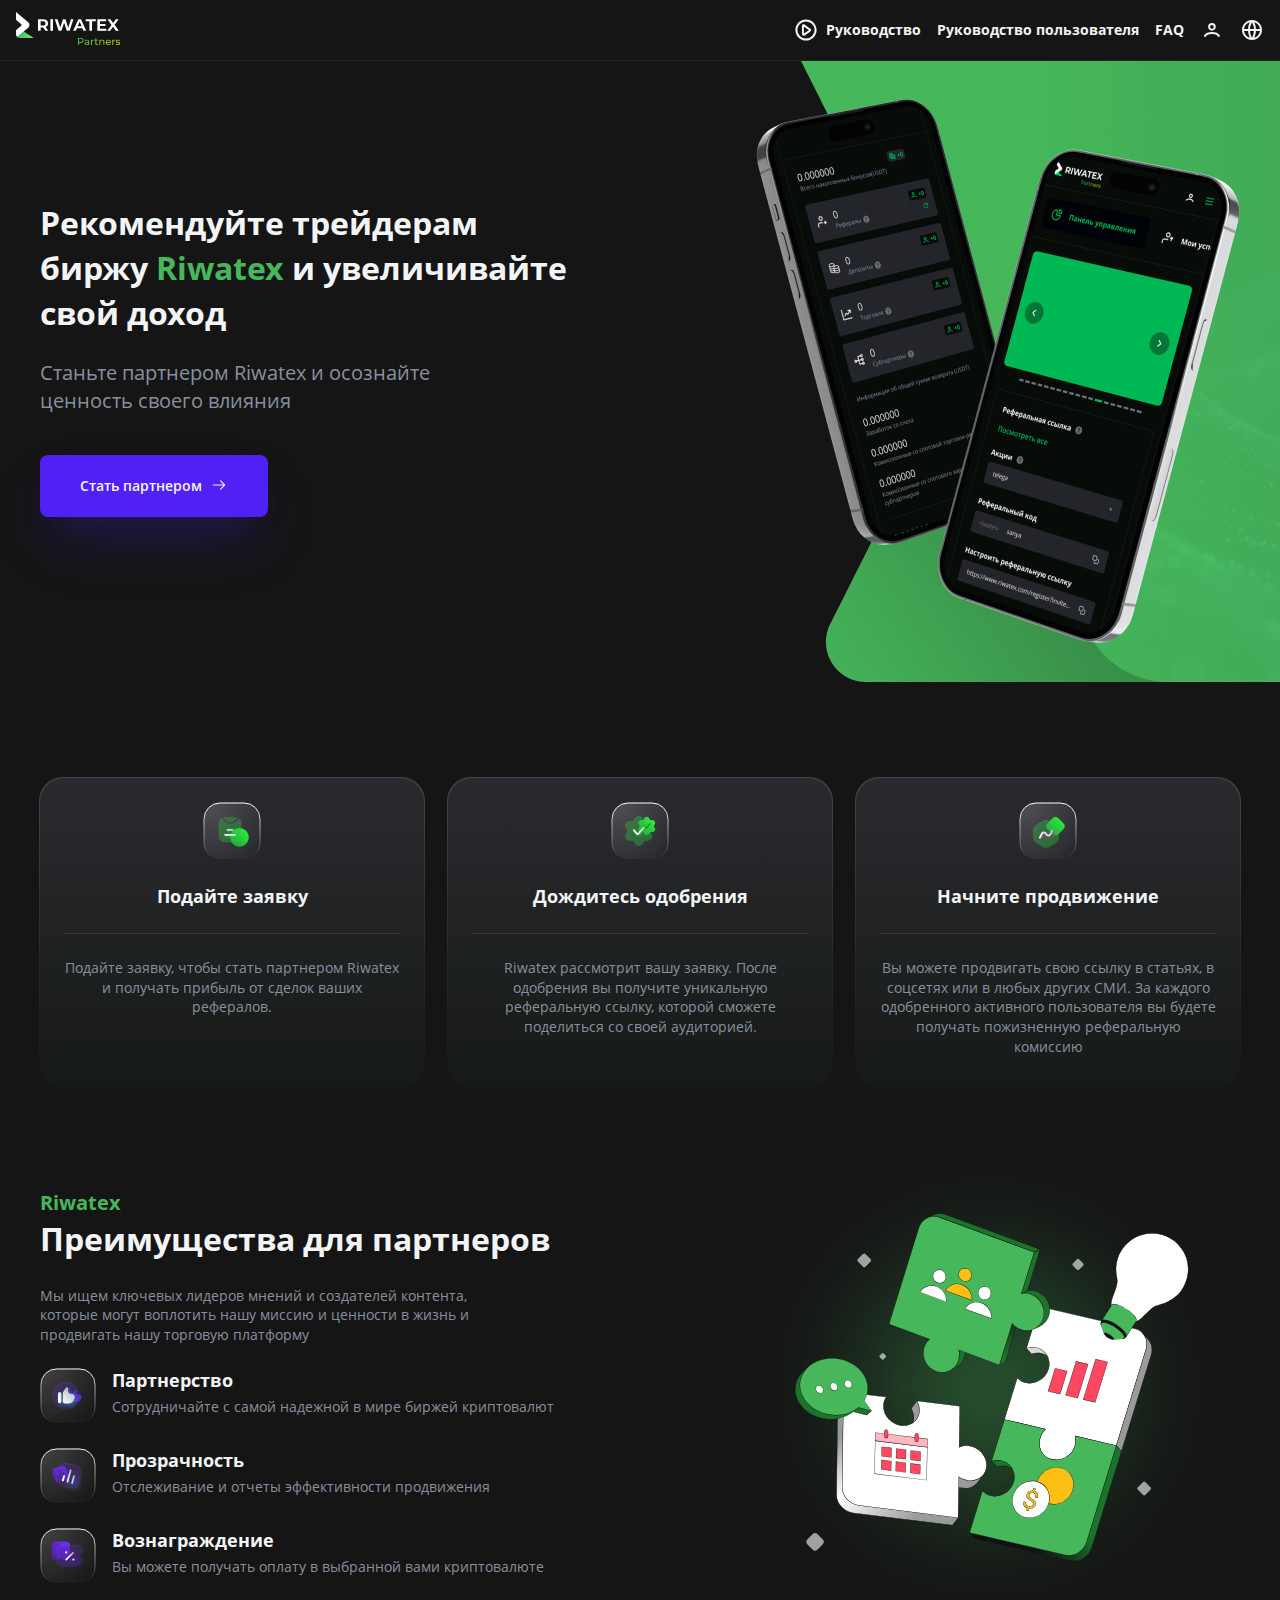
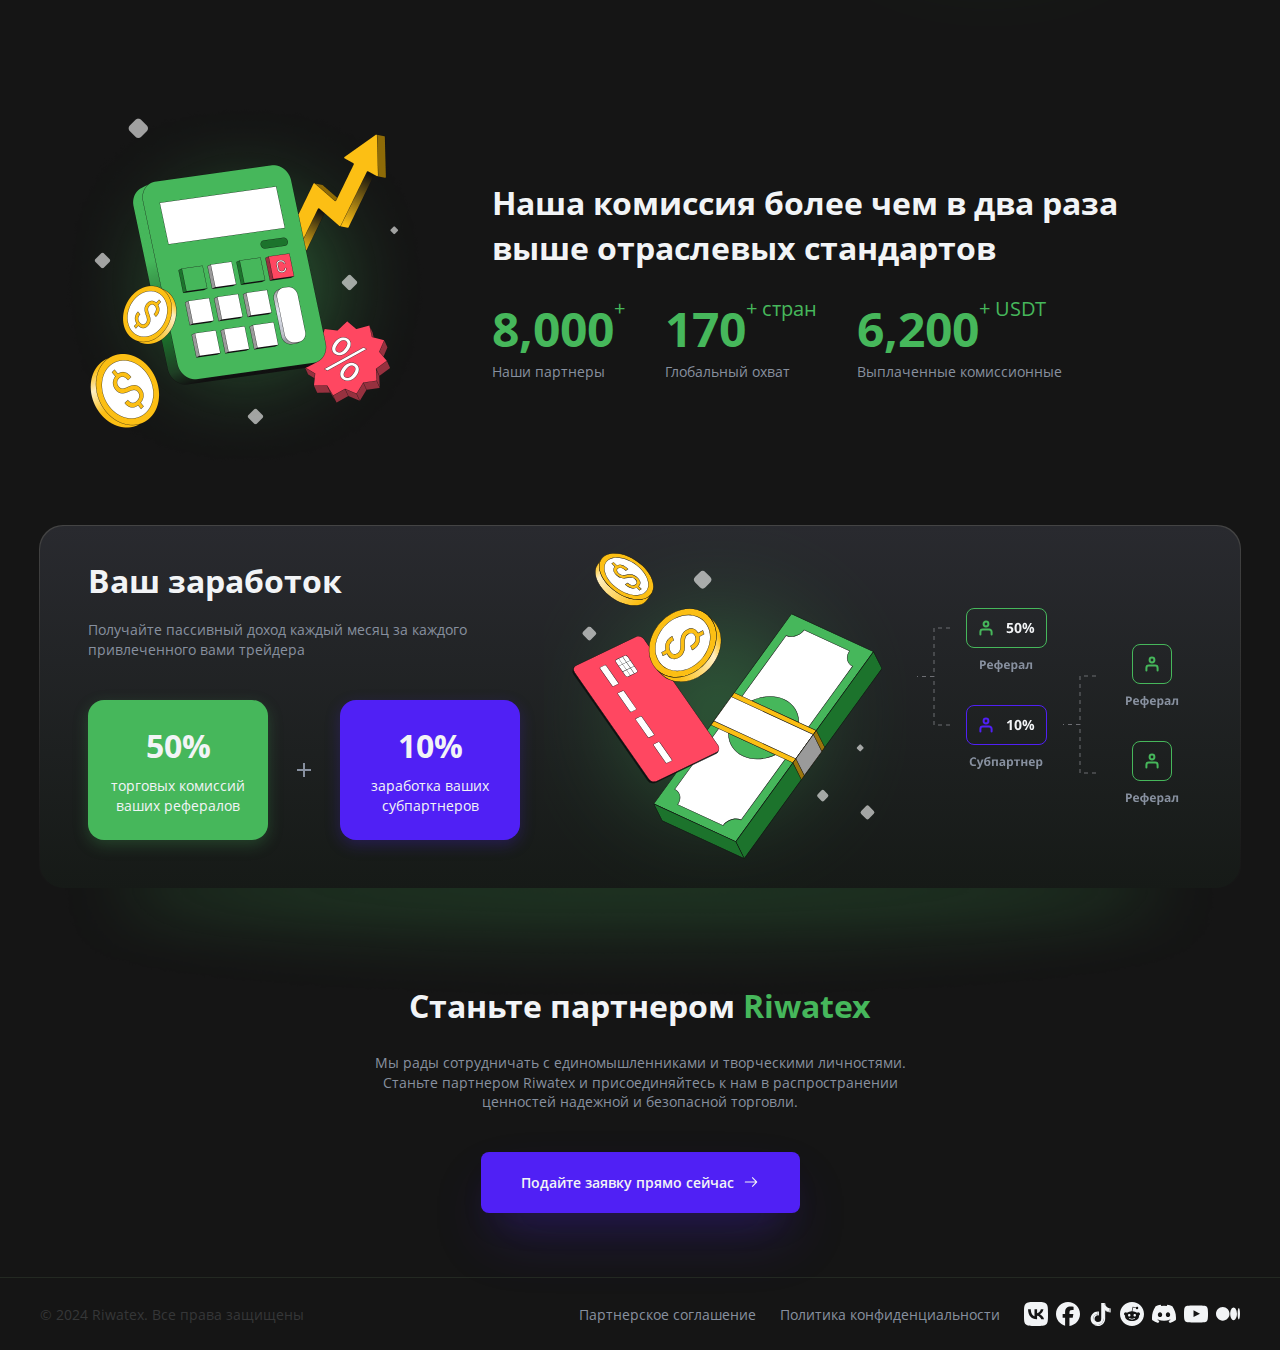
==== commit 6a0644bc: "фикс" ====
--- a/index.html
+++ b/index.html
@@ -23,7 +23,7 @@
     <link rel="apple-touch-icon" sizes="167x167" href="img/favicons/apple-touch-icon-167x167.png">
     <link rel="apple-touch-icon" sizes="180x180" href="img/favicons/apple-touch-icon-180x180.png">
     <link rel="apple-touch-icon" sizes="1024x1024" href="img/favicons/apple-touch-icon-1024x1024.png">
-    <link rel="stylesheet" href="styles/main.min.css">
+    <link rel="stylesheet" href="styles/main.css">
   </head>
   <body>
     <div class="wrapper">
@@ -296,7 +296,7 @@
         </div>
       </footer>
     </div>
-    <script src="js/vendor.min.js"></script>
-    <script src="js/main.min.js"></script>
+    <script src="js/vendor.js"></script>
+    <script src="js/main.js"></script>
   </body>
 </html>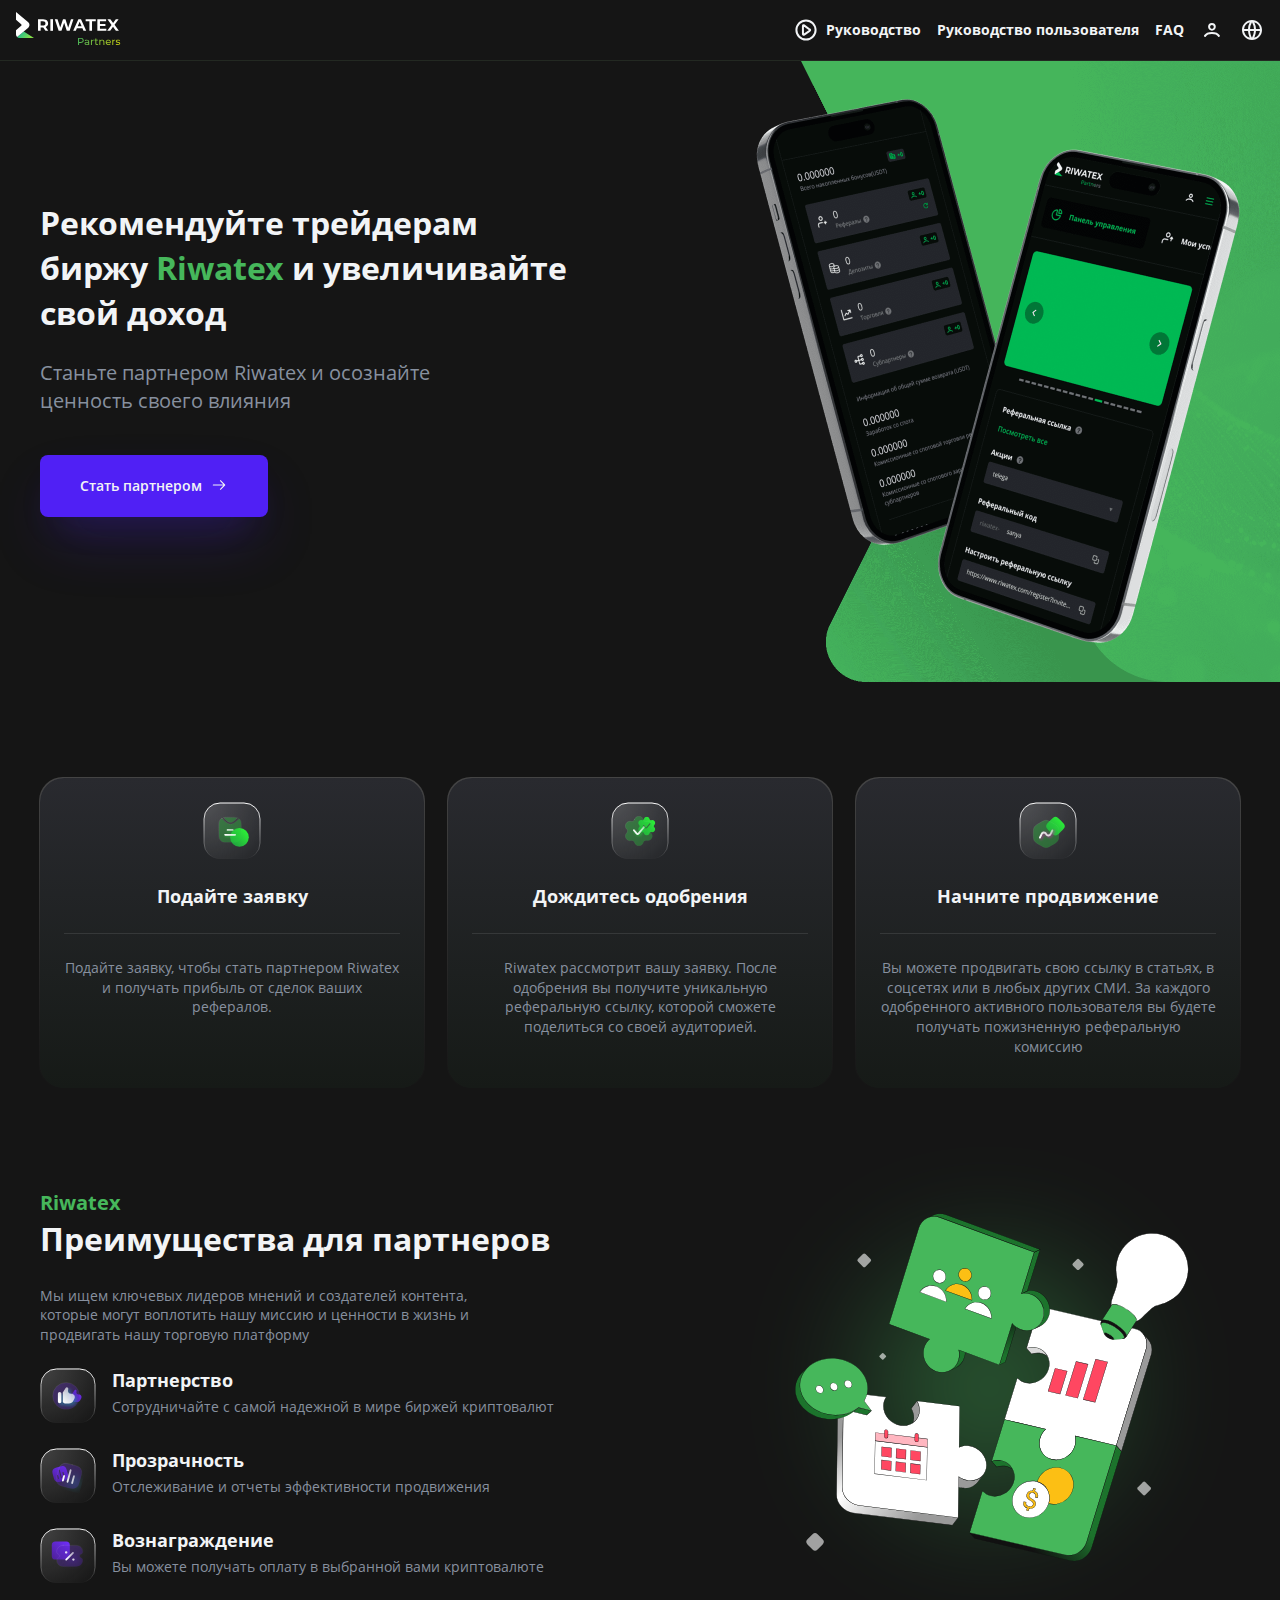
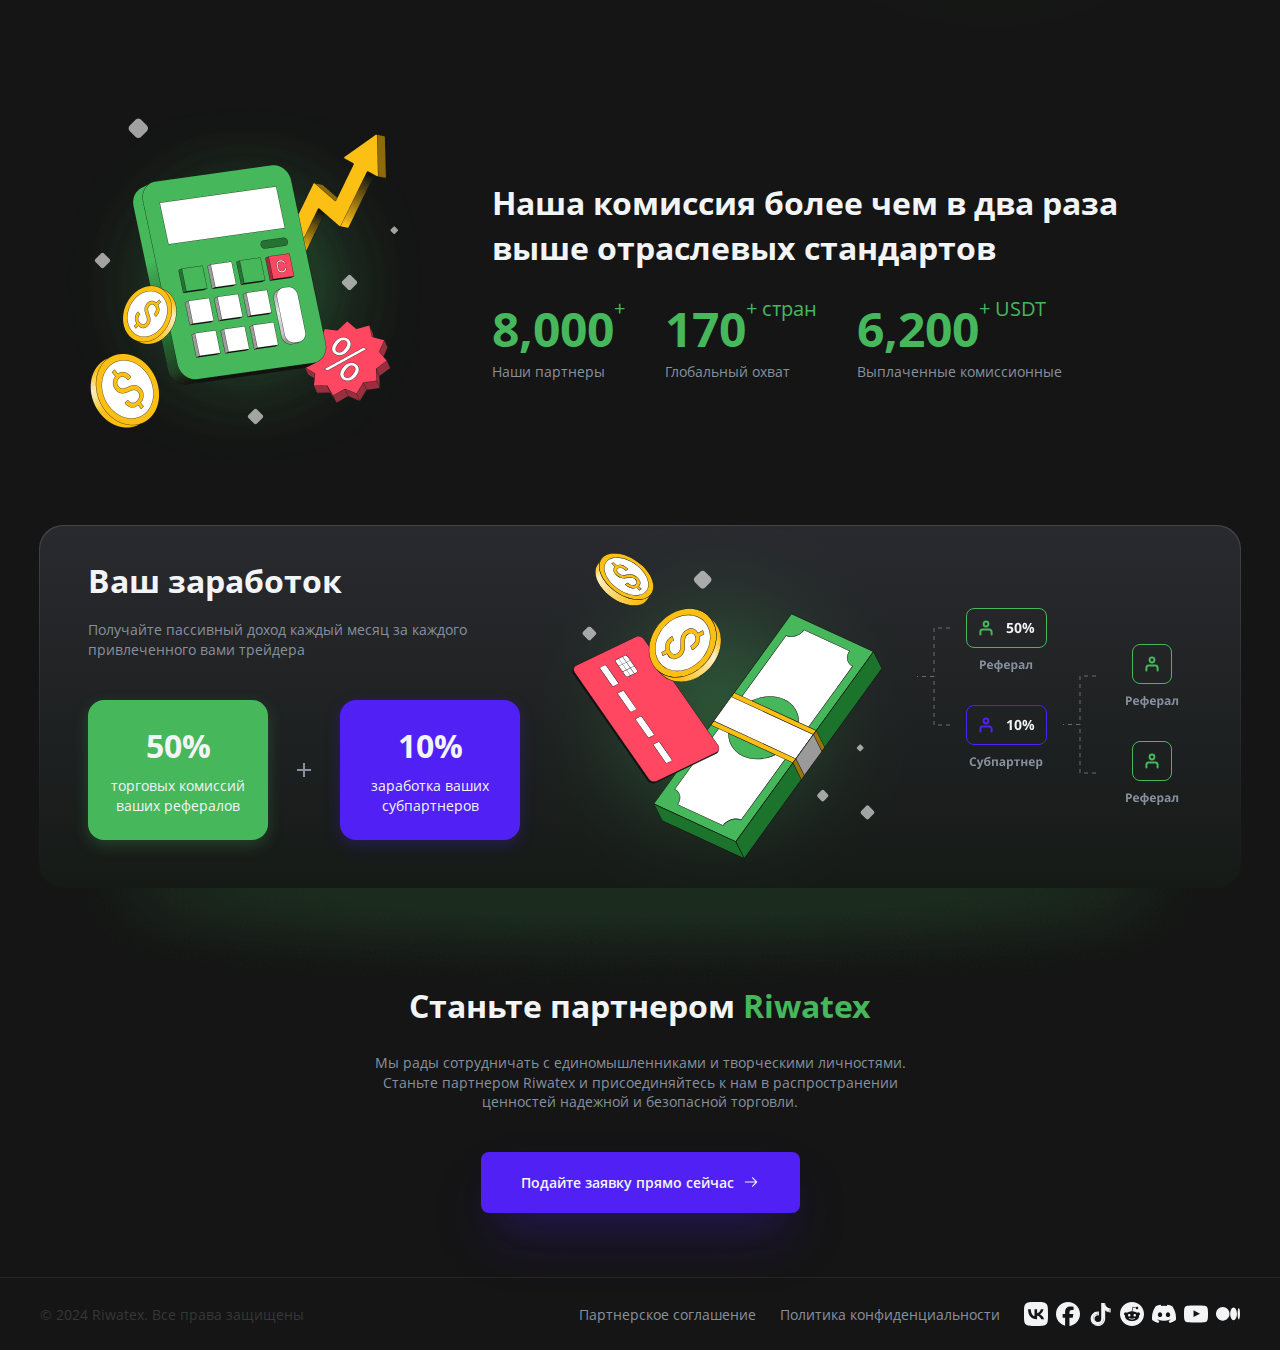
==== commit 983c904e: "Подать заявку" ====
--- a/index.html
+++ b/index.html
@@ -23,7 +23,7 @@
     <link rel="apple-touch-icon" sizes="167x167" href="img/favicons/apple-touch-icon-167x167.png">
     <link rel="apple-touch-icon" sizes="180x180" href="img/favicons/apple-touch-icon-180x180.png">
     <link rel="apple-touch-icon" sizes="1024x1024" href="img/favicons/apple-touch-icon-1024x1024.png">
-    <link rel="stylesheet" href="styles/main.css">
+    <link rel="stylesheet" href="styles/main.min.css">
   </head>
   <body>
     <div class="wrapper">
@@ -296,7 +296,7 @@
         </div>
       </footer>
     </div>
-    <script src="js/vendor.js"></script>
-    <script src="js/main.js"></script>
+    <script src="js/vendor.min.js"></script>
+    <script src="js/main.min.js"></script>
   </body>
 </html>--- a/styles/main.min.css
+++ b/styles/main.min.css
@@ -0,0 +1 @@
+html{line-height:1.15;-webkit-text-size-adjust:100%}details,main{display:block}hr{-webkit-box-sizing:content-box;box-sizing:content-box;height:0;overflow:visible}code,kbd,pre,samp{font-family:monospace,monospace}abbr[title]{border-bottom:none;text-decoration:underline;-webkit-text-decoration:underline dotted;text-decoration:underline dotted}b,strong{font-weight:bolder}sub,sup{line-height:0;position:relative}sub{bottom:-.25em}sup{top:-.5em}button,input,optgroup,select,textarea{font-family:inherit;font-size:100%;line-height:1.15;margin:0}button,input{overflow:visible}button,select{text-transform:none}[type=button],[type=reset],[type=submit],button{-webkit-appearance:button}[type=button]::-moz-focus-inner,[type=reset]::-moz-focus-inner,[type=submit]::-moz-focus-inner,button::-moz-focus-inner{border-style:none;padding:0}[type=button]:-moz-focusring,[type=reset]:-moz-focusring,[type=submit]:-moz-focusring,button:-moz-focusring{outline:ButtonText dotted 1px}legend{-webkit-box-sizing:border-box;box-sizing:border-box;color:inherit;display:table;max-width:100%;white-space:normal}progress{vertical-align:baseline}textarea{overflow:auto}[type=checkbox],[type=radio]{-webkit-box-sizing:border-box;box-sizing:border-box;padding:0}[type=number]::-webkit-inner-spin-button,[type=number]::-webkit-outer-spin-button{height:auto}[type=search]{-webkit-appearance:textfield;outline-offset:-2px}[type=search]::-webkit-search-decoration{-webkit-appearance:none}::-webkit-file-upload-button{-webkit-appearance:button;font:inherit}summary{display:list-item}[hidden],template{display:none}a,abbr,acronym,address,applet,b,big,blockquote,body,caption,center,cite,code,dd,del,dfn,div,dl,dt,em,fieldset,font,form,h1,h2,h3,h4,h5,h6,html,i,iframe,img,ins,kbd,label,legend,li,object,ol,p,pre,q,s,samp,small,span,strike,strong,sub,sup,table,tbody,td,tfoot,th,thead,tr,tt,u,ul,var{margin:0;padding:0;border:0;outline:0;font-size:100%;vertical-align:baseline;background:0 0}ol,ul{list-style:none}blockquote,q{quotes:none}blockquote:after,blockquote:before,q:after,q:before{content:"";content:none}:focus{outline:0}ins{text-decoration:none}del{text-decoration:line-through}table{border-collapse:collapse;border-spacing:0}.itc-select{position:relative;width:100%}.itc-select__toggle{position:relative;display:block;width:100%;padding:16px 12px;font-size:12px;line-height:1.4;background-color:transparent;border:1px solid #363738;border-radius:4px;cursor:pointer;-webkit-user-select:none;-moz-user-select:none;-ms-user-select:none;user-select:none;color:#f2f4f6;-webkit-transition:.1s ease-in-out;transition:.1s ease-in-out}.itc-select__toggle::after{position:absolute;content:"";background-image:initial;background-color:#6d6e73;width:8px;height:8px;right:16px;top:calc(50% - 4px);z-index:2;-webkit-mask-image:url(../img/sprites/sprite.svg#triangle);mask-image:url(../img/sprites/sprite.svg#triangle);-webkit-mask-position:center;mask-position:center;-webkit-mask-repeat:no-repeat;mask-repeat:no-repeat;-webkit-mask-size:cover;mask-size:cover;-webkit-mask-size:14px;mask-size:14px;-webkit-transition:.1s ease-in-out;transition:.1s ease-in-out}.itc-select__toggle:focus{outline:0}.itc-select_show .itc-select__toggle::after{-webkit-transform:rotate(180deg);-ms-transform:rotate(180deg);transform:rotate(180deg)}.itc-select__dropdown{scrollbar-color:#646567;-ms-overflow-style:none;position:absolute;top:100%;right:0;left:0;z-index:2;display:none;max-height:10rem;overflow-y:auto;background-color:#292a2f;border-radius:4px;-webkit-box-shadow:0 0 26.8999996185px 0 rgba(0,0,0,.5294117647);box-shadow:0 0 26.8999996185px 0 rgba(0,0,0,.5294117647)}.itc-select__dropdown::-webkit-scrollbar{width:4px;scrollbar-width:initial}.itc-select__dropdown::-webkit-scrollbar-track{background:0 0}.itc-select__dropdown::-webkit-scrollbar-thumb{background-color:#646567;border-radius:3px}.itc-select_show .itc-select__backdrop,.itc-select_show .itc-select__dropdown{display:block}.itc-select__options{margin:0;padding:0;list-style:none}.itc-select__option{padding:.375rem .75rem}.itc-select__option_selected{background-color:#e1f5fe}.itc-select__option:hover{background-color:#18191c;cursor:pointer;-webkit-transition:background-color .1s ease-in-out;transition:background-color .1s ease-in-out}@font-face{font-family:swiper-icons;src:url("data:application/font-woff;charset=utf-8;base64, [base64]//wADZ2x5ZgAAAywAAADMAAAD2MHtryVoZWFkAAABbAAAADAAAAA2E2+eoWhoZWEAAAGcAAAAHwAAACQC9gDzaG10eAAAAigAAAAZAAAArgJkABFsb2NhAAAC0AAAAFoAAABaFQAUGG1heHAAAAG8AAAAHwAAACAAcABAbmFtZQAAA/gAAAE5AAACXvFdBwlwb3N0AAAFNAAAAGIAAACE5s74hXjaY2BkYGAAYpf5Hu/j+W2+MnAzMYDAzaX6QjD6/4//Bxj5GA8AuRwMYGkAPywL13jaY2BkYGA88P8Agx4j+/8fQDYfA1AEBWgDAIB2BOoAeNpjYGRgYNBh4GdgYgABEMnIABJzYNADCQAACWgAsQB42mNgYfzCOIGBlYGB0YcxjYGBwR1Kf2WQZGhhYGBiYGVmgAFGBiQQkOaawtDAoMBQxXjg/wEGPcYDDA4wNUA2CCgwsAAAO4EL6gAAeNpj2M0gyAACqxgGNWBkZ2D4/wMA+xkDdgAAAHjaY2BgYGaAYBkGRgYQiAHyGMF8FgYHIM3DwMHABGQrMOgyWDLEM1T9/w8UBfEMgLzE////P/5//f/V/xv+r4eaAAeMbAxwIUYmIMHEgKYAYjUcsDAwsLKxc3BycfPw8jEQA/[base64]/uznmfPFBNODM2K7MTQ45YEAZqGP81AmGGcF3iPqOop0r1SPTaTbVkfUe4HXj97wYE+yNwWYxwWu4v1ugWHgo3S1XdZEVqWM7ET0cfnLGxWfkgR42o2PvWrDMBSFj/IHLaF0zKjRgdiVMwScNRAoWUoH78Y2icB/yIY09An6AH2Bdu/UB+yxopYshQiEvnvu0dURgDt8QeC8PDw7Fpji3fEA4z/PEJ6YOB5hKh4dj3EvXhxPqH/SKUY3rJ7srZ4FZnh1PMAtPhwP6fl2PMJMPDgeQ4rY8YT6Gzao0eAEA409DuggmTnFnOcSCiEiLMgxCiTI6Cq5DZUd3Qmp10vO0LaLTd2cjN4fOumlc7lUYbSQcZFkutRG7g6JKZKy0RmdLY680CDnEJ+UMkpFFe1RN7nxdVpXrC4aTtnaurOnYercZg2YVmLN/d/gczfEimrE/fs/bOuq29Zmn8tloORaXgZgGa78yO9/cnXm2BpaGvq25Dv9S4E9+5SIc9PqupJKhYFSSl47+Qcr1mYNAAAAeNptw0cKwkAAAMDZJA8Q7OUJvkLsPfZ6zFVERPy8qHh2YER+3i/BP83vIBLLySsoKimrqKqpa2hp6+jq6RsYGhmbmJqZSy0sraxtbO3sHRydnEMU4uR6yx7JJXveP7WrDycAAAAAAAH//wACeNpjYGRgYOABYhkgZgJCZgZNBkYGLQZtIJsFLMYAAAw3ALgAeNolizEKgDAQBCchRbC2sFER0YD6qVQiBCv/H9ezGI6Z5XBAw8CBK/m5iQQVauVbXLnOrMZv2oLdKFa8Pjuru2hJzGabmOSLzNMzvutpB3N42mNgZGBg4GKQYzBhYMxJLMlj4GBgAYow/P/PAJJhLM6sSoWKfWCAAwDAjgbRAAB42mNgYGBkAIIbCZo5IPrmUn0hGA0AO8EFTQAA");font-weight:400;font-style:normal}:root{--swiper-theme-color:#007aff;--swiper-navigation-size:44px}:host{position:relative;display:block;margin-left:auto;margin-right:auto;z-index:1}.swiper{margin-left:auto;margin-right:auto;position:relative;overflow:hidden;list-style:none;padding:0;z-index:1;display:block}.swiper-vertical>.swiper-wrapper{-webkit-box-orient:vertical;-webkit-box-direction:normal;-ms-flex-direction:column;flex-direction:column}.swiper-wrapper{position:relative;width:100%;height:100%;z-index:1;display:-webkit-box;display:-ms-flexbox;display:flex;-webkit-transition-property:-webkit-transform;transition-property:transform,-webkit-transform;-webkit-transition-timing-function:var(--swiper-wrapper-transition-timing-function,initial);transition-timing-function:var(--swiper-wrapper-transition-timing-function,initial);-webkit-box-sizing:content-box;box-sizing:content-box}.swiper-android .swiper-slide,.swiper-ios .swiper-slide,.swiper-wrapper{-webkit-transform:translate3d(0,0,0);transform:translate3d(0,0,0)}.swiper-horizontal{-ms-touch-action:pan-y;touch-action:pan-y}.swiper-vertical{-ms-touch-action:pan-x;touch-action:pan-x}.swiper-slide{-ms-flex-negative:0;flex-shrink:0;width:100%;height:100%;position:relative;-webkit-transition-property:-webkit-transform;transition-property:transform,-webkit-transform;display:block}.swiper-slide-invisible-blank{visibility:hidden}.swiper-autoheight,.swiper-autoheight .swiper-slide{height:auto}.swiper-autoheight .swiper-wrapper{-webkit-box-align:start;-ms-flex-align:start;align-items:flex-start;-webkit-transition-property:height,-webkit-transform;transition-property:transform,height,-webkit-transform}.swiper-backface-hidden .swiper-slide{-webkit-transform:translateZ(0);transform:translateZ(0);-webkit-backface-visibility:hidden;backface-visibility:hidden}.swiper-3d.swiper-css-mode .swiper-wrapper{-webkit-perspective:1200px;perspective:1200px}.swiper-3d .swiper-wrapper{-webkit-transform-style:preserve-3d;transform-style:preserve-3d}.swiper-3d{-webkit-perspective:1200px;perspective:1200px}.swiper-3d .swiper-cube-shadow,.swiper-3d .swiper-slide{-webkit-transform-style:preserve-3d;transform-style:preserve-3d}.swiper-css-mode>.swiper-wrapper{overflow:auto;scrollbar-width:none;-ms-overflow-style:none}.swiper-css-mode>.swiper-wrapper::-webkit-scrollbar{display:none}.swiper-css-mode>.swiper-wrapper>.swiper-slide{scroll-snap-align:start start}.swiper-css-mode.swiper-horizontal>.swiper-wrapper{-ms-scroll-snap-type:x mandatory;scroll-snap-type:x mandatory}.swiper-css-mode.swiper-vertical>.swiper-wrapper{-ms-scroll-snap-type:y mandatory;scroll-snap-type:y mandatory}.swiper-css-mode.swiper-free-mode>.swiper-wrapper{-ms-scroll-snap-type:none;scroll-snap-type:none}.swiper-css-mode.swiper-free-mode>.swiper-wrapper>.swiper-slide{scroll-snap-align:none}.swiper-css-mode.swiper-centered>.swiper-wrapper::before{content:"";-ms-flex-negative:0;flex-shrink:0;-webkit-box-ordinal-group:10000;-ms-flex-order:9999;order:9999}.swiper-css-mode.swiper-centered>.swiper-wrapper>.swiper-slide{scroll-snap-align:center center;scroll-snap-stop:always}.swiper-css-mode.swiper-centered.swiper-horizontal>.swiper-wrapper>.swiper-slide:first-child{-webkit-margin-start:var(--swiper-centered-offset-before);margin-inline-start:var(--swiper-centered-offset-before)}.swiper-css-mode.swiper-centered.swiper-horizontal>.swiper-wrapper::before{height:100%;min-height:1px;width:var(--swiper-centered-offset-after)}.swiper-css-mode.swiper-centered.swiper-vertical>.swiper-wrapper>.swiper-slide:first-child{-webkit-margin-before:var(--swiper-centered-offset-before);margin-block-start:var(--swiper-centered-offset-before)}.swiper-css-mode.swiper-centered.swiper-vertical>.swiper-wrapper::before{width:100%;min-width:1px;height:var(--swiper-centered-offset-after)}.swiper-3d .swiper-slide-shadow,.swiper-3d .swiper-slide-shadow-bottom,.swiper-3d .swiper-slide-shadow-left,.swiper-3d .swiper-slide-shadow-right,.swiper-3d .swiper-slide-shadow-top{position:absolute;left:0;top:0;width:100%;height:100%;pointer-events:none;z-index:10}.swiper-3d .swiper-slide-shadow{background:rgba(0,0,0,.15)}.swiper-3d .swiper-slide-shadow-left{background-image:-webkit-gradient(linear,right top,left top,from(rgba(0,0,0,.5)),to(rgba(0,0,0,0)));background-image:linear-gradient(to left,rgba(0,0,0,.5),rgba(0,0,0,0))}.swiper-3d .swiper-slide-shadow-right{background-image:-webkit-gradient(linear,left top,right top,from(rgba(0,0,0,.5)),to(rgba(0,0,0,0)));background-image:linear-gradient(to right,rgba(0,0,0,.5),rgba(0,0,0,0))}.swiper-3d .swiper-slide-shadow-top{background-image:-webkit-gradient(linear,left bottom,left top,from(rgba(0,0,0,.5)),to(rgba(0,0,0,0)));background-image:linear-gradient(to top,rgba(0,0,0,.5),rgba(0,0,0,0))}.swiper-3d .swiper-slide-shadow-bottom{background-image:-webkit-gradient(linear,left top,left bottom,from(rgba(0,0,0,.5)),to(rgba(0,0,0,0)));background-image:linear-gradient(to bottom,rgba(0,0,0,.5),rgba(0,0,0,0))}.swiper-lazy-preloader{width:42px;height:42px;position:absolute;left:50%;top:50%;margin-left:-21px;margin-top:-21px;z-index:10;-webkit-transform-origin:50%;-ms-transform-origin:50%;transform-origin:50%;-webkit-box-sizing:border-box;box-sizing:border-box;border:4px solid var(--swiper-preloader-color,var(--swiper-theme-color));border-radius:50%;border-top-color:transparent}.swiper-watch-progress .swiper-slide-visible .swiper-lazy-preloader,.swiper:not(.swiper-watch-progress) .swiper-lazy-preloader{-webkit-animation:1s linear infinite swiper-preloader-spin;animation:1s linear infinite swiper-preloader-spin}.swiper-lazy-preloader-white{--swiper-preloader-color:#fff}.swiper-lazy-preloader-black{--swiper-preloader-color:#000}@-webkit-keyframes swiper-preloader-spin{0%{-webkit-transform:rotate(0);transform:rotate(0)}100%{-webkit-transform:rotate(360deg);transform:rotate(360deg)}}@keyframes swiper-preloader-spin{0%{-webkit-transform:rotate(0);transform:rotate(0)}100%{-webkit-transform:rotate(360deg);transform:rotate(360deg)}}.swiper-virtual .swiper-slide{-webkit-backface-visibility:hidden;-webkit-transform:translateZ(0);transform:translateZ(0)}.swiper-virtual.swiper-css-mode .swiper-wrapper::after{content:"";position:absolute;left:0;top:0;pointer-events:none}.swiper-virtual.swiper-css-mode.swiper-horizontal .swiper-wrapper::after{height:1px;width:var(--swiper-virtual-size)}.swiper-virtual.swiper-css-mode.swiper-vertical .swiper-wrapper::after{width:1px;height:var(--swiper-virtual-size)}.swiper-button-next,.swiper-button-prev{position:absolute;top:var(--swiper-navigation-top-offset,50%);width:calc(var(--swiper-navigation-size)/ 44 * 27);height:var(--swiper-navigation-size);margin-top:calc(0px - var(--swiper-navigation-size)/ 2);cursor:pointer;display:-webkit-box;display:-ms-flexbox;display:flex;-webkit-box-align:center;-ms-flex-align:center;align-items:center;-webkit-box-pack:center;-ms-flex-pack:center;justify-content:center;color:var(--swiper-navigation-color,var(--swiper-theme-color))}.swiper-button-next.swiper-button-disabled,.swiper-button-prev.swiper-button-disabled{opacity:.35;cursor:auto;pointer-events:none}.swiper-button-next.swiper-button-hidden,.swiper-button-prev.swiper-button-hidden{opacity:0;cursor:auto;pointer-events:none}.swiper-navigation-disabled .swiper-button-next,.swiper-navigation-disabled .swiper-button-prev{display:none!important}.swiper-button-next svg,.swiper-button-prev svg{width:100%;height:100%;-o-object-fit:contain;object-fit:contain;-webkit-transform-origin:center;-ms-transform-origin:center;transform-origin:center}.swiper-rtl .swiper-button-next svg,.swiper-rtl .swiper-button-prev svg{-webkit-transform:rotate(180deg);-ms-transform:rotate(180deg);transform:rotate(180deg)}.swiper-button-prev,.swiper-rtl .swiper-button-next{left:var(--swiper-navigation-sides-offset,10px);right:auto}.swiper-button-lock{display:none}.swiper-button-next:after,.swiper-button-prev:after{font-family:swiper-icons;font-size:var(--swiper-navigation-size);text-transform:none!important;letter-spacing:0;font-variant:initial;line-height:1}.swiper-button-prev:after,.swiper-rtl .swiper-button-next:after{content:"prev"}.swiper-button-next,.swiper-rtl .swiper-button-prev{right:var(--swiper-navigation-sides-offset,10px);left:auto}.swiper-button-next:after,.swiper-rtl .swiper-button-prev:after{content:"next"}.swiper-pagination{position:absolute;text-align:center;-webkit-transition:opacity .3s;transition:opacity .3s;-webkit-transform:translate3d(0,0,0);transform:translate3d(0,0,0);z-index:10}.swiper-pagination.swiper-pagination-hidden{opacity:0}.swiper-pagination-disabled>.swiper-pagination,.swiper-pagination.swiper-pagination-disabled{display:none!important}.swiper-horizontal>.swiper-pagination-bullets,.swiper-pagination-bullets.swiper-pagination-horizontal,.swiper-pagination-custom,.swiper-pagination-fraction{bottom:var(--swiper-pagination-bottom,8px);top:var(--swiper-pagination-top,auto);left:0;width:100%}.swiper-pagination-bullets-dynamic{overflow:hidden;font-size:0}.swiper-pagination-bullets-dynamic .swiper-pagination-bullet{-webkit-transform:scale(.33);-ms-transform:scale(.33);transform:scale(.33);position:relative}.swiper-pagination-bullets-dynamic .swiper-pagination-bullet-active,.swiper-pagination-bullets-dynamic .swiper-pagination-bullet-active-main{-webkit-transform:scale(1);-ms-transform:scale(1);transform:scale(1)}.swiper-pagination-bullets-dynamic .swiper-pagination-bullet-active-prev{-webkit-transform:scale(.66);-ms-transform:scale(.66);transform:scale(.66)}.swiper-pagination-bullets-dynamic .swiper-pagination-bullet-active-prev-prev{-webkit-transform:scale(.33);-ms-transform:scale(.33);transform:scale(.33)}.swiper-pagination-bullets-dynamic .swiper-pagination-bullet-active-next{-webkit-transform:scale(.66);-ms-transform:scale(.66);transform:scale(.66)}.swiper-pagination-bullets-dynamic .swiper-pagination-bullet-active-next-next{-webkit-transform:scale(.33);-ms-transform:scale(.33);transform:scale(.33)}.swiper-pagination-bullet{width:var(--swiper-pagination-bullet-width,var(--swiper-pagination-bullet-size,8px));height:var(--swiper-pagination-bullet-height,var(--swiper-pagination-bullet-size,8px));display:inline-block;border-radius:var(--swiper-pagination-bullet-border-radius,50%);background:var(--swiper-pagination-bullet-inactive-color,#000);opacity:var(--swiper-pagination-bullet-inactive-opacity,.2)}button.swiper-pagination-bullet{border:none;margin:0;padding:0;-webkit-box-shadow:none;box-shadow:none;-webkit-appearance:none;-moz-appearance:none;appearance:none}.swiper-pagination-clickable .swiper-pagination-bullet{cursor:pointer}.swiper-pagination-bullet:only-child{display:none!important}.swiper-pagination-bullet-active{opacity:var(--swiper-pagination-bullet-opacity,1);background:var(--swiper-pagination-color,var(--swiper-theme-color))}.swiper-pagination-vertical.swiper-pagination-bullets,.swiper-vertical>.swiper-pagination-bullets{right:var(--swiper-pagination-right,8px);left:var(--swiper-pagination-left,auto);top:50%;-webkit-transform:translate3d(0,-50%,0);transform:translate3d(0,-50%,0)}.swiper-pagination-vertical.swiper-pagination-bullets .swiper-pagination-bullet,.swiper-vertical>.swiper-pagination-bullets .swiper-pagination-bullet{margin:var(--swiper-pagination-bullet-vertical-gap,6px) 0;display:block}.swiper-pagination-vertical.swiper-pagination-bullets.swiper-pagination-bullets-dynamic,.swiper-vertical>.swiper-pagination-bullets.swiper-pagination-bullets-dynamic{top:50%;-webkit-transform:translateY(-50%);-ms-transform:translateY(-50%);transform:translateY(-50%);width:8px}.swiper-pagination-vertical.swiper-pagination-bullets.swiper-pagination-bullets-dynamic .swiper-pagination-bullet,.swiper-vertical>.swiper-pagination-bullets.swiper-pagination-bullets-dynamic .swiper-pagination-bullet{display:inline-block;-webkit-transition:top .2s,-webkit-transform .2s;transition:transform .2s,top .2s,-webkit-transform .2s}.swiper-horizontal>.swiper-pagination-bullets .swiper-pagination-bullet,.swiper-pagination-horizontal.swiper-pagination-bullets .swiper-pagination-bullet{margin:0 var(--swiper-pagination-bullet-horizontal-gap,4px)}.swiper-horizontal>.swiper-pagination-bullets.swiper-pagination-bullets-dynamic,.swiper-pagination-horizontal.swiper-pagination-bullets.swiper-pagination-bullets-dynamic{left:50%;-webkit-transform:translateX(-50%);-ms-transform:translateX(-50%);transform:translateX(-50%);white-space:nowrap}.swiper-horizontal>.swiper-pagination-bullets.swiper-pagination-bullets-dynamic .swiper-pagination-bullet,.swiper-pagination-horizontal.swiper-pagination-bullets.swiper-pagination-bullets-dynamic .swiper-pagination-bullet{-webkit-transition:left .2s,-webkit-transform .2s;transition:transform .2s,left .2s,-webkit-transform .2s}.swiper-horizontal.swiper-rtl>.swiper-pagination-bullets-dynamic .swiper-pagination-bullet{-webkit-transition:right .2s,-webkit-transform .2s;transition:transform .2s,right .2s,-webkit-transform .2s}.swiper-pagination-fraction{color:var(--swiper-pagination-fraction-color,inherit)}.swiper-pagination-progressbar{background:var(--swiper-pagination-progressbar-bg-color,rgba(0,0,0,.25));position:absolute}.swiper-pagination-progressbar .swiper-pagination-progressbar-fill{background:var(--swiper-pagination-color,var(--swiper-theme-color));position:absolute;left:0;top:0;width:100%;height:100%;-webkit-transform:scale(0);-ms-transform:scale(0);transform:scale(0);-webkit-transform-origin:left top;-ms-transform-origin:left top;transform-origin:left top}.swiper-rtl .swiper-pagination-progressbar .swiper-pagination-progressbar-fill{-webkit-transform-origin:right top;-ms-transform-origin:right top;transform-origin:right top}.swiper-horizontal>.swiper-pagination-progressbar,.swiper-pagination-progressbar.swiper-pagination-horizontal,.swiper-pagination-progressbar.swiper-pagination-vertical.swiper-pagination-progressbar-opposite,.swiper-vertical>.swiper-pagination-progressbar.swiper-pagination-progressbar-opposite{width:100%;height:var(--swiper-pagination-progressbar-size,4px);left:0;top:0}.swiper-horizontal>.swiper-pagination-progressbar.swiper-pagination-progressbar-opposite,.swiper-pagination-progressbar.swiper-pagination-horizontal.swiper-pagination-progressbar-opposite,.swiper-pagination-progressbar.swiper-pagination-vertical,.swiper-vertical>.swiper-pagination-progressbar{width:var(--swiper-pagination-progressbar-size,4px);height:100%;left:0;top:0}.swiper-pagination-lock{display:none}.swiper-scrollbar{border-radius:var(--swiper-scrollbar-border-radius,10px);position:relative;-ms-touch-action:none;touch-action:none;background:var(--swiper-scrollbar-bg-color,rgba(0,0,0,.1))}.swiper-scrollbar-disabled>.swiper-scrollbar,.swiper-scrollbar.swiper-scrollbar-disabled{display:none!important}.swiper-horizontal>.swiper-scrollbar,.swiper-scrollbar.swiper-scrollbar-horizontal{position:absolute;left:var(--swiper-scrollbar-sides-offset,1%);bottom:var(--swiper-scrollbar-bottom,4px);top:var(--swiper-scrollbar-top,auto);z-index:50;height:var(--swiper-scrollbar-size,4px);width:calc(100% - 2 * var(--swiper-scrollbar-sides-offset,1%))}.swiper-scrollbar.swiper-scrollbar-vertical,.swiper-vertical>.swiper-scrollbar{position:absolute;left:var(--swiper-scrollbar-left,auto);right:var(--swiper-scrollbar-right,4px);top:var(--swiper-scrollbar-sides-offset,1%);z-index:50;width:var(--swiper-scrollbar-size,4px);height:calc(100% - 2 * var(--swiper-scrollbar-sides-offset,1%))}.swiper-scrollbar-drag{height:100%;width:100%;position:relative;background:var(--swiper-scrollbar-drag-bg-color,rgba(0,0,0,.5));border-radius:var(--swiper-scrollbar-border-radius,10px);left:0;top:0}.swiper-scrollbar-cursor-drag{cursor:move}.swiper-scrollbar-lock{display:none}.swiper-zoom-container{width:100%;height:100%;display:-webkit-box;display:-ms-flexbox;display:flex;-webkit-box-pack:center;-ms-flex-pack:center;justify-content:center;-webkit-box-align:center;-ms-flex-align:center;align-items:center;text-align:center}.swiper-zoom-container>canvas,.swiper-zoom-container>img,.swiper-zoom-container>svg{max-width:100%;max-height:100%;-o-object-fit:contain;object-fit:contain}.swiper-slide-zoomed{cursor:move;-ms-touch-action:none;touch-action:none}.swiper .swiper-notification{position:absolute;left:0;top:0;pointer-events:none;opacity:0;z-index:-1000}.swiper-free-mode>.swiper-wrapper{-webkit-transition-timing-function:ease-out;transition-timing-function:ease-out;margin:0 auto}.swiper-grid>.swiper-wrapper{-ms-flex-wrap:wrap;flex-wrap:wrap}.swiper-grid-column>.swiper-wrapper{-ms-flex-wrap:wrap;flex-wrap:wrap;-webkit-box-orient:vertical;-webkit-box-direction:normal;-ms-flex-direction:column;flex-direction:column}.swiper-fade.swiper-free-mode .swiper-slide{-webkit-transition-timing-function:ease-out;transition-timing-function:ease-out}.swiper-fade .swiper-slide{pointer-events:none;-webkit-transition-property:opacity;transition-property:opacity}.swiper-fade .swiper-slide .swiper-slide{pointer-events:none}.swiper-fade .swiper-slide-active,.swiper-fade .swiper-slide-active .swiper-slide-active{pointer-events:auto}.swiper-cube{overflow:visible}.swiper-cube .swiper-slide{pointer-events:none;-webkit-backface-visibility:hidden;backface-visibility:hidden;z-index:1;visibility:hidden;-webkit-transform-origin:0 0;-ms-transform-origin:0 0;transform-origin:0 0;width:100%;height:100%}.swiper-cube .swiper-slide .swiper-slide{pointer-events:none}.swiper-cube.swiper-rtl .swiper-slide{-webkit-transform-origin:100% 0;-ms-transform-origin:100% 0;transform-origin:100% 0}.swiper-cube .swiper-slide-active,.swiper-cube .swiper-slide-active .swiper-slide-active{pointer-events:auto}.swiper-cube .swiper-slide-active,.swiper-cube .swiper-slide-next,.swiper-cube .swiper-slide-prev{pointer-events:auto;visibility:visible}.swiper-cube .swiper-cube-shadow{position:absolute;left:0;bottom:0;width:100%;height:100%;opacity:.6;z-index:0}.swiper-cube .swiper-cube-shadow:before{content:"";background:#000;position:absolute;left:0;top:0;bottom:0;right:0;-webkit-filter:blur(50px);filter:blur(50px)}.swiper-cube .swiper-slide-next+.swiper-slide{pointer-events:auto;visibility:visible}.swiper-cube .swiper-slide-shadow-cube.swiper-slide-shadow-bottom,.swiper-cube .swiper-slide-shadow-cube.swiper-slide-shadow-left,.swiper-cube .swiper-slide-shadow-cube.swiper-slide-shadow-right,.swiper-cube .swiper-slide-shadow-cube.swiper-slide-shadow-top{z-index:0;-webkit-backface-visibility:hidden;backface-visibility:hidden}.swiper-flip{overflow:visible}.swiper-flip .swiper-slide{pointer-events:none;-webkit-backface-visibility:hidden;backface-visibility:hidden;z-index:1}.swiper-flip .swiper-slide .swiper-slide{pointer-events:none}.swiper-flip .swiper-slide-active,.swiper-flip .swiper-slide-active .swiper-slide-active{pointer-events:auto}.swiper-flip .swiper-slide-shadow-flip.swiper-slide-shadow-bottom,.swiper-flip .swiper-slide-shadow-flip.swiper-slide-shadow-left,.swiper-flip .swiper-slide-shadow-flip.swiper-slide-shadow-right,.swiper-flip .swiper-slide-shadow-flip.swiper-slide-shadow-top{z-index:0;-webkit-backface-visibility:hidden;backface-visibility:hidden}.swiper-creative .swiper-slide{-webkit-backface-visibility:hidden;backface-visibility:hidden;overflow:hidden;-webkit-transition-property:opacity,height,-webkit-transform;transition-property:transform,opacity,height,-webkit-transform}.swiper-cards{overflow:visible}.swiper-cards .swiper-slide{-webkit-transform-origin:center bottom;-ms-transform-origin:center bottom;transform-origin:center bottom;-webkit-backface-visibility:hidden;backface-visibility:hidden;overflow:hidden}@font-face{font-family:"Open Sans";src:url(../fonts/OpenSans-SemiBold.woff2) format("woff2"),url(../fonts/OpenSans-SemiBold.woff) format("woff"),url(../fonts/OpenSans-SemiBold.ttf) format("truetype");font-weight:600;font-style:normal;font-display:swap}@font-face{font-family:"Open Sans";src:url(../fonts/OpenSans-ExtraBoldItalic.woff2) format("woff2"),url(../fonts/OpenSans-ExtraBoldItalic.woff) format("woff"),url(../fonts/OpenSans-ExtraBoldItalic.ttf) format("truetype");font-weight:700;font-style:italic;font-display:swap}@font-face{font-family:"Open Sans";src:url(../fonts/OpenSans-MediumItalic.woff2) format("woff2"),url(../fonts/OpenSans-MediumItalic.woff) format("woff"),url(../fonts/OpenSans-MediumItalic.ttf) format("truetype");font-weight:500;font-style:italic;font-display:swap}@font-face{font-family:"Open Sans";src:url(../fonts/OpenSans-BoldItalic.woff2) format("woff2"),url(../fonts/OpenSans-BoldItalic.woff) format("woff"),url(../fonts/OpenSans-BoldItalic.ttf) format("truetype");font-weight:700;font-style:italic;font-display:swap}@font-face{font-family:"Open Sans";src:url(../fonts/OpenSans-Regular.woff2) format("woff2"),url(../fonts/OpenSans-Regular.woff) format("woff"),url(../fonts/OpenSans-Regular.ttf) format("truetype");font-weight:400;font-style:normal;font-display:swap}@font-face{font-family:"Open Sans";src:url(../fonts/OpenSans-LightItalic.woff2) format("woff2"),url(../fonts/OpenSans-LightItalic.woff) format("woff"),url(../fonts/OpenSans-LightItalic.ttf) format("truetype");font-weight:300;font-style:italic;font-display:swap}@font-face{font-family:"Open Sans";src:url(../fonts/OpenSans-Italic.woff2) format("woff2"),url(../fonts/OpenSans-Italic.woff) format("woff"),url(../fonts/OpenSans-Italic.ttf) format("truetype");font-weight:400;font-style:italic;font-display:swap}@font-face{font-family:"Open Sans";src:url(../fonts/OpenSans-Medium.woff2) format("woff2"),url(../fonts/OpenSans-Medium.woff) format("woff"),url(../fonts/OpenSans-Medium.ttf) format("truetype");font-weight:500;font-style:normal;font-display:swap}@font-face{font-family:"Open Sans";src:url(../fonts/OpenSans-ExtraBold.woff2) format("woff2"),url(../fonts/OpenSans-ExtraBold.woff) format("woff"),url(../fonts/OpenSans-ExtraBold.ttf) format("truetype");font-weight:700;font-style:normal;font-display:swap}@font-face{font-family:"Open Sans";src:url(../fonts/OpenSans-Bold.woff2) format("woff2"),url(../fonts/OpenSans-Bold.woff) format("woff"),url(../fonts/OpenSans-Bold.ttf) format("truetype");font-weight:700;font-style:normal;font-display:swap}@font-face{font-family:"Open Sans";src:url(../fonts/OpenSans-SemiBoldItalic.woff2) format("woff2"),url(../fonts/OpenSans-SemiBoldItalic.woff) format("woff"),url(../fonts/OpenSans-SemiBoldItalic.ttf) format("truetype");font-weight:600;font-style:italic;font-display:swap}@font-face{font-family:"Open Sans";src:url(../fonts/OpenSans-Light.woff2) format("woff2"),url(../fonts/OpenSans-Light.woff) format("woff"),url(../fonts/OpenSans-Light.ttf) format("truetype");font-weight:300;font-style:normal;font-display:swap}html{font-size:10px}body{font-family:"Open Sans",-apple-system,BlinkMacSystemFont,Segoe UI,Roboto,Helvetica Neue,Helvetica,Arial,sans-serif;font-size:14px;-webkit-font-feature-settings:"tnum";font-feature-settings:"tnum";font-variant:tabular-nums;line-height:1.4;overflow-x:hidden}.wrapper{overflow:hidden;min-height:100vh;min-height:100dvh;display:-webkit-box;display:-ms-flexbox;display:flex;-webkit-box-orient:vertical;-webkit-box-direction:normal;-ms-flex-direction:column;flex-direction:column;background-color:#151515;color:#fff}.container{padding:0 1.5rem;width:100%;max-width:120rem;margin:0 auto;-webkit-box-sizing:border-box;box-sizing:border-box}@media (min-width:768px){.container{padding:0 2rem}}@media (min-width:1280px){.container{padding:0}}.container--flex{display:-webkit-box;display:-ms-flexbox;display:flex;-webkit-box-align:center;-ms-flex-align:center;align-items:center}.container--relative{position:relative}.main{-webkit-box-flex:1;-ms-flex:1 0 auto;flex:1 0 auto}.swiper-button-next,.swiper-button-prev{width:43px;height:43px;background-color:rgba(8,10,17,.698);border-radius:50%;background-image:url(../img/sprites/sprite.svg#slider-arrow);background-position:center;background-repeat:no-repeat;background-size:60px;z-index:2}.swiper-button-next::after,.swiper-button-prev::after{display:none}.swiper-button-prev{-webkit-transform:rotate(180deg);-ms-transform:rotate(180deg);transform:rotate(180deg)}*{-webkit-box-sizing:border-box;box-sizing:border-box}img,svg{max-width:100%;max-height:100%;display:block}a{color:inherit;text-decoration:none}.link-btn{display:block;font-weight:700;font-size:1.4rem;line-height:140%;text-align:center;color:#f2f4f6;border-radius:.4rem;padding:.6rem 1.2rem;outline:0}.link-btn--simple{border:1px solid #6d6e73;background:0 0}.link-btn--green{background:#46b75b;border:0}.link-btn--green-form{font-weight:600;padding:1rem 0}.btn{display:block;font-weight:600;font-size:1.4rem;line-height:140%;text-align:center;color:#f2f4f6;border-radius:.4rem;padding:1rem 0;outline:0;background-color:#46b75b;border:0;cursor:pointer;white-space:nowrap;width:100%;margin-bottom:3.2rem}@media (hover:hover){.btn:not(:disabled){-webkit-transition:.1s linear;transition:.1s linear}.btn:not(:disabled):hover{background-color:#258d3d}}.btn:disabled{pointer-events:none;cursor:not-allowed;background-color:#292a2f;color:#555c63}.btn.disabled{pointer-events:none;cursor:not-allowed;background-color:#292a2f;color:#555c63}.btn--wide{width:100%;padding:13px 15px;font-size:16px;line-height:1.3;white-space:wrap}.btn--center{display:inline-block;font-size:16px;width:auto;padding:12px 30px}.btn--small{width:auto;min-width:60px;padding:4px 12px;font-size:12px;line-height:2}.btn--transparent{border:1px solid #6d6e73;background-color:transparent;color:#fff}.btn--red{border:1px solid #ff4761;background-color:transparent;color:#ff4761}@media (hover:hover){.btn--transparent:not(:disabled){-webkit-transition:.1s linear;transition:.1s linear}.btn--transparent:not(:disabled):hover{opacity:.8;border:1px solid #a2a9b6;background-color:transparent}.btn--red:not(:disabled){-webkit-transition:.1s linear;transition:.1s linear}.btn--red:not(:disabled):hover{background-color:#ff4761;color:#fff}}.btn-index{background:#5020f5;border:1px solid transparent;outline:0;display:-webkit-box;display:-ms-flexbox;display:flex;-webkit-box-pack:center;-ms-flex-pack:center;justify-content:center;font-weight:600;font-size:1.4rem;line-height:140%;color:#f2f4f6;padding:2rem 0;width:100%;border-radius:.8rem;-webkit-box-shadow:0 18px 36px -18px rgba(80,32,245,.25),0 30px 60px -12px rgba(80,32,245,.25);box-shadow:0 18px 36px -18px rgba(80,32,245,.25),0 30px 60px -12px rgba(80,32,245,.25);margin-bottom:6.4rem}@media (hover:hover){.btn-index{-webkit-transition:.1s linear;transition:.1s linear}.btn-index:hover{-webkit-box-shadow:initial;box-shadow:initial;background-color:#3f19c0}}.btn-index svg{width:1.8rem;height:1.8rem;margin-left:.8rem}.input{padding:1.1rem 1.2rem 1.2rem 1.6rem;font-size:1.2rem;font-weight:700;line-height:140%;color:#f2f4f6;border:0;background-color:#292a2f;border-radius:.4rem;width:100%}.input::-webkit-input-placeholder{font-weight:400;color:#6d6e73}.input::-moz-placeholder{font-weight:400;color:#6d6e73}.input:-ms-input-placeholder{font-weight:400;color:#6d6e73}.input::-ms-input-placeholder{font-weight:400;color:#6d6e73}.input::placeholder{font-weight:400;color:#6d6e73}.input:focus-visible{border:0}.input__wrap{position:relative}.input__block+.input__block{margin-top:2.4rem}.input__block-social+.input__block-social{margin-top:1.6rem}.input__block--apply{margin-top:1.6rem!important;margin-bottom:2.4rem}.input__block--about-apply{margin-top:1.6rem!important;margin-bottom:3.2rem}.input__label{line-height:140%;color:#f2f4f6;font-weight:700;font-size:1.4rem;margin-bottom:.8rem;display:inline-block}.input__label--img{display:-webkit-box;display:-ms-flexbox;display:flex;-webkit-box-align:center;-ms-flex-align:center;align-items:center;gap:.4rem}.input__label--img svg{width:1.4rem;height:1.4rem}.input__select{width:100%}.input__select-toggle{width:100%;border-radius:.4rem;background-color:#292a2f;border:0;display:-webkit-inline-box;display:-ms-inline-flexbox;display:inline-flex;-webkit-box-align:center;-ms-flex-align:center;align-items:center;gap:.8rem;padding:1.1rem 1.6rem 1.2rem;font-weight:400;font-size:1.2rem;line-height:140%;color:#f2f4f6}.input__select-toggle span{display:none}.input__select-toggle.error{border:1px solid #ff4761}.input__select-toggle.valid{border:1px solid #46b75b}.input__select-dropdown{top:calc(100% + 2px);left:0;width:220px;max-height:201px;padding:8px 0}.input__select-option{display:-webkit-box;display:-ms-flexbox;display:flex;gap:8px}.input__select-option.itc-select__option_selected{background-color:transparent}.input__select-option.hidden{height:0;opacity:0;overflow:hidden;padding:0}.input__eye{content:"";position:absolute;-webkit-mask-image:url(../img/sprites/sprite.svg#eye-open2);mask-image:url(../img/sprites/sprite.svg#eye-open2);-webkit-mask-position:center;mask-position:center;-webkit-mask-repeat:no-repeat;mask-repeat:no-repeat;-webkit-mask-size:cover;mask-size:cover;right:1.6rem;top:1.2rem;width:1.6rem;height:1.6rem;background-color:#6d6e73;z-index:2;padding:0;border:0;cursor:pointer}.input__eye.active{-webkit-mask-image:url(../img/sprites/sprite.svg#eye-closed2);mask-image:url(../img/sprites/sprite.svg#eye-closed2);-webkit-mask-position:center;mask-position:center;-webkit-mask-repeat:no-repeat;mask-repeat:no-repeat;-webkit-mask-size:cover;mask-size:cover}@media (hover:hover){.input__eye{-webkit-transition:.1s linear;transition:.1s linear}.input__eye:hover{background-color:#87909f}}.input__password-reqs{display:none;font-weight:400;font-size:1.4rem;line-height:140%;color:#87909f;margin-top:1.6rem;-webkit-box-orient:vertical;-webkit-box-direction:normal;-ms-flex-direction:column;flex-direction:column;gap:.4rem}.input__password-reqs li{padding-left:2.2rem;background-image:url(../img/sprites/sprite.svg#password-not-valid);background-position:center;background-repeat:no-repeat;background-size:cover;background-size:1.4rem;background-position:left .3rem}.input__password-reqs li.active{background-image:url(../img/sprites/sprite.svg#password-checkmark);background-position:center;background-repeat:no-repeat;background-size:cover;background-size:1.4rem;background-position:left .3rem}.input.error{border:1px solid #ff4761}.input.valid{border:1px solid #46b75b}.input__code-input{width:4rem;height:4rem;line-height:140%;font-size:1.4rem;font-weight:700;text-align:center;border-radius:.4rem;background-color:#292a2f;border:0;color:#f2f4f6}.input__code-input:focus-visible{border:1px solid #6d6e73}.input__error{margin-top:8px;font-size:12px;color:#ff4761;display:none}.input--social{background-position:1.6rem center;background-repeat:no-repeat;background-size:2.4rem;padding-left:5.2rem}.input--social-twitter{background-image:url(../img/social-icons/twitter.svg)}.input--social-telegram{background-image:url(../img/social-icons/telegram.svg)}.input--social-line{background-image:url(../img/social-icons/line.svg)}.input--social-telephone{background-image:url(../img/social-icons/telephone.svg)}.input--social-website{background-image:url(../img/social-icons/website.svg)}.custom-checkbox input{position:absolute;z-index:-1;opacity:0}.custom-checkbox span{font-weight:400;font-size:1.4rem;line-height:140%;color:#f2f4f6;display:-webkit-box;display:-ms-flexbox;display:flex;gap:.8rem;-webkit-box-align:center;-ms-flex-align:center;align-items:center}.custom-checkbox span::before{content:"";display:inline-block;width:1.6rem;height:1.6rem;border:0;background:center center no-repeat #292a2f;border-radius:.2rem;background-size:50% 50%}.custom-checkbox>input:checked+span::before{background-image:url(../img/sprites/sprite.svg#check-mark);background-position:center;background-repeat:no-repeat;background-size:cover;background-color:#46b75b;background-size:1.2rem}.custom-checkbox>input:checked+span::before svg{fill:#46b75b}.custom-checkbox--policy{display:inline-block;margin-bottom:3.2rem}.custom-checkbox--policy span::before{min-width:1.6rem}.custom-checkbox--policy p a{color:#46b75b}.profile-security__level{margin-top:1.6rem;display:-webkit-box;display:-ms-flexbox;display:flex;-webkit-box-pack:justify;-ms-flex-pack:justify;justify-content:space-between}.profile-security__level-wrap{display:-webkit-box;display:-ms-flexbox;display:flex;-webkit-box-align:center;-ms-flex-align:center;align-items:center;gap:.8rem}@media (min-width:768px){.profile-security__level-wrap{display:-webkit-box;display:-ms-flexbox;display:flex;-webkit-box-align:center;-ms-flex-align:center;align-items:center;gap:8px}}.profile-security__level-wrap--red{color:#ff4761}.profile-security__level-wrap--red span:first-child{background-color:#ff4761}.profile-security__level-wrap--yellow{color:#fcbf14}.profile-security__level-wrap--yellow span:not(:last-child){background-color:#fcbf14}.profile-security__level-wrap--green{color:#46b75b}.profile-security__level-wrap--green span{background-color:#46b75b!important}.profile-security__level-label{color:#87909f;font-weight:400;font-size:1.4rem;line-height:140%}.profile-security__level-name{font-size:1.4rem;font-weight:400;color:inherit}.profile-security__level-icon{display:-webkit-box;display:-ms-flexbox;display:flex;gap:.4rem;margin-top:.4rem}.profile-security__level-icon span{display:block;width:4.1rem;height:.4rem;background-color:#696a6b}.title{font-weight:700;font-size:2.6rem;line-height:140%;text-align:center;color:#f2f4f6;margin-bottom:2.4rem}.title span{color:#46b75b}.popup{position:fixed;top:0;left:0;width:100vw;height:100vh;z-index:10;background-color:rgba(17,20,18,.7)}.popup.hide{display:none}.popup.block{display:-webkit-box;display:-ms-flexbox;display:flex;-webkit-box-orient:vertical;-webkit-box-direction:normal;-ms-flex-direction:column;flex-direction:column;-webkit-box-pack:center;-ms-flex-pack:center;justify-content:center;-webkit-box-align:center;-ms-flex-align:center;align-items:center}.popup.block .popup-inner{-webkit-animation:.2s ease-out grow;animation:.2s ease-out grow}.popup.decrease .popup-inner{-webkit-animation:.2s ease-out decrease;animation:.2s ease-out decrease}.popup-inner{width:345px;max-width:calc(100% - 32px);max-height:calc(100vh - 32px);margin:16px;border-radius:8px;background:#292a2f;color:#f2f4f6;overflow-y:auto;padding:24px;-webkit-transition:-webkit-transform .2s ease-out;transition:transform .2s ease-out;transition:transform .2s ease-out,-webkit-transform .2s ease-out}.popup-inner--nopadding{padding:0}@media (min-width:768px){.title{font-size:3.2rem}.popup-inner{width:460px}}.popup-head{display:-webkit-box;display:-ms-flexbox;display:flex;-webkit-box-align:center;-ms-flex-align:center;align-items:center;-webkit-box-pack:justify;-ms-flex-pack:justify;justify-content:space-between}.popup__title{font-size:16px;font-weight:700}.popup__close{width:20px;height:20px;-webkit-mask-image:url(../img/sprites/sprite.svg#close);mask-image:url(../img/sprites/sprite.svg#close);-webkit-mask-position:center;mask-position:center;-webkit-mask-repeat:no-repeat;mask-repeat:no-repeat;-webkit-mask-size:cover;mask-size:cover;background-color:#87909f;mask-size:cover;cursor:pointer}.popup-body{margin-top:24px;font-size:12px}.popup-body a{color:#46b75b}.popup-footer{margin-top:32px}.popup-footer--flex{display:-webkit-box;display:-ms-flexbox;display:flex;-webkit-box-align:center;-ms-flex-align:center;align-items:center;-webkit-box-pack:justify;-ms-flex-pack:justify;justify-content:space-between}.popup__back{font-weight:600;font-size:12px;color:#46b75b}.popup__btns{display:-webkit-box;display:-ms-flexbox;display:flex;-webkit-box-align:end;-ms-flex-align:end;align-items:flex-end;-webkit-box-pack:end;-ms-flex-pack:end;justify-content:end;gap:8px}.popup__btn{padding:8px 15px;font-size:14px;font-weight:600;width:auto}.popup__subtitle{margin-top:24px;color:#f2f4f6;font-weight:700;font-size:14px}.popup__subtitle+.popup__text{margin-top:8px}.popup__text{margin-top:24px;color:#87909f;font-size:12px}.popup__text--lessmargin,.popup__text--lessmargin+*{margin-top:16px}@-webkit-keyframes grow{0%{-webkit-transform:scale(0);transform:scale(0)}100%{-webkit-transform:scale(100%);transform:scale(100%)}}@keyframes grow{0%{-webkit-transform:scale(0);transform:scale(0)}100%{-webkit-transform:scale(100%);transform:scale(100%)}}@-webkit-keyframes decrease{0%{-webkit-transform:scale(100%);transform:scale(100%)}100%{-webkit-transform:scale(0);transform:scale(0)}}@keyframes decrease{0%{-webkit-transform:scale(100%);transform:scale(100%)}100%{-webkit-transform:scale(0);transform:scale(0)}}.breadcrumbs{list-style-type:none;display:-webkit-box;display:-ms-flexbox;display:flex;-webkit-box-align:center;-ms-flex-align:center;align-items:center;padding:0;-ms-flex-wrap:wrap;flex-wrap:wrap;row-gap:2px;margin-bottom:8px}.breadcrumbs li{color:#f2f4f6}.breadcrumbs li:not(:last-child){color:#87909f;position:relative;padding-right:22px}.breadcrumbs li:not(:last-child)::after{position:absolute;content:"/";right:8px;width:6px}.breadcrumbs li a{color:inherit}.pagination{margin-top:24px;display:-webkit-box;display:-ms-flexbox;display:flex;-webkit-box-align:center;-ms-flex-align:center;align-items:center;-webkit-box-pack:center;-ms-flex-pack:center;justify-content:center;gap:8px}.pagination__item{display:-webkit-box;display:-ms-flexbox;display:flex;-webkit-box-orient:vertical;-webkit-box-direction:normal;-ms-flex-direction:column;flex-direction:column;-webkit-box-pack:center;-ms-flex-pack:center;justify-content:center;-webkit-box-align:center;-ms-flex-align:center;align-items:center}.pagination__item--dots{width:40px;height:40px}.pagination__btn{color:#f2f4f6;font-weight:700;border-radius:50%;border:1px solid #292a2f;background-color:transparent;padding:0;width:40px;height:40px;cursor:pointer}@media (hover:hover){.popup__back{-webkit-transition:.1s linear;transition:.1s linear}.popup__back:hover{color:#258d3d}.breadcrumbs li a{-webkit-transition:.1s linear;transition:.1s linear}.breadcrumbs li a:hover{color:#6d6e73}.pagination__item--dots{-webkit-transition:.1s linear;transition:.1s linear}.pagination__item--dots:hover{background-color:transparent}.pagination__btn{-webkit-transition:.1s linear;transition:.1s linear}.pagination__btn:hover{background-color:#292a2f}.header__link{-webkit-transition:.1s linear;transition:.1s linear}.header__link:hover{color:#87909f}.header__link:hover svg{fill:#87909f}}.active .pagination__btn{cursor:default;background-color:#46b75b;border:1px solid #46b75b}.pagination__btn--back,.pagination__btn--next{background-image:url(../img/sprites/sprite.svg#arrow-white);background-position:center;background-repeat:no-repeat;background-size:48px}.pagination__btn--next{-webkit-transform:rotate(180deg);-ms-transform:rotate(180deg);transform:rotate(180deg)}.warning-block{margin-top:16px;padding:16px 16px 16px 52px;border-radius:4px;background-color:#fcbf14;color:#594312;font-weight:700;font-size:12px;background-image:url(../img/sprites/sprite.svg#warning);background-repeat:no-repeat;background-size:30px;background-position:10px 50%}.header{background-color:#151515}.header__links-logout{margin-left:auto;display:none;gap:2.4rem;margin-right:2.4rem}@media (min-width:768px){.header__links-logout{display:-webkit-box;display:-ms-flexbox;display:flex}}.header__link-btn-green,.header__link-btn-simple{display:none}@media (min-width:768px){.header__link-btn-green,.header__link-btn-simple{display:block}}.header__link-btn-simple{margin-left:2.4rem}.header__link-btn-green{margin-left:1.6rem}.header__inner{display:-webkit-box;display:-ms-flexbox;display:flex;-webkit-box-align:center;-ms-flex-align:center;align-items:center;padding:1.2rem 1.5rem;max-width:192rem;margin:0 auto;border-bottom:1px solid #232922}@media (min-width:768px){.header__inner{padding:1.2rem 2rem}}@media (min-width:1280px){.popup-inner--overflow{overflow:visible}.header__inner{padding:1.2rem 1.6rem}}.header__logo{height:3.6rem}.header__links{display:none}@media (min-width:768px){.header__links{display:-webkit-box;display:-ms-flexbox;display:flex;-webkit-box-align:center;-ms-flex-align:center;align-items:center;gap:1.6rem;margin-left:auto}}.header__link{font-weight:700;font-size:1.4rem;line-height:140%;color:#f2f4f6}.header__link--video{display:-webkit-box;display:-ms-flexbox;display:flex;-webkit-box-align:center;-ms-flex-align:center;align-items:center}.header__link--video svg{width:2.4rem;height:2.4rem;margin-right:.8rem;fill:#f2f4f6;-webkit-transition:.1s linear;transition:.1s linear}.header__profile{display:none}@media (min-width:768px){.header__profile{display:block;width:2.4rem;height:2.4rem;margin:0 1.6rem}}.header__lang{width:2.4rem;height:2.4rem;margin-left:auto;margin-right:1.6rem}@media (min-width:768px){.header__lang{margin:0}.header__burger{display:none}}.header__lang svg{fill:#f2f4f6}.header__lang--logout{margin-right:2rem}.header__lang:hover,.header__profile:hover{cursor:pointer}.header__lang:hover .lang{display:block}.header__burger{width:1.5rem;height:1.2rem}.mobile-menu{position:absolute;background:#151515;width:100%;height:100%;z-index:3;-webkit-transform:translateX(100%);-ms-transform:translateX(100%);transform:translateX(100%);-webkit-transition:-webkit-transform .5s linear;transition:transform .5s linear;transition:transform .5s linear,-webkit-transform .5s linear}@media (min-width:768px){.mobile-menu{display:none}}.mobile-menu__inner{padding-top:2.4rem}.mobile-menu__link{font-weight:700;font-size:1.4rem;line-height:140%;color:#f2f4f6;display:block;margin-bottom:1.6rem}.mobile-menu__dropdown{margin-bottom:2.4rem}.mobile-menu__dropdown span{font-weight:700;font-size:1.4rem;line-height:140%;color:#f2f4f6;display:-webkit-box;display:-ms-flexbox;display:flex;gap:.4rem;-webkit-box-align:center;-ms-flex-align:center;align-items:center;-webkit-transition:.5s;transition:.5s}.mobile-menu__dropdown span svg{width:.7rem;height:.7rem;fill:#fff;-webkit-transform:rotate(180deg);-ms-transform:rotate(180deg);transform:rotate(180deg);-webkit-transition:.5s;transition:.5s}.mobile-menu__dropdown ul{display:none;padding-top:1.2rem;padding-left:1.6rem;-webkit-box-orient:vertical;-webkit-box-direction:normal;-ms-flex-direction:column;flex-direction:column;gap:.8rem}.mobile-menu__dropdown ul li a{font-weight:400;font-size:1.2rem;line-height:140%;color:#87909f}.mobile-menu__dropdown.active span{color:#46b75b;-webkit-transition:.5s;transition:.5s}.mobile-menu__dropdown.active span svg{fill:#46b75b;-webkit-transform:rotate(0);-ms-transform:rotate(0);transform:rotate(0);-webkit-transition:.5s;transition:.5s}.mobile-menu__dropdown.active ul{display:-webkit-box;display:-ms-flexbox;display:flex}.mobile-menu__btn{border:1px solid #363738;border-radius:.4rem;padding:.6rem 1.2rem;width:100%;font-weight:700;font-size:1.4rem;line-height:140%;text-align:center;background:0 0;color:#f2f4f6}.mobile-menu__link-btn-simple{width:100%;margin-bottom:.8rem}.mobile-menu__link-btn-green{width:100%;margin-bottom:2.4rem}.mobile-menu.active{-webkit-transform:translateX(0);-ms-transform:translateX(0);transform:translateX(0);-webkit-transition:-webkit-transform .5s linear;transition:transform .5s linear;transition:transform .5s linear,-webkit-transform .5s linear}.mobile-lang{position:absolute;background:#151515;width:100%;height:100%;z-index:3;-webkit-transform:translateX(100%);-ms-transform:translateX(100%);transform:translateX(100%);-webkit-transition:-webkit-transform .5s linear;transition:transform .5s linear;transition:transform .5s linear,-webkit-transform .5s linear}.mobile-lang__inner{padding-top:2.4rem}@media (min-width:768px){.mobile-lang{top:4.6rem;right:1.6rem;border-radius:.8rem;width:auto;height:auto;-webkit-transform:none;-ms-transform:none;transform:none;display:none}.mobile-lang--logout{right:8rem}.mobile-lang__inner{padding:.8rem 0;background:#292a2f;min-width:24rem;border-radius:.8rem}}.mobile-lang__title{font-weight:700;font-size:1.6rem;line-height:140%;color:#f2f4f6;display:-webkit-box;display:-ms-flexbox;display:flex;-webkit-box-pack:justify;-ms-flex-pack:justify;justify-content:space-between;-webkit-box-align:center;-ms-flex-align:center;align-items:center;padding-bottom:2.4rem;margin-bottom:2.4rem;position:relative}@media (min-width:768px){.mobile-lang__title{display:none}}.mobile-lang__title svg{width:2rem;height:2rem}.mobile-lang__title::after{content:"";height:1px;width:120%;background:#232922;position:absolute;bottom:0;left:-1.5rem}.mobile-lang__items{display:-webkit-box;display:-ms-flexbox;display:flex;-webkit-box-orient:vertical;-webkit-box-direction:normal;-ms-flex-direction:column;flex-direction:column;gap:1.6rem}@media (min-width:768px){.mobile-lang__items{gap:0}.mobile-lang__item{width:100%;padding:.8rem 0 .8rem 1.6rem}}.mobile-lang__item{font-weight:400;font-size:1.4rem;line-height:140%;color:#f2f4f6;display:-webkit-box;display:-ms-flexbox;display:flex;gap:.8rem}.mobile-lang__item:hover{background:#18191c;cursor:pointer}.mobile-lang__item.active{color:#46b75b}.mobile-lang.active{-webkit-transform:translateX(0);-ms-transform:translateX(0);transform:translateX(0);-webkit-transition:-webkit-transform .5s linear;transition:transform .5s linear;transition:transform .5s linear,-webkit-transform .5s linear}.header-profile{display:none;position:absolute;background:#151515;z-index:3;-webkit-transition:-webkit-transform .5s linear;transition:transform .5s linear;transition:transform .5s linear,-webkit-transform .5s linear;top:4.6rem;right:5.6rem;border-radius:.8rem}.header-profile__inner{padding:1.6rem 0;background:#292a2f;min-width:21rem;border-radius:.8rem}.header-profile__min-title{font-weight:400;font-size:1.4rem;line-height:140%;color:#87909f;margin-bottom:1.6rem;padding:0 1.6rem}.header-profile__items{display:-webkit-box;display:-ms-flexbox;display:flex;-webkit-box-orient:vertical;-webkit-box-direction:normal;-ms-flex-direction:column;flex-direction:column;margin:1.6rem 0}.header-profile__item{width:100%;font-size:1.4rem;line-height:140%;color:#f2f4f6;display:-webkit-box;display:-ms-flexbox;display:flex;-webkit-box-align:center;-ms-flex-align:center;align-items:center;gap:.8rem;font-weight:700;padding:.5rem 1.6rem;background-color:transparent}@media (hover:hover){.header-profile__item{-webkit-transition:.1s linear;transition:.1s linear}.header-profile__item:hover{background-color:#18191c}.footer__links a{-webkit-transition:.1s linear;transition:.1s linear}.footer__links a:hover{color:#6d6e73}}.header-profile__item svg{width:2rem;height:2rem}.header-profile__log-out{font-weight:400;font-size:1.4rem;line-height:140%;color:#ff4761;display:-webkit-box;display:-ms-flexbox;display:flex;gap:.8rem;margin:0 1.6rem;padding-top:1.6rem;border-top:1px solid #363738}.header-profile__log-out svg{width:2rem;height:2rem}.header-profile.active{display:block}.intro{margin-top:4.8rem}@media (min-width:768px){.mobile-lang.active{-webkit-transform:none;-ms-transform:none;transform:none;display:block}.mobile-lang .container{padding:0}.intro{margin-top:9.6rem}.intro__inner{text-align:center}}@media (min-width:1024px){.intro{margin-top:0;padding-top:14rem;padding-bottom:16.5rem;position:relative}}.intro__bg-coins{display:none;position:absolute;left:0;top:0;z-index:1}@media (min-width:1440px){.intro__bg-coins{display:block}}@media (min-width:1024px){.intro__inner{display:-webkit-box;display:-ms-flexbox;display:flex;-webkit-box-align:center;-ms-flex-align:center;align-items:center;position:relative;z-index:2}.intro__title{text-align:left}}.intro__text{font-weight:400;font-size:1.8rem;line-height:140%;text-align:center;color:#87909f;margin-bottom:3.2rem}@media (min-width:768px){.intro__title{max-width:54rem;margin-left:auto;margin-right:auto}.intro__text{max-width:45rem;margin-bottom:4rem;margin-left:auto;margin-right:auto;font-size:2rem}.intro__btn{max-width:22.8rem}}@media (min-width:1024px){.intro__text{text-align:left;margin-left:0;margin-right:0}}.intro__btn{margin-left:auto;margin-right:auto}@media (min-width:1024px){.intro__btn{margin-left:0;margin-right:0;margin-bottom:0}.intro__img{height:100%}}.intro__img{z-index:1;position:relative;margin:0 auto;max-height:620px}@media (min-width:1440px){.intro__img{position:absolute;left:50%;-webkit-transform:translateX(-50%);-ms-transform:translateX(-50%);transform:translateX(-50%)}}.intro__phones{position:relative}@media (min-width:1024px){.intro__phones{position:absolute;top:0;right:0;height:100%}}.intro__bg{position:absolute;top:0;right:-5.5rem;height:100%}@media (min-width:1024px){.intro__bg{position:absolute;top:0;right:-45rem;height:100%;max-width:none}}@media (min-width:1440px){.intro__bg{position:relative}}@media (min-width:1920px){.intro__img{left:0;-webkit-transform:none;-ms-transform:none;transform:none}.intro__bg{right:0}}.actions{margin-top:9.6rem}.actions__inner{display:-webkit-box;display:-ms-flexbox;display:flex;-webkit-box-orient:vertical;-webkit-box-direction:normal;-ms-flex-direction:column;flex-direction:column;gap:2.4rem}@media (min-width:1024px){.actions__inner{-webkit-box-orient:horizontal;-webkit-box-direction:normal;-ms-flex-direction:row;flex-direction:row}}.actions__item{background:-webkit-gradient(linear,left top,left bottom,from(#292a2f),to(#161a17));background:linear-gradient(180deg,#292a2f 0,#161a17 100%);padding:2.4rem 2.4rem 3.2rem;border-radius:2.4rem;display:-webkit-box;display:-ms-flexbox;display:flex;-webkit-box-orient:vertical;-webkit-box-direction:normal;-ms-flex-direction:column;flex-direction:column;-webkit-box-align:center;-ms-flex-align:center;align-items:center;text-align:center;gap:2.4rem;position:relative}.actions__item *{position:relative;z-index:3}.actions__item::before{position:absolute;content:"";width:calc(100% + 2px);height:calc(100% + 2px);top:-1px;left:-1px;background-image:-webkit-gradient(linear,left top,left bottom,from(rgba(255,255,255,.2)),to(rgba(255,255,255,0)));background-image:linear-gradient(180deg,rgba(255,255,255,.2) 0,rgba(255,255,255,0) 100%);border-radius:2.4rem}.actions__item::after{position:absolute;content:"";width:100%;height:100%;top:0;left:0;background:-webkit-gradient(linear,left top,left bottom,from(#292a2f),to(#161a17));background:linear-gradient(180deg,#292a2f 0,#161a17 100%);border-radius:2.4rem;z-index:2}.actions__title{font-weight:700;font-size:1.8rem;line-height:140%;text-align:center;color:#f2f4f6}.actions__text{font-weight:400;font-size:1.4rem;line-height:140%;text-align:center;color:#87909f;padding-top:2.4rem;border-top:1px solid rgba(255,255,255,.1)}.advants{margin-top:9.6rem}@media (min-width:768px){.actions__item{-webkit-box-flex:1;-ms-flex:1;flex:1}.advants__inner{display:-ms-grid;display:grid;-ms-grid-columns:(1fr)[2];grid-template-columns:repeat(2,1fr);-webkit-column-gap:2.4rem;-moz-column-gap:2.4rem;column-gap:2.4rem;-webkit-box-align:center;-ms-flex-align:center;align-items:center}.advants__intro{-ms-grid-row:1;-ms-grid-row-span:1;-ms-grid-column:1;-ms-grid-column-span:2;grid-area:1/1/2/3}}.advants__intro{text-align:center;margin-bottom:2.4rem}@media (min-width:1024px){.advants{margin-top:4.8rem}.advants__inner{-webkit-box-align:normal;-ms-flex-align:normal;align-items:normal}.advants__intro{-ms-grid-row:1;-ms-grid-row-span:1;-ms-grid-column:1;-ms-grid-column-span:1;grid-area:1/1/2/2;text-align:left;align-self:flex-end}}.advants__suptitle{font-weight:700;font-size:2rem;line-height:140%;text-align:center;color:#46b75b}.advants__text{font-weight:400;font-size:1.4rem;line-height:140%;color:#87909f}.advants__items{display:-webkit-box;display:-ms-flexbox;display:flex;-webkit-box-orient:vertical;-webkit-box-direction:normal;-ms-flex-direction:column;flex-direction:column;gap:2.4rem;margin-bottom:2.4rem}@media (min-width:1024px){.advants__title{text-align:left}.advants__text{max-width:46rem}.advants__items{-ms-grid-row:2;-ms-grid-row-span:1;-ms-grid-column:1;-ms-grid-column-span:1;grid-area:2/1/3/2}}.advants__item{text-align:center}@media (min-width:768px){.advants__items{min-width:38rem;margin-bottom:0}.advants__item{display:-webkit-box;display:-ms-flexbox;display:flex;-webkit-box-align:start;-ms-flex-align:start;align-items:flex-start;gap:1.6rem;text-align:left}}.advants__icon{display:inline-block;margin-bottom:1.6rem;max-width:5.6rem;width:100%}@media (min-width:768px){.advants__icon{margin-bottom:0}}.advants__min-title{font-weight:700;font-size:1.8rem;line-height:140%;color:#f2f4f6;margin-bottom:.3rem}.advants__img img{margin:0 auto}.statics{margin-top:9.6rem}@media (min-width:1024px){.advants__img{-ms-grid-row:1;-ms-grid-row-span:2;-ms-grid-column:2;-ms-grid-column-span:1;grid-area:1/2/3/3;max-width:50.1rem;justify-self:flex-end}.statics{margin-top:4.8rem}}@media (min-width:768px){.statics__inner{display:-ms-grid;display:grid;-ms-grid-columns:(1fr)[2];grid-template-columns:repeat(2,1fr);-webkit-box-align:center;-ms-flex-align:center;align-items:center}.statics__title{-ms-grid-row:1;-ms-grid-row-span:1;-ms-grid-column:1;-ms-grid-column-span:2;grid-area:1/1/2/3}}@media (min-width:1024px){.statics__inner{-webkit-box-align:normal;-ms-flex-align:normal;align-items:normal;-webkit-column-gap:2.4rem;-moz-column-gap:2.4rem;column-gap:2.4rem;-ms-grid-columns:auto;grid-template-columns:auto}.statics__title{-ms-grid-row:1;-ms-grid-row-span:1;-ms-grid-column:2;grid-area:1/2/2/2;min-width:62rem;align-self:flex-end;text-align:left}}@media (min-width:1280px){.statics__title{max-width:72rem}}.statics__items{display:-webkit-box;display:-ms-flexbox;display:flex;-webkit-box-orient:vertical;-webkit-box-direction:normal;-ms-flex-direction:column;flex-direction:column;gap:2.4rem;margin-bottom:2.4rem}@media (min-width:1024px){.statics__items{-ms-grid-row:2;-ms-grid-row-span:1;-ms-grid-column:2;-ms-grid-column-span:1;grid-area:2/2/3/3;-webkit-box-orient:horizontal;-webkit-box-direction:normal;-ms-flex-direction:row;flex-direction:row;gap:4rem;margin-bottom:0}.statics__img{-ms-grid-row:1;-ms-grid-row-span:2;-ms-grid-column:1;-ms-grid-column-span:1;grid-area:1/1/3/2;max-width:40rem}}.statics__item{text-align:center}.statics__number{font-weight:700;font-size:4.8rem;line-height:140%;color:#46b75b;display:-webkit-box;display:-ms-flexbox;display:flex;-webkit-box-align:start;-ms-flex-align:start;align-items:flex-start;-webkit-box-pack:center;-ms-flex-pack:center;justify-content:center}.statics__number span{font-weight:400;font-size:2rem;line-height:140%}.statics__text{font-weight:400;font-size:1.4rem;line-height:140%;color:#87909f}.statics__img img{margin:0 auto}.earn{margin-top:9.6rem;position:relative}@media (min-width:1024px){.earn{margin-top:4.8rem}}.earn__inner{position:relative;border-radius:2.4rem;padding:4.8rem 2.4rem;z-index:1}.earn__inner *{position:relative;z-index:3}.earn__inner::before{position:absolute;content:"";width:calc(100% + 2px);height:calc(100% + 2px);top:-1px;left:-1px;background-image:-webkit-gradient(linear,left top,left bottom,from(rgba(255,255,255,.2)),to(rgba(255,255,255,0)));background-image:linear-gradient(180deg,rgba(255,255,255,.2) 0,rgba(255,255,255,0) 100%);border-radius:2.4rem}.earn__inner::after{position:absolute;content:"";width:100%;height:100%;top:0;left:0;background:-webkit-gradient(linear,left top,left bottom,from(#292a2f),to(#161a17));background:linear-gradient(180deg,#292a2f 0,#161a17 100%);border-radius:2.4rem;z-index:2}@media (min-width:768px){.statics__item{text-align:left}.statics__number{-webkit-box-pack:start;-ms-flex-pack:start;justify-content:flex-start}.statics__img{min-width:38.8rem}.earn__inner{padding:4.8rem 4rem 4rem}}.earn__intro{text-align:center;margin-bottom:2.4rem}.earn__title{margin-bottom:1.6rem}.earn__text{font-weight:400;font-size:1.4rem;line-height:140%;color:#87909f}@media (min-width:1280px){.earn__inner{display:-ms-grid;display:grid;-ms-grid-columns:(1fr)[2];grid-template-columns:repeat(2,1fr);-webkit-column-gap:2.4rem;-moz-column-gap:2.4rem;column-gap:2.4rem;padding:0 4.8rem;-webkit-box-align:center;-ms-flex-align:center;align-items:center}.earn__intro{-ms-grid-row:1;-ms-grid-row-span:1;-ms-grid-column:1;-ms-grid-column-span:1;grid-area:1/1/2/2;text-align:left;align-self:flex-end}.earn__title{text-align:left}.earn__text{max-width:46rem}.earn__blocks{-ms-grid-row:2;-ms-grid-row-span:1;-ms-grid-column:1;-ms-grid-column-span:1;grid-area:2/1/3/2}}.earn__blocks{display:-webkit-box;display:-ms-flexbox;display:flex;-webkit-box-orient:vertical;-webkit-box-direction:normal;-ms-flex-direction:column;flex-direction:column;-webkit-box-align:center;-ms-flex-align:center;align-items:center;gap:1.6rem;margin-bottom:2.4rem}.earn__block{text-align:center;-webkit-box-shadow:0 5px 15px 0 rgba(70,183,91,.25);box-shadow:0 5px 15px 0 rgba(70,183,91,.25);background:#46b75b;border-radius:1.6rem;padding:2.4rem 1.6rem;min-width:29.7rem}@media (min-width:768px){.earn__blocks{-webkit-box-orient:horizontal;-webkit-box-direction:normal;-ms-flex-direction:row;flex-direction:row;gap:2.4rem;-webkit-box-pack:center;-ms-flex-pack:center;justify-content:center;margin-bottom:3.2rem}.earn__block{max-width:18rem;min-width:auto}}.earn__block--blue{-webkit-box-shadow:0 5px 15px 0 rgba(80,32,245,.25);box-shadow:0 5px 15px 0 rgba(80,32,245,.25);background:#5020f5}.earn__percent{font-weight:700;font-size:3.2rem;line-height:140%;color:#f2f4f6;margin-bottom:.8rem}.earn__min-text{font-weight:400;font-size:1.4rem;line-height:140%;color:#f2f4f6}.earn__imgs{display:-webkit-box;display:-ms-flexbox;display:flex;-webkit-box-orient:vertical;-webkit-box-direction:normal;-ms-flex-direction:column;flex-direction:column}.earn__main-img img{margin:0 auto}@media (min-width:1280px){.earn__imgs{-ms-grid-row:1;-ms-grid-row-span:2;-ms-grid-column:2;-ms-grid-column-span:1;grid-area:1/2/3/3}.earn__main-img{min-width:36.2rem}.earn__scheme-img{min-width:27.5rem}}.earn__scheme-img img{margin:0 auto}.earn__bg{position:absolute;width:100%;bottom:0;-webkit-transform:translateY(50%);-ms-transform:translateY(50%);transform:translateY(50%);left:0}.partner{margin-top:9.6rem}.partner__text{font-weight:400;font-size:1.4rem;line-height:140%;text-align:center;color:#87909f;margin-bottom:3.2rem}@media (min-width:1024px){.partner__text{max-width:56.8rem;margin-left:auto;margin-right:auto}}@media (min-width:768px){.earn__imgs{-webkit-box-orient:horizontal;-webkit-box-direction:normal;-ms-flex-direction:row;flex-direction:row;-webkit-box-align:center;-ms-flex-align:center;align-items:center;gap:1.1rem;-webkit-box-pack:center;-ms-flex-pack:center;justify-content:center}.partner__text{margin-bottom:4rem}.partner__btn{max-width:31.9rem;margin:0 auto}}.application{margin-top:2.4rem}.application-steps{display:-webkit-box;display:-ms-flexbox;display:flex;-webkit-box-orient:vertical;-webkit-box-direction:normal;-ms-flex-direction:column;flex-direction:column;gap:.8rem;padding-top:3rem;max-height:17rem;overflow:hidden;position:relative;margin-bottom:2.4rem}@media (min-width:768px){.application-steps{-webkit-box-orient:horizontal;-webkit-box-direction:normal;-ms-flex-direction:row;flex-direction:row;-webkit-box-pack:center;-ms-flex-pack:center;justify-content:center;max-height:none;-webkit-box-align:center;-ms-flex-align:center;align-items:center;gap:.6rem;margin-bottom:6.4rem}.application-steps::before{display:none}}.application-steps::before{content:"";background:-webkit-gradient(linear,left top,left bottom,color-stop(1%,rgba(21,21,21,0)),to(#151515));background:linear-gradient(180deg,rgba(21,21,21,0) 1%,#151515 100%);position:absolute;height:2.2rem;width:100%;top:0;z-index:1}.application-steps::after{content:"";background:-webkit-gradient(linear,left top,left bottom,color-stop(1%,rgba(21,21,21,0)),to(#151515));background:linear-gradient(180deg,rgba(21,21,21,0) 1%,#151515 100%);position:absolute;height:6.4rem;width:100%;bottom:0;z-index:1}.application-steps__item{font-weight:700;font-size:1.2rem;line-height:140%;text-align:center;color:#6d6e73;border:1px solid #292a2f;padding:1.6rem 0;border-radius:.4rem;background:#151515}@media (min-width:768px){.application-steps::after{display:none}.application-steps__item{display:-webkit-box;display:-ms-flexbox;display:flex;-webkit-box-pack:center;-ms-flex-pack:center;justify-content:center;padding:1.6rem 2.1rem}.application-steps__item span{display:none}.application-steps__item.pass-step{background:#46b75b;border-color:#46b75b;color:#f2f4f6}}@media (min-width:1440px){.application-steps{margin-bottom:9.6rem}.application-steps__item{min-width:28.2rem!important}.application-steps__item span{display:block}}.application-steps__item.active{color:#46b75b;border:1px solid #46b75b}.application-steps img{width:1.2rem;height:1.2rem;display:none}.application__title{font-weight:700;font-size:20px;line-height:140%;text-align:center;color:#f2f4f6;margin-bottom:2.4rem}.application__text{font-weight:400;font-size:1.4rem;line-height:140%;text-align:center;color:#87909f}.application__form{margin-top:2.4rem}.application-start__link-btn-green{margin-bottom:3.2rem}@media (min-width:768px){.application-steps__item.active{min-width:34.9rem}.application-steps img,.application-steps__item.active span{display:block}.application-about,.application-start{max-width:53.6rem;margin:0 auto}.application-about__select .input__block{width:100%}}.application-about__select{margin-bottom:2.4rem;display:-webkit-box;display:-ms-flexbox;display:flex;gap:2.4rem;-webkit-box-align:center;-ms-flex-align:center;align-items:center}.application-about__select span{font-weight:700;font-size:1.4rem;line-height:140%;color:#f2f4f6}.application-about__select .input__select{min-width:31.1rem}.application-about__checkboxes{display:-webkit-box;display:-ms-flexbox;display:flex;-webkit-box-orient:vertical;-webkit-box-direction:normal;-ms-flex-direction:column;flex-direction:column;gap:.8rem;margin-bottom:2.4rem}.application-about__checkboxes-wrapper{display:-webkit-box;display:-ms-flexbox;display:flex;-webkit-box-orient:vertical;-webkit-box-direction:normal;-ms-flex-direction:column;flex-direction:column;gap:.8rem}.application-about__other-input{max-width:26rem;margin-bottom:.8rem}.application-about__label{font-weight:700;font-size:1.4rem;line-height:140%;color:#f2f4f6}.application-about__label--mb{margin-bottom:.8rem}.application-about__label span{font-weight:400;font-size:1.4rem;line-height:140%;color:#87909f}.application-about__contact-data{margin-bottom:3.2rem}@media (min-width:768px){.application-about__checkboxes-wrapper{display:-ms-grid;display:grid;-ms-grid-columns:1fr 1fr;grid-template-columns:1fr 1fr}.application-about__last-inputs{display:-webkit-box;display:-ms-flexbox;display:flex;-webkit-box-pack:justify;-ms-flex-pack:justify;justify-content:space-between}.application-about__last-inputs .input__wrap,.application-about__last-inputs .input__wrapper-for-error{max-width:26.7rem;width:100%}.application-verifin{max-width:53.6rem;margin:0 auto}}.application-about__btns{display:-webkit-box;display:-ms-flexbox;display:flex;gap:.9rem}.application-verifin__email-wrapper{margin-bottom:2.4rem}.application-verifin__email-save-btn{position:absolute;right:1.6rem;top:1.2rem;font-weight:700;font-size:1.2rem;line-height:140%;color:#46b75b;background:0 0;border:0;outline:0}.application-verifin__email-input{display:none}.application-verifin__email-display{display:none;gap:.8rem;-webkit-box-align:center;-ms-flex-align:center;align-items:center}.application-verifin__email-display span{font-weight:700;font-size:1.4rem;line-height:140%;color:#f2f4f6}.application-verifin__email-display button{font-weight:700;font-size:1.2rem;line-height:140%;color:#46b75b;background:0 0;border:0;outline:0}.application-verifin__code-wrapper{margin-bottom:2.4rem}.application-verifin__code{margin-bottom:1.6rem}.application-verifin__btn-code{max-width:13.8rem;margin-bottom:0}.application-complete img{margin:0 auto;margin-bottom:2.4rem}.application-complete .application__text+.application__text{margin-top:2.4rem}.application__post-text{font-weight:400;font-size:1.4rem;line-height:140%;text-align:center;color:#f2f4f6;display:-webkit-box;display:-ms-flexbox;display:flex;-webkit-box-pack:center;-ms-flex-pack:center;justify-content:center;gap:.8rem}.application__post-text a{color:#46b75b}.footer{margin-top:6.4rem;border-top:1px solid #232922}.footer__inner{padding-top:2.6rem;padding-bottom:2.4rem;text-align:center}@media (min-width:1280px){.footer__inner{display:-webkit-box;display:-ms-flexbox;display:flex;padding:2.4rem 0;-webkit-box-align:center;-ms-flex-align:center;align-items:center}}.footer__copyright{font-weight:400;font-size:1.4rem;line-height:140%;color:#363738;margin-bottom:1.6rem;display:inline-block}@media (min-width:1280px){.footer__copyright{margin-bottom:0}}.footer__links{display:-webkit-box;display:-ms-flexbox;display:flex;-webkit-box-orient:vertical;-webkit-box-direction:normal;-ms-flex-direction:column;flex-direction:column;gap:.8rem;margin-bottom:2.4rem}@media (min-width:768px){.footer__links{-webkit-box-orient:horizontal;-webkit-box-direction:normal;-ms-flex-direction:row;flex-direction:row;gap:2.4rem;-webkit-box-pack:center;-ms-flex-pack:center;justify-content:center}}.footer__links a{font-weight:400;font-size:1.4rem;line-height:140%;color:#87909f}.footer__social-links{display:-webkit-box;display:-ms-flexbox;display:flex;gap:.8rem;-webkit-box-pack:center;-ms-flex-pack:center;justify-content:center}@media (min-width:1280px){.footer__links{margin-left:auto;margin-right:2.4rem;margin-bottom:0}.footer__social-links img{width:2.4rem}}.footer__social-link{width:24px;height:24px}.footer__social-link svg{width:24px;height:24px;fill:#f2f4f6}@media (hover:hover){.footer__social-link{-webkit-transition:.1s linear;transition:.1s linear}.footer__social-link:hover svg{fill:#46b75b}}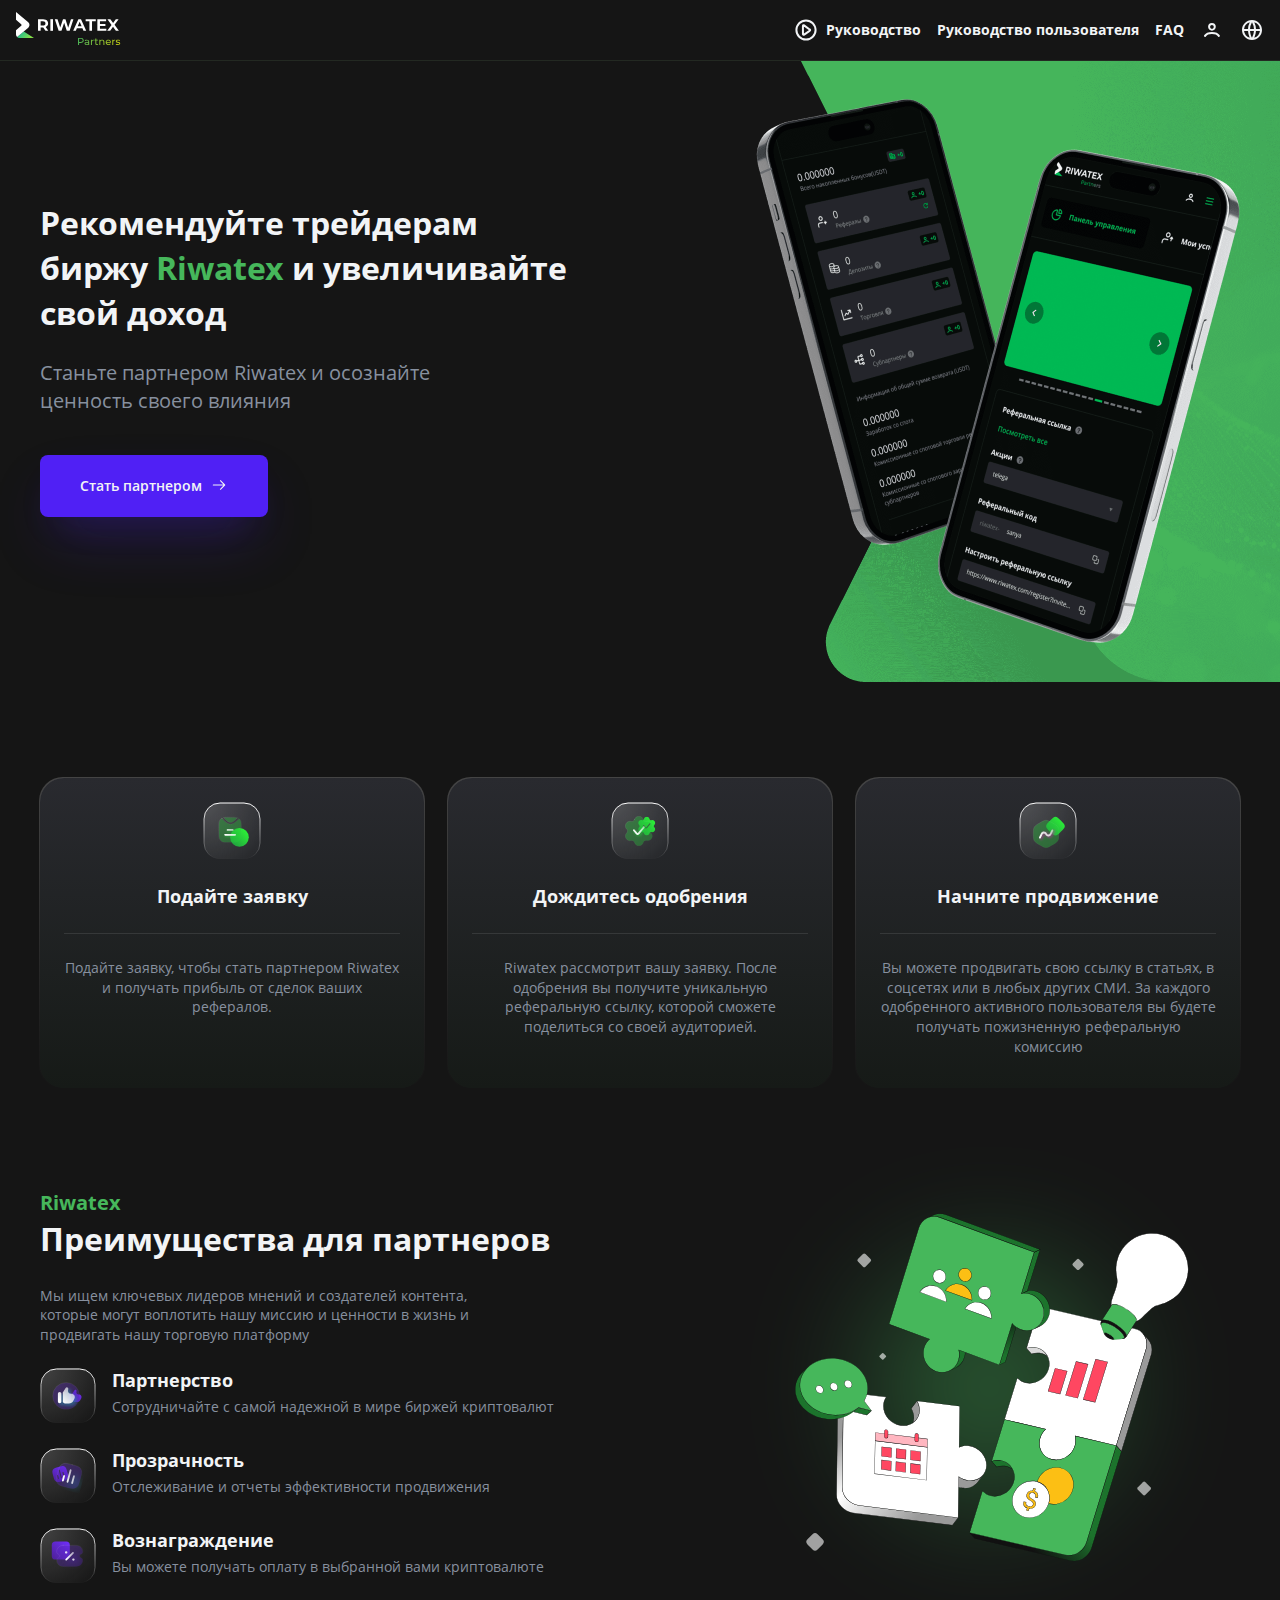
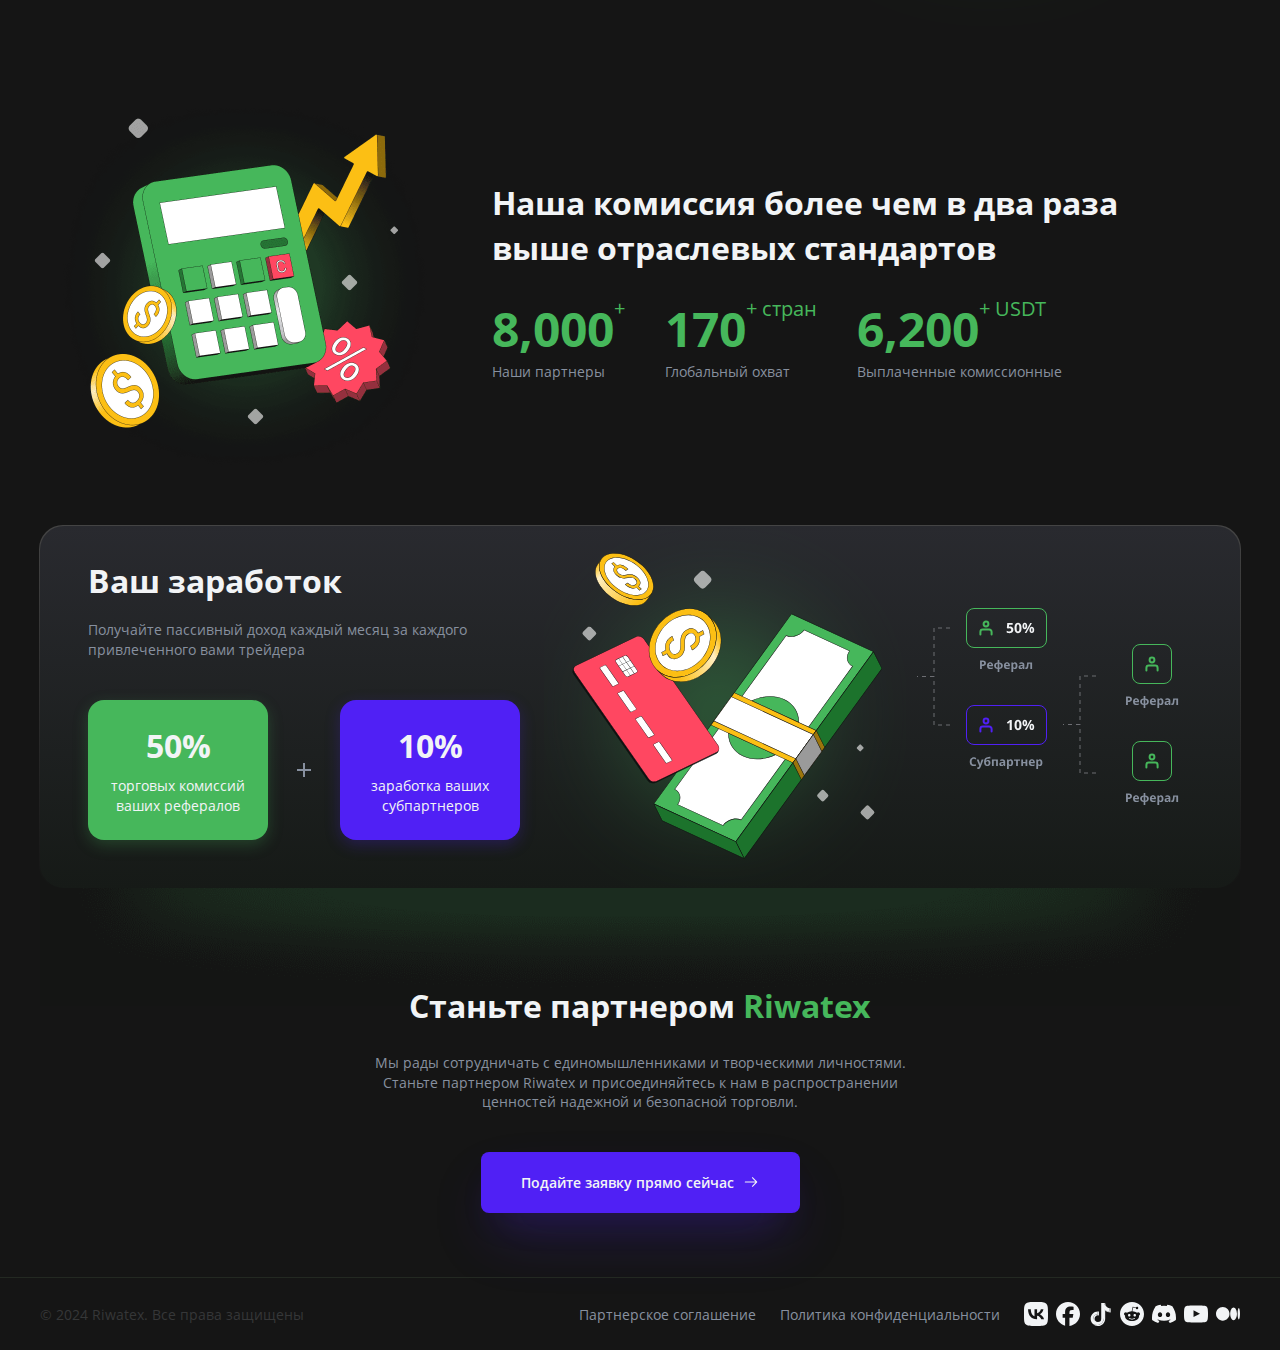
==== commit d180e6f5: "страница регистрации и восстановления пароля" ====
--- a/index.html
+++ b/index.html
@@ -250,7 +250,7 @@
             <div class="partner__inner">
                       <h1 class="title partner__title">Станьте партнером <span>Riwatex</span>
                       </h1>
-              <p class="partner__text">Мы рады сотрудничать с единомышленниками и творческими личностями. Станьте партнером Riwatex и присоединяйтесь к нам в распространении ценностей надежной и безопасной торговли.</p><a class="partner__btn btn-index" href="#">Подайте заявку прямо сейчас
+              <p class="partner__text">Мы рады сотрудничать с единомышленниками и творческими личностями. Станьте партнером Riwatex и присоединяйтесь к нам в распространении ценностей надежной и безопасной торговли.</p><a class="partner__btn btn-index" href="/apply.html">Подайте заявку прямо сейчас
                         <svg>
                           <use xlink:href="img/sprites/sprite.svg#arrow-right"></use>
                         </svg></a>
--- a/styles/main.min.css
+++ b/styles/main.min.css
@@ -1 +1 @@
-html{line-height:1.15;-webkit-text-size-adjust:100%}details,main{display:block}hr{-webkit-box-sizing:content-box;box-sizing:content-box;height:0;overflow:visible}code,kbd,pre,samp{font-family:monospace,monospace}abbr[title]{border-bottom:none;text-decoration:underline;-webkit-text-decoration:underline dotted;text-decoration:underline dotted}b,strong{font-weight:bolder}sub,sup{line-height:0;position:relative}sub{bottom:-.25em}sup{top:-.5em}button,input,optgroup,select,textarea{font-family:inherit;font-size:100%;line-height:1.15;margin:0}button,input{overflow:visible}button,select{text-transform:none}[type=button],[type=reset],[type=submit],button{-webkit-appearance:button}[type=button]::-moz-focus-inner,[type=reset]::-moz-focus-inner,[type=submit]::-moz-focus-inner,button::-moz-focus-inner{border-style:none;padding:0}[type=button]:-moz-focusring,[type=reset]:-moz-focusring,[type=submit]:-moz-focusring,button:-moz-focusring{outline:ButtonText dotted 1px}legend{-webkit-box-sizing:border-box;box-sizing:border-box;color:inherit;display:table;max-width:100%;white-space:normal}progress{vertical-align:baseline}textarea{overflow:auto}[type=checkbox],[type=radio]{-webkit-box-sizing:border-box;box-sizing:border-box;padding:0}[type=number]::-webkit-inner-spin-button,[type=number]::-webkit-outer-spin-button{height:auto}[type=search]{-webkit-appearance:textfield;outline-offset:-2px}[type=search]::-webkit-search-decoration{-webkit-appearance:none}::-webkit-file-upload-button{-webkit-appearance:button;font:inherit}summary{display:list-item}[hidden],template{display:none}a,abbr,acronym,address,applet,b,big,blockquote,body,caption,center,cite,code,dd,del,dfn,div,dl,dt,em,fieldset,font,form,h1,h2,h3,h4,h5,h6,html,i,iframe,img,ins,kbd,label,legend,li,object,ol,p,pre,q,s,samp,small,span,strike,strong,sub,sup,table,tbody,td,tfoot,th,thead,tr,tt,u,ul,var{margin:0;padding:0;border:0;outline:0;font-size:100%;vertical-align:baseline;background:0 0}ol,ul{list-style:none}blockquote,q{quotes:none}blockquote:after,blockquote:before,q:after,q:before{content:"";content:none}:focus{outline:0}ins{text-decoration:none}del{text-decoration:line-through}table{border-collapse:collapse;border-spacing:0}.itc-select{position:relative;width:100%}.itc-select__toggle{position:relative;display:block;width:100%;padding:16px 12px;font-size:12px;line-height:1.4;background-color:transparent;border:1px solid #363738;border-radius:4px;cursor:pointer;-webkit-user-select:none;-moz-user-select:none;-ms-user-select:none;user-select:none;color:#f2f4f6;-webkit-transition:.1s ease-in-out;transition:.1s ease-in-out}.itc-select__toggle::after{position:absolute;content:"";background-image:initial;background-color:#6d6e73;width:8px;height:8px;right:16px;top:calc(50% - 4px);z-index:2;-webkit-mask-image:url(../img/sprites/sprite.svg#triangle);mask-image:url(../img/sprites/sprite.svg#triangle);-webkit-mask-position:center;mask-position:center;-webkit-mask-repeat:no-repeat;mask-repeat:no-repeat;-webkit-mask-size:cover;mask-size:cover;-webkit-mask-size:14px;mask-size:14px;-webkit-transition:.1s ease-in-out;transition:.1s ease-in-out}.itc-select__toggle:focus{outline:0}.itc-select_show .itc-select__toggle::after{-webkit-transform:rotate(180deg);-ms-transform:rotate(180deg);transform:rotate(180deg)}.itc-select__dropdown{scrollbar-color:#646567;-ms-overflow-style:none;position:absolute;top:100%;right:0;left:0;z-index:2;display:none;max-height:10rem;overflow-y:auto;background-color:#292a2f;border-radius:4px;-webkit-box-shadow:0 0 26.8999996185px 0 rgba(0,0,0,.5294117647);box-shadow:0 0 26.8999996185px 0 rgba(0,0,0,.5294117647)}.itc-select__dropdown::-webkit-scrollbar{width:4px;scrollbar-width:initial}.itc-select__dropdown::-webkit-scrollbar-track{background:0 0}.itc-select__dropdown::-webkit-scrollbar-thumb{background-color:#646567;border-radius:3px}.itc-select_show .itc-select__backdrop,.itc-select_show .itc-select__dropdown{display:block}.itc-select__options{margin:0;padding:0;list-style:none}.itc-select__option{padding:.375rem .75rem}.itc-select__option_selected{background-color:#e1f5fe}.itc-select__option:hover{background-color:#18191c;cursor:pointer;-webkit-transition:background-color .1s ease-in-out;transition:background-color .1s ease-in-out}@font-face{font-family:swiper-icons;src:url("data:application/font-woff;charset=utf-8;base64, [base64]//wADZ2x5ZgAAAywAAADMAAAD2MHtryVoZWFkAAABbAAAADAAAAA2E2+eoWhoZWEAAAGcAAAAHwAAACQC9gDzaG10eAAAAigAAAAZAAAArgJkABFsb2NhAAAC0AAAAFoAAABaFQAUGG1heHAAAAG8AAAAHwAAACAAcABAbmFtZQAAA/gAAAE5AAACXvFdBwlwb3N0AAAFNAAAAGIAAACE5s74hXjaY2BkYGAAYpf5Hu/j+W2+MnAzMYDAzaX6QjD6/4//Bxj5GA8AuRwMYGkAPywL13jaY2BkYGA88P8Agx4j+/8fQDYfA1AEBWgDAIB2BOoAeNpjYGRgYNBh4GdgYgABEMnIABJzYNADCQAACWgAsQB42mNgYfzCOIGBlYGB0YcxjYGBwR1Kf2WQZGhhYGBiYGVmgAFGBiQQkOaawtDAoMBQxXjg/wEGPcYDDA4wNUA2CCgwsAAAO4EL6gAAeNpj2M0gyAACqxgGNWBkZ2D4/wMA+xkDdgAAAHjaY2BgYGaAYBkGRgYQiAHyGMF8FgYHIM3DwMHABGQrMOgyWDLEM1T9/w8UBfEMgLzE////P/5//f/V/xv+r4eaAAeMbAxwIUYmIMHEgKYAYjUcsDAwsLKxc3BycfPw8jEQA/[base64]/uznmfPFBNODM2K7MTQ45YEAZqGP81AmGGcF3iPqOop0r1SPTaTbVkfUe4HXj97wYE+yNwWYxwWu4v1ugWHgo3S1XdZEVqWM7ET0cfnLGxWfkgR42o2PvWrDMBSFj/IHLaF0zKjRgdiVMwScNRAoWUoH78Y2icB/yIY09An6AH2Bdu/UB+yxopYshQiEvnvu0dURgDt8QeC8PDw7Fpji3fEA4z/PEJ6YOB5hKh4dj3EvXhxPqH/SKUY3rJ7srZ4FZnh1PMAtPhwP6fl2PMJMPDgeQ4rY8YT6Gzao0eAEA409DuggmTnFnOcSCiEiLMgxCiTI6Cq5DZUd3Qmp10vO0LaLTd2cjN4fOumlc7lUYbSQcZFkutRG7g6JKZKy0RmdLY680CDnEJ+UMkpFFe1RN7nxdVpXrC4aTtnaurOnYercZg2YVmLN/d/gczfEimrE/fs/bOuq29Zmn8tloORaXgZgGa78yO9/cnXm2BpaGvq25Dv9S4E9+5SIc9PqupJKhYFSSl47+Qcr1mYNAAAAeNptw0cKwkAAAMDZJA8Q7OUJvkLsPfZ6zFVERPy8qHh2YER+3i/BP83vIBLLySsoKimrqKqpa2hp6+jq6RsYGhmbmJqZSy0sraxtbO3sHRydnEMU4uR6yx7JJXveP7WrDycAAAAAAAH//wACeNpjYGRgYOABYhkgZgJCZgZNBkYGLQZtIJsFLMYAAAw3ALgAeNolizEKgDAQBCchRbC2sFER0YD6qVQiBCv/H9ezGI6Z5XBAw8CBK/m5iQQVauVbXLnOrMZv2oLdKFa8Pjuru2hJzGabmOSLzNMzvutpB3N42mNgZGBg4GKQYzBhYMxJLMlj4GBgAYow/P/PAJJhLM6sSoWKfWCAAwDAjgbRAAB42mNgYGBkAIIbCZo5IPrmUn0hGA0AO8EFTQAA");font-weight:400;font-style:normal}:root{--swiper-theme-color:#007aff;--swiper-navigation-size:44px}:host{position:relative;display:block;margin-left:auto;margin-right:auto;z-index:1}.swiper{margin-left:auto;margin-right:auto;position:relative;overflow:hidden;list-style:none;padding:0;z-index:1;display:block}.swiper-vertical>.swiper-wrapper{-webkit-box-orient:vertical;-webkit-box-direction:normal;-ms-flex-direction:column;flex-direction:column}.swiper-wrapper{position:relative;width:100%;height:100%;z-index:1;display:-webkit-box;display:-ms-flexbox;display:flex;-webkit-transition-property:-webkit-transform;transition-property:transform,-webkit-transform;-webkit-transition-timing-function:var(--swiper-wrapper-transition-timing-function,initial);transition-timing-function:var(--swiper-wrapper-transition-timing-function,initial);-webkit-box-sizing:content-box;box-sizing:content-box}.swiper-android .swiper-slide,.swiper-ios .swiper-slide,.swiper-wrapper{-webkit-transform:translate3d(0,0,0);transform:translate3d(0,0,0)}.swiper-horizontal{-ms-touch-action:pan-y;touch-action:pan-y}.swiper-vertical{-ms-touch-action:pan-x;touch-action:pan-x}.swiper-slide{-ms-flex-negative:0;flex-shrink:0;width:100%;height:100%;position:relative;-webkit-transition-property:-webkit-transform;transition-property:transform,-webkit-transform;display:block}.swiper-slide-invisible-blank{visibility:hidden}.swiper-autoheight,.swiper-autoheight .swiper-slide{height:auto}.swiper-autoheight .swiper-wrapper{-webkit-box-align:start;-ms-flex-align:start;align-items:flex-start;-webkit-transition-property:height,-webkit-transform;transition-property:transform,height,-webkit-transform}.swiper-backface-hidden .swiper-slide{-webkit-transform:translateZ(0);transform:translateZ(0);-webkit-backface-visibility:hidden;backface-visibility:hidden}.swiper-3d.swiper-css-mode .swiper-wrapper{-webkit-perspective:1200px;perspective:1200px}.swiper-3d .swiper-wrapper{-webkit-transform-style:preserve-3d;transform-style:preserve-3d}.swiper-3d{-webkit-perspective:1200px;perspective:1200px}.swiper-3d .swiper-cube-shadow,.swiper-3d .swiper-slide{-webkit-transform-style:preserve-3d;transform-style:preserve-3d}.swiper-css-mode>.swiper-wrapper{overflow:auto;scrollbar-width:none;-ms-overflow-style:none}.swiper-css-mode>.swiper-wrapper::-webkit-scrollbar{display:none}.swiper-css-mode>.swiper-wrapper>.swiper-slide{scroll-snap-align:start start}.swiper-css-mode.swiper-horizontal>.swiper-wrapper{-ms-scroll-snap-type:x mandatory;scroll-snap-type:x mandatory}.swiper-css-mode.swiper-vertical>.swiper-wrapper{-ms-scroll-snap-type:y mandatory;scroll-snap-type:y mandatory}.swiper-css-mode.swiper-free-mode>.swiper-wrapper{-ms-scroll-snap-type:none;scroll-snap-type:none}.swiper-css-mode.swiper-free-mode>.swiper-wrapper>.swiper-slide{scroll-snap-align:none}.swiper-css-mode.swiper-centered>.swiper-wrapper::before{content:"";-ms-flex-negative:0;flex-shrink:0;-webkit-box-ordinal-group:10000;-ms-flex-order:9999;order:9999}.swiper-css-mode.swiper-centered>.swiper-wrapper>.swiper-slide{scroll-snap-align:center center;scroll-snap-stop:always}.swiper-css-mode.swiper-centered.swiper-horizontal>.swiper-wrapper>.swiper-slide:first-child{-webkit-margin-start:var(--swiper-centered-offset-before);margin-inline-start:var(--swiper-centered-offset-before)}.swiper-css-mode.swiper-centered.swiper-horizontal>.swiper-wrapper::before{height:100%;min-height:1px;width:var(--swiper-centered-offset-after)}.swiper-css-mode.swiper-centered.swiper-vertical>.swiper-wrapper>.swiper-slide:first-child{-webkit-margin-before:var(--swiper-centered-offset-before);margin-block-start:var(--swiper-centered-offset-before)}.swiper-css-mode.swiper-centered.swiper-vertical>.swiper-wrapper::before{width:100%;min-width:1px;height:var(--swiper-centered-offset-after)}.swiper-3d .swiper-slide-shadow,.swiper-3d .swiper-slide-shadow-bottom,.swiper-3d .swiper-slide-shadow-left,.swiper-3d .swiper-slide-shadow-right,.swiper-3d .swiper-slide-shadow-top{position:absolute;left:0;top:0;width:100%;height:100%;pointer-events:none;z-index:10}.swiper-3d .swiper-slide-shadow{background:rgba(0,0,0,.15)}.swiper-3d .swiper-slide-shadow-left{background-image:-webkit-gradient(linear,right top,left top,from(rgba(0,0,0,.5)),to(rgba(0,0,0,0)));background-image:linear-gradient(to left,rgba(0,0,0,.5),rgba(0,0,0,0))}.swiper-3d .swiper-slide-shadow-right{background-image:-webkit-gradient(linear,left top,right top,from(rgba(0,0,0,.5)),to(rgba(0,0,0,0)));background-image:linear-gradient(to right,rgba(0,0,0,.5),rgba(0,0,0,0))}.swiper-3d .swiper-slide-shadow-top{background-image:-webkit-gradient(linear,left bottom,left top,from(rgba(0,0,0,.5)),to(rgba(0,0,0,0)));background-image:linear-gradient(to top,rgba(0,0,0,.5),rgba(0,0,0,0))}.swiper-3d .swiper-slide-shadow-bottom{background-image:-webkit-gradient(linear,left top,left bottom,from(rgba(0,0,0,.5)),to(rgba(0,0,0,0)));background-image:linear-gradient(to bottom,rgba(0,0,0,.5),rgba(0,0,0,0))}.swiper-lazy-preloader{width:42px;height:42px;position:absolute;left:50%;top:50%;margin-left:-21px;margin-top:-21px;z-index:10;-webkit-transform-origin:50%;-ms-transform-origin:50%;transform-origin:50%;-webkit-box-sizing:border-box;box-sizing:border-box;border:4px solid var(--swiper-preloader-color,var(--swiper-theme-color));border-radius:50%;border-top-color:transparent}.swiper-watch-progress .swiper-slide-visible .swiper-lazy-preloader,.swiper:not(.swiper-watch-progress) .swiper-lazy-preloader{-webkit-animation:1s linear infinite swiper-preloader-spin;animation:1s linear infinite swiper-preloader-spin}.swiper-lazy-preloader-white{--swiper-preloader-color:#fff}.swiper-lazy-preloader-black{--swiper-preloader-color:#000}@-webkit-keyframes swiper-preloader-spin{0%{-webkit-transform:rotate(0);transform:rotate(0)}100%{-webkit-transform:rotate(360deg);transform:rotate(360deg)}}@keyframes swiper-preloader-spin{0%{-webkit-transform:rotate(0);transform:rotate(0)}100%{-webkit-transform:rotate(360deg);transform:rotate(360deg)}}.swiper-virtual .swiper-slide{-webkit-backface-visibility:hidden;-webkit-transform:translateZ(0);transform:translateZ(0)}.swiper-virtual.swiper-css-mode .swiper-wrapper::after{content:"";position:absolute;left:0;top:0;pointer-events:none}.swiper-virtual.swiper-css-mode.swiper-horizontal .swiper-wrapper::after{height:1px;width:var(--swiper-virtual-size)}.swiper-virtual.swiper-css-mode.swiper-vertical .swiper-wrapper::after{width:1px;height:var(--swiper-virtual-size)}.swiper-button-next,.swiper-button-prev{position:absolute;top:var(--swiper-navigation-top-offset,50%);width:calc(var(--swiper-navigation-size)/ 44 * 27);height:var(--swiper-navigation-size);margin-top:calc(0px - var(--swiper-navigation-size)/ 2);cursor:pointer;display:-webkit-box;display:-ms-flexbox;display:flex;-webkit-box-align:center;-ms-flex-align:center;align-items:center;-webkit-box-pack:center;-ms-flex-pack:center;justify-content:center;color:var(--swiper-navigation-color,var(--swiper-theme-color))}.swiper-button-next.swiper-button-disabled,.swiper-button-prev.swiper-button-disabled{opacity:.35;cursor:auto;pointer-events:none}.swiper-button-next.swiper-button-hidden,.swiper-button-prev.swiper-button-hidden{opacity:0;cursor:auto;pointer-events:none}.swiper-navigation-disabled .swiper-button-next,.swiper-navigation-disabled .swiper-button-prev{display:none!important}.swiper-button-next svg,.swiper-button-prev svg{width:100%;height:100%;-o-object-fit:contain;object-fit:contain;-webkit-transform-origin:center;-ms-transform-origin:center;transform-origin:center}.swiper-rtl .swiper-button-next svg,.swiper-rtl .swiper-button-prev svg{-webkit-transform:rotate(180deg);-ms-transform:rotate(180deg);transform:rotate(180deg)}.swiper-button-prev,.swiper-rtl .swiper-button-next{left:var(--swiper-navigation-sides-offset,10px);right:auto}.swiper-button-lock{display:none}.swiper-button-next:after,.swiper-button-prev:after{font-family:swiper-icons;font-size:var(--swiper-navigation-size);text-transform:none!important;letter-spacing:0;font-variant:initial;line-height:1}.swiper-button-prev:after,.swiper-rtl .swiper-button-next:after{content:"prev"}.swiper-button-next,.swiper-rtl .swiper-button-prev{right:var(--swiper-navigation-sides-offset,10px);left:auto}.swiper-button-next:after,.swiper-rtl .swiper-button-prev:after{content:"next"}.swiper-pagination{position:absolute;text-align:center;-webkit-transition:opacity .3s;transition:opacity .3s;-webkit-transform:translate3d(0,0,0);transform:translate3d(0,0,0);z-index:10}.swiper-pagination.swiper-pagination-hidden{opacity:0}.swiper-pagination-disabled>.swiper-pagination,.swiper-pagination.swiper-pagination-disabled{display:none!important}.swiper-horizontal>.swiper-pagination-bullets,.swiper-pagination-bullets.swiper-pagination-horizontal,.swiper-pagination-custom,.swiper-pagination-fraction{bottom:var(--swiper-pagination-bottom,8px);top:var(--swiper-pagination-top,auto);left:0;width:100%}.swiper-pagination-bullets-dynamic{overflow:hidden;font-size:0}.swiper-pagination-bullets-dynamic .swiper-pagination-bullet{-webkit-transform:scale(.33);-ms-transform:scale(.33);transform:scale(.33);position:relative}.swiper-pagination-bullets-dynamic .swiper-pagination-bullet-active,.swiper-pagination-bullets-dynamic .swiper-pagination-bullet-active-main{-webkit-transform:scale(1);-ms-transform:scale(1);transform:scale(1)}.swiper-pagination-bullets-dynamic .swiper-pagination-bullet-active-prev{-webkit-transform:scale(.66);-ms-transform:scale(.66);transform:scale(.66)}.swiper-pagination-bullets-dynamic .swiper-pagination-bullet-active-prev-prev{-webkit-transform:scale(.33);-ms-transform:scale(.33);transform:scale(.33)}.swiper-pagination-bullets-dynamic .swiper-pagination-bullet-active-next{-webkit-transform:scale(.66);-ms-transform:scale(.66);transform:scale(.66)}.swiper-pagination-bullets-dynamic .swiper-pagination-bullet-active-next-next{-webkit-transform:scale(.33);-ms-transform:scale(.33);transform:scale(.33)}.swiper-pagination-bullet{width:var(--swiper-pagination-bullet-width,var(--swiper-pagination-bullet-size,8px));height:var(--swiper-pagination-bullet-height,var(--swiper-pagination-bullet-size,8px));display:inline-block;border-radius:var(--swiper-pagination-bullet-border-radius,50%);background:var(--swiper-pagination-bullet-inactive-color,#000);opacity:var(--swiper-pagination-bullet-inactive-opacity,.2)}button.swiper-pagination-bullet{border:none;margin:0;padding:0;-webkit-box-shadow:none;box-shadow:none;-webkit-appearance:none;-moz-appearance:none;appearance:none}.swiper-pagination-clickable .swiper-pagination-bullet{cursor:pointer}.swiper-pagination-bullet:only-child{display:none!important}.swiper-pagination-bullet-active{opacity:var(--swiper-pagination-bullet-opacity,1);background:var(--swiper-pagination-color,var(--swiper-theme-color))}.swiper-pagination-vertical.swiper-pagination-bullets,.swiper-vertical>.swiper-pagination-bullets{right:var(--swiper-pagination-right,8px);left:var(--swiper-pagination-left,auto);top:50%;-webkit-transform:translate3d(0,-50%,0);transform:translate3d(0,-50%,0)}.swiper-pagination-vertical.swiper-pagination-bullets .swiper-pagination-bullet,.swiper-vertical>.swiper-pagination-bullets .swiper-pagination-bullet{margin:var(--swiper-pagination-bullet-vertical-gap,6px) 0;display:block}.swiper-pagination-vertical.swiper-pagination-bullets.swiper-pagination-bullets-dynamic,.swiper-vertical>.swiper-pagination-bullets.swiper-pagination-bullets-dynamic{top:50%;-webkit-transform:translateY(-50%);-ms-transform:translateY(-50%);transform:translateY(-50%);width:8px}.swiper-pagination-vertical.swiper-pagination-bullets.swiper-pagination-bullets-dynamic .swiper-pagination-bullet,.swiper-vertical>.swiper-pagination-bullets.swiper-pagination-bullets-dynamic .swiper-pagination-bullet{display:inline-block;-webkit-transition:top .2s,-webkit-transform .2s;transition:transform .2s,top .2s,-webkit-transform .2s}.swiper-horizontal>.swiper-pagination-bullets .swiper-pagination-bullet,.swiper-pagination-horizontal.swiper-pagination-bullets .swiper-pagination-bullet{margin:0 var(--swiper-pagination-bullet-horizontal-gap,4px)}.swiper-horizontal>.swiper-pagination-bullets.swiper-pagination-bullets-dynamic,.swiper-pagination-horizontal.swiper-pagination-bullets.swiper-pagination-bullets-dynamic{left:50%;-webkit-transform:translateX(-50%);-ms-transform:translateX(-50%);transform:translateX(-50%);white-space:nowrap}.swiper-horizontal>.swiper-pagination-bullets.swiper-pagination-bullets-dynamic .swiper-pagination-bullet,.swiper-pagination-horizontal.swiper-pagination-bullets.swiper-pagination-bullets-dynamic .swiper-pagination-bullet{-webkit-transition:left .2s,-webkit-transform .2s;transition:transform .2s,left .2s,-webkit-transform .2s}.swiper-horizontal.swiper-rtl>.swiper-pagination-bullets-dynamic .swiper-pagination-bullet{-webkit-transition:right .2s,-webkit-transform .2s;transition:transform .2s,right .2s,-webkit-transform .2s}.swiper-pagination-fraction{color:var(--swiper-pagination-fraction-color,inherit)}.swiper-pagination-progressbar{background:var(--swiper-pagination-progressbar-bg-color,rgba(0,0,0,.25));position:absolute}.swiper-pagination-progressbar .swiper-pagination-progressbar-fill{background:var(--swiper-pagination-color,var(--swiper-theme-color));position:absolute;left:0;top:0;width:100%;height:100%;-webkit-transform:scale(0);-ms-transform:scale(0);transform:scale(0);-webkit-transform-origin:left top;-ms-transform-origin:left top;transform-origin:left top}.swiper-rtl .swiper-pagination-progressbar .swiper-pagination-progressbar-fill{-webkit-transform-origin:right top;-ms-transform-origin:right top;transform-origin:right top}.swiper-horizontal>.swiper-pagination-progressbar,.swiper-pagination-progressbar.swiper-pagination-horizontal,.swiper-pagination-progressbar.swiper-pagination-vertical.swiper-pagination-progressbar-opposite,.swiper-vertical>.swiper-pagination-progressbar.swiper-pagination-progressbar-opposite{width:100%;height:var(--swiper-pagination-progressbar-size,4px);left:0;top:0}.swiper-horizontal>.swiper-pagination-progressbar.swiper-pagination-progressbar-opposite,.swiper-pagination-progressbar.swiper-pagination-horizontal.swiper-pagination-progressbar-opposite,.swiper-pagination-progressbar.swiper-pagination-vertical,.swiper-vertical>.swiper-pagination-progressbar{width:var(--swiper-pagination-progressbar-size,4px);height:100%;left:0;top:0}.swiper-pagination-lock{display:none}.swiper-scrollbar{border-radius:var(--swiper-scrollbar-border-radius,10px);position:relative;-ms-touch-action:none;touch-action:none;background:var(--swiper-scrollbar-bg-color,rgba(0,0,0,.1))}.swiper-scrollbar-disabled>.swiper-scrollbar,.swiper-scrollbar.swiper-scrollbar-disabled{display:none!important}.swiper-horizontal>.swiper-scrollbar,.swiper-scrollbar.swiper-scrollbar-horizontal{position:absolute;left:var(--swiper-scrollbar-sides-offset,1%);bottom:var(--swiper-scrollbar-bottom,4px);top:var(--swiper-scrollbar-top,auto);z-index:50;height:var(--swiper-scrollbar-size,4px);width:calc(100% - 2 * var(--swiper-scrollbar-sides-offset,1%))}.swiper-scrollbar.swiper-scrollbar-vertical,.swiper-vertical>.swiper-scrollbar{position:absolute;left:var(--swiper-scrollbar-left,auto);right:var(--swiper-scrollbar-right,4px);top:var(--swiper-scrollbar-sides-offset,1%);z-index:50;width:var(--swiper-scrollbar-size,4px);height:calc(100% - 2 * var(--swiper-scrollbar-sides-offset,1%))}.swiper-scrollbar-drag{height:100%;width:100%;position:relative;background:var(--swiper-scrollbar-drag-bg-color,rgba(0,0,0,.5));border-radius:var(--swiper-scrollbar-border-radius,10px);left:0;top:0}.swiper-scrollbar-cursor-drag{cursor:move}.swiper-scrollbar-lock{display:none}.swiper-zoom-container{width:100%;height:100%;display:-webkit-box;display:-ms-flexbox;display:flex;-webkit-box-pack:center;-ms-flex-pack:center;justify-content:center;-webkit-box-align:center;-ms-flex-align:center;align-items:center;text-align:center}.swiper-zoom-container>canvas,.swiper-zoom-container>img,.swiper-zoom-container>svg{max-width:100%;max-height:100%;-o-object-fit:contain;object-fit:contain}.swiper-slide-zoomed{cursor:move;-ms-touch-action:none;touch-action:none}.swiper .swiper-notification{position:absolute;left:0;top:0;pointer-events:none;opacity:0;z-index:-1000}.swiper-free-mode>.swiper-wrapper{-webkit-transition-timing-function:ease-out;transition-timing-function:ease-out;margin:0 auto}.swiper-grid>.swiper-wrapper{-ms-flex-wrap:wrap;flex-wrap:wrap}.swiper-grid-column>.swiper-wrapper{-ms-flex-wrap:wrap;flex-wrap:wrap;-webkit-box-orient:vertical;-webkit-box-direction:normal;-ms-flex-direction:column;flex-direction:column}.swiper-fade.swiper-free-mode .swiper-slide{-webkit-transition-timing-function:ease-out;transition-timing-function:ease-out}.swiper-fade .swiper-slide{pointer-events:none;-webkit-transition-property:opacity;transition-property:opacity}.swiper-fade .swiper-slide .swiper-slide{pointer-events:none}.swiper-fade .swiper-slide-active,.swiper-fade .swiper-slide-active .swiper-slide-active{pointer-events:auto}.swiper-cube{overflow:visible}.swiper-cube .swiper-slide{pointer-events:none;-webkit-backface-visibility:hidden;backface-visibility:hidden;z-index:1;visibility:hidden;-webkit-transform-origin:0 0;-ms-transform-origin:0 0;transform-origin:0 0;width:100%;height:100%}.swiper-cube .swiper-slide .swiper-slide{pointer-events:none}.swiper-cube.swiper-rtl .swiper-slide{-webkit-transform-origin:100% 0;-ms-transform-origin:100% 0;transform-origin:100% 0}.swiper-cube .swiper-slide-active,.swiper-cube .swiper-slide-active .swiper-slide-active{pointer-events:auto}.swiper-cube .swiper-slide-active,.swiper-cube .swiper-slide-next,.swiper-cube .swiper-slide-prev{pointer-events:auto;visibility:visible}.swiper-cube .swiper-cube-shadow{position:absolute;left:0;bottom:0;width:100%;height:100%;opacity:.6;z-index:0}.swiper-cube .swiper-cube-shadow:before{content:"";background:#000;position:absolute;left:0;top:0;bottom:0;right:0;-webkit-filter:blur(50px);filter:blur(50px)}.swiper-cube .swiper-slide-next+.swiper-slide{pointer-events:auto;visibility:visible}.swiper-cube .swiper-slide-shadow-cube.swiper-slide-shadow-bottom,.swiper-cube .swiper-slide-shadow-cube.swiper-slide-shadow-left,.swiper-cube .swiper-slide-shadow-cube.swiper-slide-shadow-right,.swiper-cube .swiper-slide-shadow-cube.swiper-slide-shadow-top{z-index:0;-webkit-backface-visibility:hidden;backface-visibility:hidden}.swiper-flip{overflow:visible}.swiper-flip .swiper-slide{pointer-events:none;-webkit-backface-visibility:hidden;backface-visibility:hidden;z-index:1}.swiper-flip .swiper-slide .swiper-slide{pointer-events:none}.swiper-flip .swiper-slide-active,.swiper-flip .swiper-slide-active .swiper-slide-active{pointer-events:auto}.swiper-flip .swiper-slide-shadow-flip.swiper-slide-shadow-bottom,.swiper-flip .swiper-slide-shadow-flip.swiper-slide-shadow-left,.swiper-flip .swiper-slide-shadow-flip.swiper-slide-shadow-right,.swiper-flip .swiper-slide-shadow-flip.swiper-slide-shadow-top{z-index:0;-webkit-backface-visibility:hidden;backface-visibility:hidden}.swiper-creative .swiper-slide{-webkit-backface-visibility:hidden;backface-visibility:hidden;overflow:hidden;-webkit-transition-property:opacity,height,-webkit-transform;transition-property:transform,opacity,height,-webkit-transform}.swiper-cards{overflow:visible}.swiper-cards .swiper-slide{-webkit-transform-origin:center bottom;-ms-transform-origin:center bottom;transform-origin:center bottom;-webkit-backface-visibility:hidden;backface-visibility:hidden;overflow:hidden}@font-face{font-family:"Open Sans";src:url(../fonts/OpenSans-SemiBold.woff2) format("woff2"),url(../fonts/OpenSans-SemiBold.woff) format("woff"),url(../fonts/OpenSans-SemiBold.ttf) format("truetype");font-weight:600;font-style:normal;font-display:swap}@font-face{font-family:"Open Sans";src:url(../fonts/OpenSans-ExtraBoldItalic.woff2) format("woff2"),url(../fonts/OpenSans-ExtraBoldItalic.woff) format("woff"),url(../fonts/OpenSans-ExtraBoldItalic.ttf) format("truetype");font-weight:700;font-style:italic;font-display:swap}@font-face{font-family:"Open Sans";src:url(../fonts/OpenSans-MediumItalic.woff2) format("woff2"),url(../fonts/OpenSans-MediumItalic.woff) format("woff"),url(../fonts/OpenSans-MediumItalic.ttf) format("truetype");font-weight:500;font-style:italic;font-display:swap}@font-face{font-family:"Open Sans";src:url(../fonts/OpenSans-BoldItalic.woff2) format("woff2"),url(../fonts/OpenSans-BoldItalic.woff) format("woff"),url(../fonts/OpenSans-BoldItalic.ttf) format("truetype");font-weight:700;font-style:italic;font-display:swap}@font-face{font-family:"Open Sans";src:url(../fonts/OpenSans-Regular.woff2) format("woff2"),url(../fonts/OpenSans-Regular.woff) format("woff"),url(../fonts/OpenSans-Regular.ttf) format("truetype");font-weight:400;font-style:normal;font-display:swap}@font-face{font-family:"Open Sans";src:url(../fonts/OpenSans-LightItalic.woff2) format("woff2"),url(../fonts/OpenSans-LightItalic.woff) format("woff"),url(../fonts/OpenSans-LightItalic.ttf) format("truetype");font-weight:300;font-style:italic;font-display:swap}@font-face{font-family:"Open Sans";src:url(../fonts/OpenSans-Italic.woff2) format("woff2"),url(../fonts/OpenSans-Italic.woff) format("woff"),url(../fonts/OpenSans-Italic.ttf) format("truetype");font-weight:400;font-style:italic;font-display:swap}@font-face{font-family:"Open Sans";src:url(../fonts/OpenSans-Medium.woff2) format("woff2"),url(../fonts/OpenSans-Medium.woff) format("woff"),url(../fonts/OpenSans-Medium.ttf) format("truetype");font-weight:500;font-style:normal;font-display:swap}@font-face{font-family:"Open Sans";src:url(../fonts/OpenSans-ExtraBold.woff2) format("woff2"),url(../fonts/OpenSans-ExtraBold.woff) format("woff"),url(../fonts/OpenSans-ExtraBold.ttf) format("truetype");font-weight:700;font-style:normal;font-display:swap}@font-face{font-family:"Open Sans";src:url(../fonts/OpenSans-Bold.woff2) format("woff2"),url(../fonts/OpenSans-Bold.woff) format("woff"),url(../fonts/OpenSans-Bold.ttf) format("truetype");font-weight:700;font-style:normal;font-display:swap}@font-face{font-family:"Open Sans";src:url(../fonts/OpenSans-SemiBoldItalic.woff2) format("woff2"),url(../fonts/OpenSans-SemiBoldItalic.woff) format("woff"),url(../fonts/OpenSans-SemiBoldItalic.ttf) format("truetype");font-weight:600;font-style:italic;font-display:swap}@font-face{font-family:"Open Sans";src:url(../fonts/OpenSans-Light.woff2) format("woff2"),url(../fonts/OpenSans-Light.woff) format("woff"),url(../fonts/OpenSans-Light.ttf) format("truetype");font-weight:300;font-style:normal;font-display:swap}html{font-size:10px}body{font-family:"Open Sans",-apple-system,BlinkMacSystemFont,Segoe UI,Roboto,Helvetica Neue,Helvetica,Arial,sans-serif;font-size:14px;-webkit-font-feature-settings:"tnum";font-feature-settings:"tnum";font-variant:tabular-nums;line-height:1.4;overflow-x:hidden}.wrapper{overflow:hidden;min-height:100vh;min-height:100dvh;display:-webkit-box;display:-ms-flexbox;display:flex;-webkit-box-orient:vertical;-webkit-box-direction:normal;-ms-flex-direction:column;flex-direction:column;background-color:#151515;color:#fff}.container{padding:0 1.5rem;width:100%;max-width:120rem;margin:0 auto;-webkit-box-sizing:border-box;box-sizing:border-box}@media (min-width:768px){.container{padding:0 2rem}}@media (min-width:1280px){.container{padding:0}}.container--flex{display:-webkit-box;display:-ms-flexbox;display:flex;-webkit-box-align:center;-ms-flex-align:center;align-items:center}.container--relative{position:relative}.main{-webkit-box-flex:1;-ms-flex:1 0 auto;flex:1 0 auto}.swiper-button-next,.swiper-button-prev{width:43px;height:43px;background-color:rgba(8,10,17,.698);border-radius:50%;background-image:url(../img/sprites/sprite.svg#slider-arrow);background-position:center;background-repeat:no-repeat;background-size:60px;z-index:2}.swiper-button-next::after,.swiper-button-prev::after{display:none}.swiper-button-prev{-webkit-transform:rotate(180deg);-ms-transform:rotate(180deg);transform:rotate(180deg)}*{-webkit-box-sizing:border-box;box-sizing:border-box}img,svg{max-width:100%;max-height:100%;display:block}a{color:inherit;text-decoration:none}.link-btn{display:block;font-weight:700;font-size:1.4rem;line-height:140%;text-align:center;color:#f2f4f6;border-radius:.4rem;padding:.6rem 1.2rem;outline:0}.link-btn--simple{border:1px solid #6d6e73;background:0 0}.link-btn--green{background:#46b75b;border:0}.link-btn--green-form{font-weight:600;padding:1rem 0}.btn{display:block;font-weight:600;font-size:1.4rem;line-height:140%;text-align:center;color:#f2f4f6;border-radius:.4rem;padding:1rem 0;outline:0;background-color:#46b75b;border:0;cursor:pointer;white-space:nowrap;width:100%;margin-bottom:3.2rem}@media (hover:hover){.btn:not(:disabled){-webkit-transition:.1s linear;transition:.1s linear}.btn:not(:disabled):hover{background-color:#258d3d}}.btn:disabled{pointer-events:none;cursor:not-allowed;background-color:#292a2f;color:#555c63}.btn.disabled{pointer-events:none;cursor:not-allowed;background-color:#292a2f;color:#555c63}.btn--wide{width:100%;padding:13px 15px;font-size:16px;line-height:1.3;white-space:wrap}.btn--center{display:inline-block;font-size:16px;width:auto;padding:12px 30px}.btn--small{width:auto;min-width:60px;padding:4px 12px;font-size:12px;line-height:2}.btn--transparent{border:1px solid #6d6e73;background-color:transparent;color:#fff}.btn--red{border:1px solid #ff4761;background-color:transparent;color:#ff4761}@media (hover:hover){.btn--transparent:not(:disabled){-webkit-transition:.1s linear;transition:.1s linear}.btn--transparent:not(:disabled):hover{opacity:.8;border:1px solid #a2a9b6;background-color:transparent}.btn--red:not(:disabled){-webkit-transition:.1s linear;transition:.1s linear}.btn--red:not(:disabled):hover{background-color:#ff4761;color:#fff}}.btn-index{background:#5020f5;border:1px solid transparent;outline:0;display:-webkit-box;display:-ms-flexbox;display:flex;-webkit-box-pack:center;-ms-flex-pack:center;justify-content:center;font-weight:600;font-size:1.4rem;line-height:140%;color:#f2f4f6;padding:2rem 0;width:100%;border-radius:.8rem;-webkit-box-shadow:0 18px 36px -18px rgba(80,32,245,.25),0 30px 60px -12px rgba(80,32,245,.25);box-shadow:0 18px 36px -18px rgba(80,32,245,.25),0 30px 60px -12px rgba(80,32,245,.25);margin-bottom:6.4rem}@media (hover:hover){.btn-index{-webkit-transition:.1s linear;transition:.1s linear}.btn-index:hover{-webkit-box-shadow:initial;box-shadow:initial;background-color:#3f19c0}}.btn-index svg{width:1.8rem;height:1.8rem;margin-left:.8rem}.input{padding:1.1rem 1.2rem 1.2rem 1.6rem;font-size:1.2rem;font-weight:700;line-height:140%;color:#f2f4f6;border:0;background-color:#292a2f;border-radius:.4rem;width:100%}.input::-webkit-input-placeholder{font-weight:400;color:#6d6e73}.input::-moz-placeholder{font-weight:400;color:#6d6e73}.input:-ms-input-placeholder{font-weight:400;color:#6d6e73}.input::-ms-input-placeholder{font-weight:400;color:#6d6e73}.input::placeholder{font-weight:400;color:#6d6e73}.input:focus-visible{border:0}.input__wrap{position:relative}.input__block+.input__block{margin-top:2.4rem}.input__block-social+.input__block-social{margin-top:1.6rem}.input__block--apply{margin-top:1.6rem!important;margin-bottom:2.4rem}.input__block--about-apply{margin-top:1.6rem!important;margin-bottom:3.2rem}.input__label{line-height:140%;color:#f2f4f6;font-weight:700;font-size:1.4rem;margin-bottom:.8rem;display:inline-block}.input__label--img{display:-webkit-box;display:-ms-flexbox;display:flex;-webkit-box-align:center;-ms-flex-align:center;align-items:center;gap:.4rem}.input__label--img svg{width:1.4rem;height:1.4rem}.input__select{width:100%}.input__select-toggle{width:100%;border-radius:.4rem;background-color:#292a2f;border:0;display:-webkit-inline-box;display:-ms-inline-flexbox;display:inline-flex;-webkit-box-align:center;-ms-flex-align:center;align-items:center;gap:.8rem;padding:1.1rem 1.6rem 1.2rem;font-weight:400;font-size:1.2rem;line-height:140%;color:#f2f4f6}.input__select-toggle span{display:none}.input__select-toggle.error{border:1px solid #ff4761}.input__select-toggle.valid{border:1px solid #46b75b}.input__select-dropdown{top:calc(100% + 2px);left:0;width:220px;max-height:201px;padding:8px 0}.input__select-option{display:-webkit-box;display:-ms-flexbox;display:flex;gap:8px}.input__select-option.itc-select__option_selected{background-color:transparent}.input__select-option.hidden{height:0;opacity:0;overflow:hidden;padding:0}.input__eye{content:"";position:absolute;-webkit-mask-image:url(../img/sprites/sprite.svg#eye-open2);mask-image:url(../img/sprites/sprite.svg#eye-open2);-webkit-mask-position:center;mask-position:center;-webkit-mask-repeat:no-repeat;mask-repeat:no-repeat;-webkit-mask-size:cover;mask-size:cover;right:1.6rem;top:1.2rem;width:1.6rem;height:1.6rem;background-color:#6d6e73;z-index:2;padding:0;border:0;cursor:pointer}.input__eye.active{-webkit-mask-image:url(../img/sprites/sprite.svg#eye-closed2);mask-image:url(../img/sprites/sprite.svg#eye-closed2);-webkit-mask-position:center;mask-position:center;-webkit-mask-repeat:no-repeat;mask-repeat:no-repeat;-webkit-mask-size:cover;mask-size:cover}@media (hover:hover){.input__eye{-webkit-transition:.1s linear;transition:.1s linear}.input__eye:hover{background-color:#87909f}}.input__password-reqs{display:none;font-weight:400;font-size:1.4rem;line-height:140%;color:#87909f;margin-top:1.6rem;-webkit-box-orient:vertical;-webkit-box-direction:normal;-ms-flex-direction:column;flex-direction:column;gap:.4rem}.input__password-reqs li{padding-left:2.2rem;background-image:url(../img/sprites/sprite.svg#password-not-valid);background-position:center;background-repeat:no-repeat;background-size:cover;background-size:1.4rem;background-position:left .3rem}.input__password-reqs li.active{background-image:url(../img/sprites/sprite.svg#password-checkmark);background-position:center;background-repeat:no-repeat;background-size:cover;background-size:1.4rem;background-position:left .3rem}.input.error{border:1px solid #ff4761}.input.valid{border:1px solid #46b75b}.input__code-input{width:4rem;height:4rem;line-height:140%;font-size:1.4rem;font-weight:700;text-align:center;border-radius:.4rem;background-color:#292a2f;border:0;color:#f2f4f6}.input__code-input:focus-visible{border:1px solid #6d6e73}.input__error{margin-top:8px;font-size:12px;color:#ff4761;display:none}.input--social{background-position:1.6rem center;background-repeat:no-repeat;background-size:2.4rem;padding-left:5.2rem}.input--social-twitter{background-image:url(../img/social-icons/twitter.svg)}.input--social-telegram{background-image:url(../img/social-icons/telegram.svg)}.input--social-line{background-image:url(../img/social-icons/line.svg)}.input--social-telephone{background-image:url(../img/social-icons/telephone.svg)}.input--social-website{background-image:url(../img/social-icons/website.svg)}.custom-checkbox input{position:absolute;z-index:-1;opacity:0}.custom-checkbox span{font-weight:400;font-size:1.4rem;line-height:140%;color:#f2f4f6;display:-webkit-box;display:-ms-flexbox;display:flex;gap:.8rem;-webkit-box-align:center;-ms-flex-align:center;align-items:center}.custom-checkbox span::before{content:"";display:inline-block;width:1.6rem;height:1.6rem;border:0;background:center center no-repeat #292a2f;border-radius:.2rem;background-size:50% 50%}.custom-checkbox>input:checked+span::before{background-image:url(../img/sprites/sprite.svg#check-mark);background-position:center;background-repeat:no-repeat;background-size:cover;background-color:#46b75b;background-size:1.2rem}.custom-checkbox>input:checked+span::before svg{fill:#46b75b}.custom-checkbox--policy{display:inline-block;margin-bottom:3.2rem}.custom-checkbox--policy span::before{min-width:1.6rem}.custom-checkbox--policy p a{color:#46b75b}.profile-security__level{margin-top:1.6rem;display:-webkit-box;display:-ms-flexbox;display:flex;-webkit-box-pack:justify;-ms-flex-pack:justify;justify-content:space-between}.profile-security__level-wrap{display:-webkit-box;display:-ms-flexbox;display:flex;-webkit-box-align:center;-ms-flex-align:center;align-items:center;gap:.8rem}@media (min-width:768px){.profile-security__level-wrap{display:-webkit-box;display:-ms-flexbox;display:flex;-webkit-box-align:center;-ms-flex-align:center;align-items:center;gap:8px}}.profile-security__level-wrap--red{color:#ff4761}.profile-security__level-wrap--red span:first-child{background-color:#ff4761}.profile-security__level-wrap--yellow{color:#fcbf14}.profile-security__level-wrap--yellow span:not(:last-child){background-color:#fcbf14}.profile-security__level-wrap--green{color:#46b75b}.profile-security__level-wrap--green span{background-color:#46b75b!important}.profile-security__level-label{color:#87909f;font-weight:400;font-size:1.4rem;line-height:140%}.profile-security__level-name{font-size:1.4rem;font-weight:400;color:inherit}.profile-security__level-icon{display:-webkit-box;display:-ms-flexbox;display:flex;gap:.4rem;margin-top:.4rem}.profile-security__level-icon span{display:block;width:4.1rem;height:.4rem;background-color:#696a6b}.title{font-weight:700;font-size:2.6rem;line-height:140%;text-align:center;color:#f2f4f6;margin-bottom:2.4rem}.title span{color:#46b75b}.popup{position:fixed;top:0;left:0;width:100vw;height:100vh;z-index:10;background-color:rgba(17,20,18,.7)}.popup.hide{display:none}.popup.block{display:-webkit-box;display:-ms-flexbox;display:flex;-webkit-box-orient:vertical;-webkit-box-direction:normal;-ms-flex-direction:column;flex-direction:column;-webkit-box-pack:center;-ms-flex-pack:center;justify-content:center;-webkit-box-align:center;-ms-flex-align:center;align-items:center}.popup.block .popup-inner{-webkit-animation:.2s ease-out grow;animation:.2s ease-out grow}.popup.decrease .popup-inner{-webkit-animation:.2s ease-out decrease;animation:.2s ease-out decrease}.popup-inner{width:345px;max-width:calc(100% - 32px);max-height:calc(100vh - 32px);margin:16px;border-radius:8px;background:#292a2f;color:#f2f4f6;overflow-y:auto;padding:24px;-webkit-transition:-webkit-transform .2s ease-out;transition:transform .2s ease-out;transition:transform .2s ease-out,-webkit-transform .2s ease-out}.popup-inner--nopadding{padding:0}@media (min-width:768px){.title{font-size:3.2rem}.popup-inner{width:460px}}.popup-head{display:-webkit-box;display:-ms-flexbox;display:flex;-webkit-box-align:center;-ms-flex-align:center;align-items:center;-webkit-box-pack:justify;-ms-flex-pack:justify;justify-content:space-between}.popup__title{font-size:16px;font-weight:700}.popup__close{width:20px;height:20px;-webkit-mask-image:url(../img/sprites/sprite.svg#close);mask-image:url(../img/sprites/sprite.svg#close);-webkit-mask-position:center;mask-position:center;-webkit-mask-repeat:no-repeat;mask-repeat:no-repeat;-webkit-mask-size:cover;mask-size:cover;background-color:#87909f;mask-size:cover;cursor:pointer}.popup-body{margin-top:24px;font-size:12px}.popup-body a{color:#46b75b}.popup-footer{margin-top:32px}.popup-footer--flex{display:-webkit-box;display:-ms-flexbox;display:flex;-webkit-box-align:center;-ms-flex-align:center;align-items:center;-webkit-box-pack:justify;-ms-flex-pack:justify;justify-content:space-between}.popup__back{font-weight:600;font-size:12px;color:#46b75b}.popup__btns{display:-webkit-box;display:-ms-flexbox;display:flex;-webkit-box-align:end;-ms-flex-align:end;align-items:flex-end;-webkit-box-pack:end;-ms-flex-pack:end;justify-content:end;gap:8px}.popup__btn{padding:8px 15px;font-size:14px;font-weight:600;width:auto}.popup__subtitle{margin-top:24px;color:#f2f4f6;font-weight:700;font-size:14px}.popup__subtitle+.popup__text{margin-top:8px}.popup__text{margin-top:24px;color:#87909f;font-size:12px}.popup__text--lessmargin,.popup__text--lessmargin+*{margin-top:16px}@-webkit-keyframes grow{0%{-webkit-transform:scale(0);transform:scale(0)}100%{-webkit-transform:scale(100%);transform:scale(100%)}}@keyframes grow{0%{-webkit-transform:scale(0);transform:scale(0)}100%{-webkit-transform:scale(100%);transform:scale(100%)}}@-webkit-keyframes decrease{0%{-webkit-transform:scale(100%);transform:scale(100%)}100%{-webkit-transform:scale(0);transform:scale(0)}}@keyframes decrease{0%{-webkit-transform:scale(100%);transform:scale(100%)}100%{-webkit-transform:scale(0);transform:scale(0)}}.breadcrumbs{list-style-type:none;display:-webkit-box;display:-ms-flexbox;display:flex;-webkit-box-align:center;-ms-flex-align:center;align-items:center;padding:0;-ms-flex-wrap:wrap;flex-wrap:wrap;row-gap:2px;margin-bottom:8px}.breadcrumbs li{color:#f2f4f6}.breadcrumbs li:not(:last-child){color:#87909f;position:relative;padding-right:22px}.breadcrumbs li:not(:last-child)::after{position:absolute;content:"/";right:8px;width:6px}.breadcrumbs li a{color:inherit}.pagination{margin-top:24px;display:-webkit-box;display:-ms-flexbox;display:flex;-webkit-box-align:center;-ms-flex-align:center;align-items:center;-webkit-box-pack:center;-ms-flex-pack:center;justify-content:center;gap:8px}.pagination__item{display:-webkit-box;display:-ms-flexbox;display:flex;-webkit-box-orient:vertical;-webkit-box-direction:normal;-ms-flex-direction:column;flex-direction:column;-webkit-box-pack:center;-ms-flex-pack:center;justify-content:center;-webkit-box-align:center;-ms-flex-align:center;align-items:center}.pagination__item--dots{width:40px;height:40px}.pagination__btn{color:#f2f4f6;font-weight:700;border-radius:50%;border:1px solid #292a2f;background-color:transparent;padding:0;width:40px;height:40px;cursor:pointer}@media (hover:hover){.popup__back{-webkit-transition:.1s linear;transition:.1s linear}.popup__back:hover{color:#258d3d}.breadcrumbs li a{-webkit-transition:.1s linear;transition:.1s linear}.breadcrumbs li a:hover{color:#6d6e73}.pagination__item--dots{-webkit-transition:.1s linear;transition:.1s linear}.pagination__item--dots:hover{background-color:transparent}.pagination__btn{-webkit-transition:.1s linear;transition:.1s linear}.pagination__btn:hover{background-color:#292a2f}.header__link{-webkit-transition:.1s linear;transition:.1s linear}.header__link:hover{color:#87909f}.header__link:hover svg{fill:#87909f}}.active .pagination__btn{cursor:default;background-color:#46b75b;border:1px solid #46b75b}.pagination__btn--back,.pagination__btn--next{background-image:url(../img/sprites/sprite.svg#arrow-white);background-position:center;background-repeat:no-repeat;background-size:48px}.pagination__btn--next{-webkit-transform:rotate(180deg);-ms-transform:rotate(180deg);transform:rotate(180deg)}.warning-block{margin-top:16px;padding:16px 16px 16px 52px;border-radius:4px;background-color:#fcbf14;color:#594312;font-weight:700;font-size:12px;background-image:url(../img/sprites/sprite.svg#warning);background-repeat:no-repeat;background-size:30px;background-position:10px 50%}.header{background-color:#151515}.header__links-logout{margin-left:auto;display:none;gap:2.4rem;margin-right:2.4rem}@media (min-width:768px){.header__links-logout{display:-webkit-box;display:-ms-flexbox;display:flex}}.header__link-btn-green,.header__link-btn-simple{display:none}@media (min-width:768px){.header__link-btn-green,.header__link-btn-simple{display:block}}.header__link-btn-simple{margin-left:2.4rem}.header__link-btn-green{margin-left:1.6rem}.header__inner{display:-webkit-box;display:-ms-flexbox;display:flex;-webkit-box-align:center;-ms-flex-align:center;align-items:center;padding:1.2rem 1.5rem;max-width:192rem;margin:0 auto;border-bottom:1px solid #232922}@media (min-width:768px){.header__inner{padding:1.2rem 2rem}}@media (min-width:1280px){.popup-inner--overflow{overflow:visible}.header__inner{padding:1.2rem 1.6rem}}.header__logo{height:3.6rem}.header__links{display:none}@media (min-width:768px){.header__links{display:-webkit-box;display:-ms-flexbox;display:flex;-webkit-box-align:center;-ms-flex-align:center;align-items:center;gap:1.6rem;margin-left:auto}}.header__link{font-weight:700;font-size:1.4rem;line-height:140%;color:#f2f4f6}.header__link--video{display:-webkit-box;display:-ms-flexbox;display:flex;-webkit-box-align:center;-ms-flex-align:center;align-items:center}.header__link--video svg{width:2.4rem;height:2.4rem;margin-right:.8rem;fill:#f2f4f6;-webkit-transition:.1s linear;transition:.1s linear}.header__profile{display:none}@media (min-width:768px){.header__profile{display:block;width:2.4rem;height:2.4rem;margin:0 1.6rem}}.header__lang{width:2.4rem;height:2.4rem;margin-left:auto;margin-right:1.6rem}@media (min-width:768px){.header__lang{margin:0}.header__burger{display:none}}.header__lang svg{fill:#f2f4f6}.header__lang--logout{margin-right:2rem}.header__lang:hover,.header__profile:hover{cursor:pointer}.header__lang:hover .lang{display:block}.header__burger{width:1.5rem;height:1.2rem}.mobile-menu{position:absolute;background:#151515;width:100%;height:100%;z-index:3;-webkit-transform:translateX(100%);-ms-transform:translateX(100%);transform:translateX(100%);-webkit-transition:-webkit-transform .5s linear;transition:transform .5s linear;transition:transform .5s linear,-webkit-transform .5s linear}@media (min-width:768px){.mobile-menu{display:none}}.mobile-menu__inner{padding-top:2.4rem}.mobile-menu__link{font-weight:700;font-size:1.4rem;line-height:140%;color:#f2f4f6;display:block;margin-bottom:1.6rem}.mobile-menu__dropdown{margin-bottom:2.4rem}.mobile-menu__dropdown span{font-weight:700;font-size:1.4rem;line-height:140%;color:#f2f4f6;display:-webkit-box;display:-ms-flexbox;display:flex;gap:.4rem;-webkit-box-align:center;-ms-flex-align:center;align-items:center;-webkit-transition:.5s;transition:.5s}.mobile-menu__dropdown span svg{width:.7rem;height:.7rem;fill:#fff;-webkit-transform:rotate(180deg);-ms-transform:rotate(180deg);transform:rotate(180deg);-webkit-transition:.5s;transition:.5s}.mobile-menu__dropdown ul{display:none;padding-top:1.2rem;padding-left:1.6rem;-webkit-box-orient:vertical;-webkit-box-direction:normal;-ms-flex-direction:column;flex-direction:column;gap:.8rem}.mobile-menu__dropdown ul li a{font-weight:400;font-size:1.2rem;line-height:140%;color:#87909f}.mobile-menu__dropdown.active span{color:#46b75b;-webkit-transition:.5s;transition:.5s}.mobile-menu__dropdown.active span svg{fill:#46b75b;-webkit-transform:rotate(0);-ms-transform:rotate(0);transform:rotate(0);-webkit-transition:.5s;transition:.5s}.mobile-menu__dropdown.active ul{display:-webkit-box;display:-ms-flexbox;display:flex}.mobile-menu__btn{border:1px solid #363738;border-radius:.4rem;padding:.6rem 1.2rem;width:100%;font-weight:700;font-size:1.4rem;line-height:140%;text-align:center;background:0 0;color:#f2f4f6}.mobile-menu__link-btn-simple{width:100%;margin-bottom:.8rem}.mobile-menu__link-btn-green{width:100%;margin-bottom:2.4rem}.mobile-menu.active{-webkit-transform:translateX(0);-ms-transform:translateX(0);transform:translateX(0);-webkit-transition:-webkit-transform .5s linear;transition:transform .5s linear;transition:transform .5s linear,-webkit-transform .5s linear}.mobile-lang{position:absolute;background:#151515;width:100%;height:100%;z-index:3;-webkit-transform:translateX(100%);-ms-transform:translateX(100%);transform:translateX(100%);-webkit-transition:-webkit-transform .5s linear;transition:transform .5s linear;transition:transform .5s linear,-webkit-transform .5s linear}.mobile-lang__inner{padding-top:2.4rem}@media (min-width:768px){.mobile-lang{top:4.6rem;right:1.6rem;border-radius:.8rem;width:auto;height:auto;-webkit-transform:none;-ms-transform:none;transform:none;display:none}.mobile-lang--logout{right:8rem}.mobile-lang__inner{padding:.8rem 0;background:#292a2f;min-width:24rem;border-radius:.8rem}}.mobile-lang__title{font-weight:700;font-size:1.6rem;line-height:140%;color:#f2f4f6;display:-webkit-box;display:-ms-flexbox;display:flex;-webkit-box-pack:justify;-ms-flex-pack:justify;justify-content:space-between;-webkit-box-align:center;-ms-flex-align:center;align-items:center;padding-bottom:2.4rem;margin-bottom:2.4rem;position:relative}@media (min-width:768px){.mobile-lang__title{display:none}}.mobile-lang__title svg{width:2rem;height:2rem}.mobile-lang__title::after{content:"";height:1px;width:120%;background:#232922;position:absolute;bottom:0;left:-1.5rem}.mobile-lang__items{display:-webkit-box;display:-ms-flexbox;display:flex;-webkit-box-orient:vertical;-webkit-box-direction:normal;-ms-flex-direction:column;flex-direction:column;gap:1.6rem}@media (min-width:768px){.mobile-lang__items{gap:0}.mobile-lang__item{width:100%;padding:.8rem 0 .8rem 1.6rem}}.mobile-lang__item{font-weight:400;font-size:1.4rem;line-height:140%;color:#f2f4f6;display:-webkit-box;display:-ms-flexbox;display:flex;gap:.8rem}.mobile-lang__item:hover{background:#18191c;cursor:pointer}.mobile-lang__item.active{color:#46b75b}.mobile-lang.active{-webkit-transform:translateX(0);-ms-transform:translateX(0);transform:translateX(0);-webkit-transition:-webkit-transform .5s linear;transition:transform .5s linear;transition:transform .5s linear,-webkit-transform .5s linear}.header-profile{display:none;position:absolute;background:#151515;z-index:3;-webkit-transition:-webkit-transform .5s linear;transition:transform .5s linear;transition:transform .5s linear,-webkit-transform .5s linear;top:4.6rem;right:5.6rem;border-radius:.8rem}.header-profile__inner{padding:1.6rem 0;background:#292a2f;min-width:21rem;border-radius:.8rem}.header-profile__min-title{font-weight:400;font-size:1.4rem;line-height:140%;color:#87909f;margin-bottom:1.6rem;padding:0 1.6rem}.header-profile__items{display:-webkit-box;display:-ms-flexbox;display:flex;-webkit-box-orient:vertical;-webkit-box-direction:normal;-ms-flex-direction:column;flex-direction:column;margin:1.6rem 0}.header-profile__item{width:100%;font-size:1.4rem;line-height:140%;color:#f2f4f6;display:-webkit-box;display:-ms-flexbox;display:flex;-webkit-box-align:center;-ms-flex-align:center;align-items:center;gap:.8rem;font-weight:700;padding:.5rem 1.6rem;background-color:transparent}@media (hover:hover){.header-profile__item{-webkit-transition:.1s linear;transition:.1s linear}.header-profile__item:hover{background-color:#18191c}.footer__links a{-webkit-transition:.1s linear;transition:.1s linear}.footer__links a:hover{color:#6d6e73}}.header-profile__item svg{width:2rem;height:2rem}.header-profile__log-out{font-weight:400;font-size:1.4rem;line-height:140%;color:#ff4761;display:-webkit-box;display:-ms-flexbox;display:flex;gap:.8rem;margin:0 1.6rem;padding-top:1.6rem;border-top:1px solid #363738}.header-profile__log-out svg{width:2rem;height:2rem}.header-profile.active{display:block}.intro{margin-top:4.8rem}@media (min-width:768px){.mobile-lang.active{-webkit-transform:none;-ms-transform:none;transform:none;display:block}.mobile-lang .container{padding:0}.intro{margin-top:9.6rem}.intro__inner{text-align:center}}@media (min-width:1024px){.intro{margin-top:0;padding-top:14rem;padding-bottom:16.5rem;position:relative}}.intro__bg-coins{display:none;position:absolute;left:0;top:0;z-index:1}@media (min-width:1440px){.intro__bg-coins{display:block}}@media (min-width:1024px){.intro__inner{display:-webkit-box;display:-ms-flexbox;display:flex;-webkit-box-align:center;-ms-flex-align:center;align-items:center;position:relative;z-index:2}.intro__title{text-align:left}}.intro__text{font-weight:400;font-size:1.8rem;line-height:140%;text-align:center;color:#87909f;margin-bottom:3.2rem}@media (min-width:768px){.intro__title{max-width:54rem;margin-left:auto;margin-right:auto}.intro__text{max-width:45rem;margin-bottom:4rem;margin-left:auto;margin-right:auto;font-size:2rem}.intro__btn{max-width:22.8rem}}@media (min-width:1024px){.intro__text{text-align:left;margin-left:0;margin-right:0}}.intro__btn{margin-left:auto;margin-right:auto}@media (min-width:1024px){.intro__btn{margin-left:0;margin-right:0;margin-bottom:0}.intro__img{height:100%}}.intro__img{z-index:1;position:relative;margin:0 auto;max-height:620px}@media (min-width:1440px){.intro__img{position:absolute;left:50%;-webkit-transform:translateX(-50%);-ms-transform:translateX(-50%);transform:translateX(-50%)}}.intro__phones{position:relative}@media (min-width:1024px){.intro__phones{position:absolute;top:0;right:0;height:100%}}.intro__bg{position:absolute;top:0;right:-5.5rem;height:100%}@media (min-width:1024px){.intro__bg{position:absolute;top:0;right:-45rem;height:100%;max-width:none}}@media (min-width:1440px){.intro__bg{position:relative}}@media (min-width:1920px){.intro__img{left:0;-webkit-transform:none;-ms-transform:none;transform:none}.intro__bg{right:0}}.actions{margin-top:9.6rem}.actions__inner{display:-webkit-box;display:-ms-flexbox;display:flex;-webkit-box-orient:vertical;-webkit-box-direction:normal;-ms-flex-direction:column;flex-direction:column;gap:2.4rem}@media (min-width:1024px){.actions__inner{-webkit-box-orient:horizontal;-webkit-box-direction:normal;-ms-flex-direction:row;flex-direction:row}}.actions__item{background:-webkit-gradient(linear,left top,left bottom,from(#292a2f),to(#161a17));background:linear-gradient(180deg,#292a2f 0,#161a17 100%);padding:2.4rem 2.4rem 3.2rem;border-radius:2.4rem;display:-webkit-box;display:-ms-flexbox;display:flex;-webkit-box-orient:vertical;-webkit-box-direction:normal;-ms-flex-direction:column;flex-direction:column;-webkit-box-align:center;-ms-flex-align:center;align-items:center;text-align:center;gap:2.4rem;position:relative}.actions__item *{position:relative;z-index:3}.actions__item::before{position:absolute;content:"";width:calc(100% + 2px);height:calc(100% + 2px);top:-1px;left:-1px;background-image:-webkit-gradient(linear,left top,left bottom,from(rgba(255,255,255,.2)),to(rgba(255,255,255,0)));background-image:linear-gradient(180deg,rgba(255,255,255,.2) 0,rgba(255,255,255,0) 100%);border-radius:2.4rem}.actions__item::after{position:absolute;content:"";width:100%;height:100%;top:0;left:0;background:-webkit-gradient(linear,left top,left bottom,from(#292a2f),to(#161a17));background:linear-gradient(180deg,#292a2f 0,#161a17 100%);border-radius:2.4rem;z-index:2}.actions__title{font-weight:700;font-size:1.8rem;line-height:140%;text-align:center;color:#f2f4f6}.actions__text{font-weight:400;font-size:1.4rem;line-height:140%;text-align:center;color:#87909f;padding-top:2.4rem;border-top:1px solid rgba(255,255,255,.1)}.advants{margin-top:9.6rem}@media (min-width:768px){.actions__item{-webkit-box-flex:1;-ms-flex:1;flex:1}.advants__inner{display:-ms-grid;display:grid;-ms-grid-columns:(1fr)[2];grid-template-columns:repeat(2,1fr);-webkit-column-gap:2.4rem;-moz-column-gap:2.4rem;column-gap:2.4rem;-webkit-box-align:center;-ms-flex-align:center;align-items:center}.advants__intro{-ms-grid-row:1;-ms-grid-row-span:1;-ms-grid-column:1;-ms-grid-column-span:2;grid-area:1/1/2/3}}.advants__intro{text-align:center;margin-bottom:2.4rem}@media (min-width:1024px){.advants{margin-top:4.8rem}.advants__inner{-webkit-box-align:normal;-ms-flex-align:normal;align-items:normal}.advants__intro{-ms-grid-row:1;-ms-grid-row-span:1;-ms-grid-column:1;-ms-grid-column-span:1;grid-area:1/1/2/2;text-align:left;align-self:flex-end}}.advants__suptitle{font-weight:700;font-size:2rem;line-height:140%;text-align:center;color:#46b75b}.advants__text{font-weight:400;font-size:1.4rem;line-height:140%;color:#87909f}.advants__items{display:-webkit-box;display:-ms-flexbox;display:flex;-webkit-box-orient:vertical;-webkit-box-direction:normal;-ms-flex-direction:column;flex-direction:column;gap:2.4rem;margin-bottom:2.4rem}@media (min-width:1024px){.advants__title{text-align:left}.advants__text{max-width:46rem}.advants__items{-ms-grid-row:2;-ms-grid-row-span:1;-ms-grid-column:1;-ms-grid-column-span:1;grid-area:2/1/3/2}}.advants__item{text-align:center}@media (min-width:768px){.advants__items{min-width:38rem;margin-bottom:0}.advants__item{display:-webkit-box;display:-ms-flexbox;display:flex;-webkit-box-align:start;-ms-flex-align:start;align-items:flex-start;gap:1.6rem;text-align:left}}.advants__icon{display:inline-block;margin-bottom:1.6rem;max-width:5.6rem;width:100%}@media (min-width:768px){.advants__icon{margin-bottom:0}}.advants__min-title{font-weight:700;font-size:1.8rem;line-height:140%;color:#f2f4f6;margin-bottom:.3rem}.advants__img img{margin:0 auto}.statics{margin-top:9.6rem}@media (min-width:1024px){.advants__img{-ms-grid-row:1;-ms-grid-row-span:2;-ms-grid-column:2;-ms-grid-column-span:1;grid-area:1/2/3/3;max-width:50.1rem;justify-self:flex-end}.statics{margin-top:4.8rem}}@media (min-width:768px){.statics__inner{display:-ms-grid;display:grid;-ms-grid-columns:(1fr)[2];grid-template-columns:repeat(2,1fr);-webkit-box-align:center;-ms-flex-align:center;align-items:center}.statics__title{-ms-grid-row:1;-ms-grid-row-span:1;-ms-grid-column:1;-ms-grid-column-span:2;grid-area:1/1/2/3}}@media (min-width:1024px){.statics__inner{-webkit-box-align:normal;-ms-flex-align:normal;align-items:normal;-webkit-column-gap:2.4rem;-moz-column-gap:2.4rem;column-gap:2.4rem;-ms-grid-columns:auto;grid-template-columns:auto}.statics__title{-ms-grid-row:1;-ms-grid-row-span:1;-ms-grid-column:2;grid-area:1/2/2/2;min-width:62rem;align-self:flex-end;text-align:left}}@media (min-width:1280px){.statics__title{max-width:72rem}}.statics__items{display:-webkit-box;display:-ms-flexbox;display:flex;-webkit-box-orient:vertical;-webkit-box-direction:normal;-ms-flex-direction:column;flex-direction:column;gap:2.4rem;margin-bottom:2.4rem}@media (min-width:1024px){.statics__items{-ms-grid-row:2;-ms-grid-row-span:1;-ms-grid-column:2;-ms-grid-column-span:1;grid-area:2/2/3/3;-webkit-box-orient:horizontal;-webkit-box-direction:normal;-ms-flex-direction:row;flex-direction:row;gap:4rem;margin-bottom:0}.statics__img{-ms-grid-row:1;-ms-grid-row-span:2;-ms-grid-column:1;-ms-grid-column-span:1;grid-area:1/1/3/2;max-width:40rem}}.statics__item{text-align:center}.statics__number{font-weight:700;font-size:4.8rem;line-height:140%;color:#46b75b;display:-webkit-box;display:-ms-flexbox;display:flex;-webkit-box-align:start;-ms-flex-align:start;align-items:flex-start;-webkit-box-pack:center;-ms-flex-pack:center;justify-content:center}.statics__number span{font-weight:400;font-size:2rem;line-height:140%}.statics__text{font-weight:400;font-size:1.4rem;line-height:140%;color:#87909f}.statics__img img{margin:0 auto}.earn{margin-top:9.6rem;position:relative}@media (min-width:1024px){.earn{margin-top:4.8rem}}.earn__inner{position:relative;border-radius:2.4rem;padding:4.8rem 2.4rem;z-index:1}.earn__inner *{position:relative;z-index:3}.earn__inner::before{position:absolute;content:"";width:calc(100% + 2px);height:calc(100% + 2px);top:-1px;left:-1px;background-image:-webkit-gradient(linear,left top,left bottom,from(rgba(255,255,255,.2)),to(rgba(255,255,255,0)));background-image:linear-gradient(180deg,rgba(255,255,255,.2) 0,rgba(255,255,255,0) 100%);border-radius:2.4rem}.earn__inner::after{position:absolute;content:"";width:100%;height:100%;top:0;left:0;background:-webkit-gradient(linear,left top,left bottom,from(#292a2f),to(#161a17));background:linear-gradient(180deg,#292a2f 0,#161a17 100%);border-radius:2.4rem;z-index:2}@media (min-width:768px){.statics__item{text-align:left}.statics__number{-webkit-box-pack:start;-ms-flex-pack:start;justify-content:flex-start}.statics__img{min-width:38.8rem}.earn__inner{padding:4.8rem 4rem 4rem}}.earn__intro{text-align:center;margin-bottom:2.4rem}.earn__title{margin-bottom:1.6rem}.earn__text{font-weight:400;font-size:1.4rem;line-height:140%;color:#87909f}@media (min-width:1280px){.earn__inner{display:-ms-grid;display:grid;-ms-grid-columns:(1fr)[2];grid-template-columns:repeat(2,1fr);-webkit-column-gap:2.4rem;-moz-column-gap:2.4rem;column-gap:2.4rem;padding:0 4.8rem;-webkit-box-align:center;-ms-flex-align:center;align-items:center}.earn__intro{-ms-grid-row:1;-ms-grid-row-span:1;-ms-grid-column:1;-ms-grid-column-span:1;grid-area:1/1/2/2;text-align:left;align-self:flex-end}.earn__title{text-align:left}.earn__text{max-width:46rem}.earn__blocks{-ms-grid-row:2;-ms-grid-row-span:1;-ms-grid-column:1;-ms-grid-column-span:1;grid-area:2/1/3/2}}.earn__blocks{display:-webkit-box;display:-ms-flexbox;display:flex;-webkit-box-orient:vertical;-webkit-box-direction:normal;-ms-flex-direction:column;flex-direction:column;-webkit-box-align:center;-ms-flex-align:center;align-items:center;gap:1.6rem;margin-bottom:2.4rem}.earn__block{text-align:center;-webkit-box-shadow:0 5px 15px 0 rgba(70,183,91,.25);box-shadow:0 5px 15px 0 rgba(70,183,91,.25);background:#46b75b;border-radius:1.6rem;padding:2.4rem 1.6rem;min-width:29.7rem}@media (min-width:768px){.earn__blocks{-webkit-box-orient:horizontal;-webkit-box-direction:normal;-ms-flex-direction:row;flex-direction:row;gap:2.4rem;-webkit-box-pack:center;-ms-flex-pack:center;justify-content:center;margin-bottom:3.2rem}.earn__block{max-width:18rem;min-width:auto}}.earn__block--blue{-webkit-box-shadow:0 5px 15px 0 rgba(80,32,245,.25);box-shadow:0 5px 15px 0 rgba(80,32,245,.25);background:#5020f5}.earn__percent{font-weight:700;font-size:3.2rem;line-height:140%;color:#f2f4f6;margin-bottom:.8rem}.earn__min-text{font-weight:400;font-size:1.4rem;line-height:140%;color:#f2f4f6}.earn__imgs{display:-webkit-box;display:-ms-flexbox;display:flex;-webkit-box-orient:vertical;-webkit-box-direction:normal;-ms-flex-direction:column;flex-direction:column}.earn__main-img img{margin:0 auto}@media (min-width:1280px){.earn__imgs{-ms-grid-row:1;-ms-grid-row-span:2;-ms-grid-column:2;-ms-grid-column-span:1;grid-area:1/2/3/3}.earn__main-img{min-width:36.2rem}.earn__scheme-img{min-width:27.5rem}}.earn__scheme-img img{margin:0 auto}.earn__bg{position:absolute;width:100%;bottom:0;-webkit-transform:translateY(50%);-ms-transform:translateY(50%);transform:translateY(50%);left:0}.partner{margin-top:9.6rem}.partner__text{font-weight:400;font-size:1.4rem;line-height:140%;text-align:center;color:#87909f;margin-bottom:3.2rem}@media (min-width:1024px){.partner__text{max-width:56.8rem;margin-left:auto;margin-right:auto}}@media (min-width:768px){.earn__imgs{-webkit-box-orient:horizontal;-webkit-box-direction:normal;-ms-flex-direction:row;flex-direction:row;-webkit-box-align:center;-ms-flex-align:center;align-items:center;gap:1.1rem;-webkit-box-pack:center;-ms-flex-pack:center;justify-content:center}.partner__text{margin-bottom:4rem}.partner__btn{max-width:31.9rem;margin:0 auto}}.application{margin-top:2.4rem}.application-steps{display:-webkit-box;display:-ms-flexbox;display:flex;-webkit-box-orient:vertical;-webkit-box-direction:normal;-ms-flex-direction:column;flex-direction:column;gap:.8rem;padding-top:3rem;max-height:17rem;overflow:hidden;position:relative;margin-bottom:2.4rem}@media (min-width:768px){.application-steps{-webkit-box-orient:horizontal;-webkit-box-direction:normal;-ms-flex-direction:row;flex-direction:row;-webkit-box-pack:center;-ms-flex-pack:center;justify-content:center;max-height:none;-webkit-box-align:center;-ms-flex-align:center;align-items:center;gap:.6rem;margin-bottom:6.4rem}.application-steps::before{display:none}}.application-steps::before{content:"";background:-webkit-gradient(linear,left top,left bottom,color-stop(1%,rgba(21,21,21,0)),to(#151515));background:linear-gradient(180deg,rgba(21,21,21,0) 1%,#151515 100%);position:absolute;height:2.2rem;width:100%;top:0;z-index:1}.application-steps::after{content:"";background:-webkit-gradient(linear,left top,left bottom,color-stop(1%,rgba(21,21,21,0)),to(#151515));background:linear-gradient(180deg,rgba(21,21,21,0) 1%,#151515 100%);position:absolute;height:6.4rem;width:100%;bottom:0;z-index:1}.application-steps__item{font-weight:700;font-size:1.2rem;line-height:140%;text-align:center;color:#6d6e73;border:1px solid #292a2f;padding:1.6rem 0;border-radius:.4rem;background:#151515}@media (min-width:768px){.application-steps::after{display:none}.application-steps__item{display:-webkit-box;display:-ms-flexbox;display:flex;-webkit-box-pack:center;-ms-flex-pack:center;justify-content:center;padding:1.6rem 2.1rem}.application-steps__item span{display:none}.application-steps__item.pass-step{background:#46b75b;border-color:#46b75b;color:#f2f4f6}}@media (min-width:1440px){.application-steps{margin-bottom:9.6rem}.application-steps__item{min-width:28.2rem!important}.application-steps__item span{display:block}}.application-steps__item.active{color:#46b75b;border:1px solid #46b75b}.application-steps img{width:1.2rem;height:1.2rem;display:none}.application__title{font-weight:700;font-size:20px;line-height:140%;text-align:center;color:#f2f4f6;margin-bottom:2.4rem}.application__text{font-weight:400;font-size:1.4rem;line-height:140%;text-align:center;color:#87909f}.application__form{margin-top:2.4rem}.application-start__link-btn-green{margin-bottom:3.2rem}@media (min-width:768px){.application-steps__item.active{min-width:34.9rem}.application-steps img,.application-steps__item.active span{display:block}.application-about,.application-start{max-width:53.6rem;margin:0 auto}.application-about__select .input__block{width:100%}}.application-about__select{margin-bottom:2.4rem;display:-webkit-box;display:-ms-flexbox;display:flex;gap:2.4rem;-webkit-box-align:center;-ms-flex-align:center;align-items:center}.application-about__select span{font-weight:700;font-size:1.4rem;line-height:140%;color:#f2f4f6}.application-about__select .input__select{min-width:31.1rem}.application-about__checkboxes{display:-webkit-box;display:-ms-flexbox;display:flex;-webkit-box-orient:vertical;-webkit-box-direction:normal;-ms-flex-direction:column;flex-direction:column;gap:.8rem;margin-bottom:2.4rem}.application-about__checkboxes-wrapper{display:-webkit-box;display:-ms-flexbox;display:flex;-webkit-box-orient:vertical;-webkit-box-direction:normal;-ms-flex-direction:column;flex-direction:column;gap:.8rem}.application-about__other-input{max-width:26rem;margin-bottom:.8rem}.application-about__label{font-weight:700;font-size:1.4rem;line-height:140%;color:#f2f4f6}.application-about__label--mb{margin-bottom:.8rem}.application-about__label span{font-weight:400;font-size:1.4rem;line-height:140%;color:#87909f}.application-about__contact-data{margin-bottom:3.2rem}@media (min-width:768px){.application-about__checkboxes-wrapper{display:-ms-grid;display:grid;-ms-grid-columns:1fr 1fr;grid-template-columns:1fr 1fr}.application-about__last-inputs{display:-webkit-box;display:-ms-flexbox;display:flex;-webkit-box-pack:justify;-ms-flex-pack:justify;justify-content:space-between}.application-about__last-inputs .input__wrap,.application-about__last-inputs .input__wrapper-for-error{max-width:26.7rem;width:100%}.application-verifin{max-width:53.6rem;margin:0 auto}}.application-about__btns{display:-webkit-box;display:-ms-flexbox;display:flex;gap:.9rem}.application-verifin__email-wrapper{margin-bottom:2.4rem}.application-verifin__email-save-btn{position:absolute;right:1.6rem;top:1.2rem;font-weight:700;font-size:1.2rem;line-height:140%;color:#46b75b;background:0 0;border:0;outline:0}.application-verifin__email-input{display:none}.application-verifin__email-display{display:none;gap:.8rem;-webkit-box-align:center;-ms-flex-align:center;align-items:center}.application-verifin__email-display span{font-weight:700;font-size:1.4rem;line-height:140%;color:#f2f4f6}.application-verifin__email-display button{font-weight:700;font-size:1.2rem;line-height:140%;color:#46b75b;background:0 0;border:0;outline:0}.application-verifin__code-wrapper{margin-bottom:2.4rem}.application-verifin__code{margin-bottom:1.6rem}.application-verifin__btn-code{max-width:13.8rem;margin-bottom:0}.application-complete img{margin:0 auto;margin-bottom:2.4rem}.application-complete .application__text+.application__text{margin-top:2.4rem}.application__post-text{font-weight:400;font-size:1.4rem;line-height:140%;text-align:center;color:#f2f4f6;display:-webkit-box;display:-ms-flexbox;display:flex;-webkit-box-pack:center;-ms-flex-pack:center;justify-content:center;gap:.8rem}.application__post-text a{color:#46b75b}.footer{margin-top:6.4rem;border-top:1px solid #232922}.footer__inner{padding-top:2.6rem;padding-bottom:2.4rem;text-align:center}@media (min-width:1280px){.footer__inner{display:-webkit-box;display:-ms-flexbox;display:flex;padding:2.4rem 0;-webkit-box-align:center;-ms-flex-align:center;align-items:center}}.footer__copyright{font-weight:400;font-size:1.4rem;line-height:140%;color:#363738;margin-bottom:1.6rem;display:inline-block}@media (min-width:1280px){.footer__copyright{margin-bottom:0}}.footer__links{display:-webkit-box;display:-ms-flexbox;display:flex;-webkit-box-orient:vertical;-webkit-box-direction:normal;-ms-flex-direction:column;flex-direction:column;gap:.8rem;margin-bottom:2.4rem}@media (min-width:768px){.footer__links{-webkit-box-orient:horizontal;-webkit-box-direction:normal;-ms-flex-direction:row;flex-direction:row;gap:2.4rem;-webkit-box-pack:center;-ms-flex-pack:center;justify-content:center}}.footer__links a{font-weight:400;font-size:1.4rem;line-height:140%;color:#87909f}.footer__social-links{display:-webkit-box;display:-ms-flexbox;display:flex;gap:.8rem;-webkit-box-pack:center;-ms-flex-pack:center;justify-content:center}@media (min-width:1280px){.footer__links{margin-left:auto;margin-right:2.4rem;margin-bottom:0}.footer__social-links img{width:2.4rem}}.footer__social-link{width:24px;height:24px}.footer__social-link svg{width:24px;height:24px;fill:#f2f4f6}@media (hover:hover){.footer__social-link{-webkit-transition:.1s linear;transition:.1s linear}.footer__social-link:hover svg{fill:#46b75b}}+html{line-height:1.15;-webkit-text-size-adjust:100%}details,main{display:block}hr{-webkit-box-sizing:content-box;box-sizing:content-box;height:0;overflow:visible}code,kbd,pre,samp{font-family:monospace,monospace}abbr[title]{border-bottom:none;text-decoration:underline;-webkit-text-decoration:underline dotted;text-decoration:underline dotted}b,strong{font-weight:bolder}sub,sup{line-height:0;position:relative}sub{bottom:-.25em}sup{top:-.5em}button,input,optgroup,select,textarea{font-family:inherit;font-size:100%;line-height:1.15;margin:0}button,input{overflow:visible}button,select{text-transform:none}[type=button],[type=reset],[type=submit],button{-webkit-appearance:button}[type=button]::-moz-focus-inner,[type=reset]::-moz-focus-inner,[type=submit]::-moz-focus-inner,button::-moz-focus-inner{border-style:none;padding:0}[type=button]:-moz-focusring,[type=reset]:-moz-focusring,[type=submit]:-moz-focusring,button:-moz-focusring{outline:ButtonText dotted 1px}legend{-webkit-box-sizing:border-box;box-sizing:border-box;color:inherit;display:table;max-width:100%;white-space:normal}progress{vertical-align:baseline}textarea{overflow:auto}[type=checkbox],[type=radio]{-webkit-box-sizing:border-box;box-sizing:border-box;padding:0}[type=number]::-webkit-inner-spin-button,[type=number]::-webkit-outer-spin-button{height:auto}[type=search]{-webkit-appearance:textfield;outline-offset:-2px}[type=search]::-webkit-search-decoration{-webkit-appearance:none}::-webkit-file-upload-button{-webkit-appearance:button;font:inherit}summary{display:list-item}[hidden],template{display:none}a,abbr,acronym,address,applet,b,big,blockquote,body,caption,center,cite,code,dd,del,dfn,div,dl,dt,em,fieldset,font,form,h1,h2,h3,h4,h5,h6,html,i,iframe,img,ins,kbd,label,legend,li,object,ol,p,pre,q,s,samp,small,span,strike,strong,sub,sup,table,tbody,td,tfoot,th,thead,tr,tt,u,ul,var{margin:0;padding:0;border:0;outline:0;font-size:100%;vertical-align:baseline;background:0 0}ol,ul{list-style:none}blockquote,q{quotes:none}blockquote:after,blockquote:before,q:after,q:before{content:"";content:none}:focus{outline:0}ins{text-decoration:none}del{text-decoration:line-through}table{border-collapse:collapse;border-spacing:0}.itc-select{position:relative;width:100%}.itc-select__toggle{position:relative;display:block;width:100%;padding:16px 12px;font-size:12px;line-height:1.4;background-color:transparent;border:1px solid #363738;border-radius:4px;cursor:pointer;-webkit-user-select:none;-moz-user-select:none;-ms-user-select:none;user-select:none;color:#f2f4f6;-webkit-transition:.1s ease-in-out;transition:.1s ease-in-out}.itc-select__toggle::after{position:absolute;content:"";background-image:initial;background-color:#6d6e73;width:8px;height:8px;right:16px;top:calc(50% - 4px);z-index:2;-webkit-mask-image:url(../img/sprites/sprite.svg#triangle);mask-image:url(../img/sprites/sprite.svg#triangle);-webkit-mask-position:center;mask-position:center;-webkit-mask-repeat:no-repeat;mask-repeat:no-repeat;-webkit-mask-size:cover;mask-size:cover;-webkit-mask-size:14px;mask-size:14px;-webkit-transition:.1s ease-in-out;transition:.1s ease-in-out}.itc-select__toggle:focus{outline:0}.itc-select_show .itc-select__toggle::after{-webkit-transform:rotate(180deg);-ms-transform:rotate(180deg);transform:rotate(180deg)}.itc-select__dropdown{scrollbar-color:#646567;-ms-overflow-style:none;position:absolute;top:100%;right:0;left:0;z-index:2;display:none;max-height:10rem;overflow-y:auto;background-color:#292a2f;border-radius:4px;-webkit-box-shadow:0 0 26.8999996185px 0 rgba(0,0,0,.5294117647);box-shadow:0 0 26.8999996185px 0 rgba(0,0,0,.5294117647)}.itc-select__dropdown::-webkit-scrollbar{width:4px;scrollbar-width:initial}.itc-select__dropdown::-webkit-scrollbar-track{background:0 0}.itc-select__dropdown::-webkit-scrollbar-thumb{background-color:#646567;border-radius:3px}.itc-select_show .itc-select__backdrop,.itc-select_show .itc-select__dropdown{display:block}.itc-select__options{margin:0;padding:0;list-style:none}.itc-select__option{padding:.375rem .75rem}.itc-select__option_selected{background-color:#e1f5fe}.itc-select__option:hover{background-color:#18191c;cursor:pointer;-webkit-transition:background-color .1s ease-in-out;transition:background-color .1s ease-in-out}@font-face{font-family:swiper-icons;src:url("data:application/font-woff;charset=utf-8;base64, [base64]//wADZ2x5ZgAAAywAAADMAAAD2MHtryVoZWFkAAABbAAAADAAAAA2E2+eoWhoZWEAAAGcAAAAHwAAACQC9gDzaG10eAAAAigAAAAZAAAArgJkABFsb2NhAAAC0AAAAFoAAABaFQAUGG1heHAAAAG8AAAAHwAAACAAcABAbmFtZQAAA/gAAAE5AAACXvFdBwlwb3N0AAAFNAAAAGIAAACE5s74hXjaY2BkYGAAYpf5Hu/j+W2+MnAzMYDAzaX6QjD6/4//Bxj5GA8AuRwMYGkAPywL13jaY2BkYGA88P8Agx4j+/8fQDYfA1AEBWgDAIB2BOoAeNpjYGRgYNBh4GdgYgABEMnIABJzYNADCQAACWgAsQB42mNgYfzCOIGBlYGB0YcxjYGBwR1Kf2WQZGhhYGBiYGVmgAFGBiQQkOaawtDAoMBQxXjg/wEGPcYDDA4wNUA2CCgwsAAAO4EL6gAAeNpj2M0gyAACqxgGNWBkZ2D4/wMA+xkDdgAAAHjaY2BgYGaAYBkGRgYQiAHyGMF8FgYHIM3DwMHABGQrMOgyWDLEM1T9/w8UBfEMgLzE////P/5//f/V/xv+r4eaAAeMbAxwIUYmIMHEgKYAYjUcsDAwsLKxc3BycfPw8jEQA/[base64]/uznmfPFBNODM2K7MTQ45YEAZqGP81AmGGcF3iPqOop0r1SPTaTbVkfUe4HXj97wYE+yNwWYxwWu4v1ugWHgo3S1XdZEVqWM7ET0cfnLGxWfkgR42o2PvWrDMBSFj/IHLaF0zKjRgdiVMwScNRAoWUoH78Y2icB/yIY09An6AH2Bdu/UB+yxopYshQiEvnvu0dURgDt8QeC8PDw7Fpji3fEA4z/PEJ6YOB5hKh4dj3EvXhxPqH/SKUY3rJ7srZ4FZnh1PMAtPhwP6fl2PMJMPDgeQ4rY8YT6Gzao0eAEA409DuggmTnFnOcSCiEiLMgxCiTI6Cq5DZUd3Qmp10vO0LaLTd2cjN4fOumlc7lUYbSQcZFkutRG7g6JKZKy0RmdLY680CDnEJ+UMkpFFe1RN7nxdVpXrC4aTtnaurOnYercZg2YVmLN/d/gczfEimrE/fs/bOuq29Zmn8tloORaXgZgGa78yO9/cnXm2BpaGvq25Dv9S4E9+5SIc9PqupJKhYFSSl47+Qcr1mYNAAAAeNptw0cKwkAAAMDZJA8Q7OUJvkLsPfZ6zFVERPy8qHh2YER+3i/BP83vIBLLySsoKimrqKqpa2hp6+jq6RsYGhmbmJqZSy0sraxtbO3sHRydnEMU4uR6yx7JJXveP7WrDycAAAAAAAH//wACeNpjYGRgYOABYhkgZgJCZgZNBkYGLQZtIJsFLMYAAAw3ALgAeNolizEKgDAQBCchRbC2sFER0YD6qVQiBCv/H9ezGI6Z5XBAw8CBK/m5iQQVauVbXLnOrMZv2oLdKFa8Pjuru2hJzGabmOSLzNMzvutpB3N42mNgZGBg4GKQYzBhYMxJLMlj4GBgAYow/P/PAJJhLM6sSoWKfWCAAwDAjgbRAAB42mNgYGBkAIIbCZo5IPrmUn0hGA0AO8EFTQAA");font-weight:400;font-style:normal}:root{--swiper-theme-color:#007aff;--swiper-navigation-size:44px}:host{position:relative;display:block;margin-left:auto;margin-right:auto;z-index:1}.swiper{margin-left:auto;margin-right:auto;position:relative;overflow:hidden;list-style:none;padding:0;z-index:1;display:block}.swiper-vertical>.swiper-wrapper{-webkit-box-orient:vertical;-webkit-box-direction:normal;-ms-flex-direction:column;flex-direction:column}.swiper-wrapper{position:relative;width:100%;height:100%;z-index:1;display:-webkit-box;display:-ms-flexbox;display:flex;-webkit-transition-property:-webkit-transform;transition-property:transform,-webkit-transform;-webkit-transition-timing-function:var(--swiper-wrapper-transition-timing-function,initial);transition-timing-function:var(--swiper-wrapper-transition-timing-function,initial);-webkit-box-sizing:content-box;box-sizing:content-box}.swiper-android .swiper-slide,.swiper-ios .swiper-slide,.swiper-wrapper{-webkit-transform:translate3d(0,0,0);transform:translate3d(0,0,0)}.swiper-horizontal{-ms-touch-action:pan-y;touch-action:pan-y}.swiper-vertical{-ms-touch-action:pan-x;touch-action:pan-x}.swiper-slide{-ms-flex-negative:0;flex-shrink:0;width:100%;height:100%;position:relative;-webkit-transition-property:-webkit-transform;transition-property:transform,-webkit-transform;display:block}.swiper-slide-invisible-blank{visibility:hidden}.swiper-autoheight,.swiper-autoheight .swiper-slide{height:auto}.swiper-autoheight .swiper-wrapper{-webkit-box-align:start;-ms-flex-align:start;align-items:flex-start;-webkit-transition-property:height,-webkit-transform;transition-property:transform,height,-webkit-transform}.swiper-backface-hidden .swiper-slide{-webkit-transform:translateZ(0);transform:translateZ(0);-webkit-backface-visibility:hidden;backface-visibility:hidden}.swiper-3d.swiper-css-mode .swiper-wrapper{-webkit-perspective:1200px;perspective:1200px}.swiper-3d .swiper-wrapper{-webkit-transform-style:preserve-3d;transform-style:preserve-3d}.swiper-3d{-webkit-perspective:1200px;perspective:1200px}.swiper-3d .swiper-cube-shadow,.swiper-3d .swiper-slide{-webkit-transform-style:preserve-3d;transform-style:preserve-3d}.swiper-css-mode>.swiper-wrapper{overflow:auto;scrollbar-width:none;-ms-overflow-style:none}.swiper-css-mode>.swiper-wrapper::-webkit-scrollbar{display:none}.swiper-css-mode>.swiper-wrapper>.swiper-slide{scroll-snap-align:start start}.swiper-css-mode.swiper-horizontal>.swiper-wrapper{-ms-scroll-snap-type:x mandatory;scroll-snap-type:x mandatory}.swiper-css-mode.swiper-vertical>.swiper-wrapper{-ms-scroll-snap-type:y mandatory;scroll-snap-type:y mandatory}.swiper-css-mode.swiper-free-mode>.swiper-wrapper{-ms-scroll-snap-type:none;scroll-snap-type:none}.swiper-css-mode.swiper-free-mode>.swiper-wrapper>.swiper-slide{scroll-snap-align:none}.swiper-css-mode.swiper-centered>.swiper-wrapper::before{content:"";-ms-flex-negative:0;flex-shrink:0;-webkit-box-ordinal-group:10000;-ms-flex-order:9999;order:9999}.swiper-css-mode.swiper-centered>.swiper-wrapper>.swiper-slide{scroll-snap-align:center center;scroll-snap-stop:always}.swiper-css-mode.swiper-centered.swiper-horizontal>.swiper-wrapper>.swiper-slide:first-child{-webkit-margin-start:var(--swiper-centered-offset-before);margin-inline-start:var(--swiper-centered-offset-before)}.swiper-css-mode.swiper-centered.swiper-horizontal>.swiper-wrapper::before{height:100%;min-height:1px;width:var(--swiper-centered-offset-after)}.swiper-css-mode.swiper-centered.swiper-vertical>.swiper-wrapper>.swiper-slide:first-child{-webkit-margin-before:var(--swiper-centered-offset-before);margin-block-start:var(--swiper-centered-offset-before)}.swiper-css-mode.swiper-centered.swiper-vertical>.swiper-wrapper::before{width:100%;min-width:1px;height:var(--swiper-centered-offset-after)}.swiper-3d .swiper-slide-shadow,.swiper-3d .swiper-slide-shadow-bottom,.swiper-3d .swiper-slide-shadow-left,.swiper-3d .swiper-slide-shadow-right,.swiper-3d .swiper-slide-shadow-top{position:absolute;left:0;top:0;width:100%;height:100%;pointer-events:none;z-index:10}.swiper-3d .swiper-slide-shadow{background:rgba(0,0,0,.15)}.swiper-3d .swiper-slide-shadow-left{background-image:-webkit-gradient(linear,right top,left top,from(rgba(0,0,0,.5)),to(rgba(0,0,0,0)));background-image:linear-gradient(to left,rgba(0,0,0,.5),rgba(0,0,0,0))}.swiper-3d .swiper-slide-shadow-right{background-image:-webkit-gradient(linear,left top,right top,from(rgba(0,0,0,.5)),to(rgba(0,0,0,0)));background-image:linear-gradient(to right,rgba(0,0,0,.5),rgba(0,0,0,0))}.swiper-3d .swiper-slide-shadow-top{background-image:-webkit-gradient(linear,left bottom,left top,from(rgba(0,0,0,.5)),to(rgba(0,0,0,0)));background-image:linear-gradient(to top,rgba(0,0,0,.5),rgba(0,0,0,0))}.swiper-3d .swiper-slide-shadow-bottom{background-image:-webkit-gradient(linear,left top,left bottom,from(rgba(0,0,0,.5)),to(rgba(0,0,0,0)));background-image:linear-gradient(to bottom,rgba(0,0,0,.5),rgba(0,0,0,0))}.swiper-lazy-preloader{width:42px;height:42px;position:absolute;left:50%;top:50%;margin-left:-21px;margin-top:-21px;z-index:10;-webkit-transform-origin:50%;-ms-transform-origin:50%;transform-origin:50%;-webkit-box-sizing:border-box;box-sizing:border-box;border:4px solid var(--swiper-preloader-color,var(--swiper-theme-color));border-radius:50%;border-top-color:transparent}.swiper-watch-progress .swiper-slide-visible .swiper-lazy-preloader,.swiper:not(.swiper-watch-progress) .swiper-lazy-preloader{-webkit-animation:1s linear infinite swiper-preloader-spin;animation:1s linear infinite swiper-preloader-spin}.swiper-lazy-preloader-white{--swiper-preloader-color:#fff}.swiper-lazy-preloader-black{--swiper-preloader-color:#000}@-webkit-keyframes swiper-preloader-spin{0%{-webkit-transform:rotate(0);transform:rotate(0)}100%{-webkit-transform:rotate(360deg);transform:rotate(360deg)}}@keyframes swiper-preloader-spin{0%{-webkit-transform:rotate(0);transform:rotate(0)}100%{-webkit-transform:rotate(360deg);transform:rotate(360deg)}}.swiper-virtual .swiper-slide{-webkit-backface-visibility:hidden;-webkit-transform:translateZ(0);transform:translateZ(0)}.swiper-virtual.swiper-css-mode .swiper-wrapper::after{content:"";position:absolute;left:0;top:0;pointer-events:none}.swiper-virtual.swiper-css-mode.swiper-horizontal .swiper-wrapper::after{height:1px;width:var(--swiper-virtual-size)}.swiper-virtual.swiper-css-mode.swiper-vertical .swiper-wrapper::after{width:1px;height:var(--swiper-virtual-size)}.swiper-button-next,.swiper-button-prev{position:absolute;top:var(--swiper-navigation-top-offset,50%);width:calc(var(--swiper-navigation-size)/ 44 * 27);height:var(--swiper-navigation-size);margin-top:calc(0px - var(--swiper-navigation-size)/ 2);cursor:pointer;display:-webkit-box;display:-ms-flexbox;display:flex;-webkit-box-align:center;-ms-flex-align:center;align-items:center;-webkit-box-pack:center;-ms-flex-pack:center;justify-content:center;color:var(--swiper-navigation-color,var(--swiper-theme-color))}.swiper-button-next.swiper-button-disabled,.swiper-button-prev.swiper-button-disabled{opacity:.35;cursor:auto;pointer-events:none}.swiper-button-next.swiper-button-hidden,.swiper-button-prev.swiper-button-hidden{opacity:0;cursor:auto;pointer-events:none}.swiper-navigation-disabled .swiper-button-next,.swiper-navigation-disabled .swiper-button-prev{display:none!important}.swiper-button-next svg,.swiper-button-prev svg{width:100%;height:100%;-o-object-fit:contain;object-fit:contain;-webkit-transform-origin:center;-ms-transform-origin:center;transform-origin:center}.swiper-rtl .swiper-button-next svg,.swiper-rtl .swiper-button-prev svg{-webkit-transform:rotate(180deg);-ms-transform:rotate(180deg);transform:rotate(180deg)}.swiper-button-prev,.swiper-rtl .swiper-button-next{left:var(--swiper-navigation-sides-offset,10px);right:auto}.swiper-button-lock{display:none}.swiper-button-next:after,.swiper-button-prev:after{font-family:swiper-icons;font-size:var(--swiper-navigation-size);text-transform:none!important;letter-spacing:0;font-variant:initial;line-height:1}.swiper-button-prev:after,.swiper-rtl .swiper-button-next:after{content:"prev"}.swiper-button-next,.swiper-rtl .swiper-button-prev{right:var(--swiper-navigation-sides-offset,10px);left:auto}.swiper-button-next:after,.swiper-rtl .swiper-button-prev:after{content:"next"}.swiper-pagination{position:absolute;text-align:center;-webkit-transition:opacity .3s;transition:opacity .3s;-webkit-transform:translate3d(0,0,0);transform:translate3d(0,0,0);z-index:10}.swiper-pagination.swiper-pagination-hidden{opacity:0}.swiper-pagination-disabled>.swiper-pagination,.swiper-pagination.swiper-pagination-disabled{display:none!important}.swiper-horizontal>.swiper-pagination-bullets,.swiper-pagination-bullets.swiper-pagination-horizontal,.swiper-pagination-custom,.swiper-pagination-fraction{bottom:var(--swiper-pagination-bottom,8px);top:var(--swiper-pagination-top,auto);left:0;width:100%}.swiper-pagination-bullets-dynamic{overflow:hidden;font-size:0}.swiper-pagination-bullets-dynamic .swiper-pagination-bullet{-webkit-transform:scale(.33);-ms-transform:scale(.33);transform:scale(.33);position:relative}.swiper-pagination-bullets-dynamic .swiper-pagination-bullet-active,.swiper-pagination-bullets-dynamic .swiper-pagination-bullet-active-main{-webkit-transform:scale(1);-ms-transform:scale(1);transform:scale(1)}.swiper-pagination-bullets-dynamic .swiper-pagination-bullet-active-prev{-webkit-transform:scale(.66);-ms-transform:scale(.66);transform:scale(.66)}.swiper-pagination-bullets-dynamic .swiper-pagination-bullet-active-prev-prev{-webkit-transform:scale(.33);-ms-transform:scale(.33);transform:scale(.33)}.swiper-pagination-bullets-dynamic .swiper-pagination-bullet-active-next{-webkit-transform:scale(.66);-ms-transform:scale(.66);transform:scale(.66)}.swiper-pagination-bullets-dynamic .swiper-pagination-bullet-active-next-next{-webkit-transform:scale(.33);-ms-transform:scale(.33);transform:scale(.33)}.swiper-pagination-bullet{width:var(--swiper-pagination-bullet-width,var(--swiper-pagination-bullet-size,8px));height:var(--swiper-pagination-bullet-height,var(--swiper-pagination-bullet-size,8px));display:inline-block;border-radius:var(--swiper-pagination-bullet-border-radius,50%);background:var(--swiper-pagination-bullet-inactive-color,#000);opacity:var(--swiper-pagination-bullet-inactive-opacity,.2)}button.swiper-pagination-bullet{border:none;margin:0;padding:0;-webkit-box-shadow:none;box-shadow:none;-webkit-appearance:none;-moz-appearance:none;appearance:none}.swiper-pagination-clickable .swiper-pagination-bullet{cursor:pointer}.swiper-pagination-bullet:only-child{display:none!important}.swiper-pagination-bullet-active{opacity:var(--swiper-pagination-bullet-opacity,1);background:var(--swiper-pagination-color,var(--swiper-theme-color))}.swiper-pagination-vertical.swiper-pagination-bullets,.swiper-vertical>.swiper-pagination-bullets{right:var(--swiper-pagination-right,8px);left:var(--swiper-pagination-left,auto);top:50%;-webkit-transform:translate3d(0,-50%,0);transform:translate3d(0,-50%,0)}.swiper-pagination-vertical.swiper-pagination-bullets .swiper-pagination-bullet,.swiper-vertical>.swiper-pagination-bullets .swiper-pagination-bullet{margin:var(--swiper-pagination-bullet-vertical-gap,6px) 0;display:block}.swiper-pagination-vertical.swiper-pagination-bullets.swiper-pagination-bullets-dynamic,.swiper-vertical>.swiper-pagination-bullets.swiper-pagination-bullets-dynamic{top:50%;-webkit-transform:translateY(-50%);-ms-transform:translateY(-50%);transform:translateY(-50%);width:8px}.swiper-pagination-vertical.swiper-pagination-bullets.swiper-pagination-bullets-dynamic .swiper-pagination-bullet,.swiper-vertical>.swiper-pagination-bullets.swiper-pagination-bullets-dynamic .swiper-pagination-bullet{display:inline-block;-webkit-transition:top .2s,-webkit-transform .2s;transition:transform .2s,top .2s,-webkit-transform .2s}.swiper-horizontal>.swiper-pagination-bullets .swiper-pagination-bullet,.swiper-pagination-horizontal.swiper-pagination-bullets .swiper-pagination-bullet{margin:0 var(--swiper-pagination-bullet-horizontal-gap,4px)}.swiper-horizontal>.swiper-pagination-bullets.swiper-pagination-bullets-dynamic,.swiper-pagination-horizontal.swiper-pagination-bullets.swiper-pagination-bullets-dynamic{left:50%;-webkit-transform:translateX(-50%);-ms-transform:translateX(-50%);transform:translateX(-50%);white-space:nowrap}.swiper-horizontal>.swiper-pagination-bullets.swiper-pagination-bullets-dynamic .swiper-pagination-bullet,.swiper-pagination-horizontal.swiper-pagination-bullets.swiper-pagination-bullets-dynamic .swiper-pagination-bullet{-webkit-transition:left .2s,-webkit-transform .2s;transition:transform .2s,left .2s,-webkit-transform .2s}.swiper-horizontal.swiper-rtl>.swiper-pagination-bullets-dynamic .swiper-pagination-bullet{-webkit-transition:right .2s,-webkit-transform .2s;transition:transform .2s,right .2s,-webkit-transform .2s}.swiper-pagination-fraction{color:var(--swiper-pagination-fraction-color,inherit)}.swiper-pagination-progressbar{background:var(--swiper-pagination-progressbar-bg-color,rgba(0,0,0,.25));position:absolute}.swiper-pagination-progressbar .swiper-pagination-progressbar-fill{background:var(--swiper-pagination-color,var(--swiper-theme-color));position:absolute;left:0;top:0;width:100%;height:100%;-webkit-transform:scale(0);-ms-transform:scale(0);transform:scale(0);-webkit-transform-origin:left top;-ms-transform-origin:left top;transform-origin:left top}.swiper-rtl .swiper-pagination-progressbar .swiper-pagination-progressbar-fill{-webkit-transform-origin:right top;-ms-transform-origin:right top;transform-origin:right top}.swiper-horizontal>.swiper-pagination-progressbar,.swiper-pagination-progressbar.swiper-pagination-horizontal,.swiper-pagination-progressbar.swiper-pagination-vertical.swiper-pagination-progressbar-opposite,.swiper-vertical>.swiper-pagination-progressbar.swiper-pagination-progressbar-opposite{width:100%;height:var(--swiper-pagination-progressbar-size,4px);left:0;top:0}.swiper-horizontal>.swiper-pagination-progressbar.swiper-pagination-progressbar-opposite,.swiper-pagination-progressbar.swiper-pagination-horizontal.swiper-pagination-progressbar-opposite,.swiper-pagination-progressbar.swiper-pagination-vertical,.swiper-vertical>.swiper-pagination-progressbar{width:var(--swiper-pagination-progressbar-size,4px);height:100%;left:0;top:0}.swiper-pagination-lock{display:none}.swiper-scrollbar{border-radius:var(--swiper-scrollbar-border-radius,10px);position:relative;-ms-touch-action:none;touch-action:none;background:var(--swiper-scrollbar-bg-color,rgba(0,0,0,.1))}.swiper-scrollbar-disabled>.swiper-scrollbar,.swiper-scrollbar.swiper-scrollbar-disabled{display:none!important}.swiper-horizontal>.swiper-scrollbar,.swiper-scrollbar.swiper-scrollbar-horizontal{position:absolute;left:var(--swiper-scrollbar-sides-offset,1%);bottom:var(--swiper-scrollbar-bottom,4px);top:var(--swiper-scrollbar-top,auto);z-index:50;height:var(--swiper-scrollbar-size,4px);width:calc(100% - 2 * var(--swiper-scrollbar-sides-offset,1%))}.swiper-scrollbar.swiper-scrollbar-vertical,.swiper-vertical>.swiper-scrollbar{position:absolute;left:var(--swiper-scrollbar-left,auto);right:var(--swiper-scrollbar-right,4px);top:var(--swiper-scrollbar-sides-offset,1%);z-index:50;width:var(--swiper-scrollbar-size,4px);height:calc(100% - 2 * var(--swiper-scrollbar-sides-offset,1%))}.swiper-scrollbar-drag{height:100%;width:100%;position:relative;background:var(--swiper-scrollbar-drag-bg-color,rgba(0,0,0,.5));border-radius:var(--swiper-scrollbar-border-radius,10px);left:0;top:0}.swiper-scrollbar-cursor-drag{cursor:move}.swiper-scrollbar-lock{display:none}.swiper-zoom-container{width:100%;height:100%;display:-webkit-box;display:-ms-flexbox;display:flex;-webkit-box-pack:center;-ms-flex-pack:center;justify-content:center;-webkit-box-align:center;-ms-flex-align:center;align-items:center;text-align:center}.swiper-zoom-container>canvas,.swiper-zoom-container>img,.swiper-zoom-container>svg{max-width:100%;max-height:100%;-o-object-fit:contain;object-fit:contain}.swiper-slide-zoomed{cursor:move;-ms-touch-action:none;touch-action:none}.swiper .swiper-notification{position:absolute;left:0;top:0;pointer-events:none;opacity:0;z-index:-1000}.swiper-free-mode>.swiper-wrapper{-webkit-transition-timing-function:ease-out;transition-timing-function:ease-out;margin:0 auto}.swiper-grid>.swiper-wrapper{-ms-flex-wrap:wrap;flex-wrap:wrap}.swiper-grid-column>.swiper-wrapper{-ms-flex-wrap:wrap;flex-wrap:wrap;-webkit-box-orient:vertical;-webkit-box-direction:normal;-ms-flex-direction:column;flex-direction:column}.swiper-fade.swiper-free-mode .swiper-slide{-webkit-transition-timing-function:ease-out;transition-timing-function:ease-out}.swiper-fade .swiper-slide{pointer-events:none;-webkit-transition-property:opacity;transition-property:opacity}.swiper-fade .swiper-slide .swiper-slide{pointer-events:none}.swiper-fade .swiper-slide-active,.swiper-fade .swiper-slide-active .swiper-slide-active{pointer-events:auto}.swiper-cube{overflow:visible}.swiper-cube .swiper-slide{pointer-events:none;-webkit-backface-visibility:hidden;backface-visibility:hidden;z-index:1;visibility:hidden;-webkit-transform-origin:0 0;-ms-transform-origin:0 0;transform-origin:0 0;width:100%;height:100%}.swiper-cube .swiper-slide .swiper-slide{pointer-events:none}.swiper-cube.swiper-rtl .swiper-slide{-webkit-transform-origin:100% 0;-ms-transform-origin:100% 0;transform-origin:100% 0}.swiper-cube .swiper-slide-active,.swiper-cube .swiper-slide-active .swiper-slide-active{pointer-events:auto}.swiper-cube .swiper-slide-active,.swiper-cube .swiper-slide-next,.swiper-cube .swiper-slide-prev{pointer-events:auto;visibility:visible}.swiper-cube .swiper-cube-shadow{position:absolute;left:0;bottom:0;width:100%;height:100%;opacity:.6;z-index:0}.swiper-cube .swiper-cube-shadow:before{content:"";background:#000;position:absolute;left:0;top:0;bottom:0;right:0;-webkit-filter:blur(50px);filter:blur(50px)}.swiper-cube .swiper-slide-next+.swiper-slide{pointer-events:auto;visibility:visible}.swiper-cube .swiper-slide-shadow-cube.swiper-slide-shadow-bottom,.swiper-cube .swiper-slide-shadow-cube.swiper-slide-shadow-left,.swiper-cube .swiper-slide-shadow-cube.swiper-slide-shadow-right,.swiper-cube .swiper-slide-shadow-cube.swiper-slide-shadow-top{z-index:0;-webkit-backface-visibility:hidden;backface-visibility:hidden}.swiper-flip{overflow:visible}.swiper-flip .swiper-slide{pointer-events:none;-webkit-backface-visibility:hidden;backface-visibility:hidden;z-index:1}.swiper-flip .swiper-slide .swiper-slide{pointer-events:none}.swiper-flip .swiper-slide-active,.swiper-flip .swiper-slide-active .swiper-slide-active{pointer-events:auto}.swiper-flip .swiper-slide-shadow-flip.swiper-slide-shadow-bottom,.swiper-flip .swiper-slide-shadow-flip.swiper-slide-shadow-left,.swiper-flip .swiper-slide-shadow-flip.swiper-slide-shadow-right,.swiper-flip .swiper-slide-shadow-flip.swiper-slide-shadow-top{z-index:0;-webkit-backface-visibility:hidden;backface-visibility:hidden}.swiper-creative .swiper-slide{-webkit-backface-visibility:hidden;backface-visibility:hidden;overflow:hidden;-webkit-transition-property:opacity,height,-webkit-transform;transition-property:transform,opacity,height,-webkit-transform}.swiper-cards{overflow:visible}.swiper-cards .swiper-slide{-webkit-transform-origin:center bottom;-ms-transform-origin:center bottom;transform-origin:center bottom;-webkit-backface-visibility:hidden;backface-visibility:hidden;overflow:hidden}@font-face{font-family:"Open Sans";src:url(../fonts/OpenSans-SemiBold.woff2) format("woff2"),url(../fonts/OpenSans-SemiBold.woff) format("woff"),url(../fonts/OpenSans-SemiBold.ttf) format("truetype");font-weight:600;font-style:normal;font-display:swap}@font-face{font-family:"Open Sans";src:url(../fonts/OpenSans-ExtraBoldItalic.woff2) format("woff2"),url(../fonts/OpenSans-ExtraBoldItalic.woff) format("woff"),url(../fonts/OpenSans-ExtraBoldItalic.ttf) format("truetype");font-weight:700;font-style:italic;font-display:swap}@font-face{font-family:"Open Sans";src:url(../fonts/OpenSans-MediumItalic.woff2) format("woff2"),url(../fonts/OpenSans-MediumItalic.woff) format("woff"),url(../fonts/OpenSans-MediumItalic.ttf) format("truetype");font-weight:500;font-style:italic;font-display:swap}@font-face{font-family:"Open Sans";src:url(../fonts/OpenSans-BoldItalic.woff2) format("woff2"),url(../fonts/OpenSans-BoldItalic.woff) format("woff"),url(../fonts/OpenSans-BoldItalic.ttf) format("truetype");font-weight:700;font-style:italic;font-display:swap}@font-face{font-family:"Open Sans";src:url(../fonts/OpenSans-Regular.woff2) format("woff2"),url(../fonts/OpenSans-Regular.woff) format("woff"),url(../fonts/OpenSans-Regular.ttf) format("truetype");font-weight:400;font-style:normal;font-display:swap}@font-face{font-family:"Open Sans";src:url(../fonts/OpenSans-LightItalic.woff2) format("woff2"),url(../fonts/OpenSans-LightItalic.woff) format("woff"),url(../fonts/OpenSans-LightItalic.ttf) format("truetype");font-weight:300;font-style:italic;font-display:swap}@font-face{font-family:"Open Sans";src:url(../fonts/OpenSans-Italic.woff2) format("woff2"),url(../fonts/OpenSans-Italic.woff) format("woff"),url(../fonts/OpenSans-Italic.ttf) format("truetype");font-weight:400;font-style:italic;font-display:swap}@font-face{font-family:"Open Sans";src:url(../fonts/OpenSans-Medium.woff2) format("woff2"),url(../fonts/OpenSans-Medium.woff) format("woff"),url(../fonts/OpenSans-Medium.ttf) format("truetype");font-weight:500;font-style:normal;font-display:swap}@font-face{font-family:"Open Sans";src:url(../fonts/OpenSans-ExtraBold.woff2) format("woff2"),url(../fonts/OpenSans-ExtraBold.woff) format("woff"),url(../fonts/OpenSans-ExtraBold.ttf) format("truetype");font-weight:700;font-style:normal;font-display:swap}@font-face{font-family:"Open Sans";src:url(../fonts/OpenSans-Bold.woff2) format("woff2"),url(../fonts/OpenSans-Bold.woff) format("woff"),url(../fonts/OpenSans-Bold.ttf) format("truetype");font-weight:700;font-style:normal;font-display:swap}@font-face{font-family:"Open Sans";src:url(../fonts/OpenSans-SemiBoldItalic.woff2) format("woff2"),url(../fonts/OpenSans-SemiBoldItalic.woff) format("woff"),url(../fonts/OpenSans-SemiBoldItalic.ttf) format("truetype");font-weight:600;font-style:italic;font-display:swap}@font-face{font-family:"Open Sans";src:url(../fonts/OpenSans-Light.woff2) format("woff2"),url(../fonts/OpenSans-Light.woff) format("woff"),url(../fonts/OpenSans-Light.ttf) format("truetype");font-weight:300;font-style:normal;font-display:swap}html{font-size:10px}body{font-family:"Open Sans",-apple-system,BlinkMacSystemFont,Segoe UI,Roboto,Helvetica Neue,Helvetica,Arial,sans-serif;font-size:14px;-webkit-font-feature-settings:"tnum";font-feature-settings:"tnum";font-variant:tabular-nums;line-height:1.4;overflow-x:hidden}.wrapper{overflow:hidden;min-height:100vh;min-height:100dvh;display:-webkit-box;display:-ms-flexbox;display:flex;-webkit-box-orient:vertical;-webkit-box-direction:normal;-ms-flex-direction:column;flex-direction:column;background-color:#151515;color:#fff}.container{padding:0 1.5rem;width:100%;max-width:120rem;margin:0 auto;-webkit-box-sizing:border-box;box-sizing:border-box}@media (min-width:768px){.container{padding:0 2rem}}@media (min-width:1280px){.container{padding:0}}.container--flex{display:-webkit-box;display:-ms-flexbox;display:flex;-webkit-box-align:center;-ms-flex-align:center;align-items:center}.container--relative{position:relative}.main{-webkit-box-flex:1;-ms-flex:1 0 auto;flex:1 0 auto}.swiper-button-next,.swiper-button-prev{width:43px;height:43px;background-color:rgba(8,10,17,.698);border-radius:50%;background-image:url(../img/sprites/sprite.svg#slider-arrow);background-position:center;background-repeat:no-repeat;background-size:60px;z-index:2}.swiper-button-next::after,.swiper-button-prev::after{display:none}.swiper-button-prev{-webkit-transform:rotate(180deg);-ms-transform:rotate(180deg);transform:rotate(180deg)}*{-webkit-box-sizing:border-box;box-sizing:border-box}img,svg{max-width:100%;max-height:100%;display:block}a{color:inherit;text-decoration:none}.link-btn{display:block;font-weight:700;font-size:1.4rem;line-height:140%;text-align:center;color:#f2f4f6;border-radius:.4rem;padding:.6rem 1.2rem;outline:0}.link-btn--simple{border:1px solid #6d6e73;background:0 0}.link-btn--green{background:#46b75b;border:0}.link-btn--green-form{font-weight:600;padding:1rem 0}.btn{display:block;font-weight:600;font-size:1.4rem;line-height:140%;text-align:center;color:#f2f4f6;border-radius:.4rem;padding:1rem 0;outline:0;background-color:#46b75b;border:0;cursor:pointer;white-space:nowrap;width:100%;margin-bottom:3.2rem}@media (hover:hover){.btn:not(:disabled){-webkit-transition:.1s linear;transition:.1s linear}.btn:not(:disabled):hover{background-color:#258d3d}}.btn:disabled{pointer-events:none;cursor:not-allowed;background-color:#292a2f;color:#555c63}.btn.disabled{pointer-events:none;cursor:not-allowed;background-color:#292a2f;color:#555c63}.btn--wide{width:100%;padding:13px 15px;font-size:16px;line-height:1.3;white-space:wrap}.btn--center{display:inline-block;font-size:16px;width:auto;padding:12px 30px}.btn--small{width:auto;min-width:60px;padding:4px 12px;font-size:12px;line-height:2}.btn--transparent{border:1px solid #6d6e73;background-color:transparent;color:#fff}.btn--red{border:1px solid #ff4761;background-color:transparent;color:#ff4761}@media (hover:hover){.btn--transparent:not(:disabled){-webkit-transition:.1s linear;transition:.1s linear}.btn--transparent:not(:disabled):hover{opacity:.8;border:1px solid #a2a9b6;background-color:transparent}.btn--red:not(:disabled){-webkit-transition:.1s linear;transition:.1s linear}.btn--red:not(:disabled):hover{background-color:#ff4761;color:#fff}}.btn-index{background:#5020f5;border:1px solid transparent;outline:0;display:-webkit-box;display:-ms-flexbox;display:flex;-webkit-box-pack:center;-ms-flex-pack:center;justify-content:center;font-weight:600;font-size:1.4rem;line-height:140%;color:#f2f4f6;padding:2rem 0;width:100%;border-radius:.8rem;-webkit-box-shadow:0 18px 36px -18px rgba(80,32,245,.25),0 30px 60px -12px rgba(80,32,245,.25);box-shadow:0 18px 36px -18px rgba(80,32,245,.25),0 30px 60px -12px rgba(80,32,245,.25);margin-bottom:6.4rem}@media (hover:hover){.btn-index{-webkit-transition:.1s linear;transition:.1s linear}.btn-index:hover{-webkit-box-shadow:initial;box-shadow:initial;background-color:#3f19c0}}.btn-index svg{width:1.8rem;height:1.8rem;margin-left:.8rem}.input{padding:1.1rem 1.2rem 1.2rem 1.6rem;font-size:1.2rem;font-weight:700;line-height:140%;color:#f2f4f6;border:0;background-color:#292a2f;border-radius:.4rem;width:100%}.input::-webkit-input-placeholder{font-weight:400;color:#6d6e73}.input::-moz-placeholder{font-weight:400;color:#6d6e73}.input:-ms-input-placeholder{font-weight:400;color:#6d6e73}.input::-ms-input-placeholder{font-weight:400;color:#6d6e73}.input::placeholder{font-weight:400;color:#6d6e73}.input:focus-visible{border:0}.input__wrap{position:relative}.input__block+.input__block{margin-top:2.4rem}.input__block-social+.input__block-social{margin-top:1.6rem}.input__block--apply{margin-top:1.6rem!important;margin-bottom:2.4rem}.input__block--about-apply{margin-top:1.6rem!important;margin-bottom:3.2rem}.input__label{line-height:140%;color:#f2f4f6;font-weight:700;font-size:1.4rem;margin-bottom:.8rem;display:inline-block}.input__label--img{display:-webkit-box;display:-ms-flexbox;display:flex;-webkit-box-align:center;-ms-flex-align:center;align-items:center;gap:.4rem}.input__label--img svg{width:1.4rem;height:1.4rem}.input__label span{font-weight:400;font-size:1.2rem;line-height:140%;color:#87909f}.input__select{width:100%}.input__select-toggle{width:100%;border-radius:.4rem;background-color:#292a2f;border:0;display:-webkit-inline-box;display:-ms-inline-flexbox;display:inline-flex;-webkit-box-align:center;-ms-flex-align:center;align-items:center;gap:.8rem;padding:1.1rem 1.6rem 1.2rem;font-weight:400;font-size:1.2rem;line-height:140%;color:#f2f4f6}.input__select-toggle span{display:none}.input__select-toggle.error{border:1px solid #ff4761}.input__select-toggle.valid{border:1px solid #46b75b}.input__select-dropdown{top:calc(100% + 2px);left:0;width:220px;max-height:201px;padding:8px 0}.input__select-option{display:-webkit-box;display:-ms-flexbox;display:flex;gap:8px}.input__select-option.itc-select__option_selected{background-color:transparent}.input__select-option.hidden{height:0;opacity:0;overflow:hidden;padding:0}.input__eye{content:"";position:absolute;-webkit-mask-image:url(../img/sprites/sprite.svg#eye-open2);mask-image:url(../img/sprites/sprite.svg#eye-open2);-webkit-mask-position:center;mask-position:center;-webkit-mask-repeat:no-repeat;mask-repeat:no-repeat;-webkit-mask-size:cover;mask-size:cover;right:1.6rem;top:1.2rem;width:1.6rem;height:1.6rem;background-color:#6d6e73;z-index:2;padding:0;border:0;cursor:pointer}.input__eye.active{-webkit-mask-image:url(../img/sprites/sprite.svg#eye-closed2);mask-image:url(../img/sprites/sprite.svg#eye-closed2);-webkit-mask-position:center;mask-position:center;-webkit-mask-repeat:no-repeat;mask-repeat:no-repeat;-webkit-mask-size:cover;mask-size:cover}@media (hover:hover){.input__eye{-webkit-transition:.1s linear;transition:.1s linear}.input__eye:hover{background-color:#87909f}}.input__password-reqs{display:none;font-weight:400;font-size:1.4rem;line-height:140%;color:#87909f;margin-top:1.6rem;-webkit-box-orient:vertical;-webkit-box-direction:normal;-ms-flex-direction:column;flex-direction:column;gap:.4rem}.input__password-reqs li{padding-left:2.2rem;background-image:url(../img/icons/password-not-valid.svg);background-repeat:no-repeat;background-size:1.4rem;background-position:left .3rem;position:relative}.input__password-reqs li.active{background-image:url(../img/icons/password-checkmark.svg)}.input.error{border:1px solid #ff4761}.input.valid{border:1px solid #46b75b}.input__code-input{width:4rem;height:4rem;line-height:140%;font-size:1.4rem;font-weight:700;text-align:center;border-radius:.4rem;background-color:#292a2f;border:0;color:#f2f4f6}.input__code-input:focus-visible{border:1px solid #6d6e73}.input__error{margin-top:8px;font-size:12px;color:#ff4761;display:none}.input--social{background-position:1.6rem center;background-repeat:no-repeat;background-size:2.4rem;padding-left:5.2rem}.input--social-twitter{background-image:url(../img/social-icons/twitter.svg)}.input--social-telegram{background-image:url(../img/social-icons/telegram.svg)}.input--social-line{background-image:url(../img/social-icons/line.svg)}.input--social-telephone{background-image:url(../img/social-icons/telephone.svg)}.input--social-website{background-image:url(../img/social-icons/website.svg)}.custom-checkbox input{position:absolute;z-index:-1;opacity:0}.custom-checkbox span{font-weight:400;font-size:1.4rem;line-height:140%;color:#f2f4f6;display:-webkit-box;display:-ms-flexbox;display:flex;gap:.8rem;-webkit-box-align:center;-ms-flex-align:center;align-items:center}.custom-checkbox span:hover{cursor:pointer}.custom-checkbox span::before{content:"";display:inline-block;width:1.6rem;height:1.6rem;border:0;background:center center no-repeat #292a2f;border-radius:.2rem;background-size:50% 50%}.custom-checkbox>input:checked+span::before{background-image:url(../img/sprites/sprite.svg#check-mark);background-position:center;background-repeat:no-repeat;background-size:cover;background-color:#46b75b;background-size:1.2rem}.custom-checkbox>input:checked+span::before svg{fill:#46b75b}.custom-checkbox--policy{display:inline-block;margin-bottom:3.2rem}.custom-checkbox--policy span::before{min-width:1.6rem}.custom-checkbox--policy p a{color:#46b75b}.custom-checkbox--policy p a:hover{color:#258d3d}.profile-security__level{margin-top:1.6rem;display:-webkit-box;display:-ms-flexbox;display:flex;-webkit-box-pack:justify;-ms-flex-pack:justify;justify-content:space-between}.profile-security__level-wrap{display:-webkit-box;display:-ms-flexbox;display:flex;-webkit-box-align:center;-ms-flex-align:center;align-items:center;gap:.8rem}@media (min-width:768px){.profile-security__level-wrap{display:-webkit-box;display:-ms-flexbox;display:flex;-webkit-box-align:center;-ms-flex-align:center;align-items:center;gap:8px}}.profile-security__level-wrap--red{color:#ff4761}.profile-security__level-wrap--red span:first-child{background-color:#ff4761}.profile-security__level-wrap--yellow{color:#fcbf14}.profile-security__level-wrap--yellow span:not(:last-child){background-color:#fcbf14}.profile-security__level-wrap--green{color:#46b75b}.profile-security__level-wrap--green span{background-color:#46b75b!important}.profile-security__level-label{color:#87909f;font-weight:400;font-size:1.4rem;line-height:140%}.profile-security__level-name{font-size:1.4rem;font-weight:400;color:inherit}.profile-security__level-icon{display:-webkit-box;display:-ms-flexbox;display:flex;gap:.4rem;margin-top:.4rem}.profile-security__level-icon span{display:block;width:4.1rem;height:.4rem;background-color:#696a6b}.title{font-weight:700;font-size:2.6rem;line-height:140%;text-align:center;color:#f2f4f6;margin-bottom:2.4rem}.title span{color:#46b75b}.popup{position:fixed;top:0;left:0;width:100vw;height:100vh;z-index:10;background-color:rgba(17,20,18,.7)}.popup.hide{display:none}.popup.block{display:-webkit-box;display:-ms-flexbox;display:flex;-webkit-box-orient:vertical;-webkit-box-direction:normal;-ms-flex-direction:column;flex-direction:column;-webkit-box-pack:center;-ms-flex-pack:center;justify-content:center;-webkit-box-align:center;-ms-flex-align:center;align-items:center}.popup.block .popup-inner{-webkit-animation:.2s ease-out grow;animation:.2s ease-out grow}.popup.decrease .popup-inner{-webkit-animation:.2s ease-out decrease;animation:.2s ease-out decrease}.popup-inner{width:345px;max-width:calc(100% - 32px);max-height:calc(100vh - 32px);margin:16px;border-radius:8px;background:#292a2f;color:#f2f4f6;overflow-y:auto;padding:24px;-webkit-transition:-webkit-transform .2s ease-out;transition:transform .2s ease-out;transition:transform .2s ease-out,-webkit-transform .2s ease-out}.popup-inner--nopadding{padding:0}@media (min-width:768px){.title{font-size:3.2rem}.popup-inner{width:460px}}.popup-head{display:-webkit-box;display:-ms-flexbox;display:flex;-webkit-box-align:center;-ms-flex-align:center;align-items:center;-webkit-box-pack:justify;-ms-flex-pack:justify;justify-content:space-between}.popup__title{font-size:16px;font-weight:700}.popup__close{width:20px;height:20px;-webkit-mask-image:url(../img/sprites/sprite.svg#close);mask-image:url(../img/sprites/sprite.svg#close);-webkit-mask-position:center;mask-position:center;-webkit-mask-repeat:no-repeat;mask-repeat:no-repeat;-webkit-mask-size:cover;mask-size:cover;background-color:#87909f;mask-size:cover;cursor:pointer}.popup-body{margin-top:24px;font-size:12px}.popup-body a{color:#46b75b}.popup-footer{margin-top:32px}.popup-footer--flex{display:-webkit-box;display:-ms-flexbox;display:flex;-webkit-box-align:center;-ms-flex-align:center;align-items:center;-webkit-box-pack:justify;-ms-flex-pack:justify;justify-content:space-between}.popup__back{font-weight:600;font-size:12px;color:#46b75b}.popup__btns{display:-webkit-box;display:-ms-flexbox;display:flex;-webkit-box-align:end;-ms-flex-align:end;align-items:flex-end;-webkit-box-pack:end;-ms-flex-pack:end;justify-content:end;gap:8px}.popup__btn{padding:8px 15px;font-size:14px;font-weight:600;width:auto}.popup__subtitle{margin-top:24px;color:#f2f4f6;font-weight:700;font-size:14px}.popup__subtitle+.popup__text{margin-top:8px}.popup__text{margin-top:24px;color:#87909f;font-size:12px}.popup__text--lessmargin,.popup__text--lessmargin+*{margin-top:16px}@-webkit-keyframes grow{0%{-webkit-transform:scale(0);transform:scale(0)}100%{-webkit-transform:scale(100%);transform:scale(100%)}}@keyframes grow{0%{-webkit-transform:scale(0);transform:scale(0)}100%{-webkit-transform:scale(100%);transform:scale(100%)}}@-webkit-keyframes decrease{0%{-webkit-transform:scale(100%);transform:scale(100%)}100%{-webkit-transform:scale(0);transform:scale(0)}}@keyframes decrease{0%{-webkit-transform:scale(100%);transform:scale(100%)}100%{-webkit-transform:scale(0);transform:scale(0)}}.breadcrumbs{list-style-type:none;display:-webkit-box;display:-ms-flexbox;display:flex;-webkit-box-align:center;-ms-flex-align:center;align-items:center;padding:0;-ms-flex-wrap:wrap;flex-wrap:wrap;row-gap:2px;margin-bottom:8px}.breadcrumbs li{color:#f2f4f6}.breadcrumbs li:not(:last-child){color:#87909f;position:relative;padding-right:22px}.breadcrumbs li:not(:last-child)::after{position:absolute;content:"/";right:8px;width:6px}.breadcrumbs li a{color:inherit}.pagination{margin-top:24px;display:-webkit-box;display:-ms-flexbox;display:flex;-webkit-box-align:center;-ms-flex-align:center;align-items:center;-webkit-box-pack:center;-ms-flex-pack:center;justify-content:center;gap:8px}.pagination__item{display:-webkit-box;display:-ms-flexbox;display:flex;-webkit-box-orient:vertical;-webkit-box-direction:normal;-ms-flex-direction:column;flex-direction:column;-webkit-box-pack:center;-ms-flex-pack:center;justify-content:center;-webkit-box-align:center;-ms-flex-align:center;align-items:center}.pagination__item--dots{width:40px;height:40px}.pagination__btn{color:#f2f4f6;font-weight:700;border-radius:50%;border:1px solid #292a2f;background-color:transparent;padding:0;width:40px;height:40px;cursor:pointer}@media (hover:hover){.popup__back{-webkit-transition:.1s linear;transition:.1s linear}.popup__back:hover{color:#258d3d}.breadcrumbs li a{-webkit-transition:.1s linear;transition:.1s linear}.breadcrumbs li a:hover{color:#6d6e73}.pagination__item--dots{-webkit-transition:.1s linear;transition:.1s linear}.pagination__item--dots:hover{background-color:transparent}.pagination__btn{-webkit-transition:.1s linear;transition:.1s linear}.pagination__btn:hover{background-color:#292a2f}.header__link{-webkit-transition:.1s linear;transition:.1s linear}.header__link:hover{color:#87909f}.header__link:hover svg{fill:#87909f}}.active .pagination__btn{cursor:default;background-color:#46b75b;border:1px solid #46b75b}.pagination__btn--back,.pagination__btn--next{background-image:url(../img/sprites/sprite.svg#arrow-white);background-position:center;background-repeat:no-repeat;background-size:48px}.pagination__btn--next{-webkit-transform:rotate(180deg);-ms-transform:rotate(180deg);transform:rotate(180deg)}.warning-block{margin-top:16px;padding:16px 16px 16px 52px;border-radius:4px;background-color:#fcbf14;color:#594312;font-weight:700;font-size:12px;background-image:url(../img/sprites/sprite.svg#warning);background-repeat:no-repeat;background-size:30px;background-position:10px 50%}.header{background-color:#151515}.header__links-logout{margin-left:auto;display:none;gap:2.4rem;margin-right:2.4rem}@media (min-width:768px){.header__links-logout{display:-webkit-box;display:-ms-flexbox;display:flex}}.header__link-btn-green,.header__link-btn-simple{display:none}@media (min-width:768px){.header__link-btn-green,.header__link-btn-simple{display:block}}.header__link-btn-simple{margin-left:2.4rem}.header__link-btn-green{margin-left:1.6rem}.header__inner{display:-webkit-box;display:-ms-flexbox;display:flex;-webkit-box-align:center;-ms-flex-align:center;align-items:center;padding:1.2rem 1.5rem;max-width:192rem;margin:0 auto;border-bottom:1px solid #232922}@media (min-width:768px){.header__inner{padding:1.2rem 2rem}}@media (min-width:1280px){.popup-inner--overflow{overflow:visible}.header__inner{padding:1.2rem 1.6rem}}.header__logo{height:3.6rem}.header__links{display:none}@media (min-width:768px){.header__links{display:-webkit-box;display:-ms-flexbox;display:flex;-webkit-box-align:center;-ms-flex-align:center;align-items:center;gap:1.6rem;margin-left:auto}}.header__link{font-weight:700;font-size:1.4rem;line-height:140%;color:#f2f4f6}.header__link--video{display:-webkit-box;display:-ms-flexbox;display:flex;-webkit-box-align:center;-ms-flex-align:center;align-items:center}.header__link--video svg{width:2.4rem;height:2.4rem;margin-right:.8rem;fill:#f2f4f6;-webkit-transition:.1s linear;transition:.1s linear}.header__profile{display:none}@media (min-width:768px){.header__profile{display:block;width:2.4rem;height:2.4rem;margin:0 1.6rem}}.header__lang{width:2.4rem;height:2.4rem;margin-left:auto;margin-right:1.6rem}@media (min-width:768px){.header__lang{margin:0}.header__burger{display:none}}.header__lang svg{fill:#f2f4f6}.header__lang--logout{margin-right:2rem}.header__lang:hover,.header__profile:hover{cursor:pointer}.header__lang:hover .lang{display:block}.header__burger{width:1.5rem;height:1.2rem}.mobile-menu{position:absolute;background:#151515;width:100%;height:100%;z-index:3;-webkit-transform:translateX(100%);-ms-transform:translateX(100%);transform:translateX(100%);-webkit-transition:-webkit-transform .5s linear;transition:transform .5s linear;transition:transform .5s linear,-webkit-transform .5s linear}@media (min-width:768px){.mobile-menu{display:none}}.mobile-menu__inner{padding-top:2.4rem}.mobile-menu__link{font-weight:700;font-size:1.4rem;line-height:140%;color:#f2f4f6;display:block;margin-bottom:1.6rem}.mobile-menu__dropdown{margin-bottom:2.4rem}.mobile-menu__dropdown span{font-weight:700;font-size:1.4rem;line-height:140%;color:#f2f4f6;display:-webkit-box;display:-ms-flexbox;display:flex;gap:.4rem;-webkit-box-align:center;-ms-flex-align:center;align-items:center;-webkit-transition:.5s;transition:.5s}.mobile-menu__dropdown span svg{width:.7rem;height:.7rem;fill:#fff;-webkit-transform:rotate(180deg);-ms-transform:rotate(180deg);transform:rotate(180deg);-webkit-transition:.5s;transition:.5s}.mobile-menu__dropdown ul{display:none;padding-top:1.2rem;padding-left:1.6rem;-webkit-box-orient:vertical;-webkit-box-direction:normal;-ms-flex-direction:column;flex-direction:column;gap:.8rem}.mobile-menu__dropdown ul li a{font-weight:400;font-size:1.2rem;line-height:140%;color:#87909f}.mobile-menu__dropdown.active span{color:#46b75b;-webkit-transition:.5s;transition:.5s}.mobile-menu__dropdown.active span svg{fill:#46b75b;-webkit-transform:rotate(0);-ms-transform:rotate(0);transform:rotate(0);-webkit-transition:.5s;transition:.5s}.mobile-menu__dropdown.active ul{display:-webkit-box;display:-ms-flexbox;display:flex}.mobile-menu__btn{border:1px solid #363738;border-radius:.4rem;padding:.6rem 1.2rem;width:100%;font-weight:700;font-size:1.4rem;line-height:140%;text-align:center;background:0 0;color:#f2f4f6}.mobile-menu__link-btn-simple{width:100%;margin-bottom:.8rem}.mobile-menu__link-btn-green{width:100%;margin-bottom:2.4rem}.mobile-menu.active{-webkit-transform:translateX(0);-ms-transform:translateX(0);transform:translateX(0);-webkit-transition:-webkit-transform .5s linear;transition:transform .5s linear;transition:transform .5s linear,-webkit-transform .5s linear}.mobile-lang{position:absolute;background:#151515;width:100%;height:100%;z-index:3;-webkit-transform:translateX(100%);-ms-transform:translateX(100%);transform:translateX(100%);-webkit-transition:-webkit-transform .5s linear;transition:transform .5s linear;transition:transform .5s linear,-webkit-transform .5s linear}.mobile-lang__inner{padding-top:2.4rem}@media (min-width:768px){.mobile-lang{top:4.6rem;right:1.6rem;border-radius:.8rem;width:auto;height:auto;-webkit-transform:none;-ms-transform:none;transform:none;display:none}.mobile-lang--logout{right:8rem}.mobile-lang__inner{padding:.8rem 0;background:#292a2f;min-width:24rem;border-radius:.8rem}}.mobile-lang__title{font-weight:700;font-size:1.6rem;line-height:140%;color:#f2f4f6;display:-webkit-box;display:-ms-flexbox;display:flex;-webkit-box-pack:justify;-ms-flex-pack:justify;justify-content:space-between;-webkit-box-align:center;-ms-flex-align:center;align-items:center;padding-bottom:2.4rem;margin-bottom:2.4rem;position:relative}@media (min-width:768px){.mobile-lang__title{display:none}}.mobile-lang__title svg{width:2rem;height:2rem}.mobile-lang__title::after{content:"";height:1px;width:120%;background:#232922;position:absolute;bottom:0;left:-1.5rem}.mobile-lang__items{display:-webkit-box;display:-ms-flexbox;display:flex;-webkit-box-orient:vertical;-webkit-box-direction:normal;-ms-flex-direction:column;flex-direction:column;gap:1.6rem}@media (min-width:768px){.mobile-lang__items{gap:0}.mobile-lang__item{width:100%;padding:.8rem 0 .8rem 1.6rem}}.mobile-lang__item{font-weight:400;font-size:1.4rem;line-height:140%;color:#f2f4f6;display:-webkit-box;display:-ms-flexbox;display:flex;gap:.8rem}.mobile-lang__item:hover{background:#18191c;cursor:pointer}.mobile-lang__item.active{color:#46b75b}.mobile-lang.active{-webkit-transform:translateX(0);-ms-transform:translateX(0);transform:translateX(0);-webkit-transition:-webkit-transform .5s linear;transition:transform .5s linear;transition:transform .5s linear,-webkit-transform .5s linear}.header-profile{display:none;position:absolute;background:#151515;z-index:3;-webkit-transition:-webkit-transform .5s linear;transition:transform .5s linear;transition:transform .5s linear,-webkit-transform .5s linear;top:4.6rem;right:5.6rem;border-radius:.8rem}.header-profile__inner{padding:1.6rem 0;background:#292a2f;min-width:21rem;border-radius:.8rem}.header-profile__min-title{font-weight:400;font-size:1.4rem;line-height:140%;color:#87909f;margin-bottom:1.6rem;padding:0 1.6rem}.header-profile__items{display:-webkit-box;display:-ms-flexbox;display:flex;-webkit-box-orient:vertical;-webkit-box-direction:normal;-ms-flex-direction:column;flex-direction:column;margin:1.6rem 0}.header-profile__item{width:100%;font-size:1.4rem;line-height:140%;color:#f2f4f6;display:-webkit-box;display:-ms-flexbox;display:flex;-webkit-box-align:center;-ms-flex-align:center;align-items:center;gap:.8rem;font-weight:700;padding:.5rem 1.6rem;background-color:transparent}@media (hover:hover){.header-profile__item{-webkit-transition:.1s linear;transition:.1s linear}.header-profile__item:hover{background-color:#18191c}}.header-profile__item svg{width:2rem;height:2rem}.header-profile__log-out{font-weight:400;font-size:1.4rem;line-height:140%;color:#ff4761;display:-webkit-box;display:-ms-flexbox;display:flex;gap:.8rem;margin:0 1.6rem;padding-top:1.6rem;border-top:1px solid #363738}.header-profile__log-out svg{width:2rem;height:2rem}.header-profile.active{display:block}.intro{margin-top:4.8rem}@media (min-width:768px){.mobile-lang.active{-webkit-transform:none;-ms-transform:none;transform:none;display:block}.mobile-lang .container{padding:0}.intro{margin-top:9.6rem}.intro__inner{text-align:center}}@media (min-width:1024px){.intro{margin-top:0;padding-top:14rem;padding-bottom:16.5rem;position:relative}}.intro__bg-coins{display:none;position:absolute;left:0;top:0;z-index:1}@media (min-width:1440px){.intro__bg-coins{display:block}}@media (min-width:1024px){.intro__inner{display:-webkit-box;display:-ms-flexbox;display:flex;-webkit-box-align:center;-ms-flex-align:center;align-items:center;position:relative;z-index:2}.intro__title{text-align:left}}.intro__text{font-weight:400;font-size:1.8rem;line-height:140%;text-align:center;color:#87909f;margin-bottom:3.2rem}@media (min-width:768px){.intro__title{max-width:54rem;margin-left:auto;margin-right:auto}.intro__text{max-width:45rem;margin-bottom:4rem;margin-left:auto;margin-right:auto;font-size:2rem}.intro__btn{max-width:22.8rem}}@media (min-width:1024px){.intro__text{text-align:left;margin-left:0;margin-right:0}}.intro__btn{margin-left:auto;margin-right:auto}@media (min-width:1024px){.intro__btn{margin-left:0;margin-right:0;margin-bottom:0}.intro__img{height:100%}}.intro__img{z-index:1;position:relative;margin:0 auto;max-height:620px}@media (min-width:1440px){.intro__img{position:absolute;left:50%;-webkit-transform:translateX(-50%);-ms-transform:translateX(-50%);transform:translateX(-50%)}}.intro__phones{position:relative}@media (min-width:1024px){.intro__phones{position:absolute;top:0;right:0;height:100%}}.intro__bg{position:absolute;top:0;right:-5.5rem;height:100%}@media (min-width:1024px){.intro__bg{position:absolute;top:0;right:-45rem;height:100%;max-width:none}}@media (min-width:1440px){.intro__bg{position:relative}}@media (min-width:1920px){.intro__img{left:0;-webkit-transform:none;-ms-transform:none;transform:none}.intro__bg{right:0}}.actions{margin-top:9.6rem}.actions__inner{display:-webkit-box;display:-ms-flexbox;display:flex;-webkit-box-orient:vertical;-webkit-box-direction:normal;-ms-flex-direction:column;flex-direction:column;gap:2.4rem}@media (min-width:1024px){.actions__inner{-webkit-box-orient:horizontal;-webkit-box-direction:normal;-ms-flex-direction:row;flex-direction:row}}.actions__item{background:-webkit-gradient(linear,left top,left bottom,from(#292a2f),to(#161a17));background:linear-gradient(180deg,#292a2f 0,#161a17 100%);padding:2.4rem 2.4rem 3.2rem;border-radius:2.4rem;display:-webkit-box;display:-ms-flexbox;display:flex;-webkit-box-orient:vertical;-webkit-box-direction:normal;-ms-flex-direction:column;flex-direction:column;-webkit-box-align:center;-ms-flex-align:center;align-items:center;text-align:center;gap:2.4rem;position:relative}.actions__item *{position:relative;z-index:3}.actions__item::before{position:absolute;content:"";width:calc(100% + 2px);height:calc(100% + 2px);top:-1px;left:-1px;background-image:-webkit-gradient(linear,left top,left bottom,from(rgba(255,255,255,.2)),to(rgba(255,255,255,0)));background-image:linear-gradient(180deg,rgba(255,255,255,.2) 0,rgba(255,255,255,0) 100%);border-radius:2.4rem}.actions__item::after{position:absolute;content:"";width:100%;height:100%;top:0;left:0;background:-webkit-gradient(linear,left top,left bottom,from(#292a2f),to(#161a17));background:linear-gradient(180deg,#292a2f 0,#161a17 100%);border-radius:2.4rem;z-index:2}.actions__title{font-weight:700;font-size:1.8rem;line-height:140%;text-align:center;color:#f2f4f6}.actions__text{font-weight:400;font-size:1.4rem;line-height:140%;text-align:center;color:#87909f;padding-top:2.4rem;border-top:1px solid rgba(255,255,255,.1)}.advants{margin-top:9.6rem}@media (min-width:768px){.actions__item{-webkit-box-flex:1;-ms-flex:1;flex:1}.advants__inner{display:-ms-grid;display:grid;-ms-grid-columns:(1fr)[2];grid-template-columns:repeat(2,1fr);-webkit-column-gap:2.4rem;-moz-column-gap:2.4rem;column-gap:2.4rem;-webkit-box-align:center;-ms-flex-align:center;align-items:center}.advants__intro{-ms-grid-row:1;-ms-grid-row-span:1;-ms-grid-column:1;-ms-grid-column-span:2;grid-area:1/1/2/3}}.advants__intro{text-align:center;margin-bottom:2.4rem}@media (min-width:1024px){.advants{margin-top:4.8rem}.advants__inner{-webkit-box-align:normal;-ms-flex-align:normal;align-items:normal}.advants__intro{-ms-grid-row:1;-ms-grid-row-span:1;-ms-grid-column:1;-ms-grid-column-span:1;grid-area:1/1/2/2;text-align:left;align-self:flex-end}}.advants__suptitle{font-weight:700;font-size:2rem;line-height:140%;text-align:center;color:#46b75b}.advants__text{font-weight:400;font-size:1.4rem;line-height:140%;color:#87909f}.advants__items{display:-webkit-box;display:-ms-flexbox;display:flex;-webkit-box-orient:vertical;-webkit-box-direction:normal;-ms-flex-direction:column;flex-direction:column;gap:2.4rem;margin-bottom:2.4rem}@media (min-width:1024px){.advants__title{text-align:left}.advants__text{max-width:46rem}.advants__items{-ms-grid-row:2;-ms-grid-row-span:1;-ms-grid-column:1;-ms-grid-column-span:1;grid-area:2/1/3/2}}.advants__item{text-align:center}@media (min-width:768px){.advants__items{min-width:38rem;margin-bottom:0}.advants__item{display:-webkit-box;display:-ms-flexbox;display:flex;-webkit-box-align:start;-ms-flex-align:start;align-items:flex-start;gap:1.6rem;text-align:left}}.advants__icon{display:inline-block;margin-bottom:1.6rem;max-width:5.6rem;width:100%}@media (min-width:768px){.advants__icon{margin-bottom:0}}.advants__min-title{font-weight:700;font-size:1.8rem;line-height:140%;color:#f2f4f6;margin-bottom:.3rem}.advants__img img{margin:0 auto}.statics{margin-top:9.6rem}@media (min-width:1024px){.advants__img{-ms-grid-row:1;-ms-grid-row-span:2;-ms-grid-column:2;-ms-grid-column-span:1;grid-area:1/2/3/3;max-width:50.1rem;justify-self:flex-end}.statics{margin-top:4.8rem}}@media (min-width:768px){.statics__inner{display:-ms-grid;display:grid;-ms-grid-columns:(1fr)[2];grid-template-columns:repeat(2,1fr);-webkit-box-align:center;-ms-flex-align:center;align-items:center}.statics__title{-ms-grid-row:1;-ms-grid-row-span:1;-ms-grid-column:1;-ms-grid-column-span:2;grid-area:1/1/2/3}}@media (min-width:1024px){.statics__inner{-webkit-box-align:normal;-ms-flex-align:normal;align-items:normal;-webkit-column-gap:2.4rem;-moz-column-gap:2.4rem;column-gap:2.4rem;-ms-grid-columns:auto;grid-template-columns:auto}.statics__title{-ms-grid-row:1;-ms-grid-row-span:1;-ms-grid-column:2;grid-area:1/2/2/2;min-width:62rem;align-self:flex-end;text-align:left}}@media (min-width:1280px){.statics__title{max-width:72rem}}.statics__items{display:-webkit-box;display:-ms-flexbox;display:flex;-webkit-box-orient:vertical;-webkit-box-direction:normal;-ms-flex-direction:column;flex-direction:column;gap:2.4rem;margin-bottom:2.4rem}@media (min-width:1024px){.statics__items{-ms-grid-row:2;-ms-grid-row-span:1;-ms-grid-column:2;-ms-grid-column-span:1;grid-area:2/2/3/3;-webkit-box-orient:horizontal;-webkit-box-direction:normal;-ms-flex-direction:row;flex-direction:row;gap:4rem;margin-bottom:0}.statics__img{-ms-grid-row:1;-ms-grid-row-span:2;-ms-grid-column:1;-ms-grid-column-span:1;grid-area:1/1/3/2;max-width:40rem}}.statics__item{text-align:center}.statics__number{font-weight:700;font-size:4.8rem;line-height:140%;color:#46b75b;display:-webkit-box;display:-ms-flexbox;display:flex;-webkit-box-align:start;-ms-flex-align:start;align-items:flex-start;-webkit-box-pack:center;-ms-flex-pack:center;justify-content:center}.statics__number span{font-weight:400;font-size:2rem;line-height:140%}.statics__text{font-weight:400;font-size:1.4rem;line-height:140%;color:#87909f}.statics__img img{margin:0 auto}.earn{margin-top:9.6rem;position:relative}@media (min-width:1024px){.earn{margin-top:4.8rem}}.earn__inner{position:relative;border-radius:2.4rem;padding:4.8rem 2.4rem;z-index:1}.earn__inner *{position:relative;z-index:3}.earn__inner::before{position:absolute;content:"";width:calc(100% + 2px);height:calc(100% + 2px);top:-1px;left:-1px;background-image:-webkit-gradient(linear,left top,left bottom,from(rgba(255,255,255,.2)),to(rgba(255,255,255,0)));background-image:linear-gradient(180deg,rgba(255,255,255,.2) 0,rgba(255,255,255,0) 100%);border-radius:2.4rem}.earn__inner::after{position:absolute;content:"";width:100%;height:100%;top:0;left:0;background:-webkit-gradient(linear,left top,left bottom,from(#292a2f),to(#161a17));background:linear-gradient(180deg,#292a2f 0,#161a17 100%);border-radius:2.4rem;z-index:2}@media (min-width:768px){.statics__item{text-align:left}.statics__number{-webkit-box-pack:start;-ms-flex-pack:start;justify-content:flex-start}.statics__img{min-width:38.8rem}.earn__inner{padding:4.8rem 4rem 4rem}}.earn__intro{text-align:center;margin-bottom:2.4rem}.earn__title{margin-bottom:1.6rem}.earn__text{font-weight:400;font-size:1.4rem;line-height:140%;color:#87909f}@media (min-width:1280px){.earn__inner{display:-ms-grid;display:grid;-ms-grid-columns:(1fr)[2];grid-template-columns:repeat(2,1fr);-webkit-column-gap:2.4rem;-moz-column-gap:2.4rem;column-gap:2.4rem;padding:0 4.8rem;-webkit-box-align:center;-ms-flex-align:center;align-items:center}.earn__intro{-ms-grid-row:1;-ms-grid-row-span:1;-ms-grid-column:1;-ms-grid-column-span:1;grid-area:1/1/2/2;text-align:left;align-self:flex-end}.earn__title{text-align:left}.earn__text{max-width:46rem}.earn__blocks{-ms-grid-row:2;-ms-grid-row-span:1;-ms-grid-column:1;-ms-grid-column-span:1;grid-area:2/1/3/2}}.earn__blocks{display:-webkit-box;display:-ms-flexbox;display:flex;-webkit-box-orient:vertical;-webkit-box-direction:normal;-ms-flex-direction:column;flex-direction:column;-webkit-box-align:center;-ms-flex-align:center;align-items:center;gap:1.6rem;margin-bottom:2.4rem}.earn__block{text-align:center;-webkit-box-shadow:0 5px 15px 0 rgba(70,183,91,.25);box-shadow:0 5px 15px 0 rgba(70,183,91,.25);background:#46b75b;border-radius:1.6rem;padding:2.4rem 1.6rem;min-width:29.7rem}@media (min-width:768px){.earn__blocks{-webkit-box-orient:horizontal;-webkit-box-direction:normal;-ms-flex-direction:row;flex-direction:row;gap:2.4rem;-webkit-box-pack:center;-ms-flex-pack:center;justify-content:center;margin-bottom:3.2rem}.earn__block{max-width:18rem;min-width:auto}}.earn__block--blue{-webkit-box-shadow:0 5px 15px 0 rgba(80,32,245,.25);box-shadow:0 5px 15px 0 rgba(80,32,245,.25);background:#5020f5}.earn__percent{font-weight:700;font-size:3.2rem;line-height:140%;color:#f2f4f6;margin-bottom:.8rem}.earn__min-text{font-weight:400;font-size:1.4rem;line-height:140%;color:#f2f4f6}.earn__imgs{display:-webkit-box;display:-ms-flexbox;display:flex;-webkit-box-orient:vertical;-webkit-box-direction:normal;-ms-flex-direction:column;flex-direction:column}.earn__main-img img{margin:0 auto}@media (min-width:1280px){.earn__imgs{-ms-grid-row:1;-ms-grid-row-span:2;-ms-grid-column:2;-ms-grid-column-span:1;grid-area:1/2/3/3}.earn__main-img{min-width:36.2rem}.earn__scheme-img{min-width:27.5rem}}.earn__scheme-img img{margin:0 auto}.earn__bg{position:absolute;width:100%;bottom:0;-webkit-transform:translateY(50%);-ms-transform:translateY(50%);transform:translateY(50%);left:0}.partner{margin-top:9.6rem}.partner__text{font-weight:400;font-size:1.4rem;line-height:140%;text-align:center;color:#87909f;margin-bottom:3.2rem}@media (min-width:1024px){.partner__text{max-width:56.8rem;margin-left:auto;margin-right:auto}}@media (min-width:768px){.earn__imgs{-webkit-box-orient:horizontal;-webkit-box-direction:normal;-ms-flex-direction:row;flex-direction:row;-webkit-box-align:center;-ms-flex-align:center;align-items:center;gap:1.1rem;-webkit-box-pack:center;-ms-flex-pack:center;justify-content:center}.partner__text{margin-bottom:4rem}.partner__btn{max-width:31.9rem;margin:0 auto}}.application{margin-top:2.4rem}.application-steps{display:-webkit-box;display:-ms-flexbox;display:flex;-webkit-box-orient:vertical;-webkit-box-direction:normal;-ms-flex-direction:column;flex-direction:column;gap:.8rem;padding-top:3rem;max-height:17rem;overflow:hidden;position:relative;margin-bottom:2.4rem}@media (min-width:768px){.application-steps{-webkit-box-orient:horizontal;-webkit-box-direction:normal;-ms-flex-direction:row;flex-direction:row;-webkit-box-pack:center;-ms-flex-pack:center;justify-content:center;max-height:none;-webkit-box-align:center;-ms-flex-align:center;align-items:center;gap:.6rem;margin-bottom:6.4rem}.application-steps::before{display:none}}.application-steps::before{content:"";background:-webkit-gradient(linear,left top,left bottom,color-stop(1%,rgba(21,21,21,0)),to(#151515));background:linear-gradient(180deg,rgba(21,21,21,0) 1%,#151515 100%);position:absolute;height:2.2rem;width:100%;top:0;z-index:1}.application-steps::after{content:"";background:-webkit-gradient(linear,left top,left bottom,color-stop(1%,rgba(21,21,21,0)),to(#151515));background:linear-gradient(180deg,rgba(21,21,21,0) 1%,#151515 100%);position:absolute;height:6.4rem;width:100%;bottom:0;z-index:1}.application-steps__item{font-weight:700;font-size:1.2rem;line-height:140%;text-align:center;color:#6d6e73;border:1px solid #292a2f;padding:1.6rem 0;border-radius:.4rem;background:#151515}@media (min-width:768px){.application-steps::after{display:none}.application-steps__item{display:-webkit-box;display:-ms-flexbox;display:flex;-webkit-box-pack:center;-ms-flex-pack:center;justify-content:center;padding:1.6rem 2.1rem}.application-steps__item span{display:none}.application-steps__item.pass-step{background:#46b75b;border-color:#46b75b;color:#f2f4f6}}@media (min-width:1440px){.application-steps{margin-bottom:9.6rem}.application-steps__item{min-width:28.2rem!important}.application-steps__item span{display:block}}.application-steps__item.active{color:#46b75b;border:1px solid #46b75b}.application-steps img{width:1.2rem;height:1.2rem;display:none}.application__title{font-weight:700;font-size:20px;line-height:140%;text-align:center;color:#f2f4f6;margin-bottom:2.4rem}.application__text{font-weight:400;font-size:1.4rem;line-height:140%;text-align:center;color:#87909f}.application__text a{color:#46b75b}.application__text a:hover{color:#258d3d}.application__form{margin-top:2.4rem}.application-start__link-btn-green{margin-bottom:3.2rem}@media (min-width:768px){.application-steps__item.active{min-width:34.9rem}.application-steps img,.application-steps__item.active span{display:block}.application-about,.application-start{max-width:53.6rem;margin:0 auto}.application-about__select .input__block{width:100%}}.application-about__select{margin-bottom:2.4rem;display:-webkit-box;display:-ms-flexbox;display:flex;gap:2.4rem}.application-about__select span{font-weight:700;font-size:1.4rem;line-height:140%;color:#f2f4f6;margin-top:1rem}.application-about__select .input__select{min-width:31.1rem}.application-about__checkboxes{display:-webkit-box;display:-ms-flexbox;display:flex;-webkit-box-orient:vertical;-webkit-box-direction:normal;-ms-flex-direction:column;flex-direction:column;gap:.8rem;margin-bottom:2.4rem}.application-about__checkboxes-wrapper{display:-webkit-box;display:-ms-flexbox;display:flex;-webkit-box-orient:vertical;-webkit-box-direction:normal;-ms-flex-direction:column;flex-direction:column;gap:.8rem}@media (min-width:768px){.application-about__checkboxes-wrapper{display:-ms-grid;display:grid;-ms-grid-columns:1fr 1fr;grid-template-columns:1fr 1fr}}.application-about__checkboxes-column{display:-webkit-box;display:-ms-flexbox;display:flex;-webkit-box-orient:vertical;-webkit-box-direction:normal;-ms-flex-direction:column;flex-direction:column;gap:.8rem}.application-about__other-input{display:none;max-width:26rem;margin-top:.8rem;margin-bottom:.8rem}.application-about__label{font-weight:700;font-size:1.4rem;line-height:140%;color:#f2f4f6}.application-about__label--mb{margin-bottom:.8rem}.application-about__label span{font-weight:400;font-size:1.4rem;line-height:140%;color:#87909f}.application-about__contact-data{margin-bottom:3.2rem}@media (min-width:768px){.application-about__last-inputs{display:-webkit-box;display:-ms-flexbox;display:flex;-webkit-box-pack:justify;-ms-flex-pack:justify;justify-content:space-between}.application-about__last-inputs .input__wrap,.application-about__last-inputs .input__wrapper-for-error{max-width:26.7rem;width:100%}.application-verifin{max-width:53.6rem;margin:0 auto}}.application-about__btns{display:-webkit-box;display:-ms-flexbox;display:flex;gap:.9rem}.application-verifin__email-wrapper{margin-bottom:2.4rem}.application-verifin__email-save-btn{position:absolute;right:1.6rem;top:1.2rem;font-weight:700;font-size:1.2rem;line-height:140%;color:#46b75b;background:0 0;border:0;outline:0}.application-verifin__email-input{display:none}.application-verifin__email-display{display:none;gap:.8rem;-webkit-box-align:center;-ms-flex-align:center;align-items:center}.application-verifin__email-display span{font-weight:700;font-size:1.4rem;line-height:140%;color:#f2f4f6}.application-verifin__email-display button{font-weight:700;font-size:1.2rem;line-height:140%;color:#46b75b;background:0 0;border:0;outline:0}.application-verifin__code-wrapper{margin-bottom:2.4rem}.application-verifin__code{margin-bottom:1.6rem;display:-webkit-box;display:-ms-flexbox;display:flex;gap:.8rem}.application-verifin__btn-code{max-width:13.8rem;margin-bottom:0}.application-complete img{margin:0 auto;margin-bottom:2.4rem}.application-complete .application__text+.application__text{margin-top:2.4rem}.application__post-text{font-weight:400;font-size:1.4rem;line-height:140%;text-align:center;color:#f2f4f6;display:-webkit-box;display:-ms-flexbox;display:flex;-webkit-box-pack:center;-ms-flex-pack:center;justify-content:center;gap:.8rem}.application__post-text a{color:#46b75b}.application__post-text a:hover{color:#258d3d}.application__post-text+.application__post-text{margin-top:.8rem}.login{margin-top:6.4rem}@media (min-width:1024px){.login__inner{max-width:70rem;margin:0 auto}}@media (min-width:768px){.login__inner{display:-webkit-box;display:-ms-flexbox;display:flex;gap:2.4rem}.login__text,.login__title{text-align:left}}.login__form{margin-top:2.4rem}.login__btn{margin-top:2.4rem;margin-bottom:2.4rem}.login__qr{max-width:29.6rem;min-height:41.2rem;width:100%;background:#46b75b;border-radius:.8rem;display:none}@media (min-width:768px){.login__qr{display:block}.login__code{max-width:53.6rem;width:100%;margin:0 auto}}.login__code{display:none}.login__give-code-btn{background:0 0;outline:0;border:0;font-weight:600;font-size:1.2rem;line-height:140%;text-align:center;color:#46b75b;width:100%}.pass-recovery{margin-top:6.4rem}@media (min-width:768px){.pass-recovery__start{max-width:53.6rem;width:100%;margin:0 auto}}.pass-recovery__btn,.pass-recovery__label{margin-top:2.4rem}.pass-recovery__give-code-btn{background:0 0;outline:0;border:0;font-weight:600;font-size:1.2rem;line-height:140%;text-align:left;color:#46b75b;width:100%}.pass-recovery__data{display:none}@media (min-width:768px){.pass-recovery__data{max-width:53.6rem;width:100%;margin:0 auto}}.pass-recovery__complete{display:none}.pass-recovery__complete img{margin:0 auto;margin-bottom:2.4rem}.footer{margin-top:6.4rem;border-top:1px solid #232922}.footer__inner{padding-top:2.6rem;padding-bottom:2.4rem;text-align:center}@media (min-width:1280px){.footer__inner{display:-webkit-box;display:-ms-flexbox;display:flex;padding:2.4rem 0;-webkit-box-align:center;-ms-flex-align:center;align-items:center}}.footer__copyright{font-weight:400;font-size:1.4rem;line-height:140%;color:#363738;margin-bottom:1.6rem;display:inline-block}@media (min-width:1280px){.footer__copyright{margin-bottom:0}}.footer__links{display:-webkit-box;display:-ms-flexbox;display:flex;-webkit-box-orient:vertical;-webkit-box-direction:normal;-ms-flex-direction:column;flex-direction:column;gap:.8rem;margin-bottom:2.4rem}@media (min-width:768px){.footer__links{-webkit-box-orient:horizontal;-webkit-box-direction:normal;-ms-flex-direction:row;flex-direction:row;gap:2.4rem;-webkit-box-pack:center;-ms-flex-pack:center;justify-content:center}}.footer__links a{font-weight:400;font-size:1.4rem;line-height:140%;color:#87909f}.footer__social-links{display:-webkit-box;display:-ms-flexbox;display:flex;gap:.8rem;-webkit-box-pack:center;-ms-flex-pack:center;justify-content:center}@media (min-width:1280px){.footer__links{margin-left:auto;margin-right:2.4rem;margin-bottom:0}.footer__social-links img{width:2.4rem}}.footer__social-link{width:24px;height:24px}.footer__social-link svg{width:24px;height:24px;fill:#f2f4f6}@media (hover:hover){.footer__links a{-webkit-transition:.1s linear;transition:.1s linear}.footer__links a:hover{color:#6d6e73}.footer__social-link{-webkit-transition:.1s linear;transition:.1s linear}.footer__social-link:hover svg{fill:#46b75b}}